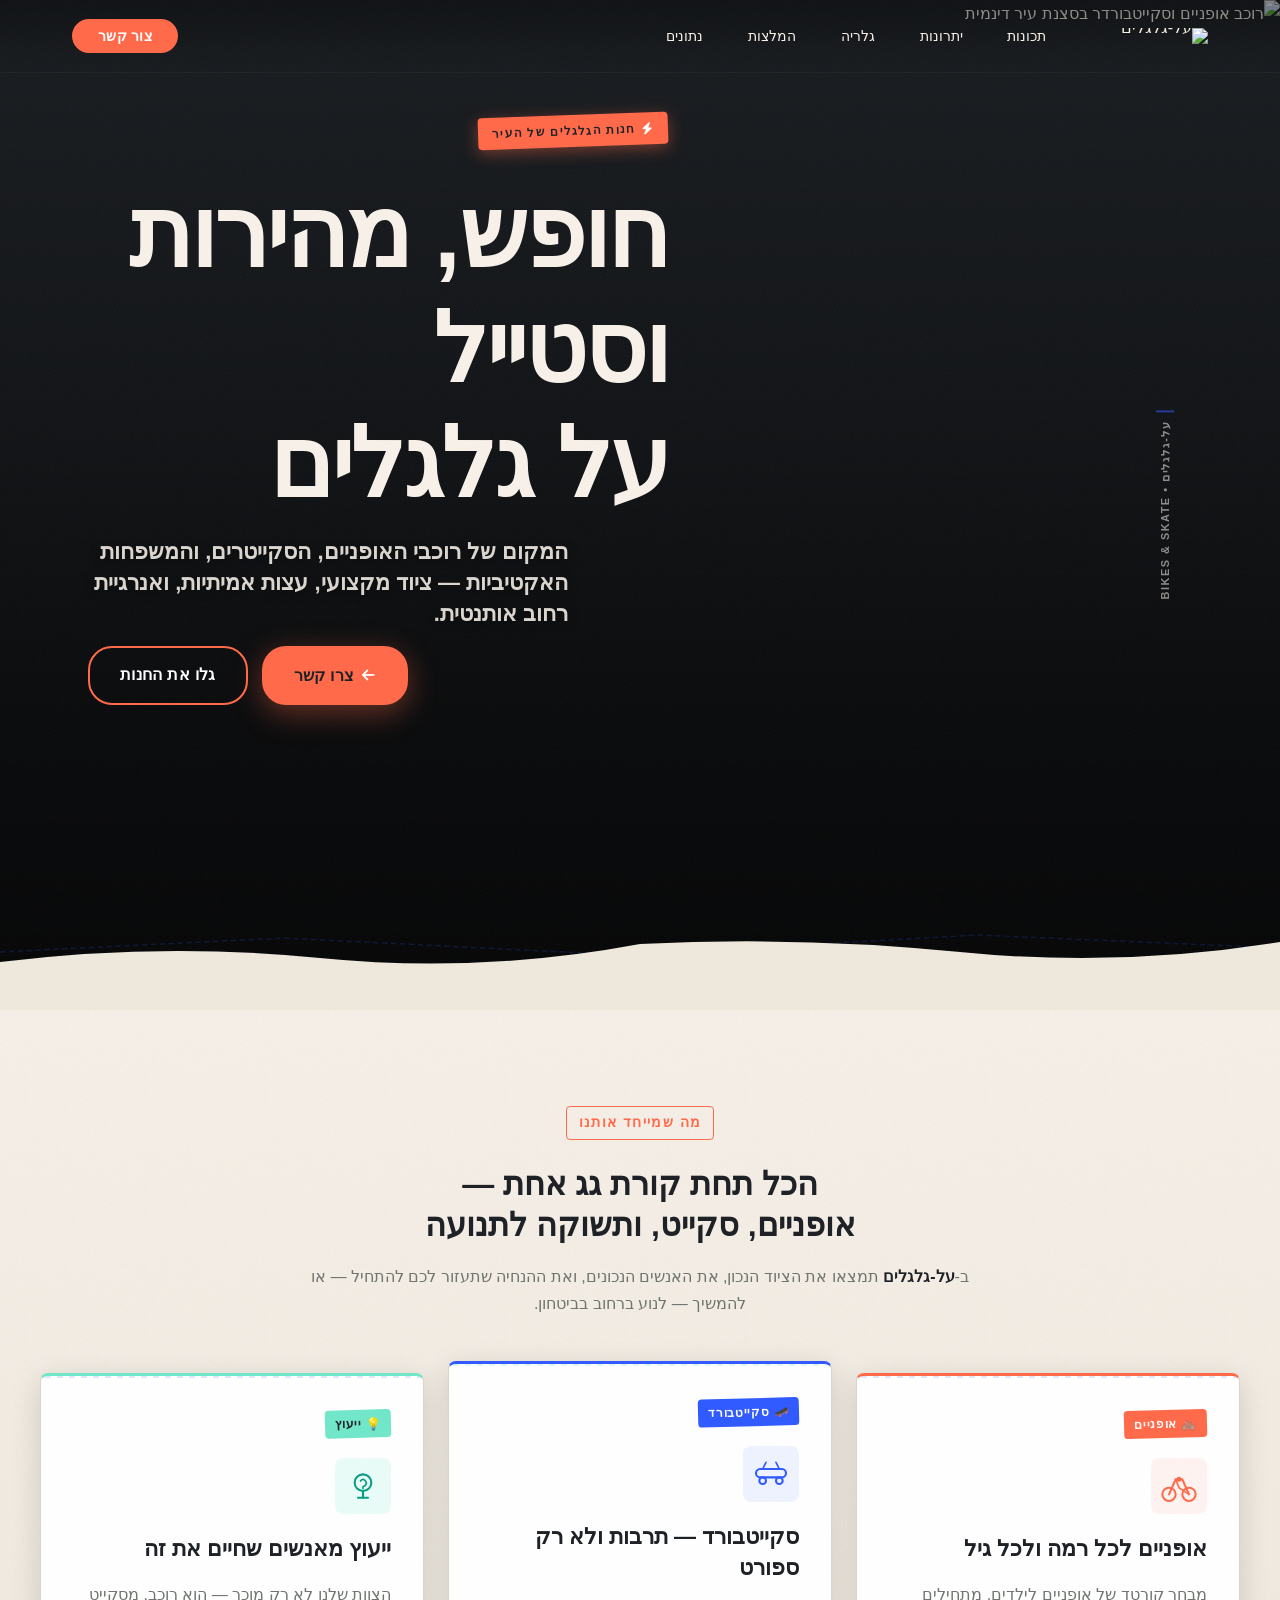
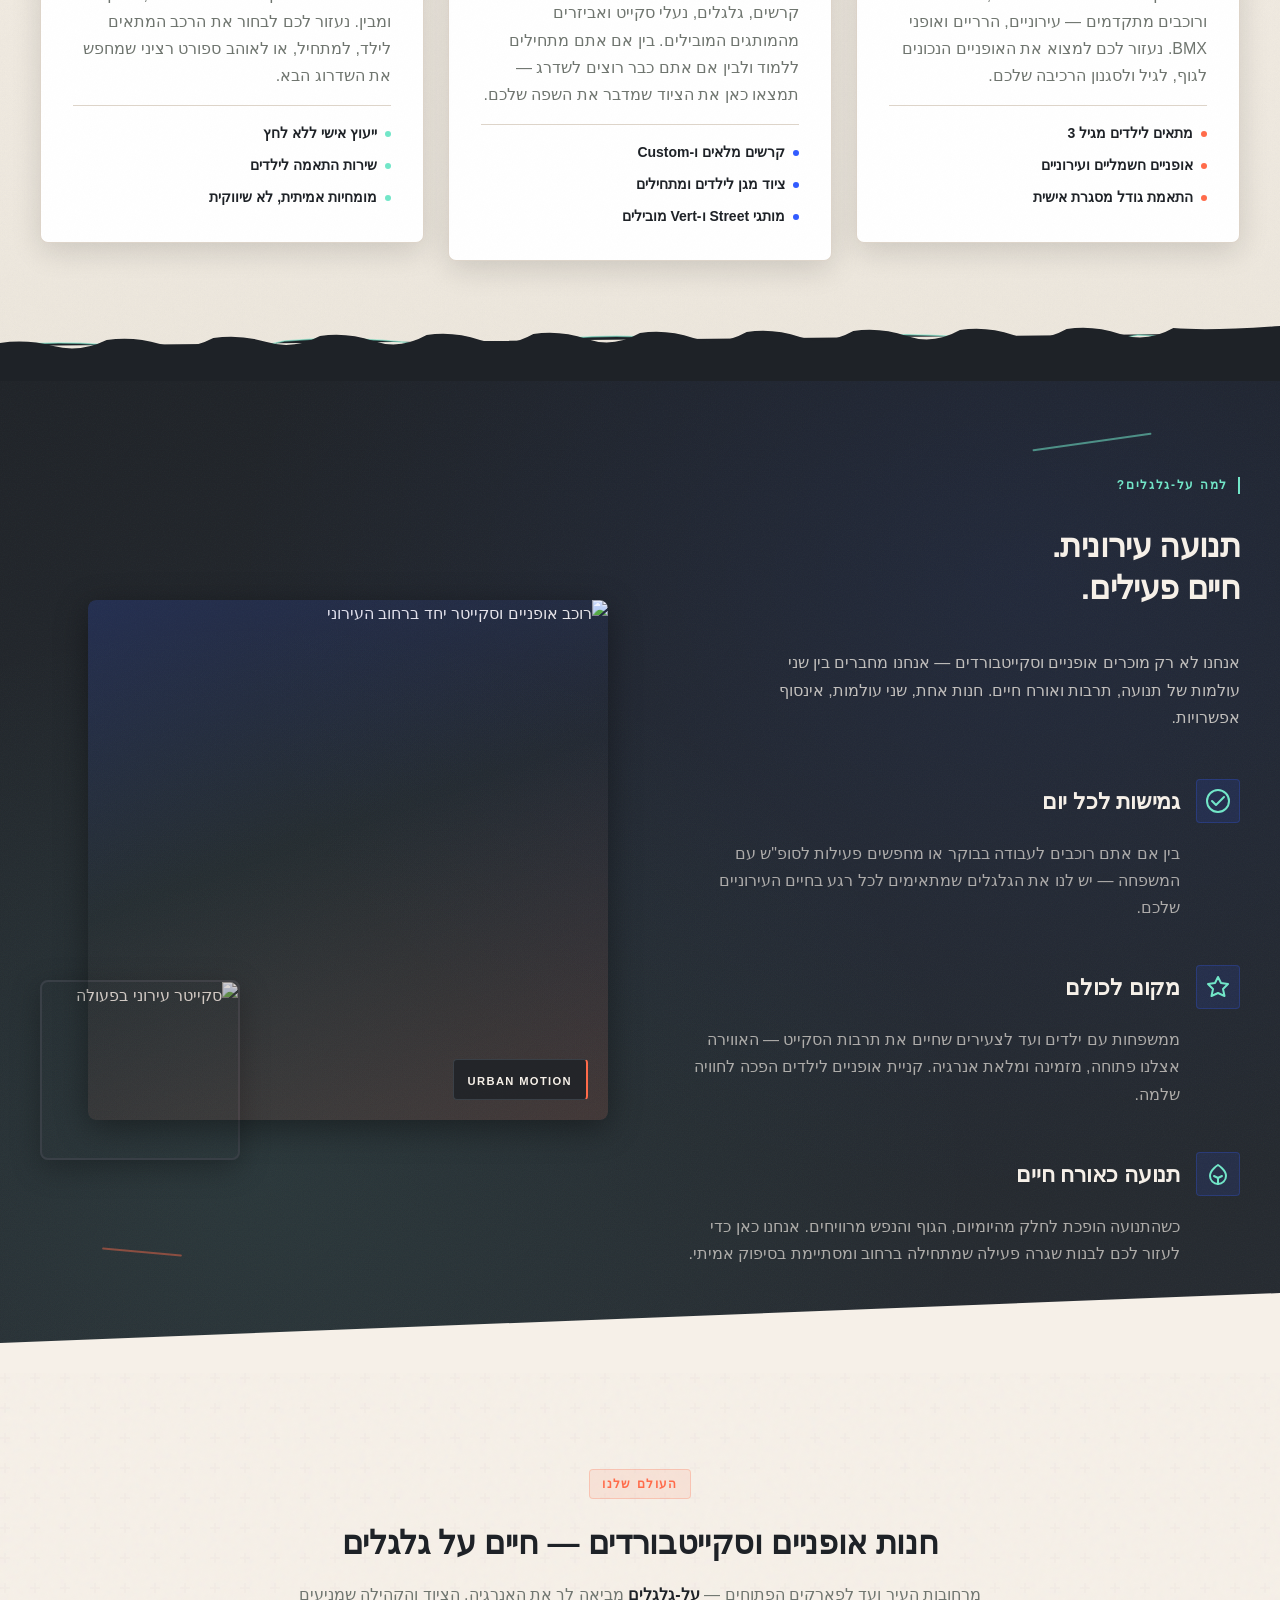
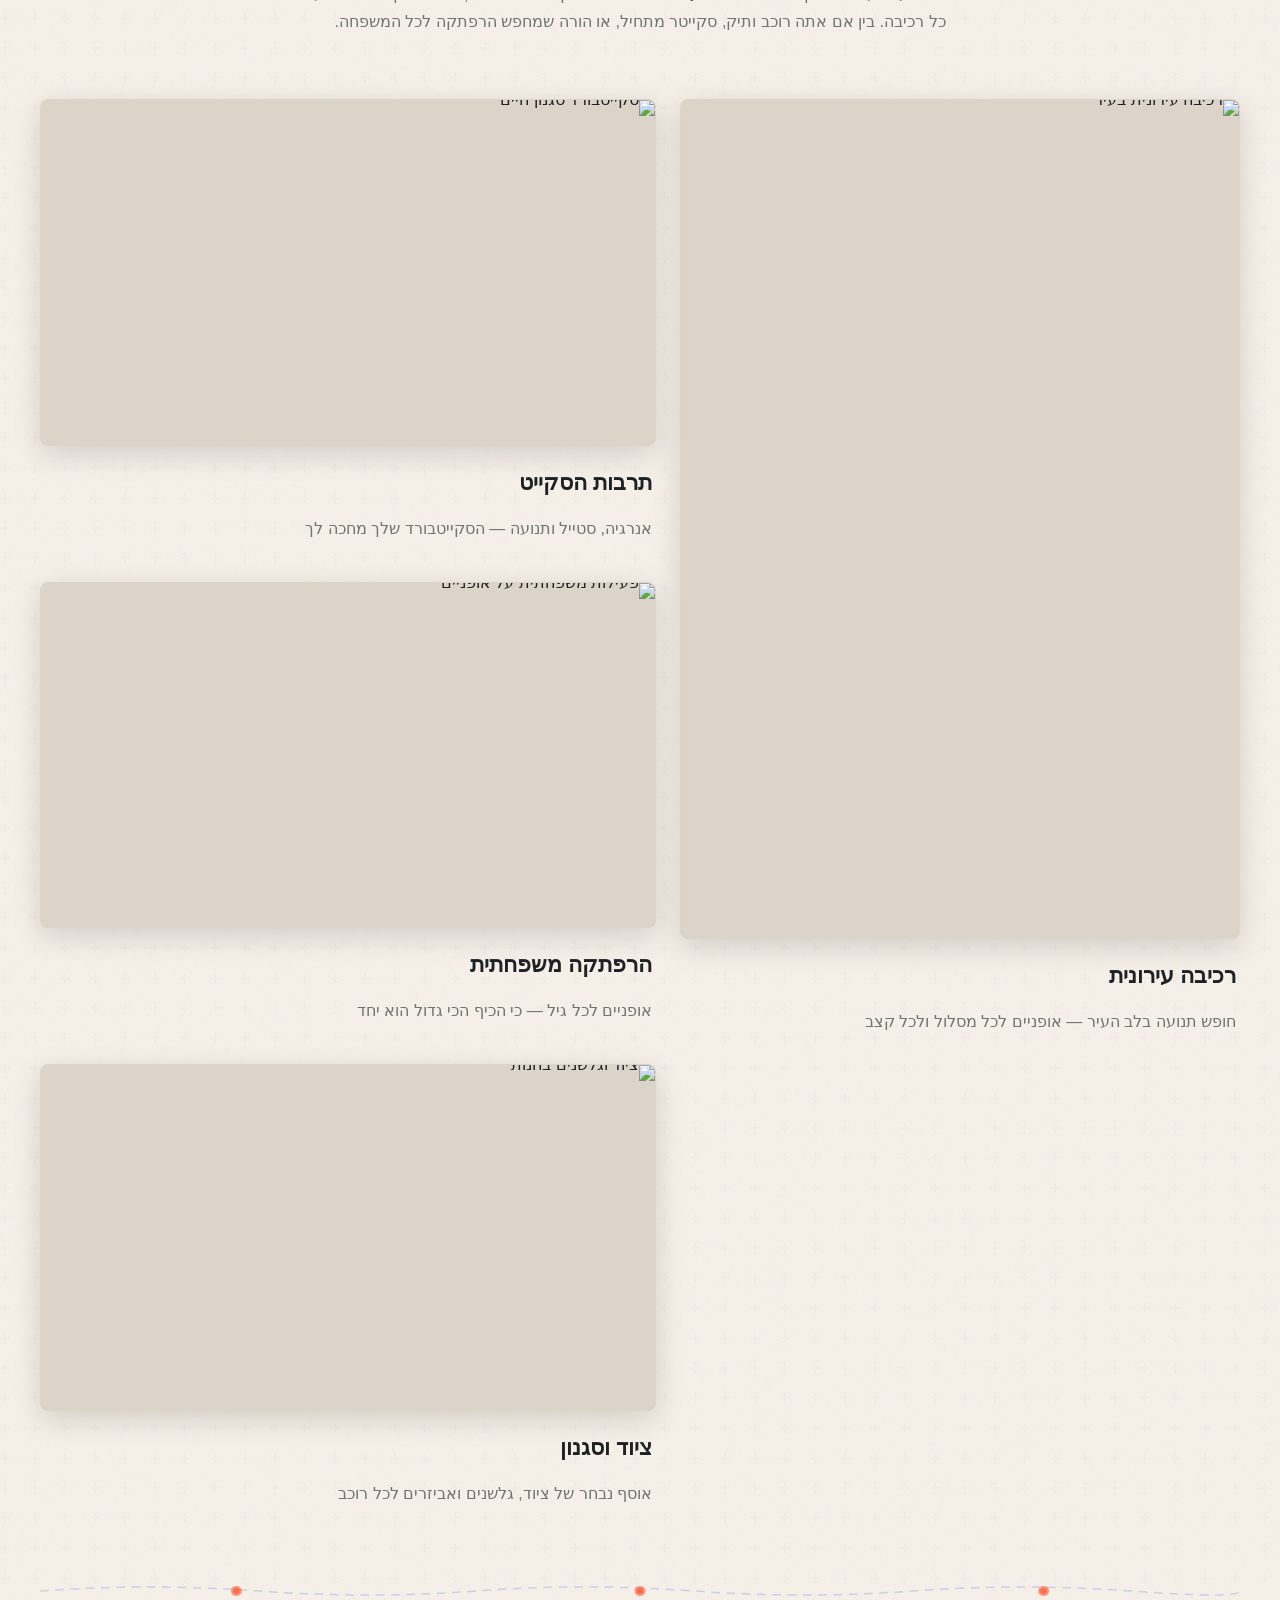
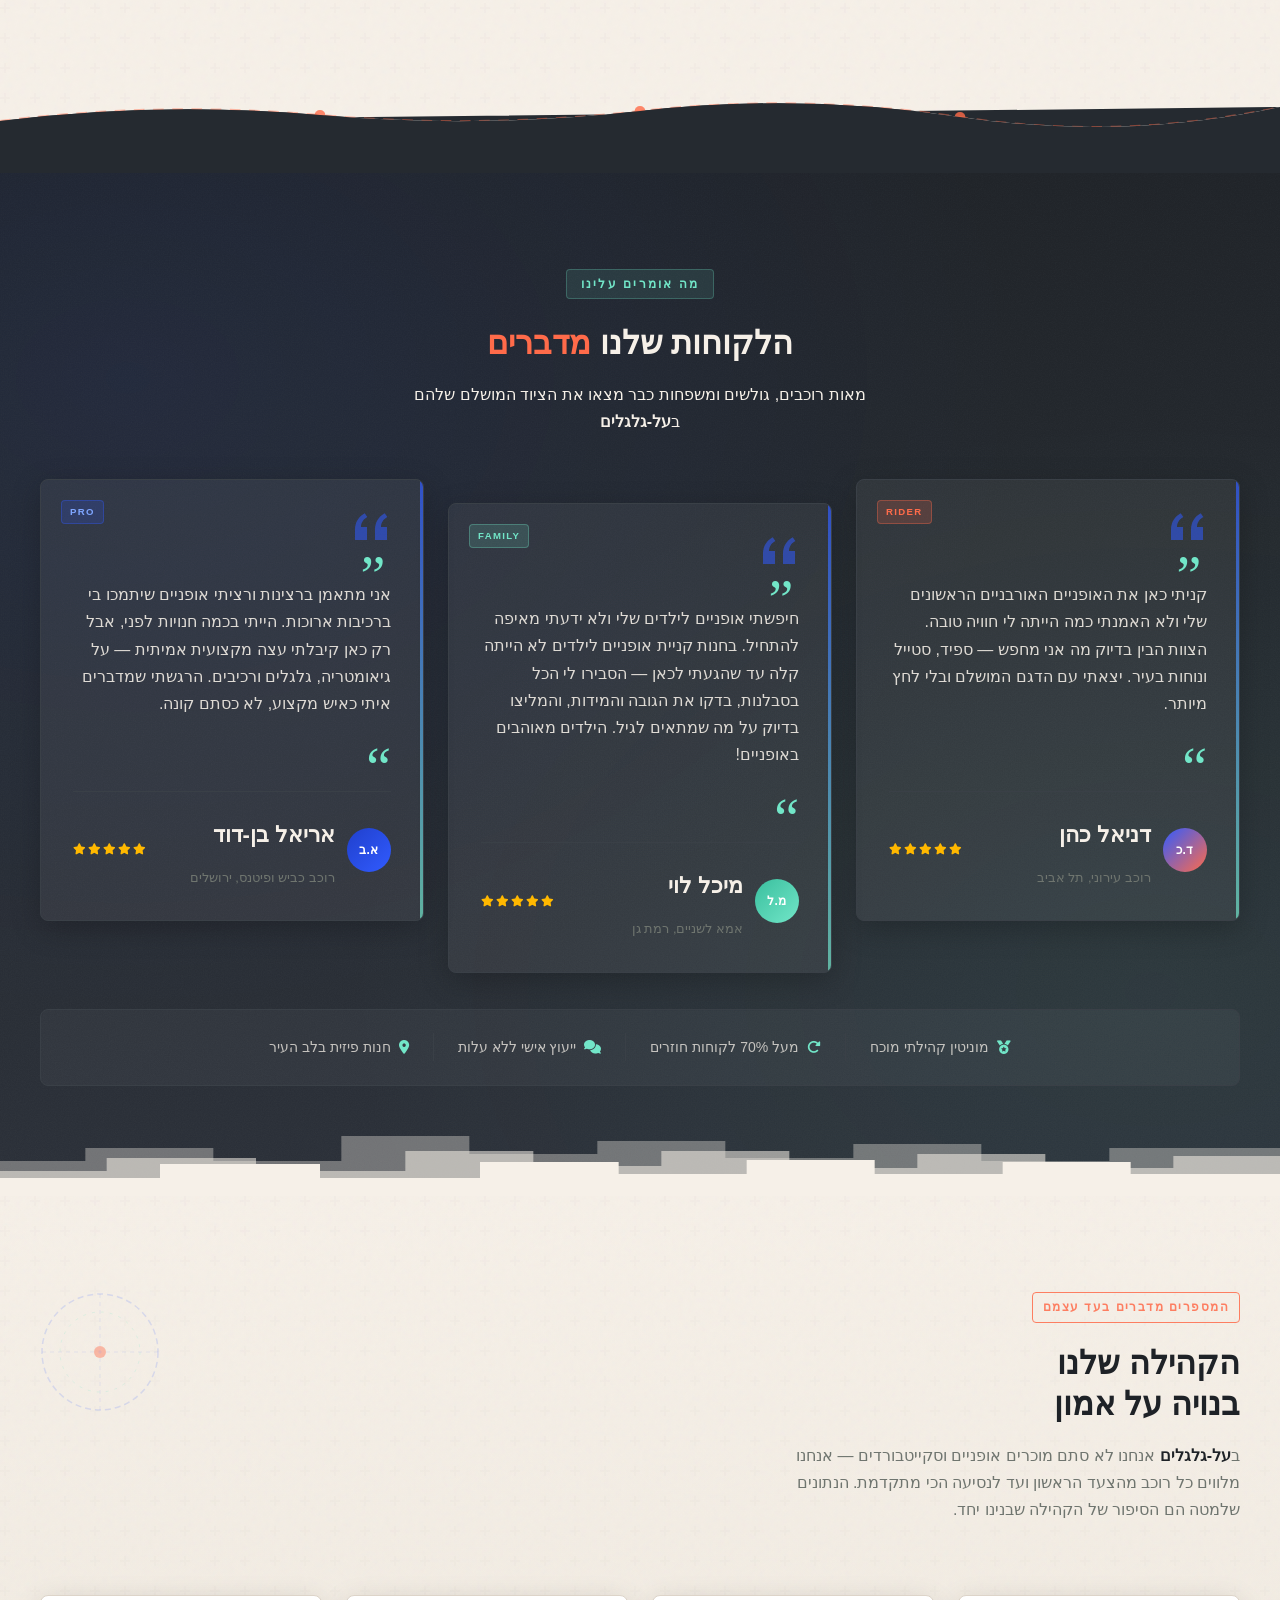
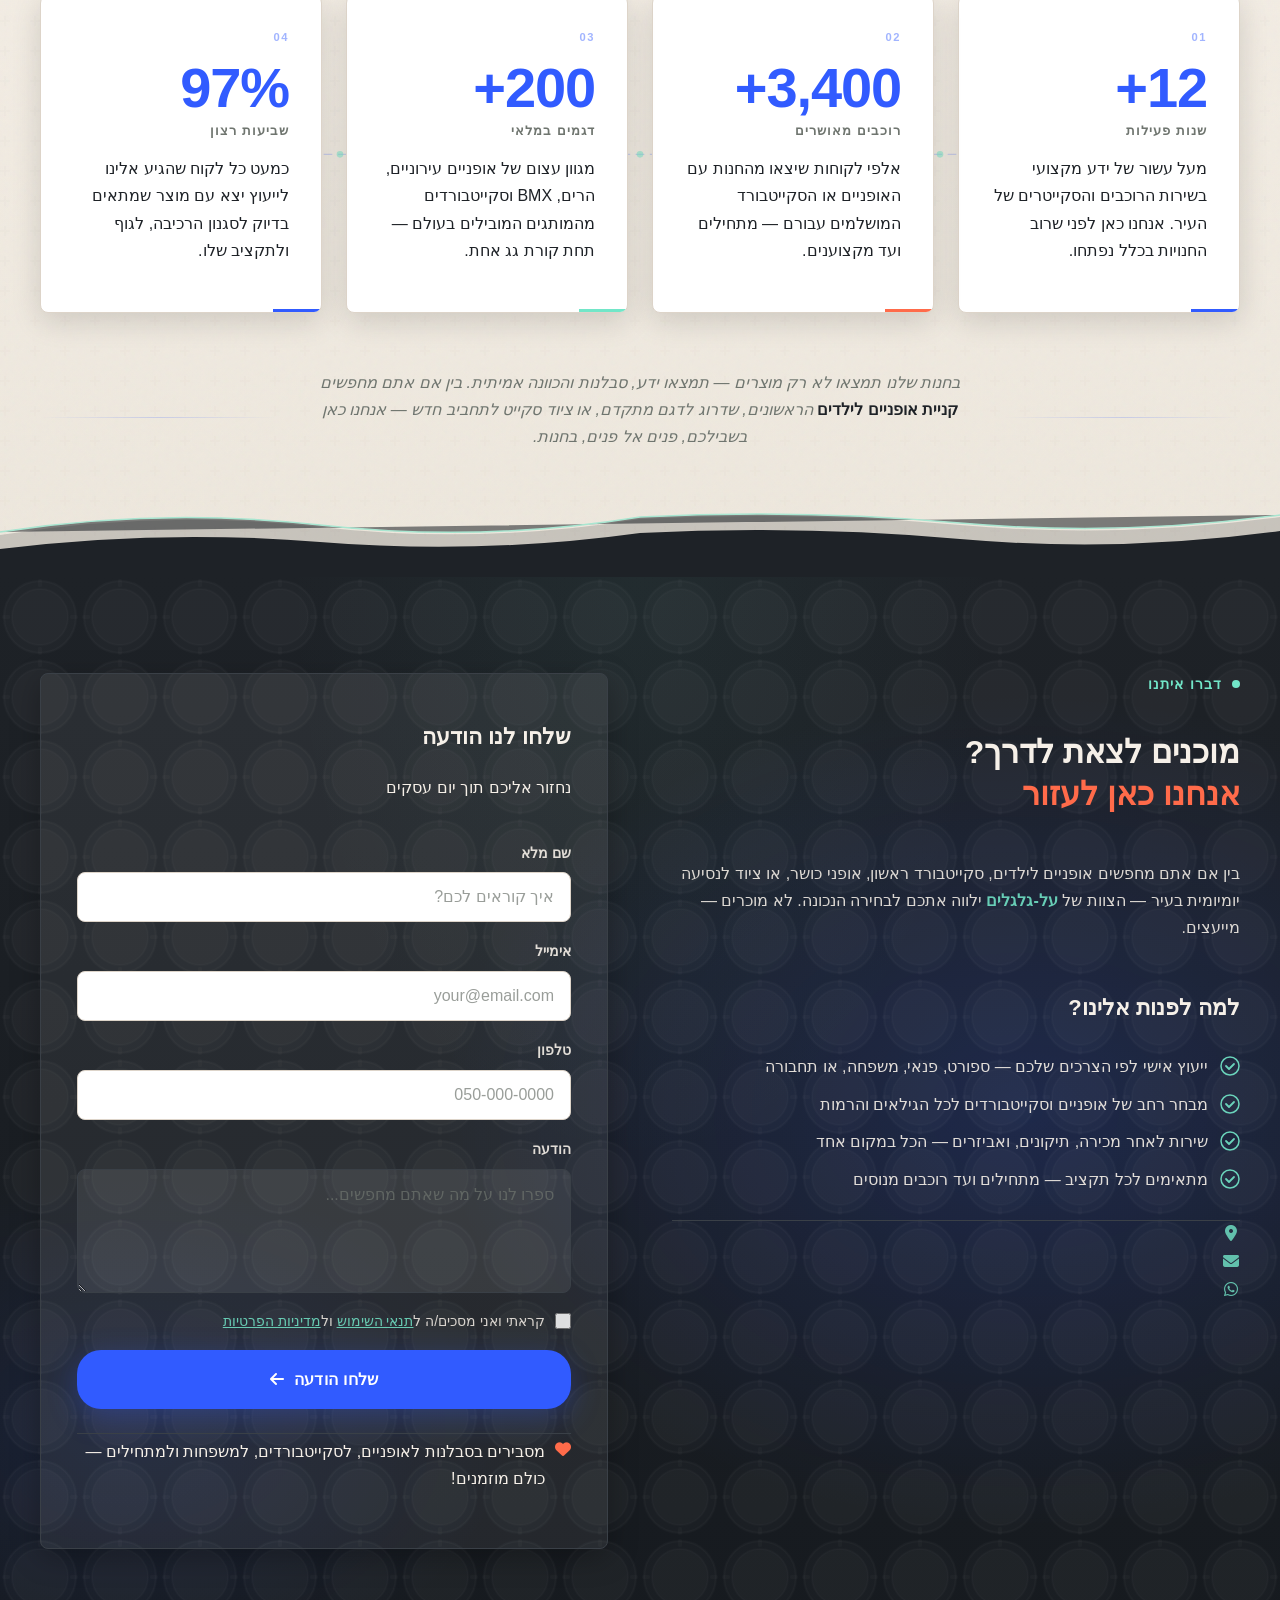
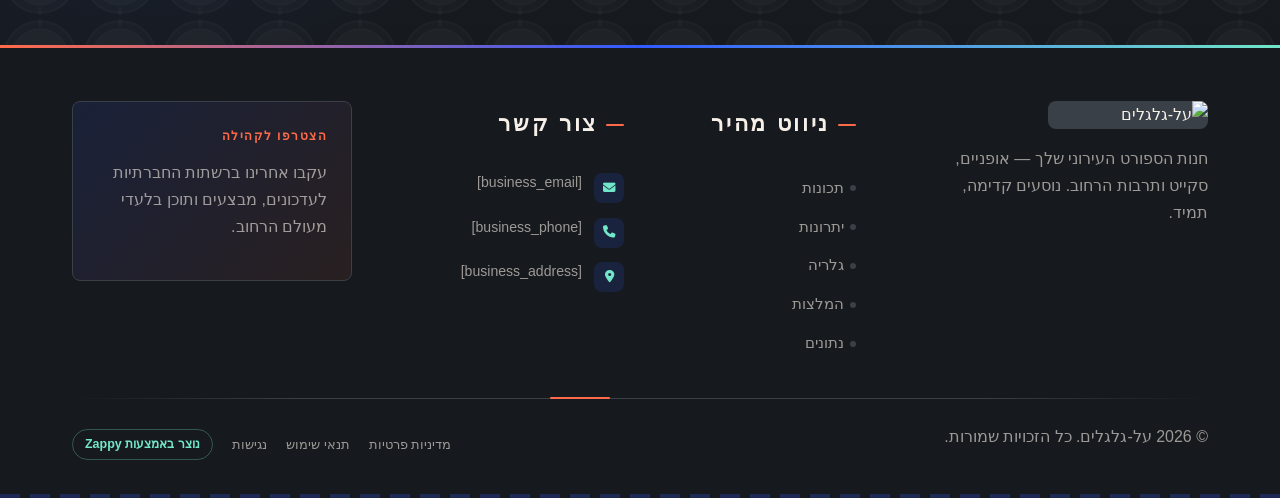
==== public/index.html @ f693c9c4 "Incremental sync: 1 page(s) — update_button" ====
<!doctype html><html dir="rtl" lang="he"><head><meta charset="UTF-8"><meta content="width=device-width,initial-scale=1" name="viewport"><meta content="index, follow" name="robots"><title>על-גלגלים — על-גלגלים</title><meta content="A retail shop specializing in bicycles and skateboards, operating in the action sports and urban mobility space. The business caters to both cycling enthusiasts" name="description"><meta content="על-גלגלים, על גלגלים, קניית אופניים לילדים, חנות אופניים וסקייטבורדים" name="keywords"><link href="/assets/favicon.ico" rel="icon" type="image/x-icon"><link href="/assets/favicon-16x16.png" rel="icon" type="image/png" sizes="16x16"><link href="/assets/favicon-32x32.png" rel="icon" type="image/png" sizes="32x32"><link href="/assets/favicon-48x48.png" rel="icon" type="image/png" sizes="48x48"><link href="/assets/favicon-192x192.png" rel="icon" type="image/png" sizes="192x192"><link href="/assets/favicon-512x512.png" rel="icon" type="image/png" sizes="512x512"><link href="/assets/apple-touch-icon.png" rel="apple-touch-icon"><script>!function(){"use strict";var t="24a04112-aa7d-4c91-9a8d-7393990a3b2c",e="https://qaapi.zappy5.com/api/analytics/track",a=18e5,n=2592e6,o=!0,i=!0,r=!0;var s=function(){var e="zappy_visitor_"+t,a=null;try{if(a=localStorage.getItem(e)){var o=JSON.parse(a),i=Date.now();if(i-o.created<n)return o.lastSeen=i,localStorage.setItem(e,JSON.stringify(o)),o.id}}catch(t){console.warn("Zappy Analytics: LocalStorage not available")}var r="zv_"+Date.now()+"_"+Math.random().toString(36).substr(2,9);try{localStorage.setItem(e,JSON.stringify({id:r,created:Date.now(),lastSeen:Date.now()}))}catch(t){}return r}(),c=function(){var e="zappy_session_"+t,n=null;try{if(n=sessionStorage.getItem(e)){var o=JSON.parse(n),i=Date.now();if(i-o.timestamp<a)return o.timestamp=i,sessionStorage.setItem(e,JSON.stringify(o)),o.id}}catch(t){console.warn("Zappy Analytics: SessionStorage not available")}var r="zs_"+Date.now()+"_"+Math.random().toString(36).substr(2,9);try{sessionStorage.setItem(e,JSON.stringify({id:r,timestamp:Date.now()}))}catch(t){}return r}();function l(a,n){n=n||{};var o={website_id:t,event_type:a,page_path:window.location.pathname,referrer:document.referrer||"direct",visitor_id:s,session_id:c,metadata:n};if(navigator.sendBeacon){var i=new Blob([JSON.stringify(o)],{type:"application/json"});navigator.sendBeacon(e,i)}else fetch(e,{method:"POST",headers:{"Content-Type":"application/json"},body:JSON.stringify(o),keepalive:!0}).catch(function(t){console.warn("Zappy Analytics: Failed to track event",t)})}o&&l("pageview",{title:document.title,url:window.location.href}),i&&document.addEventListener("click",function(t){var e=t.target;if("BUTTON"===e.tagName||e.closest("button")){var a="BUTTON"===e.tagName?e:e.closest("button");l("click",{element:"button",text:a.textContent.trim().substring(0,100),id:a.id||null,class:a.className||null})}else if("A"===e.tagName||e.closest("a")){var n="A"===e.tagName?e:e.closest("a");l("navigation",{element:"link",text:n.textContent.trim().substring(0,100),href:n.href,external:n.hostname!==window.location.hostname})}},!0),r&&document.addEventListener("submit",function(t){var e=t.target;l("form_submit",{form_id:e.id||null,form_name:e.name||null,form_action:e.action||null,form_method:e.method||"GET"})},!0);var d=Date.now();window.addEventListener("beforeunload",function(){l("page_unload",{time_on_page:Math.floor((Date.now()-d)/1e3),page_path:window.location.pathname})}),window.zappyAnalytics={track:l,getVisitorId:function(){return s},getSessionId:function(){return c}}}()</script><meta content="על-גלגלים — על-גלגלים" property="og:title"><meta content="A retail shop specializing in bicycles and skateboards, operating in the action sports and urban mobility space. The business caters to both cycling enthusiasts" property="og:description"><meta content="summary_large_image" name="twitter:card"><meta content="על-גלגלים — על-גלגלים" name="twitter:title"><meta content="A retail shop specializing in bicycles and skateboards, operating in the action sports and urban mobility space. The business caters to both cycling enthusiasts" name="twitter:description"><meta content="website" property="og:type"><meta content="he_IL" property="og:locale"><link href="https://cdnjs.cloudflare.com/ajax/libs/font-awesome/6.4.0/css/all.min.css" rel="stylesheet"><style>.skip-link{position:absolute;transform:translateY(-200%);left:0;top:0;padding:12px 18px;background:var(--bg-dark,#1a1a1a);color:var(--text-light,#fff);font-weight:600;border-radius:0 0 8px 0;z-index:10000}.skip-link:focus{transform:none;outline:2px solid var(--ring,#fff);outline-offset:2px}:focus-visible{outline:2px solid var(--ring,currentColor);outline-offset:3px}</style><link href="/assets/favicon.ico" rel="icon" type="image/x-icon"><link href="/assets/favicon-16x16.png" rel="icon" type="image/png" sizes="16x16"><link href="/assets/favicon-32x32.png" rel="icon" type="image/png" sizes="32x32"><link href="/assets/favicon-48x48.png" rel="icon" type="image/png" sizes="48x48"><link href="/assets/favicon-192x192.png" rel="icon" type="image/png" sizes="192x192"><link href="/assets/favicon-512x512.png" rel="icon" type="image/png" sizes="512x512"><link href="/assets/apple-touch-icon.png" rel="apple-touch-icon"><link href="https://cdn.jsdelivr.net/npm/vanilla-cookieconsent@3/dist/cookieconsent.css" rel="stylesheet"><script src="https://cdn.jsdelivr.net/npm/vanilla-cookieconsent@3/dist/cookieconsent.umd.js"></script><script src="https://cdn.jsdelivr.net/gh/mickidum/acc_toolbar/acctoolbar/acctoolbar.min.js"></script><link href="/styles.css" rel="stylesheet"><style id="zappy-dropdown-submenu-styles">#navMenu li:has(.sub-menu),.nav-menu li:has(.sub-menu),.navbar li:has(.sub-menu),nav li:has(.sub-menu){position:relative}#navMenu .sub-menu,.nav-menu .sub-menu,.navbar .sub-menu,nav .sub-menu{display:block!important;position:absolute!important;top:100%;left:0;min-width:220px;background:#fff;border-radius:8px;box-shadow:0 8px 25px rgba(0,0,0,.15);padding:8px 0;opacity:0;visibility:hidden;transform:translateY(10px);transition:all .3s ease;z-index:1000;list-style:none;pointer-events:none}#navMenu li:hover>.sub-menu,.nav-menu li:hover>.sub-menu,.navbar li:hover>.sub-menu,nav li:hover>.sub-menu{opacity:1!important;visibility:visible!important;transform:translateY(0)!important;pointer-events:auto!important}.sub-menu li{list-style:none;margin:0;padding:0}.sub-menu a{display:block!important;padding:10px 16px!important;color:var(--text-dark,#333)!important;font-weight:500;text-decoration:none;white-space:nowrap;transition:background-color .2s}.sub-menu .zappy-nav-child>a{padding-left:28px!important;font-size:.9em!important;opacity:.85!important}[dir=rtl] .sub-menu .zappy-nav-child>a,html[lang=ar] .sub-menu .zappy-nav-child>a,html[lang=he] .sub-menu .zappy-nav-child>a{padding-left:10px!important;padding-right:28px!important}.sub-menu .zappy-nav-parent>a{font-weight:600!important}.sub-menu a:hover{background-color:#f5f5f5}[dir=rtl] .nav-menu .sub-menu,[dir=rtl] .navbar .sub-menu,[dir=rtl] nav .sub-menu,html[lang=ar] .nav-menu .sub-menu,html[lang=ar] .navbar .sub-menu,html[lang=ar] nav .sub-menu,html[lang=he] .nav-menu .sub-menu,html[lang=he] .navbar .sub-menu,html[lang=he] nav .sub-menu{left:auto!important;right:0!important}.sub-menu:empty,.sub-menu:not(:has(li)):not(:has(> a)),.sub-menu:not(:has(li:not(.zappy-hidden-menu-item))):not(:has(> a)){display:none!important;opacity:0!important;visibility:hidden!important;pointer-events:none!important}li:has(.menu-group-title):hover>.sub-menu{opacity:1!important;visibility:visible!important;transform:translateY(0)!important;pointer-events:auto!important}#navMenu>li>.menu-group-title,.nav-menu>li>.menu-group-title{display:inline-block;padding:.5rem 1rem;cursor:default;user-select:none}@media (max-width:768px){#navMenu .sub-menu,.nav-menu .sub-menu,.navbar .sub-menu,nav .sub-menu{position:static!important;transform:none!important;box-shadow:none!important;background:0 0!important;max-height:0;overflow:hidden;opacity:0;visibility:hidden;transition:max-height .3s ease,opacity .3s ease;padding:0!important;border-radius:0!important}#navMenu .sub-menu.mobile-expanded,.nav-menu .sub-menu.mobile-expanded,.navbar .sub-menu.mobile-expanded{max-height:none!important;overflow-y:visible!important;opacity:1!important;visibility:visible!important;padding:8px 0 8px 16px!important}[dir=rtl] .sub-menu.mobile-expanded,html[lang=he] .sub-menu.mobile-expanded{padding:8px 16px 8px 0!important}#navMenu li:hover>.sub-menu,.nav-menu li:hover>.sub-menu,.navbar li:hover>.sub-menu,nav li:hover>.sub-menu{opacity:0;visibility:hidden;pointer-events:none}#navMenu li>.sub-menu.mobile-expanded,.nav-menu li>.sub-menu.mobile-expanded,.navbar li>.sub-menu.mobile-expanded,nav li>.sub-menu.mobile-expanded{opacity:1!important;visibility:visible!important;pointer-events:auto!important}#navMenu li:has(.sub-menu),.nav-menu li:has(.sub-menu),.navbar li:has(.sub-menu),nav li:has(.sub-menu){display:flex!important;flex-wrap:wrap!important;align-items:center!important;position:relative!important;min-height:44px!important}#navMenu li:has(.sub-menu)>a,.nav-menu li:has(.sub-menu)>a,.navbar li:has(.sub-menu)>a,nav li:has(.sub-menu)>a{flex:1!important;min-width:0!important}#navMenu li:has(.sub-menu)>.menu-group-title,.nav-menu li:has(.sub-menu)>.menu-group-title,.navbar li:has(.sub-menu)>.menu-group-title,nav li:has(.sub-menu)>.menu-group-title{flex:1!important;min-width:0!important;padding:0!important;line-height:inherit!important}#navMenu li:has(.sub-menu)>.sub-menu,.nav-menu li:has(.sub-menu)>.sub-menu,.navbar li:has(.sub-menu)>.sub-menu,nav li:has(.sub-menu)>.sub-menu{flex-basis:100%!important;width:100%!important}#navMenu li:has(.sub-menu)>a [class*=arrow],#navMenu li:has(.sub-menu)>a [class*=chevron],.nav-menu li:has(.sub-menu)>a .fa-angle-down,.nav-menu li:has(.sub-menu)>a .fa-chevron-down,.nav-menu li:has(.sub-menu)>a [class*=arrow],.nav-menu li:has(.sub-menu)>a [class*=chevron],nav li:has(.sub-menu)>a [class*=arrow],nav li:has(.sub-menu)>a [class*=chevron]{display:none!important;visibility:hidden!important}.mobile-submenu-toggle{display:flex!important;align-items:center!important;justify-content:center!important;width:44px!important;height:auto!important;background:0 0!important;border:none!important;cursor:pointer!important;color:var(--text-light)!important;position:static!important;flex-shrink:0!important;align-self:stretch!important;z-index:2!important;padding:0!important;margin:0!important}.mobile-submenu-toggle::after{content:''!important;width:0!important;height:0!important;border-left:6px solid transparent!important;border-right:6px solid transparent!important;border-top:7px solid currentColor!important;transition:transform .3s ease!important}.mobile-submenu-toggle.expanded::after{transform:rotate(180deg)!important}.sub-menu a{padding:10px 0!important;display:block!important;color:var(--text-light)!important;white-space:normal!important}.sub-menu .zappy-nav-child>a{padding-left:28px!important;font-size:.9em!important;opacity:.85!important}[dir=rtl] .sub-menu .zappy-nav-child>a,html[lang=ar] .sub-menu .zappy-nav-child>a,html[lang=he] .sub-menu .zappy-nav-child>a{padding-left:0!important;padding-right:28px!important}.sub-menu .zappy-nav-parent>a{font-weight:600!important}#navMenu.active,.nav-menu.active{max-width:100vw!important;overflow-x:hidden!important;box-sizing:border-box!important}.navbar .sub-menu li a,.zappy-products-dropdown .sub-menu a,nav.navbar .sub-menu li a{color:var(--text-light)!important}}@media (min-width:769px){.mobile-submenu-toggle{display:none!important}}</style><style id="zappy-widget-visibility">html[dir=rtl] .whatsapp-float{right:20px!important;left:auto!important}html:not([dir]) .whatsapp-float,html[dir=ltr] .whatsapp-float{left:20px!important;right:auto!important}html[dir=rtl] #mic-access-tool-general-button,html[dir=rtl] #mic-init-access-tool #mic-access-tool-general-button,html[dir=rtl] #mic-init-access-tool .mic-access-tool-general-button,html[dir=rtl] ._access-icon,html[dir=rtl] .mic-access-tool-general-button{left:20px!important;right:auto!important}html:not([dir]) #mic-access-tool-general-button,html:not([dir]) #mic-init-access-tool #mic-access-tool-general-button,html:not([dir]) #mic-init-access-tool .mic-access-tool-general-button,html:not([dir]) ._access-icon,html:not([dir]) .mic-access-tool-general-button,html[dir=ltr] #mic-access-tool-general-button,html[dir=ltr] #mic-init-access-tool #mic-access-tool-general-button,html[dir=ltr] #mic-init-access-tool .mic-access-tool-general-button,html[dir=ltr] ._access-icon,html[dir=ltr] .mic-access-tool-general-button{right:20px!important;left:auto!important}@media (max-width:768px){.whatsapp-float{display:flex!important}}@media (min-width:769px){.whatsapp-float{display:flex!important}}@media (max-width:768px){#mic-access-tool-general-button,#mic-init-access-tool #mic-access-tool-general-button,#mic-init-access-tool .mic-access-tool-general-button,._access-icon,.mic-access-tool-general-button{display:flex!important;visibility:visible!important;opacity:1!important;pointer-events:auto!important}#mic-access-tool-box.opened-mic-access-tool,#mic-init-access-tool #mic-access-tool-box.opened-mic-access-tool,.mic-access-tool-box.opened-mic-access-tool{visibility:visible!important;opacity:1!important;pointer-events:auto!important}}@media (min-width:769px){#mic-access-tool-general-button,#mic-init-access-tool #mic-access-tool-general-button,#mic-init-access-tool .mic-access-tool-general-button,._access-icon,.mic-access-tool-general-button{display:flex!important;visibility:visible!important;opacity:1!important;pointer-events:auto!important}#mic-access-tool-box.opened-mic-access-tool,#mic-init-access-tool #mic-access-tool-box.opened-mic-access-tool,.mic-access-tool-box.opened-mic-access-tool{visibility:visible!important;opacity:1!important;pointer-events:auto!important}}</style></head><body><a href="#main" class="skip-link">דלג לתוכן הראשי</a><nav class="navbar" dir="rtl"><button class="mobile-toggle" aria-label="Menu" id="mobileToggle"><svg viewBox="0 0 24 24" fill="none" height="24" width="24" class="hamburger-icon"><path d="M3 12h18M3 6h18M3 18h18" stroke="currentColor" stroke-width="2" stroke-linecap="round"></path></svg> <svg viewBox="0 0 24 24" fill="none" height="24" width="24" class="close-icon" style="display:none"><path d="M18 6L6 18M6 6l12 12" stroke="currentColor" stroke-width="2" stroke-linecap="round"></path></svg></button> <button class="phone-header-btn" aria-label="Call" data-phone="[business_phone]"><svg viewBox="0 0 24 24" fill="currentColor" height="20" width="20"><path d="M22 16.92v3a2 2 0 0 1-2.18 2 19.79 19.79 0 0 1-8.63-3.07 19.5 19.5 0 0 1-6-6 19.79 19.79 0 0 1-3.07-8.67A2 2 0 0 1 4.11 2h3a2 2 0 0 1 2 1.72 12.84 12.84 0 0 0 .7 2.81 2 2 0 0 1-.45 2.11L8.09 9.91a16 16 0 0 0 6 6l1.27-1.27a2 2 0 0 1 2.11-.45 12.84 12.84 0 0 0 2.81.7A2 2 0 0 1 22 16.92z"></path></svg></button><div class="nav-container"><div class="nav-right-group"><div class="nav-brand"><a href="/" class="logo-link"><img alt="על-גלגלים" src="/assets/site-----image-1.webp" class="logo"></a></div><ul class="nav-menu" id="navMenu"><li><a href="#features">תכונות</a></li><li><a href="#benefits">יתרונות</a></li><li><a href="#showcase">גלריה</a></li><li><a href="#testimonials">המלצות</a></li><li><a href="#stats">נתונים</a></li></ul></div><div class="nav-cta-container"><a href="#contact" class="nav-cta-btn">צור קשר</a></div></div></nav><script>window.addEventListener("load",function(){const e=document.querySelector(".navbar, nav, header");if(!e)return void console.log("[Navbar] Navbar element not found");let t=document.getElementById("mobileToggle")||document.querySelector(".mobile-toggle")||document.querySelector(".hamburger")||document.querySelector(".hamburger-menu")||document.querySelector(".menu-toggle")||document.querySelector(".burger-menu")||document.querySelector('[aria-label="Menu"]')||document.querySelector('[aria-label="תפריט"]');const o=document.querySelector(".phone-header-btn"),n=window.getComputedStyle(e);let r=n.backgroundColor;if(console.log("[Navbar] Initial navbar background:",r),"transparent"===r||"rgba(0, 0, 0, 0)"===r||r.startsWith("rgba")&&r.includes(", 0)")){const e=n.backgroundImage;if(e&&"none"!==e)console.log("[Navbar] Navbar has background image/gradient, using dark text"),r="rgb(240, 240, 240)";else{const e=window.getComputedStyle(document.body).backgroundColor;console.log("[Navbar] Navbar transparent, using body background:",e),r=e}}const i=r.match(/\d+/g);if(i&&i.length>=3){const e=(.299*parseInt(i[0])+.587*parseInt(i[1])+.114*parseInt(i[2]))/255;console.log("[Navbar] Mobile button colors preserved from Claude CSS (luminance:",e.toFixed(2)+")");const n=document.createElement("style");n.id="zappy-mobile-nav-fix";document.documentElement.lang;document.documentElement.dir,n.textContent='\n        /* Hide mobile buttons on desktop, show only on mobile */\n        @media (min-width: 769px) {\n          .mobile-toggle,\n          .phone-header-btn {\n            display: none !important;\n          }\n        }\n        \n        /* Show and position mobile buttons correctly on mobile */\n        @media (max-width: 768px) {\n          .mobile-toggle,\n          .phone-header-btn {\n            position: absolute !important;\n            top: 0 !important;\n            bottom: 0 !important;\n            margin-top: auto !important;\n            margin-bottom: auto !important;\n            z-index: 1001 !important;\n            display: flex !important;\n            align-items: center !important;\n            justify-content: center !important;\n            width: 36px !important;\n            height: 36px !important;\n            border-radius: 50% !important;\n            border: none !important;\n            cursor: pointer !important;\n            padding: 6px !important;\n            background: none !important;\n            color: var(--nav-text, var(--text-light)) !important;\n            touch-action: manipulation !important;\n            -webkit-tap-highlight-color: transparent !important;\n          }\n          \n          /* LTR positioning (default): hamburger LEFT, phone RIGHT */\n          html:not([dir="rtl"]):not([lang="he"]):not([lang="ar"]) .mobile-toggle,\n          html[dir="ltr"] .mobile-toggle {\n            left: 12px !important;\n            right: auto !important;\n          }\n          html:not([dir="rtl"]):not([lang="he"]):not([lang="ar"]) .phone-header-btn,\n          html[dir="ltr"] .phone-header-btn {\n            right: 12px !important;\n            left: auto !important;\n          }\n          \n          /* RTL positioning: hamburger RIGHT, phone LEFT */\n          html[dir="rtl"] .mobile-toggle,\n          html[lang="he"] .mobile-toggle,\n          html[lang="ar"] .mobile-toggle {\n            right: 12px !important;\n            left: auto !important;\n          }\n          html[dir="rtl"] .phone-header-btn,\n          html[lang="he"] .phone-header-btn,\n          html[lang="ar"] .phone-header-btn {\n            left: 12px !important;\n            right: auto !important;\n          }\n          \n          /* CRITICAL: Ensure nav-container has min-height on mobile */\n          /* All children are positioned absolutely/fixed on mobile, so height:auto collapses to 0 */\n          .nav-container {\n            min-height: 70px !important;\n            position: relative !important;\n          }\n          \n          /* Ensure SVG icons are properly sized and inherit color */\n          .mobile-toggle svg,\n          .phone-header-btn svg {\n            width: 24px !important;\n            height: 24px !important;\n            /* Don\'t force display - let JavaScript control hamburger/close toggle */\n          }\n          \n          /* Reset nav-cta-container on mobile - remove desktop box-shadow/padding */\n          /* that creates a visible ghost box when CTA button is hidden */\n          .nav-cta-container {\n            box-shadow: none !important;\n            padding: 0 !important;\n          }\n          \n          /* Hide nav-cta-container entirely on mobile when there\'s no lang-switcher */\n          /* (only the CTA button is inside, and it\'s hidden on mobile) */\n          .nav-cta-container:not(:has(.lang-switcher)) {\n            display: none !important;\n          }\n          \n          /* CRITICAL: Prevent hero image fade gradient from bleeding over headline text */\n          /* The .image-fade-gradient has bottom: -30px (extends below parent) */\n          /* On mobile stacked layout, this overlaps the h1 text below the image */\n          .hero-image-column {\n            overflow: hidden !important;\n          }\n          .image-fade-gradient {\n            bottom: 0 !important;\n          }\n          \n          /* Hide desktop language switcher on mobile - hamburger menu handles it */\n          /* High specificity to override stored CSS */\n          .lang-switcher,\n          .nav-cta-container .lang-switcher,\n          .nav-container .lang-switcher,\n          .navbar .lang-switcher,\n          .navbar .nav-cta-container .lang-switcher {\n            display: none !important;\n          }\n        }\n      ';const r=document.getElementById("zappy-mobile-nav-fix");r&&r.remove(),document.head.appendChild(n),console.log("[Navbar] Critical CSS injected for mobile nav positioning");const a=window.innerWidth<=768;if(t){const e=t.querySelector(".hamburger-icon"),o=t.querySelector(".close-icon");e&&(e.style.setProperty("width","24px","important"),e.style.setProperty("height","24px","important"),e.style.setProperty("display","block","important")),o&&(o.style.setProperty("width","24px","important"),o.style.setProperty("height","24px","important"),o.style.setProperty("display","none","important")),a?(t.style.setProperty("position","absolute","important"),t.style.setProperty("top","0","important"),t.style.setProperty("bottom","0","important"),t.style.setProperty("margin-top","auto","important"),t.style.setProperty("margin-bottom","auto","important"),t.style.setProperty("z-index","1001","important"),t.style.removeProperty("left"),t.style.removeProperty("right"),console.log("[Navbar] Mobile toggle positioning applied (mobile viewport)")):(t.style.removeProperty("position"),t.style.removeProperty("top"),t.style.removeProperty("transform"),t.style.removeProperty("z-index"),t.style.removeProperty("left"),t.style.removeProperty("right"),console.log("[Navbar] Desktop viewport - cleared mobile toggle inline positioning"))}if(o){const e=o.querySelector("svg");e&&(e.style.width="24px",e.style.height="24px",e.setAttribute("width","24"),e.setAttribute("height","24")),a?(o.style.setProperty("position","absolute","important"),o.style.setProperty("top","0","important"),o.style.setProperty("bottom","0","important"),o.style.setProperty("margin-top","auto","important"),o.style.setProperty("margin-bottom","auto","important"),o.style.setProperty("z-index","1001","important"),o.style.removeProperty("left"),o.style.removeProperty("right"),console.log("[Navbar] Phone button positioning applied (mobile viewport)")):(o.style.removeProperty("position"),o.style.removeProperty("top"),o.style.removeProperty("transform"),o.style.removeProperty("z-index"),o.style.removeProperty("left"),o.style.removeProperty("right"),console.log("[Navbar] Desktop viewport - cleared phone button inline positioning"))}}else console.log("[Navbar] Could not parse background color:",r);t=document.getElementById("mobileToggle")||document.querySelector(".mobile-toggle")||document.querySelector(".hamburger")||document.querySelector(".hamburger-menu")||document.querySelector(".menu-toggle")||document.querySelector(".burger-menu")||document.querySelector('[aria-label="Menu"]')||document.querySelector('[aria-label="תפריט"]');const a=document.getElementById("navMenu")||document.querySelector(".nav-menu")||document.querySelector(".nav-links")||document.querySelector("nav ul:not(.submenu)");if(!t||!a)return void console.log("[Navbar] Mobile toggle or menu not found:",{toggle:!!t,menu:!!a});a.id||(a.id="navMenu"),console.log("[Navbar] Initializing mobile menu...");const l=t.cloneNode(!0);t.parentNode.replaceChild(l,t);var s=0;function p(e){var t=Date.now();t-s<300||(s=t,function(e){e.preventDefault(),e.stopPropagation();const t=l.querySelector(".hamburger-icon"),o=l.querySelector(".close-icon");a.classList.contains("active")?(a.classList.remove("active"),t&&t.style.setProperty("display","block","important"),o&&o.style.setProperty("display","none","important"),document.body.style.overflow="",console.log("[Navbar] Menu closed")):(a.classList.add("active"),t&&t.style.setProperty("display","none","important"),o&&o.style.setProperty("display","block","important"),document.body.style.overflow="hidden",console.log("[Navbar] Menu opened"))}(e))}l.addEventListener("click",p),l.addEventListener("touchend",p),a.querySelectorAll("a").forEach(function(e){e.addEventListener("click",function(){if("#"===this.getAttribute("href"))return;const e=l.querySelector(".hamburger-icon"),t=l.querySelector(".close-icon");a.classList.remove("active"),e&&e.style.setProperty("display","block","important"),t&&t.style.setProperty("display","none","important"),document.body.style.overflow="",console.log("[Navbar] Menu closed (link clicked)")})});var c=a.querySelectorAll(".dropdown-toggle");c.forEach(function(e){e.addEventListener("click",function(e){e.preventDefault(),e.stopPropagation();var t=this.closest(".nav-dropdown");t&&(t.parentNode.querySelectorAll(".nav-dropdown.open").forEach(function(e){e!==t&&e.classList.remove("open")}),t.classList.toggle("open"),console.log("[Navbar] Dropdown toggled:",t.classList.contains("open")?"open":"closed"))})}),document.addEventListener("click",function(e){e.target.closest(".nav-dropdown")||document.querySelectorAll(".nav-dropdown.open").forEach(function(e){e.classList.remove("open")})}),console.log("[Navbar] Dropdown handlers initialized for "+c.length+" dropdowns"),o&&o.addEventListener("click",function(){const e=document.querySelectorAll('a[href^="tel:"]'),t=e.length>0?e[0].getAttribute("href").replace("tel:",""):"[business_phone]";window.location.href="tel:"+t,console.log("[Navbar] Phone button clicked")}),console.log("[Navbar] Mobile menu initialized successfully")})</script><main id="main"><section class="index-hero-section" data-band-index="0" data-layout-spec="בית-hero" dir="rtl" id="hero" data-hero-type="fullscreen-scrim"><div class="index-hero-bg"><img alt="רוכב אופניים וסקייטבורדר בסצנת עיר דינמית" src="/assets/site-index-hero-image-1.webp" data-context="Dynamic urban street scene combining bicycles and skateboards in an authentic city environment: a young rider on a modern city bike and a skateboarder mid-trick on urban pavement, graffiti walls in background, golden hour city light, motion blur, cinematic wide angle, action sports energy, dark moody atmosphere" data-placeholder="index-hero-image-1" height="700" loading="eager" width="1200" data-element-id="img-1778911031833-osy7mwwpj" data-element-type="image" data-hero-background="true" data-hero-bg="true" fetchpriority="high"></div><div class="index-hero-scrim" aria-hidden="true"></div><div class="index-hero-grain" aria-hidden="true"></div><div class="index-hero-brand-sticker" aria-hidden="true"><span>על-גלגלים • BIKES &amp; SKATE</span></div><div class="index-hero-container"><div class="index-hero-content"><div class="index-hero-sticker-badge"><span class="index-hero-sticker-inner" style="color:rgb(30, 34, 39) !important"><i class="fa-solid fa-bolt" aria-hidden="true" data-element-id="icon-1778911031833-dj0ty0ixw" data-element-type="icon" data-icon-type="fontawesome"></i> חנות הגלגלים של העיר</span></div><h1 class="index-hero-h1">חופש, מהירות<br><span class="index-hero-h1-outline" style="color:rgb(246, 240, 232) !important">וסטייל</span><br>על גלגלים</h1><h3 class="index-hero-subtitle">המקום של רוכבי האופניים, הסקייטרים, והמשפחות האקטיביות — ציוד מקצועי, עצות אמיתיות, ואנרגיית רחוב אותנטית.</h3><div class="index-hero-ctas"><a href="#contact" class="index-hero-btn-primary" data-element-id="btn-1778911031830-ejqnf8oiw" data-element-type="button" data-native-element="true" style="color:rgb(30, 34, 39) !important"><i class="fa-arrow-left fa-solid" aria-hidden="true"></i> צרו קשר </a><a href="#about" class="btn btn-outline btn-secondary index-hero-btn-secondary" data-element-id="btn-1778911031830-1cwyso2ib" data-element-type="button" data-native-element="true" style="outline:none;border-color:rgb(255, 107, 74) !important;color:var(--light-text, #ffffff) !important;background-color:transparent !important;background-image:none !important" data-text-color="light">גלו את החנות</a></div></div></div><div class="index-hero-divider-wrapper" aria-hidden="true"><svg viewBox="0 0 1440 110" xmlns="http://www.w3.org/2000/svg" aria-hidden="true" data-no-icon-edit="true" preserveAspectRatio="none"><line stroke="rgba(49,91,255,0.18)" stroke-dasharray="6 4" stroke-width="1.5" x1="0" x2="320" y1="52" y2="38"></line><line stroke="rgba(49,91,255,0.18)" stroke-dasharray="6 4" stroke-width="1.5" x1="320" x2="700" y1="38" y2="55"></line><line stroke="rgba(49,91,255,0.18)" stroke-dasharray="6 4" stroke-width="1.5" x1="700" x2="1100" y1="55" y2="35"></line><line stroke="rgba(49,91,255,0.18)" stroke-dasharray="6 4" stroke-width="1.5" x1="1100" x2="1440" y1="35" y2="48"></line><path d="M0,110 L0,62 Q180,42 360,58 T720,44 Q900,36 1080,52 T1440,42 L1440,110 Z" fill="#EDE7DC"></path></svg></div></section><section class="index-features-section" data-band-index="1" data-layout-spec="בית-features" dir="rtl" id="features"><div class="index-features-section__texture" aria-hidden="true"></div><div class="index-features-section__container"><div class="index-features-section__intro"><span class="index-features-section__eyebrow">מה שמייחד אותנו</span><h2 class="index-features-section__heading">הכל תחת קורת גג אחת —<br>אופניים, סקייט, ותשוקה לתנועה</h2><p class="index-features-section__subhead">ב-<strong>על-גלגלים</strong> תמצאו את הציוד הנכון, את האנשים הנכונים, ואת ההנחיה שתעזור לכם להתחיל — או להמשיך — לנוע ברחוב בביטחון.</p></div><div class="index-features-section__grid"><article class="index-features-section__card index-features-section__card--left"><div class="index-features-section__card-sticker index-features-section__card-sticker--coral">🚲 אופניים</div><div class="index-features-section__card-route-line" aria-hidden="true"></div><div class="index-features-section__card-icon" aria-hidden="true"><svg viewBox="0 0 48 48" xmlns="http://www.w3.org/2000/svg" fill="none" height="48" width="48" data-element-type="icon" data-icon-type="svg"><circle cx="12" cy="34" r="8" fill="none" stroke="currentColor" stroke-width="2.5"></circle><circle cx="36" cy="34" r="8" fill="none" stroke="currentColor" stroke-width="2.5"></circle><path d="M12 34 L20 16 L28 16 L36 34" stroke="currentColor" stroke-width="2.5" stroke-linecap="round" stroke-linejoin="round" fill="none"></path><path d="M20 16 L24 26 L36 34" stroke="currentColor" stroke-width="2" stroke-linecap="round" fill="none"></path><circle cx="24" cy="16" r="3" fill="currentColor"></circle></svg></div><h3 class="index-features-section__card-title">אופניים לכל רמה ולכל גיל</h3><p class="index-features-section__card-text">מבחר קורטד של אופניים לילדים, מתחילים ורוכבים מתקדמים — עירוניים, הרריים ואופני BMX. נעזור לכם למצוא את האופניים הנכונים לגוף, לגיל ולסגנון הרכיבה שלכם.</p><ul class="index-features-section__card-list"><li>מתאים לילדים מגיל 3</li><li>אופניים חשמליים ועירוניים</li><li>התאמת גודל מסגרת אישית</li></ul></article><article class="index-features-section__card index-features-section__card--middle"><div class="index-features-section__card-sticker index-features-section__card-sticker--blue">🛹 סקייטבורד</div><div class="index-features-section__card-route-line index-features-section__card-route-line--accent" aria-hidden="true"></div><div class="index-features-section__card-icon" aria-hidden="true"><svg viewBox="0 0 48 48" xmlns="http://www.w3.org/2000/svg" fill="none" height="48" width="48" data-element-type="icon" data-icon-type="svg"><rect fill="none" height="10" rx="5" stroke="currentColor" stroke-width="2.5" width="36" x="6" y="18"></rect><circle cx="14" cy="32" r="4" fill="none" stroke="currentColor" stroke-width="2.5"></circle><circle cx="34" cy="32" r="4" fill="none" stroke="currentColor" stroke-width="2.5"></circle><path d="M14 18 L18 10 M34 18 L30 10" stroke="currentColor" stroke-width="2" stroke-linecap="round" fill="none"></path></svg></div><h3 class="index-features-section__card-title">סקייטבורד — תרבות ולא רק ספורט</h3><p class="index-features-section__card-text">קרשים, גלגלים, נעלי סקייט ואביזרים מהמותגים המובילים. בין אם אתם מתחילים ללמוד ולבין אם אתם כבר רוצים לשדרג — תמצאו כאן את הציוד שמדבר את השפה שלכם.</p><ul class="index-features-section__card-list"><li>קרשים מלאים ו-Custom</li><li>ציוד מגן לילדים ומתחילים</li><li>מותגי Street ו-Vert מובילים</li></ul></article><article class="index-features-section__card index-features-section__card--right"><div class="index-features-section__card-sticker index-features-section__card-sticker--mint">💡 ייעוץ</div><div class="index-features-section__card-route-line" aria-hidden="true"></div><div class="index-features-section__card-icon" aria-hidden="true"><svg viewBox="0 0 48 48" xmlns="http://www.w3.org/2000/svg" fill="none" height="48" width="48" data-element-type="icon" data-icon-type="svg"><circle cx="24" cy="20" r="10" fill="none" stroke="currentColor" stroke-width="2.5"></circle><path d="M24 30 L24 38" stroke="currentColor" stroke-width="2.5" stroke-linecap="round"></path><path d="M18 38 L30 38" stroke="currentColor" stroke-width="2.5" stroke-linecap="round"></path><path d="M21 18 Q24 14 27 18 Q30 22 24 25 L24 27" stroke="currentColor" stroke-width="2" stroke-linecap="round" fill="none"></path><circle cx="24" cy="30" r="1.5" fill="currentColor"></circle></svg></div><h3 class="index-features-section__card-title">ייעוץ מאנשים שחיים את זה</h3><p class="index-features-section__card-text">הצוות שלנו לא רק מוכר — הוא רוכב, מסקייט ומבין. נעזור לכם לבחור את הרכב המתאים לילד, למתחיל, או לאוהב ספורט רציני שמחפש את השדרוג הבא.</p><ul class="index-features-section__card-list"><li>ייעוץ אישי ללא לחץ</li><li>שירות התאמה לילדים</li><li>מומחיות אמיתית, לא שיווקית</li></ul></article></div></div><div class="index-features-section__divider-wrapper"><svg viewBox="0 0 1440 90" xmlns="http://www.w3.org/2000/svg" aria-hidden="true" data-no-icon-edit="true" preserveAspectRatio="none"><path d="M0,55 Q80,48 160,58 T320,50 Q400,44 480,54 T640,47 Q720,42 800,52 T960,46 Q1040,40 1120,50 T1280,44 Q1360,48 1440,42" stroke="#72E6C8" stroke-width="1.5" fill="var(--bg-dark)" stroke-opacity="0.55"></path><path d="M0,62 Q90,54 180,65 T360,56 Q440,50 520,61 T680,54 Q760,48 840,59 T1000,52 Q1080,46 1160,57 T1320,50 Q1380,54 1440,49" stroke="#72E6C8" stroke-width="1" fill="var(--bg-dark)" stroke-opacity="0.3"></path><path d="M0,90 L0,52 Q30,48 60,55 T120,49 Q150,45 180,53 T240,47 Q270,43 300,51 T360,45 Q390,41 420,50 T480,44 Q510,40 540,49 T600,43 Q630,39 660,48 T720,42 Q750,38 780,47 T840,41 Q870,37 900,46 T960,40 Q990,36 1020,45 T1080,39 Q1110,35 1140,44 T1200,38 Q1230,34 1260,43 T1320,37 Q1360,40 1440,35 L1440,90 Z" fill="var(--bg-dark)"></path></svg></div></section><section class="index-benefits-section" data-band-index="2" data-layout-spec="בית-benefits" dir="rtl" id="benefits"><div class="index-benefits-texture" aria-hidden="true"></div><div class="index-benefits-micro-line index-benefits-micro-line--mint" aria-hidden="true"></div><div class="index-benefits-micro-line index-benefits-micro-line--coral" aria-hidden="true"></div><div class="index-benefits-container"><div class="index-benefits-content"><span class="index-benefits-eyebrow">למה על-גלגלים?</span><h2 class="index-benefits-heading">תנועה עירונית.<br>חיים פעילים.</h2><p class="index-benefits-intro">אנחנו לא רק מוכרים אופניים וסקייטבורדים — אנחנו מחברים בין שני עולמות של תנועה, תרבות ואורח חיים. חנות אחת, שני עולמות, אינסוף אפשרויות.</p><div class="index-benefits-list"><article class="index-benefits-item"><div class="index-benefits-item-icon" aria-hidden="true"><svg viewBox="0 0 28 28" xmlns="http://www.w3.org/2000/svg" fill="none" height="28" width="28" data-element-type="icon" data-icon-type="svg"><circle cx="14" cy="14" r="11" stroke="currentColor" stroke-width="2"></circle><path d="M8 14 L12 18 L20 10" stroke="currentColor" stroke-width="2" stroke-linecap="round" stroke-linejoin="round"></path></svg></div><div class="index-benefits-item-content"><h3 class="index-benefits-item-title">גמישות לכל יום</h3><p class="index-benefits-item-text">בין אם אתם רוכבים לעבודה בבוקר או מחפשים פעילות לסופ"ש עם המשפחה — יש לנו את הגלגלים שמתאימים לכל רגע בחיים העירוניים שלכם.</p></div></article><article class="index-benefits-item"><div class="index-benefits-item-icon" aria-hidden="true"><svg viewBox="0 0 28 28" xmlns="http://www.w3.org/2000/svg" fill="none" height="28" width="28" data-element-type="icon" data-icon-type="svg"><path d="M14 4 L17 10 L24 11 L19 16 L20.5 23 L14 20 L7.5 23 L9 16 L4 11 L11 10 Z" stroke="currentColor" stroke-width="2" stroke-linejoin="round"></path></svg></div><div class="index-benefits-item-content"><h3 class="index-benefits-item-title">מקום לכולם</h3><p class="index-benefits-item-text">ממשפחות עם ילדים ועד לצעירים שחיים את תרבות הסקייט — האווירה אצלנו פתוחה, מזמינה ומלאת אנרגיה. קניית אופניים לילדים הפכה לחוויה שלמה.</p></div></article><article class="index-benefits-item"><div class="index-benefits-item-icon" aria-hidden="true"><svg viewBox="0 0 28 28" xmlns="http://www.w3.org/2000/svg" fill="none" height="28" width="28" data-element-type="icon" data-icon-type="svg"><path d="M14 5 C14 5 6 10 6 16 C6 20.4 9.6 24 14 24 C18.4 24 22 20.4 22 16 C22 10 14 5 14 5Z" stroke="currentColor" stroke-width="2" stroke-linejoin="round"></path><path d="M14 24 L14 18" stroke="currentColor" stroke-width="2" stroke-linecap="round"></path><path d="M10 16 L14 18 L18 16" stroke="currentColor" stroke-width="2" stroke-linecap="round" stroke-linejoin="round"></path></svg></div><div class="index-benefits-item-content"><h3 class="index-benefits-item-title">תנועה כאורח חיים</h3><p class="index-benefits-item-text">כשהתנועה הופכת לחלק מהיומיום, הגוף והנפש מרוויחים. אנחנו כאן כדי לעזור לכם לבנות שגרה פעילה שמתחילה ברחוב ומסתיימת בסיפוק אמיתי.</p></div></article></div></div><div class="index-benefits-imagery"><div class="index-benefits-backplate"><img alt="סקייטר עירוני בפעולה" src="/assets/site-index-benefits-image-2.webp" data-context="Urban skateboarding lifestyle shot, young skater performing trick on city street, duotone mint-charcoal color treatment, editorial sports photography, action sports culture, Israeli urban setting" data-placeholder="index-benefits-image-2" height="240" loading="lazy" width="320" decoding="async" class="index-benefits-backplate-img"></div><div class="index-benefits-main-image-wrap"><img alt="רוכב אופניים וסקייטר יחד ברחוב העירוני" src="/assets/site-index-benefits-image-1.webp" data-context="Dynamic lifestyle photo of cyclist and skateboarder together in urban city environment, Tel Aviv streets, energetic and youthful, editorial magazine style, warm afternoon light, bikes and skateboards, action sports, duotone charcoal-coral treatment hints" data-placeholder="index-benefits-image-1" height="760" loading="lazy" width="600" decoding="async" class="index-benefits-main-img"><div class="index-benefits-img-overlay" aria-hidden="true"></div><div class="index-benefits-corner-label" aria-hidden="true"><span>Urban Motion</span></div></div></div></div><div class="index-benefits-divider-wrapper"><svg viewBox="0 0 1200 90" xmlns="http://www.w3.org/2000/svg" aria-hidden="true" data-no-icon-edit="true" preserveAspectRatio="none"><path d="M0,90 L0,60 L1200,10 L1200,90 Z" fill="var(--bg-light)"></path></svg></div></section><section class="index-showcase-section" data-band-index="3" data-layout-spec="בית-showcase" dir="rtl" id="showcase"><div class="index-showcase-texture" aria-hidden="true"></div><div class="index-showcase-container"><div class="index-showcase-intro"><span class="index-showcase-label">העולם שלנו</span><h2 class="index-showcase-heading">חנות אופניים וסקייטבורדים — חיים על גלגלים</h2><p class="index-showcase-subtext">מרחובות העיר ועד לפארקים הפתוחים — <strong>על-גלגלים</strong> מביאה לך את האנרגיה, הציוד והקהילה שמניעים כל רכיבה. בין אם אתה רוכב ותיק, סקייטר מתחיל, או הורה שמחפש הרפתקה לכל המשפחה.</p></div><div class="index-showcase-grid"><figure class="index-showcase-tile index-showcase-tile--large"><div class="index-showcase-img-wrap"><img alt="רכיבה עירונית בעיר" src="/assets/site-index-showcase-image-1.webp" data-context="Urban cyclist riding confidently through a vibrant Israeli city street at golden hour. The rider wears casual urban clothing and a helmet, cycling on a sleek modern city bike past colorful storefronts and street art. Warm late-afternoon light, dynamic motion blur on the background, editorial photography style, high contrast." data-placeholder="index-showcase-image-1" height="800" loading="lazy" width="600" decoding="async"></div><figcaption class="index-showcase-caption"><h3>רכיבה עירונית</h3><p>חופש תנועה בלב העיר — אופניים לכל מסלול ולכל קצב</p></figcaption></figure><div class="index-showcase-tiles-col"><figure class="index-showcase-tile index-showcase-tile--small"><div class="index-showcase-img-wrap"><img alt="סקייטבורד סגנון חיים" src="/assets/site-index-showcase-image-2.webp" data-context="Young skateboarder performing a trick at an outdoor skate park in Israel. Captured mid-air with a skateboard, wearing streetwear and sneakers. Vibrant graffiti wall in the background, dynamic action shot, skate culture aesthetic, strong shadows and bright daylight." data-placeholder="index-showcase-image-2" height="340" loading="lazy" width="560" decoding="async"></div><figcaption class="index-showcase-caption"><h3>תרבות הסקייט</h3><p>אנרגיה, סטייל ותנועה — הסקייטבורד שלך מחכה לך</p></figcaption></figure><figure class="index-showcase-tile index-showcase-tile--small"><div class="index-showcase-img-wrap"><img alt="פעילות משפחתית על אופניים" src="/assets/site-index-showcase-image-3.webp" data-context="Happy Israeli family — parents and two young children — riding bicycles together on a paved park path surrounded by green trees. Sunny day, everyone smiling, colorful bikes, helmets on the children, warm and joyful family atmosphere, lifestyle photography." data-placeholder="index-showcase-image-3" height="340" loading="lazy" width="560" decoding="async"></div><figcaption class="index-showcase-caption"><h3>הרפתקה משפחתית</h3><p>אופניים לכל גיל — כי הכיף הכי גדול הוא יחד</p></figcaption></figure><figure class="index-showcase-tile index-showcase-tile--small"><div class="index-showcase-img-wrap"><img alt="ציוד וגלשנים בחנות" src="/assets/site-index-showcase-image-4.webp" data-context="Close-up detail shot inside a well-organized bicycle and skateboard shop. Showing colorful skateboard decks hanging on the wall, bicycle helmets on display, and neatly arranged gear and accessories. Clean modern retail interior with warm lighting, premium store atmosphere." data-placeholder="index-showcase-image-4" height="340" loading="lazy" width="560" decoding="async"></div><figcaption class="index-showcase-caption"><h3>ציוד וסגנון</h3><p>אוסף נבחר של ציוד, גלשנים ואביזרים לכל רוכב</p></figcaption></figure></div></div><div class="index-showcase-route-line" aria-hidden="true"><svg viewBox="0 0 1100 24" xmlns="http://www.w3.org/2000/svg" fill="none" aria-hidden="true" data-no-icon-edit="true" preserveAspectRatio="none"><path d="M0 12 Q100 4 200 12 T400 12 T600 12 T800 12 T1000 12 T1100 12" stroke="var(--primary)" stroke-width="1.5" fill="none" stroke-opacity="0.22" stroke-dasharray="8 6"></path><circle cx="180" cy="12" r="5" fill="var(--secondary)" fill-opacity="0.7"></circle><circle cx="180" cy="12" r="3" fill="var(--secondary)"></circle><circle cx="550" cy="12" r="5" fill="var(--secondary)" fill-opacity="0.7"></circle><circle cx="550" cy="12" r="3" fill="var(--secondary)"></circle><circle cx="920" cy="12" r="5" fill="var(--secondary)" fill-opacity="0.7"></circle><circle cx="920" cy="12" r="3" fill="var(--secondary)"></circle></svg></div></div><div class="index-showcase-divider-wrapper"><svg viewBox="0 0 1200 90" xmlns="http://www.w3.org/2000/svg" aria-hidden="true" data-no-icon-edit="true" preserveAspectRatio="none"><path d="M0 38 Q150 18 300 32 T600 28 T900 34 T1200 24" stroke="var(--secondary)" stroke-width="2" fill="#252A30" stroke-opacity="0.45" stroke-dasharray="10 8"></path><circle cx="300" cy="32" r="5" fill="var(--secondary)" fill-opacity="0.8"></circle><circle cx="600" cy="28" r="5" fill="var(--secondary)" fill-opacity="0.8"></circle><circle cx="900" cy="34" r="5" fill="var(--secondary)" fill-opacity="0.8"></circle><path d="M0,90 L0,38 Q150,18 300,32 T600,28 T900,34 T1200,24 L1200,90 Z" fill="#252A30"></path></svg></div></section><section class="index-testimonials-section" data-band-index="4" data-layout-spec="בית-testimonials" dir="rtl"><div class="index-testimonials-section__grain" aria-hidden="true"></div><div class="index-testimonials-section__container"><div class="index-testimonials-section__header"><span class="index-testimonials-section__eyebrow">מה אומרים עלינו</span><h2 class="index-testimonials-section__title">הלקוחות שלנו <span class="index-testimonials-section__title-accent">מדברים</span></h2><p class="index-testimonials-section__subtitle">מאות רוכבים, גולשים ומשפחות כבר מצאו את הציוד המושלם שלהם ב<strong>על-גלגלים</strong></p></div><div class="index-testimonials-section__grid"><article class="index-testimonials-section__card index-testimonials-section__card--offset-up"><div class="index-testimonials-section__card-inner"><div class="index-testimonials-section__sticker index-testimonials-section__sticker--coral" aria-hidden="true">RIDER</div><div class="index-testimonials-section__quote-mark" aria-hidden="true"><svg viewBox="0 0 36 28" xmlns="http://www.w3.org/2000/svg" fill="none" height="28" width="36" aria-hidden="true" data-no-icon-edit="true"><path d="M0 28V17.6C0 14.08 0.8 10.96 2.4 8.24C4.08 5.44 6.52 3.12 9.72 1.28L12.36 5.12C10.28 6.32 8.68 7.76 7.56 9.44C6.52 11.04 6 12.88 6 14.96H12V28H0ZM20 28V17.6C20 14.08 20.8 10.96 22.4 8.24C24.08 5.44 26.52 3.12 29.72 1.28L32.36 5.12C30.28 6.32 28.68 7.76 27.56 9.44C26.52 11.04 26 12.88 26 14.96H32V28H20Z" fill="currentColor"></path></svg></div><blockquote class="index-testimonials-section__quote"><p>קניתי כאן את האופניים האורבניים הראשונים שלי ולא האמנתי כמה הייתה לי חוויה טובה. הצוות הבין בדיוק מה אני מחפש — ספיד, סטייל ונוחות בעיר. יצאתי עם הדגם המושלם ובלי לחץ מיותר.</p></blockquote><footer class="index-testimonials-section__card-footer"><div class="index-testimonials-section__avatar"><span class="index-testimonials-section__avatar-initials">ד.כ</span></div><div class="index-testimonials-section__author-info"><h3 class="index-testimonials-section__author-name">דניאל כהן</h3><span class="index-testimonials-section__author-role">רוכב עירוני, תל אביב</span></div><div class="index-testimonials-section__stars" aria-label="דירוג 5 כוכבים"><i class="fas fa-star"></i><i class="fas fa-star"></i><i class="fas fa-star"></i><i class="fas fa-star"></i><i class="fas fa-star"></i></div></footer></div></article><article class="index-testimonials-section__card index-testimonials-section__card--offset-down"><div class="index-testimonials-section__card-inner"><div class="index-testimonials-section__sticker index-testimonials-section__sticker--mint" aria-hidden="true">FAMILY</div><div class="index-testimonials-section__quote-mark" aria-hidden="true"><svg viewBox="0 0 36 28" xmlns="http://www.w3.org/2000/svg" fill="none" height="28" width="36" aria-hidden="true" data-no-icon-edit="true"><path d="M0 28V17.6C0 14.08 0.8 10.96 2.4 8.24C4.08 5.44 6.52 3.12 9.72 1.28L12.36 5.12C10.28 6.32 8.68 7.76 7.56 9.44C6.52 11.04 6 12.88 6 14.96H12V28H0ZM20 28V17.6C20 14.08 20.8 10.96 22.4 8.24C24.08 5.44 26.52 3.12 29.72 1.28L32.36 5.12C30.28 6.32 28.68 7.76 27.56 9.44C26.52 11.04 26 12.88 26 14.96H32V28H20Z" fill="currentColor"></path></svg></div><blockquote class="index-testimonials-section__quote"><p>חיפשתי אופניים לילדים שלי ולא ידעתי מאיפה להתחיל. בחנות קניית אופניים לילדים לא הייתה קלה עד שהגעתי לכאן — הסבירו לי הכל בסבלנות, בדקו את הגובה והמידות, והמליצו בדיוק על מה שמתאים לגיל. הילדים מאוהבים באופניים!</p></blockquote><footer class="index-testimonials-section__card-footer"><div class="index-testimonials-section__avatar index-testimonials-section__avatar--mint"><span class="index-testimonials-section__avatar-initials">מ.ל</span></div><div class="index-testimonials-section__author-info"><h3 class="index-testimonials-section__author-name">מיכל לוי</h3><span class="index-testimonials-section__author-role">אמא לשניים, רמת גן</span></div><div class="index-testimonials-section__stars" aria-label="דירוג 5 כוכבים"><i class="fas fa-star"></i><i class="fas fa-star"></i><i class="fas fa-star"></i><i class="fas fa-star"></i><i class="fas fa-star"></i></div></footer></div></article><article class="index-testimonials-section__card index-testimonials-section__card--offset-up"><div class="index-testimonials-section__card-inner"><div class="index-testimonials-section__sticker index-testimonials-section__sticker--blue" aria-hidden="true">PRO</div><div class="index-testimonials-section__quote-mark" aria-hidden="true"><svg viewBox="0 0 36 28" xmlns="http://www.w3.org/2000/svg" fill="none" height="28" width="36" aria-hidden="true" data-no-icon-edit="true"><path d="M0 28V17.6C0 14.08 0.8 10.96 2.4 8.24C4.08 5.44 6.52 3.12 9.72 1.28L12.36 5.12C10.28 6.32 8.68 7.76 7.56 9.44C6.52 11.04 6 12.88 6 14.96H12V28H0ZM20 28V17.6C20 14.08 20.8 10.96 22.4 8.24C24.08 5.44 26.52 3.12 29.72 1.28L32.36 5.12C30.28 6.32 28.68 7.76 27.56 9.44C26.52 11.04 26 12.88 26 14.96H32V28H20Z" fill="currentColor"></path></svg></div><blockquote class="index-testimonials-section__quote"><p>אני מתאמן ברצינות ורציתי אופניים שיתמכו בי ברכיבות ארוכות. הייתי בכמה חנויות לפני, אבל רק כאן קיבלתי עצה מקצועית אמיתית — על גיאומטריה, גלגלים ורכיבים. הרגשתי שמדברים איתי כאיש מקצוע, לא כסתם קונה.</p></blockquote><footer class="index-testimonials-section__card-footer"><div class="index-testimonials-section__avatar index-testimonials-section__avatar--blue"><span class="index-testimonials-section__avatar-initials">א.ב</span></div><div class="index-testimonials-section__author-info"><h3 class="index-testimonials-section__author-name">אריאל בן-דוד</h3><span class="index-testimonials-section__author-role">רוכב כביש ופיטנס, ירושלים</span></div><div class="index-testimonials-section__stars" aria-label="דירוג 5 כוכבים"><i class="fas fa-star"></i><i class="fas fa-star"></i><i class="fas fa-star"></i><i class="fas fa-star"></i><i class="fas fa-star"></i></div></footer></div></article></div><div class="index-testimonials-section__trust-strip"><div class="index-testimonials-section__trust-item"><i class="fas fa-medal" aria-hidden="true"></i> <span>מוניטין קהילתי מוכח</span></div><div class="index-testimonials-section__trust-divider" aria-hidden="true"></div><div class="index-testimonials-section__trust-item"><i class="fas fa-redo-alt" aria-hidden="true"></i> <span>מעל 70% לקוחות חוזרים</span></div><div class="index-testimonials-section__trust-divider" aria-hidden="true"></div><div class="index-testimonials-section__trust-item"><i class="fas fa-comments" aria-hidden="true"></i> <span>ייעוץ אישי ללא עלות</span></div><div class="index-testimonials-section__trust-divider" aria-hidden="true"></div><div class="index-testimonials-section__trust-item"><i class="fas fa-map-marker-alt" aria-hidden="true"></i> <span>חנות פיזית בלב העיר</span></div></div></div><div class="index-testimonials-section__divider-wrapper"><svg viewBox="0 0 1200 90" xmlns="http://www.w3.org/2000/svg" aria-hidden="true" data-no-icon-edit="true" preserveAspectRatio="none"><defs><linearGradient id="topo-grad" x1="0" x2="1" y1="0" y2="0"><stop offset="0%" stop-color="#252A30"></stop><stop offset="55%" stop-color="#1E2227"></stop><stop offset="100%" stop-color="#315BFF" stop-opacity="0.85"></stop></linearGradient></defs><path d="M0,90 L0,55 L80,55 L80,42 L200,42 L200,55 L320,55 L320,30 L440,30 L440,48 L560,48 L560,35 L680,35 L680,52 L800,52 L800,38 L920,38 L920,55 L1040,55 L1040,42 L1200,42 L1200,90 Z" fill="var(--bg-light)" opacity="0.35"></path><path d="M0,90 L0,65 L100,65 L100,52 L240,52 L240,65 L380,65 L380,45 L500,45 L500,60 L620,60 L620,45 L740,45 L740,62 L860,62 L860,48 L980,48 L980,62 L1100,62 L1100,50 L1200,50 L1200,90 Z" fill="var(--bg-light)" opacity="0.55"></path><path d="M0,90 L0,72 L150,72 L150,58 L300,58 L300,72 L450,72 L450,56 L580,56 L580,68 L700,68 L700,54 L820,54 L820,68 L940,68 L940,56 L1060,56 L1060,68 L1200,68 L1200,90 Z" fill="var(--bg-light)"></path></svg></div></section><section class="index-stats-section" data-band-index="5" data-layout-spec="בית-stats" dir="rtl" id="stats"><div class="index-stats-section__texture" aria-hidden="true"></div><div class="index-stats-section__container"><div class="index-stats-section__header"><div class="index-stats-section__header-text"><span class="index-stats-section__eyebrow">המספרים מדברים בעד עצמם</span><h2 class="index-stats-section__title">הקהילה שלנו<br>בנויה על אמון</h2><p class="index-stats-section__subtitle">ב<strong>על-גלגלים</strong> אנחנו לא סתם מוכרים אופניים וסקייטבורדים — אנחנו מלווים כל רוכב מהצעד הראשון ועד לנסיעה הכי מתקדמת. הנתונים שלמטה הם הסיפור של הקהילה שבנינו יחד.</p></div><div class="index-stats-section__header-marker" aria-hidden="true"><svg viewBox="0 0 120 120" xmlns="http://www.w3.org/2000/svg" fill="none" height="120" width="120" aria-hidden="true" data-no-icon-edit="true"><circle cx="60" cy="60" r="58" stroke="var(--primary)" stroke-width="1.5" opacity="0.25" stroke-dasharray="6 4"></circle><circle cx="60" cy="60" r="40" stroke="var(--accent)" stroke-width="1" opacity="0.3" stroke-dasharray="3 6"></circle><circle cx="60" cy="60" r="6" fill="var(--secondary)" opacity="0.7"></circle><line stroke="var(--primary)" stroke-dasharray="4 4" stroke-width="1" x1="60" x2="60" y1="2" y2="118" opacity="0.15"></line><line stroke="var(--primary)" stroke-dasharray="4 4" stroke-width="1" x1="2" x2="118" y1="60" y2="60" opacity="0.15"></line></svg></div></div><div class="index-stats-section__grid"><div class="index-stats-section__connectors" aria-hidden="true"><svg viewBox="0 0 1100 8" xmlns="http://www.w3.org/2000/svg" aria-hidden="true" data-no-icon-edit="true" preserveAspectRatio="none"><line stroke="var(--primary)" stroke-dasharray="8 5" stroke-width="1" x1="0" x2="1100" y1="4" y2="4" opacity="0.2"></line><circle cx="275" cy="4" r="3" fill="var(--accent)" opacity="0.5"></circle><circle cx="550" cy="4" r="3" fill="var(--accent)" opacity="0.5"></circle><circle cx="825" cy="4" r="3" fill="var(--accent)" opacity="0.5"></circle></svg></div><article class="index-stats-section__stat"><div class="index-stats-section__stat-marker" aria-hidden="true">01</div><div class="index-stats-section__stat-number">12+</div><div class="index-stats-section__stat-unit">שנות פעילות</div><p class="index-stats-section__stat-desc">מעל עשור של ידע מקצועי בשירות הרוכבים והסקייטרים של העיר. אנחנו כאן לפני שרוב החנויות בכלל נפתחו.</p><div class="index-stats-section__stat-accent" aria-hidden="true"></div></article><article class="index-stats-section__stat"><div class="index-stats-section__stat-marker" aria-hidden="true">02</div><div class="index-stats-section__stat-number">3,400+</div><div class="index-stats-section__stat-unit">רוכבים מאושרים</div><p class="index-stats-section__stat-desc">אלפי לקוחות שיצאו מהחנות עם האופניים או הסקייטבורד המושלמים עבורם — מתחילים ועד מקצוענים.</p><div class="index-stats-section__stat-accent index-stats-section__stat-accent--secondary" aria-hidden="true"></div></article><article class="index-stats-section__stat"><div class="index-stats-section__stat-marker" aria-hidden="true">03</div><div class="index-stats-section__stat-number">200+</div><div class="index-stats-section__stat-unit">דגמים במלאי</div><p class="index-stats-section__stat-desc">מגוון עצום של אופניים עירוניים, הרים, BMX וסקייטבורדים מהמותגים המובילים בעולם — תחת קורת גג אחת.</p><div class="index-stats-section__stat-accent index-stats-section__stat-accent--accent" aria-hidden="true"></div></article><article class="index-stats-section__stat"><div class="index-stats-section__stat-marker" aria-hidden="true">04</div><div class="index-stats-section__stat-number">97%</div><div class="index-stats-section__stat-unit">שביעות רצון</div><p class="index-stats-section__stat-desc">כמעט כל לקוח שהגיע אלינו לייעוץ יצא עם מוצר שמתאים בדיוק לסגנון הרכיבה, לגוף ולתקציב שלו.</p><div class="index-stats-section__stat-accent" aria-hidden="true"></div></article></div><div class="index-stats-section__trust"><div class="index-stats-section__trust-line" aria-hidden="true"></div><p class="index-stats-section__trust-text">בחנות שלנו תמצאו לא רק מוצרים — תמצאו ידע, סבלנות והכוונה אמיתית. בין אם אתם מחפשים <strong>קניית אופניים לילדים</strong> הראשונים, שדרוג לדגם מתקדם, או ציוד סקייט לתחביב חדש — אנחנו כאן בשבילכם, פנים אל פנים, בחנות.</p><div class="index-stats-section__trust-line" aria-hidden="true"></div></div></div><div class="index-stats-divider-wrapper" aria-hidden="true"><svg viewBox="0 0 1440 90" xmlns="http://www.w3.org/2000/svg" aria-hidden="true" data-no-icon-edit="true" preserveAspectRatio="none"><path d="M0,45 Q180,20 360,38 T720,30 Q900,22 1080,36 T1440,28" stroke="var(--accent)" stroke-width="1.5" fill="#1E2227" opacity="0.55"></path><path d="M0,90 L0,48 Q180,22 360,40 T720,32 Q900,24 1080,38 T1440,30 L1440,90 Z" fill="#1E2227" opacity="0.18"></path><path d="M0,90 L0,62 Q180,42 360,55 T720,46 Q900,38 1080,52 T1440,44 L1440,90 Z" fill="#1E2227"></path></svg></div></section><section class="index-contact-section" data-band-index="6" data-layout-spec="בית-contact" dir="rtl" id="contact"><div class="index-contact-section__texture" aria-hidden="true"></div><div class="index-contact-section__gradient-wash" aria-hidden="true"></div><div class="index-contact-section__container"><div class="index-contact-section__content"><div class="index-contact-section__eyebrow"><span class="index-contact-section__eyebrow-dot"></span> <span>דברו איתנו</span></div><h2 class="index-contact-section__heading">מוכנים לצאת לדרך?<br><span class="index-contact-section__heading-accent">אנחנו כאן לעזור</span></h2><p class="index-contact-section__intro">בין אם אתם מחפשים אופניים לילדים, סקייטבורד ראשון, אופני כושר, או ציוד לנסיעה יומיומית בעיר — הצוות של <strong>על-גלגלים</strong> ילווה אתכם לבחירה הנכונה. לא מוכרים — מייעצים.</p><div class="index-contact-section__reasons"><h3 class="index-contact-section__reasons-title">למה לפנות אלינו?</h3><ul class="index-contact-section__reasons-list"><li class="index-contact-section__reasons-item"><span class="index-contact-section__reasons-icon" aria-hidden="true"><svg viewBox="0 0 20 20" xmlns="http://www.w3.org/2000/svg" fill="none" height="20" width="20" data-element-type="icon" data-icon-type="svg"><circle cx="10" cy="10" r="9" stroke="currentColor" stroke-width="1.5"></circle><path d="M6 10l3 3 5-5" stroke="currentColor" stroke-width="1.8" stroke-linecap="round" stroke-linejoin="round"></path></svg> </span><span>ייעוץ אישי לפי הצרכים שלכם — ספורט, פנאי, משפחה, או תחבורה</span></li><li class="index-contact-section__reasons-item"><span class="index-contact-section__reasons-icon" aria-hidden="true"><svg viewBox="0 0 20 20" xmlns="http://www.w3.org/2000/svg" fill="none" height="20" width="20" data-element-type="icon" data-icon-type="svg"><circle cx="10" cy="10" r="9" stroke="currentColor" stroke-width="1.5"></circle><path d="M6 10l3 3 5-5" stroke="currentColor" stroke-width="1.8" stroke-linecap="round" stroke-linejoin="round"></path></svg> </span><span>מבחר רחב של אופניים וסקייטבורדים לכל הגילאים והרמות</span></li><li class="index-contact-section__reasons-item"><span class="index-contact-section__reasons-icon" aria-hidden="true"><svg viewBox="0 0 20 20" xmlns="http://www.w3.org/2000/svg" fill="none" height="20" width="20" data-element-type="icon" data-icon-type="svg"><circle cx="10" cy="10" r="9" stroke="currentColor" stroke-width="1.5"></circle><path d="M6 10l3 3 5-5" stroke="currentColor" stroke-width="1.8" stroke-linecap="round" stroke-linejoin="round"></path></svg> </span><span>שירות לאחר מכירה, תיקונים, ואביזרים — הכל במקום אחד</span></li><li class="index-contact-section__reasons-item"><span class="index-contact-section__reasons-icon" aria-hidden="true"><svg viewBox="0 0 20 20" xmlns="http://www.w3.org/2000/svg" fill="none" height="20" width="20" data-element-type="icon" data-icon-type="svg"><circle cx="10" cy="10" r="9" stroke="currentColor" stroke-width="1.5"></circle><path d="M6 10l3 3 5-5" stroke="currentColor" stroke-width="1.8" stroke-linecap="round" stroke-linejoin="round"></path></svg> </span><span>מתאימים לכל תקציב — מתחילים ועד רוכבים מנוסים</span></li></ul></div><div class="index-contact-section__contact-details"><div class="index-contact-section__contact-item"><i class="fa fa-map-marker-alt" aria-hidden="true"></i></div><div class="index-contact-section__contact-item"><i class="fa fa-envelope" aria-hidden="true"></i></div><div class="index-contact-section__contact-item"><i class="fa-whatsapp fab" aria-hidden="true"></i></div></div></div><div class="index-contact-section__form-col"><div class="index-contact-section__form-card"><div class="index-contact-section__form-header"><h3 class="index-contact-section__form-title">שלחו לנו הודעה</h3><p class="index-contact-section__form-subtitle">נחזור אליכם תוך יום עסקים</p></div><form action="#" class="contact-form index-contact-section__form" method="POST" novalidate=""><div class="index-contact-section__field"><label class="index-contact-section__label" for="contact-name">שם מלא</label> <input class="index-contact-section__input" name="name" type="text" id="contact-name" placeholder="איך קוראים לכם?" required=""></div><div class="index-contact-section__field"><label class="index-contact-section__label" for="contact-email">אימייל</label> <input class="index-contact-section__input" name="email" type="email" id="contact-email" placeholder="your@email.com" required=""></div><div class="index-contact-section__field"><label class="index-contact-section__label" for="contact-phone">טלפון</label> <input class="index-contact-section__input" name="phone" type="tel" id="contact-phone" placeholder="050-000-0000"></div><div class="index-contact-section__field"><label class="index-contact-section__label" for="contact-message">הודעה</label> <textarea class="index-contact-section__textarea" id="contact-message" name="message" placeholder="ספרו לנו על מה שאתם מחפשים..." required="" rows="4"></textarea></div><div class="index-contact-section__privacy privacy-consent"><label class="privacy-consent-label"><input class="privacy-consent-checkbox" name="privacy_consent" type="checkbox" required=""> <span>קראתי ואני מסכים/ה ל<a href="/terms" target="_blank">תנאי השימוש</a> ול<a href="/privacy" target="_blank">מדיניות הפרטיות</a></span></label></div><button class="index-contact-section__submit-btn" type="submit"><span>שלחו הודעה</span> <i class="fa fa-arrow-left" aria-hidden="true"></i></button></form><p class="index-contact-section__reassurance"><i class="fa fa-heart" aria-hidden="true"></i> מסבירים בסבלנות לאופניים, לסקייטבורדים, למשפחות ולמתחילים — כולם מוזמנים!</p></div></div></div></section></main><footer class="site-footer"><div class="footer-inner"><div class="footer-top"><div class="footer-col footer-brand"><img alt="על-גלגלים" src="/assets/logo.webp" class="logo"><p class="brand-desc">חנות הספורט העירוני שלך — אופניים, סקייט ותרבות הרחוב. נוסעים קדימה, תמיד.</p><div class="social-links"></div></div><div class="footer-col footer-nav"><h3 class="footer-heading"><span class="heading-accent"></span>ניווט מהיר</h3><ul class="footer-links"><li><a href="#features">תכונות</a></li><li><a href="#benefits">יתרונות</a></li><li><a href="#showcase">גלריה</a></li><li><a href="#testimonials">המלצות</a></li><li><a href="#stats">נתונים</a></li></ul></div><div class="footer-col footer-contact-col"><h3 class="footer-heading"><span class="heading-accent"></span>צור קשר</h3><ul class="footer-contact"><li><span class="contact-icon"><i class="fas fa-envelope"></i></span> <span class="contact-text"><a href="mailto:[business_email]">[business_email]</a></span></li><li><span class="contact-icon"><i class="fas fa-phone"></i></span> <span class="contact-text"><a href="tel:[business_phone]">[business_phone]</a></span></li><li><a href="/"><span class="contact-icon"><i class="fas fa-map-marker-alt"></i></span> <span class="contact-text">[business_address]</span></a></li></ul></div><div class="footer-col footer-cta-col"><div class="footer-cta-block"><div class="cta-label">הצטרפו לקהילה</div><p class="cta-text">עקבו אחרינו ברשתות החברתיות לעדכונים, מבצעים ותוכן בלעדי מעולם הרחוב.</p></div></div></div><div class="footer-divider"></div><div class="footer-bottom"><p class="copyright">© 2026 על-גלגלים. כל הזכויות שמורות.</p><div class="legal-links"><a href="/privacy">מדיניות פרטיות</a> <a href="/terms">תנאי שימוש</a> <a href="/accessibility">נגישות</a> <a href="https://zappy5.com" class="zappy-attribution" target="_blank">נוצר באמצעות Zappy</a></div></div></div><div class="footer-route-line"></div></footer><div data-integration="accessibility:toolbar"></div><script src="/script.js"></script><script id="zappy-mobile-submenu-script">!function(){function e(){if(window.innerWidth>768)return document.querySelectorAll(".mobile-submenu-toggle").forEach(function(e){e.remove()}),void document.querySelectorAll(".sub-menu.mobile-expanded").forEach(function(e){e.classList.remove("mobile-expanded")});document.querySelectorAll(".nav-menu li:has(.sub-menu), nav li:has(.sub-menu), .navbar li:has(.sub-menu), #navMenu li:has(.sub-menu)").forEach(function(e){if(!e.querySelector(".mobile-submenu-toggle")){var t=e.querySelector(".sub-menu"),n=e.querySelector(":scope > a");if(t&&n){var o=document.createElement("button");o.className="mobile-submenu-toggle",o.setAttribute("aria-label","Toggle submenu"),o.setAttribute("type","button"),n.insertAdjacentElement("afterend",o),o.addEventListener("click",function(e){e.preventDefault(),e.stopPropagation(),document.querySelectorAll(".sub-menu.mobile-expanded").forEach(function(e){if(e!==t){e.classList.remove("mobile-expanded");var n=e.parentElement.querySelector(".mobile-submenu-toggle");n&&n.classList.remove("expanded")}}),t.classList.toggle("mobile-expanded"),o.classList.toggle("expanded")})}}})}var t;"loading"===document.readyState?document.addEventListener("DOMContentLoaded",e):e(),window.addEventListener("resize",function(){clearTimeout(t),t=setTimeout(e,250)});var n=new MutationObserver(function(t){t.forEach(function(t){if("attributes"===t.type){var n=t.target;n.classList&&(n.classList.contains("active")||n.classList.contains("open"))&&setTimeout(e,100)}})});setTimeout(function(){document.querySelectorAll(".mobile-menu, .nav-menu, #navMenu, nav").forEach(function(e){n.observe(e,{attributes:!0,attributeFilter:["class","style"]})})},500)}()</script><script id="zappy-navbar-scroll-effect">!function(){var e=document.querySelector("nav.navbar,.navbar:not(.zappy-catalog-menu)"),t=document.querySelector(".zappy-catalog-menu,#zappy-catalog-menu");if(e){var r="rgba(246,240,232,0.85)",o=getComputedStyle(document.documentElement),a=o.getPropertyValue("--text-dark").trim()||"#1a1a1a",s=(o.getPropertyValue("--text-light").trim(),a);e.style.transition="background 0.3s ease,backdrop-filter 0.3s ease,-webkit-backdrop-filter 0.3s ease,box-shadow 0.3s ease",t&&(t.style.transition="background 0.3s ease,backdrop-filter 0.3s ease,-webkit-backdrop-filter 0.3s ease");var n="a,.navbar-brand,.navbar-brand a,.dropdown-toggle,.mobile-toggle,.phone-header-btn,.mobile-hamburger-btn,.mobile-close-btn,.mobile-submenu-toggle,.nav-link",l=["cart-link","login-link","nav-search-toggle","search-toggle"];window.addEventListener("scroll",f,{passive:!0}),window.addEventListener("resize",f,{passive:!0}),f();var i=document.querySelector('section[class*="hero"],[data-hero-type],main>section:first-child'),d=!1;if(i){var p=getComputedStyle(i),c=p.backgroundImage;if(c&&"none"!==c)if(-1!==c.indexOf("url(")){var b=p.backgroundColor.match(/\d+/g);d=!(b&&b.length>=3)||h(parseInt(b[0]),parseInt(b[1]),parseInt(b[2]))<.4}else if(-1!==c.indexOf("gradient")){var y=c.match(/rgba?\(\s*(\d+)\s*,\s*(\d+)\s*,\s*(\d+)/g);if(y&&y.length>0){for(var g=0,m=0;m<y.length;m++){var u=y[m].match(/\d+/g);g+=h(parseInt(u[0]),parseInt(u[1]),parseInt(u[2]))}d=g/y.length<.4}else d=!0}else d=!0;else{var k=p.backgroundColor.match(/\d+/g);k&&k.length>=3&&(d=h(parseInt(k[0]),parseInt(k[1]),parseInt(k[2]))<.4)}}d||(window.removeEventListener("scroll",f),window.removeEventListener("resize",f),e.classList.add("scrolled"),window.innerWidth>768&&(e.style.setProperty("--frosted-text",s),e.style.setProperty("background-image","none","important"),e.style.setProperty("background-color",r,"important"),e.style.backdropFilter="blur(12px)",e.style.webkitBackdropFilter="blur(12px)",e.style.boxShadow="0 2px 16px rgba(0,0,0,0.12)",w(e,s)),t&&(t.classList.add("scrolled"),window.innerWidth>768&&(t.style.setProperty("background",r,"important"),t.style.setProperty("backdrop-filter","blur(12px)","important"),t.style.setProperty("-webkit-backdrop-filter","blur(12px)","important"),w(t,s))),window._zappyNavNoDarkHero=!0)}function w(e,t){for(var r=e.querySelectorAll(n),o=0;o<r.length;o++){var a=!1;(r[o].closest(".sub-menu")||r[o].closest(".dropdown-menu"))&&(a=!0);for(var s=0;s<l.length;s++)if(r[o].classList.contains(l[s])){a=!0;break}a||r[o].style.setProperty("color",t,"important")}}function v(e){for(var t=e.querySelectorAll(n),r=0;r<t.length;r++)t[r].closest(".sub-menu")||t[r].closest(".dropdown-menu")||t[r].style.removeProperty("color")}function f(){if(!window._zappyNavNoDarkHero){if(window.innerWidth<=768)return e.classList.remove("scrolled"),v(e),void(t&&(t.classList.remove("scrolled"),v(t)));(window.scrollY||window.pageYOffset)>60?(e.classList.add("scrolled"),e.style.setProperty("background-color",r,"important"),e.style.setProperty("background-image","none","important"),e.style.setProperty("--frosted-text",s),e.style.backdropFilter="blur(12px)",e.style.webkitBackdropFilter="blur(12px)",e.style.boxShadow="0 2px 16px rgba(0,0,0,0.12)",w(e,s),t&&(t.classList.add("scrolled"),t.style.setProperty("background",r,"important"),t.style.setProperty("backdrop-filter","blur(12px)","important"),t.style.setProperty("-webkit-backdrop-filter","blur(12px)","important"),w(t,s))):(e.classList.remove("scrolled"),e.style.setProperty("background-color","transparent","important"),e.style.removeProperty("background-image"),e.style.removeProperty("--frosted-text"),e.style.backdropFilter="none",e.style.webkitBackdropFilter="none",e.style.boxShadow="none",v(e),t&&(t.classList.remove("scrolled"),t.style.setProperty("background","transparent","important"),t.style.setProperty("backdrop-filter","none","important"),t.style.setProperty("-webkit-backdrop-filter","none","important"),v(t)))}}function h(e,t,r){return t/=255,r/=255,.2126*(e=(e/=255)<=.03928?e/12.92:Math.pow((e+.055)/1.055,2.4))+.7152*(t=t<=.03928?t/12.92:Math.pow((t+.055)/1.055,2.4))+.0722*(r=r<=.03928?r/12.92:Math.pow((r+.055)/1.055,2.4))}}()</script></body></html>
---- styles.css ----
/* Self-hosted fonts (Inter + Rubik for multi-language support) */

/* Inter font (English / LTR languages) */
@font-face {
  font-family: 'Inter';
  font-style: normal;
  font-weight: 400;
  font-display: swap;
  src: url('assets/fonts/Inter-Regular.woff2') format('woff2');
}

@font-face {
  font-family: 'Inter';
  font-style: normal;
  font-weight: 500;
  font-display: swap;
  src: url('assets/fonts/Inter-Medium.woff2') format('woff2');
}

@font-face {
  font-family: 'Inter';
  font-style: normal;
  font-weight: 600;
  font-display: swap;
  src: url('assets/fonts/Inter-SemiBold.woff2') format('woff2');
}

@font-face {
  font-family: 'Inter';
  font-style: normal;
  font-weight: 700;
  font-display: swap;
  src: url('assets/fonts/Inter-Bold.woff2') format('woff2');
}

/* Rubik font (Hebrew / RTL languages) */
@font-face {
  font-family: 'Rubik';
  font-style: normal;
  font-weight: 400;
  font-display: swap;
  src: url('assets/fonts/Rubik-Regular.woff2') format('woff2');
}

@font-face {
  font-family: 'Rubik';
  font-style: normal;
  font-weight: 500;
  font-display: swap;
  src: url('assets/fonts/Rubik-Medium.woff2') format('woff2');
}

@font-face {
  font-family: 'Rubik';
  font-style: normal;
  font-weight: 600;
  font-display: swap;
  src: url('assets/fonts/Rubik-SemiBold.woff2') format('woff2');
}

@font-face {
  font-family: 'Rubik';
  font-style: normal;
  font-weight: 700;
  font-display: swap;
  src: url('assets/fonts/Rubik-Bold.woff2') format('woff2');
}
:root {
  --primary: #315BFF;
  --secondary: #FF6B4A;
  --accent: #72E6C8;
  --bg-light: #F6F0E8;
  --bg-dark: #1E2227;
  --text-dark: #1E2227;
  --text-light: #F6F0E8;
  --text-muted: #6F756F;
  --border-light: #DDD4C9;
  --border-dark: #3A4047;
  --nav-bg: transparent;
  --nav-text: #F6F0E8;
  --nav-text-hover: #72E6C8;

  --radius-sm: 4px;
  --radius-card: 8px;
  --radius-btn: 24px;
  --radius-img: 8px;
  --radius-badge: 4px;
  --radius-input: 8px;
  --shadow-subtle: 0 2px 12px rgba(0,0,0,0.08);
  --shadow-card: 0 8px 30px rgba(0,0,0,0.14);
  --shadow-elevated: 0 8px 30px rgba(0,0,0,0.14);
  --shadow-btn-hover: 0 8px 30px rgba(0,0,0,0.14);
  --spacing-section: 96px;
  --spacing-section-mobile: 56px;
  --spacing-card-padding: 32px;
  --spacing-card-gap: 24px;
  --spacing-element-gap: 16px;
  --transition-default: all 0.25s cubic-bezier(0.4, 0, 0.2, 1);
  --transition-hover: all 0.2s cubic-bezier(0.4, 0, 0.2, 1);

  --gradient-primary: linear-gradient(135deg, #E8380D 0%, #C42800 100%);
  --gradient-gold-shine: linear-gradient(135deg, #FFD700 0%, #F5A623 50%, #FFD700 100%);
  --gradient-secondary: linear-gradient(135deg, #2563EB 0%, #1A47B8 100%);
  --gradient-gold-accent: linear-gradient(90deg, #F5A623 0%, #FFD700 100%);
  --gradient-dark-section: linear-gradient(180deg, #0A0A0A 0%, #141414 100%);
  --gradient-overlay-dark: linear-gradient(to bottom, rgba(0,0,0,0.2) 0%, rgba(0,0,0,0.75) 100%);
  --gradient-light-section: linear-gradient(180deg, #F0EDE8 0%, #E8E2DA 100%);
  --gradient-overlay-light: linear-gradient(to bottom, rgba(255,255,255,0) 0%, rgba(255,255,255,0.08) 100%);
}

*,
*::before,
*::after {
  box-sizing: border-box;
  margin: 0;
  padding: 0;
}

html {
  font-size: 16px !important;
  scroll-behavior: smooth;
  -webkit-text-size-adjust: 100%;
  direction: rtl;
}

body {
  font-size: 16px !important;
  line-height: 1.7 !important;
  font-family: 'Rubik', sans-serif;
  color: var(--text-dark);
  background-color: var(--bg-light);
  -webkit-font-smoothing: antialiased;
  -moz-osx-font-smoothing: grayscale;
  text-rendering: optimizeLegibility;
  direction: rtl;
}

img,
video,
svg {
  display: block;
  max-width: 100%;
  height: auto;
}

ul,
ol {
  list-style: none;
}

table {
  border-collapse: collapse;
  border-spacing: 0;
}

input,
button,
textarea,
select {
  font: inherit;
  color: inherit;
}

button {
  cursor: pointer;
  background: none;
  border: none;
}

textarea {
  resize: vertical;
}

hr {
  border: none;
  border-top: 1px solid var(--border-light);
  margin: var(--spacing-element-gap) 0;
}

h1,
h2,
h3,
h4,
h5,
h6 {
  font-family: 'Rubik', sans-serif;
  color: var(--text-dark);
  font-weight: 700;
}

h1 {
  font-size: 48px !important;
  font-weight: 700 !important;
  line-height: 1.2 !important;
  margin-bottom: 1rem !important;
  margin-top: 0.5rem !important;
}

h2 {
  font-size: 32px !important;
  font-weight: 600 !important;
  line-height: 1.3 !important;
  margin-bottom: 1rem !important;
  margin-top: 0.5rem !important;
}

h3 {
  font-size: 22px !important;
  font-weight: 600 !important;
  line-height: 1.4 !important;
  margin-bottom: 1rem !important;
  margin-top: 0.5rem !important;
}

h4 {
  font-size: 18px !important;
  font-weight: 600 !important;
  line-height: 1.4 !important;
  margin-bottom: 0.75rem !important;
  margin-top: 0.5rem !important;
}

h5 {
  font-size: 16px !important;
  font-weight: 600 !important;
  line-height: 1.5 !important;
  margin-bottom: 0.5rem !important;
  margin-top: 0.5rem !important;
}

h6 {
  font-size: 14px !important;
  font-weight: 600 !important;
  line-height: 1.5 !important;
  margin-bottom: 0.5rem !important;
  margin-top: 0.5rem !important;
}

p {
  font-size: 16px !important;
  font-weight: 400 !important;
  line-height: 1.7 !important;
  margin-bottom: 1rem !important;
  font-family: 'Rubik', sans-serif;
}

small,
.small-text {
  font-size: 14px !important;
  font-weight: 400 !important;
  line-height: 1.6 !important;
}

span,
div,
li,
td,
th,
label,
figcaption,
blockquote,
cite {
  font-family: 'Rubik', sans-serif;
}

a {
  color: var(--accent, var(--primary));
  text-decoration: none;
  transition: var(--transition-hover);
}

a:hover {
  color: var(--primary);
  text-decoration: underline;
}

.site-footer a {
  color: inherit;
}

.site-footer a:hover {
  color: inherit;
  opacity: 0.8;
}

@media (max-width: 1024px) {
  h1 {
    font-size: 36px !important;
  }

  h2 {
    font-size: 28px !important;
  }

  h3 {
    font-size: 20px !important;
  }

  p {
    font-size: 15px !important;
  }
}

@media (max-width: 768px) {
  h1 {
    font-size: 28px !important;
    margin-bottom: 1rem !important;
    margin-top: 0.5rem !important;
  }

  h2 {
    font-size: 22px !important;
    margin-bottom: 1rem !important;
    margin-top: 0.5rem !important;
  }

  h3 {
    font-size: 18px !important;
    margin-bottom: 1rem !important;
    margin-top: 0.5rem !important;
  }

  p {
    font-size: 14px !important;
  }
}

.container {
  max-width: 1200px;
  margin: 0 auto;
  padding: 0 20px;
  width: 100%;
}

.btn {
  display: inline-flex;
  align-items: center;
  justify-content: center;
  gap: 8px;
  border-radius: var(--radius-btn);
  padding: 16px 32px;
  font-weight: 700;
  font-size: 16px;
  text-transform: none;
  text-decoration: none;
  cursor: pointer;
  border: 2px solid transparent;
  transition: var(--transition-hover);
  line-height: 1;
  white-space: nowrap;
}

.btn:hover {
  box-shadow: var(--shadow-btn-hover);
  text-decoration: none;
  transform: translateY(-1px);
}

.btn:active {
  transform: translateY(0);
}

.btn-primary {
  background-color: var(--primary);
  color: var(--text-light);
  border-color: var(--primary);
}

.btn-primary:hover {
  background-color: #2448e0;
  border-color: #2448e0;
  color: var(--text-light);
}

.btn-secondary {
  background-color: var(--secondary);
  color: var(--text-light);
  border-color: var(--secondary);
}

.btn-secondary:hover {
  background-color: #e55a39;
  border-color: #e55a39;
  color: var(--text-light);
}

.btn-outline {
  background-color: transparent;
  color: var(--primary);
  border-color: var(--primary);
}

.btn-outline:hover {
  background-color: var(--primary);
  color: var(--text-light);
}

.btn-accent {
  background-color: var(--accent);
  color: var(--text-dark);
  border-color: var(--accent);
}

.btn-accent:hover {
  background-color: #55d9b8;
  border-color: #55d9b8;
  color: var(--text-dark);
}

.btn-sm {
  padding: 10px 20px;
  font-size: 14px;
}

.btn-lg {
  padding: 20px 40px;
  font-size: 18px;
}

.section {
  padding: var(--spacing-section) 0;
}

.section-dark {
  background-color: var(--bg-dark);
  color: var(--text-light);
}

.section-dark h1,
.section-dark h2,
.section-dark h3,
.section-dark h4,
.section-dark h5,
.section-dark h6 {
  color: var(--text-light);
}

.section-light {
  background-color: var(--bg-light);
  color: var(--text-dark);
}

.card {
  background-color: #ffffff;
  border-radius: var(--radius-card);
  padding: var(--spacing-card-padding);
  box-shadow: var(--shadow-card);
  transition: var(--transition-default);
}

.card:hover {
  box-shadow: var(--shadow-elevated);
  transform: translateY(-2px);
}

.badge {
  display: inline-flex;
  align-items: center;
  justify-content: center;
  border-radius: var(--radius-badge);
  padding: 4px 10px;
  font-size: 12px;
  font-weight: 600;
  line-height: 1.4;
}

.badge-primary {
  background-color: var(--primary);
  color: var(--text-light);
}

.badge-accent {
  background-color: var(--accent);
  color: var(--text-dark);
}

.badge-secondary {
  background-color: var(--secondary);
  color: var(--text-light);
}

.input,
input[type="text"],
input[type="email"],
input[type="tel"],
input[type="number"],
input[type="password"],
input[type="search"],
textarea,
select{
  border-radius: var(--radius-input);
  border: 1px solid var(--border-light);
  padding: 12px 16px;
  font-size: 16px;
  line-height: 1.5;
  width: 100%;
  background-color: #ffffff;
  color: var(--text-dark);
  transition: var(--transition-default);
  
}

.input:focus,
input[type="text"]:focus,
input[type="email"]:focus,
input[type="tel"]:focus,
input[type="number"]:focus,
input[type="password"]:focus,
input[type="search"]:focus,
textarea:focus,
select:focus {
  border-color: var(--primary);
  box-shadow: 0 0 0 3px rgba(49, 91, 255, 0.12);
}

.text-primary { color: var(--primary) !important; }
.text-secondary { color: var(--secondary) !important; }
.text-accent { color: var(--accent) !important; }
.text-muted { color: var(--text-muted) !important; }
.text-light { color: var(--text-light) !important; }
.text-dark { color: var(--text-dark) !important; }

.bg-primary { background-color: var(--primary) !important; }
.bg-secondary { background-color: var(--secondary) !important; }
.bg-accent { background-color: var(--accent) !important; }
.bg-dark { background-color: var(--bg-dark) !important; }
.bg-light { background-color: var(--bg-light) !important; }

.text-center { text-align: center !important; }
.text-start { text-align: start !important; }
.text-end { text-align: end !important; }

.d-flex { display: flex !important; }
.d-grid { display: grid !important; }
.d-block { display: block !important; }
.d-none { display: none !important; }
.d-inline-flex { display: inline-flex !important; }

.align-center { align-items: center !important; }
.justify-center { justify-content: center !important; }
.justify-between { justify-content: space-between !important; }
.flex-wrap { flex-wrap: wrap !important; }
.flex-col { flex-direction: column !important; }

.gap-sm { gap: 8px !important; }
.gap-md { gap: var(--spacing-element-gap) !important; }
.gap-lg { gap: var(--spacing-card-gap) !important; }

.mt-0 { margin-top: 0 !important; }
.mb-0 { margin-bottom: 0 !important; }
.mt-1 { margin-top: 0.5rem !important; }
.mb-1 { margin-bottom: 0.5rem !important; }
.mt-2 { margin-top: 1rem !important; }
.mb-2 { margin-bottom: 1rem !important; }
.mt-3 { margin-top: 1.5rem !important; }
.mb-3 { margin-bottom: 1.5rem !important; }
.mt-4 { margin-top: 2rem !important; }
.mb-4 { margin-bottom: 2rem !important; }

.w-full { width: 100% !important; }
.h-full { height: 100% !important; }

.rounded { border-radius: var(--radius-card) !important; }
.rounded-sm { border-radius: var(--radius-sm) !important; }
.rounded-full { border-radius: 9999px !important; }

.shadow { box-shadow: var(--shadow-subtle) !important; }
.shadow-card { box-shadow: var(--shadow-card) !important; }
.shadow-elevated { box-shadow: var(--shadow-elevated) !important; }

.sr-only {
  position: absolute;
  width: 1px;
  height: 1px;
  padding: 0;
  margin: -1px;
  overflow: hidden;
  clip: rect(0, 0, 0, 0);
  white-space: nowrap;
  border: 0;
}

.whatsapp-float {
  position: fixed;
  bottom: 20px;
  width: 60px;
  height: 60px;
  background: #25D366;
  color: white;
  border-radius: 50%;
  display: flex;
  align-items: center;
  justify-content: center;
  font-size: 30px;
  z-index: 999;
  box-shadow: 0 4px 12px rgba(0,0,0,0.15);
  text-decoration: none;
  transition: transform 0.3s, box-shadow 0.3s;
}

html[dir="rtl"] .whatsapp-float {
  right: 20px;
  left: auto;
}

html[dir="ltr"] .whatsapp-float,
html:not([dir]) .whatsapp-float {
  left: 20px;
  right: auto;
}

.whatsapp-float:hover {
  transform: scale(1.1);
  box-shadow: 0 6px 20px rgba(0,0,0,0.2);
  color: white;
  text-decoration: none;
}

@media (max-width: 1200px) {
  .container {
    max-width: 960px;
  }
}

@media (max-width: 1024px) {
  .section {
    padding: 72px 0;
  }

  .container {
    max-width: 720px;
  }
}

@media (max-width: 768px) {
  .section {
    padding: var(--spacing-section-mobile) 0;
  }

  .container {
    max-width: 100%;
    padding: 0 16px;
  }

  .card {
    padding: 20px;
  }

  .btn {
    padding: 14px 24px;
    font-size: 15px;
  }

  .btn-lg {
    padding: 16px 28px;
    font-size: 16px;
  }

  .d-none-mobile {
    display: none !important;
  }
}

@media (max-width: 480px) {
  .container {
    padding: 0 12px;
  }

  .btn {
    padding: 12px 20px;
    font-size: 14px;
  }

  .card {
    padding: 16px;
  }
}

@media (min-width: 769px) {
  .d-none-desktop {
    display: none !important;
  }
}

/* Navbar Styles */
:root {
  --nav-bg: transparent;
  --nav-text: #F6F0E8;
  --nav-text-hover: #72E6C8;
  --primary: #315BFF;
  --secondary: #FF6B4A;
  --accent: #72E6C8;
  --bg-light: #F6F0E8;
  --bg-dark: #1E2227;
  --text-dark: #1E2227;
  --text-light: #F6F0E8;
  --text-muted: #6F756F;
  --border-light: #DDD4C9;
  --border-dark: #3A4047;
}

.navbar {
  position: fixed;
  top: 0;
  right: 0;
  left: 0;
  z-index: 1000;
  background: var(--nav-bg);
  backdrop-filter: blur(0px);
  border-bottom: 1px solid rgba(246, 240, 232, 0.08);
  transition: background 0.3s ease, backdrop-filter 0.3s ease, border-color 0.3s ease;
  width: 100%;
  box-sizing: border-box;
}

.navbar.scrolled {
  background: rgba(30, 34, 39, 0.95);
  backdrop-filter: blur(12px);
  border-bottom-color: rgba(246, 240, 232, 0.12);
}

.nav-container {
  display: flex;
  align-items: center;
  max-width: 1200px;
  margin: 0 auto;
  padding: 0 24px;
  height: 72px;
  gap: 0;
}

.nav-brand {
  flex-shrink: 0;
  display: flex;
  align-items: center;
}

.logo-link {
  display: flex;
  align-items: center;
  text-decoration: none;
  outline: none;
}

.logo {
  max-height: 40px;
  height: auto;
  width: auto;
  display: block;
}

.nav-menu {
  display: flex;
  align-items: center;
  list-style: none;
  margin: 0;
  padding: 0;
  gap: 4px;
  flex: 1;
  justify-content: center;
}

.nav-item {
  position: relative;
}

.nav-link {
  display: block;
  color: var(--nav-text);
  text-decoration: none;
  font-size: 0.9rem;
  font-weight: 500;
  letter-spacing: 0.03em;
  padding: 8px 14px;
  border-radius: 6px;
  position: relative;
  transition: all 0.2s cubic-bezier(0.4, 0, 0.2, 1);
  white-space: nowrap;
}

.nav-link::after {
  content: "";
  position: absolute;
  bottom: 4px;
  right: 14px;
  left: 14px;
  height: 2px;
  background: var(--nav-text-hover);
  border-radius: 2px;
  transform: scaleX(0);
  transform-origin: center;
  transition: transform 0.2s cubic-bezier(0.4, 0, 0.2, 1);
}

.nav-link:hover {
  color: var(--nav-text-hover);
  background: rgba(114, 230, 200, 0.08);
}

.nav-link:hover::after {
  transform: scaleX(1);
}

.nav-cta-container {
  flex-shrink: 0;
  margin-right: auto;
  display: flex;
  align-items: center;
}

.nav-cta-btn {
  display: inline-flex;
  align-items: center;
  justify-content: center;
  background: var(--secondary);
  color: #ffffff;
  text-decoration: none;
  font-size: 0.9rem;
  font-weight: 700;
  letter-spacing: 0.02em;
  padding: 10px 24px;
  border-radius: 24px;
  border: 2px solid transparent;
  transition: all 0.2s cubic-bezier(0.4, 0, 0.2, 1);
  white-space: nowrap;
  line-height: 1;
}

.nav-cta-btn:hover {
  background: transparent;
  color: var(--secondary);
  border-color: var(--secondary);
  box-shadow: 0 8px 30px rgba(255, 107, 74, 0.28);
  transform: translateY(-1px);
}

.mobile-toggle {
  display: none;
  align-items: center;
  justify-content: center;
  background: none;
  border: none;
  cursor: pointer;
  color: var(--nav-text);
  padding: 8px;
  border-radius: 6px;
  transition: all 0.2s cubic-bezier(0.4, 0, 0.2, 1);
  position: absolute;
  top: 50%;
  transform: translateY(-50%);
  right: 16px;
  z-index: 1001;
}

.mobile-toggle:hover {
  background: rgba(246, 240, 232, 0.1);
  color: var(--nav-text-hover);
}

.phone-header-btn {
  display: none;
  align-items: center;
  justify-content: center;
  background: none;
  border: none;
  cursor: pointer;
  color: var(--nav-text);
  padding: 8px;
  border-radius: 6px;
  transition: all 0.2s cubic-bezier(0.4, 0, 0.2, 1);
  position: absolute;
  top: 50%;
  transform: translateY(-50%);
  left: 16px;
  z-index: 1001;
}

.phone-header-btn:hover {
  background: rgba(246, 240, 232, 0.1);
  color: var(--nav-text-hover);
}

@media (max-width: 768px) {
  .navbar {
    background: rgba(30, 34, 39, 0.97);
    backdrop-filter: blur(12px);
    border-bottom-color: rgba(246, 240, 232, 0.12);
  }

  .mobile-toggle {
    display: flex;
  }

  .phone-header-btn {
    display: flex;
  }

  .nav-container {
    padding: 0 64px;
    height: 64px;
    justify-content: center;
  }

  .nav-brand {
    justify-content: center;
  }

  .nav-menu {
    display: none;
    position: absolute;
    top: 64px;
    right: 0;
    left: 0;
    background: rgba(30, 34, 39, 0.98);
    backdrop-filter: blur(16px);
    flex-direction: column;
    align-items: stretch;
    padding: 16px 0 24px;
    gap: 4px;
    border-bottom: 1px solid rgba(246, 240, 232, 0.1);
    box-shadow: 0 8px 30px rgba(0, 0, 0, 0.3);
  }

  .nav-menu.active {
    display: flex;
  }

  .nav-item {
    width: 100%;
  }

  .nav-link {
    padding: 12px 24px;
    border-radius: 0;
    font-size: 1rem;
    text-align: right;
  }

  .nav-link::after {
    display: none;
  }

  .nav-cta-container {
    display: none;
  }
}

@media (max-width: 1024px) and (min-width: 769px) {
  .nav-link {
    font-size: 0.85rem;
    padding: 8px 10px;
  }

  .nav-cta-btn {
    padding: 10px 18px;
    font-size: 0.85rem;
  }
}
:root {
  --nav-bg: transparent;
  --nav-text: #F6F0E8;
  --nav-text-hover: #72E6C8;
  --primary: #315BFF;
  --secondary: #FF6B4A;
  --accent: #72E6C8;
  --bg-light: #F6F0E8;
  --bg-dark: #1E2227;
  --text-dark: #1E2227;
  --text-light: #F6F0E8;
  --text-muted: #6F756F;
  --border-light: #DDD4C9;
  --border-dark: #3A4047;
}

.navbar {
  position: fixed;
  top: 0;
  right: 0;
  left: 0;
  z-index: 1000;
  background: var(--nav-bg);
  backdrop-filter: blur(0px);
  border-bottom: 1px solid rgba(246, 240, 232, 0.08);
  transition: background 0.3s ease, backdrop-filter 0.3s ease, border-color 0.3s ease;
  width: 100%;
  box-sizing: border-box;
}

.navbar.scrolled {
  background: rgba(30, 34, 39, 0.95);
  backdrop-filter: blur(12px);
  border-bottom-color: rgba(246, 240, 232, 0.12);
}

.nav-container {
  display: flex;
  align-items: center;
  max-width: 1200px;
  margin: 0 auto;
  padding: 0 24px;
  height: 72px;
  gap: 0;
}

.nav-brand {
  flex-shrink: 0;
  display: flex;
  align-items: center;
}

.logo-link {
  display: flex;
  align-items: center;
  text-decoration: none;
  outline: none;
}

.logo {
  max-height: 40px;
  height: auto;
  width: auto;
  display: block;
}

.nav-menu {
  display: flex;
  align-items: center;
  list-style: none;
  margin: 0;
  padding: 0;
  gap: 4px;
  flex: 1;
  justify-content: center;
}

.nav-item {
  position: relative;
}

.nav-link {
  display: block;
  color: var(--nav-text);
  text-decoration: none;
  font-size: 0.9rem;
  font-weight: 500;
  letter-spacing: 0.03em;
  padding: 8px 14px;
  border-radius: 6px;
  position: relative;
  transition: all 0.2s cubic-bezier(0.4, 0, 0.2, 1);
  white-space: nowrap;
}

.nav-link::after {
  content: "";
  position: absolute;
  bottom: 4px;
  right: 14px;
  left: 14px;
  height: 2px;
  background: var(--nav-text-hover);
  border-radius: 2px;
  transform: scaleX(0);
  transform-origin: center;
  transition: transform 0.2s cubic-bezier(0.4, 0, 0.2, 1);
}

.nav-link:hover {
  color: var(--nav-text-hover);
  background: rgba(114, 230, 200, 0.08);
}

.nav-link:hover::after {
  transform: scaleX(1);
}

.nav-cta-container {
  flex-shrink: 0;
  margin-right: auto;
  display: flex;
  align-items: center;
}

.nav-cta-btn {
  display: inline-flex;
  align-items: center;
  justify-content: center;
  background: var(--secondary);
  color: #ffffff;
  text-decoration: none;
  font-size: 0.9rem;
  font-weight: 700;
  letter-spacing: 0.02em;
  padding: 10px 24px;
  border-radius: 24px;
  border: 2px solid transparent;
  transition: all 0.2s cubic-bezier(0.4, 0, 0.2, 1);
  white-space: nowrap;
  line-height: 1;
}

.nav-cta-btn:hover {
  background: transparent;
  color: var(--secondary);
  border-color: var(--secondary);
  box-shadow: 0 8px 30px rgba(255, 107, 74, 0.28);
  transform: translateY(-1px);
}

.mobile-toggle {
  display: none;
  align-items: center;
  justify-content: center;
  background: none;
  border: none;
  cursor: pointer;
  color: var(--nav-text);
  padding: 8px;
  border-radius: 6px;
  transition: all 0.2s cubic-bezier(0.4, 0, 0.2, 1);
  position: absolute;
  top: 50%;
  transform: translateY(-50%);
  right: 16px;
  z-index: 1001;
}

.mobile-toggle:hover {
  background: rgba(246, 240, 232, 0.1);
  color: var(--nav-text-hover);
}

.phone-header-btn {
  display: none;
  align-items: center;
  justify-content: center;
  background: none;
  border: none;
  cursor: pointer;
  color: var(--nav-text);
  padding: 8px;
  border-radius: 6px;
  transition: all 0.2s cubic-bezier(0.4, 0, 0.2, 1);
  position: absolute;
  top: 50%;
  transform: translateY(-50%);
  left: 16px;
  z-index: 1001;
}

.phone-header-btn:hover {
  background: rgba(246, 240, 232, 0.1);
  color: var(--nav-text-hover);
}

@media (max-width: 768px) {
  .navbar {
    background: rgba(30, 34, 39, 0.97);
    backdrop-filter: blur(12px);
    border-bottom-color: rgba(246, 240, 232, 0.12);
  }

  .mobile-toggle {
    display: flex;
  }

  .phone-header-btn {
    display: flex;
  }

  .nav-container {
    padding: 0 64px;
    height: 64px;
    justify-content: center;
  }

  .nav-brand {
    justify-content: center;
  }

  .nav-menu {
    display: none;
    position: absolute;
    top: 64px;
    right: 0;
    left: 0;
    background: rgba(30, 34, 39, 0.98);
    backdrop-filter: blur(16px);
    flex-direction: column;
    align-items: stretch;
    padding: 16px 0 24px;
    gap: 4px;
    border-bottom: 1px solid rgba(246, 240, 232, 0.1);
    box-shadow: 0 8px 30px rgba(0, 0, 0, 0.3);
  }

  .nav-menu.active {
    display: flex;
  }

  .nav-item {
    width: 100%;
  }

  .nav-link {
    padding: 12px 24px;
    border-radius: 0;
    font-size: 1rem;
    text-align: right;
  }

  .nav-link::after {
    display: none;
  }

  .nav-cta-container {
    display: none;
  }
}

@media (max-width: 1024px) and (min-width: 769px) {
  .nav-link {
    font-size: 0.85rem;
    padding: 8px 10px;
  }

  .nav-cta-btn {
    padding: 10px 18px;
    font-size: 0.85rem;
  }
}


/* ============================================
   NAVBAR LAYOUT - POST-GENERATION FIXES
   Structural layout only - colors from Claude
   ============================================ */

/* Base navbar styles - structural only, colors from AI */
.navbar {
  position: sticky;
  top: 0;
  width: 100%;
  z-index: 1000;
  /* Background color is set by Claude's CSS - don't override */
  box-shadow: 0 2px 4px rgba(0,0,0,0.1);
}

/* ============================================
   DESKTOP LAYOUT (>768px)
   ============================================ */

/* Nav container - constrains max width and provides padding */
.nav-container {
  display: flex;
  align-items: center;
  gap: 1rem;
  position: relative;
  max-width: 1400px;
  margin: 0 auto;
  padding: 1rem 2rem;
  width: 100%;
  box-sizing: border-box;
  min-height: 70px;
}

/* Logo styling (desktop) — mobile logo stays at 110px/35px, do not adjust */
.logo {
  max-height: 40px;
  max-width: 160px !important;
  height: auto;
  width: auto;
  display: block;
  object-fit: contain;
  transition: opacity 0.3s ease;
}

.logo:hover {
  opacity: 0.8;
}

.logo-link {
  display: inline-flex;
  align-items: center;
  text-decoration: none;
  line-height: 0;
}

.logo-link:focus {
  outline: none;
}

/* Remove browser default dark focus box on mouse-click; preserve for keyboard (:focus-visible). */
.navbar a:focus:not(:focus-visible),
.navbar button:focus:not(:focus-visible),
.nav-menu a:focus:not(:focus-visible) {
  outline: none;
}
.navbar a:focus-visible,
.navbar button:focus-visible,
.nav-menu a:focus-visible {
  outline: 2px solid var(--primary-color, var(--primary, #315BFF));
  outline-offset: 2px;
}

/* Nav brand container */
.nav-brand {
  display: flex;
  align-items: center;
  flex-shrink: 0;
  margin: 0;
}

/* Navigation menu - positioned adjacent to logo */
.nav-menu {
  display: flex;
  list-style: none;
  gap: 0.2rem;
  margin: 0;
  padding: 0;
  align-items: center;
  flex-wrap: nowrap;
  flex: 1;
  min-width: 0;
}

.nav-menu li {
  margin: 0;
  padding: 0;
}

.nav-menu > li > a,
.nav-menu > .nav-item > a {
  text-decoration: none;
  transition: color 0.3s ease;
  font-weight: 500;
  font-size: 0.9rem;
  padding: 0.5rem 0.65rem;
  white-space: nowrap;
  color: var(--nav-text, var(--text-light)) !important;
}

.nav-menu > li > a:hover,
.nav-menu > .nav-item > a:hover {
  color: var(--nav-text-hover, var(--secondary)) !important;
}

/* CTA Container - pushed to end of navbar */
.nav-cta-container {
  margin-left: auto;
  display: flex;
  align-items: center;
  align-self: center;
  height: auto;
  max-height: none;
  padding-top: 0;
  padding-bottom: 0;
}

.nav-cta-item {
  list-style: none;
  margin: 0;
  padding: 0;
}

/* Search container inside CTA area — vertically center to match CTA button */
.nav-cta-container .zappy-search-container {
  align-self: center;
}
.nav-cta-container p {
  margin: 0 !important;
}

/* CTA button - prevent stretching to fill navbar height.
   AI CSS provides colors/gradients/etc - we only constrain sizing.
   display: inline-flex + max-height: 44px keeps it as a compact pill. */
.nav-cta-btn {
  display: inline-flex;
  align-items: center;
  align-self: center;
  height: auto;
  max-height: 44px;
  padding-top: 0.5rem;
  padding-bottom: 0.5rem;
  white-space: nowrap;
  box-sizing: border-box;
  overflow: hidden;
}

/* ============================================
   LTR DESKTOP LAYOUT (English, Spanish, French)
   ============================================ */
html[dir="ltr"] .nav-container,
html[lang="en"] .nav-container,
html[lang="es"] .nav-container,
html[lang="fr"] .nav-container {
  justify-content: flex-start;
}

html[dir="ltr"] .nav-menu,
html[lang="en"] .nav-menu,
html[lang="es"] .nav-menu,
html[lang="fr"] .nav-menu {
  margin-left: 0;
  margin-right: 0;
}

html[dir="ltr"] .nav-cta-container,
html[lang="en"] .nav-cta-container,
html[lang="es"] .nav-cta-container,
html[lang="fr"] .nav-cta-container {
  margin-left: auto;
  margin-right: 0;
}

/* ============================================
   RTL DESKTOP LAYOUT (Hebrew, Arabic)
   ============================================ */
html[dir="rtl"] .nav-container,
html[lang="he"] .nav-container,
html[lang="ar"] .nav-container {
  flex-direction: row-reverse;
  justify-content: space-between;
}

/* CTA on the left in RTL */
html[dir="rtl"] .nav-cta-container,
html[lang="he"] .nav-cta-container,
html[lang="ar"] .nav-cta-container {
  order: -1;
  margin: 0;
}

/* Wrapper groups menu and logo together on the right */
html[dir="rtl"] .nav-right-group,
html[lang="he"] .nav-right-group,
html[lang="ar"] .nav-right-group {
  display: flex;
  align-items: center;
  gap: 1rem;
  order: 1;
  flex: 1;
  min-width: 0;
  flex-direction: row-reverse;
}

/* Within wrapper: Logo on far right, menu to its left */
html[dir="rtl"] .nav-right-group .nav-brand,
html[lang="he"] .nav-right-group .nav-brand,
html[lang="ar"] .nav-right-group .nav-brand {
  order: 2;
}

html[dir="rtl"] .nav-right-group .nav-menu,
html[lang="he"] .nav-right-group .nav-menu,
html[lang="ar"] .nav-right-group .nav-menu {
  order: 1;
}

/* ============================================
   DROPDOWN MENUS (Desktop)
   ============================================ */
.nav-dropdown {
  position: relative;
}

.dropdown-toggle {
  background: none;
  border: none;
  cursor: pointer;
  font-family: 'Rubik', sans-serif;
  font-size: 0.9rem;
  font-weight: 500;
  display: inline-flex;
  align-items: center;
  gap: 4px;
  padding: 0.5rem 0.65rem;
  color: var(--nav-text, var(--text-light)) !important;
  transition: color 0.3s ease;
  white-space: nowrap;
}

.dropdown-toggle:hover {
  color: var(--nav-text-hover, var(--secondary)) !important;
}

.dropdown-arrow {
  width: 10px;
  height: 10px;
  flex-shrink: 0;
  transition: transform 0.2s ease;
}

.nav-dropdown:hover .dropdown-arrow,
.nav-dropdown.open .dropdown-arrow {
  transform: rotate(180deg);
}

.nav-dropdown {
  overflow: visible !important;
}

.dropdown-menu {
  display: none;
  position: absolute;
  top: calc(100% + 8px);
  min-width: 220px;
  background: var(--bg-light, #ffffff);
  box-shadow: 0 8px 24px rgba(0,0,0,0.15);
  border-radius: 8px;
  padding: 8px 0;
  z-index: 100001;
  list-style: none;
  margin: 0;
}

html[dir="rtl"] .dropdown-menu,
html[lang="he"] .dropdown-menu,
html[lang="ar"] .dropdown-menu {
  right: 0;
  left: auto;
}

html[dir="ltr"] .dropdown-menu,
html:not([dir="rtl"]):not([lang="he"]):not([lang="ar"]) .dropdown-menu {
  left: 0;
  right: auto;
}

@media (min-width: 769px) {
  .nav-dropdown:hover > .dropdown-menu {
    display: block;
  }
}

.dropdown-menu li {
  margin: 0;
  padding: 0;
}

.dropdown-menu li a {
  display: block;
  padding: 10px 20px;
  text-decoration: none;
  white-space: nowrap;
  font-weight: 400;
  font-size: 0.9em;
  color: var(--text-dark, #1a1a1a) !important;
  transition: background 0.2s ease, color 0.2s ease;
}

.dropdown-menu li a:hover {
  background: rgba(128,128,128,0.1);
  color: var(--nav-text-hover, var(--accent, var(--primary))) !important;
}

/* Desktop: Hide mobile-only elements */
@media (min-width: 769px) {
  .mobile-toggle,
  .phone-header-btn {
    display: none !important;
  }
  
  /* Hide Contact in nav-menu on desktop (it shows in CTA container instead) */
  .nav-menu .mobile-contact-link {
    display: none !important;
  }
  
  /* When .nav-right-group wrapper is absent, the nav-container has 3 direct
     children (brand, menu, CTA) with space-between. flex:1 makes the menu
     fill the gap, and justify-content:flex-start pushes items toward the
     logo side instead of centering them in the available space. */
  .nav-menu {
    flex: 1 !important;
    justify-content: flex-start !important;
  }
}

/* ============================================
   MOBILE RESPONSIVE (≤768px)
   ============================================ */
@media (max-width: 768px) {
  /* Reset nav-container for mobile */
  /* CRITICAL: Reset position properties to prevent conflict with AI-generated mobile CSS */
  /* Some AI generations set .nav-container to position:fixed for slide-out menus, */
  /* position:relative is needed so .nav-brand (position:absolute) centers within it */
  .nav-container {
    padding: 0.75rem 1rem;
    gap: 0;
    justify-content: center !important;
    position: relative !important;
    top: auto !important;
    right: auto !important;
    left: auto !important;
    height: auto !important;
    min-height: 70px !important; /* Ensure height for absolutely positioned mobile buttons */
    width: 100% !important;
  }
  
  /* Show mobile elements - positioned as direct children of navbar */
  .mobile-toggle {
    position: absolute;
    top: 0;
    bottom: 0;
    height: 36px !important;
    margin-top: auto;
    margin-bottom: auto;
    left: 12px; /* LTR default - hamburger on left */
    right: auto;
    display: flex !important;
    align-items: center;
    justify-content: center;
    background: none;
    border: none;
    cursor: pointer;
    padding: 6px;
    z-index: 1001;
    width: 36px !important;
    color: var(--nav-text, var(--text-light)) !important;
    touch-action: manipulation;
    -webkit-tap-highlight-color: transparent;
  }
  
  .phone-header-btn {
    position: absolute;
    top: 0;
    bottom: 0;
    height: 36px !important;
    margin-top: auto;
    margin-bottom: auto;
    right: 12px; /* LTR default - phone on right */
    left: auto;
    display: flex !important;
    align-items: center;
    justify-content: center;
    background: none;
    border: none;
    cursor: pointer;
    padding: 6px;
    z-index: 1001;
    width: 36px !important;
    color: var(--nav-text, var(--text-light)) !important;
    touch-action: manipulation;
    -webkit-tap-highlight-color: transparent;
  }
  
  /* Ensure logo-link is centered */
  .logo-link, .nav-brand a {
    display: flex !important;
    justify-content: center !important;
    margin: 0 auto !important;
  }
  
  .mobile-toggle svg,
  .phone-header-btn svg {
    width: 24px !important;
    height: 24px !important;
    color: inherit !important;
    fill: none !important;
    stroke: currentColor !important;
    stroke-width: 2 !important;
    transition: opacity 0.3s ease;
  }
  
  .mobile-toggle svg path,
  .phone-header-btn svg path {
    stroke: currentColor !important;
  }
  
  .mobile-toggle img,
  .phone-header-btn img {
    width: 24px !important;
    height: 24px !important;
    /* Filter removed - preserve original image colors */
    /* ColorContrastService will handle contrast adjustments */
  }
  
  .mobile-toggle:hover svg,
  .phone-header-btn:hover svg {
    opacity: 0.8;
  }
  
  /* Remove default button styles */
  .mobile-toggle:focus,
  .mobile-toggle:active,
  .phone-header-btn:focus,
  .phone-header-btn:active {
    outline: none;
    border: none;
    box-shadow: none;
  }
  
  /* Center logo on mobile - applies to both LTR and RTL */
  /* RTL selectors added for higher specificity to override desktop RTL rules */
  /* IMPORTANT: Do NOT use margin shorthand (margin: 0 auto) — it resets margin-top
     which breaks AI centering hacks (top:50% + margin-top:-Npx).
     Use explicit left/right + transform for robust vertical centering. */
  .nav-brand,
  html[dir="rtl"] .nav-brand,
  html[lang="he"] .nav-brand,
  html[lang="ar"] .nav-brand,
  html[dir="rtl"] .nav-right-group .nav-brand,
  html[lang="he"] .nav-right-group .nav-brand,
  html[lang="ar"] .nav-right-group .nav-brand {
    position: absolute !important;
    left: 50% !important;
    top: 50% !important;
    transform: translate(-50%, -50%) !important;
    margin: 0 !important;
    text-align: center;
    order: 0 !important;
  }
  
  /* Mobile logo size: fixed at 35px/110px — do not adjust, especially for e-commerce/catalog sites */
  .logo {
    max-height: 35px !important;
    max-width: 110px !important;
  }
  
  /* Hide RTL wrapper on mobile */
  .nav-right-group {
    display: contents !important;
  }
  
  /* Hide CTA container on mobile - Contact will be in hamburger menu */
  .nav-cta-container {
    display: none !important;
  }
  
  /* Mobile menu - hidden by default */
  /* CRITICAL: flex-direction: column must have !important to override any desktop rules */
  .nav-menu {
    position: fixed;
    top: 70px;
    width: 50%;
    max-width: 300px;
    /* Mobile menu is position:fixed so it CANNOT inherit background from navbar.
       When --nav-bg is transparent (hero-overlay navbars), the menu would be invisible.
       Always use a solid background derived from the palette. */
    background-color: var(--bg-dark, #1a1a1a) !important;
    flex-direction: column !important;
    gap: 0;
    padding: 20px 0;
    box-shadow: 0 4px 12px rgba(0,0,0,0.15);
    display: none;
    z-index: 999;
    margin: 0 !important;
    /* Align menu items to top, not center */
    align-items: stretch !important;
    justify-content: flex-start !important;
  }
  
  .nav-menu.active {
    display: flex !important;
    flex-direction: column !important;
  }
  
  .nav-menu li {
    width: 100%;
  }
  
  /* Show mobile-contact-link in hamburger menu */
  .nav-menu .mobile-contact-link {
    display: block !important;
  }
  
  /* LTR mobile menu text alignment - left aligned */
  html[dir="ltr"] .nav-menu a,
  html:not([dir="rtl"]):not([lang="he"]):not([lang="ar"]) .nav-menu a {
    text-align: left !important;
  }
  
  .nav-menu a {
    display: block;
    padding: 15px 30px;
    width: 100%;
    font-weight: 500;
  }
  
  /* Mobile dropdown menus */
  .nav-dropdown {
    position: static;
  }
  
  .dropdown-toggle {
    display: flex;
    width: 100%;
    padding: 15px 30px;
    font-weight: 500;
    justify-content: space-between;
  }
  
  .dropdown-menu {
    position: static !important;
    box-shadow: none !important;
    border-radius: 0 !important;
    padding: 0 !important;
    background: rgba(128,128,128,0.06) !important;
    min-width: auto !important;
    max-height: 0 !important;
    overflow: hidden !important;
    opacity: 1 !important;
    visibility: visible !important;
    transform: none !important;
    transition: max-height 0.3s ease !important;
  }
  
  .nav-dropdown .dropdown-menu {
    display: block;
    max-height: 0 !important;
    overflow: hidden !important;
  }
  
  .nav-dropdown.open > .dropdown-menu {
    display: block !important;
    max-height: none !important;
    overflow-y: visible !important;
    padding: 0.5rem 0 !important;
  }
  
  .dropdown-menu li a {
    padding: 12px 30px 12px 50px !important;
    font-size: 0.9em;
  }
  
  html[dir="rtl"] .dropdown-menu li a,
  html[lang="he"] .dropdown-menu li a,
  html[lang="ar"] .dropdown-menu li a {
    padding: 12px 50px 12px 30px !important;
  }

  /* Mobile submenu links: use nav panel text color instead of desktop submenu color.
     Desktop submenu uses light bg + dark text, but mobile submenu is inline (transparent)
     within the nav panel which may be dark. Cannot use 'inherit' because the container
     chain (.sub-menu, li) has dark color — only nav <a> tags get light color explicitly. */
  .navbar .sub-menu li a,
  nav.navbar .sub-menu li a,
  .nav-menu .sub-menu a,
  .zappy-products-dropdown .sub-menu a,
  .sub-menu a {
    color: var(--nav-text, var(--text-light)) !important;
    white-space: normal !important;
  }
  .mobile-submenu-toggle {
    color: var(--nav-text, var(--text-light)) !important;
  }

  /* Force sub-menu hidden by default on mobile */
  .navbar .zappy-products-dropdown .sub-menu,
  .navbar .zappy-products-dropdown > .sub-menu {
    display: none !important;
    position: static !important;
    max-height: 0 !important;
    overflow: hidden !important;
    
    visibility: hidden !important;
    pointer-events: none !important;
    box-shadow: none !important;
    border: none !important;
    padding: 0 !important;
    transform: none !important;
  }
  /* Disable hover-triggered dropdowns on mobile — only open via click (.open class) */
  .navbar .zappy-products-dropdown:hover .sub-menu,
  .navbar .zappy-products-dropdown:hover > .sub-menu,
  .navbar .zappy-products-dropdown:focus-within .sub-menu,
  .navbar .zappy-products-dropdown:focus-within > .sub-menu,
  .navbar .menu-item-has-children:hover > .sub-menu,
  .navbar .nav-dropdown:hover > .dropdown-menu {
    display: none !important;
    
    visibility: hidden !important;
    max-height: 0 !important;
    pointer-events: none !important;
  }
  .navbar .zappy-products-dropdown.open .sub-menu,
  .navbar .zappy-products-dropdown.open > .sub-menu,
  .navbar .zappy-products-dropdown .sub-menu.mobile-expanded,
  .navbar .zappy-products-dropdown > .sub-menu.mobile-expanded,
  .navbar .menu-item-has-children.open > .sub-menu,
  .navbar .menu-item-has-children > .sub-menu.mobile-expanded,
  .navbar .nav-dropdown.open > .dropdown-menu {
    display: block !important;
    opacity: 1 !important;
    visibility: visible !important;
    max-height: none !important;
    pointer-events: auto !important;
    position: static !important;
    overflow-y: visible !important;
    padding: 0.5rem 0 !important;
  }

  /* Prevent hero image fade gradient from bleeding over headline text below */
  /* The .image-fade-gradient has bottom: -30px which extends below parent; */
  /* on mobile stacked layout this overlaps the h1 text */
  .hero-image-column {
    overflow: hidden !important;
  }
  .image-fade-gradient {
    bottom: 0 !important;
  }
}

/* ============================================
   LTR POSITIONING (English, Spanish, French, etc.)
   For LTR mobile: hamburger on LEFT, phone on RIGHT
   Uses !important to override any inline styles
   ============================================ */
@media (max-width: 768px) {
  html[dir="ltr"] .mobile-toggle,
  html:not([dir="rtl"]):not([lang="he"]):not([lang="ar"]) .mobile-toggle {
    left: 12px !important;
    right: auto !important;
  }
  
  html[dir="ltr"] .phone-header-btn,
  html:not([dir="rtl"]):not([lang="he"]):not([lang="ar"]) .phone-header-btn {
    right: 12px !important;
    left: auto !important;
  }
  
  html[dir="ltr"] .nav-menu,
  html:not([dir="rtl"]):not([lang="he"]):not([lang="ar"]) .nav-menu {
    left: 0 !important;
    right: auto !important;
  }
}

/* ============================================
   RTL POSITIONING (Hebrew, Arabic)
   For RTL mobile: hamburger on RIGHT, phone on LEFT
   (natural mirror of LTR layout)
   Uses !important to override any inline styles
   ============================================ */
@media (max-width: 768px) {
  html[dir="rtl"] .mobile-toggle,
  html[lang="he"] .mobile-toggle,
  html[lang="ar"] .mobile-toggle {
    left: auto !important;
    right: 12px !important;
  }
  
  html[dir="rtl"] .phone-header-btn,
  html[lang="he"] .phone-header-btn,
  html[lang="ar"] .phone-header-btn {
    left: 12px !important;
    right: auto !important;
  }
  
  html[dir="rtl"] .nav-menu,
  html[lang="he"] .nav-menu,
  html[lang="ar"] .nav-menu {
    right: 0 !important;
    left: auto !important;
  }
  
  html[dir="rtl"] .nav-menu a,
  html[lang="he"] .nav-menu a,
  html[lang="ar"] .nav-menu a {
    text-align: right !important;
  }
  
  /* Hide desktop language switcher on mobile - hamburger menu handles it */
  /* High specificity to override stored CSS */
  .lang-switcher,
  .nav-cta-container .lang-switcher,
  .nav-container .lang-switcher,
  .navbar .lang-switcher,
  .navbar .nav-cta-container .lang-switcher {
    display: none !important;
  }
}

/* ============================================
   CLONED SITE NAVBAR FIXES
   For sites without nav-right-group wrapper
   ============================================ */

/* Force navbar to be truly full width */
header {
  width: 100% !important;
  max-width: 100% !important;
  margin: 0 !important;
  padding: 0 !important;
  box-sizing: border-box !important;
}

.navbar {
  width: 100% !important;
  max-width: 100% !important;
  margin: 0 !important;
  left: 0 !important;
  right: 0 !important;
}

nav.navbar {
  position: fixed;
  top: 0;
  left: 0;
  right: 0;
  width: 100% !important;
  max-width: none !important;
  overflow-x: clip !important;
  overflow-y: visible !important;
}

/* iOS Safari fix: When the page has hidden horizontal overflow (which iOS
   does not clip on the <html> element), width: 100% / 100vw on a fixed
   element resolves to the visual viewport width, which can exceed the
   actual layout viewport. This pushes children positioned with right:0
   off-screen to the right.

   Two-part fix:
   1. Navbar — left:0 + right:0 + width:auto + overflow-x:clip anchors
      the navbar to the real layout viewport on all mobile browsers.
      overflow-x:clip (instead of hidden) prevents Safari from creating
      a scroll container that intercepts touch events on child elements.
   2. Mobile dropdown menu — position:fixed + right:0 on the menu still
      anchors to the iOS visual viewport (regardless of its navbar parent).
      We use a CSS variable --ios-viewport-gap, set by a runtime JS snippet
      (see ensureIOSNavbarGapFix in githubService) to
      (window.innerWidth - document.documentElement.clientWidth). Shifting
      the menu's 'right' by that gap lands it on the real layout-viewport
      right edge on iOS, and is a no-op on every other browser (gap=0).  */
@media (max-width: 768px) {
  .navbar,
  nav.navbar {
    width: auto !important;
    max-width: none !important;
    left: 0 !important;
    right: 0 !important;
    overflow-x: clip !important;
    overflow-y: visible !important;
    box-sizing: border-box !important;
  }
  /* Selector list mirrors the RTL selectors used elsewhere in Zappy CSS so
     this rule wins the cascade via equal-or-higher specificity. */
  #navMenu,
  .nav-menu,
  html[dir="rtl"] .nav-menu,
  html[dir="rtl"] .navbar .nav-menu,
  html[dir="rtl"] nav .nav-menu,
  html[dir="rtl"] header .nav-menu,
  html[dir="rtl"] .nav-container .nav-menu,
  [dir="rtl"] .navbar .nav-menu,
  [dir="rtl"] nav .nav-menu,
  [dir="rtl"] header .nav-menu,
  [dir="rtl"] .nav-container .nav-menu,
  [dir="rtl"] .nav-menu,
  html[lang="he"] .nav-menu,
  html[lang="ar"] .nav-menu {
    position: fixed !important;
    top: var(--total-header-height, var(--zappy-navbar-bottom, 70px)) !important;
    right: var(--ios-viewport-gap, 0px) !important;
  }
}

/* Constrained nav-container - content limited to 1200px and centered */
.nav-container {
  width: 100% !important;
  max-width: 1200px !important;
  margin: 0 auto !important;
  padding: 0 2rem !important;
  box-sizing: border-box !important;
  display: flex !important;
  align-items: center !important;
  justify-content: space-between !important;
}

/* RTL layout for cloned sites (without nav-right-group) */
/* Base RTL styles - apply to all screens */
html[dir="rtl"] .nav-container,
html[lang="he"] .nav-container,
html[lang="ar"] .nav-container {
  justify-content: space-between !important;
}

/* Logo stays on right in RTL - DESKTOP ONLY */
/* On mobile, logo should be centered (handled by mobile media query) */
@media (min-width: 769px) {
  html[dir="rtl"] .nav-brand,
  html[dir="rtl"] .logo-link,
  html[lang="he"] .nav-brand,
  html[lang="he"] .logo-link,
  html[lang="ar"] .nav-brand,
  html[lang="ar"] .logo-link {
    order: 2 !important;
    margin-left: 1.5rem !important;
  }
}

/* Base RTL nav-menu styles - display:flex but NOT flex-direction (that's desktop-only) */
html[dir="rtl"] .nav-menu,
html[lang="he"] .nav-menu,
html[lang="ar"] .nav-menu {
  order: 1 !important;
  margin-right: 0 !important;
  margin-left: 0 !important;
}

/* CTA button pushed to far left in RTL */
html[dir="rtl"] .cta-button,
html[dir="rtl"] a.cta-button,
html[dir="rtl"] .nav-cta-btn,
html[lang="he"] .cta-button,
html[lang="he"] a.cta-button,
html[lang="he"] .nav-cta-btn,
html[lang="ar"] .cta-button,
html[lang="ar"] a.cta-button,
html[lang="ar"] .nav-cta-btn {
  order: 0 !important;
  margin-right: auto !important;
  margin-left: 0 !important;
}

/* DESKTOP ONLY: Horizontal flex layout for RTL navbar - prevents breaking mobile vertical menu */
@media (min-width: 769px) {
  html[dir="rtl"] .nav-container,
  html[lang="he"] .nav-container,
  html[lang="ar"] .nav-container {
    flex-direction: row-reverse !important;
  }
  
  html[dir="rtl"] .nav-menu,
  html[lang="he"] .nav-menu,
  html[lang="ar"] .nav-menu {
    display: flex !important;
    flex-direction: row !important;
    align-items: center !important;
    gap: 1.5rem !important;
    /* flex:1 ensures menu fills space between brand and CTA so items
       stay adjacent to the logo instead of centering when the
       .nav-right-group wrapper is absent (cloned sites, etc.).
       justify-content: flex-start pushes items toward the logo
       (in RTL, flex-start = right side, adjacent to the brand). */
    flex: 1 !important;
    justify-content: flex-start !important;
  }
}

/* ============================================
   END NAVBAR FIXES
   ============================================ */

/* Post-generation fix: Remove main element margin-top and padding-top */
main { margin-top: 0 !important; padding-top: 0 !important; }


/* Footer Styles */
.site-footer {
  --primary: #315BFF;
  --secondary: #FF6B4A;
  --accent: #72E6C8;
  --bg-dark: #1E2227;
  --bg-darker: #16191d;
  --text-light: #F6F0E8;
  --text-muted-footer: rgba(246, 240, 232, 0.6);
  --border-dark: #3A4047;
  --radius-btn: 24px;
  --radius-card: 8px;
  --shadow: 0 2px 12px rgba(0,0,0,0.08);
  --transition: all 0.2s cubic-bezier(0.4, 0, 0.2, 1);

  direction: rtl;
  background-color: var(--bg-darker);
  color: var(--text-light);
  font-family: 'Rubik', sans-serif;
  position: relative;
  overflow: hidden;
}

.site-footer::before {
  content: '';
  position: absolute;
  inset-block-start: 0;
  inset-inline-start: 0;
  inset-inline-end: 0;
  height: 3px;
  background: linear-gradient(90deg, var(--secondary) 0%, var(--primary) 50%, var(--accent) 100%);
}

.footer-inner {
  max-width: 1200px;
  margin: 0 auto;
  padding: 3.5rem 2rem 0;
}

/* ── TOP GRID ── */
.footer-top {
  display: grid;
  grid-template-columns: 1fr;
  gap: 2.5rem;
}

@media (min-width: 768px) {
  .footer-top {
    grid-template-columns: 1.6fr 1fr 1.2fr 1.4fr;
    gap: 2rem;
  }
}

/* ── COLUMN BASE ── */
.footer-col {
  display: flex;
  flex-direction: column;
  gap: 1rem;
}

/* ── BRAND COLUMN ── */
.footer-brand .logo {
  display: block;
  height: 40px;
  width: auto;
  max-width: 150px;
  object-fit: contain;
  background: var(--border-dark);
  border-radius: var(--radius-card);
}

.brand-desc {
  color: var(--text-muted-footer);
  font-size: 0.9rem;
  line-height: 1.7;
  margin: 0;
  max-width: 260px;
}

/* ── SOCIAL LINKS ── */
.social-links {
  display: flex;
  gap: 0.6rem;
  flex-wrap: wrap;
  margin-block-start: 0.5rem;
}

.social-links a {
  display: inline-flex;
  align-items: center;
  justify-content: center;
  width: 38px;
  height: 38px;
  border-radius: 50%;
  background: var(--border-dark);
  color: var(--text-light);
  font-size: 0.9rem;
  text-decoration: none;
  transition: var(--transition);
  border: 1px solid transparent;
}

.social-links a:hover {
  background: var(--secondary);
  color: #fff;
  border-color: var(--secondary);
  transform: translateY(-2px);
  box-shadow: 0 4px 16px rgba(255, 107, 74, 0.35);
}

/* ── HEADINGS ── */
.footer-heading {
  font-size: 0.8rem;
  font-weight: 700;
  letter-spacing: 0.12em;
  text-transform: uppercase;
  color: var(--text-light);
  margin: 0 0 0.5rem;
  display: flex;
  align-items: center;
  gap: 0.5rem;
}

.heading-accent {
  display: inline-block;
  width: 18px;
  height: 2px;
  background: var(--secondary);
  border-radius: 2px;
  flex-shrink: 0;
}

/* ── QUICK LINKS ── */
.footer-links {
  list-style: none;
  margin: 0;
  padding: 0;
  display: flex;
  flex-direction: column;
  gap: 0.55rem;
}

.footer-links li a {
  color: var(--text-muted-footer);
  text-decoration: none;
  font-size: 0.92rem;
  transition: var(--transition);
  display: inline-flex;
  align-items: center;
  gap: 0.4rem;
  padding: 0.1rem 0;
}

.footer-links li a::before {
  content: '';
  display: inline-block;
  width: 6px;
  height: 6px;
  border-radius: 50%;
  background: var(--border-dark);
  transition: var(--transition);
  flex-shrink: 0;
}

.footer-links li a:hover {
  color: var(--accent);
  padding-inline-end: 4px;
}

.footer-links li a:hover::before {
  background: var(--accent);
}

/* ── CONTACT ── */
.footer-contact {
  list-style: none;
  margin: 0;
  padding: 0;
  display: flex;
  flex-direction: column;
  gap: 0.85rem;
}

.footer-contact li {
  display: flex;
  align-items: flex-start;
  gap: 0.75rem;
}

.contact-icon {
  display: inline-flex;
  align-items: center;
  justify-content: center;
  width: 30px;
  height: 30px;
  border-radius: var(--radius-card);
  background: rgba(49, 91, 255, 0.15);
  color: var(--accent);
  font-size: 0.78rem;
  flex-shrink: 0;
  margin-block-start: 1px;
  transition: var(--transition);
}

.footer-contact li:hover .contact-icon {
  background: rgba(49, 91, 255, 0.3);
}

.contact-text {
  color: var(--text-muted-footer);
  font-size: 0.88rem;
  line-height: 1.5;
}

.contact-text a {
  color: var(--text-muted-footer);
  text-decoration: none;
  transition: var(--transition);
}

.contact-text a:hover {
  color: var(--accent);
  text-decoration: underline;
}

/* ── CTA COLUMN ── */
.footer-cta-block {
  background: linear-gradient(135deg, rgba(49,91,255,0.12) 0%, rgba(255,107,74,0.08) 100%);
  border: 1px solid var(--border-dark);
  border-radius: var(--radius-card);
  padding: 1.5rem;
  display: flex;
  flex-direction: column;
  gap: 0.75rem;
}

.cta-label {
  font-size: 0.75rem;
  font-weight: 700;
  letter-spacing: 0.12em;
  text-transform: uppercase;
  color: var(--secondary);
}

.cta-text {
  color: var(--text-muted-footer);
  font-size: 0.85rem;
  line-height: 1.6;
  margin: 0;
}

.cta-btn {
  display: inline-flex;
  align-items: center;
  gap: 0.5rem;
  background: var(--secondary);
  color: #fff;
  text-decoration: none;
  font-size: 0.82rem;
  font-weight: 700;
  padding: 0.55rem 1.2rem;
  border-radius: var(--radius-btn);
  transition: var(--transition);
  align-self: flex-start;
  border: 2px solid transparent;
}

.cta-btn:hover {
  background: transparent;
  border-color: var(--secondary);
  color: var(--secondary);
  transform: translateY(-1px);
  box-shadow: 0 4px 16px rgba(255, 107, 74, 0.3);
}

/* ── DIVIDER ── */
.footer-divider {
  height: 1px;
  background: linear-gradient(90deg, transparent, var(--border-dark) 20%, var(--border-dark) 80%, transparent);
  margin: 2.5rem 0 0;
  position: relative;
}

.footer-divider::after {
  content: '';
  position: absolute;
  inset-block-start: -1px;
  inset-inline-start: 50%;
  transform: translateX(-50%);
  width: 60px;
  height: 2px;
  background: var(--secondary);
  border-radius: 2px;
}

/* ── BOTTOM BAR ── */
.footer-bottom {
  display: flex;
  flex-direction: column;
  align-items: center;
  gap: 1rem;
  padding: 1.5rem 0 2rem;
  text-align: center;
}

@media (min-width: 768px) {
  .footer-bottom {
    flex-direction: row;
    justify-content: space-between;
    text-align: start;
  }
}

.copyright {
  color: var(--text-muted-footer);
  font-size: 0.82rem;
  margin: 0;
}

.legal-links {
  display: flex;
  flex-wrap: wrap;
  gap: 0.4rem 1.2rem;
  align-items: center;
  justify-content: center;
}

.legal-links a {
  color: var(--text-muted-footer);
  text-decoration: none;
  font-size: 0.8rem;
  transition: var(--transition);
  white-space: nowrap;
}

.legal-links a:hover {
  color: var(--text-light);
}

.zappy-attribution {
  color: var(--accent) !important;
  font-size: 0.78rem !important;
  font-weight: 600;
  padding: 0.25rem 0.75rem;
  border: 1px solid rgba(114, 230, 200, 0.3);
  border-radius: var(--radius-btn);
  transition: var(--transition);
}

.zappy-attribution:hover {
  background: rgba(114, 230, 200, 0.1);
  border-color: var(--accent);
  color: var(--accent) !important;
}

/* ── ROUTE LINE DECORATION ── */
.footer-route-line {
  position: absolute;
  inset-block-end: 0;
  inset-inline-start: 0;
  inset-inline-end: 0;
  height: 4px;
  background: repeating-linear-gradient(
    90deg,
    var(--primary) 0px,
    var(--primary) 20px,
    transparent 20px,
    transparent 30px
  );
  opacity: 0.25;
}

/* ── MOBILE ADJUSTMENTS ── */
@media (max-width: 767px) {
  .footer-inner {
    padding: 2.5rem 1.25rem 0;
  }

  .footer-top {
    gap: 2rem;
  }

  .brand-desc {
    max-width: 100%;
  }

  .cta-btn {
    align-self: center;
  }

  .footer-cta-block {
    text-align: center;
    align-items: center;
  }

  .footer-heading {
    justify-content: flex-start;
  }
}


/* V2 Decorative Helpers — quote marks */
:root { --decorative-quote-color: var(--accent, #b48b59); --decorative-quote-font: var(--accent-font, var(--font-display, serif)); }
blockquote::before, .quote::before, [data-quote]::before {
  content: "\201C";
  font-family: var(--decorative-quote-font);
  color: var(--decorative-quote-color);
  font-size: 3.5em;
  line-height: 0;
  margin-right: 0.1em;
  vertical-align: -0.4em;
  display: inline-block;
}
blockquote::after, .quote::after, [data-quote]::after {
  content: "\201D";
  font-family: var(--decorative-quote-font);
  color: var(--decorative-quote-color);
  font-size: 3.5em;
  line-height: 0;
  margin-left: 0.1em;
  vertical-align: -0.6em;
  display: inline-block;
}
html[dir="rtl"] blockquote::before, html[dir="rtl"] .quote::before, html[dir="rtl"] [data-quote]::before { content: "\201D"; }
html[dir="rtl"] blockquote::after, html[dir="rtl"] .quote::after, html[dir="rtl"] [data-quote]::after { content: "\201C"; }

/* V2 Decorative Helpers — section divider flourish */
hr.section-flourish, .section-flourish, [data-section-divider] {
  display: block;
  width: clamp(80px, 12vw, 180px);
  height: 2px;
  margin: 1.25rem auto;
  border: 0;
  background: linear-gradient(90deg, transparent, var(--accent, var(--primary, #b48b59)) 30%, var(--accent, var(--primary, #b48b59)) 70%, transparent);
  border-radius: 999px;
  opacity: 0.85;
}

/* V2 Decorative Helpers — scroll cue (bottom-of-hero) */
.scroll-cue, [data-scroll-cue] {
  position: absolute;
  left: 50%;
  bottom: max(1.5rem, 4vh);
  transform: translateX(-50%);
  display: inline-flex;
  flex-direction: column;
  align-items: center;
  gap: 0.5rem;
  font-family: var(--accent-font, var(--font-display, sans-serif));
  font-size: 0.75rem;
  letter-spacing: 0.2em;
  text-transform: uppercase;
  color: var(--text-muted, currentColor);
  pointer-events: none;
  z-index: 2;
}
.scroll-cue svg, [data-scroll-cue] svg { width: 1rem; height: 1rem; opacity: 0.7; }
@media (prefers-reduced-motion: no-preference) {
  .scroll-cue svg, [data-scroll-cue] svg { animation: decorative-scroll-bounce 2s ease-in-out infinite; }
}
@keyframes decorative-scroll-bounce {
  0%, 100% { transform: translateY(0); }
  50% { transform: translateY(4px); }
}

/* Footer contact alignment fix */
.footer-contact li > a { display: flex; align-items: flex-start; gap: inherit; }
/* RTL footer contact: icon on the right (start) side, text on the left */
html[dir="rtl"] .footer-contact li,
html[dir="rtl"] .site-footer .footer-contact li,
html[dir="rtl"] .site-footer .footer-col:nth-child(3) .footer-contact li {
  flex-direction: row !important;
  justify-content: flex-start !important;
}
html[dir="rtl"] .footer-contact .contact-icon { order: 0 !important; }
html[dir="rtl"] .footer-contact .contact-text { order: 1 !important; }
html[dir="rtl"] .footer-contact li > a { flex-direction: row !important; }
/* hero */
.index-hero-section {
  position: relative;
  width: 100%;
  min-height: 100vh;
  overflow: visible;
  background-color: #1E2227;
  color: var(--text-light);
  display: flex;
  align-items: center;
  padding-bottom: 110px;
}

/* ── Background Image ── */
.index-hero-section .index-hero-bg {
  position: absolute;
  inset: 0;
  z-index: 0;
  overflow: hidden;
}

.index-hero-section .index-hero-bg img {
  width: 100%;
  height: 100%;
  object-fit: cover;
  object-position: center center;
  display: block;
  border-radius: 0;
}

/* ── Scrim Overlay ── */
.index-hero-section .index-hero-scrim {
  position: absolute;
  inset: 0;
  z-index: 1;
  pointer-events: none;
  background-image:
    linear-gradient(
      to top,
      rgba(0, 0, 0, 0.88) 0%,
      rgba(0, 0, 0, 0.72) 30%,
      rgba(0, 0, 0, 0.45) 60%,
      rgba(0, 0, 0, 0.18) 100%
    );
}

/* ── Asphalt Grain Texture ── */
.index-hero-section .index-hero-grain {
  position: absolute;
  inset: 0;
  z-index: 2;
  pointer-events: none;
  opacity: 0.045;
  background-image: url("data:image/svg+xml,%3Csvg xmlns='http://www.w3.org/2000/svg' width='200' height='200'%3E%3Cfilter id='noise'%3E%3CfeTurbulence type='fractalNoise' baseFrequency='0.85' numOctaves='4' stitchTiles='stitch'/%3E%3C/filter%3E%3Crect width='200' height='200' filter='url(%23noise)' opacity='1'/%3E%3C/svg%3E");
  background-repeat: repeat;
  background-size: 180px 180px;
}

/* ── Brand Sticker (vertical rotated) ── */
.index-hero-section .index-hero-brand-sticker {
  position: absolute;
  inset-inline-start: 20px;
  top: 50%;
  transform: translateY(-50%) rotate(-90deg);
  z-index: 10;
  pointer-events: none;
}

.index-hero-section .index-hero-brand-sticker span {
  display: block;
  font-family: 'Rubik', sans-serif;
  font-size: 0.68rem;
  font-weight: 800;
  letter-spacing: 0.14em;
  text-transform: uppercase;
  color: var(--text-light);
  opacity: 0.55;
  white-space: nowrap;
  border-inline-start: 2px solid var(--primary);
  padding-inline-start: 8px;
}

/* ── Main Container ── */
.index-hero-section .index-hero-container {
  position: relative;
  z-index: 10;
  width: 100%;
  max-width: 1200px;
  margin: 0 auto;
  padding: 0 24px;
  display: flex;
  justify-content: flex-end;
  align-items: center;
  min-height: 100vh;
}

/* ── Content Group (START/right side) ── */
.index-hero-section .index-hero-content {
  width: 100%;
  max-width: 580px;
  padding-top: 80px;
  padding-bottom: 60px;
  text-align: right;
}

/* ── Sticker Badge ── */
.index-hero-section .index-hero-sticker-badge {
  display: inline-flex;
  margin-bottom: 20px;
}

.index-hero-section .index-hero-sticker-inner {
  display: inline-flex;
  align-items: center;
  gap: 7px;
  background-color: var(--secondary);
  color: #ffffff;
  font-family: 'Rubik', sans-serif;
  font-size: 0.75rem;
  font-weight: 800;
  letter-spacing: 0.1em;
  text-transform: uppercase;
  padding: 6px 14px;
  border-radius: 4px;
  transform: rotate(-2deg);
  box-shadow: 0 4px 16px rgba(255, 107, 74, 0.4);
  white-space: nowrap;
}

.index-hero-section .index-hero-sticker-inner i {
  font-size: 0.75rem;
  color: #ffffff;
}

/* ── H1 ── */
.index-hero-section .index-hero-h1 {font-family: 'Rubik', sans-serif;
  font-size: clamp(2.8rem, 7vw, 4.5rem);
  font-weight: 900;
  line-height: 1.1;
  color: var(--text-light);
  letter-spacing: -0.02em;
  margin: 0 0 20px 0;}

/* Outlined duplicate-shadow treatment on one word */
.index-hero-section .index-hero-h1-outline {color: transparent;
  text-shadow: none;
  display: inline-block;}

/* ── Subtitle ── */
.index-hero-section .index-hero-subtitle {
  font-family: 'Rubik', sans-serif;
  font-size: 1.1rem;
  font-weight: 400;
  line-height: 1.7;
  color: var(--text-light);
  opacity: 0.88;
  margin: 0 0 36px 0;
  text-shadow: 0 2px 12px rgba(0, 0, 0, 0.55);
  max-width: 480px;
  margin-inline-start: auto;
}

/* ── CTA Group ── */
.index-hero-section .index-hero-ctas {
  display: flex;
  flex-direction: row;
  flex-wrap: wrap;
  gap: 14px;
  justify-content: flex-end;
}

/* Primary CTA */
.index-hero-section .index-hero-btn-primary {
  display: inline-flex;
  align-items: center;
  gap: 8px;
  background-color: var(--secondary);
  color: #ffffff;
  font-family: 'Rubik', sans-serif;
  font-size: 1rem;
  font-weight: 700;
  letter-spacing: 0.02em;
  padding: 16px 32px;
  border-radius: 24px;
  text-decoration: none;
  border: none;
  box-shadow: 0 8px 30px rgba(255, 107, 74, 0.38);
  transition: all 0.25s cubic-bezier(0.4, 0, 0.2, 1);
  white-space: nowrap;
}

.index-hero-section .index-hero-btn-primary:hover {
  background-color: #ff5533;
  box-shadow: 0 12px 36px rgba(255, 107, 74, 0.55);
  transform: translateY(-3px);
  color: #ffffff;
}

.index-hero-section .index-hero-btn-primary i {
  font-size: 0.9rem;
  color: #ffffff;
}

/* Secondary CTA */
.index-hero-section .index-hero-btn-secondary {
  display: inline-flex;
  align-items: center;
  gap: 8px;
  background-color: transparent;
  color: var(--text-light);
  font-family: 'Rubik', sans-serif;
  font-size: 1rem;
  font-weight: 700;
  letter-spacing: 0.02em;
  padding: 14px 30px;
  border-radius: 24px;
  border: 2px solid rgba(246, 240, 232, 0.5);
  text-decoration: none;
  transition: all 0.25s cubic-bezier(0.4, 0, 0.2, 1);
  white-space: nowrap;
}

.index-hero-section .index-hero-btn-secondary:hover {
  border-color: var(--accent);
  color: var(--accent);
  background-color: rgba(114, 230, 200, 0.08);
  transform: translateY(-3px);
}

/* ── Bottom Divider Wrapper ── */
.index-hero-section .index-hero-divider-wrapper {
  position: absolute;
  bottom: 0;
  left: 0;
  width: 100%;
  height: 110px;
  pointer-events: none;
  z-index: 5;
}

.index-hero-section .index-hero-divider-wrapper svg {
  display: block;
  width: 100%;
  height: 100%;
}

/* ── MOBILE RESPONSIVE ── */
@media (max-width: 768px) {
  .index-hero-section {
    min-height: 100svh;
    padding-bottom: 90px;
    align-items: flex-end;
  }

  .index-hero-section .index-hero-bg img {
    object-position: 60% center;
  }

  .index-hero-section .index-hero-container {
    padding: 0 16px;
    justify-content: flex-end;
    align-items: flex-end;
    min-height: 100svh;
  }

  .index-hero-section .index-hero-content {
    padding-top: 100px;
    padding-bottom: 40px;
    max-width: 100%;
  }

  .index-hero-section .index-hero-h1 {
    font-size: clamp(2.2rem, 11vw, 3rem);
    margin-bottom: 14px;
  }

  .index-hero-section .index-hero-subtitle {
    font-size: 0.97rem;
    margin-bottom: 28px;
    max-width: 100%;
  }

  .index-hero-section .index-hero-ctas {
    flex-direction: column;
    align-items: flex-end;
    gap: 12px;
  }

  .index-hero-section .index-hero-btn-primary,
  .index-hero-section .index-hero-btn-secondary {
    width: 100%;
    justify-content: center;
    padding: 14px 24px;
  }

  .index-hero-section .index-hero-brand-sticker {
    display: none;
  }

  .index-hero-section .index-hero-divider-wrapper {
    height: 70px;
  }
}

@media (min-width: 1024px) {
  .index-hero-section .index-hero-content {
    padding-top: 0;
    padding-bottom: 80px;
  }

  .index-hero-section .index-hero-container {
    padding-inline-end: 48px;
    padding-inline-start: 48px;
  }
}
/* ZAPPY_POSTGEN_GUARD_HERO_FONT_CAP:index-hero */
.hero h1, .hero-section h1, [class*="hero-"] h1, [class~="hero"] h1, .hero .hero-title, .hero-title { font-size: min(var(--display-xl, 6rem), 6rem) !important; line-height: var(--leading-display, 1.05); }
@media (max-width: 768px) {
  .hero h1, .hero-section h1, [class*="hero-"] h1, [class~="hero"] h1, .hero .hero-title, .hero-title { font-size: clamp(2rem, 9vw, 3rem) !important; }
}

/* ZAPPY_POSTGEN_GUARD_HERO_TYPO:בית-hero (index-hero) — stripped 2 jarring hero headline effect(s) */


/* features */
.index-features-section {
  position: relative;
  overflow: visible;
  background-color: #EDE7DC;
  background-image:
    url("data:image/svg+xml,%3Csvg xmlns='http://www.w3.org/2000/svg' width='80' height='80'%3E%3Cfilter id='noise'%3E%3CfeTurbulence type='fractalNoise' baseFrequency='0.75' numOctaves='4' stitchTiles='stitch'/%3E%3CfeColorMatrix type='saturate' values='0'/%3E%3C/filter%3E%3Crect width='80' height='80' filter='url(%23noise)' opacity='0.03'/%3E%3C/svg%3E"),
    linear-gradient(180deg, #F6F0E8 0%, #EDE7DC 100%);
  color: var(--text-dark);
  padding: 96px 24px 120px;
  direction: rtl;
}

/* Grip-tape texture pseudo-element */
.index-features-section__texture {
  position: absolute;
  inset: 0;
  pointer-events: none;
  z-index: 0;
  background-image: url("data:image/svg+xml,%3Csvg xmlns='http://www.w3.org/2000/svg' width='120' height='120'%3E%3Cfilter id='g'%3E%3CfeTurbulence type='turbulence' baseFrequency='0.9' numOctaves='3' stitchTiles='stitch'/%3E%3CfeColorMatrix type='saturate' values='0'/%3E%3C/filter%3E%3Crect width='120' height='120' filter='url(%23g)' opacity='0.03'/%3E%3C/svg%3E");
  opacity: 1;
}

/* Container */
.index-features-section .index-features-section__container {
  position: relative;
  z-index: 1;
  max-width: 1200px;
  margin: 0 auto;
}

/* Intro block */
.index-features-section .index-features-section__intro {
  text-align: center;
  max-width: 680px;
  margin: 0 auto 56px;
}

.index-features-section .index-features-section__eyebrow {
  display: inline-block;
  font-size: 0.875rem;
  font-weight: 700;
  letter-spacing: 0.1em;
  text-transform: uppercase;
  color: var(--secondary);
  border: 1.5px solid var(--secondary);
  border-radius: 4px;
  padding: 4px 12px;
  margin-bottom: 16px;
}

.index-features-section .index-features-section__heading {
  font-family: 'Rubik', sans-serif;
  font-size: 2rem;
  font-weight: 900;
  line-height: 1.3;
  color: var(--text-dark);
  margin: 0 0 16px;
  text-align: center;
  max-width: none !important;
}

.index-features-section .index-features-section__subhead {
  font-size: 1rem;
  line-height: 1.7;
  color: var(--text-muted);
  text-align: center;
  margin: 0;
  max-width: none !important;
}

.index-features-section .index-features-section__subhead strong {
  color: var(--text-dark);
  font-weight: 700;
}

/* Grid */
.index-features-section .index-features-section__grid {
  display: grid;
  grid-template-columns: 1fr 1fr 1fr;
  gap: 24px;
  align-items: start;
  direction: rtl;
}

/* Cards base */
.index-features-section .index-features-section__card {
  position: relative;
  background: #FFFFFF;
  border-radius: 8px;
  border: 1px solid var(--border-light);
  padding: 32px;
  box-shadow: 0 8px 30px rgba(0,0,0,0.14);
  transition: transform 0.25s cubic-bezier(0.4, 0, 0.2, 1), box-shadow 0.25s cubic-bezier(0.4, 0, 0.2, 1);
  overflow: hidden;
}

.index-features-section .index-features-section__card::before {
  content: '';
  position: absolute;
  inset: 0;
  background-image: url("data:image/svg+xml,%3Csvg xmlns='http://www.w3.org/2000/svg' width='60' height='60'%3E%3Cfilter id='s'%3E%3CfeTurbulence type='fractalNoise' baseFrequency='0.85' numOctaves='3' stitchTiles='stitch'/%3E%3CfeColorMatrix type='saturate' values='0'/%3E%3C/filter%3E%3Crect width='60' height='60' filter='url(%23s)' opacity='0.025'/%3E%3C/svg%3E");
  pointer-events: none;
  z-index: 0;
  border-radius: 8px;
}

.index-features-section .index-features-section__card > * {
  position: relative;
  z-index: 1;
}

.index-features-section .index-features-section__card:hover {
  transform: translateY(-4px);
  box-shadow: 0 16px 48px rgba(0,0,0,0.15);
}

/* Middle card elevated */
.index-features-section .index-features-section__card--middle {
  margin-top: -12px;
  border-top: 3px solid var(--primary);
}

/* Left card */
.index-features-section .index-features-section__card--left {
  border-top: 3px solid var(--secondary);
}

/* Right card */
.index-features-section .index-features-section__card--right {
  border-top: 3px solid var(--accent);
}

/* Sticker labels */
.index-features-section .index-features-section__card-sticker {
  display: inline-flex;
  align-items: center;
  gap: 6px;
  font-size: 0.75rem;
  font-weight: 800;
  letter-spacing: 0.06em;
  text-transform: uppercase;
  padding: 4px 10px;
  border-radius: 4px;
  margin-bottom: 20px;
  transform: rotate(-1.5deg);
  transform-origin: right center;
}

.index-features-section .index-features-section__card-sticker--coral {
  background: var(--secondary);
  color: #FFFFFF;
}

.index-features-section .index-features-section__card-sticker--blue {
  background: var(--primary);
  color: #FFFFFF;
}

.index-features-section .index-features-section__card-sticker--mint {
  background: var(--accent);
  color: var(--text-dark);
}

/* Route line decorative */
.index-features-section .index-features-section__card-route-line {
  position: absolute;
  top: 0;
  inset-inline-start: 0;
  width: 100%;
  height: 2px;
  background: repeating-linear-gradient(
    to left,
    var(--primary) 0px,
    var(--primary) 6px,
    transparent 6px,
    transparent 12px
  );
  opacity: 0.15;
  pointer-events: none;
}

.index-features-section .index-features-section__card-route-line--accent {
  background: repeating-linear-gradient(
    to left,
    var(--accent) 0px,
    var(--accent) 6px,
    transparent 6px,
    transparent 12px
  );
  opacity: 0.25;
}

/* Card icon */
.index-features-section .index-features-section__card-icon {
  display: flex;
  align-items: center;
  justify-content: flex-end;
  width: 56px;
  height: 56px;
  border-radius: 8px;
  background: var(--bg-light);
  margin-bottom: 20px;
  color: var(--primary);
  padding: 8px;
}

.index-features-section .index-features-section__card--middle .index-features-section__card-icon {
  color: var(--primary);
  background: rgba(49, 91, 255, 0.08);
}

.index-features-section .index-features-section__card--left .index-features-section__card-icon {
  color: var(--secondary);
  background: rgba(255, 107, 74, 0.08);
}

.index-features-section .index-features-section__card--right .index-features-section__card-icon {
  color: #0a9e84;
  background: rgba(114, 230, 200, 0.15);
}

/* Card title */
.index-features-section .index-features-section__card-title {
  font-family: 'Rubik', sans-serif;
  font-size: 1.375rem;
  font-weight: 700;
  line-height: 1.4;
  color: var(--text-dark);
  margin: 0 0 12px;
  text-align: right;
}

/* Card text */
.index-features-section .index-features-section__card-text {
  font-size: 1rem;
  line-height: 1.7;
  color: var(--text-muted);
  margin: 0 0 20px;
  text-align: right;
}

/* Card list */
.index-features-section .index-features-section__card-list {
  list-style: none;
  margin: 0;
  padding: 0;
  display: flex;
  flex-direction: column;
  gap: 8px;
  border-top: 1px solid var(--border-light);
  padding-top: 16px;
}

.index-features-section .index-features-section__card-list li {
  display: flex;
  flex-direction: row;
  align-items: center;
  gap: 8px;
  font-size: 0.875rem;
  font-weight: 600;
  color: var(--text-dark);
  text-align: right;
}

.index-features-section .index-features-section__card-list li::before {
  content: '';
  display: inline-block;
  width: 6px;
  height: 6px;
  border-radius: 50%;
  background: var(--secondary);
  flex-shrink: 0;
  order: -1;
}

.index-features-section .index-features-section__card--middle .index-features-section__card-list li::before {
  background: var(--primary);
}

.index-features-section .index-features-section__card--right .index-features-section__card-list li::before {
  background: var(--accent);
}

/* Bottom torn-paper divider */
.index-features-section .index-features-section__divider-wrapper {
  position: absolute;
  bottom: 0;
  left: 0;
  width: 100%;
  height: 90px;
  pointer-events: none;
  z-index: 5;
}

.index-features-section .index-features-section__divider-wrapper svg {
  display: block;
  width: 100%;
  height: 100%;
}

/* ── RESPONSIVE ── */
@media (max-width: 900px) {
  .index-features-section .index-features-section__grid {
    grid-template-columns: 1fr 1fr;
  }

  .index-features-section .index-features-section__card--middle {
    margin-top: 0;
  }

  .index-features-section .index-features-section__card--right {
    grid-column: 1 / -1;
  }
}

@media (max-width: 768px) {
  .index-features-section {
    padding: 56px 16px 100px;
  }

  .index-features-section .index-features-section__grid {
    grid-template-columns: 1fr !important;
  }

  .index-features-section .index-features-section__card--middle {
    margin-top: 0 !important;
  }

  .index-features-section .index-features-section__card--right {
    grid-column: auto !important;
  }

  .index-features-section .index-features-section__card {
    padding: 24px 20px;
  }

  .index-features-section .index-features-section__heading {
    font-size: 1.6rem;
  }

  .index-features-section .index-features-section__intro {
    margin-bottom: 36px;
  }

  .index-features-section .index-features-section__card-sticker {
    transform: none;
  }
}

/* benefits */
.index-benefits-section {
  position: relative;
  overflow: visible;
  background-color: var(--bg-dark);
  background-image:
    radial-gradient(ellipse at 80% 20%, rgba(49,91,255,0.08) 0%, transparent 55%),
    radial-gradient(ellipse at 20% 80%, rgba(114,230,200,0.07) 0%, transparent 50%),
    linear-gradient(180deg, #1E2227 0%, #252A30 100%);
  color: var(--text-light);
  padding: 96px 24px 90px;
  direction: rtl;
}

/* Asphalt grain texture */
.index-benefits-section .index-benefits-texture {
  position: absolute;
  inset: 0;
  pointer-events: none;
  z-index: 0;
  background-image: url("data:image/svg+xml,%3Csvg xmlns='http://www.w3.org/2000/svg' width='200' height='200'%3E%3Cfilter id='noise'%3E%3CfeTurbulence type='fractalNoise' baseFrequency='0.85' numOctaves='4' stitchTiles='stitch'/%3E%3C/filter%3E%3Crect width='200' height='200' filter='url(%23noise)' opacity='0.04'/%3E%3C/svg%3E");
  opacity: 1;
}

/* Micro-lines decoration */
.index-benefits-section .index-benefits-micro-line {
  position: absolute;
  pointer-events: none;
  z-index: 1;
  height: 2px;
  width: 120px;
  border-radius: 2px;
}

.index-benefits-section .index-benefits-micro-line--mint {
  background: var(--accent);
  opacity: 0.55;
  top: 60px;
  inset-inline-start: 10%;
  transform: rotate(-8deg);
}

.index-benefits-section .index-benefits-micro-line--coral {
  background: var(--secondary);
  opacity: 0.45;
  bottom: 120px;
  inset-inline-end: 8%;
  width: 80px;
  transform: rotate(5deg);
}

/* Container */
.index-benefits-section .index-benefits-container {
  position: relative;
  z-index: 2;
  max-width: 1200px;
  margin: 0 auto;
  display: grid;
  grid-template-columns: 1fr 1fr;
  gap: 64px;
  align-items: center;
  direction: rtl;
}

/* ── CONTENT COLUMN ── */
.index-benefits-section .index-benefits-content {
  display: flex;
  flex-direction: column;
  gap: 24px;
}

.index-benefits-section .index-benefits-eyebrow {
  display: inline-block;
  font-family: 'Rubik', sans-serif;
  font-size: 0.75rem;
  font-weight: 700;
  letter-spacing: 0.14em;
  text-transform: uppercase;
  color: var(--accent);
  border-inline-start: 2px solid var(--accent);
  padding-inline-start: 10px;
  line-height: 1.4;
}

.index-benefits-section .index-benefits-heading {
  font-family: 'Rubik', sans-serif;
  font-size: 2rem;
  font-weight: 900;
  line-height: 1.15;
  color: var(--text-light);
  margin: 0;
  letter-spacing: -0.02em;
}

.index-benefits-section .index-benefits-intro {
  font-family: 'Rubik', sans-serif;
  font-size: 1rem;
  line-height: 1.7;
  color: rgba(246, 240, 232, 0.75);
  margin: 0;
  max-width: 480px;
}

/* Benefits list */
.index-benefits-section .index-benefits-list {
  display: flex;
  flex-direction: column;
  gap: 28px;
  margin-top: 8px;
}

.index-benefits-section .index-benefits-item {
  display: grid;
  grid-template-columns: 44px 1fr;
  gap: 16px;
  align-items: flex-start;
  direction: rtl;
}

.index-benefits-section .index-benefits-item-icon {
  width: 44px;
  height: 44px;
  flex-shrink: 0;
  display: flex;
  align-items: center;
  justify-content: center;
  border-radius: 4px;
  background: rgba(49, 91, 255, 0.12);
  border: 1px solid rgba(49, 91, 255, 0.25);
  color: var(--accent);
  transition: all 0.25s cubic-bezier(0.4, 0, 0.2, 1);
}

.index-benefits-section .index-benefits-item:hover .index-benefits-item-icon {
  background: rgba(114, 230, 200, 0.15);
  border-color: var(--accent);
  color: var(--accent);
}

.index-benefits-section .index-benefits-item-content {
  display: flex;
  flex-direction: column;
  gap: 6px;
}

.index-benefits-section .index-benefits-item-title {
  font-family: 'Rubik', sans-serif;
  font-size: 1.125rem;
  font-weight: 700;
  color: var(--text-light);
  margin: 0;
  line-height: 1.3;
  letter-spacing: -0.01em;
}

.index-benefits-section .index-benefits-item-text {
  font-family: 'Rubik', sans-serif;
  font-size: 1rem;
  line-height: 1.7;
  color: rgba(246, 240, 232, 0.65);
  margin: 0;
}

/* ── IMAGERY COLUMN ── */
.index-benefits-section .index-benefits-imagery {
  position: relative;
  height: 560px;
}

/* Main large image */
.index-benefits-section .index-benefits-main-image-wrap {
  position: absolute;
  inset-inline-start: 0;
  top: 0;
  width: calc(100% - 48px);
  height: 520px;
  border-radius: 8px;
  overflow: hidden;
  box-shadow: 0 8px 32px rgba(0,0,0,0.38);
  z-index: 2;
}

.index-benefits-section .index-benefits-main-img {
  width: 100%;
  height: 100%;
  object-fit: cover;
  border-radius: 8px;
  display: block;
  transition: transform 0.25s cubic-bezier(0.4, 0, 0.2, 1);
}

.index-benefits-section .index-benefits-main-image-wrap:hover .index-benefits-main-img {
  transform: scale(1.03);
}

/* Duotone overlay on main image */
.index-benefits-section .index-benefits-img-overlay {
  position: absolute;
  inset: 0;
  background: linear-gradient(
    160deg,
    rgba(49, 91, 255, 0.18) 0%,
    transparent 45%,
    rgba(255, 107, 74, 0.12) 100%
  );
  pointer-events: none;
  z-index: 1;
  border-radius: 8px;
}

/* Corner accent label */
.index-benefits-section .index-benefits-corner-label {
  position: absolute;
  bottom: 20px;
  inset-inline-start: 20px;
  background: rgba(30, 34, 39, 0.82);
  border: 1px solid var(--border-dark);
  border-inline-start: 2px solid var(--secondary);
  padding: 6px 14px;
  border-radius: 4px;
  z-index: 3;
  pointer-events: none;
}

.index-benefits-section .index-benefits-corner-label span {
  font-family: 'Rubik', sans-serif;
  font-size: 0.7rem;
  font-weight: 700;
  letter-spacing: 0.12em;
  text-transform: uppercase;
  color: var(--text-light);
}

/* Backplate (smaller tile peeking from end-bottom corner) */
.index-benefits-section .index-benefits-backplate {
  position: absolute;
  bottom: 0;
  inset-inline-end: 0;
  width: 200px;
  height: 180px;
  z-index: 1;
  border-radius: 8px;
  overflow: hidden;
  box-shadow: 0 8px 30px rgba(0,0,0,0.28);
  border: 2px solid var(--border-dark);
}

.index-benefits-section .index-benefits-backplate-img {
  width: 100%;
  height: 100%;
  object-fit: cover;
  display: block;
  border-radius: 8px;
  filter: saturate(0.7) brightness(0.85);
  transition: all 0.25s cubic-bezier(0.4, 0, 0.2, 1);
}

.index-benefits-section .index-benefits-backplate:hover .index-benefits-backplate-img {
  filter: saturate(1) brightness(0.95);
  transform: scale(1.03);
}

/* ── BOTTOM DIAGONAL DIVIDER ── */
.index-benefits-section .index-benefits-divider-wrapper {
  position: absolute;
  bottom: 0;
  left: 0;
  width: 100%;
  height: 90px;
  pointer-events: none;
  z-index: 5;
}

.index-benefits-section .index-benefits-divider-wrapper svg {
  display: block;
  width: 100%;
  height: 100%;
}

/* ── RESPONSIVE ── */
@media (max-width: 1024px) {
  .index-benefits-section .index-benefits-heading {
    font-size: 1.75rem;
  }

  .index-benefits-section .index-benefits-container {
    gap: 40px;
  }

  .index-benefits-section .index-benefits-imagery {
    height: 480px;
  }

  .index-benefits-section .index-benefits-main-image-wrap {
    height: 440px;
    width: calc(100% - 36px);
  }

  .index-benefits-section .index-benefits-backplate {
    width: 160px;
    height: 140px;
  }
}

@media (max-width: 768px) {
  .index-benefits-section {
    padding: 56px 16px 90px;
  }

  .index-benefits-section .index-benefits-container {
    grid-template-columns: 1fr !important;
    gap: 40px;
  }

  .index-benefits-section .index-benefits-content {
    gap: 20px;
  }

  .index-benefits-section .index-benefits-heading {
    font-size: 1.65rem;
  }

  .index-benefits-section .index-benefits-intro {
    max-width: 100%;
  }

  .index-benefits-section .index-benefits-imagery {
    height: 380px;
  }

  .index-benefits-section .index-benefits-main-image-wrap {
    width: calc(100% - 40px);
    height: 340px;
  }

  .index-benefits-section .index-benefits-backplate {
    width: 140px;
    height: 120px;
    bottom: 0;
    inset-inline-end: 0;
  }

  .index-benefits-section .index-benefits-micro-line--mint {
    width: 60px;
    top: 30px;
  }

  .index-benefits-section .index-benefits-micro-line--coral {
    width: 50px;
    bottom: 100px;
  }

  .index-benefits-section .index-benefits-divider-wrapper {
    height: 60px;
  }
}

/* showcase */
.index-showcase-section {
  position: relative;
  overflow: visible;
  background-color: var(--bg-light);
  background-image: url("data:image/svg+xml,%3Csvg width='60' height='60' viewBox='0 0 60 60' xmlns='http://www.w3.org/2000/svg'%3E%3Cg fill='none' fill-rule='evenodd'%3E%3Cg fill='%23a09080' fill-opacity='0.03'%3E%3Cpath d='M36 34v-4h-2v4h-4v2h4v4h2v-4h4v-2h-4zm0-30V0h-2v4h-4v2h4v4h2V6h4V4h-4zM6 34v-4H4v4H0v2h4v4h2v-4h4v-2H6zM6 4V0H4v4H0v2h4v4h2V6h4V4H6z'/%3E%3C/g%3E%3C/g%3E%3C/svg%3E");
  color: var(--text-dark);
  padding: 96px 24px 170px;
  direction: rtl;
}

.index-showcase-section .index-showcase-texture {
  position: absolute;
  inset: 0;
  background-image: url("data:image/svg+xml,%3Csvg viewBox='0 0 200 200' xmlns='http://www.w3.org/2000/svg'%3E%3Cfilter id='noise'%3E%3CfeTurbulence type='fractalNoise' baseFrequency='0.85' numOctaves='4' stitchTiles='stitch'/%3E%3C/filter%3E%3Crect width='100%25' height='100%25' filter='url(%23noise)' opacity='0.03'/%3E%3C/svg%3E");
  pointer-events: none;
  z-index: 0;
}

.index-showcase-section .index-showcase-container {
  position: relative;
  z-index: 1;
  max-width: 1200px;
  margin: 0 auto;
}

/* ── Intro block ── */
.index-showcase-section .index-showcase-intro {
  text-align: center;
  max-width: 700px;
  margin: 0 auto 64px;
}

.index-showcase-section .index-showcase-label {
  display: inline-block;
  font-size: 0.75rem;
  font-weight: 700;
  letter-spacing: 0.12em;
  text-transform: uppercase;
  color: var(--secondary);
  background: rgba(255, 107, 74, 0.1);
  border: 1px solid rgba(255, 107, 74, 0.25);
  border-radius: 4px;
  padding: 4px 12px;
  margin-bottom: 16px;
}

.index-showcase-section .index-showcase-heading {
  font-family: 'Rubik', sans-serif;
  font-size: 2rem;
  font-weight: 800;
  line-height: 1.3;
  color: var(--text-dark);
  margin: 0 0 20px;
  letter-spacing: -0.01em;
}

.index-showcase-section .index-showcase-subtext {
  font-size: 1rem;
  line-height: 1.7;
  color: var(--text-muted);
  margin: 0;
  text-align: center;
}

.index-showcase-section .index-showcase-subtext strong {
  color: var(--text-dark);
  font-weight: 700;
}

/* ── Asymmetric grid ── */
.index-showcase-section .index-showcase-grid {
  display: grid;
  grid-template-columns: 1fr 1fr;
  grid-template-rows: auto;
  gap: 24px;
  direction: rtl;
  align-items: start;
}

/* Large tile — right column, spans 2 rows */
.index-showcase-section .index-showcase-tile--large {
  grid-column: 1;
  grid-row: 1;
}

/* Three small tiles column — left column */
.index-showcase-section .index-showcase-tiles-col {
  grid-column: 2;
  grid-row: 1;
  display: flex;
  flex-direction: column;
  gap: 24px;
}

/* ── Tile base ── */
.index-showcase-section .index-showcase-tile {
  margin: 0;
  padding: 0;
}

.index-showcase-section .index-showcase-img-wrap {
  overflow: hidden;
  border-radius: 8px;
  border: 1px solid var(--border-light);
  box-shadow: 0 8px 30px rgba(0, 0, 0, 0.14);
  background: var(--border-light);
  line-height: 0;
}

.index-showcase-section .index-showcase-img-wrap img {
  width: 100%;
  height: 100%;
  object-fit: cover;
  display: block;
  border-radius: 8px;
  transition: transform 0.25s cubic-bezier(0.4, 0, 0.2, 1);
}

.index-showcase-section .index-showcase-tile--large .index-showcase-img-wrap {
  aspect-ratio: 3/4;
}

.index-showcase-section .index-showcase-tile--small .index-showcase-img-wrap {
  aspect-ratio: 16/9;
}

.index-showcase-section .index-showcase-img-wrap:hover img {
  transform: scale(1.03);
}

/* ── Captions ── */
.index-showcase-section .index-showcase-caption {
  padding: 14px 4px 0;
  text-align: right;
}

.index-showcase-section .index-showcase-caption h3 {
  font-family: 'Rubik', sans-serif;
  font-size: 1.125rem;
  font-weight: 700;
  color: var(--text-dark);
  margin: 0 0 6px;
  line-height: 1.3;
}

.index-showcase-section .index-showcase-caption p {
  font-size: 0.875rem;
  line-height: 1.6;
  color: var(--text-muted);
  margin: 0;
}

/* ── Route line decoration ── */
.index-showcase-section .index-showcase-route-line {
  margin-top: 56px;
  width: 100%;
  height: 24px;
  pointer-events: none;
}

.index-showcase-section .index-showcase-route-line svg {
  display: block;
  width: 100%;
  height: 100%;
}

/* ── Bottom divider ── */
.index-showcase-section .index-showcase-divider-wrapper {
  position: absolute;
  bottom: 0;
  left: 0;
  width: 100%;
  height: 90px;
  pointer-events: none;
  z-index: 5;
}

.index-showcase-section .index-showcase-divider-wrapper svg {
  display: block;
  width: 100%;
  height: 100%;
}

/* ── Tablet ── */
@media (min-width: 768px) {
  .index-showcase-section .index-showcase-heading {
    font-size: 2rem;
  }
}

@media (min-width: 1024px) {
  .index-showcase-section .index-showcase-heading {
    font-size: 2.4rem;
  }

  .index-showcase-section .index-showcase-grid {
    grid-template-columns: 1fr 1.1fr;
  }

  .index-showcase-section .index-showcase-tile--large .index-showcase-img-wrap {
    aspect-ratio: 2/3;
  }
}

/* ── Mobile ── */
@media (max-width: 767px) {
  .index-showcase-section {
    padding: 56px 16px 120px;
  }

  .index-showcase-section .index-showcase-intro {
    margin-bottom: 40px;
  }

  .index-showcase-section .index-showcase-heading {
    font-size: 1.5rem;
  }

  .index-showcase-section .index-showcase-grid {
    grid-template-columns: 1fr !important;
    gap: 20px;
  }

  .index-showcase-section .index-showcase-tile--large {
    grid-column: 1 !important;
    grid-row: auto !important;
  }

  .index-showcase-section .index-showcase-tiles-col {
    grid-column: 1 !important;
    grid-row: auto !important;
    gap: 20px;
  }

  .index-showcase-section .index-showcase-tile--large .index-showcase-img-wrap {
    aspect-ratio: 16/9;
  }

  .index-showcase-section .index-showcase-tile--small .index-showcase-img-wrap {
    aspect-ratio: 16/9;
  }

  .index-showcase-section .index-showcase-route-line {
    margin-top: 36px;
  }

  .index-showcase-section .index-showcase-divider-wrapper {
    height: 60px;
  }
}

/* testimonials */
.index-testimonials-section {
  position: relative;
  overflow: visible;
  background-color: #252A30;
  background-image:
    radial-gradient(ellipse at 10% 20%, rgba(49,91,255,0.08) 0%, transparent 55%),
    radial-gradient(ellipse at 90% 80%, rgba(114,230,200,0.06) 0%, transparent 50%),
    linear-gradient(180deg, #1E2227 0%, #252A30 60%, #2A2F38 100%);
  color: var(--text-light);
  padding: 96px 24px 110px;
  direction: rtl;
}

/* Grain texture overlay */
.index-testimonials-section__grain {
  position: absolute;
  inset: 0;
  pointer-events: none;
  z-index: 0;
  background-image: url("data:image/svg+xml,%3Csvg xmlns='http://www.w3.org/2000/svg' width='200' height='200'%3E%3Cfilter id='noise'%3E%3CfeTurbulence type='fractalNoise' baseFrequency='0.85' numOctaves='4' stitchTiles='stitch'/%3E%3CfeColorMatrix type='saturate' values='0'/%3E%3C/filter%3E%3Crect width='200' height='200' filter='url(%23noise)' opacity='0.04'/%3E%3C/svg%3E");
  background-repeat: repeat;
  opacity: 1;
}

.index-testimonials-section__container {
  position: relative;
  z-index: 1;
  max-width: 1200px;
  margin: 0 auto;
}

/* ── Header ── */
.index-testimonials-section__header {
  text-align: center;
  margin-bottom: 56px;
}

.index-testimonials-section__eyebrow {
  display: inline-block;
  font-size: 0.75rem;
  font-weight: 700;
  letter-spacing: 0.18em;
  text-transform: uppercase;
  color: var(--accent);
  background: rgba(114,230,200,0.1);
  border: 1px solid rgba(114,230,200,0.25);
  border-radius: var(--radius-badge, 4px);
  padding: 4px 14px;
  margin-bottom: 16px;
}

.index-testimonials-section__title {
  font-family: 'Rubik', sans-serif;
  font-size: 2rem;
  font-weight: 800;
  line-height: 1.25;
  color: var(--text-light);
  margin: 0 0 12px;
  max-width: none !important;
}

.index-testimonials-section__title-accent {
  color: var(--secondary);
  position: relative;
}

.index-testimonials-section__subtitle {
  font-size: 1rem;
  line-height: 1.7;
  color: var(--text-muted);
  max-width: 520px;
  margin: 0 auto;
}

.index-testimonials-section__subtitle strong {
  color: var(--text-light);
  font-weight: 600;
}

/* ── Grid ── */
.index-testimonials-section__grid {
  display: grid;
  grid-template-columns: repeat(3, 1fr);
  gap: 24px;
  align-items: start;
  direction: rtl;
  margin-bottom: 48px;
}

/* ── Cards ── */
.index-testimonials-section__card {
  position: relative;
}

.index-testimonials-section__card--offset-up {
  transform: translateY(-12px);
}

.index-testimonials-section__card--offset-down {
  transform: translateY(12px);
}

.index-testimonials-section__card-inner {
  position: relative;
  background: rgba(255,255,255,0.055);
  border: 1px solid var(--border-dark);
  border-radius: var(--radius-card, 8px);
  padding: 32px;
  box-shadow: 0 8px 30px rgba(0,0,0,0.22);
  transition: transform 0.25s cubic-bezier(0.4,0,0.2,1), box-shadow 0.25s cubic-bezier(0.4,0,0.2,1);
  overflow: hidden;
}

.index-testimonials-section__card-inner::before {
  content: '';
  position: absolute;
  inset-inline-start: 0;
  top: 0;
  width: 3px;
  height: 100%;
  background: linear-gradient(180deg, var(--primary) 0%, var(--accent) 100%);
  border-radius: 0 0 0 var(--radius-card, 8px);
  opacity: 0.7;
}

.index-testimonials-section__card:hover .index-testimonials-section__card-inner {
  transform: translateY(-4px);
  box-shadow: 0 16px 48px rgba(0,0,0,0.30);
}

/* Sticker labels */
.index-testimonials-section__sticker {
  position: absolute;
  top: 20px;
  inset-inline-end: 20px;
  font-size: 0.6rem;
  font-weight: 800;
  letter-spacing: 0.14em;
  text-transform: uppercase;
  padding: 3px 8px;
  border-radius: var(--radius-badge, 4px);
  pointer-events: none;
  z-index: 2;
}

.index-testimonials-section__sticker--coral {
  background: rgba(255,107,74,0.18);
  color: var(--secondary);
  border: 1px solid rgba(255,107,74,0.35);
}

.index-testimonials-section__sticker--mint {
  background: rgba(114,230,200,0.15);
  color: var(--accent);
  border: 1px solid rgba(114,230,200,0.3);
}

.index-testimonials-section__sticker--blue {
  background: rgba(49,91,255,0.18);
  color: #7fa6ff;
  border: 1px solid rgba(49,91,255,0.35);
}

/* Quote mark */
.index-testimonials-section__quote-mark {
  color: var(--primary);
  margin-bottom: 14px;
  opacity: 0.55;
}

/* Quote text */
.index-testimonials-section__quote {
  margin: 0 0 24px;
  padding: 0;
  border: none;
}

.index-testimonials-section__quote p {
  font-size: 1rem !important;
  line-height: 1.75;
  color: rgba(246,240,232,0.88);
  font-style: normal;
  text-align: right;
}

/* Card footer */
.index-testimonials-section__card-footer {
  display: flex;
  flex-direction: row;
  align-items: center;
  gap: 12px;
  border-top: 1px solid var(--border-dark);
  padding-top: 20px;
  direction: rtl;
}

/* Avatar */
.index-testimonials-section__avatar {
  flex-shrink: 0;
  width: 44px;
  height: 44px;
  border-radius: 50%;
  background: linear-gradient(135deg, var(--primary) 0%, var(--secondary) 100%);
  display: flex;
  align-items: center;
  justify-content: center;
  order: 0;
}

.index-testimonials-section__avatar--mint {
  background: linear-gradient(135deg, #3abf9e 0%, var(--accent) 100%);
}

.index-testimonials-section__avatar--blue {
  background: linear-gradient(135deg, #2040cc 0%, var(--primary) 100%);
}

.index-testimonials-section__avatar-initials {
  font-size: 0.75rem;
  font-weight: 700;
  color: #fff;
  letter-spacing: 0.04em;
}

/* Author info */
.index-testimonials-section__author-info {
  flex: 1;
  min-width: 0;
  text-align: right;
}

.index-testimonials-section__author-name {
  font-family: 'Rubik', sans-serif;
  font-size: 1rem;
  font-weight: 700;
  color: var(--text-light);
  margin: 0 0 2px;
  line-height: 1.3;
}

.index-testimonials-section__author-role {
  font-size: 0.8rem;
  color: var(--text-muted);
  display: block;
}

/* Stars */
.index-testimonials-section__stars {
  display: flex;
  flex-direction: row;
  gap: 2px;
  flex-shrink: 0;
}

.index-testimonials-section__stars .fa-star {
  color: #FFB800;
  font-size: 0.7rem;
}

/* ── Trust strip ── */
.index-testimonials-section__trust-strip {
  display: flex;
  flex-direction: row;
  align-items: center;
  justify-content: center;
  flex-wrap: wrap;
  gap: 0;
  background: rgba(255,255,255,0.04);
  border: 1px solid var(--border-dark);
  border-radius: var(--radius-card, 8px);
  padding: 20px 32px;
  direction: rtl;
}

.index-testimonials-section__trust-item {
  display: flex;
  flex-direction: row;
  align-items: center;
  gap: 8px;
  padding: 6px 24px;
  color: rgba(246,240,232,0.75);
  font-size: 0.875rem;
  font-weight: 500;
  white-space: nowrap;
}

.index-testimonials-section__trust-item .fas {
  color: var(--accent);
  font-size: 0.85rem;
  flex-shrink: 0;
}

.index-testimonials-section__trust-divider {
  width: 1px;
  height: 28px;
  background: var(--border-dark);
  flex-shrink: 0;
}

/* ── Bottom divider ── */
.index-testimonials-section__divider-wrapper {
  position: absolute;
  bottom: 0;
  left: 0;
  width: 100%;
  height: 90px;
  pointer-events: none;
  z-index: 5;
}

.index-testimonials-section__divider-wrapper svg {
  display: block;
  width: 100%;
  height: 100%;
}

/* ── Responsive: Tablet ── */
@media (max-width: 1024px) {
  .index-testimonials-section__grid {
    gap: 16px;
  }

  .index-testimonials-section__trust-strip {
    padding: 16px 20px;
  }

  .index-testimonials-section__trust-item {
    padding: 6px 14px;
  }
}

/* ── Responsive: Mobile ── */
@media (max-width: 768px) {
  .index-testimonials-section {
    padding: 56px 16px 100px;
  }

  .index-testimonials-section__header {
    margin-bottom: 36px;
  }

  .index-testimonials-section__title {
    font-size: 1.6rem;
  }

  .index-testimonials-section__grid {
    grid-template-columns: 1fr !important;
    gap: 16px;
  }

  .index-testimonials-section__card--offset-up,
  .index-testimonials-section__card--offset-down {
    transform: none;
  }

  .index-testimonials-section__card-inner {
    padding: 24px 20px;
  }

  .index-testimonials-section__trust-strip {
    flex-direction: column;
    gap: 4px;
    padding: 20px 16px;
  }

  .index-testimonials-section__trust-divider {
    width: 40px;
    height: 1px;
    margin: 4px 0;
  }

  .index-testimonials-section__trust-item {
    padding: 6px 12px;
    justify-content: center;
  }

  .index-testimonials-section__divider-wrapper {
    height: 60px;
  }
}

/* stats */
.index-stats-section {
  position: relative;
  overflow: visible;
  background-color: var(--bg-light);
  background-image:
    url("data:image/svg+xml,%3Csvg width='60' height='60' viewBox='0 0 60 60' xmlns='http://www.w3.org/2000/svg'%3E%3Cg fill='none' fill-rule='evenodd'%3E%3Cg fill='%23a09080' fill-opacity='0.03'%3E%3Cpath d='M36 34v-4h-2v4h-4v2h4v4h2v-4h4v-2h-4zm0-30V0h-2v4h-4v2h4v4h2V6h4V4h-4zM6 34v-4H4v4H0v2h4v4h2v-4h4v-2H6zM6 4V0H4v4H0v2h4v4h2V6h4V4H6z'/%3E%3C/g%3E%3C/g%3E%3C/svg%3E"),
    linear-gradient(180deg, #F6F0E8 0%, #EDE7DC 100%);
  color: var(--text-dark);
  direction: rtl;
  padding: 96px 24px 110px;
}

.index-stats-section__texture {
  position: absolute;
  inset: 0;
  background-image: url("data:image/svg+xml,%3Csvg viewBox='0 0 200 200' xmlns='http://www.w3.org/2000/svg'%3E%3Cfilter id='n'%3E%3CfeTurbulence type='fractalNoise' baseFrequency='0.85' numOctaves='4' stitchTiles='stitch'/%3E%3C/filter%3E%3Crect width='100%25' height='100%25' filter='url(%23n)' opacity='0.03'/%3E%3C/svg%3E");
  pointer-events: none;
  z-index: 0;
}

.index-stats-section__container {
  position: relative;
  z-index: 1;
  max-width: 1200px;
  margin: 0 auto;
}

/* ── Header Row ── */
.index-stats-section__header {
  display: flex;
  flex-direction: row;
  align-items: flex-start;
  justify-content: space-between;
  gap: 32px;
  margin-bottom: 56px;
}

.index-stats-section__header-text {
  flex: 1;
  max-width: 560px;
}

.index-stats-section__eyebrow {
  display: inline-block;
  font-family: 'Rubik', sans-serif;
  font-size: 0.75rem;
  font-weight: 700;
  letter-spacing: 0.12em;
  text-transform: uppercase;
  color: var(--secondary);
  margin-bottom: 12px;
  padding: 4px 10px;
  border: 1px solid var(--secondary);
  border-radius: var(--radius-badge, 4px);
  opacity: 0.85;
}

.index-stats-section__title {
  font-family: 'Rubik', sans-serif;
  font-size: 2rem;
  font-weight: 700;
  line-height: 1.3;
  color: var(--text-dark);
  margin: 0 0 16px 0;
  text-align: start;
}

.index-stats-section__subtitle {
  color: var(--text-muted);
  line-height: 1.7;
  margin: 0;
  text-align: start;
  max-width: 480px;
}

.index-stats-section__subtitle strong {
  color: var(--text-dark);
}

.index-stats-section__header-marker {
  flex-shrink: 0;
  display: none;
  align-items: center;
  justify-content: center;
  opacity: 0.6;
}

/* ── Stats Grid ── */
.index-stats-section__grid {
  position: relative;
  display: grid;
  grid-template-columns: 1fr;
  gap: var(--spacing-card-gap, 24px);
  direction: rtl;
}

.index-stats-section__connectors {
  display: none;
  position: absolute;
  top: 50%;
  inset-inline-start: 0;
  width: 100%;
  height: 8px;
  transform: translateY(-50%);
  pointer-events: none;
  z-index: 0;
}

/* ── Individual Stat Card ── */
.index-stats-section__stat {
  position: relative;
  background: #FFFFFF;
  border: 1px solid var(--border-light);
  border-radius: var(--radius-card, 8px);
  padding: var(--spacing-card-padding, 32px);
  box-shadow: var(--shadow-card, 0 8px 30px rgba(0,0,0,0.14));
  overflow: hidden;
  transition: transform 0.25s cubic-bezier(0.4, 0, 0.2, 1), box-shadow 0.25s cubic-bezier(0.4, 0, 0.2, 1);
  text-align: start;
  z-index: 1;
}

.index-stats-section__stat:hover {
  transform: translateY(-4px);
  box-shadow: 0 16px 48px rgba(0,0,0,0.15);
}

.index-stats-section__stat-marker {
  font-family: 'Rubik', sans-serif;
  font-size: 0.7rem;
  font-weight: 700;
  letter-spacing: 0.14em;
  color: var(--primary);
  opacity: 0.45;
  margin-bottom: 12px;
  text-align: start;
}

.index-stats-section__stat-number {
  font-family: 'Rubik', sans-serif;
  font-size: clamp(2.8rem, 6vw, 4rem);
  font-weight: 800;
  line-height: 1;
  color: var(--primary);
  margin-bottom: 4px;
  letter-spacing: -0.02em;
  text-align: start;
}

.index-stats-section__stat-unit {
  font-family: 'Rubik', sans-serif;
  font-size: 0.8rem;
  font-weight: 700;
  letter-spacing: 0.08em;
  text-transform: uppercase;
  color: var(--text-muted);
  margin-bottom: 14px;
  text-align: start;
}

.index-stats-section__stat-desc {
  color: var(--text-dark);
  line-height: 1.7;
  margin: 0;
  text-align: start;
  position: relative;
  z-index: 1;
}

/* Decorative accent stripe at bottom of card */
.index-stats-section__stat-accent {
  position: absolute;
  bottom: 0;
  inset-inline-start: 0;
  width: 48px;
  height: 3px;
  background: var(--primary);
  border-radius: 0 2px 0 0;
}

.index-stats-section__stat-accent--secondary {
  background: var(--secondary);
}

.index-stats-section__stat-accent--accent {
  background: var(--accent);
}

/* ── Trust paragraph ── */
.index-stats-section__trust {
  display: flex;
  flex-direction: row;
  align-items: center;
  gap: 24px;
  margin-top: 56px;
  direction: rtl;
}

.index-stats-section__trust-line {
  flex: 1;
  height: 1px;
  background: linear-gradient(to left, transparent, var(--primary), transparent);
  opacity: 0.2;
}

.index-stats-section__trust-text {
  flex: 0 1 680px;
  text-align: center;
  color: var(--text-muted);
  line-height: 1.7;
  margin: 0;
  font-style: italic;
}

.index-stats-section__trust-text strong {
  color: var(--text-dark);
  font-style: normal;
}

/* ── Bottom Divider ── */
.index-stats-divider-wrapper {
  position: absolute;
  bottom: 0;
  left: 0;
  width: 100%;
  height: 90px;
  pointer-events: none;
  z-index: 5;
}

.index-stats-divider-wrapper svg {
  display: block;
  width: 100%;
  height: 100%;
}

/* ── RESPONSIVE: Tablet ── */
@media (min-width: 600px) {
  .index-stats-section__grid {
    grid-template-columns: 1fr 1fr;
  }
}

/* ── RESPONSIVE: Desktop ── */
@media (min-width: 1024px) {
  .index-stats-section {
    padding: 96px 40px 110px;
  }

  .index-stats-section__header-marker {
    display: flex;
  }

  .index-stats-section__title {
    font-size: 2.4rem;
  }

  .index-stats-section__grid {
    grid-template-columns: repeat(4, 1fr);
  }

  .index-stats-section__connectors {
    display: block;
  }

  .index-stats-section__stat-number {
    font-size: 3.5rem;
  }
}

/* ── RESPONSIVE: Mobile ── */
@media (max-width: 599px) {
  .index-stats-section {
    padding: 56px 16px 100px;
  }

  .index-stats-section__header {
    flex-direction: column;
    gap: 16px;
    margin-bottom: 32px;
  }

  .index-stats-section__title {
    font-size: 1.6rem;
  }

  .index-stats-section__grid {
    grid-template-columns: 1fr;
    gap: 16px;
  }

  .index-stats-section__stat {
    padding: 24px 20px;
  }

  .index-stats-section__trust {
    flex-direction: column;
    gap: 12px;
    margin-top: 32px;
  }

  .index-stats-section__trust-line {
    width: 80px;
    flex: none;
    height: 1px;
  }

  .index-stats-section__trust-text {
    text-align: center;
  }
}

/* contact */
.index-contact-section {
  position: relative;
  overflow: hidden;
  background-color: #1E2227;
  background-image:
    radial-gradient(ellipse 70% 60% at 80% 50%, rgba(49,91,255,0.18) 0%, transparent 65%),
    radial-gradient(ellipse 50% 40% at 10% 80%, rgba(49,91,255,0.10) 0%, transparent 60%),
    linear-gradient(180deg, #1E2227 0%, #161a1f 100%);
  color: var(--text-light);
  padding: 96px 24px;
  direction: rtl;
}

/* Tire-tread texture overlay */
.index-contact-section__texture {
  position: absolute;
  inset: 0;
  background-image: url("data:image/svg+xml,%3Csvg width='80' height='80' viewBox='0 0 80 80' xmlns='http://www.w3.org/2000/svg'%3E%3Cg fill='none' fill-rule='evenodd'%3E%3Cg fill='%23ffffff' fill-opacity='0.03'%3E%3Ccircle cx='40' cy='40' r='36' stroke='%23ffffff' stroke-width='2' stroke-opacity='0.04'/%3E%3Ccircle cx='40' cy='40' r='28' stroke='%23ffffff' stroke-width='1.5' stroke-opacity='0.03'/%3E%3Crect x='2' y='38' width='8' height='4' rx='2'/%3E%3Crect x='70' y='38' width='8' height='4' rx='2'/%3E%3Crect x='38' y='2' width='4' height='8' rx='2'/%3E%3Crect x='38' y='70' width='4' height='8' rx='2'/%3E%3C/g%3E%3C/g%3E%3C/svg%3E");
  pointer-events: none;
  z-index: 0;
  opacity: 0.6;
}

/* Gradient wash */
.index-contact-section__gradient-wash {
  position: absolute;
  inset: 0;
  background: radial-gradient(ellipse 40% 80% at 50% 0%, rgba(114,230,200,0.05) 0%, transparent 70%);
  pointer-events: none;
  z-index: 0;
}

/* Container */
.index-contact-section__container {
  position: relative;
  z-index: 1;
  max-width: 1200px;
  margin: 0 auto;
  display: grid;
  grid-template-columns: 1fr 1fr;
  gap: 64px;
  align-items: start;
  direction: rtl;
}

/* ── CONTENT COLUMN ── */
.index-contact-section__content {
  display: flex;
  flex-direction: column;
  gap: 28px;
}

/* Eyebrow */
.index-contact-section__eyebrow {
  display: flex;
  flex-direction: row;
  align-items: center;
  gap: 10px;
  color: var(--accent);
  font-size: 0.875rem;
  font-weight: 700;
  letter-spacing: 0.08em;
  text-transform: uppercase;
}

.index-contact-section__eyebrow-dot {
  display: inline-block;
  width: 8px;
  height: 8px;
  border-radius: 50%;
  background: var(--accent);
  flex-shrink: 0;
}

/* Heading */
.index-contact-section__heading {
  font-family: 'Rubik', sans-serif;
  font-size: 2rem;
  font-weight: 900;
  line-height: 1.2;
  color: var(--text-light);
  margin: 0;
}

.index-contact-section__heading-accent {
  color: var(--secondary);
  -webkit-text-fill-color: var(--secondary);
}

/* Intro paragraph */
.index-contact-section__intro {
  color: var(--text-light);
  line-height: 1.7;
  margin: 0;
  opacity: 0.88;
}

.index-contact-section__intro strong {
  color: var(--accent);
  font-weight: 700;
}

/* Reasons block */
.index-contact-section__reasons {
  display: flex;
  flex-direction: column;
  gap: 14px;
}

.index-contact-section__reasons-title {
  font-family: 'Rubik', sans-serif;
  font-size: 1.375rem;
  font-weight: 700;
  color: var(--text-light);
  margin: 0 0 4px;
}

.index-contact-section__reasons-list {
  list-style: none;
  margin: 0;
  padding: 0;
  display: flex;
  flex-direction: column;
  gap: 12px;
}

.index-contact-section__reasons-item {
  display: grid;
  grid-template-columns: 20px 1fr;
  gap: 12px;
  align-items: flex-start;
  color: var(--text-light);
  font-size: 1rem;
  line-height: 1.6;
  opacity: 0.9;
}

.index-contact-section__reasons-icon {
  color: var(--accent);
  flex-shrink: 0;
  margin-top: 2px;
  display: flex;
  align-items: center;
  justify-content: center;
}

/* CTA Button */
.index-contact-section__cta-btn {
  display: inline-flex;
  flex-direction: row;
  align-items: center;
  gap: 10px;
  background: var(--secondary);
  color: #ffffff;
  padding: 16px 32px;
  border-radius: 24px;
  font-weight: 700;
  font-size: 1rem;
  letter-spacing: 0.02em;
  text-decoration: none;
  transition: all 0.25s cubic-bezier(0.4, 0, 0.2, 1);
  align-self: flex-start;
  box-shadow: 0 8px 30px rgba(255,107,74,0.35);
}

.index-contact-section__cta-btn:hover {
  background: #ff8060;
  color: #ffffff;
  transform: translateY(-2px);
  box-shadow: 0 12px 40px rgba(255,107,74,0.45);
}

/* Contact details */
.index-contact-section__contact-details {
  display: flex;
  flex-direction: column;
  gap: 12px;
  padding-top: 4px;
  border-top: 1px solid var(--border-dark);
}

.index-contact-section__contact-item {
  display: flex;
  flex-direction: row;
  align-items: center;
  gap: 12px;
  font-size: 0.9rem;
  color: var(--text-light);
  opacity: 0.8;
}

.index-contact-section__contact-item i {
  color: var(--accent);
  font-size: 1rem;
  flex-shrink: 0;
  width: 18px;
  text-align: center;
}

.index-contact-section__contact-item a {
  color: var(--text-light);
  text-decoration: none;
  transition: color 0.2s;
}

.index-contact-section__contact-item a:hover {
  color: var(--accent);
}

/* ── FORM COLUMN ── */
.index-contact-section__form-col {
  display: flex;
  flex-direction: column;
}

.index-contact-section__form-card {
  background: rgba(255,255,255,0.06);
  border: 1px solid var(--border-dark);
  border-radius: 8px;
  padding: 40px 36px;
  box-shadow: 0 8px 30px rgba(0,0,0,0.28);
  display: flex;
  flex-direction: column;
  gap: 24px;
}

.index-contact-section__form-header {
  display: flex;
  flex-direction: column;
  gap: 6px;
}

.index-contact-section__form-title {
  font-family: 'Rubik', sans-serif;
  font-size: 1.375rem;
  font-weight: 700;
  color: var(--text-light);
  margin: 0;
}

.index-contact-section__form-subtitle {
  color: var(--text-muted);
  font-size: 0.875rem;
  margin: 0;
  line-height: 1.5;
}

/* Form */
.index-contact-section__form {
  display: flex;
  flex-direction: column;
  gap: 18px;
}

.index-contact-section__field {
  display: flex;
  flex-direction: column;
  gap: 7px;
}

.index-contact-section__label {
  font-size: 0.875rem;
  font-weight: 600;
  color: var(--text-light);
  opacity: 0.9;
  text-align: right;
}

.index-contact-section__input,
.index-contact-section__textarea {
  background: rgba(255,255,255,0.08);
  border: 1.5px solid var(--border-dark);
  border-radius: 8px;
  padding: 13px 16px;
  font-size: 1rem;
  color: var(--text-light);
  font-family: 'Rubik', sans-serif;
  direction: rtl;
  text-align: right;
  transition: border-color 0.2s, background 0.2s;
  outline: none;
  width: 100%;
  box-sizing: border-box;
}

.index-contact-section__input::placeholder,
.index-contact-section__textarea::placeholder {
  color: var(--text-muted);
  opacity: 0.7;
}

.index-contact-section__input:focus,
.index-contact-section__textarea:focus {
  border-color: var(--primary);
  background: rgba(49,91,255,0.1);
  box-shadow: 0 0 0 3px rgba(49,91,255,0.15);
}

.index-contact-section__textarea {
  resize: vertical;
  min-height: 110px;
}

/* Privacy consent */
.index-contact-section__privacy {
  color: var(--text-light);
}

.index-contact-section .privacy-consent-label {
  display: flex;
  flex-direction: row;
  align-items: flex-start;
  gap: 10px;
  font-size: 0.875rem;
  color: var(--text-light);
  opacity: 0.85;
  cursor: pointer;
  line-height: 1.5;
  text-align: right;
}

.index-contact-section .privacy-consent-checkbox {
  margin-top: 2px;
  flex-shrink: 0;
  accent-color: var(--primary);
  width: 16px;
  height: 16px;
  cursor: pointer;
}

.index-contact-section .privacy-consent-label a {
  color: var(--accent);
  text-decoration: underline;
}

.index-contact-section .privacy-consent-label a:hover {
  color: var(--text-light);
}

/* Submit button */
.index-contact-section__submit-btn {
  display: inline-flex;
  flex-direction: row;
  align-items: center;
  justify-content: center;
  gap: 10px;
  background: var(--primary);
  color: #ffffff;
  border: none;
  padding: 16px 32px;
  border-radius: 24px;
  font-weight: 700;
  font-size: 1rem;
  letter-spacing: 0.02em;
  cursor: pointer;
  transition: all 0.25s cubic-bezier(0.4, 0, 0.2, 1);
  width: 100%;
  box-shadow: 0 8px 30px rgba(49,91,255,0.3);
  font-family: 'Rubik', sans-serif;
}

.index-contact-section__submit-btn:hover {
  background: #4b72ff;
  transform: translateY(-2px);
  box-shadow: 0 12px 40px rgba(49,91,255,0.45);
}

/* Reassurance line */
.index-contact-section__reassurance {
  display: flex;
  flex-direction: row;
  align-items: flex-start;
  gap: 10px;
  color: var(--text-muted);
  font-size: 0.875rem;
  line-height: 1.6;
  margin: 0;
  text-align: right;
  padding-top: 4px;
  border-top: 1px solid var(--border-dark);
}

.index-contact-section__reassurance i {
  color: var(--secondary);
  margin-top: 3px;
  flex-shrink: 0;
}

/* ── RESPONSIVE ── */
@media (max-width: 900px) {
  .index-contact-section__container {
    grid-template-columns: 1fr;
    gap: 40px;
  }

  .index-contact-section__form-card {
    padding: 32px 24px;
  }
}

@media (max-width: 768px) {
  .index-contact-section {
    padding: 56px 16px;
  }

  .index-contact-section__container {
    grid-template-columns: 1fr !important;
    gap: 32px;
    padding: 0;
  }

  .index-contact-section__heading {
    font-size: 1.6rem;
  }

  .index-contact-section__form-card {
    padding: 24px 18px;
  }

  .index-contact-section__cta-btn {
    width: 100%;
    justify-content: center;
  }

  .index-contact-section__submit-btn {
    padding: 14px 24px;
  }

  .index-contact-section__reasons-item {
    grid-template-columns: 20px 1fr;
    gap: 10px;
  }
}



/* Global font override - exclude icon fonts and special elements */
*:not(.fas):not(.far):not(.fab):not(.fa):not([class*="fa-"]):not(.iconify):not([class*="icon"]):not(code):not(pre):not(i[class*="fa"]) {
  font-family: 'Rubik', sans-serif !important;
}


/* Logo size constraint - enforce max-height only */
.logo, img.logo, .logo img, .logo-link img, .nav-brand img {
  max-height: 40px !important;
  height: auto !important;
  width: auto !important;
  object-fit: contain !important;
}


/* Footer contact alignment fix */
.footer-contact li > a { display: flex; align-items: flex-start; gap: inherit; }

/* RTL footer contact: icon on the right (start) side, text on the left */
html[dir="rtl"] .footer-contact li, html[dir="rtl"] .site-footer .footer-contact li, html[dir="rtl"] .site-footer .footer-col:nth-child(3) .footer-contact li { flex-direction: row !important; justify-content: flex-start !important; }
html[dir="rtl"] .footer-contact .contact-icon { order: 0 !important; }
html[dir="rtl"] .footer-contact .contact-text { order: 1 !important; }
html[dir="rtl"] .footer-contact li > a { flex-direction: row !important; }


/* ============================================
   MOBILE RESPONSIVE FIXES (Auto-generated)
   Safe, minimal fixes for common overflow issues
   ============================================ */

@media (max-width: 768px) {
  
  /* 1. GLOBAL FIXES - Essential for preventing horizontal scroll */
  html, body {
    width: 100% !important;
    max-width: 100vw !important;
    overflow-x: clip !important;
    box-sizing: border-box !important;
  }
  
  *, *::before, *::after {
    box-sizing: border-box !important;
  }

  /* 2. FORM FIXES - Forms often have fixed widths */
  input[type="text"],
  input[type="email"],
  input[type="tel"],
  input[type="number"],
  input[type="url"],
  input[type="search"],
  select,
  textarea {
    width: 100% !important;
    max-width: 100% !important;
    min-width: 0 !important;
    box-sizing: border-box !important;
  }

  .form-field,
  .form-group,
  .input-group {
    width: 100% !important;
    max-width: 100% !important;
    box-sizing: border-box !important;
  }

  /* 3. GRID TO COLUMN CONVERSION */
  /* Only convert grids that don't have proper mobile handling */
  [style*="display: grid"]:not([data-zappy-auto-grid="true"]):not(.zappy-preserve-css-grid),
  [style*="display:grid"]:not([data-zappy-auto-grid="true"]):not(.zappy-preserve-css-grid),
  .grid:not([data-zappy-auto-grid="true"]):not(.zappy-preserve-css-grid) {
    display: flex !important;
    flex-direction: column !important;
    gap: 1rem !important;
  }
  
  /* Ensure auto-grids use single column on mobile */
  [data-zappy-auto-grid="true"] {
    display: grid !important;
    grid-template-columns: 1fr !important;
    gap: 1.5rem !important;
  }
  
  /* Force single-column for AI-generated grids with class names like gallery-grid, features-grid, etc. */
  /* These often have fixed column counts (repeat(3, 1fr) or repeat(4, 1fr)) that don't fit mobile */
  [class*="-grid"]:not([data-zappy-auto-grid="true"]):not([data-zappy-explicit-columns="true"]) {
    grid-template-columns: 1fr !important;
  }
  
  /* Reset any column/row spanning items on mobile - they cause overflow */
  [class*="-grid"] > [class*="-large"],
  [class*="-grid"] > [class*="-item-large"],
  [class*="-grid"] > [style*="grid-column: span"],
  [class*="-grid"] > [style*="grid-row: span"] {
    grid-column: span 1 !important;
    grid-row: span 1 !important;
  }
  
  /* Fix zoom wrapper images to be responsive on mobile */
  [data-zappy-zoom-wrapper="true"] {
    width: 100% !important;
    max-width: 100% !important;
    height: auto !important;
  }
  
  [data-zappy-zoom-wrapper="true"] img {
    position: relative !important;
    width: 100% !important;
    height: auto !important;
    max-height: 300px !important;
    object-fit: cover !important;
    top: 0 !important;
    left: 0 !important;
  }

  /* Hero sections need extra padding-top to clear the sticky navbar */
  /* The navbar is ~70px tall, so hero needs at least 100px padding-top */
  /* IMPORTANT: Use section tag to avoid matching child elements like buttons that contain "-hero-section" in their BEM class */
  section[class*="-hero-section"]:first-of-type,
  main > section:first-child {
    padding-top: 100px !important;
  }

  /* 4. TYPOGRAPHY SCALING - Only headings, NOT spans (breaks icons) */
  h1 {
    font-size: clamp(28px, 8vw, 48px) !important;
  }
  
  h2 {
    font-size: clamp(24px, 6vw, 36px) !important;
  }
  
  h3 {
    font-size: clamp(20px, 5vw, 28px) !important;
  }
  
  h4 {
    font-size: clamp(18px, 4vw, 24px) !important;
  }

  /* Body text scaling - exclude spans to avoid breaking icons */
  p, li {
    font-size: clamp(14px, 4vw, 18px) !important;
  }

  /* 5. IMAGE RESPONSIVENESS */
  img {
    max-width: 100% !important;
    height: auto !important;
  }

  /* 5b. HERO BG IMAGE EXCEPTION - fullscreen hero backgrounds must fill their
     absolute-positioned wrapper, not shrink to natural aspect-ratio height.
     data-hero-bg is added deterministically by sectionGenerationService. */
  img[data-hero-bg] {
    height: 100% !important;
    width: 100% !important;
    object-fit: cover !important;
  }

  /* 6. MULTI-COLUMN LAYOUTS */
  .columns,
  [style*="column-count"],
  [style*="columns:"] {
    column-count: 1 !important;
    columns: 1 !important;
  }

  /* 7. TABLES */
  table {
    width: 100% !important;
    display: block !important;
    overflow-x: auto !important;
  }

  /* 8. CARDS/BLOCKS */
  .card,
  .block,
  .box {
    width: 100% !important;
    max-width: 100% !important;
  }

  /* 9. HERO SECTIONS - Targeted selectors only */
  section.hero,
  section.hero-section,
  section[class*="hero-section"] {
    min-height: auto !important;
    height: auto !important;
    padding: 2rem 1rem !important;
  }

  /* 9b. HERO SECTION CHILDREN - prevent 100vh min-height on inner wrappers
     AI often sets content-wrappers / scrim divs to min-height:100vh which
     creates huge empty space on mobile. Reset direct children so the section
     sizes to its content. Absolute-positioned backgrounds are unaffected. */
  section.hero > *,
  section.hero-section > *,
  section[class*="hero-section"] > * {
    min-height: auto !important;
  }

  /* 9c. FULLSCREEN HERO EXCEPTION — from sharedMobileCss.js */

  section[data-hero-type*="fullscreen"] {
    height: auto !important;
    min-height: 100svh !important;
    padding: 0 0 90px 0 !important;
  }
  section[data-hero-type*="fullscreen"] > [class*="-container"]:not([class*="bg"]):not([class*="scrim"]):not([class*="divider"]),
  section[data-hero-type*="fullscreen"] > .container {
    padding-bottom: 100px !important;
    min-height: auto !important;
  }

  /* 10. HERO TITLE ACCENTS - ensure inline display for proper text flow */
  h1 span[class*="accent"],
  h2 span[class*="accent"],
  .hero-title span,
  .hero-heading span {
    display: inline !important;
  }

  /* 11. PACKAGES/CARDS GRIDS - Specific class targeting */
  .packages-grid,
  .cards-grid,
  .pricing-grid {
    display: flex !important;
    flex-direction: column !important;
    width: 100% !important;
  }

  /* 12. PREVENT HORIZONTAL SCROLL - Safety net */
  body > * {
    max-width: 100vw !important;
  }
}

/* END MOBILE RESPONSIVE FIXES */

/* === NAVBAR STYLE OVERRIDES START === */
.navbar { background-color: transparent !important; background-image: linear-gradient(to bottom, rgba(0,0,0,var(--nav-overlay-opacity,0.35)), transparent) !important; transition: background-color 0.3s ease, background-image 0.3s ease, backdrop-filter 0.3s ease, -webkit-backdrop-filter 0.3s ease, box-shadow 0.3s ease !important; }
.zappy-catalog-menu, #zappy-catalog-menu { background-image: linear-gradient(to bottom, rgba(0,0,0,var(--nav-overlay-opacity,0.35)), transparent) !important; transition: background 0.3s ease, background-image 0.3s ease, backdrop-filter 0.3s ease, -webkit-backdrop-filter 0.3s ease !important;}
.navbar .nav-menu > li > a,
.navbar .nav-menu > .nav-item > a,
.navbar .nav-link,
.navbar .navbar-nav .nav-link,
.navbar a:not(.nav-cta-btn) { color: #F6F0E8 !important; }
.navbar .nav-menu > li > a:hover,
.navbar .nav-menu > .nav-item > a:hover,
.navbar .nav-link:hover,
.navbar a:not(.nav-cta-btn):hover { color: #72E6C8 !important; }
.navbar .navbar-brand, .navbar .navbar-brand a { color: #F6F0E8 !important; }
.navbar .dropdown-toggle { color: #F6F0E8 !important; }
.navbar .dropdown-toggle:hover { color: #72E6C8 !important; }
.navbar .mobile-hamburger-btn, .navbar .mobile-close-btn { color: #F6F0E8 !important; }
.navbar-toggler { color: #F6F0E8 !important; border-color: #F6F0E844 !important; }
.navbar-toggler-icon { background-image: url("data:image/svg+xml,%3csvg xmlns='http://www.w3.org/2000/svg' viewBox='0 0 30 30'%3e%3cpath stroke='%23F6F0E8' stroke-linecap='round' stroke-miterlimit='10' stroke-width='2' d='M4 7h22M4 15h22M4 23h22'/%3e%3c/svg%3e") !important; }
.navbar .dropdown-menu { background-color: #1E2227 !important; }
.navbar .dropdown-menu li a,
.navbar .dropdown-menu .dropdown-item { color: #F6F0E8 !important; }
.navbar .dropdown-menu li a:hover,
.navbar .dropdown-menu .dropdown-item:hover { color: #72E6C8 !important; background-color: rgba(128,128,128,0.1) !important; }
.navbar .sub-menu,
.navbar ul.sub-menu,
nav.navbar .sub-menu { background-color: #1E2227 !important; }
.navbar .sub-menu a,
.navbar .sub-menu li a,
.navbar .nav-menu .sub-menu a,
.navbar .nav-menu .sub-menu li a,
.navbar .zappy-products-dropdown .sub-menu a,
nav.navbar .sub-menu li a { color: #F6F0E8 !important; }
.navbar .sub-menu a:hover,
.navbar .sub-menu li a:hover,
nav.navbar .sub-menu li a:hover { color: #72E6C8 !important; background-color: rgba(128,128,128,0.1) !important; }
.navbar .mobile-submenu-toggle { color: #F6F0E8 !important; }
.navbar .phone-header-btn { color: #F6F0E8 !important; }
.navbar .nav-search-input,
.navbar .nav-search-box .nav-search-input { color: #1E2227 !important; }
.navbar .nav-search-input::placeholder { color: var(--text-muted, rgba(128,128,128,0.6)) !important; }
@media (min-width: 769px) {
  .navbar .nav-search-box .nav-search-btn { color: #1E2227 !important; }
  .navbar .nav-search-box .nav-search-btn svg { stroke: #1E2227 !important; fill: none !important; }
}
.navbar .nav-search-result-name { color: #1E2227 !important; }
.navbar .nav-search-result-item a { color: #1E2227 !important; }
.navbar .nav-search-result-price { color: var(--accent, var(--primary)) !important; }
.navbar .nav-search-no-results,
.navbar .search-no-results { color: var(--text-muted, rgba(128,128,128,0.6)) !important; }
.zappy-catalog-menu, #zappy-catalog-menu { background: transparent !important; }
.zappy-catalog-menu .catalog-menu-item,
.zappy-catalog-menu .catalog-menu-all { color: #F6F0E8 !important; }
.zappy-catalog-menu .catalog-menu-item:hover,
.zappy-catalog-menu .catalog-menu-all:hover { color: #72E6C8 !important; background: rgba(128,128,128,0.1) !important; }
.navbar .cart-link.nav-cart,
.navbar .login-link.nav-login,
.navbar .nav-search-toggle,
.navbar .search-toggle { background: var(--bg-light, #ffffff) !important; color: var(--text-dark, #1a1a1a) !important; }
.navbar .cart-link.nav-cart:hover,
.navbar .login-link.nav-login:hover,
.navbar .nav-search-toggle:hover,
.navbar .search-toggle:hover { background: rgba(128,128,128,0.15) !important; color: var(--text-dark, #1a1a1a) !important; }
.navbar .cart-link.nav-cart svg, .navbar .login-link.nav-login svg, .navbar .nav-search-toggle svg, .navbar .search-toggle svg { color: inherit !important; fill: none !important; stroke: currentColor !important; }

@media (min-width: 769px) {
  .navbar:not(.scrolled) .dropdown-menu { background-color: #1E2227 !important; }
  .navbar:not(.scrolled) .dropdown-menu li a,
  .navbar:not(.scrolled) .dropdown-menu .dropdown-item { color: #F6F0E8 !important; }
  .navbar:not(.scrolled) .dropdown-menu li a:hover,
  .navbar:not(.scrolled) .dropdown-menu .dropdown-item:hover { color: var(--nav-text-hover, var(--accent)) !important; }
  .navbar:not(.scrolled) .sub-menu { background-color: #1E2227 !important; }
  .navbar:not(.scrolled) .sub-menu a,
  .navbar:not(.scrolled) .sub-menu li a,
  .navbar:not(.scrolled) .nav-menu .sub-menu a,
  .navbar:not(.scrolled) .zappy-products-dropdown .sub-menu a { color: #F6F0E8 !important; }
  .navbar:not(.scrolled) .sub-menu a:hover,
  .navbar:not(.scrolled) .sub-menu li a:hover { color: var(--nav-text-hover, var(--accent)) !important; }
}
.navbar.scrolled { background-color: rgba(30,34,39,0.85) !important; background-image: none !important; backdrop-filter: blur(12px) !important; -webkit-backdrop-filter: blur(12px) !important; box-shadow: 0 2px 16px rgba(0,0,0,0.12) !important; }
.navbar.scrolled::before, .navbar.scrolled::after { background: transparent !important; opacity: 0 !important; }
.navbar.scrolled ~ .zappy-catalog-menu, .navbar.scrolled ~ #zappy-catalog-menu, .zappy-catalog-menu.scrolled, #zappy-catalog-menu.scrolled { background: rgba(30,34,39,0.85) !important; background-image: none !important; backdrop-filter: blur(12px) !important; -webkit-backdrop-filter: blur(12px) !important; }
.zappy-catalog-menu.scrolled .catalog-menu-item,
.zappy-catalog-menu.scrolled .catalog-menu-all,
#zappy-catalog-menu.scrolled .catalog-menu-item,
#zappy-catalog-menu.scrolled .catalog-menu-all,
.navbar.scrolled ~ .zappy-catalog-menu .catalog-menu-item,
.navbar.scrolled ~ .zappy-catalog-menu .catalog-menu-all,
.navbar.scrolled ~ #zappy-catalog-menu .catalog-menu-item,
.navbar.scrolled ~ #zappy-catalog-menu .catalog-menu-all { color: var(--frosted-text, #F6F0E8) !important; }
.zappy-catalog-menu.scrolled .catalog-menu-item:hover,
.zappy-catalog-menu.scrolled .catalog-menu-all:hover,
#zappy-catalog-menu.scrolled .catalog-menu-item:hover,
#zappy-catalog-menu.scrolled .catalog-menu-all:hover,
.navbar.scrolled ~ .zappy-catalog-menu .catalog-menu-item:hover,
.navbar.scrolled ~ .zappy-catalog-menu .catalog-menu-all:hover,
.navbar.scrolled ~ #zappy-catalog-menu .catalog-menu-item:hover,
.navbar.scrolled ~ #zappy-catalog-menu .catalog-menu-all:hover { color: var(--nav-text-hover, var(--accent)) !important; }
.navbar.scrolled .nav-menu > li > a,
.navbar.scrolled .nav-menu > .nav-item > a,
.navbar.scrolled .nav-link,
.navbar.scrolled a:not(.nav-cta-btn) { color: var(--frosted-text, #F6F0E8) !important; }
.navbar.scrolled .nav-menu > li > a:hover,
.navbar.scrolled .nav-menu > .nav-item > a:hover,
.navbar.scrolled .nav-link:hover,
.navbar.scrolled a:not(.nav-cta-btn):hover { color: var(--nav-text-hover, var(--accent)) !important; }
.navbar.scrolled .navbar-brand, .navbar.scrolled .navbar-brand a { color: var(--frosted-text, #F6F0E8) !important; }
.navbar.scrolled .dropdown-toggle { color: var(--frosted-text, #F6F0E8) !important; }
.navbar.scrolled .mobile-hamburger-btn, .navbar.scrolled .mobile-close-btn { color: var(--frosted-text, #F6F0E8) !important; }
.navbar.scrolled .phone-header-btn { color: var(--frosted-text, #F6F0E8) !important; }
.navbar.scrolled .mobile-toggle { color: var(--frosted-text, #F6F0E8) !important; }
.navbar.scrolled .mobile-toggle svg { color: inherit !important; }
.navbar.scrolled .mobile-toggle svg path { stroke: currentColor !important; }
.navbar.scrolled .mobile-hamburger-btn svg,
.navbar.scrolled .mobile-close-btn svg,
.navbar.scrolled .phone-header-btn svg,
.navbar.scrolled .navbar-brand svg,
.navbar.scrolled .logo-link svg { color: inherit !important; stroke: currentColor !important; }
.navbar.scrolled .mobile-hamburger-btn svg path,
.navbar.scrolled .mobile-close-btn svg path,
.navbar.scrolled .phone-header-btn svg path,
.navbar.scrolled .navbar-brand svg path,
.navbar.scrolled .logo-link svg path { stroke: currentColor !important; }
.navbar.scrolled .nav-search-btn { color: var(--frosted-text, #F6F0E8) !important; }
.navbar.scrolled .nav-search-btn svg { stroke: var(--frosted-text, #F6F0E8) !important; fill: none !important; }
@media (min-width: 769px) {
  .navbar.scrolled .sub-menu,
  .navbar.scrolled ul.sub-menu,
  nav.navbar.scrolled .sub-menu { background-color: var(--bg-light, #ffffff) !important; border-radius: 8px !important; box-shadow: 0 4px 20px rgba(0,0,0,0.15) !important; }
  .navbar.scrolled .sub-menu a,
  .navbar.scrolled .sub-menu li a,
  .navbar.scrolled .nav-menu .sub-menu a,
  .navbar.scrolled .nav-menu .sub-menu li a,
  .navbar.scrolled .zappy-products-dropdown .sub-menu a,
  nav.navbar.scrolled .sub-menu li a { color: #1E2227 !important; }
  .navbar.scrolled .sub-menu a:hover,
  .navbar.scrolled .sub-menu li a:hover,
  .navbar.scrolled .nav-menu .sub-menu a:hover,
  nav.navbar.scrolled .sub-menu li a:hover { color: #72E6C8 !important; background-color: rgba(128,128,128,0.1) !important; }
  .navbar.scrolled .dropdown-menu { background-color: var(--bg-light, #ffffff) !important; }
  .navbar.scrolled .dropdown-menu li a,
  .navbar.scrolled .dropdown-menu .dropdown-item { color: #1E2227 !important; }
  .navbar.scrolled .dropdown-menu li a:hover,
  .navbar.scrolled .dropdown-menu .dropdown-item:hover { color: #72E6C8 !important; background-color: rgba(128,128,128,0.1) !important; }
  .navbar.scrolled .mobile-submenu-toggle { color: #1E2227 !important; }
}

.navbar.scrolled .cart-link.nav-cart,
.navbar.scrolled .login-link.nav-login,
.navbar.scrolled .nav-search-toggle,
.navbar.scrolled .search-toggle { background: var(--bg-light, #ffffff) !important; color: var(--text-dark, #1a1a1a) !important; }
@media (max-width: 768px) {
  .navbar { background-color: transparent !important; background-image: none !important; backdrop-filter: none !important; -webkit-backdrop-filter: none !important; box-shadow: none !important; }
  .zappy-catalog-menu, #zappy-catalog-menu { background-image: none !important; }
  .navbar::before, .navbar::after { background: transparent !important; opacity: 0 !important; }
  body.menu-open .navbar, body.nav-open .navbar, body.mobile-menu-open .navbar, .navbar.scrolled, .navbar.active, .navbar.open, .navbar.show, .navbar.menu-open, .navbar:has(.nav-menu.active), .navbar:has(#navMenu.active), .navbar:has(.mobile-menu.active), .navbar:has(.mobile-toggle.active), .navbar:has(#mobileToggle.active) { background-color: #1E2227 !important; }
  .nav-menu, .nav-menu.active, .nav-menu.nav-menu-active, #navMenu, #navMenu.active, .mobile-menu, .mobile-menu.active, .mobile-nav, .mobile-nav.active { background-color: #1E2227 !important; background: #1E2227 !important; }
  .nav-menu.active, .nav-menu.nav-menu-active, #navMenu.active, .mobile-menu.active, .mobile-nav.active { max-height: calc(100dvh - 70px) !important; overflow-y: auto !important; }
  .nav-menu a, .nav-menu > li > a, #navMenu a, #navMenu > li > a { color: #F6F0E8 !important; }
  .nav-menu a:hover, .nav-menu > li > a:hover { color: #72E6C8 !important; }
  .nav-menu .dropdown-menu { background: rgba(128,128,128,0.06) !important; }
  .nav-menu .dropdown-menu a, .nav-menu .dropdown-menu li a { color: #F6F0E8 !important; }
  .nav-menu .dropdown-menu a:hover { color: #72E6C8 !important; }
  .nav-menu .sub-menu a { color: #F6F0E8 !important; white-space: normal !important; }
  .nav-menu .sub-menu a:hover { color: #72E6C8 !important; }
  .nav-menu > li { position: relative !important; }
  .navbar .nav-menu .mobile-submenu-toggle { color: #F6F0E8 !important; position: static !important; height: auto !important; flex-shrink: 0 !important; align-self: stretch !important; }
  .mobile-toggle { color: #F6F0E8 !important; }
  .mobile-toggle svg { color: inherit !important; }
  .mobile-toggle svg path { stroke: currentColor !important; }
  
  /* When menu is open or navbar is scrolled in mobile, the background is dropdownBg, so text should be mobileMenuText */
  .navbar.scrolled .mobile-toggle, .navbar.scrolled .mobile-hamburger-btn, .navbar.scrolled .mobile-close-btn,
  .navbar.scrolled .navbar-brand, .navbar.scrolled .dropdown-toggle, .navbar.scrolled .phone-header-btn,
  body.menu-open .navbar .mobile-toggle, body.nav-open .navbar .mobile-toggle, body.mobile-menu-open .navbar .mobile-toggle,
  .navbar.active .mobile-toggle, .navbar.open .mobile-toggle, .navbar.show .mobile-toggle, .navbar.menu-open .mobile-toggle,
  .navbar:has(.nav-menu.active) .mobile-toggle, .navbar:has(#navMenu.active) .mobile-toggle, .navbar:has(.mobile-menu.active) .mobile-toggle, .navbar:has(.mobile-toggle.active) .mobile-toggle,
  body.menu-open .navbar .navbar-brand, body.nav-open .navbar .navbar-brand, body.mobile-menu-open .navbar .navbar-brand,
  .navbar.active .navbar-brand, .navbar.open .navbar-brand, .navbar.show .navbar-brand, .navbar.menu-open .navbar-brand,
  .navbar:has(.nav-menu.active) .navbar-brand, .navbar:has(#navMenu.active) .navbar-brand, .navbar:has(.mobile-menu.active) .navbar-brand, .navbar:has(.mobile-toggle.active) .navbar-brand,
  body.menu-open .navbar .phone-header-btn, body.nav-open .navbar .phone-header-btn, body.mobile-menu-open .navbar .phone-header-btn,
  .navbar.active .phone-header-btn, .navbar.open .phone-header-btn, .navbar.show .phone-header-btn, .navbar.menu-open .phone-header-btn,
  .navbar:has(.nav-menu.active) .phone-header-btn, .navbar:has(#navMenu.active) .phone-header-btn, .navbar:has(.mobile-menu.active) .phone-header-btn, .navbar:has(.mobile-toggle.active) .phone-header-btn {
    color: #F6F0E8 !important;
  }
  .navbar.scrolled .mobile-toggle svg, .navbar.scrolled .mobile-hamburger-btn svg, .navbar.scrolled .mobile-close-btn svg,
  .navbar.scrolled .navbar-brand svg, .navbar.scrolled .dropdown-toggle svg, .navbar.scrolled .phone-header-btn svg,
  body.menu-open .navbar .mobile-toggle svg, body.nav-open .navbar .mobile-toggle svg, body.mobile-menu-open .navbar .mobile-toggle svg,
  .navbar.active .mobile-toggle svg, .navbar.open .mobile-toggle svg, .navbar.show .mobile-toggle svg, .navbar.menu-open .mobile-toggle svg,
  .navbar:has(.nav-menu.active) .mobile-toggle svg, .navbar:has(#navMenu.active) .mobile-toggle svg, .navbar:has(.mobile-menu.active) .mobile-toggle svg, .navbar:has(.mobile-toggle.active) .mobile-toggle svg,
  body.menu-open .navbar .phone-header-btn svg, body.nav-open .navbar .phone-header-btn svg, body.mobile-menu-open .navbar .phone-header-btn svg,
  .navbar.active .phone-header-btn svg, .navbar.open .phone-header-btn svg, .navbar.show .phone-header-btn svg, .navbar.menu-open .phone-header-btn svg,
  .navbar:has(.nav-menu.active) .phone-header-btn svg, .navbar:has(#navMenu.active) .phone-header-btn svg, .navbar:has(.mobile-menu.active) .phone-header-btn svg, .navbar:has(.mobile-toggle.active) .phone-header-btn svg,
  body.menu-open .navbar .navbar-brand svg, body.nav-open .navbar .navbar-brand svg, body.mobile-menu-open .navbar .navbar-brand svg,
  .navbar.active .navbar-brand svg, .navbar.open .navbar-brand svg, .navbar.show .navbar-brand svg, .navbar.menu-open .navbar-brand svg,
  .navbar:has(.nav-menu.active) .navbar-brand svg, .navbar:has(#navMenu.active) .navbar-brand svg, .navbar:has(.mobile-menu.active) .navbar-brand svg, .navbar:has(.mobile-toggle.active) .navbar-brand svg {
    color: #F6F0E8 !important;
    stroke: currentColor !important;
  }
  .navbar.scrolled .mobile-toggle svg path, .navbar.scrolled .mobile-hamburger-btn svg path, .navbar.scrolled .mobile-close-btn svg path,
  .navbar.scrolled .navbar-brand svg path, .navbar.scrolled .dropdown-toggle svg path, .navbar.scrolled .phone-header-btn svg path,
  body.menu-open .navbar .mobile-toggle svg path, body.nav-open .navbar .mobile-toggle svg path, body.mobile-menu-open .navbar .mobile-toggle svg path,
  .navbar.active .mobile-toggle svg path, .navbar.open .mobile-toggle svg path, .navbar.show .mobile-toggle svg path, .navbar.menu-open .mobile-toggle svg path,
  .navbar:has(.nav-menu.active) .mobile-toggle svg path, .navbar:has(#navMenu.active) .mobile-toggle svg path, .navbar:has(.mobile-menu.active) .mobile-toggle svg path, .navbar:has(.mobile-toggle.active) .mobile-toggle svg path,
  body.menu-open .navbar .phone-header-btn svg path, body.nav-open .navbar .phone-header-btn svg path, body.mobile-menu-open .navbar .phone-header-btn svg path,
  .navbar.active .phone-header-btn svg path, .navbar.open .phone-header-btn svg path, .navbar.show .phone-header-btn svg path, .navbar.menu-open .phone-header-btn svg path,
  .navbar:has(.nav-menu.active) .phone-header-btn svg path, .navbar:has(#navMenu.active) .phone-header-btn svg path, .navbar:has(.mobile-menu.active) .phone-header-btn svg path, .navbar:has(.mobile-toggle.active) .phone-header-btn svg path,
  body.menu-open .navbar .navbar-brand svg path, body.nav-open .navbar .navbar-brand svg path, body.mobile-menu-open .navbar .navbar-brand svg path,
  .navbar.active .navbar-brand svg path, .navbar.open .navbar-brand svg path, .navbar.show .navbar-brand svg path, .navbar.menu-open .navbar-brand svg path,
  .navbar:has(.nav-menu.active) .navbar-brand svg path, .navbar:has(#navMenu.active) .navbar-brand svg path, .navbar:has(.mobile-menu.active) .navbar-brand svg path, .navbar:has(.mobile-toggle.active) .navbar-brand svg path {
    stroke: currentColor !important;
  }
  
  .navbar.scrolled .mobile-toggle svg { color: inherit !important; }
  .navbar.scrolled .mobile-toggle svg path { stroke: currentColor !important; }
  
  .navbar.scrolled .nav-menu > li > a,
  .navbar.scrolled .nav-menu > .nav-item > a,
  .navbar.scrolled .nav-link,
  .navbar.scrolled a:not(.nav-cta-btn) { color: #F6F0E8 !important; }
  .cart-link.nav-cart,
  .login-link.nav-login,
  .nav-search-toggle,
  .search-toggle { background: var(--bg-light, #ffffff) !important; color: var(--text-dark, #1a1a1a) !important; }
  .cart-link.nav-cart svg,
  .login-link.nav-login svg,
  .nav-search-toggle svg,
  .search-toggle svg { stroke: var(--text-dark, #1a1a1a) !important; color: var(--text-dark, #1a1a1a) !important; }
  .mobile-search-panel { color: #F6F0E8 !important; }
  .mobile-search-panel input { color: #F6F0E8 !important; background: rgba(255,255,255,0.12) !important; }
  .mobile-search-panel .close-search { color: #F6F0E8 !important; background: rgba(255,255,255,0.15) !important; }
  .mobile-search-panel .close-search svg { stroke: #F6F0E8 !important; color: #F6F0E8 !important; }
  .mobile-search-panel .close-search:hover { color: #F6F0E8 !important; background: rgba(255,255,255,0.25) !important; }
  .mobile-search-panel .close-search:hover svg { stroke: #F6F0E8 !important; color: #F6F0E8 !important; }
  .navbar .zappy-products-dropdown .sub-menu,
  .navbar .zappy-products-dropdown > .sub-menu {
    display: none !important; position: static !important; max-height: 0 !important;
    overflow: hidden !important; opacity: 0 !important; visibility: hidden !important;
    pointer-events: none !important; box-shadow: none !important; border: none !important;
    padding: 0 !important; transform: none !important;
  }
  .navbar .zappy-products-dropdown:hover .sub-menu,
  .navbar .zappy-products-dropdown:hover > .sub-menu,
  .navbar .zappy-products-dropdown:focus-within .sub-menu,
  .navbar .zappy-products-dropdown:focus-within > .sub-menu,
  .navbar .menu-item-has-children:hover > .sub-menu,
  .navbar .nav-dropdown:hover > .dropdown-menu {
    display: none !important; opacity: 0 !important; visibility: hidden !important;
    max-height: 0 !important; pointer-events: none !important;
  }
  .navbar .zappy-products-dropdown.open .sub-menu,
  .navbar .zappy-products-dropdown.open > .sub-menu,
  .navbar .zappy-products-dropdown .sub-menu.mobile-expanded,
  .navbar .zappy-products-dropdown > .sub-menu.mobile-expanded,
  .navbar .menu-item-has-children.open > .sub-menu,
  .navbar .menu-item-has-children > .sub-menu.mobile-expanded,
  .navbar .nav-dropdown.open > .dropdown-menu {
    display: block !important; opacity: 1 !important; visibility: visible !important;
    max-height: none !important; pointer-events: auto !important; position: static !important;
    overflow-y: visible !important; padding: 0.5rem 0 !important;
  }
}
/* === NAVBAR STYLE OVERRIDES END === */

/* Legal Pages Content Styles */

/* Legal Pages Content Styles */
.legal-page-content {
  padding: 120px 0 60px;
  min-height: 60vh;
  color: inherit;
}

.legal-page-content .container {
  max-width: 800px;
  margin: 0 auto;
  padding: 0 20px;
}

.legal-page-content h1 {
  font-size: 2.5rem;
  margin-bottom: 1rem;
  color: inherit;
}

.legal-page-content .last-updated {
  color: #666;
  margin-bottom: 2rem;
  font-style: italic;
}

.legal-page-content h2 {
  font-size: 1.5rem;
  margin-top: 2rem;
  margin-bottom: 1rem;
  color: inherit;
}

.legal-page-content p {
  margin-bottom: 1rem;
  line-height: 1.7;
}

.legal-page-content ul {
  margin-bottom: 1.5rem;
  padding-left: 1.5rem;
}

[dir="rtl"] .legal-page-content ul {
  padding-left: 0;
  padding-right: 1.5rem;
}

.legal-page-content li {
  margin-bottom: 0.5rem;
  line-height: 1.6;
}

.legal-page-content .contact-box,
.legal-page-content .contact-info {
  background: rgba(0, 0, 0, 0.03);
  padding: 1.5rem;
  border-radius: 8px;
  margin-top: 1.5rem;
  border: 1px solid rgba(0, 0, 0, 0.08);
}

.legal-page-content .contact-box a,
.legal-page-content .contact-info a {
  color: inherit;
  text-decoration: underline;
}

.legal-page-content .contact-box a:hover,
.legal-page-content .contact-info a:hover {
  opacity: 0.8;
}

.legal-page-content .important-notice,
.legal-page-content .legal-reference {
  background: rgba(0, 0, 0, 0.03);
  padding: 1rem 1.5rem;
  border-radius: 8px;
  margin: 1.5rem 0;
  border-left: 4px solid currentColor;
}

[dir="rtl"] .legal-page-content .important-notice,
[dir="rtl"] .legal-page-content .legal-reference {
  border-left: none;
  border-right: 4px solid currentColor;
}

/* Cookie Consent Styles */

/* Cookie Consent Customizations ccCssV13 */
:root {
  /* --cc-bg has to STAY translucent (with the matching backdrop-filter on
   * the bar below) so the slim bar reads as a frosted overlay rather than
   * a solid horizontal stripe slapped on top of the page. The preferences
   * modal — which doesn't use backdrop-filter — overrides this to a solid
   * white below so it doesn't render see-through against the page. */
  --cc-bg: rgba(255, 255, 255, 0.96);
  --cc-modal-bg: #ffffff;
  --cc-primary-color: #1f2937;
  --cc-secondary-color: #4b5563;
  --cc-btn-primary-bg: #315bff;
  --cc-btn-primary-color: #ffffff;
  --cc-btn-primary-border: #315bff;
  --cc-btn-primary-hover-bg: #1842e6;
  --cc-btn-primary-hover-border: #1842e6;
  --cc-btn-primary-hover-color: #ffffff;
  /* --cc-btn-secondary-* are used by BOTH the bar's "Customize" link and
   * the preferences modal's "Accept Necessary" / "Save Preferences" pills.
   * We keep the token defaults sensible (light grey fill, dark text) so
   * the preferences-modal buttons stay visible, then override only
   * .zappy-cookie-banner__button--customize directly to render the
   * Customize link as a transparent underlined text. */
  --cc-btn-secondary-bg: #f3f4f6;
  --cc-btn-secondary-color: #1f2937;
  --cc-btn-secondary-border: #e5e7eb;
  --cc-btn-secondary-hover-bg: #e5e7eb;
  --cc-btn-secondary-hover-color: #111827;
  --cc-btn-secondary-hover-border: #d1d5db;
  --cc-toggle-on-bg: #315bff;
}

#cc-main,
#cc--main {
  font-family: inherit !important;
  color: var(--cc-primary-color);
}

/* === Zappy-owned slim bottom bar ===
 * Single-row inline layout: [description text] ......... [Customize] [Accept]
 * The banner is our DOM (#zappy-cookie-banner), not the library's #cm
 * consent modal. That avoids vanilla-cookieconsent's internal
 * <button><span>Label</span></button> structure entirely.
 */
#zappy-cookie-banner {
  position: fixed !important;
  inset: auto 0 0 0 !important;
  width: 100% !important;
  max-width: 100% !important;
  margin: 0 !important;
  padding: 10px 56px 10px 20px !important;
  background: var(--cc-bg) !important;
  -webkit-backdrop-filter: saturate(180%) blur(12px);
  backdrop-filter: saturate(180%) blur(12px);
  border: none !important;
  border-top: 1px solid rgba(49, 91, 255, 0.18) !important;
  border-radius: 0 !important;
  box-shadow: 0 -1px 12px rgba(0, 0, 0, 0.04) !important;
  display: flex !important;
  align-items: center !important;
  min-height: 52px !important;
  font-size: 13px !important;
  line-height: 1.4 !important;
  z-index: 2147483646;
}

#zappy-cookie-banner .zappy-cookie-banner__inner {
  display: flex !important;
  flex-direction: row !important;
  align-items: center !important;
  flex-wrap: nowrap !important;
  gap: 16px !important;
  max-width: 1200px;
  width: 100% !important;
  margin: 0 auto;
  padding: 0 !important;
  min-height: 32px !important;
}

#zappy-cookie-banner .zappy-cookie-banner__text {
  flex: 1 1 auto;
  min-width: 0;
  padding: 0 !important;
  margin: 0 !important;
  display: block !important;
  font-size: 13px !important;
  font-weight: 400 !important;
  color: var(--cc-primary-color) !important;
  height: 32px !important;
  min-height: 32px !important;
  line-height: 32px !important;
  white-space: nowrap;
  overflow: hidden;
  text-overflow: ellipsis;
}

#zappy-cookie-banner .zappy-cookie-banner__actions {
  display: flex !important;
  flex-direction: row !important;
  align-items: center !important;
  gap: 8px !important;
  flex: 0 0 auto;
  border: none !important;
  padding: 0 !important;
  background: transparent !important;
}

#zappy-cookie-banner .zappy-cookie-banner__button {
  display: inline-flex !important;
  align-items: center !important;
  justify-content: center !important;
  font-size: 13px !important;
  font-weight: 500 !important;
  padding: 0 16px !important;
  height: 32px !important;
  min-height: 0 !important;
  line-height: 1 !important;
  border-radius: 999px !important;
  transition: background-color 0.15s ease, color 0.15s ease;
  cursor: pointer;
}

/* Primary "Accept" — filled pill in site primary color */
#zappy-cookie-banner .zappy-cookie-banner__button--accept {
  background-color: var(--cc-btn-primary-bg) !important;
  color: var(--cc-btn-primary-color) !important;
  border: 1px solid var(--cc-btn-primary-border) !important;
}

#zappy-cookie-banner .zappy-cookie-banner__button--accept:hover {
  background-color: var(--cc-btn-primary-hover-bg) !important;
  border-color: var(--cc-btn-primary-hover-border) !important;
}

/* Secondary "Customize" — borderless underlined text link.
 * Same height as the Accept pill so the row stays perfectly aligned, but
 * with no fill, no border, and an underline that sits 3px below the
 * baseline (text-underline-offset). Hard-coded brand color so this rule
 * doesn't depend on --cc-btn-secondary-* (which have to stay sensible
 * defaults for the preferences modal's two secondary pills). */
#zappy-cookie-banner .zappy-cookie-banner__button--customize {
  background-color: transparent !important;
  color: #315bff !important;
  border: none !important;
  padding: 0 8px !important;
  height: 32px !important;
  text-decoration: underline;
  text-underline-offset: 3px;
  border-radius: 6px !important;
}

#zappy-cookie-banner .zappy-cookie-banner__button--customize:hover {
  color: #1842e6 !important;
  background-color: transparent !important;
}

#zappy-cookie-banner .zappy-cookie-banner__close {
  position: absolute !important;
  top: 8px !important;
  right: 12px !important;
  width: 28px !important;
  height: 28px !important;
  padding: 0 !important;
  margin: 0 !important;
  display: inline-flex !important;
  align-items: center !important;
  justify-content: center !important;
  background: transparent !important;
  border: none !important;
  border-radius: 999px !important;
  color: var(--cc-secondary-color) !important;
  font-size: 20px !important;
  font-weight: 400 !important;
  line-height: 1 !important;
  cursor: pointer;
  transition: background-color 0.15s ease, color 0.15s ease;
}
#zappy-cookie-banner .zappy-cookie-banner__close:hover {
  background-color: rgba(0, 0, 0, 0.06) !important;
  color: var(--cc-primary-color) !important;
}
#zappy-cookie-banner .zappy-cookie-banner__button:focus-visible,
#zappy-cookie-banner .zappy-cookie-banner__close:focus-visible {
  outline: 2px solid var(--cc-btn-primary-bg) !important;
  outline-offset: 2px;
}
/* RTL: anchor the X to the top-LEFT and shift body padding accordingly. */
[dir="rtl"] #zappy-cookie-banner {
  padding: 10px 20px 10px 56px !important;
}
[dir="rtl"] #zappy-cookie-banner .zappy-cookie-banner__close {
  right: auto !important;
  left: 12px !important;
}

/* === Preferences modal — minimalist restyle ===
 * The modal opens when "Customize" is clicked. It MUST render as a solid
 * card — pre-fix it inherited the bar's translucent --cc-bg without the
 * matching backdrop-filter, leaving the page footer visibly bleeding
 * through the modal box, the title, the toggle rows, and the bottom
 * button row. Solid white box + clean shadow + an explicit slightly
 * darker scrim on the overlay restores proper modal hierarchy. */
/* The scrim belongs on wrapper layers only. In vanilla-cookieconsent v3,
 * .pm / #pm is the preferences card itself, so styling .pm as the dark
 * overlay makes the card look transparent. */
#cc-main .pm-wrapper,
#cc--main .pm-wrapper,
#cc-main .pm-wrapper.pm--box,
#cc--main .pm-wrapper.pm--box {
  background: rgba(0, 0, 0, 0.32) !important;
}

#cc-main #pm,
#cc--main #pm,
#cc-main .pm,
#cc--main .pm,
#cc-main .pm .pm__box,
#cc--main .pm .pm__box,
#cc-main .pm__box,
#cc--main .pm__box {
  background: var(--cc-modal-bg) !important;
  -webkit-backdrop-filter: none !important;
  backdrop-filter: none !important;
  border-radius: 14px !important;
  border: 1px solid rgba(0, 0, 0, 0.06) !important;
  box-shadow: 0 12px 48px rgba(0, 0, 0, 0.18) !important;
}

#cc-main .pm__header,
#cc--main .pm__header,
#cc-main .pm__body,
#cc--main .pm__body,
#cc-main .pm__footer,
#cc--main .pm__footer,
#cc-main .pm__section,
#cc--main .pm__section {
  background: var(--cc-modal-bg) !important;
}

#cc-main .pm__title,
#cc--main .pm__title {
  font-weight: 600 !important;
  color: var(--cc-primary-color) !important;
}

#cc-main .pm__btn[data-role="accept-all"],
#cc--main .pm__btn[data-role="accept-all"] {
  background-color: var(--cc-btn-primary-bg) !important;
  border-color: var(--cc-btn-primary-border) !important;
  color: var(--cc-btn-primary-color) !important;
  border-radius: 999px !important;
}

#cc-main .pm__btn[data-role="accept-all"]:hover,
#cc--main .pm__btn[data-role="accept-all"]:hover {
  background-color: var(--cc-btn-primary-hover-bg) !important;
  border-color: var(--cc-btn-primary-hover-border) !important;
}

/* Secondary modal pills — "Accept Necessary" + "Save Preferences".
 * Must be a visible solid fill (light grey on white card) so users can
 * actually find them. Pre-fix these inherited --cc-btn-secondary-bg:
 * transparent (used by the bar's Customize text link), making them
 * invisible against the modal background. */
#cc-main .pm__btn,
#cc--main .pm__btn {
  border-radius: 999px !important;
}
#cc-main .pm__btn[data-role="necessary"],
#cc--main .pm__btn[data-role="necessary"],
#cc-main .pm__btn[data-role="save"],
#cc--main .pm__btn[data-role="save"] {
  background-color: var(--cc-btn-secondary-bg) !important;
  color: var(--cc-btn-secondary-color) !important;
  border: 1px solid var(--cc-btn-secondary-border) !important;
}
#cc-main .pm__btn[data-role="necessary"]:hover,
#cc--main .pm__btn[data-role="necessary"]:hover,
#cc-main .pm__btn[data-role="save"]:hover,
#cc--main .pm__btn[data-role="save"]:hover {
  background-color: var(--cc-btn-secondary-hover-bg) !important;
  color: var(--cc-btn-secondary-hover-color) !important;
  border-color: var(--cc-btn-secondary-hover-border) !important;
}

/* Toggle thumbs in brand color when on */
#cc-main .section__toggle:checked + .toggle__icon,
#cc--main .section__toggle:checked + .toggle__icon,
#cc-main .section__toggle:checked ~ .toggle__icon,
#cc--main .section__toggle:checked ~ .toggle__icon {
  background-color: var(--cc-toggle-on-bg) !important;
}

/* Mobile fallback: two rows (description on top, buttons below) */
@media (max-width: 640px) {
  #zappy-cookie-banner {
    padding: 10px 14px !important;
  }
  #zappy-cookie-banner .zappy-cookie-banner__inner {
    flex-direction: column !important;
    align-items: stretch !important;
    gap: 8px !important;
  }
  #zappy-cookie-banner .zappy-cookie-banner__text {
    white-space: normal;
    overflow: visible;
    text-overflow: clip;
    height: auto !important;
    min-height: 0 !important;
    line-height: 1.4 !important;
  }
  #zappy-cookie-banner .zappy-cookie-banner__actions {
    width: 100%;
    justify-content: space-between;
  }
  #zappy-cookie-banner .zappy-cookie-banner__button--accept {
    flex: 1 1 auto;
    text-align: center;
  }
}

/* Cookie preferences button in legal footer keeps default behavior */
.cookie-preferences-btn:hover {
  text-decoration: none !important;
}

/* Accessibility Styles */

/* Basic Accessibility Enhancements */
:root {
  --accessibility-focus: #315BFF;
}

/* Skip link styles */
.skip-link:focus {
  position: absolute !important;
  top: 6px !important;
  left: 6px !important;
  background: #000 !important;
  color: white !important;
  padding: 8px !important;
  text-decoration: none !important;
  z-index: 10000 !important;
  border-radius: 4px !important;
}

/* Enhanced focus indicators */
*:focus {
  outline: 2px solid var(--accessibility-focus) !important;
  outline-offset: 2px !important;
}

/* High contrast mode support */
@media (prefers-contrast: high) {
  * {
    border-color: currentColor !important;
  }
}

/* Reduced motion support */
@media (prefers-reduced-motion: reduce) {
  *,
  *::before,
  *::after {
    animation-duration: 0.01ms !important;
    animation-iteration-count: 1 !important;
    transition-duration: 0.01ms !important;
    scroll-behavior: auto !important;
  }
}

/* Screen reader only content */
.sr-only {
  position: absolute !important;
  width: 1px !important;
  height: 1px !important;
  padding: 0 !important;
  margin: -1px !important;
  overflow: hidden !important;
  clip: rect(0, 0, 0, 0) !important;
  white-space: nowrap !important;
  border: 0 !important;
}


/* Custom Accessibility Toolbar Styling - Zappy Style */

/* Main button icon - ONLY target the floating button, not menu elements */
#mic-access-tool-general-button {
  background-color: transparent !important;
  background: transparent !important;
  border: none !important;
  width: 32px !important;
  height: 32px !important;
  min-width: 32px !important;
  min-height: 32px !important;
  display: flex !important;
  align-items: center !important;
  justify-content: center !important;
  padding: 0 !important;
  line-height: 0 !important;
  position: relative !important;
  overflow: hidden !important;
}

/* AGGRESSIVELY hide all text in the button */
#mic-access-tool-general-button,
#mic-access-tool-general-button *:not(svg):not(path):not(circle):not(rect):not(polygon):not(ellipse):not(line):not(polyline):not(g) {
  font-size: 0 !important;
  color: transparent !important;
  text-indent: -9999px !important;
  line-height: 0 !important;
  letter-spacing: -999em !important;
  white-space: nowrap !important;
}

/* Hide text nodes specifically */

/* Hover state - keep text hidden */
#mic-access-tool-general-button:hover {
  background-color: rgba(49, 91, 255, 0.1) !important;
  background: rgba(49, 91, 255, 0.1) !important;
  box-shadow: 0 2px 8px rgba(49, 91, 255, 0.2) !important;
  font-size: 0 !important;
  color: transparent !important;
  text-indent: -9999px !important;
}

/* Target the SVG and make it the selected color */
#mic-access-tool-general-button svg {
  width: 18px !important;
  height: 18px !important;
  max-width: 18px !important;
  max-height: 18px !important;
  position: absolute !important;
  top: 50% !important;
  left: 50% !important;
  transform: translate(-50%, -50%) !important;
  margin: 0 !important;
  /* Convert green to selected color using dynamic CSS filter */
  filter: invert(50%) sepia(100%) saturate(500%) hue-rotate(0deg) brightness(100%) contrast(100%) !important;
}

/* Also directly target all SVG elements to be the selected color */
#mic-access-tool-general-button svg,
#mic-access-tool-general-button svg *,
#mic-access-tool-general-button svg path,
#mic-access-tool-general-button svg circle,
#mic-access-tool-general-button svg rect,
#mic-access-tool-general-button svg polygon,
#mic-access-tool-general-button svg ellipse,
#mic-access-tool-general-button svg line,
#mic-access-tool-general-button svg polyline,
#mic-access-tool-general-button svg g {
  fill: #315BFF !important;
  stroke: #315BFF !important;
  color: #315BFF !important;
}

/* Target images if the icon is an img instead of SVG */
#mic-access-tool-general-button img,
#mic-access-tool-general-button i {
  width: 18px !important;
  height: 18px !important;
  position: absolute !important;
  top: 50% !important;
  left: 50% !important;
  transform: translate(-50%, -50%) !important;
  /* Convert green to selected color using dynamic filter */
  filter: invert(50%) sepia(100%) saturate(500%) hue-rotate(0deg) brightness(100%) contrast(100%) !important;
}

/* Menu header with selected color */
#mic-access-tool-box .mic-access-tool-box-header,
.mic-access-tool-box-header,
div[id*="mic-access-tool-box"] header,
div[id*="mic-access-tool-box"] .header {
  background: #315BFF !important;
  color: white !important;
}

/* Make header text white - title and close button */
#mic-access-tool-box .mic-access-tool-box-header *,
.mic-access-tool-box-header *,
div[id*="mic-access-tool-box"] header *,
div[id*="mic-access-tool-box"] .header * {
  color: white !important;
}

/* Close button text */
#mic-access-tool-box .mic-access-tool-box-header button,
#mic-access-tool-box .mic-access-tool-box-header a,
#mic-access-tool-box [class*="close"],
#mic-access-tool-box button[title*="close"],
#mic-access-tool-box button[title*="Close"] {
  color: white !important;
  background: transparent !important;
}

/* Active buttons and highlights in menu */
#mic-access-tool-box button.active,
#mic-access-tool-box button:hover,
div[id*="mic-access-tool-box"] button.active,
div[id*="mic-access-tool-box"] button:hover {
  border-color: #315BFF !important;
  color: #315BFF !important;
  background-color: rgba(49, 91, 255, 0.1) !important;
}

/* Reset button */
#mic-access-tool-box button[title*="reset"],
#mic-access-tool-box button[title*="Reset"],
#mic-access-tool-box [class*="reset"],
div[id*="mic-access-tool-box"] button[class*="reset"] {
  background: #315BFF !important;
  color: white !important;
}

/* Reset button text and icon */
#mic-access-tool-box button[title*="reset"] *,
#mic-access-tool-box button[title*="Reset"] *,
#mic-access-tool-box [class*="reset"] *,
div[id*="mic-access-tool-box"] button[class*="reset"] * {
  color: white !important;
}

/* Accessibility widget - displayed by default on both mobile and desktop */
/* Position: opposite side from WhatsApp button (RTL sites → left, LTR sites → right) */
#mic-access-tool-general-button,
.mic-access-tool-general-button,
#mic-init-access-tool .mic-access-tool-general-button,
#mic-init-access-tool #mic-access-tool-general-button,
._access-icon {
  display: flex !important;
}
/* mobile-submenu-overflow-fix */
@media (max-width: 768px) {
  .navbar .sub-menu.mobile-expanded,
  .nav-menu .sub-menu.mobile-expanded,
  #navMenu .sub-menu.mobile-expanded,
  .zappy-products-dropdown .sub-menu.mobile-expanded,
  .zappy-products-dropdown > .sub-menu.mobile-expanded,
  .menu-item-has-children > .sub-menu.mobile-expanded {
    max-height: none !important;
    overflow-y: visible !important;
  }
  .menu-item-has-children,
  .zappy-products-dropdown,
  .nav-menu > li.menu-item-has-children {
    flex-shrink: 0 !important;
  }
  .sub-menu a,
  .navbar .sub-menu a,
  .navbar .sub-menu li a,
  nav.navbar .sub-menu li a,
  .zappy-products-dropdown .sub-menu a {
    white-space: normal !important;
  }
}


/* zappy-nav-child-indent */
.zappy-products-dropdown .zappy-nav-child > a,
.sub-menu .zappy-nav-child > a {
  padding-left: 28px !important;
  font-size: 0.9em !important;
  opacity: 0.85 !important;
}
[dir="rtl"] .zappy-products-dropdown .zappy-nav-child > a,
[dir="rtl"] .sub-menu .zappy-nav-child > a,
html[lang="he"] .zappy-products-dropdown .zappy-nav-child > a,
html[lang="he"] .sub-menu .zappy-nav-child > a,
html[lang="ar"] .zappy-products-dropdown .zappy-nav-child > a,
html[lang="ar"] .sub-menu .zappy-nav-child > a {
  padding-left: 0 !important;
  padding-right: 28px !important;
}
.zappy-products-dropdown .zappy-nav-parent > a,
.sub-menu .zappy-nav-parent > a {
  font-weight: 600 !important;
}
@media (max-width: 768px) {
  .nav-menu.active,
  #navMenu.active {
    max-width: 100vw !important;
    overflow-x: hidden !important;
    box-sizing: border-box !important;
  }
}


/* ========== EMPTY SUBMENU HIDING (Auto-added by Zappy) ========== */
.sub-menu:empty,
.dropdown-menu:empty,
.sub-menu.zappy-empty-submenu,
.dropdown-menu.zappy-empty-submenu,
.nav-menu .sub-menu.zappy-empty-submenu,
nav .sub-menu.zappy-empty-submenu,
.navbar .sub-menu.zappy-empty-submenu,
#navMenu .sub-menu.zappy-empty-submenu,
#navMenu .dropdown-menu.zappy-empty-submenu {
  display: none !important;
}


/* ========== RTL MOBILE NAVBAR FIX (zappy-rtl-mobile-fix) ========== */
/* High-specificity rules to ensure RTL positioning wins over any [lang="en"] conflicts */
/* For RTL sites: hamburger on RIGHT, phone on LEFT (mirror of LTR layout) */
/* NOTE: Includes both html[dir="rtl"] AND [dir="rtl"] selectors as fallback */
/* because some pages may be wrapped with <html lang="en"> (missing dir="rtl" on html) */
/* but still have dir="rtl" on <body> or other ancestor elements */

@media (max-width: 768px) {
  /* RTL Mobile Toggle (hamburger) - positioned on RIGHT */
  /* Using multiple parent selectors for higher specificity */
  html[dir="rtl"] .navbar .mobile-toggle,
  html[dir="rtl"] nav .mobile-toggle,
  html[dir="rtl"] header .mobile-toggle,
  html[dir="rtl"] .nav-container .mobile-toggle,
  html[dir="rtl"] .mobile-toggle,
  [dir="rtl"] .navbar .mobile-toggle,
  [dir="rtl"] nav .mobile-toggle,
  [dir="rtl"] header .mobile-toggle,
  [dir="rtl"] .nav-container .mobile-toggle,
  [dir="rtl"] .mobile-toggle,
  html[lang="he"] .mobile-toggle,
  html[lang="ar"] .mobile-toggle {
    left: auto !important;
    right: 15px !important;
  }
  
  /* RTL Phone Button - positioned on LEFT */
  html[dir="rtl"] .navbar .phone-header-btn,
  html[dir="rtl"] nav .phone-header-btn,
  html[dir="rtl"] header .phone-header-btn,
  html[dir="rtl"] .nav-container .phone-header-btn,
  html[dir="rtl"] .phone-header-btn,
  [dir="rtl"] .navbar .phone-header-btn,
  [dir="rtl"] nav .phone-header-btn,
  [dir="rtl"] header .phone-header-btn,
  [dir="rtl"] .nav-container .phone-header-btn,
  [dir="rtl"] .phone-header-btn,
  html[lang="he"] .phone-header-btn,
  html[lang="ar"] .phone-header-btn {
    left: 15px !important;
    right: auto !important;
  }
  
  /* RTL Mobile Menu - slides from RIGHT */
  html[dir="rtl"] .navbar .nav-menu,
  html[dir="rtl"] nav .nav-menu,
  html[dir="rtl"] header .nav-menu,
  html[dir="rtl"] .nav-container .nav-menu,
  html[dir="rtl"] .nav-menu,
  [dir="rtl"] .navbar .nav-menu,
  [dir="rtl"] nav .nav-menu,
  [dir="rtl"] header .nav-menu,
  [dir="rtl"] .nav-container .nav-menu,
  [dir="rtl"] .nav-menu,
  html[lang="he"] .nav-menu,
  html[lang="ar"] .nav-menu {
    left: auto !important;
    right: 0 !important;
  }
  
  /* RTL Mobile Menu Links - text align right */
  html[dir="rtl"] .nav-menu a,
  html[dir="rtl"] .nav-menu li,
  [dir="rtl"] .nav-menu a,
  [dir="rtl"] .nav-menu li,
  html[lang="he"] .nav-menu a,
  html[lang="he"] .nav-menu li,
  html[lang="ar"] .nav-menu a,
  html[lang="ar"] .nav-menu li {
    text-align: right !important;
  }
}

/* ========== END RTL MOBILE NAVBAR FIX ========== */


/* ========== NAV CONTAINER MIN-HEIGHT FIX (nav-container-min-height-fix) ========== */
/* On mobile, all nav children are position:absolute/fixed (out of flow), */
/* so height:auto collapses to 0px. min-height ensures the navbar is visible. */

/* DEFENSIVE: Ensure CTA container is visible on desktop */
/* This guards against CSS minifiers (CleanCSS level 2) that may pull */
/* the mobile display:none rule out of its @media query */
@media (min-width: 769px) {
  .nav-cta-container,
  .nav-cta-container:not(:has(.lang-switcher)) {
    display: flex !important;
    align-items: center !important;
  }
}

@media (max-width: 768px) {
  .nav-container {
    min-height: 70px !important;
    position: relative !important;
  }
  /* Reset nav-cta-container desktop styling (box-shadow/padding) on mobile */
  .nav-cta-container {
    box-shadow: none !important;
    padding: 0 !important;
  }
  /* Hide nav-cta-container when no lang-switcher (only CTA btn, which is hidden on mobile) */
  .nav-cta-container:not(:has(.lang-switcher)) {
    display: none !important;
  }
}

/* ========== END NAV CONTAINER MIN-HEIGHT FIX ========== */


/* ========== HERO IMAGE GRADIENT FIX (hero-image-gradient-fix) ========== */
/* Prevent hero image fade gradient from bleeding over headline text below. */
/* The .image-fade-gradient has bottom: -30px which extends below its parent; */
/* on mobile stacked layout this overlaps the h1 text. */

@media (max-width: 768px) {
  .hero-image-column {
    overflow: hidden !important;
  }
  .image-fade-gradient {
    bottom: 0 !important;
  }
}

/* ========== END HERO IMAGE GRADIENT FIX ========== */


/* ========== FULLSCREEN HERO OVERFLOW FIX (fullscreen-hero-overflow-fix) ========== */
@media (max-width: 768px) {

  section[data-hero-type*="fullscreen"] {
    height: auto !important;
    min-height: 100svh !important;
    padding: 0 0 90px 0 !important;
  }
  section[data-hero-type*="fullscreen"] > [class*="-container"]:not([class*="bg"]):not([class*="scrim"]):not([class*="divider"]),
  section[data-hero-type*="fullscreen"] > .container {
    padding-bottom: 100px !important;
    min-height: auto !important;
  }
}
/* ========== END FULLSCREEN HERO OVERFLOW FIX ========== */


/* ========== PRODUCT ICON STYLES (product-icon-styles) ========== */
.product-title-row { display: flex; align-items: flex-start; justify-content: space-between; gap: 16px; width: 100%; }
.product-title-row h1 { flex: 1; min-width: 0; }
.product-icon-actions { display: flex; gap: 8px; flex-shrink: 0; padding-top: 6px; }
.icon-btn { width: 36px; height: 36px; border: none; background: transparent; cursor: pointer; display: flex; align-items: center; justify-content: center; transition: color 0.2s; color: currentColor; padding: 0; }
.icon-btn:hover { color: var(--primary-color, #ff0083); }
.icon-btn.active { color: #e74c3c; }
.icon-btn.active .heart-outline { display: none !important; }
.icon-btn.active .heart-filled { display: block !important; }
.profile-section, .addresses-section, .favorites-section, .orders-section { border: 1px solid var(--border-color, rgba(128,128,128,0.2)); border-radius: 12px; padding: 24px; margin-bottom: 24px; background: transparent; }
.favorites-section h2 { font-size: 1.25rem; color: var(--text-color, #1f2937); margin-bottom: 20px; }
.favorites-loading { text-align: center; padding: 20px; color: var(--text-secondary, #6b7280); }
.favorites-empty { text-align: center; padding: 32px; color: var(--text-secondary, #6b7280); }
.favorites-empty p { margin-bottom: 16px; }
.favorites-grid { display: grid; grid-template-columns: repeat(auto-fill, minmax(180px, 1fr)); gap: 16px; }
.favorite-card { background: transparent; border: 1px solid var(--border-color, rgba(128,128,128,0.2)); border-radius: 10px; overflow: hidden; transition: box-shadow 0.2s; position: relative; }
.favorite-card:hover { box-shadow: 0 2px 12px rgba(0,0,0,0.08); }
.favorite-card-img { width: 100%; aspect-ratio: 1; object-fit: cover; }
.favorite-card-body { padding: 12px; }
.favorite-card-body h4 { font-size: 0.875rem; font-weight: 500; color: var(--text-color, #1f2937); margin: 0 0 6px 0; overflow: hidden; text-overflow: ellipsis; white-space: nowrap; }
.favorite-price { font-weight: 600; color: var(--primary-color, #ff0083); font-size: 0.9rem; }
.favorite-remove-btn { position: absolute; top: 8px; right: 8px; width: 28px; height: 28px; border-radius: 50%; border: none; background: rgba(255,255,255,0.9); color: #dc2626; cursor: pointer; display: flex; align-items: center; justify-content: center; font-size: 16px; transition: all 0.2s; box-shadow: 0 1px 4px rgba(0,0,0,0.1); }
.favorite-remove-btn:hover { background: #dc2626; color: white; }
@media (max-width: 480px) { .favorites-grid { grid-template-columns: repeat(2, 1fr); gap: 10px; } }
/* ========== END PRODUCT ICON STYLES ========== */

/* ========== ORPHANED_ZOOM_IMG_FIX ========== */
@media (max-width: 768px) {
  .zappy-preserve-css-grid > img[data-zappy-zoom],
  [class*="-grid"] > img[data-zappy-zoom] {
    position: relative !important;
    width: 100% !important;
    height: auto !important;
    max-width: 100% !important;
    max-height: 300px !important;
    object-fit: cover !important;
    left: auto !important;
    top: auto !important;
  }
}
/* ========== END ORPHANED_ZOOM_IMG_FIX ========== */


/* ========== GRID RESPONSIVE FIX (zappy-grid-mobile-fix) ========== */
/* Ensures grids with explicit columns use CSS variable and are responsive on mobile */

/* DESKTOP: Explicit column grids use CSS variable for grid-template-columns */
/* The deployment process ensures --zappy-grid-cols is always set in inline styles */
[data-zappy-explicit-columns="true"] {
  display: grid !important;
  grid-template-columns: var(--zappy-grid-cols, repeat(2, minmax(0, 1fr))) !important;
}
/* Carousel mode overrides grid display to allow flex-based track layout */
.zappy-carousel-mode,
[data-zappy-display-mode="carousel"] {
  display: block !important;
}

/* ZOOM WRAPPER: Ensure overflow:hidden and position:relative for crop zoom effect */
/* The wrapper clips the oversized image to create the zoom/crop effect */
/* position:relative is needed so absolutely positioned images stay within the wrapper */
[data-zappy-zoom-wrapper="true"] {
  overflow: hidden !important;
  position: relative !important;
}

/* Prevent inserted elements from exceeding their container width.
   max-width uses no !important so inline styles can set a specific constraint. */
.zappy-inserted-element {
  max-width: 100%;
  box-sizing: border-box !important;
}

@media (max-width: 768px) {
  /* Auto-grid (AI-generated) grids - force single column on mobile */
  .zappy-preserve-css-grid[data-zappy-auto-grid="true"],
  [data-zappy-auto-grid="true"] {
    grid-template-columns: 1fr !important;
    gap: 1.5rem !important;
  }
  
  /* Grid children: override min-width:auto so children with fixed-width
     content (e.g. zoom wrappers with width:448px!important) can shrink
     to fit the 1fr column instead of overflowing the grid container. */
  .zappy-preserve-css-grid[data-zappy-auto-grid="true"] > *,
  [data-zappy-auto-grid="true"] > *,
  [data-zappy-explicit-columns="true"] > * {
    min-width: 0 !important;
    max-width: 100% !important;
  }
  
  /* Featured grids - force single column on mobile */
  .featured-grid {
    grid-template-columns: 1fr !important;
  }
  
  /* Neutralize centering transforms on mobile */
  [data-zappy-center-transform] {
    transform: none !important;
  }
  
  /* Media-only grid items - constrain height on mobile */
  .zappy-preserve-css-grid[data-zappy-auto-grid="true"] > .zappy-grid-item-media-only,
  [data-zappy-auto-grid="true"] > .zappy-grid-item-media-only {
    height: auto !important;
    max-height: 300px !important;
  }
  
  .zappy-preserve-css-grid[data-zappy-auto-grid="true"] > .zappy-grid-item-media-only img,
  [data-zappy-auto-grid="true"] > .zappy-grid-item-media-only img {
    height: auto !important;
    max-height: 300px !important;
  }
  
  /* Full-width mode zoom wrappers - ensure image is visible (not collapsed) */
  [data-zappy-zoom-wrapper-width-mode="full"] img {
    position: relative !important;
    width: 100% !important;
    height: auto !important;
    max-width: 100% !important;
    max-height: 300px !important;
    left: auto !important;
    top: auto !important;
    object-fit: cover !important;
  }
  
  /* MOBILE: Explicit column grids - force single column on mobile */
  [data-zappy-explicit-columns="true"] {
    grid-template-columns: 1fr !important;
  }
  
  /* Inline grid with fixed pixel columns - make responsive */
  .zappy-inline-grid-active.zappy-preserve-css-grid {
    grid-template-columns: 1fr !important;
  }
  
  /* AI-generated section grids with common naming patterns */
  /* These often have fixed pixel column widths that don't adapt to mobile */
  [class*="-grid"]:not([data-zappy-auto-grid]):not(.zappy-preserve-css-grid):not([data-zappy-explicit-columns="true"]) {
    grid-template-columns: 1fr !important;
  }
  
  /* Reset any column/row spanning items on mobile - they cause overflow */
  /* Gallery grids often have -large items that span multiple columns */
  [class*="-grid"] > [class*="-large"],
  [class*="-grid"] > [class*="-item-large"],
  [class*="-grid"] > [style*="grid-column: span"],
  [class*="-grid"] > [style*="grid-row: span"] {
    grid-column: span 1 !important;
    grid-row: span 1 !important;
  }
  
  /* Common AI-generated visual/frame containers that may overflow */
  [class*="-visual"],
  [class*="-frame"] {
    width: 100% !important;
    max-width: 100% !important;
    min-width: 0 !important;
  }
  
  /* CRITICAL: Constrain zoom wrappers on mobile without breaking saved crop geometry */
  [data-zappy-zoom-wrapper="true"] {
    width: 100% !important;
    max-width: 100% !important;
    min-width: 0 !important;
    overflow: hidden !important;
    position: relative !important;
  }

  /* The zoom wrapper's image is position:absolute (so it contributes 0 to the
     wrapper's intrinsic content width). Inserted-element parents that carry a
     desktop pixel height (e.g. height:234px) collapse to 0px wide on mobile
     because nothing in the subtree pushes back on the cross-axis. Force them
     to fill the parent container so the wrapper's aspect-ratio chain resolves. */
  .zappy-inserted-element:has(> [data-zappy-zoom-wrapper="true"]) {
    width: 100% !important;
    max-width: 100% !important;
    height: auto !important;
    min-height: 0 !important;
  }

  /* Reset zoom wrapper images on mobile to responsive display.
     Images with explicit mobile crop overrides are excluded - the JS runtime
     applies their crop/zoom after page load. */
  [data-zappy-zoom-wrapper="true"]:not([data-zappy-zoom-wrapper-width-mode="full"]) img:not([data-zappy-mobile-object-position]):not([data-zappy-mobile-zoom]) {
    position: relative !important;
    width: 100% !important;
    height: auto !important;
    max-height: 300px !important;
    max-width: 100% !important;
    object-fit: cover !important;
    top: auto !important;
    left: auto !important;
    right: auto !important;
    bottom: auto !important;
  }
  
  /* Carousel: ensure block display on mobile */
  .zappy-carousel-mode,
  [data-zappy-display-mode="carousel"] {
    display: block !important;
  }
  /* JS-initialized carousel: constrain wrapper on mobile */
  .zappy-carousel-js-init .zappy-carousel-container-wrapper {
    max-width: calc(100% - 20px) !important;
  }
  .zappy-carousel-js-init .zappy-carousel-item {
    min-width: 0 !important;
    max-width: 100% !important;
  }
  /* CSS-only fallback: if JS didn't initialize, stack items vertically */
  .zappy-carousel-mode:not(.zappy-carousel-js-init) .zappy-carousel-container-wrapper {
    width: 100% !important;
    max-width: 100% !important;
    overflow: visible !important;
  }
  .zappy-carousel-mode:not(.zappy-carousel-js-init) .zappy-carousel-track {
    flex-direction: column !important;
    transform: none !important;
    gap: 1.5rem !important;
  }
  .zappy-carousel-mode:not(.zappy-carousel-js-init) .zappy-carousel-item {
    width: 100% !important;
    min-width: 0 !important;
    max-width: 100% !important;
    flex: 0 0 auto !important;
  }
  .zappy-carousel-mode:not(.zappy-carousel-js-init) > :not(style):not(script):not(.zappy-carousel-btn):not(.zappy-carousel-dots):not(.zappy-carousel-container-wrapper) {
    width: 100% !important;
    min-width: 0 !important;
    max-width: 100% !important;
    flex: none !important;
  }
  .zappy-carousel-mode:not(.zappy-carousel-js-init) .zappy-carousel-btn,
  .zappy-carousel-mode:not(.zappy-carousel-js-init) .zappy-carousel-dots {
    display: none !important;
  }
  /* Carousel items: fix zoom wrapper padding creating excess spacing */
  .zappy-carousel-item [data-zappy-zoom-wrapper="true"],
  .zappy-carousel-mode > div [data-zappy-zoom-wrapper="true"] {
    padding-bottom: 0 !important;
    min-height: 0 !important;
    height: auto !important;
  }
  /* Carousel buttons: position inside the card area on mobile */
  .zappy-carousel-js-init > .zappy-carousel-btn {
    left: 4px !important;
    right: auto !important;
    width: 36px !important;
    height: 36px !important;
    font-size: 16px !important;
    background: rgba(255,255,255,0.9) !important;
  }
  .zappy-carousel-js-init > .zappy-carousel-btn.zappy-carousel-right {
    left: auto !important;
    right: 4px !important;
  }
  
  /* ========== MAIN PADDING FIX ========== */
  /* Fix double-padding from old V2 mobile CSS that applied padding to both main and sections */
  /* Exclude ecommerce-page which needs its own horizontal padding for proper mobile layout */
  main:not(.ecommerce-page) {
    padding-left: 0 !important;
    padding-right: 0 !important;
  }
  
  /* Hero sections need flex-column on mobile for proper stacking */
  section[class*="hero"],
  .home-Hero-section {
    flex-direction: column !important;
  }
  
  /* Hero sections need extra padding-top to clear the sticky navbar */
  /* The navbar is ~70px tall, so hero needs at least 100px padding-top */
  /* IMPORTANT: Use section tag to avoid matching child elements like buttons that contain "-hero-section" in their BEM class */
  section[class*="-hero-section"]:first-of-type,
  main > section:first-child {
    padding-top: 100px !important;
  }
  
  /* ========== HERO CONTAINER FULL-WIDTH (FULLSCREEN HEROES ONLY) ========== */
  /* Only strip container padding/width for heroes with actual background images.
     Text-only and side-by-side hero sections on inner pages need normal padding. */
  .hero-container,
  /* V2 generation-time fullscreen heroes */
  section[data-hero-type="fullscreen-scrim"] > .container,
  section[data-hero-type="fullscreen-card"] > .container,
  /* Editor-applied background images on hero sections */
  section[class*="hero"][data-zappy-bg-type="image"] > .container,
  section[class*="hero"][data-zappy-bg-type="video"] > .container,
  /* V1 fallback: hero sections with known bg structures */
  section[class*="hero"]:has(.hero-bg-container) > .container,
  section[class*="hero"]:has([data-hero-bg]) > .container {
    width: 100% !important;
    max-width: 100% !important;
  }
  
  /* ========== HERO WIDTH FIX ========== */
  /* Remove nested horizontal padding for fullscreen-type heroes only */
  .home-Hero-section .hero-container,
  .home-Hero-section .hero-content,
  .home-Hero-section .hero-metrics,
  .home-Hero-section .hero-image-column,
  .home-Hero-section .hero-image-frame,
  .home-Hero-section .container,
  .home-Hero-section .wrapper,
  /* V2 fullscreen heroes */
  section[data-hero-type="fullscreen-scrim"] .hero-container,
  section[data-hero-type="fullscreen-scrim"] .hero-content,
  section[data-hero-type="fullscreen-scrim"] .container,
  section[data-hero-type="fullscreen-card"] .hero-container,
  section[data-hero-type="fullscreen-card"] .hero-content,
  section[data-hero-type="fullscreen-card"] .container,
  /* Editor-applied background images on hero sections */
  section[class*="hero"][data-zappy-bg-type="image"] .hero-container,
  section[class*="hero"][data-zappy-bg-type="image"] .hero-content,
  section[class*="hero"][data-zappy-bg-type="image"] .container,
  section[class*="hero"][data-zappy-bg-type="video"] .hero-container,
  section[class*="hero"][data-zappy-bg-type="video"] .hero-content,
  section[class*="hero"][data-zappy-bg-type="video"] .container,
  /* V1 fallback: hero sections with known bg structures */
  section[class*="hero"]:has(.hero-bg-container) .hero-container,
  section[class*="hero"]:has(.hero-bg-container) .hero-content,
  section[class*="hero"]:has(.hero-bg-container) .container,
  section[class*="hero"]:has([data-hero-bg]) .hero-container,
  section[class*="hero"]:has([data-hero-bg]) .hero-content,
  section[class*="hero"]:has([data-hero-bg]) .container {
    padding-left: 0 !important;
    padding-right: 0 !important;
    padding-inline-start: 0 !important;
    padding-inline-end: 0 !important;
  }
  
  /* ========== HERO VERTICAL SPACING FIX ========== */
  .home-Hero-section .hero-content,
  .home-Hero-section .hero-container,
  .home-Hero-section .hero-image-column {
    padding-top: 8px !important;
    padding-bottom: 8px !important;
  }
  
  .hero-cta-row {
    padding: 8px 0 !important;
    margin: 8px 0 12px !important;
  }
  
  .hero-content {
    gap: 12px !important;
  }
  
  .hero-metrics {
    gap: 10px !important;
  }
  
  .metric-card {
    padding: 12px !important;
  }
  
  .hero-container {
    gap: 16px !important;
  }

  /* ========== GRID OVERFLOW FIX ========== */
  /* CSS Grid items default to min-width:auto, preventing them from shrinking
     below their content's intrinsic size. Fixed-width zoom wrappers or large
     images inside grid items can force the column wider than the viewport. */
  .hero-container > * {
    min-width: 0 !important;
    overflow: hidden !important;
  }

  /* Zappy-inserted image elements with fixed-width zoom wrappers must
     respect the parent container width on mobile */
  .zappy-inserted-element,
  [data-zappy-zoom-wrapper] {
    max-width: 100% !important;
  }

  /* ========== FULLSCREEN HERO OVERFLOW FIX ========== */

  section[data-hero-type*="fullscreen"] {
    height: auto !important;
    min-height: 100svh !important;
    padding: 0 0 90px 0 !important;
  }
  section[data-hero-type*="fullscreen"] > [class*="-container"]:not([class*="bg"]):not([class*="scrim"]):not([class*="divider"]),
  section[data-hero-type*="fullscreen"] > .container {
    padding-bottom: 100px !important;
    min-height: auto !important;
  }
}

/* ========== HERO SECTION WIDTH CONSTRAINT (ALL VIEWPORTS) ========== */
/* Prevent hero sections from exceeding viewport width.                */
/* Root cause: AI-generated CSS may use width:100vw or add horizontal  */
/* padding to the section, causing it to overflow the viewport.        */
/* NOTE: Do NOT add overflow:hidden here — it clips SVG bottom dividers */
/* that need overflow:visible to extend into the next section.          */
section[class*="hero" i],
section[class*="Hero"],
section[data-hero-type] {
  max-width: 100% !important;
  box-sizing: border-box !important;
}

/* ========== SVG DIVIDER OVERLAY FIX ========== */
/* Many AI sections place .section-divider absolutely at the bottom of a section,
   which can overlap/cut off the last row of content. The safest CSS-only fix
   is to prevent overlay by forcing the divider into normal flow. */
.section-divider {
  position: relative !important;
  bottom: auto !important;
  top: auto !important;
  left: auto !important;
  right: auto !important;
  z-index: auto !important;
  margin-top: 16px !important;
}

.section-divider svg {
  display: block !important;
  width: 100% !important;
  height: auto !important;
}

/* Exclude small icon SVGs from full-width sizing - these are decorative icons, not wave dividers */
.section-divider svg.divider-icon,
.section-divider svg[width="32"],
.section-divider svg[width="24"],
.section-divider svg[width="48"],
.section-divider svg[viewBox="0 0 32 32"],
.section-divider svg[viewBox="0 0 24 24"],
.section-divider svg[viewBox="0 0 48 48"] {
  width: auto !important;
  height: auto !important;
  max-width: 64px !important;
  max-height: 64px !important;
}

/* ========== END SVG DIVIDER OVERLAY FIX ========== */

/* ========== HORIZONTAL-PAIR GRID MEDIA FIX ========== */
/* Ensures media in horizontal-pair grids fills columns correctly */

/* Image/video media cells: stretch to fill the grid cell */
.zappy-horizontal-grid[data-zappy-grid-kind="horizontal-pair"] [data-zappy-media-cell="true"]:not([data-element-type="icon"]) {
  position: relative !important;
  display: flex !important;
  flex-direction: column !important;
  align-items: stretch !important;
  justify-content: stretch !important;
  min-height: 0 !important;
}

/* Icon media cells: use flex for centering but allow alignment to be controlled by the editor */
.zappy-horizontal-grid[data-zappy-grid-kind="horizontal-pair"] [data-zappy-media-cell="true"][data-element-type="icon"] {
  position: relative !important;
  display: flex !important;
  min-height: 0 !important;
}

/* Images/videos: preserve aspect ratio while filling column width */
.zappy-horizontal-grid[data-zappy-grid-kind="horizontal-pair"] [data-zappy-media-cell="true"] > img,
.zappy-horizontal-grid[data-zappy-grid-kind="horizontal-pair"] [data-zappy-media-cell="true"] > video {
  width: 100% !important;
  max-width: 100% !important;
  height: auto !important;
  max-height: none !important;
  flex: 0 0 auto !important;
  min-height: 0 !important;
  display: block !important;
  object-fit: contain !important;
  object-position: center !important;
}

/* Icons/SVG: respect their explicit pixel size from the editor */
/* Do NOT force width/height: 100% - icons should use their inline size */
.zappy-horizontal-grid[data-zappy-grid-kind="horizontal-pair"] [data-zappy-media-cell="true"] > svg,
.zappy-horizontal-grid[data-zappy-grid-kind="horizontal-pair"] [data-zappy-media-cell="true"] > .iconify,
.zappy-horizontal-grid[data-zappy-grid-kind="horizontal-pair"] [data-zappy-media-cell="true"] > .iconify svg {
  flex: 0 0 auto !important;
  min-height: 0 !important;
  display: inline-block !important;
}

/* Non-media grid items (buttons, text, etc.) should NOT stretch */
.zappy-horizontal-grid[data-zappy-grid-kind="horizontal-pair"] > .zappy-inserted-element:not([data-zappy-media-cell]) {
  align-self: start !important;
  height: auto !important;
  width: auto !important;
  max-width: 100% !important;
}

/* Buttons inside non-media grid items should NOT stretch horizontally */
.zappy-horizontal-grid[data-zappy-grid-kind="horizontal-pair"] > .zappy-inserted-element:not([data-zappy-media-cell]) .btn,
.zappy-horizontal-grid[data-zappy-grid-kind="horizontal-pair"] > .zappy-inserted-element:not([data-zappy-media-cell]) [data-element-type="button"] {
  width: auto !important;
  flex: 0 0 auto !important;
}

/* ========== END HORIZONTAL-PAIR GRID MEDIA FIX ========== */

/* ========== END GRID RESPONSIVE FIX ========== */


/* ZAPPY_NAVBAR_CTA_ALIGNMENT_FIX */
.nav-cta-container .zappy-search-container,
.zappy-search-container { align-self: center; }
.nav-cta-container p { margin: 0 !important; }


/* ZAPPY_SECTION_BG_TYPE_FIX */
[data-zappy-bg-type="color"] { background-image: none !important; background-color: var(--zappy-bg-color, transparent) !important; }
[data-zappy-bg-type="image"] { background-image: linear-gradient(var(--zappy-bg-overlay, rgba(0,0,0,0)), var(--zappy-bg-overlay, rgba(0,0,0,0))), var(--zappy-bg-image, none) !important; background-size: cover !important; background-position: center !important; background-repeat: no-repeat !important; }
[data-zappy-bg-type="video"] { background-image: none !important; }


/* ZAPPY_IOS_NAVBAR_GAP_FIX */
/* iOS Safari does not clip overflow-x:hidden on <html>, so a page with any
   horizontal overflow ends up with visual viewport > layout viewport.
   position:fixed children anchored with right:0 (the mobile dropdown menu)
   then pin to the visual viewport right edge — off-screen past the navbar.
   Companion JS (ZAPPY_IOS_VIEWPORT_GAP_FIX in script.js) measures the gap
   and exposes it as --ios-viewport-gap; this rule uses it to shift the
   menu inward so it lands on the real layout-viewport right edge. On every
   other browser the gap is 0 and the rule is a no-op.

   The selector list below intentionally mirrors the RTL selectors used
   elsewhere in the stylesheet — we need equal-or-higher specificity to
   win the cascade (!important alone can't beat higher specificity). */
@media (max-width: 768px) {
  .navbar,
  nav.navbar {
    width: auto !important;
    max-width: none !important;
    left: 0 !important;
    right: 0 !important;
    overflow-x: clip !important;
    box-sizing: border-box !important;
  }
  #navMenu,
  .nav-menu,
  html[dir="rtl"] .nav-menu,
  html[dir="rtl"] .navbar .nav-menu,
  html[dir="rtl"] nav .nav-menu,
  html[dir="rtl"] header .nav-menu,
  html[dir="rtl"] .nav-container .nav-menu,
  [dir="rtl"] .navbar .nav-menu,
  [dir="rtl"] nav .nav-menu,
  [dir="rtl"] header .nav-menu,
  [dir="rtl"] .nav-container .nav-menu,
  [dir="rtl"] .nav-menu,
  html[lang="he"] .nav-menu,
  html[lang="ar"] .nav-menu {
    /* Force position:fixed so the --ios-viewport-gap shift is measured
       against the (visual) viewport, not whatever container the menu may
       have been reparented into by earlier v1/v2 patches.
       --zappy-navbar-bottom is set by the runtime JS companion and
       defaults to 70px — this lets us override the v2 `top: 100%` (which
       with position:fixed would resolve to the full viewport height and
       push the menu off-screen). */
    position: fixed !important;
    top: var(--zappy-navbar-bottom, 70px) !important;
    right: var(--ios-viewport-gap, 0px) !important;
  }
}


/* ZAPPY_PRODUCTS_DROPDOWN_LTR_INDENT */
/* LTR mirror of the [dir="rtl"] indentation block. Equal-or-higher
   specificity than the shorthand .navbar .sub-menu li a override so the
   nested sub-category items keep their visual indent on every LTR page —
   English, Spanish, French, Russian, German, etc. The selectors target
   dir="ltr" (the source of truth set on <html> by per-language page
   generation), NOT a specific language code, so the rule stays generic
   across every site / language combination. */
[dir="ltr"] .sub-menu .zappy-nav-child > a,
[dir="ltr"] .zappy-products-dropdown .zappy-nav-child > a,
html[dir="ltr"] .sub-menu .zappy-nav-child > a,
html[dir="ltr"] .zappy-products-dropdown .zappy-nav-child > a {
  padding-left: 28px !important;
  padding-right: 16px !important;
  font-size: 0.9em !important;
  opacity: 0.85 !important;
}
@media (max-width: 768px) {
  [dir="ltr"] .navbar .zappy-products-dropdown > .sub-menu .zappy-nav-child > a,
  [dir="ltr"] nav.navbar .zappy-products-dropdown > .sub-menu .zappy-nav-child > a,
  html[dir="ltr"] .navbar .zappy-products-dropdown > .sub-menu .zappy-nav-child > a,
  html[dir="ltr"] nav.navbar .zappy-products-dropdown > .sub-menu .zappy-nav-child > a {
    padding-left: 36px !important;
    padding-right: 16px !important;
  }
}


/* ZAPPY_MOBILE_NAV_MENU_ITEM_PADDING */
@media (max-width: 768px) {
  .navbar .nav-menu.active > li > a,
  nav.navbar .nav-menu.active > li > a,
  #navMenu.active > li > a,
  .nav-menu.open > li > a {
    display: flex !important;
    align-items: center !important;
    width: 100% !important;
    box-sizing: border-box !important;
    padding: 12px 16px !important;
    height: auto !important;
    min-height: 44px !important;
    line-height: 1.4 !important;
  }
  .navbar .nav-menu.active > li,
  nav.navbar .nav-menu.active > li,
  #navMenu.active > li,
  .nav-menu.open > li {
    margin: 4px 0 !important;
  }
  .navbar .nav-menu.active > li.zappy-products-dropdown > a,
  nav.navbar .nav-menu.active > li.zappy-products-dropdown > a,
  #navMenu.active > li.zappy-products-dropdown > a,
  .nav-menu.open > li.zappy-products-dropdown > a {
    padding-right: 56px !important;
  }
  html[dir="rtl"] .navbar .nav-menu.active > li.zappy-products-dropdown > a,
  html[dir="rtl"] nav.navbar .nav-menu.active > li.zappy-products-dropdown > a,
  html[dir="rtl"] #navMenu.active > li.zappy-products-dropdown > a,
  html[dir="rtl"] .nav-menu.open > li.zappy-products-dropdown > a {
    padding-right: 16px !important;
    padding-left: 56px !important;
  }
}

html[dir="rtl"] #mic-access-tool-general-button, html[dir="rtl"] .mic-access-tool-general-button,
html[dir="rtl"] #mic-init-access-tool .mic-access-tool-general-button,
html[dir="rtl"] #mic-init-access-tool #mic-access-tool-general-button,
html[dir="rtl"] ._access-icon { left: 20px !important; right: auto !important; }
html[dir="ltr"] #mic-access-tool-general-button, html[dir="ltr"] .mic-access-tool-general-button,
html[dir="ltr"] #mic-init-access-tool .mic-access-tool-general-button,
html[dir="ltr"] #mic-init-access-tool #mic-access-tool-general-button,
html[dir="ltr"] ._access-icon,
html:not([dir]) #mic-access-tool-general-button, html:not([dir]) .mic-access-tool-general-button,
html:not([dir]) #mic-init-access-tool .mic-access-tool-general-button,
html:not([dir]) #mic-init-access-tool #mic-access-tool-general-button,
html:not([dir]) ._access-icon { right: 20px !important; left: auto !important; }

/* LTR: keep image on left for solution-reverse sections */
html[dir="ltr"] .solution-item.solution-reverse .solution-image { order: -1 !important; }
html[dir="ltr"] .solution-item.solution-reverse .solution-content { order: 1 !important; }
html[dir="ltr"] .service-detail.service-reverse .service-detail-image { order: -1 !important; }
html[dir="ltr"] .service-detail.service-reverse .service-detail-content { order: 1 !important; }

/* Spec table BiDi fix: isolate cells so mixed LTR/RTL content renders correctly */
.specs-table th, .specs-table td { unicode-bidi: plaintext !important; }
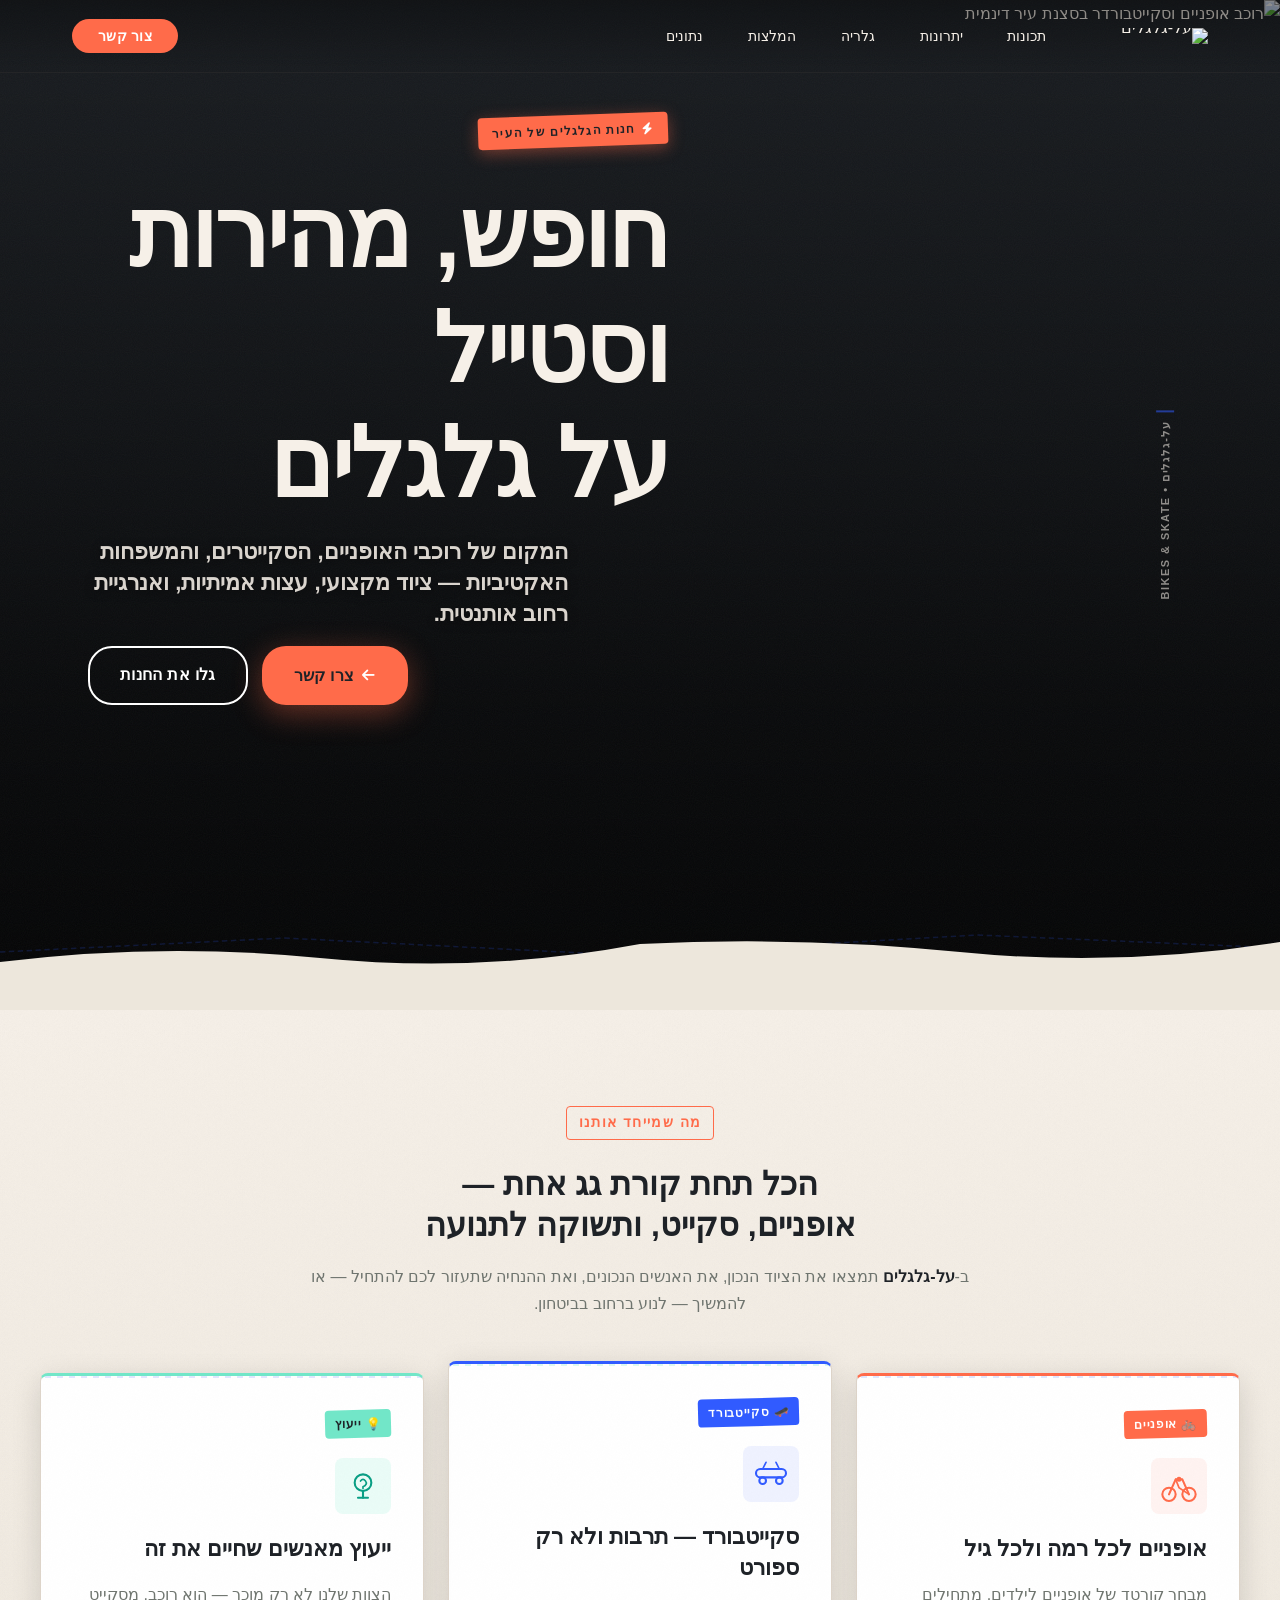
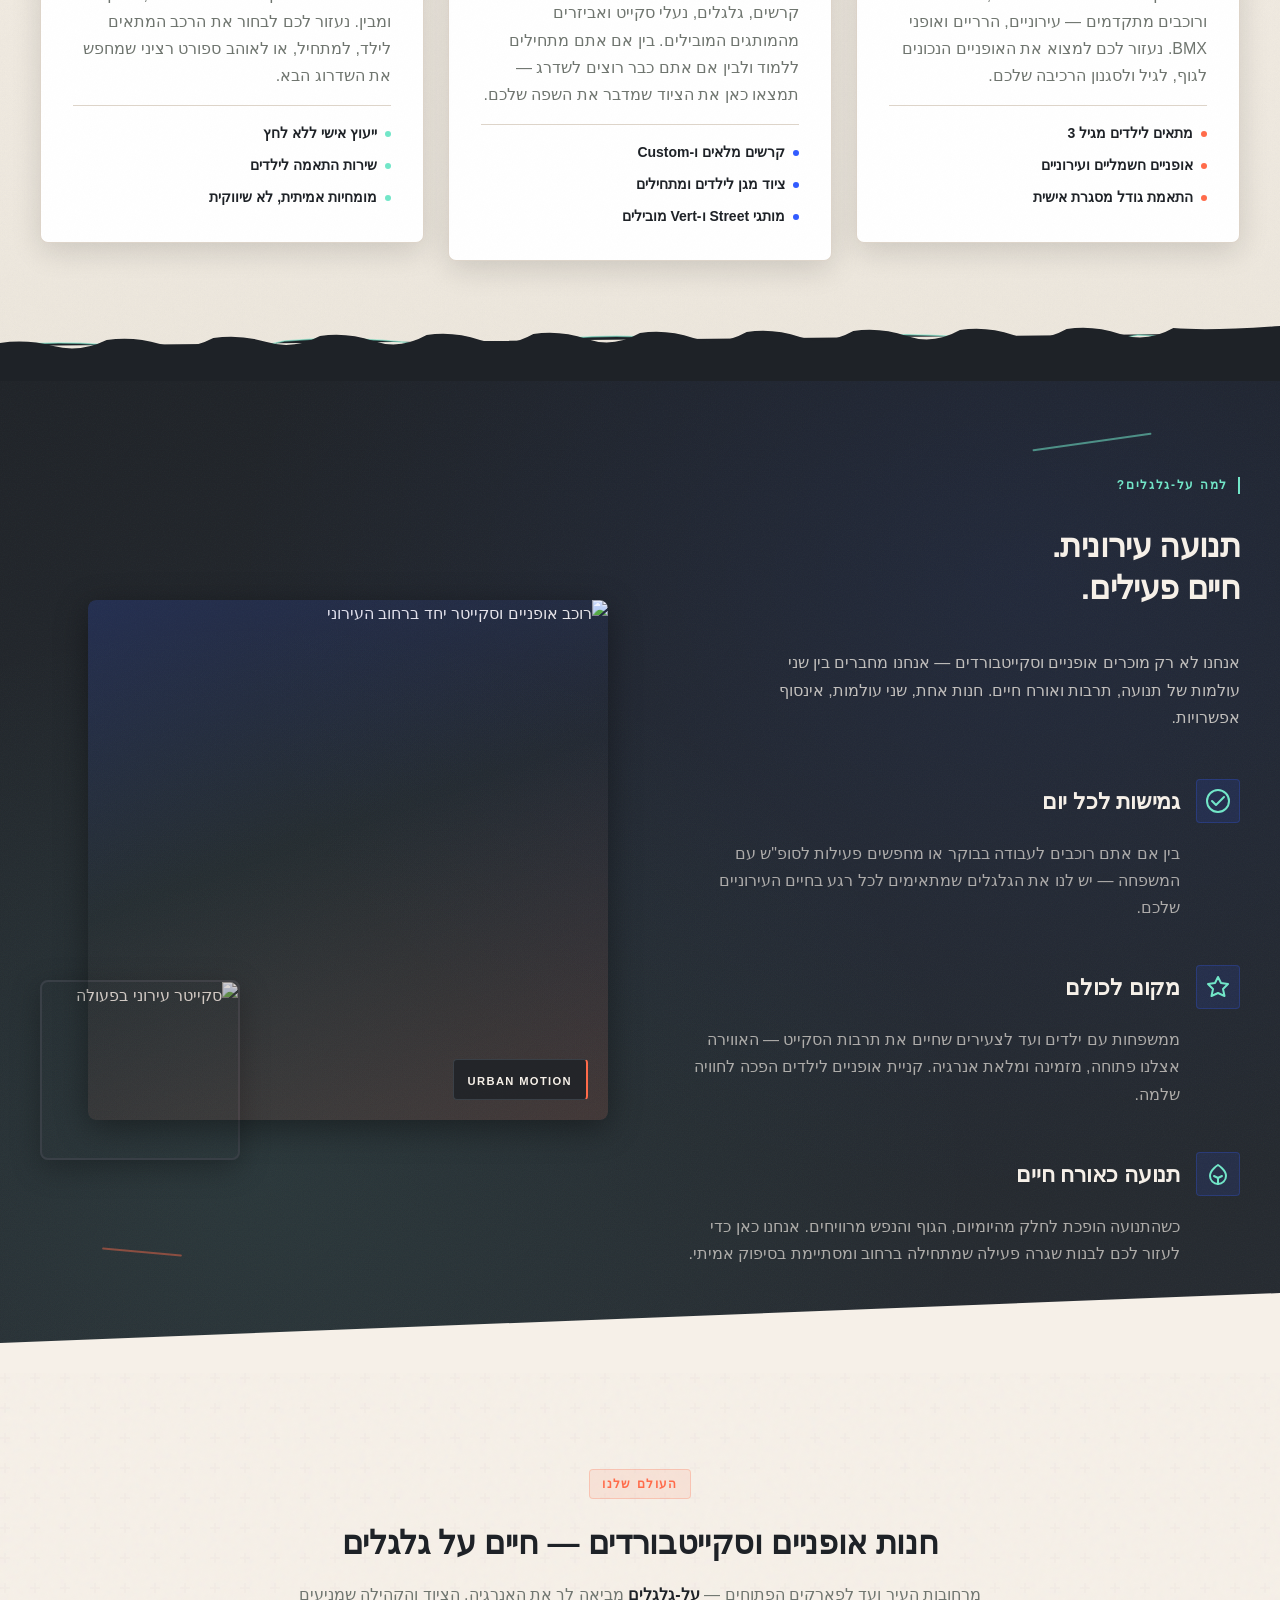
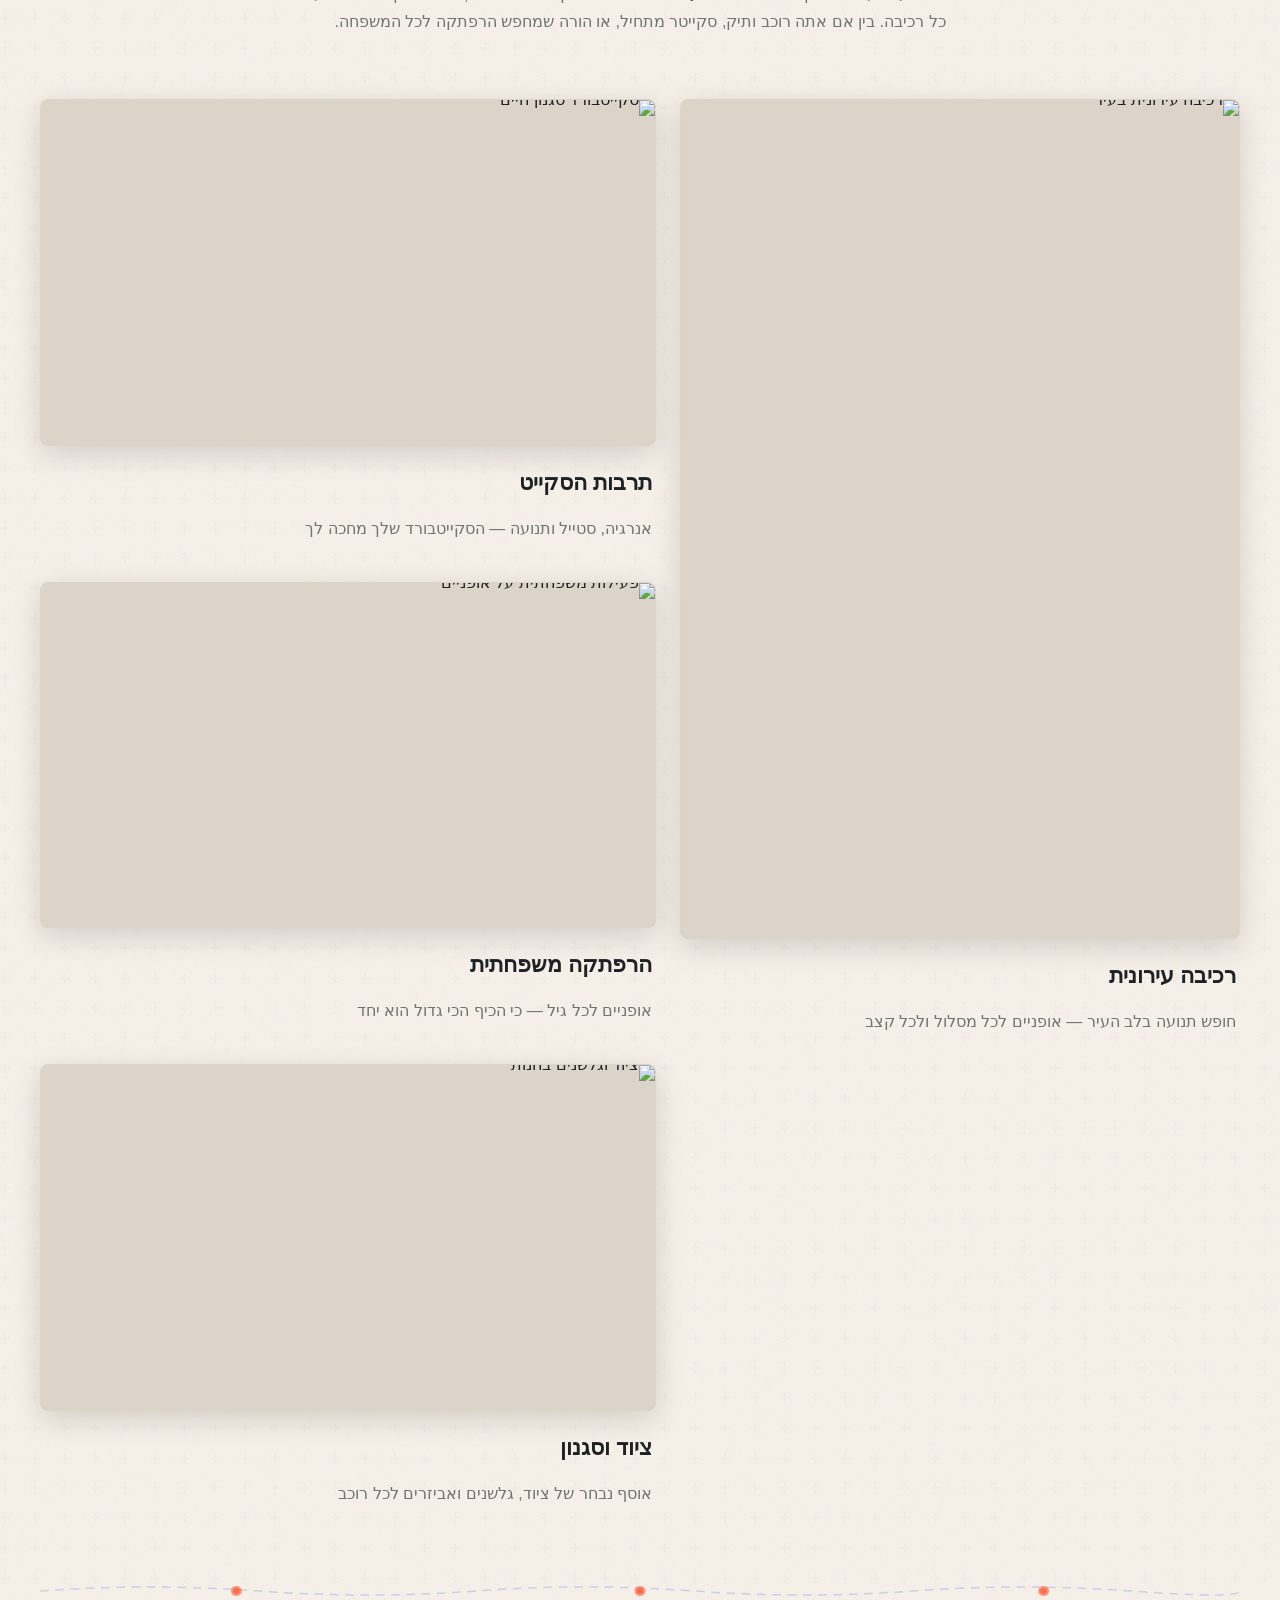
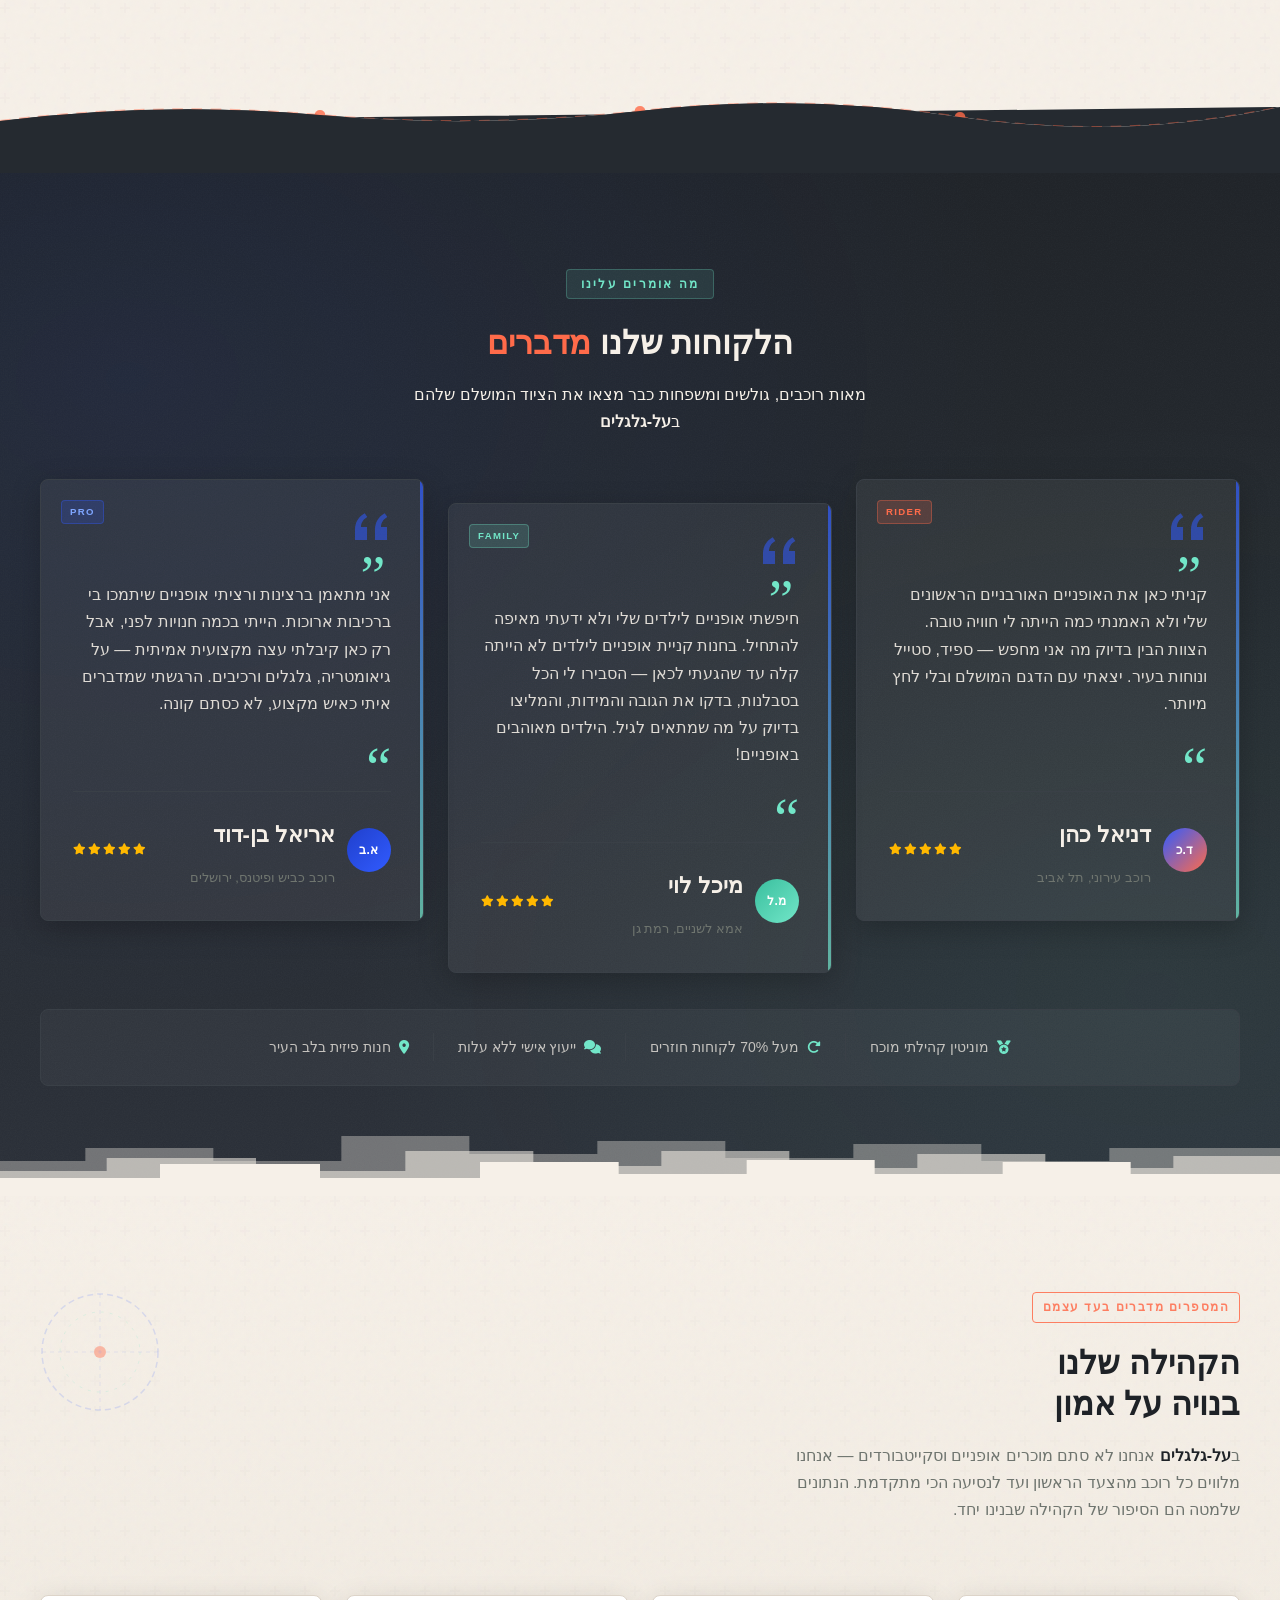
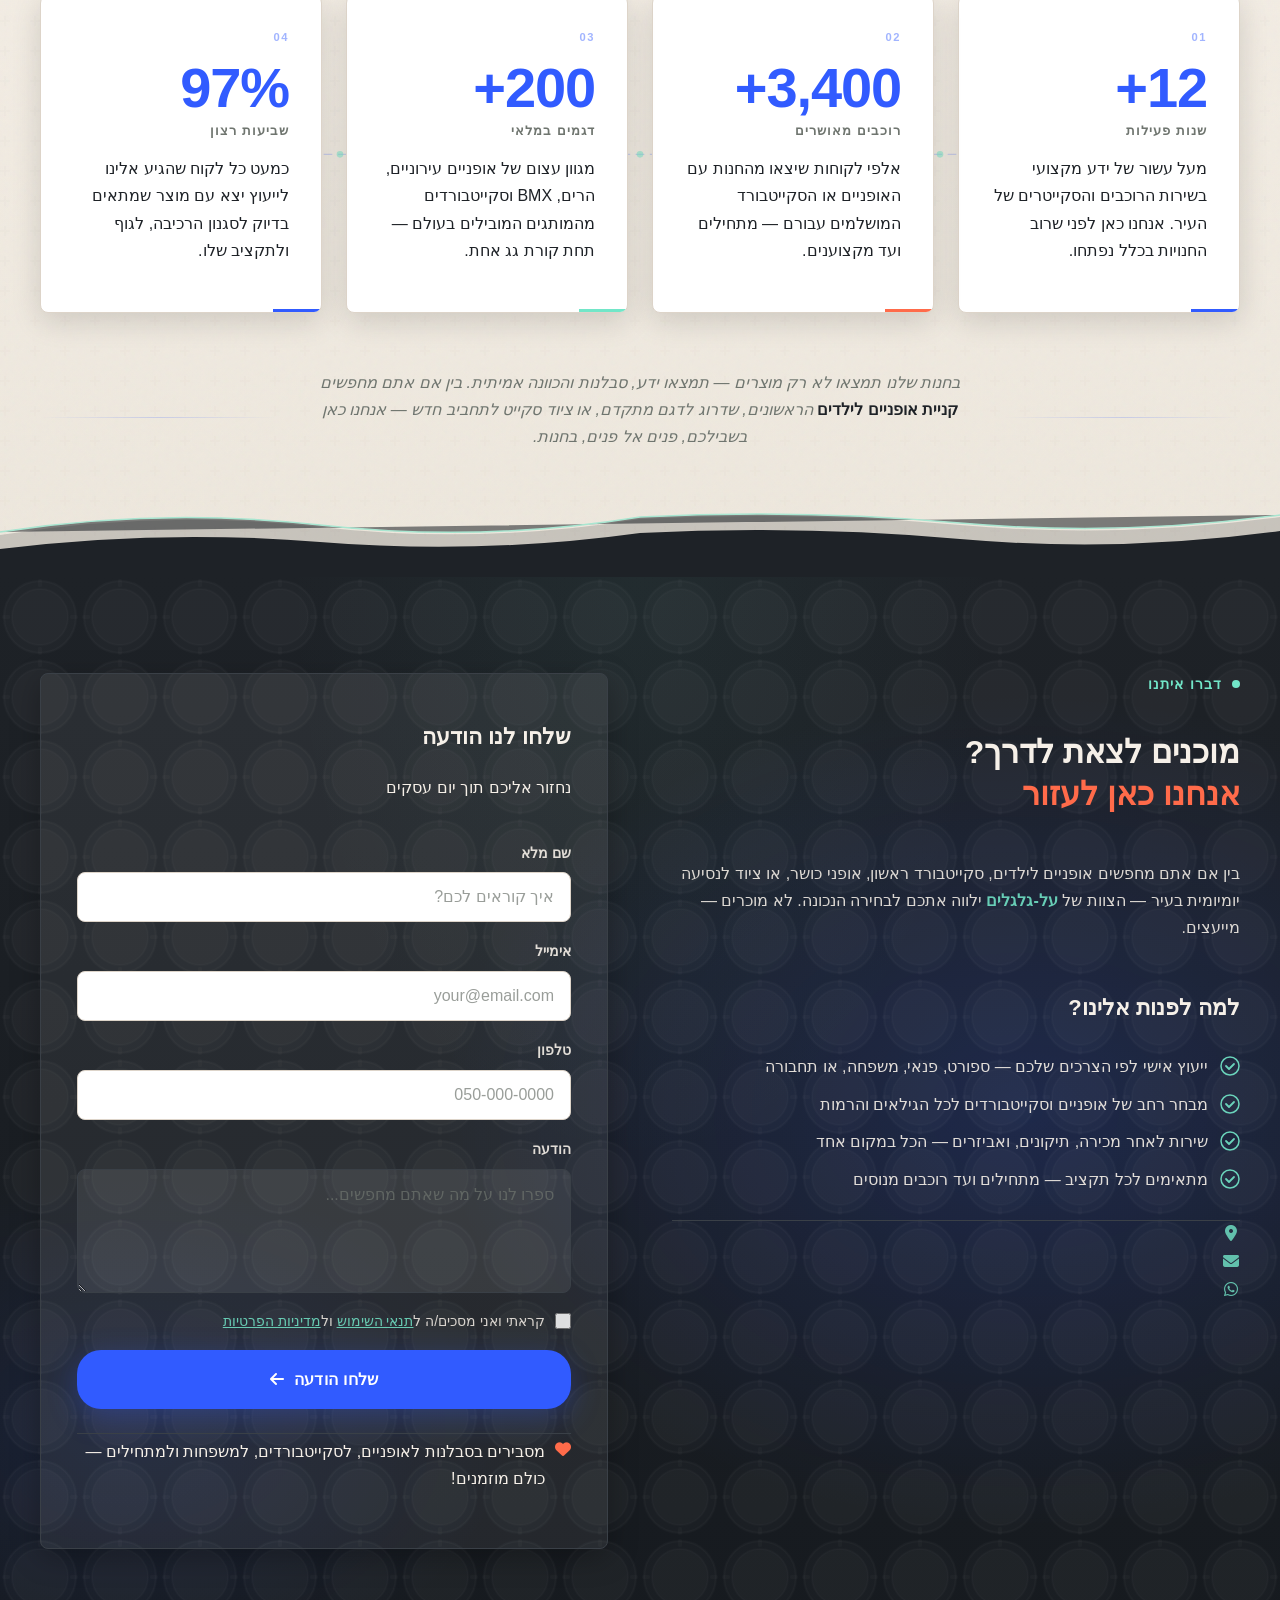
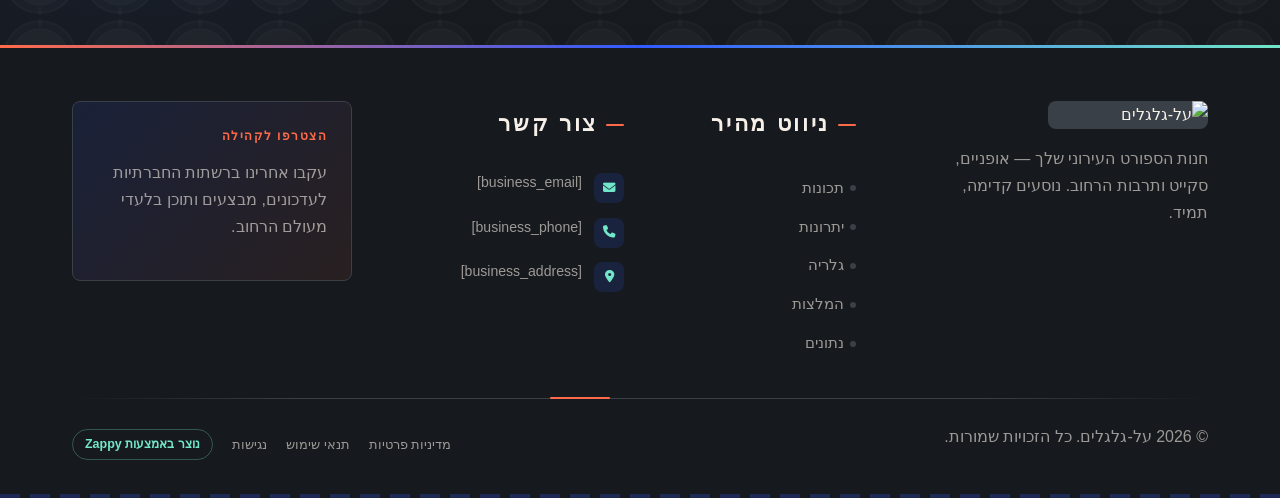
==== commit 8ba5f183: "Incremental sync: 1 page(s) — update_button" ====
--- a/public/index.html
+++ b/public/index.html
@@ -1 +1 @@
-<!doctype html><html dir="rtl" lang="he"><head><meta charset="UTF-8"><meta content="width=device-width,initial-scale=1" name="viewport"><meta content="index, follow" name="robots"><title>על-גלגלים — על-גלגלים</title><meta content="A retail shop specializing in bicycles and skateboards, operating in the action sports and urban mobility space. The business caters to both cycling enthusiasts" name="description"><meta content="על-גלגלים, על גלגלים, קניית אופניים לילדים, חנות אופניים וסקייטבורדים" name="keywords"><link href="/assets/favicon.ico" rel="icon" type="image/x-icon"><link href="/assets/favicon-16x16.png" rel="icon" type="image/png" sizes="16x16"><link href="/assets/favicon-32x32.png" rel="icon" type="image/png" sizes="32x32"><link href="/assets/favicon-48x48.png" rel="icon" type="image/png" sizes="48x48"><link href="/assets/favicon-192x192.png" rel="icon" type="image/png" sizes="192x192"><link href="/assets/favicon-512x512.png" rel="icon" type="image/png" sizes="512x512"><link href="/assets/apple-touch-icon.png" rel="apple-touch-icon"><script>!function(){"use strict";var t="24a04112-aa7d-4c91-9a8d-7393990a3b2c",e="https://qaapi.zappy5.com/api/analytics/track",a=18e5,n=2592e6,o=!0,i=!0,r=!0;var s=function(){var e="zappy_visitor_"+t,a=null;try{if(a=localStorage.getItem(e)){var o=JSON.parse(a),i=Date.now();if(i-o.created<n)return o.lastSeen=i,localStorage.setItem(e,JSON.stringify(o)),o.id}}catch(t){console.warn("Zappy Analytics: LocalStorage not available")}var r="zv_"+Date.now()+"_"+Math.random().toString(36).substr(2,9);try{localStorage.setItem(e,JSON.stringify({id:r,created:Date.now(),lastSeen:Date.now()}))}catch(t){}return r}(),c=function(){var e="zappy_session_"+t,n=null;try{if(n=sessionStorage.getItem(e)){var o=JSON.parse(n),i=Date.now();if(i-o.timestamp<a)return o.timestamp=i,sessionStorage.setItem(e,JSON.stringify(o)),o.id}}catch(t){console.warn("Zappy Analytics: SessionStorage not available")}var r="zs_"+Date.now()+"_"+Math.random().toString(36).substr(2,9);try{sessionStorage.setItem(e,JSON.stringify({id:r,timestamp:Date.now()}))}catch(t){}return r}();function l(a,n){n=n||{};var o={website_id:t,event_type:a,page_path:window.location.pathname,referrer:document.referrer||"direct",visitor_id:s,session_id:c,metadata:n};if(navigator.sendBeacon){var i=new Blob([JSON.stringify(o)],{type:"application/json"});navigator.sendBeacon(e,i)}else fetch(e,{method:"POST",headers:{"Content-Type":"application/json"},body:JSON.stringify(o),keepalive:!0}).catch(function(t){console.warn("Zappy Analytics: Failed to track event",t)})}o&&l("pageview",{title:document.title,url:window.location.href}),i&&document.addEventListener("click",function(t){var e=t.target;if("BUTTON"===e.tagName||e.closest("button")){var a="BUTTON"===e.tagName?e:e.closest("button");l("click",{element:"button",text:a.textContent.trim().substring(0,100),id:a.id||null,class:a.className||null})}else if("A"===e.tagName||e.closest("a")){var n="A"===e.tagName?e:e.closest("a");l("navigation",{element:"link",text:n.textContent.trim().substring(0,100),href:n.href,external:n.hostname!==window.location.hostname})}},!0),r&&document.addEventListener("submit",function(t){var e=t.target;l("form_submit",{form_id:e.id||null,form_name:e.name||null,form_action:e.action||null,form_method:e.method||"GET"})},!0);var d=Date.now();window.addEventListener("beforeunload",function(){l("page_unload",{time_on_page:Math.floor((Date.now()-d)/1e3),page_path:window.location.pathname})}),window.zappyAnalytics={track:l,getVisitorId:function(){return s},getSessionId:function(){return c}}}()</script><meta content="על-גלגלים — על-גלגלים" property="og:title"><meta content="A retail shop specializing in bicycles and skateboards, operating in the action sports and urban mobility space. The business caters to both cycling enthusiasts" property="og:description"><meta content="summary_large_image" name="twitter:card"><meta content="על-גלגלים — על-גלגלים" name="twitter:title"><meta content="A retail shop specializing in bicycles and skateboards, operating in the action sports and urban mobility space. The business caters to both cycling enthusiasts" name="twitter:description"><meta content="website" property="og:type"><meta content="he_IL" property="og:locale"><link href="https://cdnjs.cloudflare.com/ajax/libs/font-awesome/6.4.0/css/all.min.css" rel="stylesheet"><style>.skip-link{position:absolute;transform:translateY(-200%);left:0;top:0;padding:12px 18px;background:var(--bg-dark,#1a1a1a);color:var(--text-light,#fff);font-weight:600;border-radius:0 0 8px 0;z-index:10000}.skip-link:focus{transform:none;outline:2px solid var(--ring,#fff);outline-offset:2px}:focus-visible{outline:2px solid var(--ring,currentColor);outline-offset:3px}</style><link href="/assets/favicon.ico" rel="icon" type="image/x-icon"><link href="/assets/favicon-16x16.png" rel="icon" type="image/png" sizes="16x16"><link href="/assets/favicon-32x32.png" rel="icon" type="image/png" sizes="32x32"><link href="/assets/favicon-48x48.png" rel="icon" type="image/png" sizes="48x48"><link href="/assets/favicon-192x192.png" rel="icon" type="image/png" sizes="192x192"><link href="/assets/favicon-512x512.png" rel="icon" type="image/png" sizes="512x512"><link href="/assets/apple-touch-icon.png" rel="apple-touch-icon"><link href="https://cdn.jsdelivr.net/npm/vanilla-cookieconsent@3/dist/cookieconsent.css" rel="stylesheet"><script src="https://cdn.jsdelivr.net/npm/vanilla-cookieconsent@3/dist/cookieconsent.umd.js"></script><script src="https://cdn.jsdelivr.net/gh/mickidum/acc_toolbar/acctoolbar/acctoolbar.min.js"></script><link href="/styles.css" rel="stylesheet"><style id="zappy-dropdown-submenu-styles">#navMenu li:has(.sub-menu),.nav-menu li:has(.sub-menu),.navbar li:has(.sub-menu),nav li:has(.sub-menu){position:relative}#navMenu .sub-menu,.nav-menu .sub-menu,.navbar .sub-menu,nav .sub-menu{display:block!important;position:absolute!important;top:100%;left:0;min-width:220px;background:#fff;border-radius:8px;box-shadow:0 8px 25px rgba(0,0,0,.15);padding:8px 0;opacity:0;visibility:hidden;transform:translateY(10px);transition:all .3s ease;z-index:1000;list-style:none;pointer-events:none}#navMenu li:hover>.sub-menu,.nav-menu li:hover>.sub-menu,.navbar li:hover>.sub-menu,nav li:hover>.sub-menu{opacity:1!important;visibility:visible!important;transform:translateY(0)!important;pointer-events:auto!important}.sub-menu li{list-style:none;margin:0;padding:0}.sub-menu a{display:block!important;padding:10px 16px!important;color:var(--text-dark,#333)!important;font-weight:500;text-decoration:none;white-space:nowrap;transition:background-color .2s}.sub-menu .zappy-nav-child>a{padding-left:28px!important;font-size:.9em!important;opacity:.85!important}[dir=rtl] .sub-menu .zappy-nav-child>a,html[lang=ar] .sub-menu .zappy-nav-child>a,html[lang=he] .sub-menu .zappy-nav-child>a{padding-left:10px!important;padding-right:28px!important}.sub-menu .zappy-nav-parent>a{font-weight:600!important}.sub-menu a:hover{background-color:#f5f5f5}[dir=rtl] .nav-menu .sub-menu,[dir=rtl] .navbar .sub-menu,[dir=rtl] nav .sub-menu,html[lang=ar] .nav-menu .sub-menu,html[lang=ar] .navbar .sub-menu,html[lang=ar] nav .sub-menu,html[lang=he] .nav-menu .sub-menu,html[lang=he] .navbar .sub-menu,html[lang=he] nav .sub-menu{left:auto!important;right:0!important}.sub-menu:empty,.sub-menu:not(:has(li)):not(:has(> a)),.sub-menu:not(:has(li:not(.zappy-hidden-menu-item))):not(:has(> a)){display:none!important;opacity:0!important;visibility:hidden!important;pointer-events:none!important}li:has(.menu-group-title):hover>.sub-menu{opacity:1!important;visibility:visible!important;transform:translateY(0)!important;pointer-events:auto!important}#navMenu>li>.menu-group-title,.nav-menu>li>.menu-group-title{display:inline-block;padding:.5rem 1rem;cursor:default;user-select:none}@media (max-width:768px){#navMenu .sub-menu,.nav-menu .sub-menu,.navbar .sub-menu,nav .sub-menu{position:static!important;transform:none!important;box-shadow:none!important;background:0 0!important;max-height:0;overflow:hidden;opacity:0;visibility:hidden;transition:max-height .3s ease,opacity .3s ease;padding:0!important;border-radius:0!important}#navMenu .sub-menu.mobile-expanded,.nav-menu .sub-menu.mobile-expanded,.navbar .sub-menu.mobile-expanded{max-height:none!important;overflow-y:visible!important;opacity:1!important;visibility:visible!important;padding:8px 0 8px 16px!important}[dir=rtl] .sub-menu.mobile-expanded,html[lang=he] .sub-menu.mobile-expanded{padding:8px 16px 8px 0!important}#navMenu li:hover>.sub-menu,.nav-menu li:hover>.sub-menu,.navbar li:hover>.sub-menu,nav li:hover>.sub-menu{opacity:0;visibility:hidden;pointer-events:none}#navMenu li>.sub-menu.mobile-expanded,.nav-menu li>.sub-menu.mobile-expanded,.navbar li>.sub-menu.mobile-expanded,nav li>.sub-menu.mobile-expanded{opacity:1!important;visibility:visible!important;pointer-events:auto!important}#navMenu li:has(.sub-menu),.nav-menu li:has(.sub-menu),.navbar li:has(.sub-menu),nav li:has(.sub-menu){display:flex!important;flex-wrap:wrap!important;align-items:center!important;position:relative!important;min-height:44px!important}#navMenu li:has(.sub-menu)>a,.nav-menu li:has(.sub-menu)>a,.navbar li:has(.sub-menu)>a,nav li:has(.sub-menu)>a{flex:1!important;min-width:0!important}#navMenu li:has(.sub-menu)>.menu-group-title,.nav-menu li:has(.sub-menu)>.menu-group-title,.navbar li:has(.sub-menu)>.menu-group-title,nav li:has(.sub-menu)>.menu-group-title{flex:1!important;min-width:0!important;padding:0!important;line-height:inherit!important}#navMenu li:has(.sub-menu)>.sub-menu,.nav-menu li:has(.sub-menu)>.sub-menu,.navbar li:has(.sub-menu)>.sub-menu,nav li:has(.sub-menu)>.sub-menu{flex-basis:100%!important;width:100%!important}#navMenu li:has(.sub-menu)>a [class*=arrow],#navMenu li:has(.sub-menu)>a [class*=chevron],.nav-menu li:has(.sub-menu)>a .fa-angle-down,.nav-menu li:has(.sub-menu)>a .fa-chevron-down,.nav-menu li:has(.sub-menu)>a [class*=arrow],.nav-menu li:has(.sub-menu)>a [class*=chevron],nav li:has(.sub-menu)>a [class*=arrow],nav li:has(.sub-menu)>a [class*=chevron]{display:none!important;visibility:hidden!important}.mobile-submenu-toggle{display:flex!important;align-items:center!important;justify-content:center!important;width:44px!important;height:auto!important;background:0 0!important;border:none!important;cursor:pointer!important;color:var(--text-light)!important;position:static!important;flex-shrink:0!important;align-self:stretch!important;z-index:2!important;padding:0!important;margin:0!important}.mobile-submenu-toggle::after{content:''!important;width:0!important;height:0!important;border-left:6px solid transparent!important;border-right:6px solid transparent!important;border-top:7px solid currentColor!important;transition:transform .3s ease!important}.mobile-submenu-toggle.expanded::after{transform:rotate(180deg)!important}.sub-menu a{padding:10px 0!important;display:block!important;color:var(--text-light)!important;white-space:normal!important}.sub-menu .zappy-nav-child>a{padding-left:28px!important;font-size:.9em!important;opacity:.85!important}[dir=rtl] .sub-menu .zappy-nav-child>a,html[lang=ar] .sub-menu .zappy-nav-child>a,html[lang=he] .sub-menu .zappy-nav-child>a{padding-left:0!important;padding-right:28px!important}.sub-menu .zappy-nav-parent>a{font-weight:600!important}#navMenu.active,.nav-menu.active{max-width:100vw!important;overflow-x:hidden!important;box-sizing:border-box!important}.navbar .sub-menu li a,.zappy-products-dropdown .sub-menu a,nav.navbar .sub-menu li a{color:var(--text-light)!important}}@media (min-width:769px){.mobile-submenu-toggle{display:none!important}}</style><style id="zappy-widget-visibility">html[dir=rtl] .whatsapp-float{right:20px!important;left:auto!important}html:not([dir]) .whatsapp-float,html[dir=ltr] .whatsapp-float{left:20px!important;right:auto!important}html[dir=rtl] #mic-access-tool-general-button,html[dir=rtl] #mic-init-access-tool #mic-access-tool-general-button,html[dir=rtl] #mic-init-access-tool .mic-access-tool-general-button,html[dir=rtl] ._access-icon,html[dir=rtl] .mic-access-tool-general-button{left:20px!important;right:auto!important}html:not([dir]) #mic-access-tool-general-button,html:not([dir]) #mic-init-access-tool #mic-access-tool-general-button,html:not([dir]) #mic-init-access-tool .mic-access-tool-general-button,html:not([dir]) ._access-icon,html:not([dir]) .mic-access-tool-general-button,html[dir=ltr] #mic-access-tool-general-button,html[dir=ltr] #mic-init-access-tool #mic-access-tool-general-button,html[dir=ltr] #mic-init-access-tool .mic-access-tool-general-button,html[dir=ltr] ._access-icon,html[dir=ltr] .mic-access-tool-general-button{right:20px!important;left:auto!important}@media (max-width:768px){.whatsapp-float{display:flex!important}}@media (min-width:769px){.whatsapp-float{display:flex!important}}@media (max-width:768px){#mic-access-tool-general-button,#mic-init-access-tool #mic-access-tool-general-button,#mic-init-access-tool .mic-access-tool-general-button,._access-icon,.mic-access-tool-general-button{display:flex!important;visibility:visible!important;opacity:1!important;pointer-events:auto!important}#mic-access-tool-box.opened-mic-access-tool,#mic-init-access-tool #mic-access-tool-box.opened-mic-access-tool,.mic-access-tool-box.opened-mic-access-tool{visibility:visible!important;opacity:1!important;pointer-events:auto!important}}@media (min-width:769px){#mic-access-tool-general-button,#mic-init-access-tool #mic-access-tool-general-button,#mic-init-access-tool .mic-access-tool-general-button,._access-icon,.mic-access-tool-general-button{display:flex!important;visibility:visible!important;opacity:1!important;pointer-events:auto!important}#mic-access-tool-box.opened-mic-access-tool,#mic-init-access-tool #mic-access-tool-box.opened-mic-access-tool,.mic-access-tool-box.opened-mic-access-tool{visibility:visible!important;opacity:1!important;pointer-events:auto!important}}</style></head><body><a href="#main" class="skip-link">דלג לתוכן הראשי</a><nav class="navbar" dir="rtl"><button class="mobile-toggle" aria-label="Menu" id="mobileToggle"><svg viewBox="0 0 24 24" fill="none" height="24" width="24" class="hamburger-icon"><path d="M3 12h18M3 6h18M3 18h18" stroke="currentColor" stroke-width="2" stroke-linecap="round"></path></svg> <svg viewBox="0 0 24 24" fill="none" height="24" width="24" class="close-icon" style="display:none"><path d="M18 6L6 18M6 6l12 12" stroke="currentColor" stroke-width="2" stroke-linecap="round"></path></svg></button> <button class="phone-header-btn" aria-label="Call" data-phone="[business_phone]"><svg viewBox="0 0 24 24" fill="currentColor" height="20" width="20"><path d="M22 16.92v3a2 2 0 0 1-2.18 2 19.79 19.79 0 0 1-8.63-3.07 19.5 19.5 0 0 1-6-6 19.79 19.79 0 0 1-3.07-8.67A2 2 0 0 1 4.11 2h3a2 2 0 0 1 2 1.72 12.84 12.84 0 0 0 .7 2.81 2 2 0 0 1-.45 2.11L8.09 9.91a16 16 0 0 0 6 6l1.27-1.27a2 2 0 0 1 2.11-.45 12.84 12.84 0 0 0 2.81.7A2 2 0 0 1 22 16.92z"></path></svg></button><div class="nav-container"><div class="nav-right-group"><div class="nav-brand"><a href="/" class="logo-link"><img alt="על-גלגלים" src="/assets/site-----image-1.webp" class="logo"></a></div><ul class="nav-menu" id="navMenu"><li><a href="#features">תכונות</a></li><li><a href="#benefits">יתרונות</a></li><li><a href="#showcase">גלריה</a></li><li><a href="#testimonials">המלצות</a></li><li><a href="#stats">נתונים</a></li></ul></div><div class="nav-cta-container"><a href="#contact" class="nav-cta-btn">צור קשר</a></div></div></nav><script>window.addEventListener("load",function(){const e=document.querySelector(".navbar, nav, header");if(!e)return void console.log("[Navbar] Navbar element not found");let t=document.getElementById("mobileToggle")||document.querySelector(".mobile-toggle")||document.querySelector(".hamburger")||document.querySelector(".hamburger-menu")||document.querySelector(".menu-toggle")||document.querySelector(".burger-menu")||document.querySelector('[aria-label="Menu"]')||document.querySelector('[aria-label="תפריט"]');const o=document.querySelector(".phone-header-btn"),n=window.getComputedStyle(e);let r=n.backgroundColor;if(console.log("[Navbar] Initial navbar background:",r),"transparent"===r||"rgba(0, 0, 0, 0)"===r||r.startsWith("rgba")&&r.includes(", 0)")){const e=n.backgroundImage;if(e&&"none"!==e)console.log("[Navbar] Navbar has background image/gradient, using dark text"),r="rgb(240, 240, 240)";else{const e=window.getComputedStyle(document.body).backgroundColor;console.log("[Navbar] Navbar transparent, using body background:",e),r=e}}const i=r.match(/\d+/g);if(i&&i.length>=3){const e=(.299*parseInt(i[0])+.587*parseInt(i[1])+.114*parseInt(i[2]))/255;console.log("[Navbar] Mobile button colors preserved from Claude CSS (luminance:",e.toFixed(2)+")");const n=document.createElement("style");n.id="zappy-mobile-nav-fix";document.documentElement.lang;document.documentElement.dir,n.textContent='\n        /* Hide mobile buttons on desktop, show only on mobile */\n        @media (min-width: 769px) {\n          .mobile-toggle,\n          .phone-header-btn {\n            display: none !important;\n          }\n        }\n        \n        /* Show and position mobile buttons correctly on mobile */\n        @media (max-width: 768px) {\n          .mobile-toggle,\n          .phone-header-btn {\n            position: absolute !important;\n            top: 0 !important;\n            bottom: 0 !important;\n            margin-top: auto !important;\n            margin-bottom: auto !important;\n            z-index: 1001 !important;\n            display: flex !important;\n            align-items: center !important;\n            justify-content: center !important;\n            width: 36px !important;\n            height: 36px !important;\n            border-radius: 50% !important;\n            border: none !important;\n            cursor: pointer !important;\n            padding: 6px !important;\n            background: none !important;\n            color: var(--nav-text, var(--text-light)) !important;\n            touch-action: manipulation !important;\n            -webkit-tap-highlight-color: transparent !important;\n          }\n          \n          /* LTR positioning (default): hamburger LEFT, phone RIGHT */\n          html:not([dir="rtl"]):not([lang="he"]):not([lang="ar"]) .mobile-toggle,\n          html[dir="ltr"] .mobile-toggle {\n            left: 12px !important;\n            right: auto !important;\n          }\n          html:not([dir="rtl"]):not([lang="he"]):not([lang="ar"]) .phone-header-btn,\n          html[dir="ltr"] .phone-header-btn {\n            right: 12px !important;\n            left: auto !important;\n          }\n          \n          /* RTL positioning: hamburger RIGHT, phone LEFT */\n          html[dir="rtl"] .mobile-toggle,\n          html[lang="he"] .mobile-toggle,\n          html[lang="ar"] .mobile-toggle {\n            right: 12px !important;\n            left: auto !important;\n          }\n          html[dir="rtl"] .phone-header-btn,\n          html[lang="he"] .phone-header-btn,\n          html[lang="ar"] .phone-header-btn {\n            left: 12px !important;\n            right: auto !important;\n          }\n          \n          /* CRITICAL: Ensure nav-container has min-height on mobile */\n          /* All children are positioned absolutely/fixed on mobile, so height:auto collapses to 0 */\n          .nav-container {\n            min-height: 70px !important;\n            position: relative !important;\n          }\n          \n          /* Ensure SVG icons are properly sized and inherit color */\n          .mobile-toggle svg,\n          .phone-header-btn svg {\n            width: 24px !important;\n            height: 24px !important;\n            /* Don\'t force display - let JavaScript control hamburger/close toggle */\n          }\n          \n          /* Reset nav-cta-container on mobile - remove desktop box-shadow/padding */\n          /* that creates a visible ghost box when CTA button is hidden */\n          .nav-cta-container {\n            box-shadow: none !important;\n            padding: 0 !important;\n          }\n          \n          /* Hide nav-cta-container entirely on mobile when there\'s no lang-switcher */\n          /* (only the CTA button is inside, and it\'s hidden on mobile) */\n          .nav-cta-container:not(:has(.lang-switcher)) {\n            display: none !important;\n          }\n          \n          /* CRITICAL: Prevent hero image fade gradient from bleeding over headline text */\n          /* The .image-fade-gradient has bottom: -30px (extends below parent) */\n          /* On mobile stacked layout, this overlaps the h1 text below the image */\n          .hero-image-column {\n            overflow: hidden !important;\n          }\n          .image-fade-gradient {\n            bottom: 0 !important;\n          }\n          \n          /* Hide desktop language switcher on mobile - hamburger menu handles it */\n          /* High specificity to override stored CSS */\n          .lang-switcher,\n          .nav-cta-container .lang-switcher,\n          .nav-container .lang-switcher,\n          .navbar .lang-switcher,\n          .navbar .nav-cta-container .lang-switcher {\n            display: none !important;\n          }\n        }\n      ';const r=document.getElementById("zappy-mobile-nav-fix");r&&r.remove(),document.head.appendChild(n),console.log("[Navbar] Critical CSS injected for mobile nav positioning");const a=window.innerWidth<=768;if(t){const e=t.querySelector(".hamburger-icon"),o=t.querySelector(".close-icon");e&&(e.style.setProperty("width","24px","important"),e.style.setProperty("height","24px","important"),e.style.setProperty("display","block","important")),o&&(o.style.setProperty("width","24px","important"),o.style.setProperty("height","24px","important"),o.style.setProperty("display","none","important")),a?(t.style.setProperty("position","absolute","important"),t.style.setProperty("top","0","important"),t.style.setProperty("bottom","0","important"),t.style.setProperty("margin-top","auto","important"),t.style.setProperty("margin-bottom","auto","important"),t.style.setProperty("z-index","1001","important"),t.style.removeProperty("left"),t.style.removeProperty("right"),console.log("[Navbar] Mobile toggle positioning applied (mobile viewport)")):(t.style.removeProperty("position"),t.style.removeProperty("top"),t.style.removeProperty("transform"),t.style.removeProperty("z-index"),t.style.removeProperty("left"),t.style.removeProperty("right"),console.log("[Navbar] Desktop viewport - cleared mobile toggle inline positioning"))}if(o){const e=o.querySelector("svg");e&&(e.style.width="24px",e.style.height="24px",e.setAttribute("width","24"),e.setAttribute("height","24")),a?(o.style.setProperty("position","absolute","important"),o.style.setProperty("top","0","important"),o.style.setProperty("bottom","0","important"),o.style.setProperty("margin-top","auto","important"),o.style.setProperty("margin-bottom","auto","important"),o.style.setProperty("z-index","1001","important"),o.style.removeProperty("left"),o.style.removeProperty("right"),console.log("[Navbar] Phone button positioning applied (mobile viewport)")):(o.style.removeProperty("position"),o.style.removeProperty("top"),o.style.removeProperty("transform"),o.style.removeProperty("z-index"),o.style.removeProperty("left"),o.style.removeProperty("right"),console.log("[Navbar] Desktop viewport - cleared phone button inline positioning"))}}else console.log("[Navbar] Could not parse background color:",r);t=document.getElementById("mobileToggle")||document.querySelector(".mobile-toggle")||document.querySelector(".hamburger")||document.querySelector(".hamburger-menu")||document.querySelector(".menu-toggle")||document.querySelector(".burger-menu")||document.querySelector('[aria-label="Menu"]')||document.querySelector('[aria-label="תפריט"]');const a=document.getElementById("navMenu")||document.querySelector(".nav-menu")||document.querySelector(".nav-links")||document.querySelector("nav ul:not(.submenu)");if(!t||!a)return void console.log("[Navbar] Mobile toggle or menu not found:",{toggle:!!t,menu:!!a});a.id||(a.id="navMenu"),console.log("[Navbar] Initializing mobile menu...");const l=t.cloneNode(!0);t.parentNode.replaceChild(l,t);var s=0;function p(e){var t=Date.now();t-s<300||(s=t,function(e){e.preventDefault(),e.stopPropagation();const t=l.querySelector(".hamburger-icon"),o=l.querySelector(".close-icon");a.classList.contains("active")?(a.classList.remove("active"),t&&t.style.setProperty("display","block","important"),o&&o.style.setProperty("display","none","important"),document.body.style.overflow="",console.log("[Navbar] Menu closed")):(a.classList.add("active"),t&&t.style.setProperty("display","none","important"),o&&o.style.setProperty("display","block","important"),document.body.style.overflow="hidden",console.log("[Navbar] Menu opened"))}(e))}l.addEventListener("click",p),l.addEventListener("touchend",p),a.querySelectorAll("a").forEach(function(e){e.addEventListener("click",function(){if("#"===this.getAttribute("href"))return;const e=l.querySelector(".hamburger-icon"),t=l.querySelector(".close-icon");a.classList.remove("active"),e&&e.style.setProperty("display","block","important"),t&&t.style.setProperty("display","none","important"),document.body.style.overflow="",console.log("[Navbar] Menu closed (link clicked)")})});var c=a.querySelectorAll(".dropdown-toggle");c.forEach(function(e){e.addEventListener("click",function(e){e.preventDefault(),e.stopPropagation();var t=this.closest(".nav-dropdown");t&&(t.parentNode.querySelectorAll(".nav-dropdown.open").forEach(function(e){e!==t&&e.classList.remove("open")}),t.classList.toggle("open"),console.log("[Navbar] Dropdown toggled:",t.classList.contains("open")?"open":"closed"))})}),document.addEventListener("click",function(e){e.target.closest(".nav-dropdown")||document.querySelectorAll(".nav-dropdown.open").forEach(function(e){e.classList.remove("open")})}),console.log("[Navbar] Dropdown handlers initialized for "+c.length+" dropdowns"),o&&o.addEventListener("click",function(){const e=document.querySelectorAll('a[href^="tel:"]'),t=e.length>0?e[0].getAttribute("href").replace("tel:",""):"[business_phone]";window.location.href="tel:"+t,console.log("[Navbar] Phone button clicked")}),console.log("[Navbar] Mobile menu initialized successfully")})</script><main id="main"><section class="index-hero-section" data-band-index="0" data-layout-spec="בית-hero" dir="rtl" id="hero" data-hero-type="fullscreen-scrim"><div class="index-hero-bg"><img alt="רוכב אופניים וסקייטבורדר בסצנת עיר דינמית" src="/assets/site-index-hero-image-1.webp" data-context="Dynamic urban street scene combining bicycles and skateboards in an authentic city environment: a young rider on a modern city bike and a skateboarder mid-trick on urban pavement, graffiti walls in background, golden hour city light, motion blur, cinematic wide angle, action sports energy, dark moody atmosphere" data-placeholder="index-hero-image-1" height="700" loading="eager" width="1200" data-element-id="img-1778911031833-osy7mwwpj" data-element-type="image" data-hero-background="true" data-hero-bg="true" fetchpriority="high"></div><div class="index-hero-scrim" aria-hidden="true"></div><div class="index-hero-grain" aria-hidden="true"></div><div class="index-hero-brand-sticker" aria-hidden="true"><span>על-גלגלים • BIKES &amp; SKATE</span></div><div class="index-hero-container"><div class="index-hero-content"><div class="index-hero-sticker-badge"><span class="index-hero-sticker-inner" style="color:rgb(30, 34, 39) !important"><i class="fa-solid fa-bolt" aria-hidden="true" data-element-id="icon-1778911031833-dj0ty0ixw" data-element-type="icon" data-icon-type="fontawesome"></i> חנות הגלגלים של העיר</span></div><h1 class="index-hero-h1">חופש, מהירות<br><span class="index-hero-h1-outline" style="color:rgb(246, 240, 232) !important">וסטייל</span><br>על גלגלים</h1><h3 class="index-hero-subtitle">המקום של רוכבי האופניים, הסקייטרים, והמשפחות האקטיביות — ציוד מקצועי, עצות אמיתיות, ואנרגיית רחוב אותנטית.</h3><div class="index-hero-ctas"><a href="#contact" class="index-hero-btn-primary" data-element-id="btn-1778911031830-ejqnf8oiw" data-element-type="button" data-native-element="true" style="color:rgb(30, 34, 39) !important"><i class="fa-arrow-left fa-solid" aria-hidden="true"></i> צרו קשר </a><a href="#about" class="btn btn-outline btn-secondary index-hero-btn-secondary" data-element-id="btn-1778911031830-1cwyso2ib" data-element-type="button" data-native-element="true" style="outline:none;border-color:rgb(255, 107, 74) !important;color:var(--light-text, #ffffff) !important;background-color:transparent !important;background-image:none !important" data-text-color="light">גלו את החנות</a></div></div></div><div class="index-hero-divider-wrapper" aria-hidden="true"><svg viewBox="0 0 1440 110" xmlns="http://www.w3.org/2000/svg" aria-hidden="true" data-no-icon-edit="true" preserveAspectRatio="none"><line stroke="rgba(49,91,255,0.18)" stroke-dasharray="6 4" stroke-width="1.5" x1="0" x2="320" y1="52" y2="38"></line><line stroke="rgba(49,91,255,0.18)" stroke-dasharray="6 4" stroke-width="1.5" x1="320" x2="700" y1="38" y2="55"></line><line stroke="rgba(49,91,255,0.18)" stroke-dasharray="6 4" stroke-width="1.5" x1="700" x2="1100" y1="55" y2="35"></line><line stroke="rgba(49,91,255,0.18)" stroke-dasharray="6 4" stroke-width="1.5" x1="1100" x2="1440" y1="35" y2="48"></line><path d="M0,110 L0,62 Q180,42 360,58 T720,44 Q900,36 1080,52 T1440,42 L1440,110 Z" fill="#EDE7DC"></path></svg></div></section><section class="index-features-section" data-band-index="1" data-layout-spec="בית-features" dir="rtl" id="features"><div class="index-features-section__texture" aria-hidden="true"></div><div class="index-features-section__container"><div class="index-features-section__intro"><span class="index-features-section__eyebrow">מה שמייחד אותנו</span><h2 class="index-features-section__heading">הכל תחת קורת גג אחת —<br>אופניים, סקייט, ותשוקה לתנועה</h2><p class="index-features-section__subhead">ב-<strong>על-גלגלים</strong> תמצאו את הציוד הנכון, את האנשים הנכונים, ואת ההנחיה שתעזור לכם להתחיל — או להמשיך — לנוע ברחוב בביטחון.</p></div><div class="index-features-section__grid"><article class="index-features-section__card index-features-section__card--left"><div class="index-features-section__card-sticker index-features-section__card-sticker--coral">🚲 אופניים</div><div class="index-features-section__card-route-line" aria-hidden="true"></div><div class="index-features-section__card-icon" aria-hidden="true"><svg viewBox="0 0 48 48" xmlns="http://www.w3.org/2000/svg" fill="none" height="48" width="48" data-element-type="icon" data-icon-type="svg"><circle cx="12" cy="34" r="8" fill="none" stroke="currentColor" stroke-width="2.5"></circle><circle cx="36" cy="34" r="8" fill="none" stroke="currentColor" stroke-width="2.5"></circle><path d="M12 34 L20 16 L28 16 L36 34" stroke="currentColor" stroke-width="2.5" stroke-linecap="round" stroke-linejoin="round" fill="none"></path><path d="M20 16 L24 26 L36 34" stroke="currentColor" stroke-width="2" stroke-linecap="round" fill="none"></path><circle cx="24" cy="16" r="3" fill="currentColor"></circle></svg></div><h3 class="index-features-section__card-title">אופניים לכל רמה ולכל גיל</h3><p class="index-features-section__card-text">מבחר קורטד של אופניים לילדים, מתחילים ורוכבים מתקדמים — עירוניים, הרריים ואופני BMX. נעזור לכם למצוא את האופניים הנכונים לגוף, לגיל ולסגנון הרכיבה שלכם.</p><ul class="index-features-section__card-list"><li>מתאים לילדים מגיל 3</li><li>אופניים חשמליים ועירוניים</li><li>התאמת גודל מסגרת אישית</li></ul></article><article class="index-features-section__card index-features-section__card--middle"><div class="index-features-section__card-sticker index-features-section__card-sticker--blue">🛹 סקייטבורד</div><div class="index-features-section__card-route-line index-features-section__card-route-line--accent" aria-hidden="true"></div><div class="index-features-section__card-icon" aria-hidden="true"><svg viewBox="0 0 48 48" xmlns="http://www.w3.org/2000/svg" fill="none" height="48" width="48" data-element-type="icon" data-icon-type="svg"><rect fill="none" height="10" rx="5" stroke="currentColor" stroke-width="2.5" width="36" x="6" y="18"></rect><circle cx="14" cy="32" r="4" fill="none" stroke="currentColor" stroke-width="2.5"></circle><circle cx="34" cy="32" r="4" fill="none" stroke="currentColor" stroke-width="2.5"></circle><path d="M14 18 L18 10 M34 18 L30 10" stroke="currentColor" stroke-width="2" stroke-linecap="round" fill="none"></path></svg></div><h3 class="index-features-section__card-title">סקייטבורד — תרבות ולא רק ספורט</h3><p class="index-features-section__card-text">קרשים, גלגלים, נעלי סקייט ואביזרים מהמותגים המובילים. בין אם אתם מתחילים ללמוד ולבין אם אתם כבר רוצים לשדרג — תמצאו כאן את הציוד שמדבר את השפה שלכם.</p><ul class="index-features-section__card-list"><li>קרשים מלאים ו-Custom</li><li>ציוד מגן לילדים ומתחילים</li><li>מותגי Street ו-Vert מובילים</li></ul></article><article class="index-features-section__card index-features-section__card--right"><div class="index-features-section__card-sticker index-features-section__card-sticker--mint">💡 ייעוץ</div><div class="index-features-section__card-route-line" aria-hidden="true"></div><div class="index-features-section__card-icon" aria-hidden="true"><svg viewBox="0 0 48 48" xmlns="http://www.w3.org/2000/svg" fill="none" height="48" width="48" data-element-type="icon" data-icon-type="svg"><circle cx="24" cy="20" r="10" fill="none" stroke="currentColor" stroke-width="2.5"></circle><path d="M24 30 L24 38" stroke="currentColor" stroke-width="2.5" stroke-linecap="round"></path><path d="M18 38 L30 38" stroke="currentColor" stroke-width="2.5" stroke-linecap="round"></path><path d="M21 18 Q24 14 27 18 Q30 22 24 25 L24 27" stroke="currentColor" stroke-width="2" stroke-linecap="round" fill="none"></path><circle cx="24" cy="30" r="1.5" fill="currentColor"></circle></svg></div><h3 class="index-features-section__card-title">ייעוץ מאנשים שחיים את זה</h3><p class="index-features-section__card-text">הצוות שלנו לא רק מוכר — הוא רוכב, מסקייט ומבין. נעזור לכם לבחור את הרכב המתאים לילד, למתחיל, או לאוהב ספורט רציני שמחפש את השדרוג הבא.</p><ul class="index-features-section__card-list"><li>ייעוץ אישי ללא לחץ</li><li>שירות התאמה לילדים</li><li>מומחיות אמיתית, לא שיווקית</li></ul></article></div></div><div class="index-features-section__divider-wrapper"><svg viewBox="0 0 1440 90" xmlns="http://www.w3.org/2000/svg" aria-hidden="true" data-no-icon-edit="true" preserveAspectRatio="none"><path d="M0,55 Q80,48 160,58 T320,50 Q400,44 480,54 T640,47 Q720,42 800,52 T960,46 Q1040,40 1120,50 T1280,44 Q1360,48 1440,42" stroke="#72E6C8" stroke-width="1.5" fill="var(--bg-dark)" stroke-opacity="0.55"></path><path d="M0,62 Q90,54 180,65 T360,56 Q440,50 520,61 T680,54 Q760,48 840,59 T1000,52 Q1080,46 1160,57 T1320,50 Q1380,54 1440,49" stroke="#72E6C8" stroke-width="1" fill="var(--bg-dark)" stroke-opacity="0.3"></path><path d="M0,90 L0,52 Q30,48 60,55 T120,49 Q150,45 180,53 T240,47 Q270,43 300,51 T360,45 Q390,41 420,50 T480,44 Q510,40 540,49 T600,43 Q630,39 660,48 T720,42 Q750,38 780,47 T840,41 Q870,37 900,46 T960,40 Q990,36 1020,45 T1080,39 Q1110,35 1140,44 T1200,38 Q1230,34 1260,43 T1320,37 Q1360,40 1440,35 L1440,90 Z" fill="var(--bg-dark)"></path></svg></div></section><section class="index-benefits-section" data-band-index="2" data-layout-spec="בית-benefits" dir="rtl" id="benefits"><div class="index-benefits-texture" aria-hidden="true"></div><div class="index-benefits-micro-line index-benefits-micro-line--mint" aria-hidden="true"></div><div class="index-benefits-micro-line index-benefits-micro-line--coral" aria-hidden="true"></div><div class="index-benefits-container"><div class="index-benefits-content"><span class="index-benefits-eyebrow">למה על-גלגלים?</span><h2 class="index-benefits-heading">תנועה עירונית.<br>חיים פעילים.</h2><p class="index-benefits-intro">אנחנו לא רק מוכרים אופניים וסקייטבורדים — אנחנו מחברים בין שני עולמות של תנועה, תרבות ואורח חיים. חנות אחת, שני עולמות, אינסוף אפשרויות.</p><div class="index-benefits-list"><article class="index-benefits-item"><div class="index-benefits-item-icon" aria-hidden="true"><svg viewBox="0 0 28 28" xmlns="http://www.w3.org/2000/svg" fill="none" height="28" width="28" data-element-type="icon" data-icon-type="svg"><circle cx="14" cy="14" r="11" stroke="currentColor" stroke-width="2"></circle><path d="M8 14 L12 18 L20 10" stroke="currentColor" stroke-width="2" stroke-linecap="round" stroke-linejoin="round"></path></svg></div><div class="index-benefits-item-content"><h3 class="index-benefits-item-title">גמישות לכל יום</h3><p class="index-benefits-item-text">בין אם אתם רוכבים לעבודה בבוקר או מחפשים פעילות לסופ"ש עם המשפחה — יש לנו את הגלגלים שמתאימים לכל רגע בחיים העירוניים שלכם.</p></div></article><article class="index-benefits-item"><div class="index-benefits-item-icon" aria-hidden="true"><svg viewBox="0 0 28 28" xmlns="http://www.w3.org/2000/svg" fill="none" height="28" width="28" data-element-type="icon" data-icon-type="svg"><path d="M14 4 L17 10 L24 11 L19 16 L20.5 23 L14 20 L7.5 23 L9 16 L4 11 L11 10 Z" stroke="currentColor" stroke-width="2" stroke-linejoin="round"></path></svg></div><div class="index-benefits-item-content"><h3 class="index-benefits-item-title">מקום לכולם</h3><p class="index-benefits-item-text">ממשפחות עם ילדים ועד לצעירים שחיים את תרבות הסקייט — האווירה אצלנו פתוחה, מזמינה ומלאת אנרגיה. קניית אופניים לילדים הפכה לחוויה שלמה.</p></div></article><article class="index-benefits-item"><div class="index-benefits-item-icon" aria-hidden="true"><svg viewBox="0 0 28 28" xmlns="http://www.w3.org/2000/svg" fill="none" height="28" width="28" data-element-type="icon" data-icon-type="svg"><path d="M14 5 C14 5 6 10 6 16 C6 20.4 9.6 24 14 24 C18.4 24 22 20.4 22 16 C22 10 14 5 14 5Z" stroke="currentColor" stroke-width="2" stroke-linejoin="round"></path><path d="M14 24 L14 18" stroke="currentColor" stroke-width="2" stroke-linecap="round"></path><path d="M10 16 L14 18 L18 16" stroke="currentColor" stroke-width="2" stroke-linecap="round" stroke-linejoin="round"></path></svg></div><div class="index-benefits-item-content"><h3 class="index-benefits-item-title">תנועה כאורח חיים</h3><p class="index-benefits-item-text">כשהתנועה הופכת לחלק מהיומיום, הגוף והנפש מרוויחים. אנחנו כאן כדי לעזור לכם לבנות שגרה פעילה שמתחילה ברחוב ומסתיימת בסיפוק אמיתי.</p></div></article></div></div><div class="index-benefits-imagery"><div class="index-benefits-backplate"><img alt="סקייטר עירוני בפעולה" src="/assets/site-index-benefits-image-2.webp" data-context="Urban skateboarding lifestyle shot, young skater performing trick on city street, duotone mint-charcoal color treatment, editorial sports photography, action sports culture, Israeli urban setting" data-placeholder="index-benefits-image-2" height="240" loading="lazy" width="320" decoding="async" class="index-benefits-backplate-img"></div><div class="index-benefits-main-image-wrap"><img alt="רוכב אופניים וסקייטר יחד ברחוב העירוני" src="/assets/site-index-benefits-image-1.webp" data-context="Dynamic lifestyle photo of cyclist and skateboarder together in urban city environment, Tel Aviv streets, energetic and youthful, editorial magazine style, warm afternoon light, bikes and skateboards, action sports, duotone charcoal-coral treatment hints" data-placeholder="index-benefits-image-1" height="760" loading="lazy" width="600" decoding="async" class="index-benefits-main-img"><div class="index-benefits-img-overlay" aria-hidden="true"></div><div class="index-benefits-corner-label" aria-hidden="true"><span>Urban Motion</span></div></div></div></div><div class="index-benefits-divider-wrapper"><svg viewBox="0 0 1200 90" xmlns="http://www.w3.org/2000/svg" aria-hidden="true" data-no-icon-edit="true" preserveAspectRatio="none"><path d="M0,90 L0,60 L1200,10 L1200,90 Z" fill="var(--bg-light)"></path></svg></div></section><section class="index-showcase-section" data-band-index="3" data-layout-spec="בית-showcase" dir="rtl" id="showcase"><div class="index-showcase-texture" aria-hidden="true"></div><div class="index-showcase-container"><div class="index-showcase-intro"><span class="index-showcase-label">העולם שלנו</span><h2 class="index-showcase-heading">חנות אופניים וסקייטבורדים — חיים על גלגלים</h2><p class="index-showcase-subtext">מרחובות העיר ועד לפארקים הפתוחים — <strong>על-גלגלים</strong> מביאה לך את האנרגיה, הציוד והקהילה שמניעים כל רכיבה. בין אם אתה רוכב ותיק, סקייטר מתחיל, או הורה שמחפש הרפתקה לכל המשפחה.</p></div><div class="index-showcase-grid"><figure class="index-showcase-tile index-showcase-tile--large"><div class="index-showcase-img-wrap"><img alt="רכיבה עירונית בעיר" src="/assets/site-index-showcase-image-1.webp" data-context="Urban cyclist riding confidently through a vibrant Israeli city street at golden hour. The rider wears casual urban clothing and a helmet, cycling on a sleek modern city bike past colorful storefronts and street art. Warm late-afternoon light, dynamic motion blur on the background, editorial photography style, high contrast." data-placeholder="index-showcase-image-1" height="800" loading="lazy" width="600" decoding="async"></div><figcaption class="index-showcase-caption"><h3>רכיבה עירונית</h3><p>חופש תנועה בלב העיר — אופניים לכל מסלול ולכל קצב</p></figcaption></figure><div class="index-showcase-tiles-col"><figure class="index-showcase-tile index-showcase-tile--small"><div class="index-showcase-img-wrap"><img alt="סקייטבורד סגנון חיים" src="/assets/site-index-showcase-image-2.webp" data-context="Young skateboarder performing a trick at an outdoor skate park in Israel. Captured mid-air with a skateboard, wearing streetwear and sneakers. Vibrant graffiti wall in the background, dynamic action shot, skate culture aesthetic, strong shadows and bright daylight." data-placeholder="index-showcase-image-2" height="340" loading="lazy" width="560" decoding="async"></div><figcaption class="index-showcase-caption"><h3>תרבות הסקייט</h3><p>אנרגיה, סטייל ותנועה — הסקייטבורד שלך מחכה לך</p></figcaption></figure><figure class="index-showcase-tile index-showcase-tile--small"><div class="index-showcase-img-wrap"><img alt="פעילות משפחתית על אופניים" src="/assets/site-index-showcase-image-3.webp" data-context="Happy Israeli family — parents and two young children — riding bicycles together on a paved park path surrounded by green trees. Sunny day, everyone smiling, colorful bikes, helmets on the children, warm and joyful family atmosphere, lifestyle photography." data-placeholder="index-showcase-image-3" height="340" loading="lazy" width="560" decoding="async"></div><figcaption class="index-showcase-caption"><h3>הרפתקה משפחתית</h3><p>אופניים לכל גיל — כי הכיף הכי גדול הוא יחד</p></figcaption></figure><figure class="index-showcase-tile index-showcase-tile--small"><div class="index-showcase-img-wrap"><img alt="ציוד וגלשנים בחנות" src="/assets/site-index-showcase-image-4.webp" data-context="Close-up detail shot inside a well-organized bicycle and skateboard shop. Showing colorful skateboard decks hanging on the wall, bicycle helmets on display, and neatly arranged gear and accessories. Clean modern retail interior with warm lighting, premium store atmosphere." data-placeholder="index-showcase-image-4" height="340" loading="lazy" width="560" decoding="async"></div><figcaption class="index-showcase-caption"><h3>ציוד וסגנון</h3><p>אוסף נבחר של ציוד, גלשנים ואביזרים לכל רוכב</p></figcaption></figure></div></div><div class="index-showcase-route-line" aria-hidden="true"><svg viewBox="0 0 1100 24" xmlns="http://www.w3.org/2000/svg" fill="none" aria-hidden="true" data-no-icon-edit="true" preserveAspectRatio="none"><path d="M0 12 Q100 4 200 12 T400 12 T600 12 T800 12 T1000 12 T1100 12" stroke="var(--primary)" stroke-width="1.5" fill="none" stroke-opacity="0.22" stroke-dasharray="8 6"></path><circle cx="180" cy="12" r="5" fill="var(--secondary)" fill-opacity="0.7"></circle><circle cx="180" cy="12" r="3" fill="var(--secondary)"></circle><circle cx="550" cy="12" r="5" fill="var(--secondary)" fill-opacity="0.7"></circle><circle cx="550" cy="12" r="3" fill="var(--secondary)"></circle><circle cx="920" cy="12" r="5" fill="var(--secondary)" fill-opacity="0.7"></circle><circle cx="920" cy="12" r="3" fill="var(--secondary)"></circle></svg></div></div><div class="index-showcase-divider-wrapper"><svg viewBox="0 0 1200 90" xmlns="http://www.w3.org/2000/svg" aria-hidden="true" data-no-icon-edit="true" preserveAspectRatio="none"><path d="M0 38 Q150 18 300 32 T600 28 T900 34 T1200 24" stroke="var(--secondary)" stroke-width="2" fill="#252A30" stroke-opacity="0.45" stroke-dasharray="10 8"></path><circle cx="300" cy="32" r="5" fill="var(--secondary)" fill-opacity="0.8"></circle><circle cx="600" cy="28" r="5" fill="var(--secondary)" fill-opacity="0.8"></circle><circle cx="900" cy="34" r="5" fill="var(--secondary)" fill-opacity="0.8"></circle><path d="M0,90 L0,38 Q150,18 300,32 T600,28 T900,34 T1200,24 L1200,90 Z" fill="#252A30"></path></svg></div></section><section class="index-testimonials-section" data-band-index="4" data-layout-spec="בית-testimonials" dir="rtl"><div class="index-testimonials-section__grain" aria-hidden="true"></div><div class="index-testimonials-section__container"><div class="index-testimonials-section__header"><span class="index-testimonials-section__eyebrow">מה אומרים עלינו</span><h2 class="index-testimonials-section__title">הלקוחות שלנו <span class="index-testimonials-section__title-accent">מדברים</span></h2><p class="index-testimonials-section__subtitle">מאות רוכבים, גולשים ומשפחות כבר מצאו את הציוד המושלם שלהם ב<strong>על-גלגלים</strong></p></div><div class="index-testimonials-section__grid"><article class="index-testimonials-section__card index-testimonials-section__card--offset-up"><div class="index-testimonials-section__card-inner"><div class="index-testimonials-section__sticker index-testimonials-section__sticker--coral" aria-hidden="true">RIDER</div><div class="index-testimonials-section__quote-mark" aria-hidden="true"><svg viewBox="0 0 36 28" xmlns="http://www.w3.org/2000/svg" fill="none" height="28" width="36" aria-hidden="true" data-no-icon-edit="true"><path d="M0 28V17.6C0 14.08 0.8 10.96 2.4 8.24C4.08 5.44 6.52 3.12 9.72 1.28L12.36 5.12C10.28 6.32 8.68 7.76 7.56 9.44C6.52 11.04 6 12.88 6 14.96H12V28H0ZM20 28V17.6C20 14.08 20.8 10.96 22.4 8.24C24.08 5.44 26.52 3.12 29.72 1.28L32.36 5.12C30.28 6.32 28.68 7.76 27.56 9.44C26.52 11.04 26 12.88 26 14.96H32V28H20Z" fill="currentColor"></path></svg></div><blockquote class="index-testimonials-section__quote"><p>קניתי כאן את האופניים האורבניים הראשונים שלי ולא האמנתי כמה הייתה לי חוויה טובה. הצוות הבין בדיוק מה אני מחפש — ספיד, סטייל ונוחות בעיר. יצאתי עם הדגם המושלם ובלי לחץ מיותר.</p></blockquote><footer class="index-testimonials-section__card-footer"><div class="index-testimonials-section__avatar"><span class="index-testimonials-section__avatar-initials">ד.כ</span></div><div class="index-testimonials-section__author-info"><h3 class="index-testimonials-section__author-name">דניאל כהן</h3><span class="index-testimonials-section__author-role">רוכב עירוני, תל אביב</span></div><div class="index-testimonials-section__stars" aria-label="דירוג 5 כוכבים"><i class="fas fa-star"></i><i class="fas fa-star"></i><i class="fas fa-star"></i><i class="fas fa-star"></i><i class="fas fa-star"></i></div></footer></div></article><article class="index-testimonials-section__card index-testimonials-section__card--offset-down"><div class="index-testimonials-section__card-inner"><div class="index-testimonials-section__sticker index-testimonials-section__sticker--mint" aria-hidden="true">FAMILY</div><div class="index-testimonials-section__quote-mark" aria-hidden="true"><svg viewBox="0 0 36 28" xmlns="http://www.w3.org/2000/svg" fill="none" height="28" width="36" aria-hidden="true" data-no-icon-edit="true"><path d="M0 28V17.6C0 14.08 0.8 10.96 2.4 8.24C4.08 5.44 6.52 3.12 9.72 1.28L12.36 5.12C10.28 6.32 8.68 7.76 7.56 9.44C6.52 11.04 6 12.88 6 14.96H12V28H0ZM20 28V17.6C20 14.08 20.8 10.96 22.4 8.24C24.08 5.44 26.52 3.12 29.72 1.28L32.36 5.12C30.28 6.32 28.68 7.76 27.56 9.44C26.52 11.04 26 12.88 26 14.96H32V28H20Z" fill="currentColor"></path></svg></div><blockquote class="index-testimonials-section__quote"><p>חיפשתי אופניים לילדים שלי ולא ידעתי מאיפה להתחיל. בחנות קניית אופניים לילדים לא הייתה קלה עד שהגעתי לכאן — הסבירו לי הכל בסבלנות, בדקו את הגובה והמידות, והמליצו בדיוק על מה שמתאים לגיל. הילדים מאוהבים באופניים!</p></blockquote><footer class="index-testimonials-section__card-footer"><div class="index-testimonials-section__avatar index-testimonials-section__avatar--mint"><span class="index-testimonials-section__avatar-initials">מ.ל</span></div><div class="index-testimonials-section__author-info"><h3 class="index-testimonials-section__author-name">מיכל לוי</h3><span class="index-testimonials-section__author-role">אמא לשניים, רמת גן</span></div><div class="index-testimonials-section__stars" aria-label="דירוג 5 כוכבים"><i class="fas fa-star"></i><i class="fas fa-star"></i><i class="fas fa-star"></i><i class="fas fa-star"></i><i class="fas fa-star"></i></div></footer></div></article><article class="index-testimonials-section__card index-testimonials-section__card--offset-up"><div class="index-testimonials-section__card-inner"><div class="index-testimonials-section__sticker index-testimonials-section__sticker--blue" aria-hidden="true">PRO</div><div class="index-testimonials-section__quote-mark" aria-hidden="true"><svg viewBox="0 0 36 28" xmlns="http://www.w3.org/2000/svg" fill="none" height="28" width="36" aria-hidden="true" data-no-icon-edit="true"><path d="M0 28V17.6C0 14.08 0.8 10.96 2.4 8.24C4.08 5.44 6.52 3.12 9.72 1.28L12.36 5.12C10.28 6.32 8.68 7.76 7.56 9.44C6.52 11.04 6 12.88 6 14.96H12V28H0ZM20 28V17.6C20 14.08 20.8 10.96 22.4 8.24C24.08 5.44 26.52 3.12 29.72 1.28L32.36 5.12C30.28 6.32 28.68 7.76 27.56 9.44C26.52 11.04 26 12.88 26 14.96H32V28H20Z" fill="currentColor"></path></svg></div><blockquote class="index-testimonials-section__quote"><p>אני מתאמן ברצינות ורציתי אופניים שיתמכו בי ברכיבות ארוכות. הייתי בכמה חנויות לפני, אבל רק כאן קיבלתי עצה מקצועית אמיתית — על גיאומטריה, גלגלים ורכיבים. הרגשתי שמדברים איתי כאיש מקצוע, לא כסתם קונה.</p></blockquote><footer class="index-testimonials-section__card-footer"><div class="index-testimonials-section__avatar index-testimonials-section__avatar--blue"><span class="index-testimonials-section__avatar-initials">א.ב</span></div><div class="index-testimonials-section__author-info"><h3 class="index-testimonials-section__author-name">אריאל בן-דוד</h3><span class="index-testimonials-section__author-role">רוכב כביש ופיטנס, ירושלים</span></div><div class="index-testimonials-section__stars" aria-label="דירוג 5 כוכבים"><i class="fas fa-star"></i><i class="fas fa-star"></i><i class="fas fa-star"></i><i class="fas fa-star"></i><i class="fas fa-star"></i></div></footer></div></article></div><div class="index-testimonials-section__trust-strip"><div class="index-testimonials-section__trust-item"><i class="fas fa-medal" aria-hidden="true"></i> <span>מוניטין קהילתי מוכח</span></div><div class="index-testimonials-section__trust-divider" aria-hidden="true"></div><div class="index-testimonials-section__trust-item"><i class="fas fa-redo-alt" aria-hidden="true"></i> <span>מעל 70% לקוחות חוזרים</span></div><div class="index-testimonials-section__trust-divider" aria-hidden="true"></div><div class="index-testimonials-section__trust-item"><i class="fas fa-comments" aria-hidden="true"></i> <span>ייעוץ אישי ללא עלות</span></div><div class="index-testimonials-section__trust-divider" aria-hidden="true"></div><div class="index-testimonials-section__trust-item"><i class="fas fa-map-marker-alt" aria-hidden="true"></i> <span>חנות פיזית בלב העיר</span></div></div></div><div class="index-testimonials-section__divider-wrapper"><svg viewBox="0 0 1200 90" xmlns="http://www.w3.org/2000/svg" aria-hidden="true" data-no-icon-edit="true" preserveAspectRatio="none"><defs><linearGradient id="topo-grad" x1="0" x2="1" y1="0" y2="0"><stop offset="0%" stop-color="#252A30"></stop><stop offset="55%" stop-color="#1E2227"></stop><stop offset="100%" stop-color="#315BFF" stop-opacity="0.85"></stop></linearGradient></defs><path d="M0,90 L0,55 L80,55 L80,42 L200,42 L200,55 L320,55 L320,30 L440,30 L440,48 L560,48 L560,35 L680,35 L680,52 L800,52 L800,38 L920,38 L920,55 L1040,55 L1040,42 L1200,42 L1200,90 Z" fill="var(--bg-light)" opacity="0.35"></path><path d="M0,90 L0,65 L100,65 L100,52 L240,52 L240,65 L380,65 L380,45 L500,45 L500,60 L620,60 L620,45 L740,45 L740,62 L860,62 L860,48 L980,48 L980,62 L1100,62 L1100,50 L1200,50 L1200,90 Z" fill="var(--bg-light)" opacity="0.55"></path><path d="M0,90 L0,72 L150,72 L150,58 L300,58 L300,72 L450,72 L450,56 L580,56 L580,68 L700,68 L700,54 L820,54 L820,68 L940,68 L940,56 L1060,56 L1060,68 L1200,68 L1200,90 Z" fill="var(--bg-light)"></path></svg></div></section><section class="index-stats-section" data-band-index="5" data-layout-spec="בית-stats" dir="rtl" id="stats"><div class="index-stats-section__texture" aria-hidden="true"></div><div class="index-stats-section__container"><div class="index-stats-section__header"><div class="index-stats-section__header-text"><span class="index-stats-section__eyebrow">המספרים מדברים בעד עצמם</span><h2 class="index-stats-section__title">הקהילה שלנו<br>בנויה על אמון</h2><p class="index-stats-section__subtitle">ב<strong>על-גלגלים</strong> אנחנו לא סתם מוכרים אופניים וסקייטבורדים — אנחנו מלווים כל רוכב מהצעד הראשון ועד לנסיעה הכי מתקדמת. הנתונים שלמטה הם הסיפור של הקהילה שבנינו יחד.</p></div><div class="index-stats-section__header-marker" aria-hidden="true"><svg viewBox="0 0 120 120" xmlns="http://www.w3.org/2000/svg" fill="none" height="120" width="120" aria-hidden="true" data-no-icon-edit="true"><circle cx="60" cy="60" r="58" stroke="var(--primary)" stroke-width="1.5" opacity="0.25" stroke-dasharray="6 4"></circle><circle cx="60" cy="60" r="40" stroke="var(--accent)" stroke-width="1" opacity="0.3" stroke-dasharray="3 6"></circle><circle cx="60" cy="60" r="6" fill="var(--secondary)" opacity="0.7"></circle><line stroke="var(--primary)" stroke-dasharray="4 4" stroke-width="1" x1="60" x2="60" y1="2" y2="118" opacity="0.15"></line><line stroke="var(--primary)" stroke-dasharray="4 4" stroke-width="1" x1="2" x2="118" y1="60" y2="60" opacity="0.15"></line></svg></div></div><div class="index-stats-section__grid"><div class="index-stats-section__connectors" aria-hidden="true"><svg viewBox="0 0 1100 8" xmlns="http://www.w3.org/2000/svg" aria-hidden="true" data-no-icon-edit="true" preserveAspectRatio="none"><line stroke="var(--primary)" stroke-dasharray="8 5" stroke-width="1" x1="0" x2="1100" y1="4" y2="4" opacity="0.2"></line><circle cx="275" cy="4" r="3" fill="var(--accent)" opacity="0.5"></circle><circle cx="550" cy="4" r="3" fill="var(--accent)" opacity="0.5"></circle><circle cx="825" cy="4" r="3" fill="var(--accent)" opacity="0.5"></circle></svg></div><article class="index-stats-section__stat"><div class="index-stats-section__stat-marker" aria-hidden="true">01</div><div class="index-stats-section__stat-number">12+</div><div class="index-stats-section__stat-unit">שנות פעילות</div><p class="index-stats-section__stat-desc">מעל עשור של ידע מקצועי בשירות הרוכבים והסקייטרים של העיר. אנחנו כאן לפני שרוב החנויות בכלל נפתחו.</p><div class="index-stats-section__stat-accent" aria-hidden="true"></div></article><article class="index-stats-section__stat"><div class="index-stats-section__stat-marker" aria-hidden="true">02</div><div class="index-stats-section__stat-number">3,400+</div><div class="index-stats-section__stat-unit">רוכבים מאושרים</div><p class="index-stats-section__stat-desc">אלפי לקוחות שיצאו מהחנות עם האופניים או הסקייטבורד המושלמים עבורם — מתחילים ועד מקצוענים.</p><div class="index-stats-section__stat-accent index-stats-section__stat-accent--secondary" aria-hidden="true"></div></article><article class="index-stats-section__stat"><div class="index-stats-section__stat-marker" aria-hidden="true">03</div><div class="index-stats-section__stat-number">200+</div><div class="index-stats-section__stat-unit">דגמים במלאי</div><p class="index-stats-section__stat-desc">מגוון עצום של אופניים עירוניים, הרים, BMX וסקייטבורדים מהמותגים המובילים בעולם — תחת קורת גג אחת.</p><div class="index-stats-section__stat-accent index-stats-section__stat-accent--accent" aria-hidden="true"></div></article><article class="index-stats-section__stat"><div class="index-stats-section__stat-marker" aria-hidden="true">04</div><div class="index-stats-section__stat-number">97%</div><div class="index-stats-section__stat-unit">שביעות רצון</div><p class="index-stats-section__stat-desc">כמעט כל לקוח שהגיע אלינו לייעוץ יצא עם מוצר שמתאים בדיוק לסגנון הרכיבה, לגוף ולתקציב שלו.</p><div class="index-stats-section__stat-accent" aria-hidden="true"></div></article></div><div class="index-stats-section__trust"><div class="index-stats-section__trust-line" aria-hidden="true"></div><p class="index-stats-section__trust-text">בחנות שלנו תמצאו לא רק מוצרים — תמצאו ידע, סבלנות והכוונה אמיתית. בין אם אתם מחפשים <strong>קניית אופניים לילדים</strong> הראשונים, שדרוג לדגם מתקדם, או ציוד סקייט לתחביב חדש — אנחנו כאן בשבילכם, פנים אל פנים, בחנות.</p><div class="index-stats-section__trust-line" aria-hidden="true"></div></div></div><div class="index-stats-divider-wrapper" aria-hidden="true"><svg viewBox="0 0 1440 90" xmlns="http://www.w3.org/2000/svg" aria-hidden="true" data-no-icon-edit="true" preserveAspectRatio="none"><path d="M0,45 Q180,20 360,38 T720,30 Q900,22 1080,36 T1440,28" stroke="var(--accent)" stroke-width="1.5" fill="#1E2227" opacity="0.55"></path><path d="M0,90 L0,48 Q180,22 360,40 T720,32 Q900,24 1080,38 T1440,30 L1440,90 Z" fill="#1E2227" opacity="0.18"></path><path d="M0,90 L0,62 Q180,42 360,55 T720,46 Q900,38 1080,52 T1440,44 L1440,90 Z" fill="#1E2227"></path></svg></div></section><section class="index-contact-section" data-band-index="6" data-layout-spec="בית-contact" dir="rtl" id="contact"><div class="index-contact-section__texture" aria-hidden="true"></div><div class="index-contact-section__gradient-wash" aria-hidden="true"></div><div class="index-contact-section__container"><div class="index-contact-section__content"><div class="index-contact-section__eyebrow"><span class="index-contact-section__eyebrow-dot"></span> <span>דברו איתנו</span></div><h2 class="index-contact-section__heading">מוכנים לצאת לדרך?<br><span class="index-contact-section__heading-accent">אנחנו כאן לעזור</span></h2><p class="index-contact-section__intro">בין אם אתם מחפשים אופניים לילדים, סקייטבורד ראשון, אופני כושר, או ציוד לנסיעה יומיומית בעיר — הצוות של <strong>על-גלגלים</strong> ילווה אתכם לבחירה הנכונה. לא מוכרים — מייעצים.</p><div class="index-contact-section__reasons"><h3 class="index-contact-section__reasons-title">למה לפנות אלינו?</h3><ul class="index-contact-section__reasons-list"><li class="index-contact-section__reasons-item"><span class="index-contact-section__reasons-icon" aria-hidden="true"><svg viewBox="0 0 20 20" xmlns="http://www.w3.org/2000/svg" fill="none" height="20" width="20" data-element-type="icon" data-icon-type="svg"><circle cx="10" cy="10" r="9" stroke="currentColor" stroke-width="1.5"></circle><path d="M6 10l3 3 5-5" stroke="currentColor" stroke-width="1.8" stroke-linecap="round" stroke-linejoin="round"></path></svg> </span><span>ייעוץ אישי לפי הצרכים שלכם — ספורט, פנאי, משפחה, או תחבורה</span></li><li class="index-contact-section__reasons-item"><span class="index-contact-section__reasons-icon" aria-hidden="true"><svg viewBox="0 0 20 20" xmlns="http://www.w3.org/2000/svg" fill="none" height="20" width="20" data-element-type="icon" data-icon-type="svg"><circle cx="10" cy="10" r="9" stroke="currentColor" stroke-width="1.5"></circle><path d="M6 10l3 3 5-5" stroke="currentColor" stroke-width="1.8" stroke-linecap="round" stroke-linejoin="round"></path></svg> </span><span>מבחר רחב של אופניים וסקייטבורדים לכל הגילאים והרמות</span></li><li class="index-contact-section__reasons-item"><span class="index-contact-section__reasons-icon" aria-hidden="true"><svg viewBox="0 0 20 20" xmlns="http://www.w3.org/2000/svg" fill="none" height="20" width="20" data-element-type="icon" data-icon-type="svg"><circle cx="10" cy="10" r="9" stroke="currentColor" stroke-width="1.5"></circle><path d="M6 10l3 3 5-5" stroke="currentColor" stroke-width="1.8" stroke-linecap="round" stroke-linejoin="round"></path></svg> </span><span>שירות לאחר מכירה, תיקונים, ואביזרים — הכל במקום אחד</span></li><li class="index-contact-section__reasons-item"><span class="index-contact-section__reasons-icon" aria-hidden="true"><svg viewBox="0 0 20 20" xmlns="http://www.w3.org/2000/svg" fill="none" height="20" width="20" data-element-type="icon" data-icon-type="svg"><circle cx="10" cy="10" r="9" stroke="currentColor" stroke-width="1.5"></circle><path d="M6 10l3 3 5-5" stroke="currentColor" stroke-width="1.8" stroke-linecap="round" stroke-linejoin="round"></path></svg> </span><span>מתאימים לכל תקציב — מתחילים ועד רוכבים מנוסים</span></li></ul></div><div class="index-contact-section__contact-details"><div class="index-contact-section__contact-item"><i class="fa fa-map-marker-alt" aria-hidden="true"></i></div><div class="index-contact-section__contact-item"><i class="fa fa-envelope" aria-hidden="true"></i></div><div class="index-contact-section__contact-item"><i class="fa-whatsapp fab" aria-hidden="true"></i></div></div></div><div class="index-contact-section__form-col"><div class="index-contact-section__form-card"><div class="index-contact-section__form-header"><h3 class="index-contact-section__form-title">שלחו לנו הודעה</h3><p class="index-contact-section__form-subtitle">נחזור אליכם תוך יום עסקים</p></div><form action="#" class="contact-form index-contact-section__form" method="POST" novalidate=""><div class="index-contact-section__field"><label class="index-contact-section__label" for="contact-name">שם מלא</label> <input class="index-contact-section__input" name="name" type="text" id="contact-name" placeholder="איך קוראים לכם?" required=""></div><div class="index-contact-section__field"><label class="index-contact-section__label" for="contact-email">אימייל</label> <input class="index-contact-section__input" name="email" type="email" id="contact-email" placeholder="your@email.com" required=""></div><div class="index-contact-section__field"><label class="index-contact-section__label" for="contact-phone">טלפון</label> <input class="index-contact-section__input" name="phone" type="tel" id="contact-phone" placeholder="050-000-0000"></div><div class="index-contact-section__field"><label class="index-contact-section__label" for="contact-message">הודעה</label> <textarea class="index-contact-section__textarea" id="contact-message" name="message" placeholder="ספרו לנו על מה שאתם מחפשים..." required="" rows="4"></textarea></div><div class="index-contact-section__privacy privacy-consent"><label class="privacy-consent-label"><input class="privacy-consent-checkbox" name="privacy_consent" type="checkbox" required=""> <span>קראתי ואני מסכים/ה ל<a href="/terms" target="_blank">תנאי השימוש</a> ול<a href="/privacy" target="_blank">מדיניות הפרטיות</a></span></label></div><button class="index-contact-section__submit-btn" type="submit"><span>שלחו הודעה</span> <i class="fa fa-arrow-left" aria-hidden="true"></i></button></form><p class="index-contact-section__reassurance"><i class="fa fa-heart" aria-hidden="true"></i> מסבירים בסבלנות לאופניים, לסקייטבורדים, למשפחות ולמתחילים — כולם מוזמנים!</p></div></div></div></section></main><footer class="site-footer"><div class="footer-inner"><div class="footer-top"><div class="footer-col footer-brand"><img alt="על-גלגלים" src="/assets/logo.webp" class="logo"><p class="brand-desc">חנות הספורט העירוני שלך — אופניים, סקייט ותרבות הרחוב. נוסעים קדימה, תמיד.</p><div class="social-links"></div></div><div class="footer-col footer-nav"><h3 class="footer-heading"><span class="heading-accent"></span>ניווט מהיר</h3><ul class="footer-links"><li><a href="#features">תכונות</a></li><li><a href="#benefits">יתרונות</a></li><li><a href="#showcase">גלריה</a></li><li><a href="#testimonials">המלצות</a></li><li><a href="#stats">נתונים</a></li></ul></div><div class="footer-col footer-contact-col"><h3 class="footer-heading"><span class="heading-accent"></span>צור קשר</h3><ul class="footer-contact"><li><span class="contact-icon"><i class="fas fa-envelope"></i></span> <span class="contact-text"><a href="mailto:[business_email]">[business_email]</a></span></li><li><span class="contact-icon"><i class="fas fa-phone"></i></span> <span class="contact-text"><a href="tel:[business_phone]">[business_phone]</a></span></li><li><a href="/"><span class="contact-icon"><i class="fas fa-map-marker-alt"></i></span> <span class="contact-text">[business_address]</span></a></li></ul></div><div class="footer-col footer-cta-col"><div class="footer-cta-block"><div class="cta-label">הצטרפו לקהילה</div><p class="cta-text">עקבו אחרינו ברשתות החברתיות לעדכונים, מבצעים ותוכן בלעדי מעולם הרחוב.</p></div></div></div><div class="footer-divider"></div><div class="footer-bottom"><p class="copyright">© 2026 על-גלגלים. כל הזכויות שמורות.</p><div class="legal-links"><a href="/privacy">מדיניות פרטיות</a> <a href="/terms">תנאי שימוש</a> <a href="/accessibility">נגישות</a> <a href="https://zappy5.com" class="zappy-attribution" target="_blank">נוצר באמצעות Zappy</a></div></div></div><div class="footer-route-line"></div></footer><div data-integration="accessibility:toolbar"></div><script src="/script.js"></script><script id="zappy-mobile-submenu-script">!function(){function e(){if(window.innerWidth>768)return document.querySelectorAll(".mobile-submenu-toggle").forEach(function(e){e.remove()}),void document.querySelectorAll(".sub-menu.mobile-expanded").forEach(function(e){e.classList.remove("mobile-expanded")});document.querySelectorAll(".nav-menu li:has(.sub-menu), nav li:has(.sub-menu), .navbar li:has(.sub-menu), #navMenu li:has(.sub-menu)").forEach(function(e){if(!e.querySelector(".mobile-submenu-toggle")){var t=e.querySelector(".sub-menu"),n=e.querySelector(":scope > a");if(t&&n){var o=document.createElement("button");o.className="mobile-submenu-toggle",o.setAttribute("aria-label","Toggle submenu"),o.setAttribute("type","button"),n.insertAdjacentElement("afterend",o),o.addEventListener("click",function(e){e.preventDefault(),e.stopPropagation(),document.querySelectorAll(".sub-menu.mobile-expanded").forEach(function(e){if(e!==t){e.classList.remove("mobile-expanded");var n=e.parentElement.querySelector(".mobile-submenu-toggle");n&&n.classList.remove("expanded")}}),t.classList.toggle("mobile-expanded"),o.classList.toggle("expanded")})}}})}var t;"loading"===document.readyState?document.addEventListener("DOMContentLoaded",e):e(),window.addEventListener("resize",function(){clearTimeout(t),t=setTimeout(e,250)});var n=new MutationObserver(function(t){t.forEach(function(t){if("attributes"===t.type){var n=t.target;n.classList&&(n.classList.contains("active")||n.classList.contains("open"))&&setTimeout(e,100)}})});setTimeout(function(){document.querySelectorAll(".mobile-menu, .nav-menu, #navMenu, nav").forEach(function(e){n.observe(e,{attributes:!0,attributeFilter:["class","style"]})})},500)}()</script><script id="zappy-navbar-scroll-effect">!function(){var e=document.querySelector("nav.navbar,.navbar:not(.zappy-catalog-menu)"),t=document.querySelector(".zappy-catalog-menu,#zappy-catalog-menu");if(e){var r="rgba(246,240,232,0.85)",o=getComputedStyle(document.documentElement),a=o.getPropertyValue("--text-dark").trim()||"#1a1a1a",s=(o.getPropertyValue("--text-light").trim(),a);e.style.transition="background 0.3s ease,backdrop-filter 0.3s ease,-webkit-backdrop-filter 0.3s ease,box-shadow 0.3s ease",t&&(t.style.transition="background 0.3s ease,backdrop-filter 0.3s ease,-webkit-backdrop-filter 0.3s ease");var n="a,.navbar-brand,.navbar-brand a,.dropdown-toggle,.mobile-toggle,.phone-header-btn,.mobile-hamburger-btn,.mobile-close-btn,.mobile-submenu-toggle,.nav-link",l=["cart-link","login-link","nav-search-toggle","search-toggle"];window.addEventListener("scroll",f,{passive:!0}),window.addEventListener("resize",f,{passive:!0}),f();var i=document.querySelector('section[class*="hero"],[data-hero-type],main>section:first-child'),d=!1;if(i){var p=getComputedStyle(i),c=p.backgroundImage;if(c&&"none"!==c)if(-1!==c.indexOf("url(")){var b=p.backgroundColor.match(/\d+/g);d=!(b&&b.length>=3)||h(parseInt(b[0]),parseInt(b[1]),parseInt(b[2]))<.4}else if(-1!==c.indexOf("gradient")){var y=c.match(/rgba?\(\s*(\d+)\s*,\s*(\d+)\s*,\s*(\d+)/g);if(y&&y.length>0){for(var g=0,m=0;m<y.length;m++){var u=y[m].match(/\d+/g);g+=h(parseInt(u[0]),parseInt(u[1]),parseInt(u[2]))}d=g/y.length<.4}else d=!0}else d=!0;else{var k=p.backgroundColor.match(/\d+/g);k&&k.length>=3&&(d=h(parseInt(k[0]),parseInt(k[1]),parseInt(k[2]))<.4)}}d||(window.removeEventListener("scroll",f),window.removeEventListener("resize",f),e.classList.add("scrolled"),window.innerWidth>768&&(e.style.setProperty("--frosted-text",s),e.style.setProperty("background-image","none","important"),e.style.setProperty("background-color",r,"important"),e.style.backdropFilter="blur(12px)",e.style.webkitBackdropFilter="blur(12px)",e.style.boxShadow="0 2px 16px rgba(0,0,0,0.12)",w(e,s)),t&&(t.classList.add("scrolled"),window.innerWidth>768&&(t.style.setProperty("background",r,"important"),t.style.setProperty("backdrop-filter","blur(12px)","important"),t.style.setProperty("-webkit-backdrop-filter","blur(12px)","important"),w(t,s))),window._zappyNavNoDarkHero=!0)}function w(e,t){for(var r=e.querySelectorAll(n),o=0;o<r.length;o++){var a=!1;(r[o].closest(".sub-menu")||r[o].closest(".dropdown-menu"))&&(a=!0);for(var s=0;s<l.length;s++)if(r[o].classList.contains(l[s])){a=!0;break}a||r[o].style.setProperty("color",t,"important")}}function v(e){for(var t=e.querySelectorAll(n),r=0;r<t.length;r++)t[r].closest(".sub-menu")||t[r].closest(".dropdown-menu")||t[r].style.removeProperty("color")}function f(){if(!window._zappyNavNoDarkHero){if(window.innerWidth<=768)return e.classList.remove("scrolled"),v(e),void(t&&(t.classList.remove("scrolled"),v(t)));(window.scrollY||window.pageYOffset)>60?(e.classList.add("scrolled"),e.style.setProperty("background-color",r,"important"),e.style.setProperty("background-image","none","important"),e.style.setProperty("--frosted-text",s),e.style.backdropFilter="blur(12px)",e.style.webkitBackdropFilter="blur(12px)",e.style.boxShadow="0 2px 16px rgba(0,0,0,0.12)",w(e,s),t&&(t.classList.add("scrolled"),t.style.setProperty("background",r,"important"),t.style.setProperty("backdrop-filter","blur(12px)","important"),t.style.setProperty("-webkit-backdrop-filter","blur(12px)","important"),w(t,s))):(e.classList.remove("scrolled"),e.style.setProperty("background-color","transparent","important"),e.style.removeProperty("background-image"),e.style.removeProperty("--frosted-text"),e.style.backdropFilter="none",e.style.webkitBackdropFilter="none",e.style.boxShadow="none",v(e),t&&(t.classList.remove("scrolled"),t.style.setProperty("background","transparent","important"),t.style.setProperty("backdrop-filter","none","important"),t.style.setProperty("-webkit-backdrop-filter","none","important"),v(t)))}}function h(e,t,r){return t/=255,r/=255,.2126*(e=(e/=255)<=.03928?e/12.92:Math.pow((e+.055)/1.055,2.4))+.7152*(t=t<=.03928?t/12.92:Math.pow((t+.055)/1.055,2.4))+.0722*(r=r<=.03928?r/12.92:Math.pow((r+.055)/1.055,2.4))}}()</script></body></html>+<!doctype html><html dir="rtl" lang="he"><head><meta charset="UTF-8"><meta content="width=device-width,initial-scale=1" name="viewport"><meta content="index, follow" name="robots"><title>על-גלגלים — על-גלגלים</title><meta content="A retail shop specializing in bicycles and skateboards, operating in the action sports and urban mobility space. The business caters to both cycling enthusiasts" name="description"><meta content="על-גלגלים, על גלגלים, קניית אופניים לילדים, חנות אופניים וסקייטבורדים" name="keywords"><link href="/assets/favicon.ico" rel="icon" type="image/x-icon"><link href="/assets/favicon-16x16.png" rel="icon" type="image/png" sizes="16x16"><link href="/assets/favicon-32x32.png" rel="icon" type="image/png" sizes="32x32"><link href="/assets/favicon-48x48.png" rel="icon" type="image/png" sizes="48x48"><link href="/assets/favicon-192x192.png" rel="icon" type="image/png" sizes="192x192"><link href="/assets/favicon-512x512.png" rel="icon" type="image/png" sizes="512x512"><link href="/assets/apple-touch-icon.png" rel="apple-touch-icon"><script>!function(){"use strict";var t="24a04112-aa7d-4c91-9a8d-7393990a3b2c",e="https://qaapi.zappy5.com/api/analytics/track",a=18e5,n=2592e6,o=!0,i=!0,r=!0;var s=function(){var e="zappy_visitor_"+t,a=null;try{if(a=localStorage.getItem(e)){var o=JSON.parse(a),i=Date.now();if(i-o.created<n)return o.lastSeen=i,localStorage.setItem(e,JSON.stringify(o)),o.id}}catch(t){console.warn("Zappy Analytics: LocalStorage not available")}var r="zv_"+Date.now()+"_"+Math.random().toString(36).substr(2,9);try{localStorage.setItem(e,JSON.stringify({id:r,created:Date.now(),lastSeen:Date.now()}))}catch(t){}return r}(),c=function(){var e="zappy_session_"+t,n=null;try{if(n=sessionStorage.getItem(e)){var o=JSON.parse(n),i=Date.now();if(i-o.timestamp<a)return o.timestamp=i,sessionStorage.setItem(e,JSON.stringify(o)),o.id}}catch(t){console.warn("Zappy Analytics: SessionStorage not available")}var r="zs_"+Date.now()+"_"+Math.random().toString(36).substr(2,9);try{sessionStorage.setItem(e,JSON.stringify({id:r,timestamp:Date.now()}))}catch(t){}return r}();function l(a,n){n=n||{};var o={website_id:t,event_type:a,page_path:window.location.pathname,referrer:document.referrer||"direct",visitor_id:s,session_id:c,metadata:n};if(navigator.sendBeacon){var i=new Blob([JSON.stringify(o)],{type:"application/json"});navigator.sendBeacon(e,i)}else fetch(e,{method:"POST",headers:{"Content-Type":"application/json"},body:JSON.stringify(o),keepalive:!0}).catch(function(t){console.warn("Zappy Analytics: Failed to track event",t)})}o&&l("pageview",{title:document.title,url:window.location.href}),i&&document.addEventListener("click",function(t){var e=t.target;if("BUTTON"===e.tagName||e.closest("button")){var a="BUTTON"===e.tagName?e:e.closest("button");l("click",{element:"button",text:a.textContent.trim().substring(0,100),id:a.id||null,class:a.className||null})}else if("A"===e.tagName||e.closest("a")){var n="A"===e.tagName?e:e.closest("a");l("navigation",{element:"link",text:n.textContent.trim().substring(0,100),href:n.href,external:n.hostname!==window.location.hostname})}},!0),r&&document.addEventListener("submit",function(t){var e=t.target;l("form_submit",{form_id:e.id||null,form_name:e.name||null,form_action:e.action||null,form_method:e.method||"GET"})},!0);var d=Date.now();window.addEventListener("beforeunload",function(){l("page_unload",{time_on_page:Math.floor((Date.now()-d)/1e3),page_path:window.location.pathname})}),window.zappyAnalytics={track:l,getVisitorId:function(){return s},getSessionId:function(){return c}}}()</script><meta content="על-גלגלים — על-גלגלים" property="og:title"><meta content="A retail shop specializing in bicycles and skateboards, operating in the action sports and urban mobility space. The business caters to both cycling enthusiasts" property="og:description"><meta content="summary_large_image" name="twitter:card"><meta content="על-גלגלים — על-גלגלים" name="twitter:title"><meta content="A retail shop specializing in bicycles and skateboards, operating in the action sports and urban mobility space. The business caters to both cycling enthusiasts" name="twitter:description"><meta content="website" property="og:type"><meta content="he_IL" property="og:locale"><link href="https://cdnjs.cloudflare.com/ajax/libs/font-awesome/6.4.0/css/all.min.css" rel="stylesheet"><style>.skip-link{position:absolute;transform:translateY(-200%);left:0;top:0;padding:12px 18px;background:var(--bg-dark,#1a1a1a);color:var(--text-light,#fff);font-weight:600;border-radius:0 0 8px 0;z-index:10000}.skip-link:focus{transform:none;outline:2px solid var(--ring,#fff);outline-offset:2px}:focus-visible{outline:2px solid var(--ring,currentColor);outline-offset:3px}</style><link href="/assets/favicon.ico" rel="icon" type="image/x-icon"><link href="/assets/favicon-16x16.png" rel="icon" type="image/png" sizes="16x16"><link href="/assets/favicon-32x32.png" rel="icon" type="image/png" sizes="32x32"><link href="/assets/favicon-48x48.png" rel="icon" type="image/png" sizes="48x48"><link href="/assets/favicon-192x192.png" rel="icon" type="image/png" sizes="192x192"><link href="/assets/favicon-512x512.png" rel="icon" type="image/png" sizes="512x512"><link href="/assets/apple-touch-icon.png" rel="apple-touch-icon"><link href="https://cdn.jsdelivr.net/npm/vanilla-cookieconsent@3/dist/cookieconsent.css" rel="stylesheet"><script src="https://cdn.jsdelivr.net/npm/vanilla-cookieconsent@3/dist/cookieconsent.umd.js"></script><script src="https://cdn.jsdelivr.net/gh/mickidum/acc_toolbar/acctoolbar/acctoolbar.min.js"></script><link href="/styles.css" rel="stylesheet"><style id="zappy-dropdown-submenu-styles">#navMenu li:has(.sub-menu),.nav-menu li:has(.sub-menu),.navbar li:has(.sub-menu),nav li:has(.sub-menu){position:relative}#navMenu .sub-menu,.nav-menu .sub-menu,.navbar .sub-menu,nav .sub-menu{display:block!important;position:absolute!important;top:100%;left:0;min-width:220px;background:#fff;border-radius:8px;box-shadow:0 8px 25px rgba(0,0,0,.15);padding:8px 0;opacity:0;visibility:hidden;transform:translateY(10px);transition:all .3s ease;z-index:1000;list-style:none;pointer-events:none}#navMenu li:hover>.sub-menu,.nav-menu li:hover>.sub-menu,.navbar li:hover>.sub-menu,nav li:hover>.sub-menu{opacity:1!important;visibility:visible!important;transform:translateY(0)!important;pointer-events:auto!important}.sub-menu li{list-style:none;margin:0;padding:0}.sub-menu a{display:block!important;padding:10px 16px!important;color:var(--text-dark,#333)!important;font-weight:500;text-decoration:none;white-space:nowrap;transition:background-color .2s}.sub-menu .zappy-nav-child>a{padding-left:28px!important;font-size:.9em!important;opacity:.85!important}[dir=rtl] .sub-menu .zappy-nav-child>a,html[lang=ar] .sub-menu .zappy-nav-child>a,html[lang=he] .sub-menu .zappy-nav-child>a{padding-left:10px!important;padding-right:28px!important}.sub-menu .zappy-nav-parent>a{font-weight:600!important}.sub-menu a:hover{background-color:#f5f5f5}[dir=rtl] .nav-menu .sub-menu,[dir=rtl] .navbar .sub-menu,[dir=rtl] nav .sub-menu,html[lang=ar] .nav-menu .sub-menu,html[lang=ar] .navbar .sub-menu,html[lang=ar] nav .sub-menu,html[lang=he] .nav-menu .sub-menu,html[lang=he] .navbar .sub-menu,html[lang=he] nav .sub-menu{left:auto!important;right:0!important}.sub-menu:empty,.sub-menu:not(:has(li)):not(:has(> a)),.sub-menu:not(:has(li:not(.zappy-hidden-menu-item))):not(:has(> a)){display:none!important;opacity:0!important;visibility:hidden!important;pointer-events:none!important}li:has(.menu-group-title):hover>.sub-menu{opacity:1!important;visibility:visible!important;transform:translateY(0)!important;pointer-events:auto!important}#navMenu>li>.menu-group-title,.nav-menu>li>.menu-group-title{display:inline-block;padding:.5rem 1rem;cursor:default;user-select:none}@media (max-width:768px){#navMenu .sub-menu,.nav-menu .sub-menu,.navbar .sub-menu,nav .sub-menu{position:static!important;transform:none!important;box-shadow:none!important;background:0 0!important;max-height:0;overflow:hidden;opacity:0;visibility:hidden;transition:max-height .3s ease,opacity .3s ease;padding:0!important;border-radius:0!important}#navMenu .sub-menu.mobile-expanded,.nav-menu .sub-menu.mobile-expanded,.navbar .sub-menu.mobile-expanded{max-height:none!important;overflow-y:visible!important;opacity:1!important;visibility:visible!important;padding:8px 0 8px 16px!important}[dir=rtl] .sub-menu.mobile-expanded,html[lang=he] .sub-menu.mobile-expanded{padding:8px 16px 8px 0!important}#navMenu li:hover>.sub-menu,.nav-menu li:hover>.sub-menu,.navbar li:hover>.sub-menu,nav li:hover>.sub-menu{opacity:0;visibility:hidden;pointer-events:none}#navMenu li>.sub-menu.mobile-expanded,.nav-menu li>.sub-menu.mobile-expanded,.navbar li>.sub-menu.mobile-expanded,nav li>.sub-menu.mobile-expanded{opacity:1!important;visibility:visible!important;pointer-events:auto!important}#navMenu li:has(.sub-menu),.nav-menu li:has(.sub-menu),.navbar li:has(.sub-menu),nav li:has(.sub-menu){display:flex!important;flex-wrap:wrap!important;align-items:center!important;position:relative!important;min-height:44px!important}#navMenu li:has(.sub-menu)>a,.nav-menu li:has(.sub-menu)>a,.navbar li:has(.sub-menu)>a,nav li:has(.sub-menu)>a{flex:1!important;min-width:0!important}#navMenu li:has(.sub-menu)>.menu-group-title,.nav-menu li:has(.sub-menu)>.menu-group-title,.navbar li:has(.sub-menu)>.menu-group-title,nav li:has(.sub-menu)>.menu-group-title{flex:1!important;min-width:0!important;padding:0!important;line-height:inherit!important}#navMenu li:has(.sub-menu)>.sub-menu,.nav-menu li:has(.sub-menu)>.sub-menu,.navbar li:has(.sub-menu)>.sub-menu,nav li:has(.sub-menu)>.sub-menu{flex-basis:100%!important;width:100%!important}#navMenu li:has(.sub-menu)>a [class*=arrow],#navMenu li:has(.sub-menu)>a [class*=chevron],.nav-menu li:has(.sub-menu)>a .fa-angle-down,.nav-menu li:has(.sub-menu)>a .fa-chevron-down,.nav-menu li:has(.sub-menu)>a [class*=arrow],.nav-menu li:has(.sub-menu)>a [class*=chevron],nav li:has(.sub-menu)>a [class*=arrow],nav li:has(.sub-menu)>a [class*=chevron]{display:none!important;visibility:hidden!important}.mobile-submenu-toggle{display:flex!important;align-items:center!important;justify-content:center!important;width:44px!important;height:auto!important;background:0 0!important;border:none!important;cursor:pointer!important;color:var(--text-light)!important;position:static!important;flex-shrink:0!important;align-self:stretch!important;z-index:2!important;padding:0!important;margin:0!important}.mobile-submenu-toggle::after{content:''!important;width:0!important;height:0!important;border-left:6px solid transparent!important;border-right:6px solid transparent!important;border-top:7px solid currentColor!important;transition:transform .3s ease!important}.mobile-submenu-toggle.expanded::after{transform:rotate(180deg)!important}.sub-menu a{padding:10px 0!important;display:block!important;color:var(--text-light)!important;white-space:normal!important}.sub-menu .zappy-nav-child>a{padding-left:28px!important;font-size:.9em!important;opacity:.85!important}[dir=rtl] .sub-menu .zappy-nav-child>a,html[lang=ar] .sub-menu .zappy-nav-child>a,html[lang=he] .sub-menu .zappy-nav-child>a{padding-left:0!important;padding-right:28px!important}.sub-menu .zappy-nav-parent>a{font-weight:600!important}#navMenu.active,.nav-menu.active{max-width:100vw!important;overflow-x:hidden!important;box-sizing:border-box!important}.navbar .sub-menu li a,.zappy-products-dropdown .sub-menu a,nav.navbar .sub-menu li a{color:var(--text-light)!important}}@media (min-width:769px){.mobile-submenu-toggle{display:none!important}}</style><style id="zappy-widget-visibility">html[dir=rtl] .whatsapp-float{right:20px!important;left:auto!important}html:not([dir]) .whatsapp-float,html[dir=ltr] .whatsapp-float{left:20px!important;right:auto!important}html[dir=rtl] #mic-access-tool-general-button,html[dir=rtl] #mic-init-access-tool #mic-access-tool-general-button,html[dir=rtl] #mic-init-access-tool .mic-access-tool-general-button,html[dir=rtl] ._access-icon,html[dir=rtl] .mic-access-tool-general-button{left:20px!important;right:auto!important}html:not([dir]) #mic-access-tool-general-button,html:not([dir]) #mic-init-access-tool #mic-access-tool-general-button,html:not([dir]) #mic-init-access-tool .mic-access-tool-general-button,html:not([dir]) ._access-icon,html:not([dir]) .mic-access-tool-general-button,html[dir=ltr] #mic-access-tool-general-button,html[dir=ltr] #mic-init-access-tool #mic-access-tool-general-button,html[dir=ltr] #mic-init-access-tool .mic-access-tool-general-button,html[dir=ltr] ._access-icon,html[dir=ltr] .mic-access-tool-general-button{right:20px!important;left:auto!important}@media (max-width:768px){.whatsapp-float{display:flex!important}}@media (min-width:769px){.whatsapp-float{display:flex!important}}@media (max-width:768px){#mic-access-tool-general-button,#mic-init-access-tool #mic-access-tool-general-button,#mic-init-access-tool .mic-access-tool-general-button,._access-icon,.mic-access-tool-general-button{display:flex!important;visibility:visible!important;opacity:1!important;pointer-events:auto!important}#mic-access-tool-box.opened-mic-access-tool,#mic-init-access-tool #mic-access-tool-box.opened-mic-access-tool,.mic-access-tool-box.opened-mic-access-tool{visibility:visible!important;opacity:1!important;pointer-events:auto!important}}@media (min-width:769px){#mic-access-tool-general-button,#mic-init-access-tool #mic-access-tool-general-button,#mic-init-access-tool .mic-access-tool-general-button,._access-icon,.mic-access-tool-general-button{display:flex!important;visibility:visible!important;opacity:1!important;pointer-events:auto!important}#mic-access-tool-box.opened-mic-access-tool,#mic-init-access-tool #mic-access-tool-box.opened-mic-access-tool,.mic-access-tool-box.opened-mic-access-tool{visibility:visible!important;opacity:1!important;pointer-events:auto!important}}</style></head><body><a href="#main" class="skip-link">דלג לתוכן הראשי</a><nav class="navbar" dir="rtl"><button class="mobile-toggle" aria-label="Menu" id="mobileToggle"><svg viewBox="0 0 24 24" fill="none" height="24" width="24" class="hamburger-icon"><path d="M3 12h18M3 6h18M3 18h18" stroke="currentColor" stroke-width="2" stroke-linecap="round"></path></svg> <svg viewBox="0 0 24 24" fill="none" height="24" width="24" class="close-icon" style="display:none"><path d="M18 6L6 18M6 6l12 12" stroke="currentColor" stroke-width="2" stroke-linecap="round"></path></svg></button> <button class="phone-header-btn" aria-label="Call" data-phone="[business_phone]"><svg viewBox="0 0 24 24" fill="currentColor" height="20" width="20"><path d="M22 16.92v3a2 2 0 0 1-2.18 2 19.79 19.79 0 0 1-8.63-3.07 19.5 19.5 0 0 1-6-6 19.79 19.79 0 0 1-3.07-8.67A2 2 0 0 1 4.11 2h3a2 2 0 0 1 2 1.72 12.84 12.84 0 0 0 .7 2.81 2 2 0 0 1-.45 2.11L8.09 9.91a16 16 0 0 0 6 6l1.27-1.27a2 2 0 0 1 2.11-.45 12.84 12.84 0 0 0 2.81.7A2 2 0 0 1 22 16.92z"></path></svg></button><div class="nav-container"><div class="nav-right-group"><div class="nav-brand"><a href="/" class="logo-link"><img alt="על-גלגלים" src="/assets/site-----image-1.webp" class="logo"></a></div><ul class="nav-menu" id="navMenu"><li><a href="#features">תכונות</a></li><li><a href="#benefits">יתרונות</a></li><li><a href="#showcase">גלריה</a></li><li><a href="#testimonials">המלצות</a></li><li><a href="#stats">נתונים</a></li></ul></div><div class="nav-cta-container"><a href="#contact" class="nav-cta-btn">צור קשר</a></div></div></nav><script>window.addEventListener("load",function(){const e=document.querySelector(".navbar, nav, header");if(!e)return void console.log("[Navbar] Navbar element not found");let t=document.getElementById("mobileToggle")||document.querySelector(".mobile-toggle")||document.querySelector(".hamburger")||document.querySelector(".hamburger-menu")||document.querySelector(".menu-toggle")||document.querySelector(".burger-menu")||document.querySelector('[aria-label="Menu"]')||document.querySelector('[aria-label="תפריט"]');const o=document.querySelector(".phone-header-btn"),n=window.getComputedStyle(e);let r=n.backgroundColor;if(console.log("[Navbar] Initial navbar background:",r),"transparent"===r||"rgba(0, 0, 0, 0)"===r||r.startsWith("rgba")&&r.includes(", 0)")){const e=n.backgroundImage;if(e&&"none"!==e)console.log("[Navbar] Navbar has background image/gradient, using dark text"),r="rgb(240, 240, 240)";else{const e=window.getComputedStyle(document.body).backgroundColor;console.log("[Navbar] Navbar transparent, using body background:",e),r=e}}const i=r.match(/\d+/g);if(i&&i.length>=3){const e=(.299*parseInt(i[0])+.587*parseInt(i[1])+.114*parseInt(i[2]))/255;console.log("[Navbar] Mobile button colors preserved from Claude CSS (luminance:",e.toFixed(2)+")");const n=document.createElement("style");n.id="zappy-mobile-nav-fix";document.documentElement.lang;document.documentElement.dir,n.textContent='\n        /* Hide mobile buttons on desktop, show only on mobile */\n        @media (min-width: 769px) {\n          .mobile-toggle,\n          .phone-header-btn {\n            display: none !important;\n          }\n        }\n        \n        /* Show and position mobile buttons correctly on mobile */\n        @media (max-width: 768px) {\n          .mobile-toggle,\n          .phone-header-btn {\n            position: absolute !important;\n            top: 0 !important;\n            bottom: 0 !important;\n            margin-top: auto !important;\n            margin-bottom: auto !important;\n            z-index: 1001 !important;\n            display: flex !important;\n            align-items: center !important;\n            justify-content: center !important;\n            width: 36px !important;\n            height: 36px !important;\n            border-radius: 50% !important;\n            border: none !important;\n            cursor: pointer !important;\n            padding: 6px !important;\n            background: none !important;\n            color: var(--nav-text, var(--text-light)) !important;\n            touch-action: manipulation !important;\n            -webkit-tap-highlight-color: transparent !important;\n          }\n          \n          /* LTR positioning (default): hamburger LEFT, phone RIGHT */\n          html:not([dir="rtl"]):not([lang="he"]):not([lang="ar"]) .mobile-toggle,\n          html[dir="ltr"] .mobile-toggle {\n            left: 12px !important;\n            right: auto !important;\n          }\n          html:not([dir="rtl"]):not([lang="he"]):not([lang="ar"]) .phone-header-btn,\n          html[dir="ltr"] .phone-header-btn {\n            right: 12px !important;\n            left: auto !important;\n          }\n          \n          /* RTL positioning: hamburger RIGHT, phone LEFT */\n          html[dir="rtl"] .mobile-toggle,\n          html[lang="he"] .mobile-toggle,\n          html[lang="ar"] .mobile-toggle {\n            right: 12px !important;\n            left: auto !important;\n          }\n          html[dir="rtl"] .phone-header-btn,\n          html[lang="he"] .phone-header-btn,\n          html[lang="ar"] .phone-header-btn {\n            left: 12px !important;\n            right: auto !important;\n          }\n          \n          /* CRITICAL: Ensure nav-container has min-height on mobile */\n          /* All children are positioned absolutely/fixed on mobile, so height:auto collapses to 0 */\n          .nav-container {\n            min-height: 70px !important;\n            position: relative !important;\n          }\n          \n          /* Ensure SVG icons are properly sized and inherit color */\n          .mobile-toggle svg,\n          .phone-header-btn svg {\n            width: 24px !important;\n            height: 24px !important;\n            /* Don\'t force display - let JavaScript control hamburger/close toggle */\n          }\n          \n          /* Reset nav-cta-container on mobile - remove desktop box-shadow/padding */\n          /* that creates a visible ghost box when CTA button is hidden */\n          .nav-cta-container {\n            box-shadow: none !important;\n            padding: 0 !important;\n          }\n          \n          /* Hide nav-cta-container entirely on mobile when there\'s no lang-switcher */\n          /* (only the CTA button is inside, and it\'s hidden on mobile) */\n          .nav-cta-container:not(:has(.lang-switcher)) {\n            display: none !important;\n          }\n          \n          /* CRITICAL: Prevent hero image fade gradient from bleeding over headline text */\n          /* The .image-fade-gradient has bottom: -30px (extends below parent) */\n          /* On mobile stacked layout, this overlaps the h1 text below the image */\n          .hero-image-column {\n            overflow: hidden !important;\n          }\n          .image-fade-gradient {\n            bottom: 0 !important;\n          }\n          \n          /* Hide desktop language switcher on mobile - hamburger menu handles it */\n          /* High specificity to override stored CSS */\n          .lang-switcher,\n          .nav-cta-container .lang-switcher,\n          .nav-container .lang-switcher,\n          .navbar .lang-switcher,\n          .navbar .nav-cta-container .lang-switcher {\n            display: none !important;\n          }\n        }\n      ';const r=document.getElementById("zappy-mobile-nav-fix");r&&r.remove(),document.head.appendChild(n),console.log("[Navbar] Critical CSS injected for mobile nav positioning");const a=window.innerWidth<=768;if(t){const e=t.querySelector(".hamburger-icon"),o=t.querySelector(".close-icon");e&&(e.style.setProperty("width","24px","important"),e.style.setProperty("height","24px","important"),e.style.setProperty("display","block","important")),o&&(o.style.setProperty("width","24px","important"),o.style.setProperty("height","24px","important"),o.style.setProperty("display","none","important")),a?(t.style.setProperty("position","absolute","important"),t.style.setProperty("top","0","important"),t.style.setProperty("bottom","0","important"),t.style.setProperty("margin-top","auto","important"),t.style.setProperty("margin-bottom","auto","important"),t.style.setProperty("z-index","1001","important"),t.style.removeProperty("left"),t.style.removeProperty("right"),console.log("[Navbar] Mobile toggle positioning applied (mobile viewport)")):(t.style.removeProperty("position"),t.style.removeProperty("top"),t.style.removeProperty("transform"),t.style.removeProperty("z-index"),t.style.removeProperty("left"),t.style.removeProperty("right"),console.log("[Navbar] Desktop viewport - cleared mobile toggle inline positioning"))}if(o){const e=o.querySelector("svg");e&&(e.style.width="24px",e.style.height="24px",e.setAttribute("width","24"),e.setAttribute("height","24")),a?(o.style.setProperty("position","absolute","important"),o.style.setProperty("top","0","important"),o.style.setProperty("bottom","0","important"),o.style.setProperty("margin-top","auto","important"),o.style.setProperty("margin-bottom","auto","important"),o.style.setProperty("z-index","1001","important"),o.style.removeProperty("left"),o.style.removeProperty("right"),console.log("[Navbar] Phone button positioning applied (mobile viewport)")):(o.style.removeProperty("position"),o.style.removeProperty("top"),o.style.removeProperty("transform"),o.style.removeProperty("z-index"),o.style.removeProperty("left"),o.style.removeProperty("right"),console.log("[Navbar] Desktop viewport - cleared phone button inline positioning"))}}else console.log("[Navbar] Could not parse background color:",r);t=document.getElementById("mobileToggle")||document.querySelector(".mobile-toggle")||document.querySelector(".hamburger")||document.querySelector(".hamburger-menu")||document.querySelector(".menu-toggle")||document.querySelector(".burger-menu")||document.querySelector('[aria-label="Menu"]')||document.querySelector('[aria-label="תפריט"]');const a=document.getElementById("navMenu")||document.querySelector(".nav-menu")||document.querySelector(".nav-links")||document.querySelector("nav ul:not(.submenu)");if(!t||!a)return void console.log("[Navbar] Mobile toggle or menu not found:",{toggle:!!t,menu:!!a});a.id||(a.id="navMenu"),console.log("[Navbar] Initializing mobile menu...");const l=t.cloneNode(!0);t.parentNode.replaceChild(l,t);var s=0;function p(e){var t=Date.now();t-s<300||(s=t,function(e){e.preventDefault(),e.stopPropagation();const t=l.querySelector(".hamburger-icon"),o=l.querySelector(".close-icon");a.classList.contains("active")?(a.classList.remove("active"),t&&t.style.setProperty("display","block","important"),o&&o.style.setProperty("display","none","important"),document.body.style.overflow="",console.log("[Navbar] Menu closed")):(a.classList.add("active"),t&&t.style.setProperty("display","none","important"),o&&o.style.setProperty("display","block","important"),document.body.style.overflow="hidden",console.log("[Navbar] Menu opened"))}(e))}l.addEventListener("click",p),l.addEventListener("touchend",p),a.querySelectorAll("a").forEach(function(e){e.addEventListener("click",function(){if("#"===this.getAttribute("href"))return;const e=l.querySelector(".hamburger-icon"),t=l.querySelector(".close-icon");a.classList.remove("active"),e&&e.style.setProperty("display","block","important"),t&&t.style.setProperty("display","none","important"),document.body.style.overflow="",console.log("[Navbar] Menu closed (link clicked)")})});var c=a.querySelectorAll(".dropdown-toggle");c.forEach(function(e){e.addEventListener("click",function(e){e.preventDefault(),e.stopPropagation();var t=this.closest(".nav-dropdown");t&&(t.parentNode.querySelectorAll(".nav-dropdown.open").forEach(function(e){e!==t&&e.classList.remove("open")}),t.classList.toggle("open"),console.log("[Navbar] Dropdown toggled:",t.classList.contains("open")?"open":"closed"))})}),document.addEventListener("click",function(e){e.target.closest(".nav-dropdown")||document.querySelectorAll(".nav-dropdown.open").forEach(function(e){e.classList.remove("open")})}),console.log("[Navbar] Dropdown handlers initialized for "+c.length+" dropdowns"),o&&o.addEventListener("click",function(){const e=document.querySelectorAll('a[href^="tel:"]'),t=e.length>0?e[0].getAttribute("href").replace("tel:",""):"[business_phone]";window.location.href="tel:"+t,console.log("[Navbar] Phone button clicked")}),console.log("[Navbar] Mobile menu initialized successfully")})</script><main id="main"><section class="index-hero-section" data-band-index="0" data-layout-spec="בית-hero" dir="rtl" id="hero" data-hero-type="fullscreen-scrim"><div class="index-hero-bg"><img alt="רוכב אופניים וסקייטבורדר בסצנת עיר דינמית" src="/assets/site-index-hero-image-1.webp" data-context="Dynamic urban street scene combining bicycles and skateboards in an authentic city environment: a young rider on a modern city bike and a skateboarder mid-trick on urban pavement, graffiti walls in background, golden hour city light, motion blur, cinematic wide angle, action sports energy, dark moody atmosphere" data-placeholder="index-hero-image-1" height="700" loading="eager" width="1200" data-element-id="img-1778911031833-osy7mwwpj" data-element-type="image" data-hero-background="true" data-hero-bg="true" fetchpriority="high"></div><div class="index-hero-scrim" aria-hidden="true"></div><div class="index-hero-grain" aria-hidden="true"></div><div class="index-hero-brand-sticker" aria-hidden="true"><span>על-גלגלים • BIKES &amp; SKATE</span></div><div class="index-hero-container"><div class="index-hero-content"><div class="index-hero-sticker-badge"><span class="index-hero-sticker-inner" style="color:rgb(30, 34, 39) !important"><i class="fa-solid fa-bolt" aria-hidden="true" data-element-id="icon-1778911031833-dj0ty0ixw" data-element-type="icon" data-icon-type="fontawesome"></i> חנות הגלגלים של העיר</span></div><h1 class="index-hero-h1">חופש, מהירות<br><span class="index-hero-h1-outline" style="color:rgb(246, 240, 232) !important">וסטייל</span><br>על גלגלים</h1><h3 class="index-hero-subtitle">המקום של רוכבי האופניים, הסקייטרים, והמשפחות האקטיביות — ציוד מקצועי, עצות אמיתיות, ואנרגיית רחוב אותנטית.</h3><div class="index-hero-ctas"><a href="#contact" class="index-hero-btn-primary" data-element-id="btn-1778911031830-ejqnf8oiw" data-element-type="button" data-native-element="true" style="color:rgb(30, 34, 39) !important"><i class="fa-arrow-left fa-solid" aria-hidden="true"></i> צרו קשר </a><a href="#benefits" class="btn btn-outline btn-secondary index-hero-btn-secondary" data-element-id="btn-1778911031830-1cwyso2ib" data-element-type="button" data-native-element="true" style="outline:none;border-color:var(--light-text, #ffffff) !important;color:var(--light-text, #ffffff) !important;background-color:transparent !important;background-image:none !important" data-text-color="light">גלו את החנות</a></div></div></div><div class="index-hero-divider-wrapper" aria-hidden="true"><svg viewBox="0 0 1440 110" xmlns="http://www.w3.org/2000/svg" aria-hidden="true" data-no-icon-edit="true" preserveAspectRatio="none"><line stroke="rgba(49,91,255,0.18)" stroke-dasharray="6 4" stroke-width="1.5" x1="0" x2="320" y1="52" y2="38"></line><line stroke="rgba(49,91,255,0.18)" stroke-dasharray="6 4" stroke-width="1.5" x1="320" x2="700" y1="38" y2="55"></line><line stroke="rgba(49,91,255,0.18)" stroke-dasharray="6 4" stroke-width="1.5" x1="700" x2="1100" y1="55" y2="35"></line><line stroke="rgba(49,91,255,0.18)" stroke-dasharray="6 4" stroke-width="1.5" x1="1100" x2="1440" y1="35" y2="48"></line><path d="M0,110 L0,62 Q180,42 360,58 T720,44 Q900,36 1080,52 T1440,42 L1440,110 Z" fill="#EDE7DC"></path></svg></div></section><section class="index-features-section" data-band-index="1" data-layout-spec="בית-features" dir="rtl" id="features"><div class="index-features-section__texture" aria-hidden="true"></div><div class="index-features-section__container"><div class="index-features-section__intro"><span class="index-features-section__eyebrow">מה שמייחד אותנו</span><h2 class="index-features-section__heading">הכל תחת קורת גג אחת —<br>אופניים, סקייט, ותשוקה לתנועה</h2><p class="index-features-section__subhead">ב-<strong>על-גלגלים</strong> תמצאו את הציוד הנכון, את האנשים הנכונים, ואת ההנחיה שתעזור לכם להתחיל — או להמשיך — לנוע ברחוב בביטחון.</p></div><div class="index-features-section__grid"><article class="index-features-section__card index-features-section__card--left"><div class="index-features-section__card-sticker index-features-section__card-sticker--coral">🚲 אופניים</div><div class="index-features-section__card-route-line" aria-hidden="true"></div><div class="index-features-section__card-icon" aria-hidden="true"><svg viewBox="0 0 48 48" xmlns="http://www.w3.org/2000/svg" fill="none" height="48" width="48" data-element-type="icon" data-icon-type="svg"><circle cx="12" cy="34" r="8" fill="none" stroke="currentColor" stroke-width="2.5"></circle><circle cx="36" cy="34" r="8" fill="none" stroke="currentColor" stroke-width="2.5"></circle><path d="M12 34 L20 16 L28 16 L36 34" stroke="currentColor" stroke-width="2.5" stroke-linecap="round" stroke-linejoin="round" fill="none"></path><path d="M20 16 L24 26 L36 34" stroke="currentColor" stroke-width="2" stroke-linecap="round" fill="none"></path><circle cx="24" cy="16" r="3" fill="currentColor"></circle></svg></div><h3 class="index-features-section__card-title">אופניים לכל רמה ולכל גיל</h3><p class="index-features-section__card-text">מבחר קורטד של אופניים לילדים, מתחילים ורוכבים מתקדמים — עירוניים, הרריים ואופני BMX. נעזור לכם למצוא את האופניים הנכונים לגוף, לגיל ולסגנון הרכיבה שלכם.</p><ul class="index-features-section__card-list"><li>מתאים לילדים מגיל 3</li><li>אופניים חשמליים ועירוניים</li><li>התאמת גודל מסגרת אישית</li></ul></article><article class="index-features-section__card index-features-section__card--middle"><div class="index-features-section__card-sticker index-features-section__card-sticker--blue">🛹 סקייטבורד</div><div class="index-features-section__card-route-line index-features-section__card-route-line--accent" aria-hidden="true"></div><div class="index-features-section__card-icon" aria-hidden="true"><svg viewBox="0 0 48 48" xmlns="http://www.w3.org/2000/svg" fill="none" height="48" width="48" data-element-type="icon" data-icon-type="svg"><rect fill="none" height="10" rx="5" stroke="currentColor" stroke-width="2.5" width="36" x="6" y="18"></rect><circle cx="14" cy="32" r="4" fill="none" stroke="currentColor" stroke-width="2.5"></circle><circle cx="34" cy="32" r="4" fill="none" stroke="currentColor" stroke-width="2.5"></circle><path d="M14 18 L18 10 M34 18 L30 10" stroke="currentColor" stroke-width="2" stroke-linecap="round" fill="none"></path></svg></div><h3 class="index-features-section__card-title">סקייטבורד — תרבות ולא רק ספורט</h3><p class="index-features-section__card-text">קרשים, גלגלים, נעלי סקייט ואביזרים מהמותגים המובילים. בין אם אתם מתחילים ללמוד ולבין אם אתם כבר רוצים לשדרג — תמצאו כאן את הציוד שמדבר את השפה שלכם.</p><ul class="index-features-section__card-list"><li>קרשים מלאים ו-Custom</li><li>ציוד מגן לילדים ומתחילים</li><li>מותגי Street ו-Vert מובילים</li></ul></article><article class="index-features-section__card index-features-section__card--right"><div class="index-features-section__card-sticker index-features-section__card-sticker--mint">💡 ייעוץ</div><div class="index-features-section__card-route-line" aria-hidden="true"></div><div class="index-features-section__card-icon" aria-hidden="true"><svg viewBox="0 0 48 48" xmlns="http://www.w3.org/2000/svg" fill="none" height="48" width="48" data-element-type="icon" data-icon-type="svg"><circle cx="24" cy="20" r="10" fill="none" stroke="currentColor" stroke-width="2.5"></circle><path d="M24 30 L24 38" stroke="currentColor" stroke-width="2.5" stroke-linecap="round"></path><path d="M18 38 L30 38" stroke="currentColor" stroke-width="2.5" stroke-linecap="round"></path><path d="M21 18 Q24 14 27 18 Q30 22 24 25 L24 27" stroke="currentColor" stroke-width="2" stroke-linecap="round" fill="none"></path><circle cx="24" cy="30" r="1.5" fill="currentColor"></circle></svg></div><h3 class="index-features-section__card-title">ייעוץ מאנשים שחיים את זה</h3><p class="index-features-section__card-text">הצוות שלנו לא רק מוכר — הוא רוכב, מסקייט ומבין. נעזור לכם לבחור את הרכב המתאים לילד, למתחיל, או לאוהב ספורט רציני שמחפש את השדרוג הבא.</p><ul class="index-features-section__card-list"><li>ייעוץ אישי ללא לחץ</li><li>שירות התאמה לילדים</li><li>מומחיות אמיתית, לא שיווקית</li></ul></article></div></div><div class="index-features-section__divider-wrapper"><svg viewBox="0 0 1440 90" xmlns="http://www.w3.org/2000/svg" aria-hidden="true" data-no-icon-edit="true" preserveAspectRatio="none"><path d="M0,55 Q80,48 160,58 T320,50 Q400,44 480,54 T640,47 Q720,42 800,52 T960,46 Q1040,40 1120,50 T1280,44 Q1360,48 1440,42" stroke="#72E6C8" stroke-width="1.5" fill="var(--bg-dark)" stroke-opacity="0.55"></path><path d="M0,62 Q90,54 180,65 T360,56 Q440,50 520,61 T680,54 Q760,48 840,59 T1000,52 Q1080,46 1160,57 T1320,50 Q1380,54 1440,49" stroke="#72E6C8" stroke-width="1" fill="var(--bg-dark)" stroke-opacity="0.3"></path><path d="M0,90 L0,52 Q30,48 60,55 T120,49 Q150,45 180,53 T240,47 Q270,43 300,51 T360,45 Q390,41 420,50 T480,44 Q510,40 540,49 T600,43 Q630,39 660,48 T720,42 Q750,38 780,47 T840,41 Q870,37 900,46 T960,40 Q990,36 1020,45 T1080,39 Q1110,35 1140,44 T1200,38 Q1230,34 1260,43 T1320,37 Q1360,40 1440,35 L1440,90 Z" fill="var(--bg-dark)"></path></svg></div></section><section class="index-benefits-section" data-band-index="2" data-layout-spec="בית-benefits" dir="rtl" id="benefits"><div class="index-benefits-texture" aria-hidden="true"></div><div class="index-benefits-micro-line index-benefits-micro-line--mint" aria-hidden="true"></div><div class="index-benefits-micro-line index-benefits-micro-line--coral" aria-hidden="true"></div><div class="index-benefits-container"><div class="index-benefits-content"><span class="index-benefits-eyebrow">למה על-גלגלים?</span><h2 class="index-benefits-heading">תנועה עירונית.<br>חיים פעילים.</h2><p class="index-benefits-intro">אנחנו לא רק מוכרים אופניים וסקייטבורדים — אנחנו מחברים בין שני עולמות של תנועה, תרבות ואורח חיים. חנות אחת, שני עולמות, אינסוף אפשרויות.</p><div class="index-benefits-list"><article class="index-benefits-item"><div class="index-benefits-item-icon" aria-hidden="true"><svg viewBox="0 0 28 28" xmlns="http://www.w3.org/2000/svg" fill="none" height="28" width="28" data-element-type="icon" data-icon-type="svg"><circle cx="14" cy="14" r="11" stroke="currentColor" stroke-width="2"></circle><path d="M8 14 L12 18 L20 10" stroke="currentColor" stroke-width="2" stroke-linecap="round" stroke-linejoin="round"></path></svg></div><div class="index-benefits-item-content"><h3 class="index-benefits-item-title">גמישות לכל יום</h3><p class="index-benefits-item-text">בין אם אתם רוכבים לעבודה בבוקר או מחפשים פעילות לסופ"ש עם המשפחה — יש לנו את הגלגלים שמתאימים לכל רגע בחיים העירוניים שלכם.</p></div></article><article class="index-benefits-item"><div class="index-benefits-item-icon" aria-hidden="true"><svg viewBox="0 0 28 28" xmlns="http://www.w3.org/2000/svg" fill="none" height="28" width="28" data-element-type="icon" data-icon-type="svg"><path d="M14 4 L17 10 L24 11 L19 16 L20.5 23 L14 20 L7.5 23 L9 16 L4 11 L11 10 Z" stroke="currentColor" stroke-width="2" stroke-linejoin="round"></path></svg></div><div class="index-benefits-item-content"><h3 class="index-benefits-item-title">מקום לכולם</h3><p class="index-benefits-item-text">ממשפחות עם ילדים ועד לצעירים שחיים את תרבות הסקייט — האווירה אצלנו פתוחה, מזמינה ומלאת אנרגיה. קניית אופניים לילדים הפכה לחוויה שלמה.</p></div></article><article class="index-benefits-item"><div class="index-benefits-item-icon" aria-hidden="true"><svg viewBox="0 0 28 28" xmlns="http://www.w3.org/2000/svg" fill="none" height="28" width="28" data-element-type="icon" data-icon-type="svg"><path d="M14 5 C14 5 6 10 6 16 C6 20.4 9.6 24 14 24 C18.4 24 22 20.4 22 16 C22 10 14 5 14 5Z" stroke="currentColor" stroke-width="2" stroke-linejoin="round"></path><path d="M14 24 L14 18" stroke="currentColor" stroke-width="2" stroke-linecap="round"></path><path d="M10 16 L14 18 L18 16" stroke="currentColor" stroke-width="2" stroke-linecap="round" stroke-linejoin="round"></path></svg></div><div class="index-benefits-item-content"><h3 class="index-benefits-item-title">תנועה כאורח חיים</h3><p class="index-benefits-item-text">כשהתנועה הופכת לחלק מהיומיום, הגוף והנפש מרוויחים. אנחנו כאן כדי לעזור לכם לבנות שגרה פעילה שמתחילה ברחוב ומסתיימת בסיפוק אמיתי.</p></div></article></div></div><div class="index-benefits-imagery"><div class="index-benefits-backplate"><img alt="סקייטר עירוני בפעולה" src="/assets/site-index-benefits-image-2.webp" data-context="Urban skateboarding lifestyle shot, young skater performing trick on city street, duotone mint-charcoal color treatment, editorial sports photography, action sports culture, Israeli urban setting" data-placeholder="index-benefits-image-2" height="240" loading="lazy" width="320" decoding="async" class="index-benefits-backplate-img"></div><div class="index-benefits-main-image-wrap"><img alt="רוכב אופניים וסקייטר יחד ברחוב העירוני" src="/assets/site-index-benefits-image-1.webp" data-context="Dynamic lifestyle photo of cyclist and skateboarder together in urban city environment, Tel Aviv streets, energetic and youthful, editorial magazine style, warm afternoon light, bikes and skateboards, action sports, duotone charcoal-coral treatment hints" data-placeholder="index-benefits-image-1" height="760" loading="lazy" width="600" decoding="async" class="index-benefits-main-img"><div class="index-benefits-img-overlay" aria-hidden="true"></div><div class="index-benefits-corner-label" aria-hidden="true"><span>Urban Motion</span></div></div></div></div><div class="index-benefits-divider-wrapper"><svg viewBox="0 0 1200 90" xmlns="http://www.w3.org/2000/svg" aria-hidden="true" data-no-icon-edit="true" preserveAspectRatio="none"><path d="M0,90 L0,60 L1200,10 L1200,90 Z" fill="var(--bg-light)"></path></svg></div></section><section class="index-showcase-section" data-band-index="3" data-layout-spec="בית-showcase" dir="rtl" id="showcase"><div class="index-showcase-texture" aria-hidden="true"></div><div class="index-showcase-container"><div class="index-showcase-intro"><span class="index-showcase-label">העולם שלנו</span><h2 class="index-showcase-heading">חנות אופניים וסקייטבורדים — חיים על גלגלים</h2><p class="index-showcase-subtext">מרחובות העיר ועד לפארקים הפתוחים — <strong>על-גלגלים</strong> מביאה לך את האנרגיה, הציוד והקהילה שמניעים כל רכיבה. בין אם אתה רוכב ותיק, סקייטר מתחיל, או הורה שמחפש הרפתקה לכל המשפחה.</p></div><div class="index-showcase-grid"><figure class="index-showcase-tile index-showcase-tile--large"><div class="index-showcase-img-wrap"><img alt="רכיבה עירונית בעיר" src="/assets/site-index-showcase-image-1.webp" data-context="Urban cyclist riding confidently through a vibrant Israeli city street at golden hour. The rider wears casual urban clothing and a helmet, cycling on a sleek modern city bike past colorful storefronts and street art. Warm late-afternoon light, dynamic motion blur on the background, editorial photography style, high contrast." data-placeholder="index-showcase-image-1" height="800" loading="lazy" width="600" decoding="async"></div><figcaption class="index-showcase-caption"><h3>רכיבה עירונית</h3><p>חופש תנועה בלב העיר — אופניים לכל מסלול ולכל קצב</p></figcaption></figure><div class="index-showcase-tiles-col"><figure class="index-showcase-tile index-showcase-tile--small"><div class="index-showcase-img-wrap"><img alt="סקייטבורד סגנון חיים" src="/assets/site-index-showcase-image-2.webp" data-context="Young skateboarder performing a trick at an outdoor skate park in Israel. Captured mid-air with a skateboard, wearing streetwear and sneakers. Vibrant graffiti wall in the background, dynamic action shot, skate culture aesthetic, strong shadows and bright daylight." data-placeholder="index-showcase-image-2" height="340" loading="lazy" width="560" decoding="async"></div><figcaption class="index-showcase-caption"><h3>תרבות הסקייט</h3><p>אנרגיה, סטייל ותנועה — הסקייטבורד שלך מחכה לך</p></figcaption></figure><figure class="index-showcase-tile index-showcase-tile--small"><div class="index-showcase-img-wrap"><img alt="פעילות משפחתית על אופניים" src="/assets/site-index-showcase-image-3.webp" data-context="Happy Israeli family — parents and two young children — riding bicycles together on a paved park path surrounded by green trees. Sunny day, everyone smiling, colorful bikes, helmets on the children, warm and joyful family atmosphere, lifestyle photography." data-placeholder="index-showcase-image-3" height="340" loading="lazy" width="560" decoding="async"></div><figcaption class="index-showcase-caption"><h3>הרפתקה משפחתית</h3><p>אופניים לכל גיל — כי הכיף הכי גדול הוא יחד</p></figcaption></figure><figure class="index-showcase-tile index-showcase-tile--small"><div class="index-showcase-img-wrap"><img alt="ציוד וגלשנים בחנות" src="/assets/site-index-showcase-image-4.webp" data-context="Close-up detail shot inside a well-organized bicycle and skateboard shop. Showing colorful skateboard decks hanging on the wall, bicycle helmets on display, and neatly arranged gear and accessories. Clean modern retail interior with warm lighting, premium store atmosphere." data-placeholder="index-showcase-image-4" height="340" loading="lazy" width="560" decoding="async"></div><figcaption class="index-showcase-caption"><h3>ציוד וסגנון</h3><p>אוסף נבחר של ציוד, גלשנים ואביזרים לכל רוכב</p></figcaption></figure></div></div><div class="index-showcase-route-line" aria-hidden="true"><svg viewBox="0 0 1100 24" xmlns="http://www.w3.org/2000/svg" fill="none" aria-hidden="true" data-no-icon-edit="true" preserveAspectRatio="none"><path d="M0 12 Q100 4 200 12 T400 12 T600 12 T800 12 T1000 12 T1100 12" stroke="var(--primary)" stroke-width="1.5" fill="none" stroke-opacity="0.22" stroke-dasharray="8 6"></path><circle cx="180" cy="12" r="5" fill="var(--secondary)" fill-opacity="0.7"></circle><circle cx="180" cy="12" r="3" fill="var(--secondary)"></circle><circle cx="550" cy="12" r="5" fill="var(--secondary)" fill-opacity="0.7"></circle><circle cx="550" cy="12" r="3" fill="var(--secondary)"></circle><circle cx="920" cy="12" r="5" fill="var(--secondary)" fill-opacity="0.7"></circle><circle cx="920" cy="12" r="3" fill="var(--secondary)"></circle></svg></div></div><div class="index-showcase-divider-wrapper"><svg viewBox="0 0 1200 90" xmlns="http://www.w3.org/2000/svg" aria-hidden="true" data-no-icon-edit="true" preserveAspectRatio="none"><path d="M0 38 Q150 18 300 32 T600 28 T900 34 T1200 24" stroke="var(--secondary)" stroke-width="2" fill="#252A30" stroke-opacity="0.45" stroke-dasharray="10 8"></path><circle cx="300" cy="32" r="5" fill="var(--secondary)" fill-opacity="0.8"></circle><circle cx="600" cy="28" r="5" fill="var(--secondary)" fill-opacity="0.8"></circle><circle cx="900" cy="34" r="5" fill="var(--secondary)" fill-opacity="0.8"></circle><path d="M0,90 L0,38 Q150,18 300,32 T600,28 T900,34 T1200,24 L1200,90 Z" fill="#252A30"></path></svg></div></section><section class="index-testimonials-section" data-band-index="4" data-layout-spec="בית-testimonials" dir="rtl"><div class="index-testimonials-section__grain" aria-hidden="true"></div><div class="index-testimonials-section__container"><div class="index-testimonials-section__header"><span class="index-testimonials-section__eyebrow">מה אומרים עלינו</span><h2 class="index-testimonials-section__title">הלקוחות שלנו <span class="index-testimonials-section__title-accent">מדברים</span></h2><p class="index-testimonials-section__subtitle">מאות רוכבים, גולשים ומשפחות כבר מצאו את הציוד המושלם שלהם ב<strong>על-גלגלים</strong></p></div><div class="index-testimonials-section__grid"><article class="index-testimonials-section__card index-testimonials-section__card--offset-up"><div class="index-testimonials-section__card-inner"><div class="index-testimonials-section__sticker index-testimonials-section__sticker--coral" aria-hidden="true">RIDER</div><div class="index-testimonials-section__quote-mark" aria-hidden="true"><svg viewBox="0 0 36 28" xmlns="http://www.w3.org/2000/svg" fill="none" height="28" width="36" aria-hidden="true" data-no-icon-edit="true"><path d="M0 28V17.6C0 14.08 0.8 10.96 2.4 8.24C4.08 5.44 6.52 3.12 9.72 1.28L12.36 5.12C10.28 6.32 8.68 7.76 7.56 9.44C6.52 11.04 6 12.88 6 14.96H12V28H0ZM20 28V17.6C20 14.08 20.8 10.96 22.4 8.24C24.08 5.44 26.52 3.12 29.72 1.28L32.36 5.12C30.28 6.32 28.68 7.76 27.56 9.44C26.52 11.04 26 12.88 26 14.96H32V28H20Z" fill="currentColor"></path></svg></div><blockquote class="index-testimonials-section__quote"><p>קניתי כאן את האופניים האורבניים הראשונים שלי ולא האמנתי כמה הייתה לי חוויה טובה. הצוות הבין בדיוק מה אני מחפש — ספיד, סטייל ונוחות בעיר. יצאתי עם הדגם המושלם ובלי לחץ מיותר.</p></blockquote><footer class="index-testimonials-section__card-footer"><div class="index-testimonials-section__avatar"><span class="index-testimonials-section__avatar-initials">ד.כ</span></div><div class="index-testimonials-section__author-info"><h3 class="index-testimonials-section__author-name">דניאל כהן</h3><span class="index-testimonials-section__author-role">רוכב עירוני, תל אביב</span></div><div class="index-testimonials-section__stars" aria-label="דירוג 5 כוכבים"><i class="fas fa-star"></i><i class="fas fa-star"></i><i class="fas fa-star"></i><i class="fas fa-star"></i><i class="fas fa-star"></i></div></footer></div></article><article class="index-testimonials-section__card index-testimonials-section__card--offset-down"><div class="index-testimonials-section__card-inner"><div class="index-testimonials-section__sticker index-testimonials-section__sticker--mint" aria-hidden="true">FAMILY</div><div class="index-testimonials-section__quote-mark" aria-hidden="true"><svg viewBox="0 0 36 28" xmlns="http://www.w3.org/2000/svg" fill="none" height="28" width="36" aria-hidden="true" data-no-icon-edit="true"><path d="M0 28V17.6C0 14.08 0.8 10.96 2.4 8.24C4.08 5.44 6.52 3.12 9.72 1.28L12.36 5.12C10.28 6.32 8.68 7.76 7.56 9.44C6.52 11.04 6 12.88 6 14.96H12V28H0ZM20 28V17.6C20 14.08 20.8 10.96 22.4 8.24C24.08 5.44 26.52 3.12 29.72 1.28L32.36 5.12C30.28 6.32 28.68 7.76 27.56 9.44C26.52 11.04 26 12.88 26 14.96H32V28H20Z" fill="currentColor"></path></svg></div><blockquote class="index-testimonials-section__quote"><p>חיפשתי אופניים לילדים שלי ולא ידעתי מאיפה להתחיל. בחנות קניית אופניים לילדים לא הייתה קלה עד שהגעתי לכאן — הסבירו לי הכל בסבלנות, בדקו את הגובה והמידות, והמליצו בדיוק על מה שמתאים לגיל. הילדים מאוהבים באופניים!</p></blockquote><footer class="index-testimonials-section__card-footer"><div class="index-testimonials-section__avatar index-testimonials-section__avatar--mint"><span class="index-testimonials-section__avatar-initials">מ.ל</span></div><div class="index-testimonials-section__author-info"><h3 class="index-testimonials-section__author-name">מיכל לוי</h3><span class="index-testimonials-section__author-role">אמא לשניים, רמת גן</span></div><div class="index-testimonials-section__stars" aria-label="דירוג 5 כוכבים"><i class="fas fa-star"></i><i class="fas fa-star"></i><i class="fas fa-star"></i><i class="fas fa-star"></i><i class="fas fa-star"></i></div></footer></div></article><article class="index-testimonials-section__card index-testimonials-section__card--offset-up"><div class="index-testimonials-section__card-inner"><div class="index-testimonials-section__sticker index-testimonials-section__sticker--blue" aria-hidden="true">PRO</div><div class="index-testimonials-section__quote-mark" aria-hidden="true"><svg viewBox="0 0 36 28" xmlns="http://www.w3.org/2000/svg" fill="none" height="28" width="36" aria-hidden="true" data-no-icon-edit="true"><path d="M0 28V17.6C0 14.08 0.8 10.96 2.4 8.24C4.08 5.44 6.52 3.12 9.72 1.28L12.36 5.12C10.28 6.32 8.68 7.76 7.56 9.44C6.52 11.04 6 12.88 6 14.96H12V28H0ZM20 28V17.6C20 14.08 20.8 10.96 22.4 8.24C24.08 5.44 26.52 3.12 29.72 1.28L32.36 5.12C30.28 6.32 28.68 7.76 27.56 9.44C26.52 11.04 26 12.88 26 14.96H32V28H20Z" fill="currentColor"></path></svg></div><blockquote class="index-testimonials-section__quote"><p>אני מתאמן ברצינות ורציתי אופניים שיתמכו בי ברכיבות ארוכות. הייתי בכמה חנויות לפני, אבל רק כאן קיבלתי עצה מקצועית אמיתית — על גיאומטריה, גלגלים ורכיבים. הרגשתי שמדברים איתי כאיש מקצוע, לא כסתם קונה.</p></blockquote><footer class="index-testimonials-section__card-footer"><div class="index-testimonials-section__avatar index-testimonials-section__avatar--blue"><span class="index-testimonials-section__avatar-initials">א.ב</span></div><div class="index-testimonials-section__author-info"><h3 class="index-testimonials-section__author-name">אריאל בן-דוד</h3><span class="index-testimonials-section__author-role">רוכב כביש ופיטנס, ירושלים</span></div><div class="index-testimonials-section__stars" aria-label="דירוג 5 כוכבים"><i class="fas fa-star"></i><i class="fas fa-star"></i><i class="fas fa-star"></i><i class="fas fa-star"></i><i class="fas fa-star"></i></div></footer></div></article></div><div class="index-testimonials-section__trust-strip"><div class="index-testimonials-section__trust-item"><i class="fas fa-medal" aria-hidden="true"></i> <span>מוניטין קהילתי מוכח</span></div><div class="index-testimonials-section__trust-divider" aria-hidden="true"></div><div class="index-testimonials-section__trust-item"><i class="fas fa-redo-alt" aria-hidden="true"></i> <span>מעל 70% לקוחות חוזרים</span></div><div class="index-testimonials-section__trust-divider" aria-hidden="true"></div><div class="index-testimonials-section__trust-item"><i class="fas fa-comments" aria-hidden="true"></i> <span>ייעוץ אישי ללא עלות</span></div><div class="index-testimonials-section__trust-divider" aria-hidden="true"></div><div class="index-testimonials-section__trust-item"><i class="fas fa-map-marker-alt" aria-hidden="true"></i> <span>חנות פיזית בלב העיר</span></div></div></div><div class="index-testimonials-section__divider-wrapper"><svg viewBox="0 0 1200 90" xmlns="http://www.w3.org/2000/svg" aria-hidden="true" data-no-icon-edit="true" preserveAspectRatio="none"><defs><linearGradient id="topo-grad" x1="0" x2="1" y1="0" y2="0"><stop offset="0%" stop-color="#252A30"></stop><stop offset="55%" stop-color="#1E2227"></stop><stop offset="100%" stop-color="#315BFF" stop-opacity="0.85"></stop></linearGradient></defs><path d="M0,90 L0,55 L80,55 L80,42 L200,42 L200,55 L320,55 L320,30 L440,30 L440,48 L560,48 L560,35 L680,35 L680,52 L800,52 L800,38 L920,38 L920,55 L1040,55 L1040,42 L1200,42 L1200,90 Z" fill="var(--bg-light)" opacity="0.35"></path><path d="M0,90 L0,65 L100,65 L100,52 L240,52 L240,65 L380,65 L380,45 L500,45 L500,60 L620,60 L620,45 L740,45 L740,62 L860,62 L860,48 L980,48 L980,62 L1100,62 L1100,50 L1200,50 L1200,90 Z" fill="var(--bg-light)" opacity="0.55"></path><path d="M0,90 L0,72 L150,72 L150,58 L300,58 L300,72 L450,72 L450,56 L580,56 L580,68 L700,68 L700,54 L820,54 L820,68 L940,68 L940,56 L1060,56 L1060,68 L1200,68 L1200,90 Z" fill="var(--bg-light)"></path></svg></div></section><section class="index-stats-section" data-band-index="5" data-layout-spec="בית-stats" dir="rtl" id="stats"><div class="index-stats-section__texture" aria-hidden="true"></div><div class="index-stats-section__container"><div class="index-stats-section__header"><div class="index-stats-section__header-text"><span class="index-stats-section__eyebrow">המספרים מדברים בעד עצמם</span><h2 class="index-stats-section__title">הקהילה שלנו<br>בנויה על אמון</h2><p class="index-stats-section__subtitle">ב<strong>על-גלגלים</strong> אנחנו לא סתם מוכרים אופניים וסקייטבורדים — אנחנו מלווים כל רוכב מהצעד הראשון ועד לנסיעה הכי מתקדמת. הנתונים שלמטה הם הסיפור של הקהילה שבנינו יחד.</p></div><div class="index-stats-section__header-marker" aria-hidden="true"><svg viewBox="0 0 120 120" xmlns="http://www.w3.org/2000/svg" fill="none" height="120" width="120" aria-hidden="true" data-no-icon-edit="true"><circle cx="60" cy="60" r="58" stroke="var(--primary)" stroke-width="1.5" opacity="0.25" stroke-dasharray="6 4"></circle><circle cx="60" cy="60" r="40" stroke="var(--accent)" stroke-width="1" opacity="0.3" stroke-dasharray="3 6"></circle><circle cx="60" cy="60" r="6" fill="var(--secondary)" opacity="0.7"></circle><line stroke="var(--primary)" stroke-dasharray="4 4" stroke-width="1" x1="60" x2="60" y1="2" y2="118" opacity="0.15"></line><line stroke="var(--primary)" stroke-dasharray="4 4" stroke-width="1" x1="2" x2="118" y1="60" y2="60" opacity="0.15"></line></svg></div></div><div class="index-stats-section__grid"><div class="index-stats-section__connectors" aria-hidden="true"><svg viewBox="0 0 1100 8" xmlns="http://www.w3.org/2000/svg" aria-hidden="true" data-no-icon-edit="true" preserveAspectRatio="none"><line stroke="var(--primary)" stroke-dasharray="8 5" stroke-width="1" x1="0" x2="1100" y1="4" y2="4" opacity="0.2"></line><circle cx="275" cy="4" r="3" fill="var(--accent)" opacity="0.5"></circle><circle cx="550" cy="4" r="3" fill="var(--accent)" opacity="0.5"></circle><circle cx="825" cy="4" r="3" fill="var(--accent)" opacity="0.5"></circle></svg></div><article class="index-stats-section__stat"><div class="index-stats-section__stat-marker" aria-hidden="true">01</div><div class="index-stats-section__stat-number">12+</div><div class="index-stats-section__stat-unit">שנות פעילות</div><p class="index-stats-section__stat-desc">מעל עשור של ידע מקצועי בשירות הרוכבים והסקייטרים של העיר. אנחנו כאן לפני שרוב החנויות בכלל נפתחו.</p><div class="index-stats-section__stat-accent" aria-hidden="true"></div></article><article class="index-stats-section__stat"><div class="index-stats-section__stat-marker" aria-hidden="true">02</div><div class="index-stats-section__stat-number">3,400+</div><div class="index-stats-section__stat-unit">רוכבים מאושרים</div><p class="index-stats-section__stat-desc">אלפי לקוחות שיצאו מהחנות עם האופניים או הסקייטבורד המושלמים עבורם — מתחילים ועד מקצוענים.</p><div class="index-stats-section__stat-accent index-stats-section__stat-accent--secondary" aria-hidden="true"></div></article><article class="index-stats-section__stat"><div class="index-stats-section__stat-marker" aria-hidden="true">03</div><div class="index-stats-section__stat-number">200+</div><div class="index-stats-section__stat-unit">דגמים במלאי</div><p class="index-stats-section__stat-desc">מגוון עצום של אופניים עירוניים, הרים, BMX וסקייטבורדים מהמותגים המובילים בעולם — תחת קורת גג אחת.</p><div class="index-stats-section__stat-accent index-stats-section__stat-accent--accent" aria-hidden="true"></div></article><article class="index-stats-section__stat"><div class="index-stats-section__stat-marker" aria-hidden="true">04</div><div class="index-stats-section__stat-number">97%</div><div class="index-stats-section__stat-unit">שביעות רצון</div><p class="index-stats-section__stat-desc">כמעט כל לקוח שהגיע אלינו לייעוץ יצא עם מוצר שמתאים בדיוק לסגנון הרכיבה, לגוף ולתקציב שלו.</p><div class="index-stats-section__stat-accent" aria-hidden="true"></div></article></div><div class="index-stats-section__trust"><div class="index-stats-section__trust-line" aria-hidden="true"></div><p class="index-stats-section__trust-text">בחנות שלנו תמצאו לא רק מוצרים — תמצאו ידע, סבלנות והכוונה אמיתית. בין אם אתם מחפשים <strong>קניית אופניים לילדים</strong> הראשונים, שדרוג לדגם מתקדם, או ציוד סקייט לתחביב חדש — אנחנו כאן בשבילכם, פנים אל פנים, בחנות.</p><div class="index-stats-section__trust-line" aria-hidden="true"></div></div></div><div class="index-stats-divider-wrapper" aria-hidden="true"><svg viewBox="0 0 1440 90" xmlns="http://www.w3.org/2000/svg" aria-hidden="true" data-no-icon-edit="true" preserveAspectRatio="none"><path d="M0,45 Q180,20 360,38 T720,30 Q900,22 1080,36 T1440,28" stroke="var(--accent)" stroke-width="1.5" fill="#1E2227" opacity="0.55"></path><path d="M0,90 L0,48 Q180,22 360,40 T720,32 Q900,24 1080,38 T1440,30 L1440,90 Z" fill="#1E2227" opacity="0.18"></path><path d="M0,90 L0,62 Q180,42 360,55 T720,46 Q900,38 1080,52 T1440,44 L1440,90 Z" fill="#1E2227"></path></svg></div></section><section class="index-contact-section" data-band-index="6" data-layout-spec="בית-contact" dir="rtl" id="contact"><div class="index-contact-section__texture" aria-hidden="true"></div><div class="index-contact-section__gradient-wash" aria-hidden="true"></div><div class="index-contact-section__container"><div class="index-contact-section__content"><div class="index-contact-section__eyebrow"><span class="index-contact-section__eyebrow-dot"></span> <span>דברו איתנו</span></div><h2 class="index-contact-section__heading">מוכנים לצאת לדרך?<br><span class="index-contact-section__heading-accent">אנחנו כאן לעזור</span></h2><p class="index-contact-section__intro">בין אם אתם מחפשים אופניים לילדים, סקייטבורד ראשון, אופני כושר, או ציוד לנסיעה יומיומית בעיר — הצוות של <strong>על-גלגלים</strong> ילווה אתכם לבחירה הנכונה. לא מוכרים — מייעצים.</p><div class="index-contact-section__reasons"><h3 class="index-contact-section__reasons-title">למה לפנות אלינו?</h3><ul class="index-contact-section__reasons-list"><li class="index-contact-section__reasons-item"><span class="index-contact-section__reasons-icon" aria-hidden="true"><svg viewBox="0 0 20 20" xmlns="http://www.w3.org/2000/svg" fill="none" height="20" width="20" data-element-type="icon" data-icon-type="svg"><circle cx="10" cy="10" r="9" stroke="currentColor" stroke-width="1.5"></circle><path d="M6 10l3 3 5-5" stroke="currentColor" stroke-width="1.8" stroke-linecap="round" stroke-linejoin="round"></path></svg> </span><span>ייעוץ אישי לפי הצרכים שלכם — ספורט, פנאי, משפחה, או תחבורה</span></li><li class="index-contact-section__reasons-item"><span class="index-contact-section__reasons-icon" aria-hidden="true"><svg viewBox="0 0 20 20" xmlns="http://www.w3.org/2000/svg" fill="none" height="20" width="20" data-element-type="icon" data-icon-type="svg"><circle cx="10" cy="10" r="9" stroke="currentColor" stroke-width="1.5"></circle><path d="M6 10l3 3 5-5" stroke="currentColor" stroke-width="1.8" stroke-linecap="round" stroke-linejoin="round"></path></svg> </span><span>מבחר רחב של אופניים וסקייטבורדים לכל הגילאים והרמות</span></li><li class="index-contact-section__reasons-item"><span class="index-contact-section__reasons-icon" aria-hidden="true"><svg viewBox="0 0 20 20" xmlns="http://www.w3.org/2000/svg" fill="none" height="20" width="20" data-element-type="icon" data-icon-type="svg"><circle cx="10" cy="10" r="9" stroke="currentColor" stroke-width="1.5"></circle><path d="M6 10l3 3 5-5" stroke="currentColor" stroke-width="1.8" stroke-linecap="round" stroke-linejoin="round"></path></svg> </span><span>שירות לאחר מכירה, תיקונים, ואביזרים — הכל במקום אחד</span></li><li class="index-contact-section__reasons-item"><span class="index-contact-section__reasons-icon" aria-hidden="true"><svg viewBox="0 0 20 20" xmlns="http://www.w3.org/2000/svg" fill="none" height="20" width="20" data-element-type="icon" data-icon-type="svg"><circle cx="10" cy="10" r="9" stroke="currentColor" stroke-width="1.5"></circle><path d="M6 10l3 3 5-5" stroke="currentColor" stroke-width="1.8" stroke-linecap="round" stroke-linejoin="round"></path></svg> </span><span>מתאימים לכל תקציב — מתחילים ועד רוכבים מנוסים</span></li></ul></div><div class="index-contact-section__contact-details"><div class="index-contact-section__contact-item"><i class="fa fa-map-marker-alt" aria-hidden="true"></i></div><div class="index-contact-section__contact-item"><i class="fa fa-envelope" aria-hidden="true"></i></div><div class="index-contact-section__contact-item"><i class="fa-whatsapp fab" aria-hidden="true"></i></div></div></div><div class="index-contact-section__form-col"><div class="index-contact-section__form-card"><div class="index-contact-section__form-header"><h3 class="index-contact-section__form-title">שלחו לנו הודעה</h3><p class="index-contact-section__form-subtitle">נחזור אליכם תוך יום עסקים</p></div><form action="#" class="contact-form index-contact-section__form" method="POST" novalidate=""><div class="index-contact-section__field"><label class="index-contact-section__label" for="contact-name">שם מלא</label> <input class="index-contact-section__input" name="name" type="text" id="contact-name" placeholder="איך קוראים לכם?" required=""></div><div class="index-contact-section__field"><label class="index-contact-section__label" for="contact-email">אימייל</label> <input class="index-contact-section__input" name="email" type="email" id="contact-email" placeholder="your@email.com" required=""></div><div class="index-contact-section__field"><label class="index-contact-section__label" for="contact-phone">טלפון</label> <input class="index-contact-section__input" name="phone" type="tel" id="contact-phone" placeholder="050-000-0000"></div><div class="index-contact-section__field"><label class="index-contact-section__label" for="contact-message">הודעה</label> <textarea class="index-contact-section__textarea" id="contact-message" name="message" placeholder="ספרו לנו על מה שאתם מחפשים..." required="" rows="4"></textarea></div><div class="index-contact-section__privacy privacy-consent"><label class="privacy-consent-label"><input class="privacy-consent-checkbox" name="privacy_consent" type="checkbox" required=""> <span>קראתי ואני מסכים/ה ל<a href="/terms" target="_blank">תנאי השימוש</a> ול<a href="/privacy" target="_blank">מדיניות הפרטיות</a></span></label></div><button class="index-contact-section__submit-btn" type="submit"><span>שלחו הודעה</span> <i class="fa fa-arrow-left" aria-hidden="true"></i></button></form><p class="index-contact-section__reassurance"><i class="fa fa-heart" aria-hidden="true"></i> מסבירים בסבלנות לאופניים, לסקייטבורדים, למשפחות ולמתחילים — כולם מוזמנים!</p></div></div></div></section></main><footer class="site-footer"><div class="footer-inner"><div class="footer-top"><div class="footer-col footer-brand"><img alt="על-גלגלים" src="/assets/logo.webp" class="logo"><p class="brand-desc">חנות הספורט העירוני שלך — אופניים, סקייט ותרבות הרחוב. נוסעים קדימה, תמיד.</p><div class="social-links"></div></div><div class="footer-col footer-nav"><h3 class="footer-heading"><span class="heading-accent"></span>ניווט מהיר</h3><ul class="footer-links"><li><a href="#features">תכונות</a></li><li><a href="#benefits">יתרונות</a></li><li><a href="#showcase">גלריה</a></li><li><a href="#testimonials">המלצות</a></li><li><a href="#stats">נתונים</a></li></ul></div><div class="footer-col footer-contact-col"><h3 class="footer-heading"><span class="heading-accent"></span>צור קשר</h3><ul class="footer-contact"><li><span class="contact-icon"><i class="fas fa-envelope"></i></span> <span class="contact-text"><a href="mailto:[business_email]">[business_email]</a></span></li><li><span class="contact-icon"><i class="fas fa-phone"></i></span> <span class="contact-text"><a href="tel:[business_phone]">[business_phone]</a></span></li><li><a href="/"><span class="contact-icon"><i class="fas fa-map-marker-alt"></i></span> <span class="contact-text">[business_address]</span></a></li></ul></div><div class="footer-col footer-cta-col"><div class="footer-cta-block"><div class="cta-label">הצטרפו לקהילה</div><p class="cta-text">עקבו אחרינו ברשתות החברתיות לעדכונים, מבצעים ותוכן בלעדי מעולם הרחוב.</p></div></div></div><div class="footer-divider"></div><div class="footer-bottom"><p class="copyright">© 2026 על-גלגלים. כל הזכויות שמורות.</p><div class="legal-links"><a href="/privacy">מדיניות פרטיות</a> <a href="/terms">תנאי שימוש</a> <a href="/accessibility">נגישות</a> <a href="https://zappy5.com" class="zappy-attribution" target="_blank">נוצר באמצעות Zappy</a></div></div></div><div class="footer-route-line"></div></footer><div data-integration="accessibility:toolbar"></div><script src="/script.js"></script><script id="zappy-mobile-submenu-script">!function(){function e(){if(window.innerWidth>768)return document.querySelectorAll(".mobile-submenu-toggle").forEach(function(e){e.remove()}),void document.querySelectorAll(".sub-menu.mobile-expanded").forEach(function(e){e.classList.remove("mobile-expanded")});document.querySelectorAll(".nav-menu li:has(.sub-menu), nav li:has(.sub-menu), .navbar li:has(.sub-menu), #navMenu li:has(.sub-menu)").forEach(function(e){if(!e.querySelector(".mobile-submenu-toggle")){var t=e.querySelector(".sub-menu"),n=e.querySelector(":scope > a");if(t&&n){var o=document.createElement("button");o.className="mobile-submenu-toggle",o.setAttribute("aria-label","Toggle submenu"),o.setAttribute("type","button"),n.insertAdjacentElement("afterend",o),o.addEventListener("click",function(e){e.preventDefault(),e.stopPropagation(),document.querySelectorAll(".sub-menu.mobile-expanded").forEach(function(e){if(e!==t){e.classList.remove("mobile-expanded");var n=e.parentElement.querySelector(".mobile-submenu-toggle");n&&n.classList.remove("expanded")}}),t.classList.toggle("mobile-expanded"),o.classList.toggle("expanded")})}}})}var t;"loading"===document.readyState?document.addEventListener("DOMContentLoaded",e):e(),window.addEventListener("resize",function(){clearTimeout(t),t=setTimeout(e,250)});var n=new MutationObserver(function(t){t.forEach(function(t){if("attributes"===t.type){var n=t.target;n.classList&&(n.classList.contains("active")||n.classList.contains("open"))&&setTimeout(e,100)}})});setTimeout(function(){document.querySelectorAll(".mobile-menu, .nav-menu, #navMenu, nav").forEach(function(e){n.observe(e,{attributes:!0,attributeFilter:["class","style"]})})},500)}()</script><script id="zappy-navbar-scroll-effect">!function(){var e=document.querySelector("nav.navbar,.navbar:not(.zappy-catalog-menu)"),t=document.querySelector(".zappy-catalog-menu,#zappy-catalog-menu");if(e){var r="rgba(246,240,232,0.85)",o=getComputedStyle(document.documentElement),a=o.getPropertyValue("--text-dark").trim()||"#1a1a1a",s=(o.getPropertyValue("--text-light").trim(),a);e.style.transition="background 0.3s ease,backdrop-filter 0.3s ease,-webkit-backdrop-filter 0.3s ease,box-shadow 0.3s ease",t&&(t.style.transition="background 0.3s ease,backdrop-filter 0.3s ease,-webkit-backdrop-filter 0.3s ease");var n="a,.navbar-brand,.navbar-brand a,.dropdown-toggle,.mobile-toggle,.phone-header-btn,.mobile-hamburger-btn,.mobile-close-btn,.mobile-submenu-toggle,.nav-link",l=["cart-link","login-link","nav-search-toggle","search-toggle"];window.addEventListener("scroll",f,{passive:!0}),window.addEventListener("resize",f,{passive:!0}),f();var i=document.querySelector('section[class*="hero"],[data-hero-type],main>section:first-child'),d=!1;if(i){var p=getComputedStyle(i),c=p.backgroundImage;if(c&&"none"!==c)if(-1!==c.indexOf("url(")){var b=p.backgroundColor.match(/\d+/g);d=!(b&&b.length>=3)||h(parseInt(b[0]),parseInt(b[1]),parseInt(b[2]))<.4}else if(-1!==c.indexOf("gradient")){var y=c.match(/rgba?\(\s*(\d+)\s*,\s*(\d+)\s*,\s*(\d+)/g);if(y&&y.length>0){for(var g=0,m=0;m<y.length;m++){var u=y[m].match(/\d+/g);g+=h(parseInt(u[0]),parseInt(u[1]),parseInt(u[2]))}d=g/y.length<.4}else d=!0}else d=!0;else{var k=p.backgroundColor.match(/\d+/g);k&&k.length>=3&&(d=h(parseInt(k[0]),parseInt(k[1]),parseInt(k[2]))<.4)}}d||(window.removeEventListener("scroll",f),window.removeEventListener("resize",f),e.classList.add("scrolled"),window.innerWidth>768&&(e.style.setProperty("--frosted-text",s),e.style.setProperty("background-image","none","important"),e.style.setProperty("background-color",r,"important"),e.style.backdropFilter="blur(12px)",e.style.webkitBackdropFilter="blur(12px)",e.style.boxShadow="0 2px 16px rgba(0,0,0,0.12)",w(e,s)),t&&(t.classList.add("scrolled"),window.innerWidth>768&&(t.style.setProperty("background",r,"important"),t.style.setProperty("backdrop-filter","blur(12px)","important"),t.style.setProperty("-webkit-backdrop-filter","blur(12px)","important"),w(t,s))),window._zappyNavNoDarkHero=!0)}function w(e,t){for(var r=e.querySelectorAll(n),o=0;o<r.length;o++){var a=!1;(r[o].closest(".sub-menu")||r[o].closest(".dropdown-menu"))&&(a=!0);for(var s=0;s<l.length;s++)if(r[o].classList.contains(l[s])){a=!0;break}a||r[o].style.setProperty("color",t,"important")}}function v(e){for(var t=e.querySelectorAll(n),r=0;r<t.length;r++)t[r].closest(".sub-menu")||t[r].closest(".dropdown-menu")||t[r].style.removeProperty("color")}function f(){if(!window._zappyNavNoDarkHero){if(window.innerWidth<=768)return e.classList.remove("scrolled"),v(e),void(t&&(t.classList.remove("scrolled"),v(t)));(window.scrollY||window.pageYOffset)>60?(e.classList.add("scrolled"),e.style.setProperty("background-color",r,"important"),e.style.setProperty("background-image","none","important"),e.style.setProperty("--frosted-text",s),e.style.backdropFilter="blur(12px)",e.style.webkitBackdropFilter="blur(12px)",e.style.boxShadow="0 2px 16px rgba(0,0,0,0.12)",w(e,s),t&&(t.classList.add("scrolled"),t.style.setProperty("background",r,"important"),t.style.setProperty("backdrop-filter","blur(12px)","important"),t.style.setProperty("-webkit-backdrop-filter","blur(12px)","important"),w(t,s))):(e.classList.remove("scrolled"),e.style.setProperty("background-color","transparent","important"),e.style.removeProperty("background-image"),e.style.removeProperty("--frosted-text"),e.style.backdropFilter="none",e.style.webkitBackdropFilter="none",e.style.boxShadow="none",v(e),t&&(t.classList.remove("scrolled"),t.style.setProperty("background","transparent","important"),t.style.setProperty("backdrop-filter","none","important"),t.style.setProperty("-webkit-backdrop-filter","none","important"),v(t)))}}function h(e,t,r){return t/=255,r/=255,.2126*(e=(e/=255)<=.03928?e/12.92:Math.pow((e+.055)/1.055,2.4))+.7152*(t=t<=.03928?t/12.92:Math.pow((t+.055)/1.055,2.4))+.0722*(r=r<=.03928?r/12.92:Math.pow((r+.055)/1.055,2.4))}}()</script></body></html>
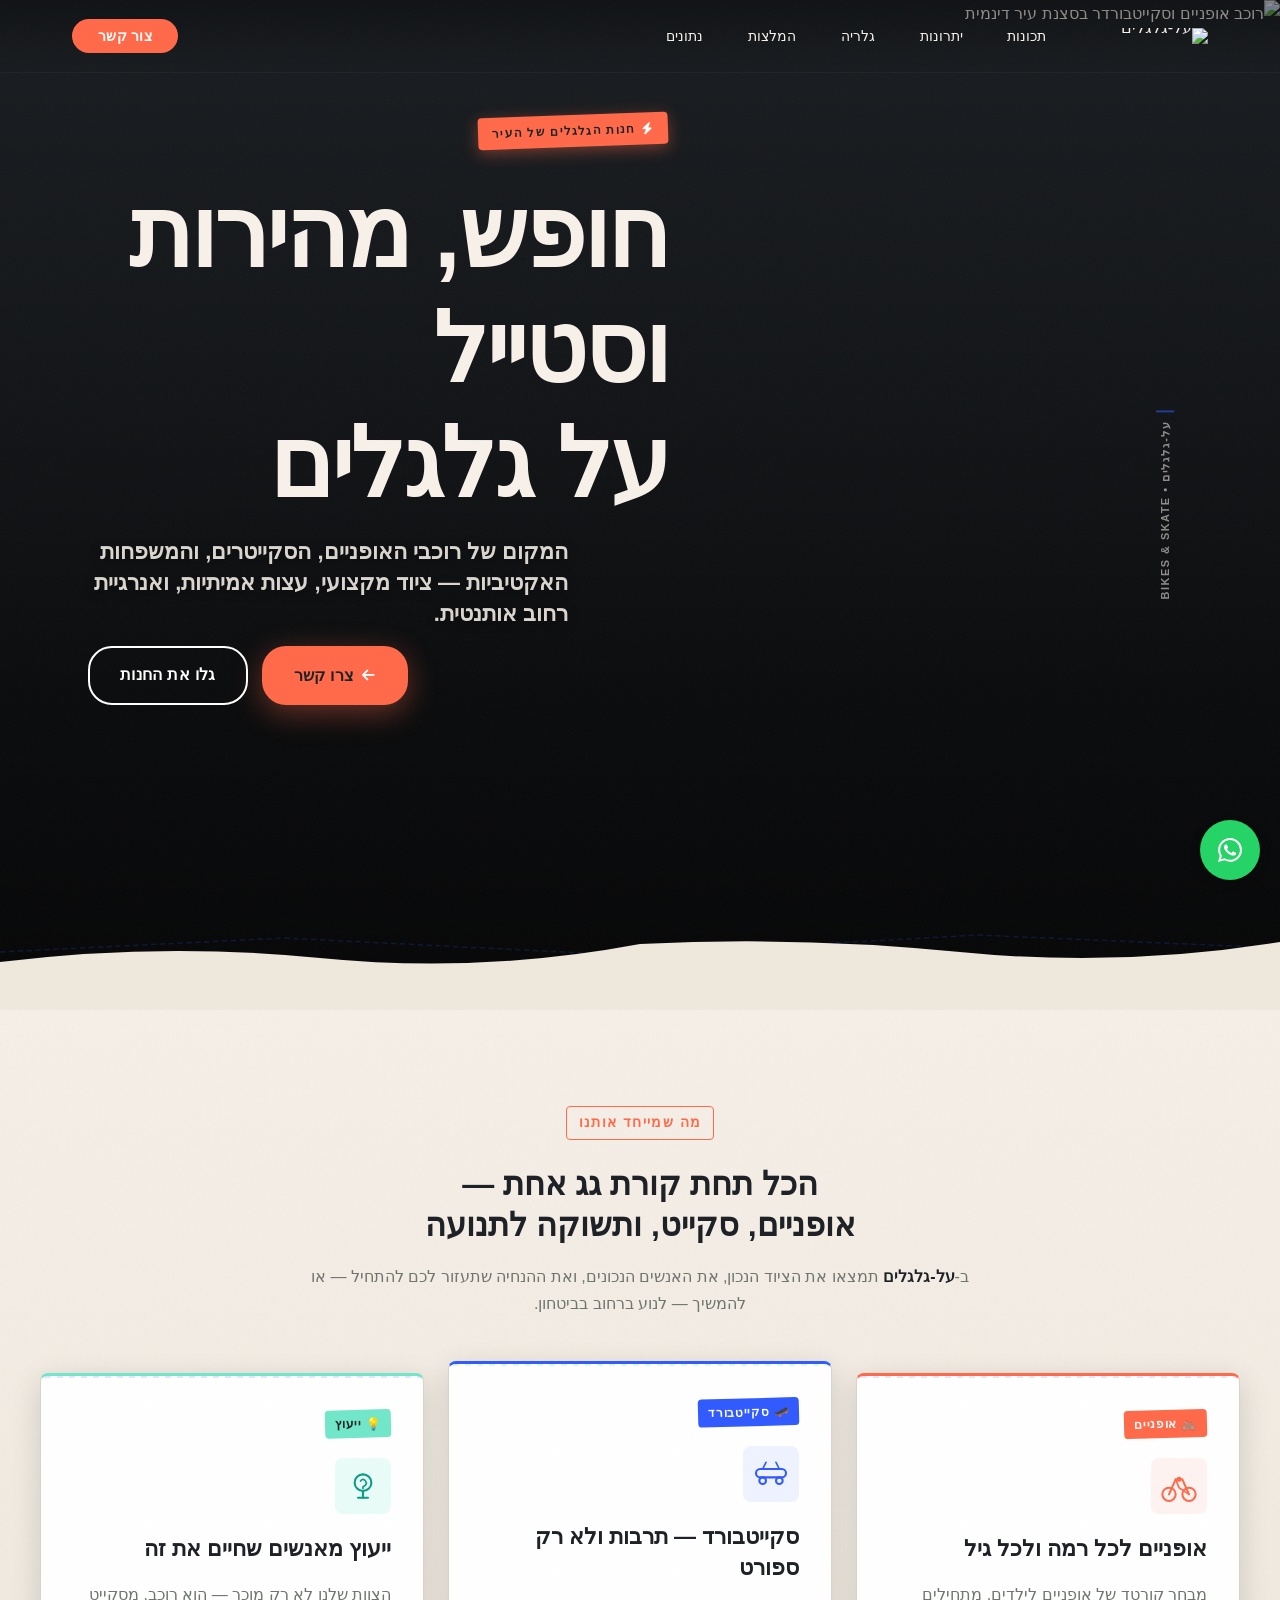
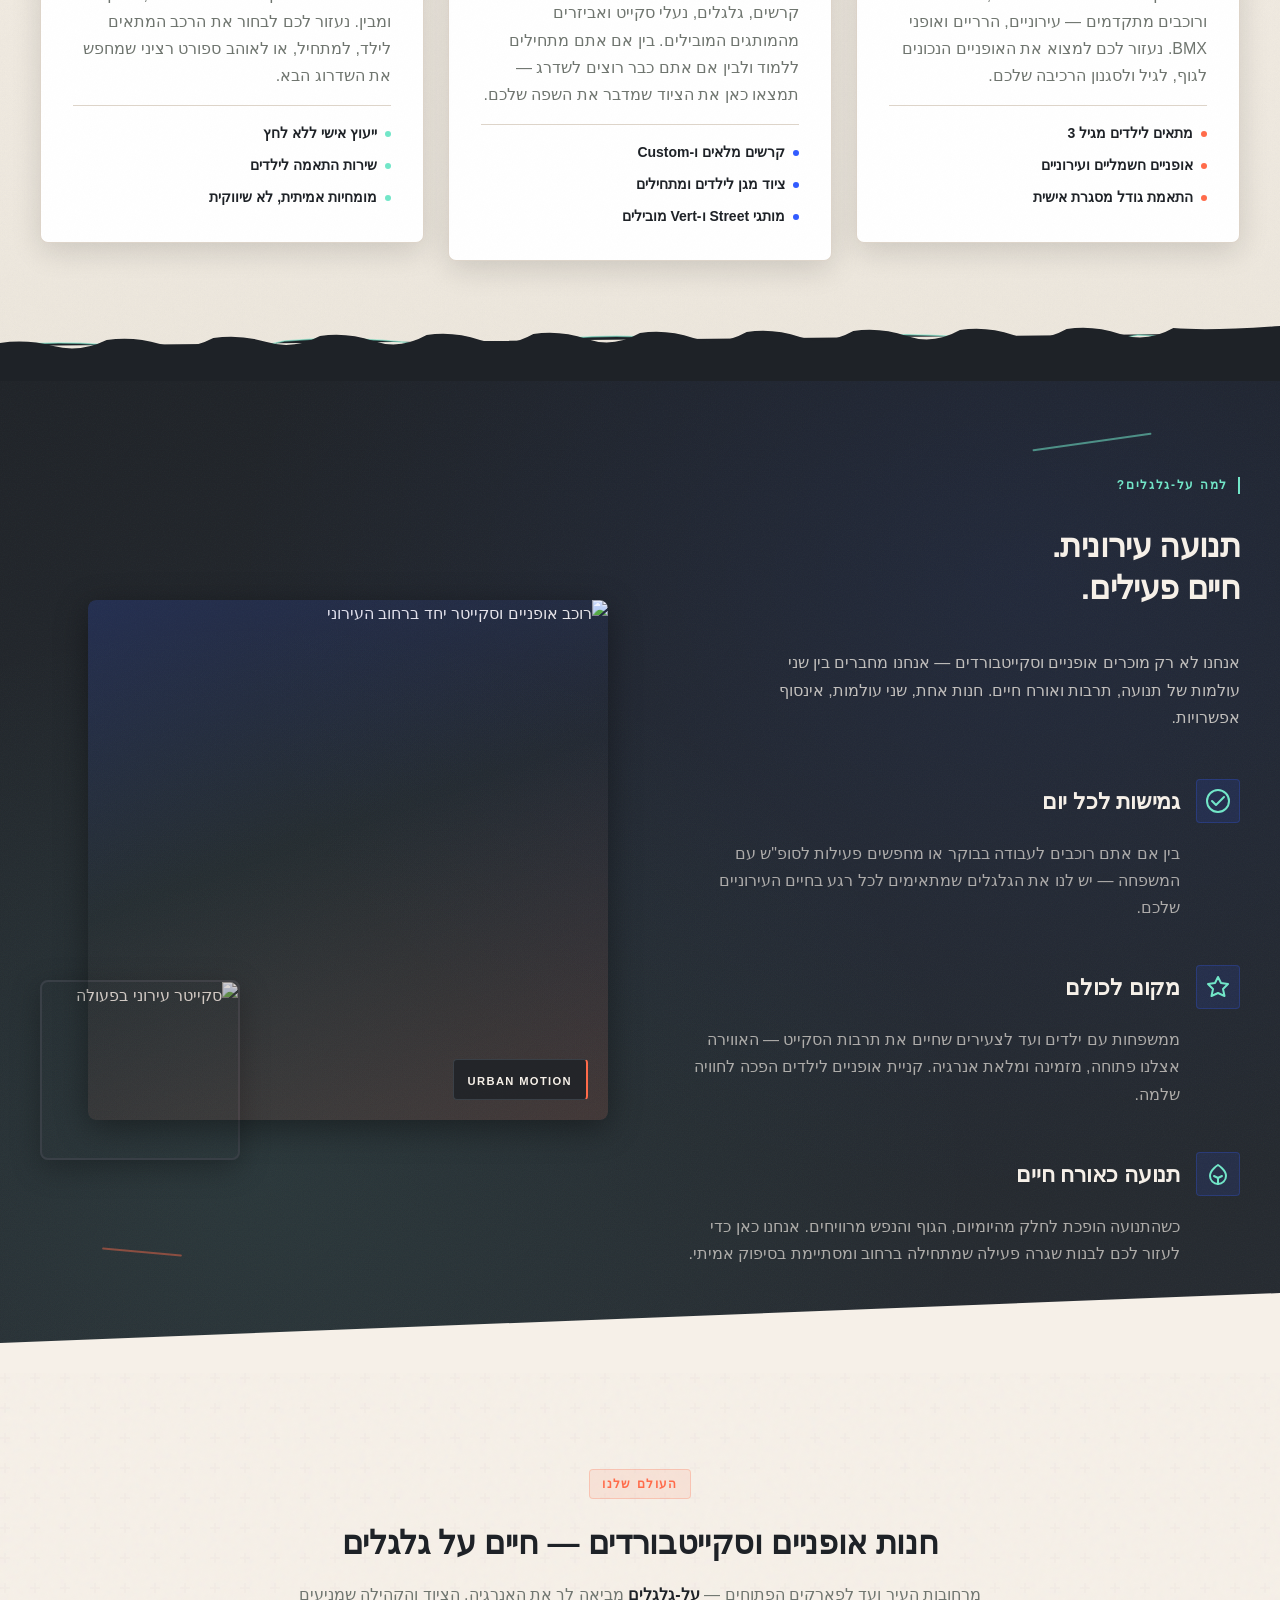
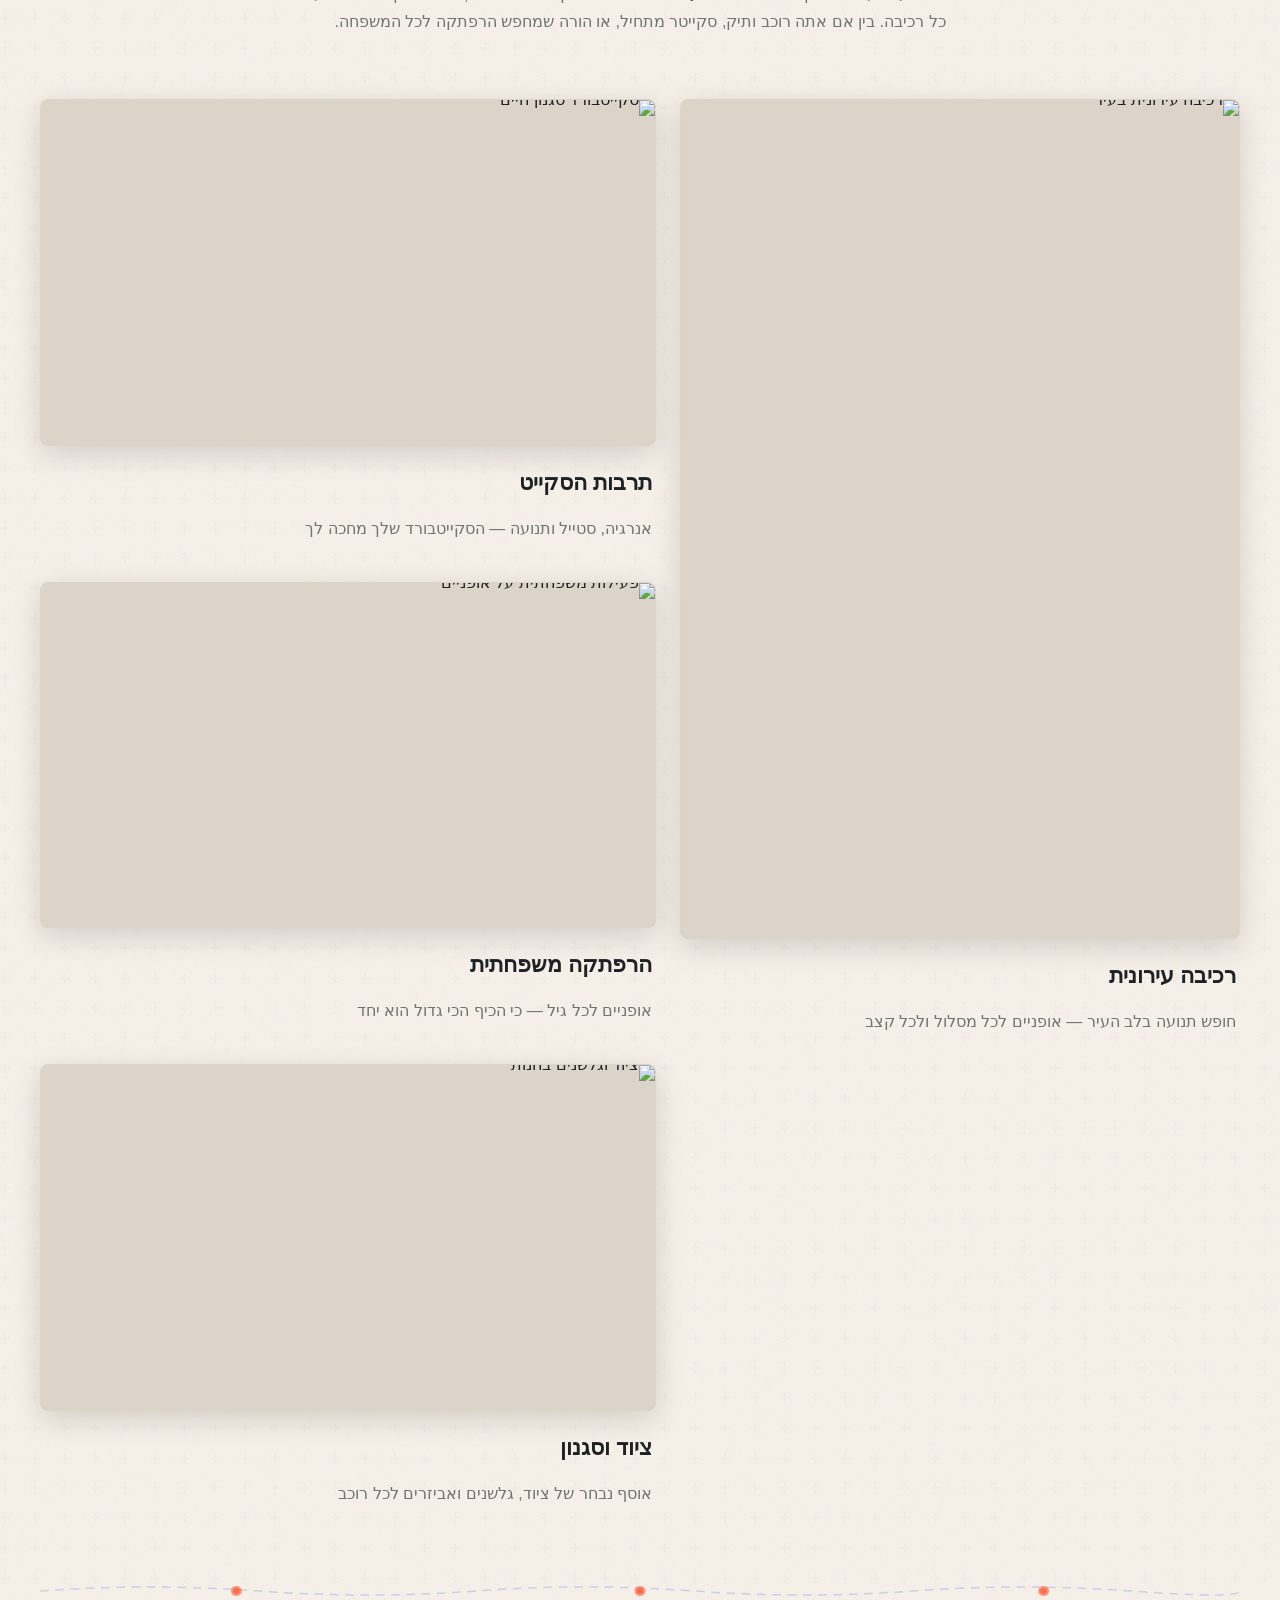
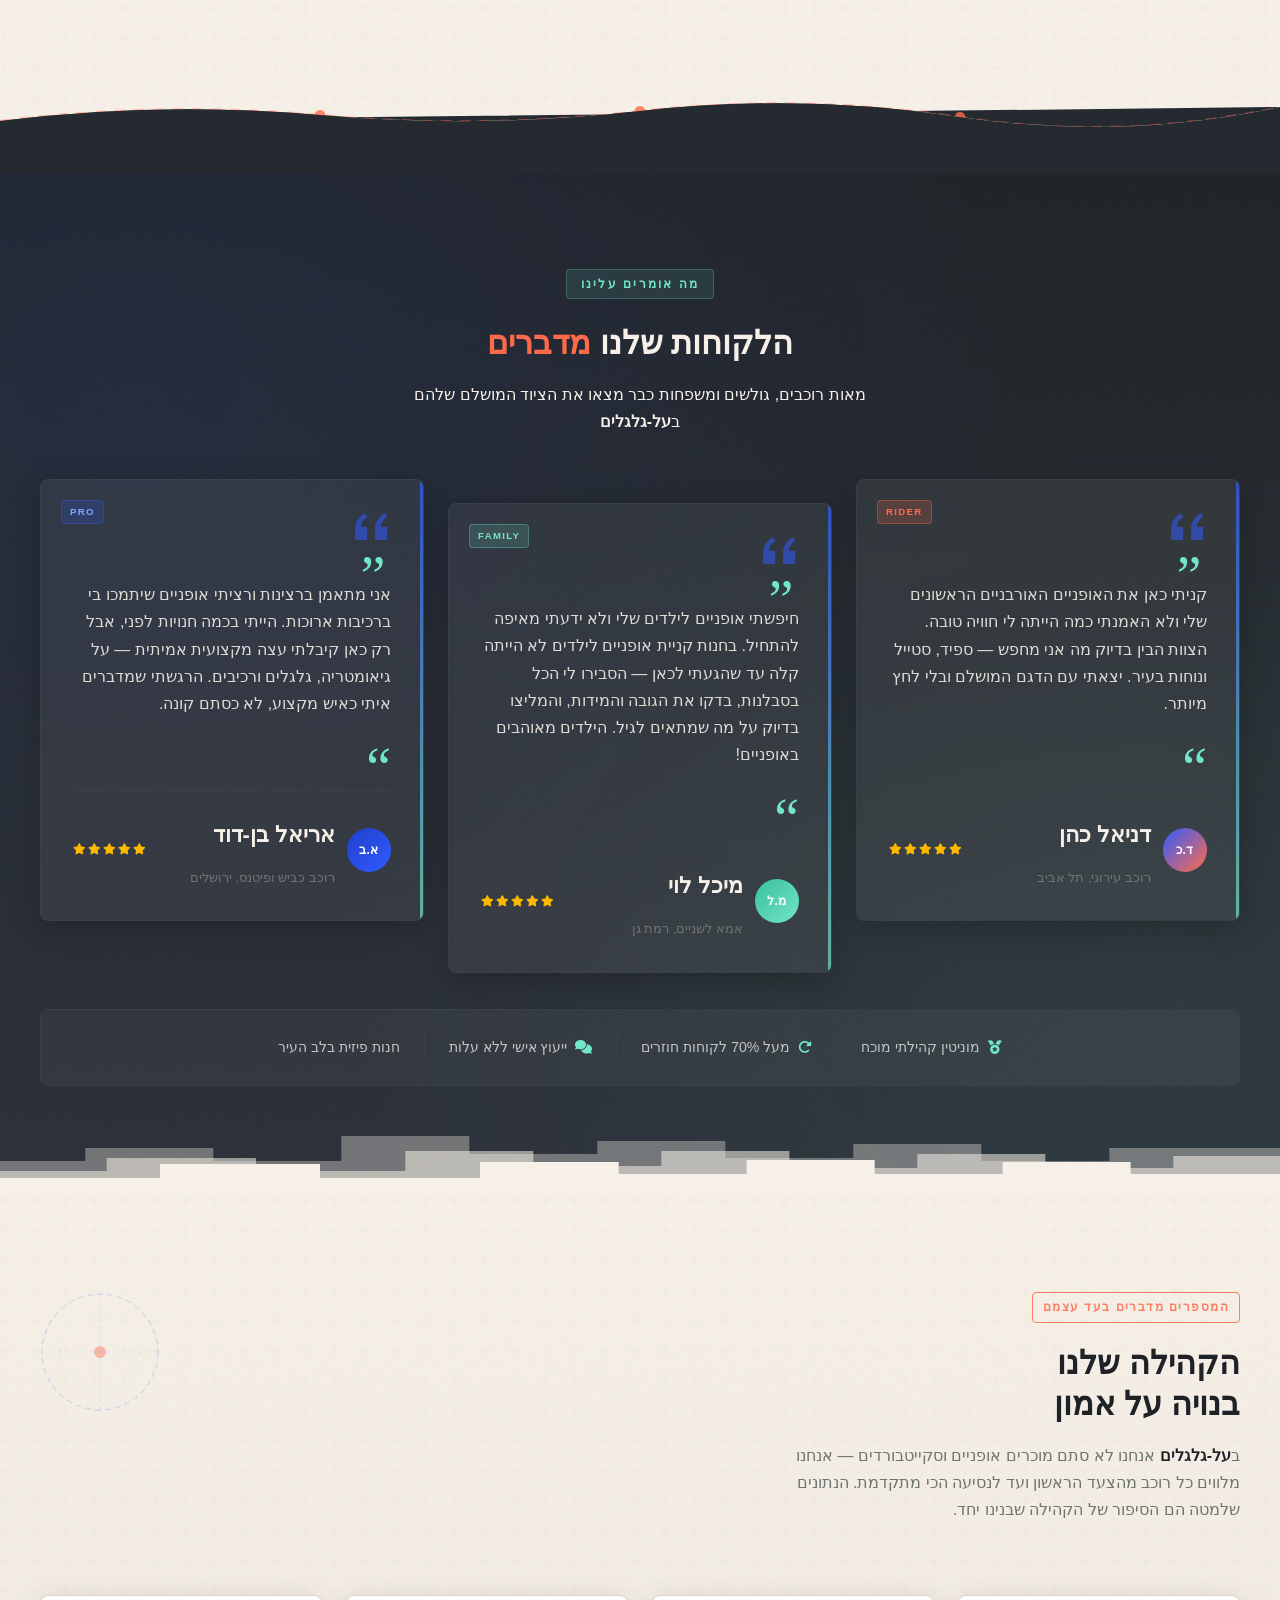
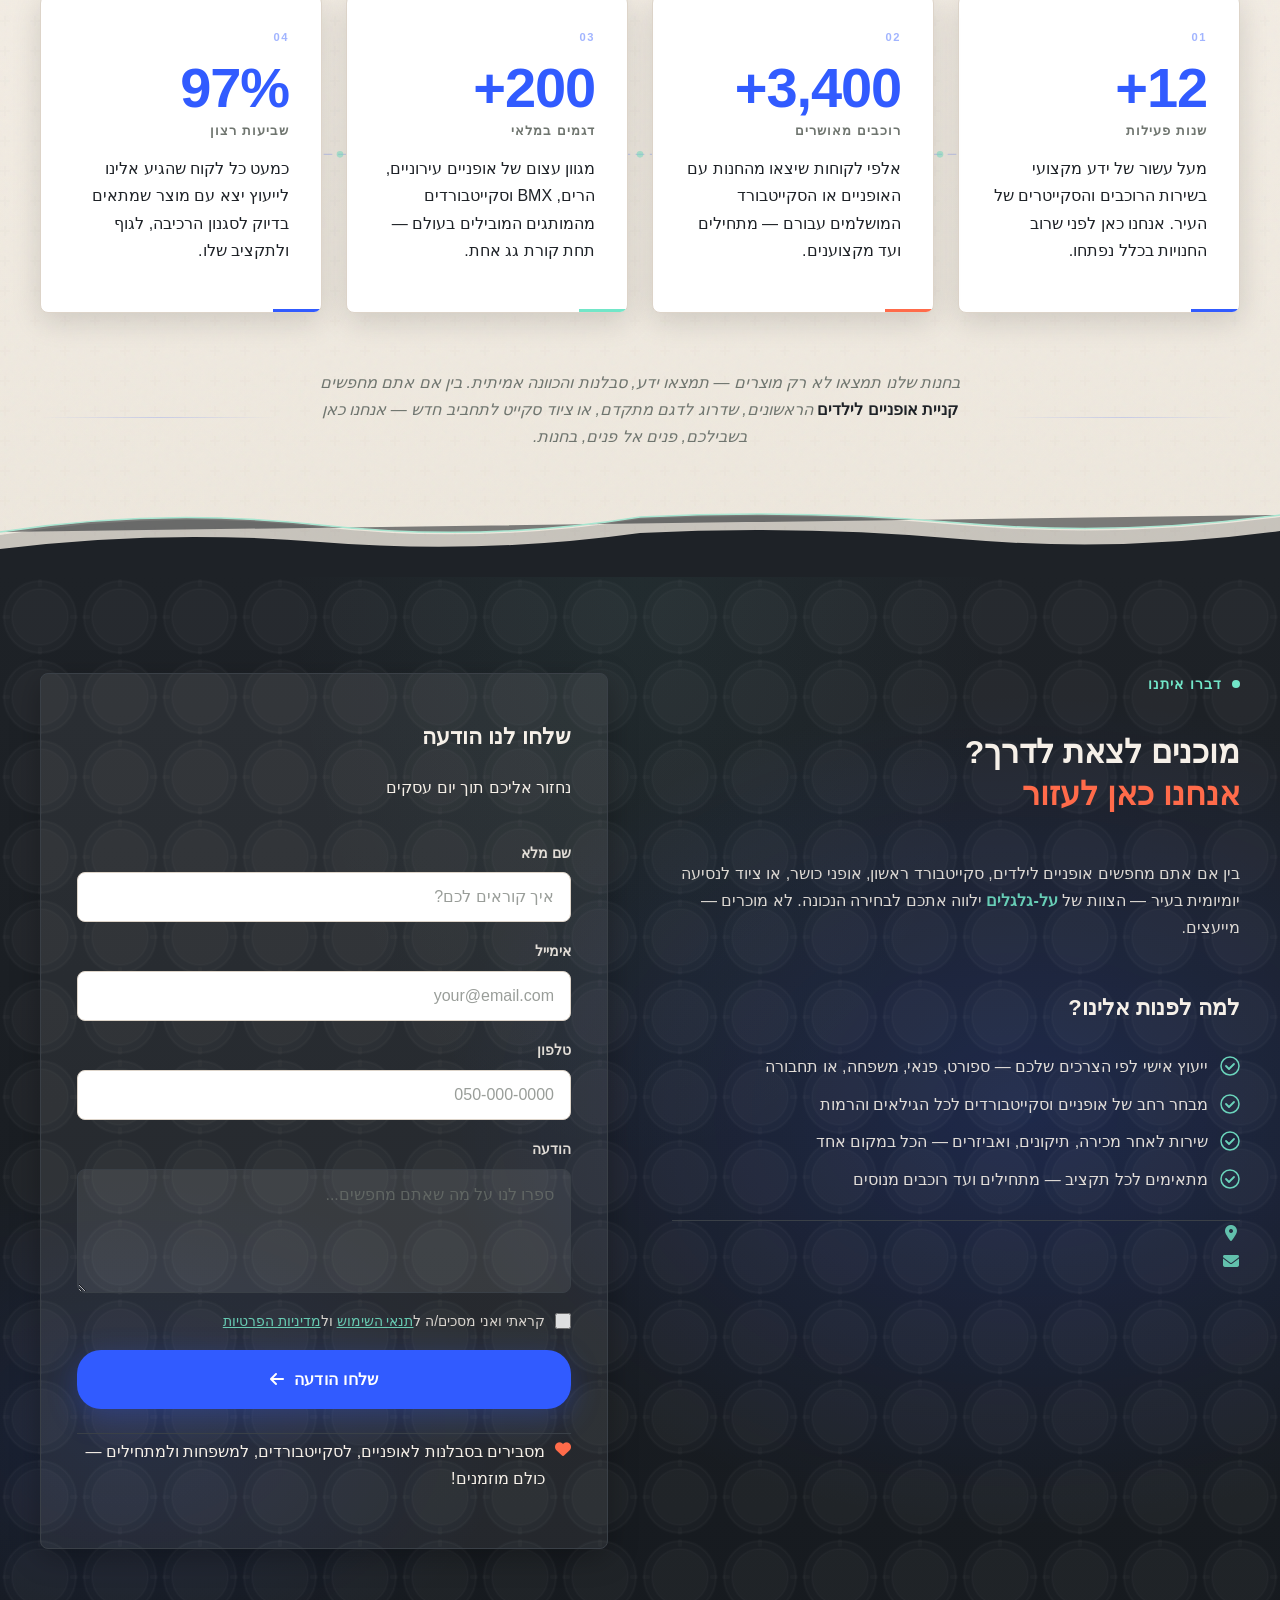
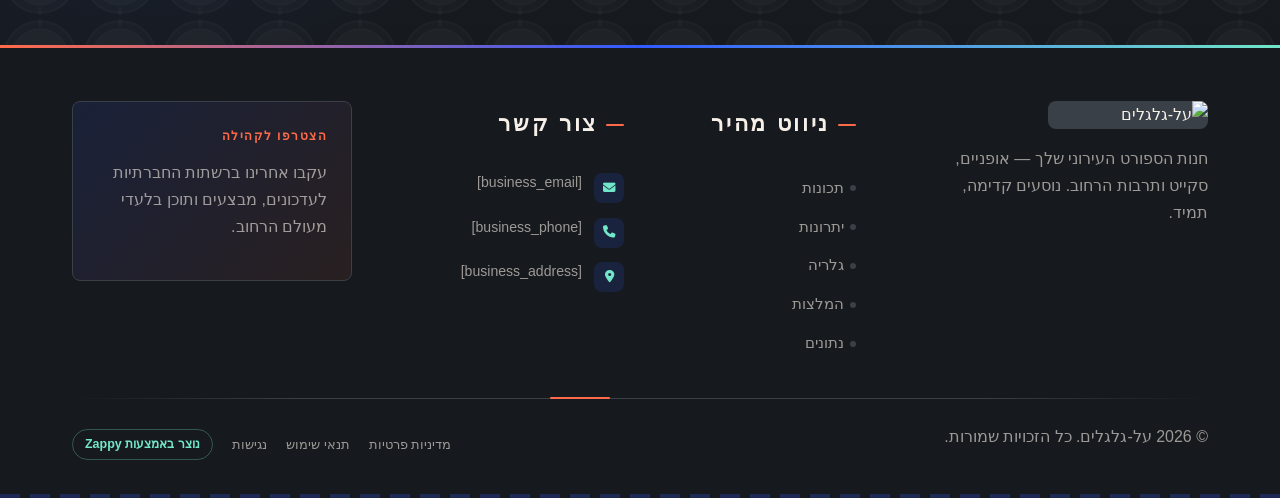
==== commit fed9a3cd: "Background sync: Progressive GitHub Sync" ====
--- a/public/index.html
+++ b/public/index.html
@@ -1 +1 @@
-<!doctype html><html dir="rtl" lang="he"><head><meta charset="UTF-8"><meta content="width=device-width,initial-scale=1" name="viewport"><meta content="index, follow" name="robots"><title>על-גלגלים — על-גלגלים</title><meta content="A retail shop specializing in bicycles and skateboards, operating in the action sports and urban mobility space. The business caters to both cycling enthusiasts" name="description"><meta content="על-גלגלים, על גלגלים, קניית אופניים לילדים, חנות אופניים וסקייטבורדים" name="keywords"><link href="/assets/favicon.ico" rel="icon" type="image/x-icon"><link href="/assets/favicon-16x16.png" rel="icon" type="image/png" sizes="16x16"><link href="/assets/favicon-32x32.png" rel="icon" type="image/png" sizes="32x32"><link href="/assets/favicon-48x48.png" rel="icon" type="image/png" sizes="48x48"><link href="/assets/favicon-192x192.png" rel="icon" type="image/png" sizes="192x192"><link href="/assets/favicon-512x512.png" rel="icon" type="image/png" sizes="512x512"><link href="/assets/apple-touch-icon.png" rel="apple-touch-icon"><script>!function(){"use strict";var t="24a04112-aa7d-4c91-9a8d-7393990a3b2c",e="https://qaapi.zappy5.com/api/analytics/track",a=18e5,n=2592e6,o=!0,i=!0,r=!0;var s=function(){var e="zappy_visitor_"+t,a=null;try{if(a=localStorage.getItem(e)){var o=JSON.parse(a),i=Date.now();if(i-o.created<n)return o.lastSeen=i,localStorage.setItem(e,JSON.stringify(o)),o.id}}catch(t){console.warn("Zappy Analytics: LocalStorage not available")}var r="zv_"+Date.now()+"_"+Math.random().toString(36).substr(2,9);try{localStorage.setItem(e,JSON.stringify({id:r,created:Date.now(),lastSeen:Date.now()}))}catch(t){}return r}(),c=function(){var e="zappy_session_"+t,n=null;try{if(n=sessionStorage.getItem(e)){var o=JSON.parse(n),i=Date.now();if(i-o.timestamp<a)return o.timestamp=i,sessionStorage.setItem(e,JSON.stringify(o)),o.id}}catch(t){console.warn("Zappy Analytics: SessionStorage not available")}var r="zs_"+Date.now()+"_"+Math.random().toString(36).substr(2,9);try{sessionStorage.setItem(e,JSON.stringify({id:r,timestamp:Date.now()}))}catch(t){}return r}();function l(a,n){n=n||{};var o={website_id:t,event_type:a,page_path:window.location.pathname,referrer:document.referrer||"direct",visitor_id:s,session_id:c,metadata:n};if(navigator.sendBeacon){var i=new Blob([JSON.stringify(o)],{type:"application/json"});navigator.sendBeacon(e,i)}else fetch(e,{method:"POST",headers:{"Content-Type":"application/json"},body:JSON.stringify(o),keepalive:!0}).catch(function(t){console.warn("Zappy Analytics: Failed to track event",t)})}o&&l("pageview",{title:document.title,url:window.location.href}),i&&document.addEventListener("click",function(t){var e=t.target;if("BUTTON"===e.tagName||e.closest("button")){var a="BUTTON"===e.tagName?e:e.closest("button");l("click",{element:"button",text:a.textContent.trim().substring(0,100),id:a.id||null,class:a.className||null})}else if("A"===e.tagName||e.closest("a")){var n="A"===e.tagName?e:e.closest("a");l("navigation",{element:"link",text:n.textContent.trim().substring(0,100),href:n.href,external:n.hostname!==window.location.hostname})}},!0),r&&document.addEventListener("submit",function(t){var e=t.target;l("form_submit",{form_id:e.id||null,form_name:e.name||null,form_action:e.action||null,form_method:e.method||"GET"})},!0);var d=Date.now();window.addEventListener("beforeunload",function(){l("page_unload",{time_on_page:Math.floor((Date.now()-d)/1e3),page_path:window.location.pathname})}),window.zappyAnalytics={track:l,getVisitorId:function(){return s},getSessionId:function(){return c}}}()</script><meta content="על-גלגלים — על-גלגלים" property="og:title"><meta content="A retail shop specializing in bicycles and skateboards, operating in the action sports and urban mobility space. The business caters to both cycling enthusiasts" property="og:description"><meta content="summary_large_image" name="twitter:card"><meta content="על-גלגלים — על-גלגלים" name="twitter:title"><meta content="A retail shop specializing in bicycles and skateboards, operating in the action sports and urban mobility space. The business caters to both cycling enthusiasts" name="twitter:description"><meta content="website" property="og:type"><meta content="he_IL" property="og:locale"><link href="https://cdnjs.cloudflare.com/ajax/libs/font-awesome/6.4.0/css/all.min.css" rel="stylesheet"><style>.skip-link{position:absolute;transform:translateY(-200%);left:0;top:0;padding:12px 18px;background:var(--bg-dark,#1a1a1a);color:var(--text-light,#fff);font-weight:600;border-radius:0 0 8px 0;z-index:10000}.skip-link:focus{transform:none;outline:2px solid var(--ring,#fff);outline-offset:2px}:focus-visible{outline:2px solid var(--ring,currentColor);outline-offset:3px}</style><link href="/assets/favicon.ico" rel="icon" type="image/x-icon"><link href="/assets/favicon-16x16.png" rel="icon" type="image/png" sizes="16x16"><link href="/assets/favicon-32x32.png" rel="icon" type="image/png" sizes="32x32"><link href="/assets/favicon-48x48.png" rel="icon" type="image/png" sizes="48x48"><link href="/assets/favicon-192x192.png" rel="icon" type="image/png" sizes="192x192"><link href="/assets/favicon-512x512.png" rel="icon" type="image/png" sizes="512x512"><link href="/assets/apple-touch-icon.png" rel="apple-touch-icon"><link href="https://cdn.jsdelivr.net/npm/vanilla-cookieconsent@3/dist/cookieconsent.css" rel="stylesheet"><script src="https://cdn.jsdelivr.net/npm/vanilla-cookieconsent@3/dist/cookieconsent.umd.js"></script><script src="https://cdn.jsdelivr.net/gh/mickidum/acc_toolbar/acctoolbar/acctoolbar.min.js"></script><link href="/styles.css" rel="stylesheet"><style id="zappy-dropdown-submenu-styles">#navMenu li:has(.sub-menu),.nav-menu li:has(.sub-menu),.navbar li:has(.sub-menu),nav li:has(.sub-menu){position:relative}#navMenu .sub-menu,.nav-menu .sub-menu,.navbar .sub-menu,nav .sub-menu{display:block!important;position:absolute!important;top:100%;left:0;min-width:220px;background:#fff;border-radius:8px;box-shadow:0 8px 25px rgba(0,0,0,.15);padding:8px 0;opacity:0;visibility:hidden;transform:translateY(10px);transition:all .3s ease;z-index:1000;list-style:none;pointer-events:none}#navMenu li:hover>.sub-menu,.nav-menu li:hover>.sub-menu,.navbar li:hover>.sub-menu,nav li:hover>.sub-menu{opacity:1!important;visibility:visible!important;transform:translateY(0)!important;pointer-events:auto!important}.sub-menu li{list-style:none;margin:0;padding:0}.sub-menu a{display:block!important;padding:10px 16px!important;color:var(--text-dark,#333)!important;font-weight:500;text-decoration:none;white-space:nowrap;transition:background-color .2s}.sub-menu .zappy-nav-child>a{padding-left:28px!important;font-size:.9em!important;opacity:.85!important}[dir=rtl] .sub-menu .zappy-nav-child>a,html[lang=ar] .sub-menu .zappy-nav-child>a,html[lang=he] .sub-menu .zappy-nav-child>a{padding-left:10px!important;padding-right:28px!important}.sub-menu .zappy-nav-parent>a{font-weight:600!important}.sub-menu a:hover{background-color:#f5f5f5}[dir=rtl] .nav-menu .sub-menu,[dir=rtl] .navbar .sub-menu,[dir=rtl] nav .sub-menu,html[lang=ar] .nav-menu .sub-menu,html[lang=ar] .navbar .sub-menu,html[lang=ar] nav .sub-menu,html[lang=he] .nav-menu .sub-menu,html[lang=he] .navbar .sub-menu,html[lang=he] nav .sub-menu{left:auto!important;right:0!important}.sub-menu:empty,.sub-menu:not(:has(li)):not(:has(> a)),.sub-menu:not(:has(li:not(.zappy-hidden-menu-item))):not(:has(> a)){display:none!important;opacity:0!important;visibility:hidden!important;pointer-events:none!important}li:has(.menu-group-title):hover>.sub-menu{opacity:1!important;visibility:visible!important;transform:translateY(0)!important;pointer-events:auto!important}#navMenu>li>.menu-group-title,.nav-menu>li>.menu-group-title{display:inline-block;padding:.5rem 1rem;cursor:default;user-select:none}@media (max-width:768px){#navMenu .sub-menu,.nav-menu .sub-menu,.navbar .sub-menu,nav .sub-menu{position:static!important;transform:none!important;box-shadow:none!important;background:0 0!important;max-height:0;overflow:hidden;opacity:0;visibility:hidden;transition:max-height .3s ease,opacity .3s ease;padding:0!important;border-radius:0!important}#navMenu .sub-menu.mobile-expanded,.nav-menu .sub-menu.mobile-expanded,.navbar .sub-menu.mobile-expanded{max-height:none!important;overflow-y:visible!important;opacity:1!important;visibility:visible!important;padding:8px 0 8px 16px!important}[dir=rtl] .sub-menu.mobile-expanded,html[lang=he] .sub-menu.mobile-expanded{padding:8px 16px 8px 0!important}#navMenu li:hover>.sub-menu,.nav-menu li:hover>.sub-menu,.navbar li:hover>.sub-menu,nav li:hover>.sub-menu{opacity:0;visibility:hidden;pointer-events:none}#navMenu li>.sub-menu.mobile-expanded,.nav-menu li>.sub-menu.mobile-expanded,.navbar li>.sub-menu.mobile-expanded,nav li>.sub-menu.mobile-expanded{opacity:1!important;visibility:visible!important;pointer-events:auto!important}#navMenu li:has(.sub-menu),.nav-menu li:has(.sub-menu),.navbar li:has(.sub-menu),nav li:has(.sub-menu){display:flex!important;flex-wrap:wrap!important;align-items:center!important;position:relative!important;min-height:44px!important}#navMenu li:has(.sub-menu)>a,.nav-menu li:has(.sub-menu)>a,.navbar li:has(.sub-menu)>a,nav li:has(.sub-menu)>a{flex:1!important;min-width:0!important}#navMenu li:has(.sub-menu)>.menu-group-title,.nav-menu li:has(.sub-menu)>.menu-group-title,.navbar li:has(.sub-menu)>.menu-group-title,nav li:has(.sub-menu)>.menu-group-title{flex:1!important;min-width:0!important;padding:0!important;line-height:inherit!important}#navMenu li:has(.sub-menu)>.sub-menu,.nav-menu li:has(.sub-menu)>.sub-menu,.navbar li:has(.sub-menu)>.sub-menu,nav li:has(.sub-menu)>.sub-menu{flex-basis:100%!important;width:100%!important}#navMenu li:has(.sub-menu)>a [class*=arrow],#navMenu li:has(.sub-menu)>a [class*=chevron],.nav-menu li:has(.sub-menu)>a .fa-angle-down,.nav-menu li:has(.sub-menu)>a .fa-chevron-down,.nav-menu li:has(.sub-menu)>a [class*=arrow],.nav-menu li:has(.sub-menu)>a [class*=chevron],nav li:has(.sub-menu)>a [class*=arrow],nav li:has(.sub-menu)>a [class*=chevron]{display:none!important;visibility:hidden!important}.mobile-submenu-toggle{display:flex!important;align-items:center!important;justify-content:center!important;width:44px!important;height:auto!important;background:0 0!important;border:none!important;cursor:pointer!important;color:var(--text-light)!important;position:static!important;flex-shrink:0!important;align-self:stretch!important;z-index:2!important;padding:0!important;margin:0!important}.mobile-submenu-toggle::after{content:''!important;width:0!important;height:0!important;border-left:6px solid transparent!important;border-right:6px solid transparent!important;border-top:7px solid currentColor!important;transition:transform .3s ease!important}.mobile-submenu-toggle.expanded::after{transform:rotate(180deg)!important}.sub-menu a{padding:10px 0!important;display:block!important;color:var(--text-light)!important;white-space:normal!important}.sub-menu .zappy-nav-child>a{padding-left:28px!important;font-size:.9em!important;opacity:.85!important}[dir=rtl] .sub-menu .zappy-nav-child>a,html[lang=ar] .sub-menu .zappy-nav-child>a,html[lang=he] .sub-menu .zappy-nav-child>a{padding-left:0!important;padding-right:28px!important}.sub-menu .zappy-nav-parent>a{font-weight:600!important}#navMenu.active,.nav-menu.active{max-width:100vw!important;overflow-x:hidden!important;box-sizing:border-box!important}.navbar .sub-menu li a,.zappy-products-dropdown .sub-menu a,nav.navbar .sub-menu li a{color:var(--text-light)!important}}@media (min-width:769px){.mobile-submenu-toggle{display:none!important}}</style><style id="zappy-widget-visibility">html[dir=rtl] .whatsapp-float{right:20px!important;left:auto!important}html:not([dir]) .whatsapp-float,html[dir=ltr] .whatsapp-float{left:20px!important;right:auto!important}html[dir=rtl] #mic-access-tool-general-button,html[dir=rtl] #mic-init-access-tool #mic-access-tool-general-button,html[dir=rtl] #mic-init-access-tool .mic-access-tool-general-button,html[dir=rtl] ._access-icon,html[dir=rtl] .mic-access-tool-general-button{left:20px!important;right:auto!important}html:not([dir]) #mic-access-tool-general-button,html:not([dir]) #mic-init-access-tool #mic-access-tool-general-button,html:not([dir]) #mic-init-access-tool .mic-access-tool-general-button,html:not([dir]) ._access-icon,html:not([dir]) .mic-access-tool-general-button,html[dir=ltr] #mic-access-tool-general-button,html[dir=ltr] #mic-init-access-tool #mic-access-tool-general-button,html[dir=ltr] #mic-init-access-tool .mic-access-tool-general-button,html[dir=ltr] ._access-icon,html[dir=ltr] .mic-access-tool-general-button{right:20px!important;left:auto!important}@media (max-width:768px){.whatsapp-float{display:flex!important}}@media (min-width:769px){.whatsapp-float{display:flex!important}}@media (max-width:768px){#mic-access-tool-general-button,#mic-init-access-tool #mic-access-tool-general-button,#mic-init-access-tool .mic-access-tool-general-button,._access-icon,.mic-access-tool-general-button{display:flex!important;visibility:visible!important;opacity:1!important;pointer-events:auto!important}#mic-access-tool-box.opened-mic-access-tool,#mic-init-access-tool #mic-access-tool-box.opened-mic-access-tool,.mic-access-tool-box.opened-mic-access-tool{visibility:visible!important;opacity:1!important;pointer-events:auto!important}}@media (min-width:769px){#mic-access-tool-general-button,#mic-init-access-tool #mic-access-tool-general-button,#mic-init-access-tool .mic-access-tool-general-button,._access-icon,.mic-access-tool-general-button{display:flex!important;visibility:visible!important;opacity:1!important;pointer-events:auto!important}#mic-access-tool-box.opened-mic-access-tool,#mic-init-access-tool #mic-access-tool-box.opened-mic-access-tool,.mic-access-tool-box.opened-mic-access-tool{visibility:visible!important;opacity:1!important;pointer-events:auto!important}}</style></head><body><a href="#main" class="skip-link">דלג לתוכן הראשי</a><nav class="navbar" dir="rtl"><button class="mobile-toggle" aria-label="Menu" id="mobileToggle"><svg viewBox="0 0 24 24" fill="none" height="24" width="24" class="hamburger-icon"><path d="M3 12h18M3 6h18M3 18h18" stroke="currentColor" stroke-width="2" stroke-linecap="round"></path></svg> <svg viewBox="0 0 24 24" fill="none" height="24" width="24" class="close-icon" style="display:none"><path d="M18 6L6 18M6 6l12 12" stroke="currentColor" stroke-width="2" stroke-linecap="round"></path></svg></button> <button class="phone-header-btn" aria-label="Call" data-phone="[business_phone]"><svg viewBox="0 0 24 24" fill="currentColor" height="20" width="20"><path d="M22 16.92v3a2 2 0 0 1-2.18 2 19.79 19.79 0 0 1-8.63-3.07 19.5 19.5 0 0 1-6-6 19.79 19.79 0 0 1-3.07-8.67A2 2 0 0 1 4.11 2h3a2 2 0 0 1 2 1.72 12.84 12.84 0 0 0 .7 2.81 2 2 0 0 1-.45 2.11L8.09 9.91a16 16 0 0 0 6 6l1.27-1.27a2 2 0 0 1 2.11-.45 12.84 12.84 0 0 0 2.81.7A2 2 0 0 1 22 16.92z"></path></svg></button><div class="nav-container"><div class="nav-right-group"><div class="nav-brand"><a href="/" class="logo-link"><img alt="על-גלגלים" src="/assets/site-----image-1.webp" class="logo"></a></div><ul class="nav-menu" id="navMenu"><li><a href="#features">תכונות</a></li><li><a href="#benefits">יתרונות</a></li><li><a href="#showcase">גלריה</a></li><li><a href="#testimonials">המלצות</a></li><li><a href="#stats">נתונים</a></li></ul></div><div class="nav-cta-container"><a href="#contact" class="nav-cta-btn">צור קשר</a></div></div></nav><script>window.addEventListener("load",function(){const e=document.querySelector(".navbar, nav, header");if(!e)return void console.log("[Navbar] Navbar element not found");let t=document.getElementById("mobileToggle")||document.querySelector(".mobile-toggle")||document.querySelector(".hamburger")||document.querySelector(".hamburger-menu")||document.querySelector(".menu-toggle")||document.querySelector(".burger-menu")||document.querySelector('[aria-label="Menu"]')||document.querySelector('[aria-label="תפריט"]');const o=document.querySelector(".phone-header-btn"),n=window.getComputedStyle(e);let r=n.backgroundColor;if(console.log("[Navbar] Initial navbar background:",r),"transparent"===r||"rgba(0, 0, 0, 0)"===r||r.startsWith("rgba")&&r.includes(", 0)")){const e=n.backgroundImage;if(e&&"none"!==e)console.log("[Navbar] Navbar has background image/gradient, using dark text"),r="rgb(240, 240, 240)";else{const e=window.getComputedStyle(document.body).backgroundColor;console.log("[Navbar] Navbar transparent, using body background:",e),r=e}}const i=r.match(/\d+/g);if(i&&i.length>=3){const e=(.299*parseInt(i[0])+.587*parseInt(i[1])+.114*parseInt(i[2]))/255;console.log("[Navbar] Mobile button colors preserved from Claude CSS (luminance:",e.toFixed(2)+")");const n=document.createElement("style");n.id="zappy-mobile-nav-fix";document.documentElement.lang;document.documentElement.dir,n.textContent='\n        /* Hide mobile buttons on desktop, show only on mobile */\n        @media (min-width: 769px) {\n          .mobile-toggle,\n          .phone-header-btn {\n            display: none !important;\n          }\n        }\n        \n        /* Show and position mobile buttons correctly on mobile */\n        @media (max-width: 768px) {\n          .mobile-toggle,\n          .phone-header-btn {\n            position: absolute !important;\n            top: 0 !important;\n            bottom: 0 !important;\n            margin-top: auto !important;\n            margin-bottom: auto !important;\n            z-index: 1001 !important;\n            display: flex !important;\n            align-items: center !important;\n            justify-content: center !important;\n            width: 36px !important;\n            height: 36px !important;\n            border-radius: 50% !important;\n            border: none !important;\n            cursor: pointer !important;\n            padding: 6px !important;\n            background: none !important;\n            color: var(--nav-text, var(--text-light)) !important;\n            touch-action: manipulation !important;\n            -webkit-tap-highlight-color: transparent !important;\n          }\n          \n          /* LTR positioning (default): hamburger LEFT, phone RIGHT */\n          html:not([dir="rtl"]):not([lang="he"]):not([lang="ar"]) .mobile-toggle,\n          html[dir="ltr"] .mobile-toggle {\n            left: 12px !important;\n            right: auto !important;\n          }\n          html:not([dir="rtl"]):not([lang="he"]):not([lang="ar"]) .phone-header-btn,\n          html[dir="ltr"] .phone-header-btn {\n            right: 12px !important;\n            left: auto !important;\n          }\n          \n          /* RTL positioning: hamburger RIGHT, phone LEFT */\n          html[dir="rtl"] .mobile-toggle,\n          html[lang="he"] .mobile-toggle,\n          html[lang="ar"] .mobile-toggle {\n            right: 12px !important;\n            left: auto !important;\n          }\n          html[dir="rtl"] .phone-header-btn,\n          html[lang="he"] .phone-header-btn,\n          html[lang="ar"] .phone-header-btn {\n            left: 12px !important;\n            right: auto !important;\n          }\n          \n          /* CRITICAL: Ensure nav-container has min-height on mobile */\n          /* All children are positioned absolutely/fixed on mobile, so height:auto collapses to 0 */\n          .nav-container {\n            min-height: 70px !important;\n            position: relative !important;\n          }\n          \n          /* Ensure SVG icons are properly sized and inherit color */\n          .mobile-toggle svg,\n          .phone-header-btn svg {\n            width: 24px !important;\n            height: 24px !important;\n            /* Don\'t force display - let JavaScript control hamburger/close toggle */\n          }\n          \n          /* Reset nav-cta-container on mobile - remove desktop box-shadow/padding */\n          /* that creates a visible ghost box when CTA button is hidden */\n          .nav-cta-container {\n            box-shadow: none !important;\n            padding: 0 !important;\n          }\n          \n          /* Hide nav-cta-container entirely on mobile when there\'s no lang-switcher */\n          /* (only the CTA button is inside, and it\'s hidden on mobile) */\n          .nav-cta-container:not(:has(.lang-switcher)) {\n            display: none !important;\n          }\n          \n          /* CRITICAL: Prevent hero image fade gradient from bleeding over headline text */\n          /* The .image-fade-gradient has bottom: -30px (extends below parent) */\n          /* On mobile stacked layout, this overlaps the h1 text below the image */\n          .hero-image-column {\n            overflow: hidden !important;\n          }\n          .image-fade-gradient {\n            bottom: 0 !important;\n          }\n          \n          /* Hide desktop language switcher on mobile - hamburger menu handles it */\n          /* High specificity to override stored CSS */\n          .lang-switcher,\n          .nav-cta-container .lang-switcher,\n          .nav-container .lang-switcher,\n          .navbar .lang-switcher,\n          .navbar .nav-cta-container .lang-switcher {\n            display: none !important;\n          }\n        }\n      ';const r=document.getElementById("zappy-mobile-nav-fix");r&&r.remove(),document.head.appendChild(n),console.log("[Navbar] Critical CSS injected for mobile nav positioning");const a=window.innerWidth<=768;if(t){const e=t.querySelector(".hamburger-icon"),o=t.querySelector(".close-icon");e&&(e.style.setProperty("width","24px","important"),e.style.setProperty("height","24px","important"),e.style.setProperty("display","block","important")),o&&(o.style.setProperty("width","24px","important"),o.style.setProperty("height","24px","important"),o.style.setProperty("display","none","important")),a?(t.style.setProperty("position","absolute","important"),t.style.setProperty("top","0","important"),t.style.setProperty("bottom","0","important"),t.style.setProperty("margin-top","auto","important"),t.style.setProperty("margin-bottom","auto","important"),t.style.setProperty("z-index","1001","important"),t.style.removeProperty("left"),t.style.removeProperty("right"),console.log("[Navbar] Mobile toggle positioning applied (mobile viewport)")):(t.style.removeProperty("position"),t.style.removeProperty("top"),t.style.removeProperty("transform"),t.style.removeProperty("z-index"),t.style.removeProperty("left"),t.style.removeProperty("right"),console.log("[Navbar] Desktop viewport - cleared mobile toggle inline positioning"))}if(o){const e=o.querySelector("svg");e&&(e.style.width="24px",e.style.height="24px",e.setAttribute("width","24"),e.setAttribute("height","24")),a?(o.style.setProperty("position","absolute","important"),o.style.setProperty("top","0","important"),o.style.setProperty("bottom","0","important"),o.style.setProperty("margin-top","auto","important"),o.style.setProperty("margin-bottom","auto","important"),o.style.setProperty("z-index","1001","important"),o.style.removeProperty("left"),o.style.removeProperty("right"),console.log("[Navbar] Phone button positioning applied (mobile viewport)")):(o.style.removeProperty("position"),o.style.removeProperty("top"),o.style.removeProperty("transform"),o.style.removeProperty("z-index"),o.style.removeProperty("left"),o.style.removeProperty("right"),console.log("[Navbar] Desktop viewport - cleared phone button inline positioning"))}}else console.log("[Navbar] Could not parse background color:",r);t=document.getElementById("mobileToggle")||document.querySelector(".mobile-toggle")||document.querySelector(".hamburger")||document.querySelector(".hamburger-menu")||document.querySelector(".menu-toggle")||document.querySelector(".burger-menu")||document.querySelector('[aria-label="Menu"]')||document.querySelector('[aria-label="תפריט"]');const a=document.getElementById("navMenu")||document.querySelector(".nav-menu")||document.querySelector(".nav-links")||document.querySelector("nav ul:not(.submenu)");if(!t||!a)return void console.log("[Navbar] Mobile toggle or menu not found:",{toggle:!!t,menu:!!a});a.id||(a.id="navMenu"),console.log("[Navbar] Initializing mobile menu...");const l=t.cloneNode(!0);t.parentNode.replaceChild(l,t);var s=0;function p(e){var t=Date.now();t-s<300||(s=t,function(e){e.preventDefault(),e.stopPropagation();const t=l.querySelector(".hamburger-icon"),o=l.querySelector(".close-icon");a.classList.contains("active")?(a.classList.remove("active"),t&&t.style.setProperty("display","block","important"),o&&o.style.setProperty("display","none","important"),document.body.style.overflow="",console.log("[Navbar] Menu closed")):(a.classList.add("active"),t&&t.style.setProperty("display","none","important"),o&&o.style.setProperty("display","block","important"),document.body.style.overflow="hidden",console.log("[Navbar] Menu opened"))}(e))}l.addEventListener("click",p),l.addEventListener("touchend",p),a.querySelectorAll("a").forEach(function(e){e.addEventListener("click",function(){if("#"===this.getAttribute("href"))return;const e=l.querySelector(".hamburger-icon"),t=l.querySelector(".close-icon");a.classList.remove("active"),e&&e.style.setProperty("display","block","important"),t&&t.style.setProperty("display","none","important"),document.body.style.overflow="",console.log("[Navbar] Menu closed (link clicked)")})});var c=a.querySelectorAll(".dropdown-toggle");c.forEach(function(e){e.addEventListener("click",function(e){e.preventDefault(),e.stopPropagation();var t=this.closest(".nav-dropdown");t&&(t.parentNode.querySelectorAll(".nav-dropdown.open").forEach(function(e){e!==t&&e.classList.remove("open")}),t.classList.toggle("open"),console.log("[Navbar] Dropdown toggled:",t.classList.contains("open")?"open":"closed"))})}),document.addEventListener("click",function(e){e.target.closest(".nav-dropdown")||document.querySelectorAll(".nav-dropdown.open").forEach(function(e){e.classList.remove("open")})}),console.log("[Navbar] Dropdown handlers initialized for "+c.length+" dropdowns"),o&&o.addEventListener("click",function(){const e=document.querySelectorAll('a[href^="tel:"]'),t=e.length>0?e[0].getAttribute("href").replace("tel:",""):"[business_phone]";window.location.href="tel:"+t,console.log("[Navbar] Phone button clicked")}),console.log("[Navbar] Mobile menu initialized successfully")})</script><main id="main"><section class="index-hero-section" data-band-index="0" data-layout-spec="בית-hero" dir="rtl" id="hero" data-hero-type="fullscreen-scrim"><div class="index-hero-bg"><img alt="רוכב אופניים וסקייטבורדר בסצנת עיר דינמית" src="/assets/site-index-hero-image-1.webp" data-context="Dynamic urban street scene combining bicycles and skateboards in an authentic city environment: a young rider on a modern city bike and a skateboarder mid-trick on urban pavement, graffiti walls in background, golden hour city light, motion blur, cinematic wide angle, action sports energy, dark moody atmosphere" data-placeholder="index-hero-image-1" height="700" loading="eager" width="1200" data-element-id="img-1778911031833-osy7mwwpj" data-element-type="image" data-hero-background="true" data-hero-bg="true" fetchpriority="high"></div><div class="index-hero-scrim" aria-hidden="true"></div><div class="index-hero-grain" aria-hidden="true"></div><div class="index-hero-brand-sticker" aria-hidden="true"><span>על-גלגלים • BIKES &amp; SKATE</span></div><div class="index-hero-container"><div class="index-hero-content"><div class="index-hero-sticker-badge"><span class="index-hero-sticker-inner" style="color:rgb(30, 34, 39) !important"><i class="fa-solid fa-bolt" aria-hidden="true" data-element-id="icon-1778911031833-dj0ty0ixw" data-element-type="icon" data-icon-type="fontawesome"></i> חנות הגלגלים של העיר</span></div><h1 class="index-hero-h1">חופש, מהירות<br><span class="index-hero-h1-outline" style="color:rgb(246, 240, 232) !important">וסטייל</span><br>על גלגלים</h1><h3 class="index-hero-subtitle">המקום של רוכבי האופניים, הסקייטרים, והמשפחות האקטיביות — ציוד מקצועי, עצות אמיתיות, ואנרגיית רחוב אותנטית.</h3><div class="index-hero-ctas"><a href="#contact" class="index-hero-btn-primary" data-element-id="btn-1778911031830-ejqnf8oiw" data-element-type="button" data-native-element="true" style="color:rgb(30, 34, 39) !important"><i class="fa-arrow-left fa-solid" aria-hidden="true"></i> צרו קשר </a><a href="#benefits" class="btn btn-outline btn-secondary index-hero-btn-secondary" data-element-id="btn-1778911031830-1cwyso2ib" data-element-type="button" data-native-element="true" style="outline:none;border-color:var(--light-text, #ffffff) !important;color:var(--light-text, #ffffff) !important;background-color:transparent !important;background-image:none !important" data-text-color="light">גלו את החנות</a></div></div></div><div class="index-hero-divider-wrapper" aria-hidden="true"><svg viewBox="0 0 1440 110" xmlns="http://www.w3.org/2000/svg" aria-hidden="true" data-no-icon-edit="true" preserveAspectRatio="none"><line stroke="rgba(49,91,255,0.18)" stroke-dasharray="6 4" stroke-width="1.5" x1="0" x2="320" y1="52" y2="38"></line><line stroke="rgba(49,91,255,0.18)" stroke-dasharray="6 4" stroke-width="1.5" x1="320" x2="700" y1="38" y2="55"></line><line stroke="rgba(49,91,255,0.18)" stroke-dasharray="6 4" stroke-width="1.5" x1="700" x2="1100" y1="55" y2="35"></line><line stroke="rgba(49,91,255,0.18)" stroke-dasharray="6 4" stroke-width="1.5" x1="1100" x2="1440" y1="35" y2="48"></line><path d="M0,110 L0,62 Q180,42 360,58 T720,44 Q900,36 1080,52 T1440,42 L1440,110 Z" fill="#EDE7DC"></path></svg></div></section><section class="index-features-section" data-band-index="1" data-layout-spec="בית-features" dir="rtl" id="features"><div class="index-features-section__texture" aria-hidden="true"></div><div class="index-features-section__container"><div class="index-features-section__intro"><span class="index-features-section__eyebrow">מה שמייחד אותנו</span><h2 class="index-features-section__heading">הכל תחת קורת גג אחת —<br>אופניים, סקייט, ותשוקה לתנועה</h2><p class="index-features-section__subhead">ב-<strong>על-גלגלים</strong> תמצאו את הציוד הנכון, את האנשים הנכונים, ואת ההנחיה שתעזור לכם להתחיל — או להמשיך — לנוע ברחוב בביטחון.</p></div><div class="index-features-section__grid"><article class="index-features-section__card index-features-section__card--left"><div class="index-features-section__card-sticker index-features-section__card-sticker--coral">🚲 אופניים</div><div class="index-features-section__card-route-line" aria-hidden="true"></div><div class="index-features-section__card-icon" aria-hidden="true"><svg viewBox="0 0 48 48" xmlns="http://www.w3.org/2000/svg" fill="none" height="48" width="48" data-element-type="icon" data-icon-type="svg"><circle cx="12" cy="34" r="8" fill="none" stroke="currentColor" stroke-width="2.5"></circle><circle cx="36" cy="34" r="8" fill="none" stroke="currentColor" stroke-width="2.5"></circle><path d="M12 34 L20 16 L28 16 L36 34" stroke="currentColor" stroke-width="2.5" stroke-linecap="round" stroke-linejoin="round" fill="none"></path><path d="M20 16 L24 26 L36 34" stroke="currentColor" stroke-width="2" stroke-linecap="round" fill="none"></path><circle cx="24" cy="16" r="3" fill="currentColor"></circle></svg></div><h3 class="index-features-section__card-title">אופניים לכל רמה ולכל גיל</h3><p class="index-features-section__card-text">מבחר קורטד של אופניים לילדים, מתחילים ורוכבים מתקדמים — עירוניים, הרריים ואופני BMX. נעזור לכם למצוא את האופניים הנכונים לגוף, לגיל ולסגנון הרכיבה שלכם.</p><ul class="index-features-section__card-list"><li>מתאים לילדים מגיל 3</li><li>אופניים חשמליים ועירוניים</li><li>התאמת גודל מסגרת אישית</li></ul></article><article class="index-features-section__card index-features-section__card--middle"><div class="index-features-section__card-sticker index-features-section__card-sticker--blue">🛹 סקייטבורד</div><div class="index-features-section__card-route-line index-features-section__card-route-line--accent" aria-hidden="true"></div><div class="index-features-section__card-icon" aria-hidden="true"><svg viewBox="0 0 48 48" xmlns="http://www.w3.org/2000/svg" fill="none" height="48" width="48" data-element-type="icon" data-icon-type="svg"><rect fill="none" height="10" rx="5" stroke="currentColor" stroke-width="2.5" width="36" x="6" y="18"></rect><circle cx="14" cy="32" r="4" fill="none" stroke="currentColor" stroke-width="2.5"></circle><circle cx="34" cy="32" r="4" fill="none" stroke="currentColor" stroke-width="2.5"></circle><path d="M14 18 L18 10 M34 18 L30 10" stroke="currentColor" stroke-width="2" stroke-linecap="round" fill="none"></path></svg></div><h3 class="index-features-section__card-title">סקייטבורד — תרבות ולא רק ספורט</h3><p class="index-features-section__card-text">קרשים, גלגלים, נעלי סקייט ואביזרים מהמותגים המובילים. בין אם אתם מתחילים ללמוד ולבין אם אתם כבר רוצים לשדרג — תמצאו כאן את הציוד שמדבר את השפה שלכם.</p><ul class="index-features-section__card-list"><li>קרשים מלאים ו-Custom</li><li>ציוד מגן לילדים ומתחילים</li><li>מותגי Street ו-Vert מובילים</li></ul></article><article class="index-features-section__card index-features-section__card--right"><div class="index-features-section__card-sticker index-features-section__card-sticker--mint">💡 ייעוץ</div><div class="index-features-section__card-route-line" aria-hidden="true"></div><div class="index-features-section__card-icon" aria-hidden="true"><svg viewBox="0 0 48 48" xmlns="http://www.w3.org/2000/svg" fill="none" height="48" width="48" data-element-type="icon" data-icon-type="svg"><circle cx="24" cy="20" r="10" fill="none" stroke="currentColor" stroke-width="2.5"></circle><path d="M24 30 L24 38" stroke="currentColor" stroke-width="2.5" stroke-linecap="round"></path><path d="M18 38 L30 38" stroke="currentColor" stroke-width="2.5" stroke-linecap="round"></path><path d="M21 18 Q24 14 27 18 Q30 22 24 25 L24 27" stroke="currentColor" stroke-width="2" stroke-linecap="round" fill="none"></path><circle cx="24" cy="30" r="1.5" fill="currentColor"></circle></svg></div><h3 class="index-features-section__card-title">ייעוץ מאנשים שחיים את זה</h3><p class="index-features-section__card-text">הצוות שלנו לא רק מוכר — הוא רוכב, מסקייט ומבין. נעזור לכם לבחור את הרכב המתאים לילד, למתחיל, או לאוהב ספורט רציני שמחפש את השדרוג הבא.</p><ul class="index-features-section__card-list"><li>ייעוץ אישי ללא לחץ</li><li>שירות התאמה לילדים</li><li>מומחיות אמיתית, לא שיווקית</li></ul></article></div></div><div class="index-features-section__divider-wrapper"><svg viewBox="0 0 1440 90" xmlns="http://www.w3.org/2000/svg" aria-hidden="true" data-no-icon-edit="true" preserveAspectRatio="none"><path d="M0,55 Q80,48 160,58 T320,50 Q400,44 480,54 T640,47 Q720,42 800,52 T960,46 Q1040,40 1120,50 T1280,44 Q1360,48 1440,42" stroke="#72E6C8" stroke-width="1.5" fill="var(--bg-dark)" stroke-opacity="0.55"></path><path d="M0,62 Q90,54 180,65 T360,56 Q440,50 520,61 T680,54 Q760,48 840,59 T1000,52 Q1080,46 1160,57 T1320,50 Q1380,54 1440,49" stroke="#72E6C8" stroke-width="1" fill="var(--bg-dark)" stroke-opacity="0.3"></path><path d="M0,90 L0,52 Q30,48 60,55 T120,49 Q150,45 180,53 T240,47 Q270,43 300,51 T360,45 Q390,41 420,50 T480,44 Q510,40 540,49 T600,43 Q630,39 660,48 T720,42 Q750,38 780,47 T840,41 Q870,37 900,46 T960,40 Q990,36 1020,45 T1080,39 Q1110,35 1140,44 T1200,38 Q1230,34 1260,43 T1320,37 Q1360,40 1440,35 L1440,90 Z" fill="var(--bg-dark)"></path></svg></div></section><section class="index-benefits-section" data-band-index="2" data-layout-spec="בית-benefits" dir="rtl" id="benefits"><div class="index-benefits-texture" aria-hidden="true"></div><div class="index-benefits-micro-line index-benefits-micro-line--mint" aria-hidden="true"></div><div class="index-benefits-micro-line index-benefits-micro-line--coral" aria-hidden="true"></div><div class="index-benefits-container"><div class="index-benefits-content"><span class="index-benefits-eyebrow">למה על-גלגלים?</span><h2 class="index-benefits-heading">תנועה עירונית.<br>חיים פעילים.</h2><p class="index-benefits-intro">אנחנו לא רק מוכרים אופניים וסקייטבורדים — אנחנו מחברים בין שני עולמות של תנועה, תרבות ואורח חיים. חנות אחת, שני עולמות, אינסוף אפשרויות.</p><div class="index-benefits-list"><article class="index-benefits-item"><div class="index-benefits-item-icon" aria-hidden="true"><svg viewBox="0 0 28 28" xmlns="http://www.w3.org/2000/svg" fill="none" height="28" width="28" data-element-type="icon" data-icon-type="svg"><circle cx="14" cy="14" r="11" stroke="currentColor" stroke-width="2"></circle><path d="M8 14 L12 18 L20 10" stroke="currentColor" stroke-width="2" stroke-linecap="round" stroke-linejoin="round"></path></svg></div><div class="index-benefits-item-content"><h3 class="index-benefits-item-title">גמישות לכל יום</h3><p class="index-benefits-item-text">בין אם אתם רוכבים לעבודה בבוקר או מחפשים פעילות לסופ"ש עם המשפחה — יש לנו את הגלגלים שמתאימים לכל רגע בחיים העירוניים שלכם.</p></div></article><article class="index-benefits-item"><div class="index-benefits-item-icon" aria-hidden="true"><svg viewBox="0 0 28 28" xmlns="http://www.w3.org/2000/svg" fill="none" height="28" width="28" data-element-type="icon" data-icon-type="svg"><path d="M14 4 L17 10 L24 11 L19 16 L20.5 23 L14 20 L7.5 23 L9 16 L4 11 L11 10 Z" stroke="currentColor" stroke-width="2" stroke-linejoin="round"></path></svg></div><div class="index-benefits-item-content"><h3 class="index-benefits-item-title">מקום לכולם</h3><p class="index-benefits-item-text">ממשפחות עם ילדים ועד לצעירים שחיים את תרבות הסקייט — האווירה אצלנו פתוחה, מזמינה ומלאת אנרגיה. קניית אופניים לילדים הפכה לחוויה שלמה.</p></div></article><article class="index-benefits-item"><div class="index-benefits-item-icon" aria-hidden="true"><svg viewBox="0 0 28 28" xmlns="http://www.w3.org/2000/svg" fill="none" height="28" width="28" data-element-type="icon" data-icon-type="svg"><path d="M14 5 C14 5 6 10 6 16 C6 20.4 9.6 24 14 24 C18.4 24 22 20.4 22 16 C22 10 14 5 14 5Z" stroke="currentColor" stroke-width="2" stroke-linejoin="round"></path><path d="M14 24 L14 18" stroke="currentColor" stroke-width="2" stroke-linecap="round"></path><path d="M10 16 L14 18 L18 16" stroke="currentColor" stroke-width="2" stroke-linecap="round" stroke-linejoin="round"></path></svg></div><div class="index-benefits-item-content"><h3 class="index-benefits-item-title">תנועה כאורח חיים</h3><p class="index-benefits-item-text">כשהתנועה הופכת לחלק מהיומיום, הגוף והנפש מרוויחים. אנחנו כאן כדי לעזור לכם לבנות שגרה פעילה שמתחילה ברחוב ומסתיימת בסיפוק אמיתי.</p></div></article></div></div><div class="index-benefits-imagery"><div class="index-benefits-backplate"><img alt="סקייטר עירוני בפעולה" src="/assets/site-index-benefits-image-2.webp" data-context="Urban skateboarding lifestyle shot, young skater performing trick on city street, duotone mint-charcoal color treatment, editorial sports photography, action sports culture, Israeli urban setting" data-placeholder="index-benefits-image-2" height="240" loading="lazy" width="320" decoding="async" class="index-benefits-backplate-img"></div><div class="index-benefits-main-image-wrap"><img alt="רוכב אופניים וסקייטר יחד ברחוב העירוני" src="/assets/site-index-benefits-image-1.webp" data-context="Dynamic lifestyle photo of cyclist and skateboarder together in urban city environment, Tel Aviv streets, energetic and youthful, editorial magazine style, warm afternoon light, bikes and skateboards, action sports, duotone charcoal-coral treatment hints" data-placeholder="index-benefits-image-1" height="760" loading="lazy" width="600" decoding="async" class="index-benefits-main-img"><div class="index-benefits-img-overlay" aria-hidden="true"></div><div class="index-benefits-corner-label" aria-hidden="true"><span>Urban Motion</span></div></div></div></div><div class="index-benefits-divider-wrapper"><svg viewBox="0 0 1200 90" xmlns="http://www.w3.org/2000/svg" aria-hidden="true" data-no-icon-edit="true" preserveAspectRatio="none"><path d="M0,90 L0,60 L1200,10 L1200,90 Z" fill="var(--bg-light)"></path></svg></div></section><section class="index-showcase-section" data-band-index="3" data-layout-spec="בית-showcase" dir="rtl" id="showcase"><div class="index-showcase-texture" aria-hidden="true"></div><div class="index-showcase-container"><div class="index-showcase-intro"><span class="index-showcase-label">העולם שלנו</span><h2 class="index-showcase-heading">חנות אופניים וסקייטבורדים — חיים על גלגלים</h2><p class="index-showcase-subtext">מרחובות העיר ועד לפארקים הפתוחים — <strong>על-גלגלים</strong> מביאה לך את האנרגיה, הציוד והקהילה שמניעים כל רכיבה. בין אם אתה רוכב ותיק, סקייטר מתחיל, או הורה שמחפש הרפתקה לכל המשפחה.</p></div><div class="index-showcase-grid"><figure class="index-showcase-tile index-showcase-tile--large"><div class="index-showcase-img-wrap"><img alt="רכיבה עירונית בעיר" src="/assets/site-index-showcase-image-1.webp" data-context="Urban cyclist riding confidently through a vibrant Israeli city street at golden hour. The rider wears casual urban clothing and a helmet, cycling on a sleek modern city bike past colorful storefronts and street art. Warm late-afternoon light, dynamic motion blur on the background, editorial photography style, high contrast." data-placeholder="index-showcase-image-1" height="800" loading="lazy" width="600" decoding="async"></div><figcaption class="index-showcase-caption"><h3>רכיבה עירונית</h3><p>חופש תנועה בלב העיר — אופניים לכל מסלול ולכל קצב</p></figcaption></figure><div class="index-showcase-tiles-col"><figure class="index-showcase-tile index-showcase-tile--small"><div class="index-showcase-img-wrap"><img alt="סקייטבורד סגנון חיים" src="/assets/site-index-showcase-image-2.webp" data-context="Young skateboarder performing a trick at an outdoor skate park in Israel. Captured mid-air with a skateboard, wearing streetwear and sneakers. Vibrant graffiti wall in the background, dynamic action shot, skate culture aesthetic, strong shadows and bright daylight." data-placeholder="index-showcase-image-2" height="340" loading="lazy" width="560" decoding="async"></div><figcaption class="index-showcase-caption"><h3>תרבות הסקייט</h3><p>אנרגיה, סטייל ותנועה — הסקייטבורד שלך מחכה לך</p></figcaption></figure><figure class="index-showcase-tile index-showcase-tile--small"><div class="index-showcase-img-wrap"><img alt="פעילות משפחתית על אופניים" src="/assets/site-index-showcase-image-3.webp" data-context="Happy Israeli family — parents and two young children — riding bicycles together on a paved park path surrounded by green trees. Sunny day, everyone smiling, colorful bikes, helmets on the children, warm and joyful family atmosphere, lifestyle photography." data-placeholder="index-showcase-image-3" height="340" loading="lazy" width="560" decoding="async"></div><figcaption class="index-showcase-caption"><h3>הרפתקה משפחתית</h3><p>אופניים לכל גיל — כי הכיף הכי גדול הוא יחד</p></figcaption></figure><figure class="index-showcase-tile index-showcase-tile--small"><div class="index-showcase-img-wrap"><img alt="ציוד וגלשנים בחנות" src="/assets/site-index-showcase-image-4.webp" data-context="Close-up detail shot inside a well-organized bicycle and skateboard shop. Showing colorful skateboard decks hanging on the wall, bicycle helmets on display, and neatly arranged gear and accessories. Clean modern retail interior with warm lighting, premium store atmosphere." data-placeholder="index-showcase-image-4" height="340" loading="lazy" width="560" decoding="async"></div><figcaption class="index-showcase-caption"><h3>ציוד וסגנון</h3><p>אוסף נבחר של ציוד, גלשנים ואביזרים לכל רוכב</p></figcaption></figure></div></div><div class="index-showcase-route-line" aria-hidden="true"><svg viewBox="0 0 1100 24" xmlns="http://www.w3.org/2000/svg" fill="none" aria-hidden="true" data-no-icon-edit="true" preserveAspectRatio="none"><path d="M0 12 Q100 4 200 12 T400 12 T600 12 T800 12 T1000 12 T1100 12" stroke="var(--primary)" stroke-width="1.5" fill="none" stroke-opacity="0.22" stroke-dasharray="8 6"></path><circle cx="180" cy="12" r="5" fill="var(--secondary)" fill-opacity="0.7"></circle><circle cx="180" cy="12" r="3" fill="var(--secondary)"></circle><circle cx="550" cy="12" r="5" fill="var(--secondary)" fill-opacity="0.7"></circle><circle cx="550" cy="12" r="3" fill="var(--secondary)"></circle><circle cx="920" cy="12" r="5" fill="var(--secondary)" fill-opacity="0.7"></circle><circle cx="920" cy="12" r="3" fill="var(--secondary)"></circle></svg></div></div><div class="index-showcase-divider-wrapper"><svg viewBox="0 0 1200 90" xmlns="http://www.w3.org/2000/svg" aria-hidden="true" data-no-icon-edit="true" preserveAspectRatio="none"><path d="M0 38 Q150 18 300 32 T600 28 T900 34 T1200 24" stroke="var(--secondary)" stroke-width="2" fill="#252A30" stroke-opacity="0.45" stroke-dasharray="10 8"></path><circle cx="300" cy="32" r="5" fill="var(--secondary)" fill-opacity="0.8"></circle><circle cx="600" cy="28" r="5" fill="var(--secondary)" fill-opacity="0.8"></circle><circle cx="900" cy="34" r="5" fill="var(--secondary)" fill-opacity="0.8"></circle><path d="M0,90 L0,38 Q150,18 300,32 T600,28 T900,34 T1200,24 L1200,90 Z" fill="#252A30"></path></svg></div></section><section class="index-testimonials-section" data-band-index="4" data-layout-spec="בית-testimonials" dir="rtl"><div class="index-testimonials-section__grain" aria-hidden="true"></div><div class="index-testimonials-section__container"><div class="index-testimonials-section__header"><span class="index-testimonials-section__eyebrow">מה אומרים עלינו</span><h2 class="index-testimonials-section__title">הלקוחות שלנו <span class="index-testimonials-section__title-accent">מדברים</span></h2><p class="index-testimonials-section__subtitle">מאות רוכבים, גולשים ומשפחות כבר מצאו את הציוד המושלם שלהם ב<strong>על-גלגלים</strong></p></div><div class="index-testimonials-section__grid"><article class="index-testimonials-section__card index-testimonials-section__card--offset-up"><div class="index-testimonials-section__card-inner"><div class="index-testimonials-section__sticker index-testimonials-section__sticker--coral" aria-hidden="true">RIDER</div><div class="index-testimonials-section__quote-mark" aria-hidden="true"><svg viewBox="0 0 36 28" xmlns="http://www.w3.org/2000/svg" fill="none" height="28" width="36" aria-hidden="true" data-no-icon-edit="true"><path d="M0 28V17.6C0 14.08 0.8 10.96 2.4 8.24C4.08 5.44 6.52 3.12 9.72 1.28L12.36 5.12C10.28 6.32 8.68 7.76 7.56 9.44C6.52 11.04 6 12.88 6 14.96H12V28H0ZM20 28V17.6C20 14.08 20.8 10.96 22.4 8.24C24.08 5.44 26.52 3.12 29.72 1.28L32.36 5.12C30.28 6.32 28.68 7.76 27.56 9.44C26.52 11.04 26 12.88 26 14.96H32V28H20Z" fill="currentColor"></path></svg></div><blockquote class="index-testimonials-section__quote"><p>קניתי כאן את האופניים האורבניים הראשונים שלי ולא האמנתי כמה הייתה לי חוויה טובה. הצוות הבין בדיוק מה אני מחפש — ספיד, סטייל ונוחות בעיר. יצאתי עם הדגם המושלם ובלי לחץ מיותר.</p></blockquote><footer class="index-testimonials-section__card-footer"><div class="index-testimonials-section__avatar"><span class="index-testimonials-section__avatar-initials">ד.כ</span></div><div class="index-testimonials-section__author-info"><h3 class="index-testimonials-section__author-name">דניאל כהן</h3><span class="index-testimonials-section__author-role">רוכב עירוני, תל אביב</span></div><div class="index-testimonials-section__stars" aria-label="דירוג 5 כוכבים"><i class="fas fa-star"></i><i class="fas fa-star"></i><i class="fas fa-star"></i><i class="fas fa-star"></i><i class="fas fa-star"></i></div></footer></div></article><article class="index-testimonials-section__card index-testimonials-section__card--offset-down"><div class="index-testimonials-section__card-inner"><div class="index-testimonials-section__sticker index-testimonials-section__sticker--mint" aria-hidden="true">FAMILY</div><div class="index-testimonials-section__quote-mark" aria-hidden="true"><svg viewBox="0 0 36 28" xmlns="http://www.w3.org/2000/svg" fill="none" height="28" width="36" aria-hidden="true" data-no-icon-edit="true"><path d="M0 28V17.6C0 14.08 0.8 10.96 2.4 8.24C4.08 5.44 6.52 3.12 9.72 1.28L12.36 5.12C10.28 6.32 8.68 7.76 7.56 9.44C6.52 11.04 6 12.88 6 14.96H12V28H0ZM20 28V17.6C20 14.08 20.8 10.96 22.4 8.24C24.08 5.44 26.52 3.12 29.72 1.28L32.36 5.12C30.28 6.32 28.68 7.76 27.56 9.44C26.52 11.04 26 12.88 26 14.96H32V28H20Z" fill="currentColor"></path></svg></div><blockquote class="index-testimonials-section__quote"><p>חיפשתי אופניים לילדים שלי ולא ידעתי מאיפה להתחיל. בחנות קניית אופניים לילדים לא הייתה קלה עד שהגעתי לכאן — הסבירו לי הכל בסבלנות, בדקו את הגובה והמידות, והמליצו בדיוק על מה שמתאים לגיל. הילדים מאוהבים באופניים!</p></blockquote><footer class="index-testimonials-section__card-footer"><div class="index-testimonials-section__avatar index-testimonials-section__avatar--mint"><span class="index-testimonials-section__avatar-initials">מ.ל</span></div><div class="index-testimonials-section__author-info"><h3 class="index-testimonials-section__author-name">מיכל לוי</h3><span class="index-testimonials-section__author-role">אמא לשניים, רמת גן</span></div><div class="index-testimonials-section__stars" aria-label="דירוג 5 כוכבים"><i class="fas fa-star"></i><i class="fas fa-star"></i><i class="fas fa-star"></i><i class="fas fa-star"></i><i class="fas fa-star"></i></div></footer></div></article><article class="index-testimonials-section__card index-testimonials-section__card--offset-up"><div class="index-testimonials-section__card-inner"><div class="index-testimonials-section__sticker index-testimonials-section__sticker--blue" aria-hidden="true">PRO</div><div class="index-testimonials-section__quote-mark" aria-hidden="true"><svg viewBox="0 0 36 28" xmlns="http://www.w3.org/2000/svg" fill="none" height="28" width="36" aria-hidden="true" data-no-icon-edit="true"><path d="M0 28V17.6C0 14.08 0.8 10.96 2.4 8.24C4.08 5.44 6.52 3.12 9.72 1.28L12.36 5.12C10.28 6.32 8.68 7.76 7.56 9.44C6.52 11.04 6 12.88 6 14.96H12V28H0ZM20 28V17.6C20 14.08 20.8 10.96 22.4 8.24C24.08 5.44 26.52 3.12 29.72 1.28L32.36 5.12C30.28 6.32 28.68 7.76 27.56 9.44C26.52 11.04 26 12.88 26 14.96H32V28H20Z" fill="currentColor"></path></svg></div><blockquote class="index-testimonials-section__quote"><p>אני מתאמן ברצינות ורציתי אופניים שיתמכו בי ברכיבות ארוכות. הייתי בכמה חנויות לפני, אבל רק כאן קיבלתי עצה מקצועית אמיתית — על גיאומטריה, גלגלים ורכיבים. הרגשתי שמדברים איתי כאיש מקצוע, לא כסתם קונה.</p></blockquote><footer class="index-testimonials-section__card-footer"><div class="index-testimonials-section__avatar index-testimonials-section__avatar--blue"><span class="index-testimonials-section__avatar-initials">א.ב</span></div><div class="index-testimonials-section__author-info"><h3 class="index-testimonials-section__author-name">אריאל בן-דוד</h3><span class="index-testimonials-section__author-role">רוכב כביש ופיטנס, ירושלים</span></div><div class="index-testimonials-section__stars" aria-label="דירוג 5 כוכבים"><i class="fas fa-star"></i><i class="fas fa-star"></i><i class="fas fa-star"></i><i class="fas fa-star"></i><i class="fas fa-star"></i></div></footer></div></article></div><div class="index-testimonials-section__trust-strip"><div class="index-testimonials-section__trust-item"><i class="fas fa-medal" aria-hidden="true"></i> <span>מוניטין קהילתי מוכח</span></div><div class="index-testimonials-section__trust-divider" aria-hidden="true"></div><div class="index-testimonials-section__trust-item"><i class="fas fa-redo-alt" aria-hidden="true"></i> <span>מעל 70% לקוחות חוזרים</span></div><div class="index-testimonials-section__trust-divider" aria-hidden="true"></div><div class="index-testimonials-section__trust-item"><i class="fas fa-comments" aria-hidden="true"></i> <span>ייעוץ אישי ללא עלות</span></div><div class="index-testimonials-section__trust-divider" aria-hidden="true"></div><div class="index-testimonials-section__trust-item"><i class="fas fa-map-marker-alt" aria-hidden="true"></i> <span>חנות פיזית בלב העיר</span></div></div></div><div class="index-testimonials-section__divider-wrapper"><svg viewBox="0 0 1200 90" xmlns="http://www.w3.org/2000/svg" aria-hidden="true" data-no-icon-edit="true" preserveAspectRatio="none"><defs><linearGradient id="topo-grad" x1="0" x2="1" y1="0" y2="0"><stop offset="0%" stop-color="#252A30"></stop><stop offset="55%" stop-color="#1E2227"></stop><stop offset="100%" stop-color="#315BFF" stop-opacity="0.85"></stop></linearGradient></defs><path d="M0,90 L0,55 L80,55 L80,42 L200,42 L200,55 L320,55 L320,30 L440,30 L440,48 L560,48 L560,35 L680,35 L680,52 L800,52 L800,38 L920,38 L920,55 L1040,55 L1040,42 L1200,42 L1200,90 Z" fill="var(--bg-light)" opacity="0.35"></path><path d="M0,90 L0,65 L100,65 L100,52 L240,52 L240,65 L380,65 L380,45 L500,45 L500,60 L620,60 L620,45 L740,45 L740,62 L860,62 L860,48 L980,48 L980,62 L1100,62 L1100,50 L1200,50 L1200,90 Z" fill="var(--bg-light)" opacity="0.55"></path><path d="M0,90 L0,72 L150,72 L150,58 L300,58 L300,72 L450,72 L450,56 L580,56 L580,68 L700,68 L700,54 L820,54 L820,68 L940,68 L940,56 L1060,56 L1060,68 L1200,68 L1200,90 Z" fill="var(--bg-light)"></path></svg></div></section><section class="index-stats-section" data-band-index="5" data-layout-spec="בית-stats" dir="rtl" id="stats"><div class="index-stats-section__texture" aria-hidden="true"></div><div class="index-stats-section__container"><div class="index-stats-section__header"><div class="index-stats-section__header-text"><span class="index-stats-section__eyebrow">המספרים מדברים בעד עצמם</span><h2 class="index-stats-section__title">הקהילה שלנו<br>בנויה על אמון</h2><p class="index-stats-section__subtitle">ב<strong>על-גלגלים</strong> אנחנו לא סתם מוכרים אופניים וסקייטבורדים — אנחנו מלווים כל רוכב מהצעד הראשון ועד לנסיעה הכי מתקדמת. הנתונים שלמטה הם הסיפור של הקהילה שבנינו יחד.</p></div><div class="index-stats-section__header-marker" aria-hidden="true"><svg viewBox="0 0 120 120" xmlns="http://www.w3.org/2000/svg" fill="none" height="120" width="120" aria-hidden="true" data-no-icon-edit="true"><circle cx="60" cy="60" r="58" stroke="var(--primary)" stroke-width="1.5" opacity="0.25" stroke-dasharray="6 4"></circle><circle cx="60" cy="60" r="40" stroke="var(--accent)" stroke-width="1" opacity="0.3" stroke-dasharray="3 6"></circle><circle cx="60" cy="60" r="6" fill="var(--secondary)" opacity="0.7"></circle><line stroke="var(--primary)" stroke-dasharray="4 4" stroke-width="1" x1="60" x2="60" y1="2" y2="118" opacity="0.15"></line><line stroke="var(--primary)" stroke-dasharray="4 4" stroke-width="1" x1="2" x2="118" y1="60" y2="60" opacity="0.15"></line></svg></div></div><div class="index-stats-section__grid"><div class="index-stats-section__connectors" aria-hidden="true"><svg viewBox="0 0 1100 8" xmlns="http://www.w3.org/2000/svg" aria-hidden="true" data-no-icon-edit="true" preserveAspectRatio="none"><line stroke="var(--primary)" stroke-dasharray="8 5" stroke-width="1" x1="0" x2="1100" y1="4" y2="4" opacity="0.2"></line><circle cx="275" cy="4" r="3" fill="var(--accent)" opacity="0.5"></circle><circle cx="550" cy="4" r="3" fill="var(--accent)" opacity="0.5"></circle><circle cx="825" cy="4" r="3" fill="var(--accent)" opacity="0.5"></circle></svg></div><article class="index-stats-section__stat"><div class="index-stats-section__stat-marker" aria-hidden="true">01</div><div class="index-stats-section__stat-number">12+</div><div class="index-stats-section__stat-unit">שנות פעילות</div><p class="index-stats-section__stat-desc">מעל עשור של ידע מקצועי בשירות הרוכבים והסקייטרים של העיר. אנחנו כאן לפני שרוב החנויות בכלל נפתחו.</p><div class="index-stats-section__stat-accent" aria-hidden="true"></div></article><article class="index-stats-section__stat"><div class="index-stats-section__stat-marker" aria-hidden="true">02</div><div class="index-stats-section__stat-number">3,400+</div><div class="index-stats-section__stat-unit">רוכבים מאושרים</div><p class="index-stats-section__stat-desc">אלפי לקוחות שיצאו מהחנות עם האופניים או הסקייטבורד המושלמים עבורם — מתחילים ועד מקצוענים.</p><div class="index-stats-section__stat-accent index-stats-section__stat-accent--secondary" aria-hidden="true"></div></article><article class="index-stats-section__stat"><div class="index-stats-section__stat-marker" aria-hidden="true">03</div><div class="index-stats-section__stat-number">200+</div><div class="index-stats-section__stat-unit">דגמים במלאי</div><p class="index-stats-section__stat-desc">מגוון עצום של אופניים עירוניים, הרים, BMX וסקייטבורדים מהמותגים המובילים בעולם — תחת קורת גג אחת.</p><div class="index-stats-section__stat-accent index-stats-section__stat-accent--accent" aria-hidden="true"></div></article><article class="index-stats-section__stat"><div class="index-stats-section__stat-marker" aria-hidden="true">04</div><div class="index-stats-section__stat-number">97%</div><div class="index-stats-section__stat-unit">שביעות רצון</div><p class="index-stats-section__stat-desc">כמעט כל לקוח שהגיע אלינו לייעוץ יצא עם מוצר שמתאים בדיוק לסגנון הרכיבה, לגוף ולתקציב שלו.</p><div class="index-stats-section__stat-accent" aria-hidden="true"></div></article></div><div class="index-stats-section__trust"><div class="index-stats-section__trust-line" aria-hidden="true"></div><p class="index-stats-section__trust-text">בחנות שלנו תמצאו לא רק מוצרים — תמצאו ידע, סבלנות והכוונה אמיתית. בין אם אתם מחפשים <strong>קניית אופניים לילדים</strong> הראשונים, שדרוג לדגם מתקדם, או ציוד סקייט לתחביב חדש — אנחנו כאן בשבילכם, פנים אל פנים, בחנות.</p><div class="index-stats-section__trust-line" aria-hidden="true"></div></div></div><div class="index-stats-divider-wrapper" aria-hidden="true"><svg viewBox="0 0 1440 90" xmlns="http://www.w3.org/2000/svg" aria-hidden="true" data-no-icon-edit="true" preserveAspectRatio="none"><path d="M0,45 Q180,20 360,38 T720,30 Q900,22 1080,36 T1440,28" stroke="var(--accent)" stroke-width="1.5" fill="#1E2227" opacity="0.55"></path><path d="M0,90 L0,48 Q180,22 360,40 T720,32 Q900,24 1080,38 T1440,30 L1440,90 Z" fill="#1E2227" opacity="0.18"></path><path d="M0,90 L0,62 Q180,42 360,55 T720,46 Q900,38 1080,52 T1440,44 L1440,90 Z" fill="#1E2227"></path></svg></div></section><section class="index-contact-section" data-band-index="6" data-layout-spec="בית-contact" dir="rtl" id="contact"><div class="index-contact-section__texture" aria-hidden="true"></div><div class="index-contact-section__gradient-wash" aria-hidden="true"></div><div class="index-contact-section__container"><div class="index-contact-section__content"><div class="index-contact-section__eyebrow"><span class="index-contact-section__eyebrow-dot"></span> <span>דברו איתנו</span></div><h2 class="index-contact-section__heading">מוכנים לצאת לדרך?<br><span class="index-contact-section__heading-accent">אנחנו כאן לעזור</span></h2><p class="index-contact-section__intro">בין אם אתם מחפשים אופניים לילדים, סקייטבורד ראשון, אופני כושר, או ציוד לנסיעה יומיומית בעיר — הצוות של <strong>על-גלגלים</strong> ילווה אתכם לבחירה הנכונה. לא מוכרים — מייעצים.</p><div class="index-contact-section__reasons"><h3 class="index-contact-section__reasons-title">למה לפנות אלינו?</h3><ul class="index-contact-section__reasons-list"><li class="index-contact-section__reasons-item"><span class="index-contact-section__reasons-icon" aria-hidden="true"><svg viewBox="0 0 20 20" xmlns="http://www.w3.org/2000/svg" fill="none" height="20" width="20" data-element-type="icon" data-icon-type="svg"><circle cx="10" cy="10" r="9" stroke="currentColor" stroke-width="1.5"></circle><path d="M6 10l3 3 5-5" stroke="currentColor" stroke-width="1.8" stroke-linecap="round" stroke-linejoin="round"></path></svg> </span><span>ייעוץ אישי לפי הצרכים שלכם — ספורט, פנאי, משפחה, או תחבורה</span></li><li class="index-contact-section__reasons-item"><span class="index-contact-section__reasons-icon" aria-hidden="true"><svg viewBox="0 0 20 20" xmlns="http://www.w3.org/2000/svg" fill="none" height="20" width="20" data-element-type="icon" data-icon-type="svg"><circle cx="10" cy="10" r="9" stroke="currentColor" stroke-width="1.5"></circle><path d="M6 10l3 3 5-5" stroke="currentColor" stroke-width="1.8" stroke-linecap="round" stroke-linejoin="round"></path></svg> </span><span>מבחר רחב של אופניים וסקייטבורדים לכל הגילאים והרמות</span></li><li class="index-contact-section__reasons-item"><span class="index-contact-section__reasons-icon" aria-hidden="true"><svg viewBox="0 0 20 20" xmlns="http://www.w3.org/2000/svg" fill="none" height="20" width="20" data-element-type="icon" data-icon-type="svg"><circle cx="10" cy="10" r="9" stroke="currentColor" stroke-width="1.5"></circle><path d="M6 10l3 3 5-5" stroke="currentColor" stroke-width="1.8" stroke-linecap="round" stroke-linejoin="round"></path></svg> </span><span>שירות לאחר מכירה, תיקונים, ואביזרים — הכל במקום אחד</span></li><li class="index-contact-section__reasons-item"><span class="index-contact-section__reasons-icon" aria-hidden="true"><svg viewBox="0 0 20 20" xmlns="http://www.w3.org/2000/svg" fill="none" height="20" width="20" data-element-type="icon" data-icon-type="svg"><circle cx="10" cy="10" r="9" stroke="currentColor" stroke-width="1.5"></circle><path d="M6 10l3 3 5-5" stroke="currentColor" stroke-width="1.8" stroke-linecap="round" stroke-linejoin="round"></path></svg> </span><span>מתאימים לכל תקציב — מתחילים ועד רוכבים מנוסים</span></li></ul></div><div class="index-contact-section__contact-details"><div class="index-contact-section__contact-item"><i class="fa fa-map-marker-alt" aria-hidden="true"></i></div><div class="index-contact-section__contact-item"><i class="fa fa-envelope" aria-hidden="true"></i></div><div class="index-contact-section__contact-item"><i class="fa-whatsapp fab" aria-hidden="true"></i></div></div></div><div class="index-contact-section__form-col"><div class="index-contact-section__form-card"><div class="index-contact-section__form-header"><h3 class="index-contact-section__form-title">שלחו לנו הודעה</h3><p class="index-contact-section__form-subtitle">נחזור אליכם תוך יום עסקים</p></div><form action="#" class="contact-form index-contact-section__form" method="POST" novalidate=""><div class="index-contact-section__field"><label class="index-contact-section__label" for="contact-name">שם מלא</label> <input class="index-contact-section__input" name="name" type="text" id="contact-name" placeholder="איך קוראים לכם?" required=""></div><div class="index-contact-section__field"><label class="index-contact-section__label" for="contact-email">אימייל</label> <input class="index-contact-section__input" name="email" type="email" id="contact-email" placeholder="your@email.com" required=""></div><div class="index-contact-section__field"><label class="index-contact-section__label" for="contact-phone">טלפון</label> <input class="index-contact-section__input" name="phone" type="tel" id="contact-phone" placeholder="050-000-0000"></div><div class="index-contact-section__field"><label class="index-contact-section__label" for="contact-message">הודעה</label> <textarea class="index-contact-section__textarea" id="contact-message" name="message" placeholder="ספרו לנו על מה שאתם מחפשים..." required="" rows="4"></textarea></div><div class="index-contact-section__privacy privacy-consent"><label class="privacy-consent-label"><input class="privacy-consent-checkbox" name="privacy_consent" type="checkbox" required=""> <span>קראתי ואני מסכים/ה ל<a href="/terms" target="_blank">תנאי השימוש</a> ול<a href="/privacy" target="_blank">מדיניות הפרטיות</a></span></label></div><button class="index-contact-section__submit-btn" type="submit"><span>שלחו הודעה</span> <i class="fa fa-arrow-left" aria-hidden="true"></i></button></form><p class="index-contact-section__reassurance"><i class="fa fa-heart" aria-hidden="true"></i> מסבירים בסבלנות לאופניים, לסקייטבורדים, למשפחות ולמתחילים — כולם מוזמנים!</p></div></div></div></section></main><footer class="site-footer"><div class="footer-inner"><div class="footer-top"><div class="footer-col footer-brand"><img alt="על-גלגלים" src="/assets/logo.webp" class="logo"><p class="brand-desc">חנות הספורט העירוני שלך — אופניים, סקייט ותרבות הרחוב. נוסעים קדימה, תמיד.</p><div class="social-links"></div></div><div class="footer-col footer-nav"><h3 class="footer-heading"><span class="heading-accent"></span>ניווט מהיר</h3><ul class="footer-links"><li><a href="#features">תכונות</a></li><li><a href="#benefits">יתרונות</a></li><li><a href="#showcase">גלריה</a></li><li><a href="#testimonials">המלצות</a></li><li><a href="#stats">נתונים</a></li></ul></div><div class="footer-col footer-contact-col"><h3 class="footer-heading"><span class="heading-accent"></span>צור קשר</h3><ul class="footer-contact"><li><span class="contact-icon"><i class="fas fa-envelope"></i></span> <span class="contact-text"><a href="mailto:[business_email]">[business_email]</a></span></li><li><span class="contact-icon"><i class="fas fa-phone"></i></span> <span class="contact-text"><a href="tel:[business_phone]">[business_phone]</a></span></li><li><a href="/"><span class="contact-icon"><i class="fas fa-map-marker-alt"></i></span> <span class="contact-text">[business_address]</span></a></li></ul></div><div class="footer-col footer-cta-col"><div class="footer-cta-block"><div class="cta-label">הצטרפו לקהילה</div><p class="cta-text">עקבו אחרינו ברשתות החברתיות לעדכונים, מבצעים ותוכן בלעדי מעולם הרחוב.</p></div></div></div><div class="footer-divider"></div><div class="footer-bottom"><p class="copyright">© 2026 על-גלגלים. כל הזכויות שמורות.</p><div class="legal-links"><a href="/privacy">מדיניות פרטיות</a> <a href="/terms">תנאי שימוש</a> <a href="/accessibility">נגישות</a> <a href="https://zappy5.com" class="zappy-attribution" target="_blank">נוצר באמצעות Zappy</a></div></div></div><div class="footer-route-line"></div></footer><div data-integration="accessibility:toolbar"></div><script src="/script.js"></script><script id="zappy-mobile-submenu-script">!function(){function e(){if(window.innerWidth>768)return document.querySelectorAll(".mobile-submenu-toggle").forEach(function(e){e.remove()}),void document.querySelectorAll(".sub-menu.mobile-expanded").forEach(function(e){e.classList.remove("mobile-expanded")});document.querySelectorAll(".nav-menu li:has(.sub-menu), nav li:has(.sub-menu), .navbar li:has(.sub-menu), #navMenu li:has(.sub-menu)").forEach(function(e){if(!e.querySelector(".mobile-submenu-toggle")){var t=e.querySelector(".sub-menu"),n=e.querySelector(":scope > a");if(t&&n){var o=document.createElement("button");o.className="mobile-submenu-toggle",o.setAttribute("aria-label","Toggle submenu"),o.setAttribute("type","button"),n.insertAdjacentElement("afterend",o),o.addEventListener("click",function(e){e.preventDefault(),e.stopPropagation(),document.querySelectorAll(".sub-menu.mobile-expanded").forEach(function(e){if(e!==t){e.classList.remove("mobile-expanded");var n=e.parentElement.querySelector(".mobile-submenu-toggle");n&&n.classList.remove("expanded")}}),t.classList.toggle("mobile-expanded"),o.classList.toggle("expanded")})}}})}var t;"loading"===document.readyState?document.addEventListener("DOMContentLoaded",e):e(),window.addEventListener("resize",function(){clearTimeout(t),t=setTimeout(e,250)});var n=new MutationObserver(function(t){t.forEach(function(t){if("attributes"===t.type){var n=t.target;n.classList&&(n.classList.contains("active")||n.classList.contains("open"))&&setTimeout(e,100)}})});setTimeout(function(){document.querySelectorAll(".mobile-menu, .nav-menu, #navMenu, nav").forEach(function(e){n.observe(e,{attributes:!0,attributeFilter:["class","style"]})})},500)}()</script><script id="zappy-navbar-scroll-effect">!function(){var e=document.querySelector("nav.navbar,.navbar:not(.zappy-catalog-menu)"),t=document.querySelector(".zappy-catalog-menu,#zappy-catalog-menu");if(e){var r="rgba(246,240,232,0.85)",o=getComputedStyle(document.documentElement),a=o.getPropertyValue("--text-dark").trim()||"#1a1a1a",s=(o.getPropertyValue("--text-light").trim(),a);e.style.transition="background 0.3s ease,backdrop-filter 0.3s ease,-webkit-backdrop-filter 0.3s ease,box-shadow 0.3s ease",t&&(t.style.transition="background 0.3s ease,backdrop-filter 0.3s ease,-webkit-backdrop-filter 0.3s ease");var n="a,.navbar-brand,.navbar-brand a,.dropdown-toggle,.mobile-toggle,.phone-header-btn,.mobile-hamburger-btn,.mobile-close-btn,.mobile-submenu-toggle,.nav-link",l=["cart-link","login-link","nav-search-toggle","search-toggle"];window.addEventListener("scroll",f,{passive:!0}),window.addEventListener("resize",f,{passive:!0}),f();var i=document.querySelector('section[class*="hero"],[data-hero-type],main>section:first-child'),d=!1;if(i){var p=getComputedStyle(i),c=p.backgroundImage;if(c&&"none"!==c)if(-1!==c.indexOf("url(")){var b=p.backgroundColor.match(/\d+/g);d=!(b&&b.length>=3)||h(parseInt(b[0]),parseInt(b[1]),parseInt(b[2]))<.4}else if(-1!==c.indexOf("gradient")){var y=c.match(/rgba?\(\s*(\d+)\s*,\s*(\d+)\s*,\s*(\d+)/g);if(y&&y.length>0){for(var g=0,m=0;m<y.length;m++){var u=y[m].match(/\d+/g);g+=h(parseInt(u[0]),parseInt(u[1]),parseInt(u[2]))}d=g/y.length<.4}else d=!0}else d=!0;else{var k=p.backgroundColor.match(/\d+/g);k&&k.length>=3&&(d=h(parseInt(k[0]),parseInt(k[1]),parseInt(k[2]))<.4)}}d||(window.removeEventListener("scroll",f),window.removeEventListener("resize",f),e.classList.add("scrolled"),window.innerWidth>768&&(e.style.setProperty("--frosted-text",s),e.style.setProperty("background-image","none","important"),e.style.setProperty("background-color",r,"important"),e.style.backdropFilter="blur(12px)",e.style.webkitBackdropFilter="blur(12px)",e.style.boxShadow="0 2px 16px rgba(0,0,0,0.12)",w(e,s)),t&&(t.classList.add("scrolled"),window.innerWidth>768&&(t.style.setProperty("background",r,"important"),t.style.setProperty("backdrop-filter","blur(12px)","important"),t.style.setProperty("-webkit-backdrop-filter","blur(12px)","important"),w(t,s))),window._zappyNavNoDarkHero=!0)}function w(e,t){for(var r=e.querySelectorAll(n),o=0;o<r.length;o++){var a=!1;(r[o].closest(".sub-menu")||r[o].closest(".dropdown-menu"))&&(a=!0);for(var s=0;s<l.length;s++)if(r[o].classList.contains(l[s])){a=!0;break}a||r[o].style.setProperty("color",t,"important")}}function v(e){for(var t=e.querySelectorAll(n),r=0;r<t.length;r++)t[r].closest(".sub-menu")||t[r].closest(".dropdown-menu")||t[r].style.removeProperty("color")}function f(){if(!window._zappyNavNoDarkHero){if(window.innerWidth<=768)return e.classList.remove("scrolled"),v(e),void(t&&(t.classList.remove("scrolled"),v(t)));(window.scrollY||window.pageYOffset)>60?(e.classList.add("scrolled"),e.style.setProperty("background-color",r,"important"),e.style.setProperty("background-image","none","important"),e.style.setProperty("--frosted-text",s),e.style.backdropFilter="blur(12px)",e.style.webkitBackdropFilter="blur(12px)",e.style.boxShadow="0 2px 16px rgba(0,0,0,0.12)",w(e,s),t&&(t.classList.add("scrolled"),t.style.setProperty("background",r,"important"),t.style.setProperty("backdrop-filter","blur(12px)","important"),t.style.setProperty("-webkit-backdrop-filter","blur(12px)","important"),w(t,s))):(e.classList.remove("scrolled"),e.style.setProperty("background-color","transparent","important"),e.style.removeProperty("background-image"),e.style.removeProperty("--frosted-text"),e.style.backdropFilter="none",e.style.webkitBackdropFilter="none",e.style.boxShadow="none",v(e),t&&(t.classList.remove("scrolled"),t.style.setProperty("background","transparent","important"),t.style.setProperty("backdrop-filter","none","important"),t.style.setProperty("-webkit-backdrop-filter","none","important"),v(t)))}}function h(e,t,r){return t/=255,r/=255,.2126*(e=(e/=255)<=.03928?e/12.92:Math.pow((e+.055)/1.055,2.4))+.7152*(t=t<=.03928?t/12.92:Math.pow((t+.055)/1.055,2.4))+.0722*(r=r<=.03928?r/12.92:Math.pow((r+.055)/1.055,2.4))}}()</script></body></html>+<!doctype html><html dir="rtl" lang="he"><head><meta charset="UTF-8"><meta content="width=device-width,initial-scale=1" name="viewport"><meta content="index, follow" name="robots"><title>על-גלגלים — על-גלגלים</title><meta content="A retail shop specializing in bicycles and skateboards, operating in the action sports and urban mobility space. The business caters to both cycling enthusiasts" name="description"><meta content="על-גלגלים, על גלגלים, קניית אופניים לילדים, חנות אופניים וסקייטבורדים" name="keywords"><link href="/assets/favicon.ico" rel="icon" type="image/x-icon"><link href="/assets/favicon-16x16.png" rel="icon" type="image/png" sizes="16x16"><link href="/assets/favicon-32x32.png" rel="icon" type="image/png" sizes="32x32"><link href="/assets/favicon-48x48.png" rel="icon" type="image/png" sizes="48x48"><link href="/assets/favicon-192x192.png" rel="icon" type="image/png" sizes="192x192"><link href="/assets/favicon-512x512.png" rel="icon" type="image/png" sizes="512x512"><link href="/assets/apple-touch-icon.png" rel="apple-touch-icon"><script>!function(){"use strict";var t="24a04112-aa7d-4c91-9a8d-7393990a3b2c",e="https://qaapi.zappy5.com/api/analytics/track",a=18e5,n=2592e6,o=!0,i=!0,r=!0;var s=function(){var e="zappy_visitor_"+t,a=null;try{if(a=localStorage.getItem(e)){var o=JSON.parse(a),i=Date.now();if(i-o.created<n)return o.lastSeen=i,localStorage.setItem(e,JSON.stringify(o)),o.id}}catch(t){console.warn("Zappy Analytics: LocalStorage not available")}var r="zv_"+Date.now()+"_"+Math.random().toString(36).substr(2,9);try{localStorage.setItem(e,JSON.stringify({id:r,created:Date.now(),lastSeen:Date.now()}))}catch(t){}return r}(),c=function(){var e="zappy_session_"+t,n=null;try{if(n=sessionStorage.getItem(e)){var o=JSON.parse(n),i=Date.now();if(i-o.timestamp<a)return o.timestamp=i,sessionStorage.setItem(e,JSON.stringify(o)),o.id}}catch(t){console.warn("Zappy Analytics: SessionStorage not available")}var r="zs_"+Date.now()+"_"+Math.random().toString(36).substr(2,9);try{sessionStorage.setItem(e,JSON.stringify({id:r,timestamp:Date.now()}))}catch(t){}return r}();function l(a,n){n=n||{};var o={website_id:t,event_type:a,page_path:window.location.pathname,referrer:document.referrer||"direct",visitor_id:s,session_id:c,metadata:n};if(navigator.sendBeacon){var i=new Blob([JSON.stringify(o)],{type:"application/json"});navigator.sendBeacon(e,i)}else fetch(e,{method:"POST",headers:{"Content-Type":"application/json"},body:JSON.stringify(o),keepalive:!0}).catch(function(t){console.warn("Zappy Analytics: Failed to track event",t)})}o&&l("pageview",{title:document.title,url:window.location.href}),i&&document.addEventListener("click",function(t){var e=t.target;if("BUTTON"===e.tagName||e.closest("button")){var a="BUTTON"===e.tagName?e:e.closest("button");l("click",{element:"button",text:a.textContent.trim().substring(0,100),id:a.id||null,class:a.className||null})}else if("A"===e.tagName||e.closest("a")){var n="A"===e.tagName?e:e.closest("a");l("navigation",{element:"link",text:n.textContent.trim().substring(0,100),href:n.href,external:n.hostname!==window.location.hostname})}},!0),r&&document.addEventListener("submit",function(t){var e=t.target;l("form_submit",{form_id:e.id||null,form_name:e.name||null,form_action:e.action||null,form_method:e.method||"GET"})},!0);var d=Date.now();window.addEventListener("beforeunload",function(){l("page_unload",{time_on_page:Math.floor((Date.now()-d)/1e3),page_path:window.location.pathname})}),window.zappyAnalytics={track:l,getVisitorId:function(){return s},getSessionId:function(){return c}}}()</script><meta content="על-גלגלים — על-גלגלים" property="og:title"><meta content="A retail shop specializing in bicycles and skateboards, operating in the action sports and urban mobility space. The business caters to both cycling enthusiasts" property="og:description"><meta content="summary_large_image" name="twitter:card"><meta content="על-גלגלים — על-גלגלים" name="twitter:title"><meta content="A retail shop specializing in bicycles and skateboards, operating in the action sports and urban mobility space. The business caters to both cycling enthusiasts" name="twitter:description"><meta content="website" property="og:type"/><meta content="he_IL" property="og:locale"/><link href="https://cdnjs.cloudflare.com/ajax/libs/font-awesome/6.4.0/css/all.min.css" rel="stylesheet"/><style>.skip-link{position:absolute;transform:translateY(-200%);left:0;top:0;padding:12px 18px;background:var(--bg-dark,#1a1a1a);color:var(--text-light,#fff);font-weight:600;border-radius:0 0 8px 0;z-index:10000}.skip-link:focus{transform:none;outline:2px solid var(--ring,#fff);outline-offset:2px}:focus-visible{outline:2px solid var(--ring,currentColor);outline-offset:3px}</style><link href="/assets/favicon.ico" rel="icon" type="image/x-icon"/><link href="/assets/favicon-16x16.png" rel="icon" type="image/png" sizes="16x16"/><link href="/assets/favicon-32x32.png" rel="icon" type="image/png" sizes="32x32"/><link href="/assets/favicon-48x48.png" rel="icon" type="image/png" sizes="48x48"/><link href="/assets/favicon-192x192.png" rel="icon" type="image/png" sizes="192x192"/><link href="/assets/favicon-512x512.png" rel="icon" type="image/png" sizes="512x512"/><link href="/assets/apple-touch-icon.png" rel="apple-touch-icon"/><link href="https://cdn.jsdelivr.net/npm/vanilla-cookieconsent@3/dist/cookieconsent.css" rel="stylesheet"/><script src="https://cdn.jsdelivr.net/npm/vanilla-cookieconsent@3/dist/cookieconsent.umd.js"></script><script src="https://cdn.jsdelivr.net/gh/mickidum/acc_toolbar/acctoolbar/acctoolbar.min.js"></script><link href="/styles.css" rel="stylesheet"><style id="zappy-dropdown-submenu-styles">#navMenu li:has(.sub-menu),.nav-menu li:has(.sub-menu),.navbar li:has(.sub-menu),nav li:has(.sub-menu){position:relative}#navMenu .sub-menu,.nav-menu .sub-menu,.navbar .sub-menu,nav .sub-menu{display:block!important;position:absolute!important;top:100%;left:0;min-width:220px;background:#fff;border-radius:8px;box-shadow:0 8px 25px rgba(0,0,0,.15);padding:8px 0;opacity:0;visibility:hidden;transform:translateY(10px);transition:all .3s ease;z-index:1000;list-style:none;pointer-events:none}#navMenu li:hover>.sub-menu,.nav-menu li:hover>.sub-menu,.navbar li:hover>.sub-menu,nav li:hover>.sub-menu{opacity:1!important;visibility:visible!important;transform:translateY(0)!important;pointer-events:auto!important}.sub-menu li{list-style:none;margin:0;padding:0}.sub-menu a{display:block!important;padding:10px 16px!important;color:var(--text-dark,#333)!important;font-weight:500;text-decoration:none;white-space:nowrap;transition:background-color .2s}.sub-menu .zappy-nav-child>a{padding-left:28px!important;font-size:.9em!important;opacity:.85!important}[dir=rtl] .sub-menu .zappy-nav-child>a,html[lang=ar] .sub-menu .zappy-nav-child>a,html[lang=he] .sub-menu .zappy-nav-child>a{padding-left:10px!important;padding-right:28px!important}.sub-menu .zappy-nav-parent>a{font-weight:600!important}.sub-menu a:hover{background-color:#f5f5f5}[dir=rtl] .nav-menu .sub-menu,[dir=rtl] .navbar .sub-menu,[dir=rtl] nav .sub-menu,html[lang=ar] .nav-menu .sub-menu,html[lang=ar] .navbar .sub-menu,html[lang=ar] nav .sub-menu,html[lang=he] .nav-menu .sub-menu,html[lang=he] .navbar .sub-menu,html[lang=he] nav .sub-menu{left:auto!important;right:0!important}.sub-menu:empty,.sub-menu:not(:has(li)):not(:has(> a)),.sub-menu:not(:has(li:not(.zappy-hidden-menu-item))):not(:has(> a)){display:none!important;opacity:0!important;visibility:hidden!important;pointer-events:none!important}li:has(.menu-group-title):hover>.sub-menu{opacity:1!important;visibility:visible!important;transform:translateY(0)!important;pointer-events:auto!important}#navMenu>li>.menu-group-title,.nav-menu>li>.menu-group-title{display:inline-block;padding:.5rem 1rem;cursor:default;user-select:none}@media (max-width:768px){#navMenu .sub-menu,.nav-menu .sub-menu,.navbar .sub-menu,nav .sub-menu{position:static!important;transform:none!important;box-shadow:none!important;background:0 0!important;max-height:0;overflow:hidden;opacity:0;visibility:hidden;transition:max-height .3s ease,opacity .3s ease;padding:0!important;border-radius:0!important}#navMenu .sub-menu.mobile-expanded,.nav-menu .sub-menu.mobile-expanded,.navbar .sub-menu.mobile-expanded{max-height:none!important;overflow-y:visible!important;opacity:1!important;visibility:visible!important;padding:8px 0 8px 16px!important}[dir=rtl] .sub-menu.mobile-expanded,html[lang=he] .sub-menu.mobile-expanded{padding:8px 16px 8px 0!important}#navMenu li:hover>.sub-menu,.nav-menu li:hover>.sub-menu,.navbar li:hover>.sub-menu,nav li:hover>.sub-menu{opacity:0;visibility:hidden;pointer-events:none}#navMenu li>.sub-menu.mobile-expanded,.nav-menu li>.sub-menu.mobile-expanded,.navbar li>.sub-menu.mobile-expanded,nav li>.sub-menu.mobile-expanded{opacity:1!important;visibility:visible!important;pointer-events:auto!important}#navMenu li:has(.sub-menu),.nav-menu li:has(.sub-menu),.navbar li:has(.sub-menu),nav li:has(.sub-menu){display:flex!important;flex-wrap:wrap!important;align-items:center!important;position:relative!important;min-height:44px!important}#navMenu li:has(.sub-menu)>a,.nav-menu li:has(.sub-menu)>a,.navbar li:has(.sub-menu)>a,nav li:has(.sub-menu)>a{flex:1!important;min-width:0!important}#navMenu li:has(.sub-menu)>.menu-group-title,.nav-menu li:has(.sub-menu)>.menu-group-title,.navbar li:has(.sub-menu)>.menu-group-title,nav li:has(.sub-menu)>.menu-group-title{flex:1!important;min-width:0!important;padding:0!important;line-height:inherit!important}#navMenu li:has(.sub-menu)>.sub-menu,.nav-menu li:has(.sub-menu)>.sub-menu,.navbar li:has(.sub-menu)>.sub-menu,nav li:has(.sub-menu)>.sub-menu{flex-basis:100%!important;width:100%!important}#navMenu li:has(.sub-menu)>a [class*=arrow],#navMenu li:has(.sub-menu)>a [class*=chevron],.nav-menu li:has(.sub-menu)>a .fa-angle-down,.nav-menu li:has(.sub-menu)>a .fa-chevron-down,.nav-menu li:has(.sub-menu)>a [class*=arrow],.nav-menu li:has(.sub-menu)>a [class*=chevron],nav li:has(.sub-menu)>a [class*=arrow],nav li:has(.sub-menu)>a [class*=chevron]{display:none!important;visibility:hidden!important}.mobile-submenu-toggle{display:flex!important;align-items:center!important;justify-content:center!important;width:44px!important;height:auto!important;background:0 0!important;border:none!important;cursor:pointer!important;color:var(--text-light)!important;position:static!important;flex-shrink:0!important;align-self:stretch!important;z-index:2!important;padding:0!important;margin:0!important}.mobile-submenu-toggle::after{content:''!important;width:0!important;height:0!important;border-left:6px solid transparent!important;border-right:6px solid transparent!important;border-top:7px solid currentColor!important;transition:transform .3s ease!important}.mobile-submenu-toggle.expanded::after{transform:rotate(180deg)!important}.sub-menu a{padding:10px 0!important;display:block!important;color:var(--text-light)!important;white-space:normal!important}.sub-menu .zappy-nav-child>a{padding-left:28px!important;font-size:.9em!important;opacity:.85!important}[dir=rtl] .sub-menu .zappy-nav-child>a,html[lang=ar] .sub-menu .zappy-nav-child>a,html[lang=he] .sub-menu .zappy-nav-child>a{padding-left:0!important;padding-right:28px!important}.sub-menu .zappy-nav-parent>a{font-weight:600!important}#navMenu.active,.nav-menu.active{max-width:100vw!important;overflow-x:hidden!important;box-sizing:border-box!important}.navbar .sub-menu li a,.zappy-products-dropdown .sub-menu a,nav.navbar .sub-menu li a{color:var(--text-light)!important}}@media (min-width:769px){.mobile-submenu-toggle{display:none!important}}</style><style id="zappy-widget-visibility">html[dir=rtl] .whatsapp-float{right:20px!important;left:auto!important}html:not([dir]) .whatsapp-float,html[dir=ltr] .whatsapp-float{left:20px!important;right:auto!important}html[dir=rtl] #mic-access-tool-general-button,html[dir=rtl] #mic-init-access-tool #mic-access-tool-general-button,html[dir=rtl] #mic-init-access-tool .mic-access-tool-general-button,html[dir=rtl] ._access-icon,html[dir=rtl] .mic-access-tool-general-button{left:20px!important;right:auto!important}html:not([dir]) #mic-access-tool-general-button,html:not([dir]) #mic-init-access-tool #mic-access-tool-general-button,html:not([dir]) #mic-init-access-tool .mic-access-tool-general-button,html:not([dir]) ._access-icon,html:not([dir]) .mic-access-tool-general-button,html[dir=ltr] #mic-access-tool-general-button,html[dir=ltr] #mic-init-access-tool #mic-access-tool-general-button,html[dir=ltr] #mic-init-access-tool .mic-access-tool-general-button,html[dir=ltr] ._access-icon,html[dir=ltr] .mic-access-tool-general-button{right:20px!important;left:auto!important}@media (max-width:768px){.whatsapp-float{display:flex!important}}@media (min-width:769px){.whatsapp-float{display:flex!important}}@media (max-width:768px){#mic-access-tool-general-button,#mic-init-access-tool #mic-access-tool-general-button,#mic-init-access-tool .mic-access-tool-general-button,._access-icon,.mic-access-tool-general-button{display:flex!important;visibility:visible!important;opacity:1!important;pointer-events:auto!important}#mic-access-tool-box.opened-mic-access-tool,#mic-init-access-tool #mic-access-tool-box.opened-mic-access-tool,.mic-access-tool-box.opened-mic-access-tool{visibility:visible!important;opacity:1!important;pointer-events:auto!important}}@media (min-width:769px){#mic-access-tool-general-button,#mic-init-access-tool #mic-access-tool-general-button,#mic-init-access-tool .mic-access-tool-general-button,._access-icon,.mic-access-tool-general-button{display:flex!important;visibility:visible!important;opacity:1!important;pointer-events:auto!important}#mic-access-tool-box.opened-mic-access-tool,#mic-init-access-tool #mic-access-tool-box.opened-mic-access-tool,.mic-access-tool-box.opened-mic-access-tool{visibility:visible!important;opacity:1!important;pointer-events:auto!important}}</style></head><body><a href="#main" class="skip-link">דלג לתוכן הראשי</a><nav class="navbar" dir="rtl"><button class="mobile-toggle" aria-label="Menu" id="mobileToggle"><svg viewBox="0 0 24 24" fill="none" height="24" width="24" class="hamburger-icon"><path d="M3 12h18M3 6h18M3 18h18" stroke="currentColor" stroke-width="2" stroke-linecap="round"/></svg> <svg viewBox="0 0 24 24" fill="none" height="24" width="24" class="close-icon" style="display:none"><path d="M18 6L6 18M6 6l12 12" stroke="currentColor" stroke-width="2" stroke-linecap="round"/></svg></button> <button class="phone-header-btn" aria-label="Call" data-phone="[business_phone]"><svg viewBox="0 0 24 24" fill="currentColor" height="20" width="20"><path d="M22 16.92v3a2 2 0 0 1-2.18 2 19.79 19.79 0 0 1-8.63-3.07 19.5 19.5 0 0 1-6-6 19.79 19.79 0 0 1-3.07-8.67A2 2 0 0 1 4.11 2h3a2 2 0 0 1 2 1.72 12.84 12.84 0 0 0 .7 2.81 2 2 0 0 1-.45 2.11L8.09 9.91a16 16 0 0 0 6 6l1.27-1.27a2 2 0 0 1 2.11-.45 12.84 12.84 0 0 0 2.81.7A2 2 0 0 1 22 16.92z"/></svg></button><div class="nav-container"><div class="nav-right-group"><div class="nav-brand"><a href="/" class="logo-link"><img alt="על-גלגלים" src="/assets/site-----image-1.webp" class="logo"/></a></div><ul class="nav-menu" id="navMenu"><li><a href="#features">תכונות</a></li><li><a href="#benefits">יתרונות</a></li><li><a href="#showcase">גלריה</a></li><li><a href="#testimonials">המלצות</a></li><li><a href="#stats">נתונים</a></li></ul></div><div class="nav-cta-container"><a href="#contact" class="nav-cta-btn">צור קשר</a></div></div></nav><script>window.addEventListener("load",function(){const e=document.querySelector(".navbar, nav, header");if(!e)return void console.log("[Navbar] Navbar element not found");let t=document.getElementById("mobileToggle")||document.querySelector(".mobile-toggle")||document.querySelector(".hamburger")||document.querySelector(".hamburger-menu")||document.querySelector(".menu-toggle")||document.querySelector(".burger-menu")||document.querySelector('[aria-label="Menu"]')||document.querySelector('[aria-label="תפריט"]');const o=document.querySelector(".phone-header-btn"),n=window.getComputedStyle(e);let r=n.backgroundColor;if(console.log("[Navbar] Initial navbar background:",r),"transparent"===r||"rgba(0, 0, 0, 0)"===r||r.startsWith("rgba")&&r.includes(", 0)")){const e=n.backgroundImage;if(e&&"none"!==e)console.log("[Navbar] Navbar has background image/gradient, using dark text"),r="rgb(240, 240, 240)";else{const e=window.getComputedStyle(document.body).backgroundColor;console.log("[Navbar] Navbar transparent, using body background:",e),r=e}}const i=r.match(/\d+/g);if(i&&i.length>=3){const e=(.299*parseInt(i[0])+.587*parseInt(i[1])+.114*parseInt(i[2]))/255;console.log("[Navbar] Mobile button colors preserved from Claude CSS (luminance:",e.toFixed(2)+")");const n=document.createElement("style");n.id="zappy-mobile-nav-fix";document.documentElement.lang;document.documentElement.dir,n.textContent='\n        /* Hide mobile buttons on desktop, show only on mobile */\n        @media (min-width: 769px) {\n          .mobile-toggle,\n          .phone-header-btn {\n            display: none !important;\n          }\n        }\n        \n        /* Show and position mobile buttons correctly on mobile */\n        @media (max-width: 768px) {\n          .mobile-toggle,\n          .phone-header-btn {\n            position: absolute !important;\n            top: 0 !important;\n            bottom: 0 !important;\n            margin-top: auto !important;\n            margin-bottom: auto !important;\n            z-index: 1001 !important;\n            display: flex !important;\n            align-items: center !important;\n            justify-content: center !important;\n            width: 36px !important;\n            height: 36px !important;\n            border-radius: 50% !important;\n            border: none !important;\n            cursor: pointer !important;\n            padding: 6px !important;\n            background: none !important;\n            color: var(--nav-text, var(--text-light)) !important;\n            touch-action: manipulation !important;\n            -webkit-tap-highlight-color: transparent !important;\n          }\n          \n          /* LTR positioning (default): hamburger LEFT, phone RIGHT */\n          html:not([dir="rtl"]):not([lang="he"]):not([lang="ar"]) .mobile-toggle,\n          html[dir="ltr"] .mobile-toggle {\n            left: 12px !important;\n            right: auto !important;\n          }\n          html:not([dir="rtl"]):not([lang="he"]):not([lang="ar"]) .phone-header-btn,\n          html[dir="ltr"] .phone-header-btn {\n            right: 12px !important;\n            left: auto !important;\n          }\n          \n          /* RTL positioning: hamburger RIGHT, phone LEFT */\n          html[dir="rtl"] .mobile-toggle,\n          html[lang="he"] .mobile-toggle,\n          html[lang="ar"] .mobile-toggle {\n            right: 12px !important;\n            left: auto !important;\n          }\n          html[dir="rtl"] .phone-header-btn,\n          html[lang="he"] .phone-header-btn,\n          html[lang="ar"] .phone-header-btn {\n            left: 12px !important;\n            right: auto !important;\n          }\n          \n          /* CRITICAL: Ensure nav-container has min-height on mobile */\n          /* All children are positioned absolutely/fixed on mobile, so height:auto collapses to 0 */\n          .nav-container {\n            min-height: 70px !important;\n            position: relative !important;\n          }\n          \n          /* Ensure SVG icons are properly sized and inherit color */\n          .mobile-toggle svg,\n          .phone-header-btn svg {\n            width: 24px !important;\n            height: 24px !important;\n            /* Don\'t force display - let JavaScript control hamburger/close toggle */\n          }\n          \n          /* Reset nav-cta-container on mobile - remove desktop box-shadow/padding */\n          /* that creates a visible ghost box when CTA button is hidden */\n          .nav-cta-container {\n            box-shadow: none !important;\n            padding: 0 !important;\n          }\n          \n          /* Hide nav-cta-container entirely on mobile when there\'s no lang-switcher */\n          /* (only the CTA button is inside, and it\'s hidden on mobile) */\n          .nav-cta-container:not(:has(.lang-switcher)) {\n            display: none !important;\n          }\n          \n          /* CRITICAL: Prevent hero image fade gradient from bleeding over headline text */\n          /* The .image-fade-gradient has bottom: -30px (extends below parent) */\n          /* On mobile stacked layout, this overlaps the h1 text below the image */\n          .hero-image-column {\n            overflow: hidden !important;\n          }\n          .image-fade-gradient {\n            bottom: 0 !important;\n          }\n          \n          /* Hide desktop language switcher on mobile - hamburger menu handles it */\n          /* High specificity to override stored CSS */\n          .lang-switcher,\n          .nav-cta-container .lang-switcher,\n          .nav-container .lang-switcher,\n          .navbar .lang-switcher,\n          .navbar .nav-cta-container .lang-switcher {\n            display: none !important;\n          }\n        }\n      ';const r=document.getElementById("zappy-mobile-nav-fix");r&&r.remove(),document.head.appendChild(n),console.log("[Navbar] Critical CSS injected for mobile nav positioning");const a=window.innerWidth<=768;if(t){const e=t.querySelector(".hamburger-icon"),o=t.querySelector(".close-icon");e&&(e.style.setProperty("width","24px","important"),e.style.setProperty("height","24px","important"),e.style.setProperty("display","block","important")),o&&(o.style.setProperty("width","24px","important"),o.style.setProperty("height","24px","important"),o.style.setProperty("display","none","important")),a?(t.style.setProperty("position","absolute","important"),t.style.setProperty("top","0","important"),t.style.setProperty("bottom","0","important"),t.style.setProperty("margin-top","auto","important"),t.style.setProperty("margin-bottom","auto","important"),t.style.setProperty("z-index","1001","important"),t.style.removeProperty("left"),t.style.removeProperty("right"),console.log("[Navbar] Mobile toggle positioning applied (mobile viewport)")):(t.style.removeProperty("position"),t.style.removeProperty("top"),t.style.removeProperty("transform"),t.style.removeProperty("z-index"),t.style.removeProperty("left"),t.style.removeProperty("right"),console.log("[Navbar] Desktop viewport - cleared mobile toggle inline positioning"))}if(o){const e=o.querySelector("svg");e&&(e.style.width="24px",e.style.height="24px",e.setAttribute("width","24"),e.setAttribute("height","24")),a?(o.style.setProperty("position","absolute","important"),o.style.setProperty("top","0","important"),o.style.setProperty("bottom","0","important"),o.style.setProperty("margin-top","auto","important"),o.style.setProperty("margin-bottom","auto","important"),o.style.setProperty("z-index","1001","important"),o.style.removeProperty("left"),o.style.removeProperty("right"),console.log("[Navbar] Phone button positioning applied (mobile viewport)")):(o.style.removeProperty("position"),o.style.removeProperty("top"),o.style.removeProperty("transform"),o.style.removeProperty("z-index"),o.style.removeProperty("left"),o.style.removeProperty("right"),console.log("[Navbar] Desktop viewport - cleared phone button inline positioning"))}}else console.log("[Navbar] Could not parse background color:",r);t=document.getElementById("mobileToggle")||document.querySelector(".mobile-toggle")||document.querySelector(".hamburger")||document.querySelector(".hamburger-menu")||document.querySelector(".menu-toggle")||document.querySelector(".burger-menu")||document.querySelector('[aria-label="Menu"]')||document.querySelector('[aria-label="תפריט"]');const a=document.getElementById("navMenu")||document.querySelector(".nav-menu")||document.querySelector(".nav-links")||document.querySelector("nav ul:not(.submenu)");if(!t||!a)return void console.log("[Navbar] Mobile toggle or menu not found:",{toggle:!!t,menu:!!a});a.id||(a.id="navMenu"),console.log("[Navbar] Initializing mobile menu...");const l=t.cloneNode(!0);t.parentNode.replaceChild(l,t);var s=0;function p(e){var t=Date.now();t-s<300||(s=t,function(e){e.preventDefault(),e.stopPropagation();const t=l.querySelector(".hamburger-icon"),o=l.querySelector(".close-icon");a.classList.contains("active")?(a.classList.remove("active"),t&&t.style.setProperty("display","block","important"),o&&o.style.setProperty("display","none","important"),document.body.style.overflow="",console.log("[Navbar] Menu closed")):(a.classList.add("active"),t&&t.style.setProperty("display","none","important"),o&&o.style.setProperty("display","block","important"),document.body.style.overflow="hidden",console.log("[Navbar] Menu opened"))}(e))}l.addEventListener("click",p),l.addEventListener("touchend",p),a.querySelectorAll("a").forEach(function(e){e.addEventListener("click",function(){if("#"===this.getAttribute("href"))return;const e=l.querySelector(".hamburger-icon"),t=l.querySelector(".close-icon");a.classList.remove("active"),e&&e.style.setProperty("display","block","important"),t&&t.style.setProperty("display","none","important"),document.body.style.overflow="",console.log("[Navbar] Menu closed (link clicked)")})});var c=a.querySelectorAll(".dropdown-toggle");c.forEach(function(e){e.addEventListener("click",function(e){e.preventDefault(),e.stopPropagation();var t=this.closest(".nav-dropdown");t&&(t.parentNode.querySelectorAll(".nav-dropdown.open").forEach(function(e){e!==t&&e.classList.remove("open")}),t.classList.toggle("open"),console.log("[Navbar] Dropdown toggled:",t.classList.contains("open")?"open":"closed"))})}),document.addEventListener("click",function(e){e.target.closest(".nav-dropdown")||document.querySelectorAll(".nav-dropdown.open").forEach(function(e){e.classList.remove("open")})}),console.log("[Navbar] Dropdown handlers initialized for "+c.length+" dropdowns"),o&&o.addEventListener("click",function(){const e=document.querySelectorAll('a[href^="tel:"]'),t=e.length>0?e[0].getAttribute("href").replace("tel:",""):"[business_phone]";window.location.href="tel:"+t,console.log("[Navbar] Phone button clicked")}),console.log("[Navbar] Mobile menu initialized successfully")})</script><main id="main"><section class="index-hero-section" data-band-index="0" data-layout-spec="בית-hero" dir="rtl" id="hero" data-hero-type="fullscreen-scrim"><div class="index-hero-bg"><img alt="רוכב אופניים וסקייטבורדר בסצנת עיר דינמית" src="/assets/site-index-hero-image-1.webp" data-context="Dynamic urban street scene combining bicycles and skateboards in an authentic city environment: a young rider on a modern city bike and a skateboarder mid-trick on urban pavement, graffiti walls in background, golden hour city light, motion blur, cinematic wide angle, action sports energy, dark moody atmosphere" data-placeholder="index-hero-image-1" height="700" loading="eager" width="1200" data-element-id="img-1778911031833-osy7mwwpj" data-element-type="image" data-hero-background="true" data-hero-bg="true" fetchpriority="high"/></div><div class="index-hero-scrim" aria-hidden="true"></div><div class="index-hero-grain" aria-hidden="true"></div><div class="index-hero-brand-sticker" aria-hidden="true"><span>על-גלגלים • BIKES &amp; SKATE</span></div><div class="index-hero-container"><div class="index-hero-content"><div class="index-hero-sticker-badge"><span class="index-hero-sticker-inner" style="color:rgb(30, 34, 39) !important"><i class="fa-solid fa-bolt" aria-hidden="true" data-element-id="icon-1778911031833-dj0ty0ixw" data-element-type="icon" data-icon-type="fontawesome"></i> חנות הגלגלים של העיר</span></div><h1 class="index-hero-h1">חופש, מהירות<br/><span class="index-hero-h1-outline" style="color:rgb(246, 240, 232) !important">וסטייל</span><br/>על גלגלים</h1><h3 class="index-hero-subtitle">המקום של רוכבי האופניים, הסקייטרים, והמשפחות האקטיביות — ציוד מקצועי, עצות אמיתיות, ואנרגיית רחוב אותנטית.</h3><div class="index-hero-ctas"><a href="#contact" class="index-hero-btn-primary" data-element-id="btn-1778911031830-ejqnf8oiw" data-element-type="button" data-native-element="true" style="color:rgb(30, 34, 39) !important"><i class="fa-arrow-left fa-solid" aria-hidden="true"></i> צרו קשר </a><a href="#benefits" class="btn btn-outline btn-secondary index-hero-btn-secondary" data-element-id="btn-1778911031830-1cwyso2ib" data-element-type="button" data-native-element="true" style="outline:none;border-color:var(--light-text, #ffffff) !important;color:var(--light-text, #ffffff) !important;background-color:transparent !important;background-image:none !important" data-text-color="light">גלו את החנות</a></div></div></div><div class="index-hero-divider-wrapper" aria-hidden="true"><svg viewBox="0 0 1440 110" xmlns="http://www.w3.org/2000/svg" aria-hidden="true" data-no-icon-edit="true" preserveAspectRatio="none"><line stroke="rgba(49,91,255,0.18)" stroke-dasharray="6 4" stroke-width="1.5" x1="0" x2="320" y1="52" y2="38"/><line stroke="rgba(49,91,255,0.18)" stroke-dasharray="6 4" stroke-width="1.5" x1="320" x2="700" y1="38" y2="55"/><line stroke="rgba(49,91,255,0.18)" stroke-dasharray="6 4" stroke-width="1.5" x1="700" x2="1100" y1="55" y2="35"/><line stroke="rgba(49,91,255,0.18)" stroke-dasharray="6 4" stroke-width="1.5" x1="1100" x2="1440" y1="35" y2="48"/><path d="M0,110 L0,62 Q180,42 360,58 T720,44 Q900,36 1080,52 T1440,42 L1440,110 Z" fill="#EDE7DC"/></svg></div></section><section class="index-features-section" data-band-index="1" data-layout-spec="בית-features" dir="rtl" id="features"><div class="index-features-section__texture" aria-hidden="true"></div><div class="index-features-section__container"><div class="index-features-section__intro"><span class="index-features-section__eyebrow">מה שמייחד אותנו</span><h2 class="index-features-section__heading">הכל תחת קורת גג אחת —<br/>אופניים, סקייט, ותשוקה לתנועה</h2><p class="index-features-section__subhead">ב-<strong>על-גלגלים</strong> תמצאו את הציוד הנכון, את האנשים הנכונים, ואת ההנחיה שתעזור לכם להתחיל — או להמשיך — לנוע ברחוב בביטחון.</p></div><div class="index-features-section__grid"><article class="index-features-section__card index-features-section__card--left"><div class="index-features-section__card-sticker index-features-section__card-sticker--coral">🚲 אופניים</div><div class="index-features-section__card-route-line" aria-hidden="true"></div><div class="index-features-section__card-icon" aria-hidden="true"><svg viewBox="0 0 48 48" xmlns="http://www.w3.org/2000/svg" fill="none" height="48" width="48" data-element-type="icon" data-icon-type="svg"><circle cx="12" cy="34" r="8" fill="none" stroke="currentColor" stroke-width="2.5"/><circle cx="36" cy="34" r="8" fill="none" stroke="currentColor" stroke-width="2.5"/><path d="M12 34 L20 16 L28 16 L36 34" stroke="currentColor" stroke-width="2.5" stroke-linecap="round" stroke-linejoin="round" fill="none"/><path d="M20 16 L24 26 L36 34" stroke="currentColor" stroke-width="2" stroke-linecap="round" fill="none"/><circle cx="24" cy="16" r="3" fill="currentColor"/></svg></div><h3 class="index-features-section__card-title">אופניים לכל רמה ולכל גיל</h3><p class="index-features-section__card-text">מבחר קורטד של אופניים לילדים, מתחילים ורוכבים מתקדמים — עירוניים, הרריים ואופני BMX. נעזור לכם למצוא את האופניים הנכונים לגוף, לגיל ולסגנון הרכיבה שלכם.</p><ul class="index-features-section__card-list"><li>מתאים לילדים מגיל 3</li><li>אופניים חשמליים ועירוניים</li><li>התאמת גודל מסגרת אישית</li></ul></article><article class="index-features-section__card index-features-section__card--middle"><div class="index-features-section__card-sticker index-features-section__card-sticker--blue">🛹 סקייטבורד</div><div class="index-features-section__card-route-line index-features-section__card-route-line--accent" aria-hidden="true"></div><div class="index-features-section__card-icon" aria-hidden="true"><svg viewBox="0 0 48 48" xmlns="http://www.w3.org/2000/svg" fill="none" height="48" width="48" data-element-type="icon" data-icon-type="svg"><rect fill="none" height="10" rx="5" stroke="currentColor" stroke-width="2.5" width="36" x="6" y="18"/><circle cx="14" cy="32" r="4" fill="none" stroke="currentColor" stroke-width="2.5"/><circle cx="34" cy="32" r="4" fill="none" stroke="currentColor" stroke-width="2.5"/><path d="M14 18 L18 10 M34 18 L30 10" stroke="currentColor" stroke-width="2" stroke-linecap="round" fill="none"/></svg></div><h3 class="index-features-section__card-title">סקייטבורד — תרבות ולא רק ספורט</h3><p class="index-features-section__card-text">קרשים, גלגלים, נעלי סקייט ואביזרים מהמותגים המובילים. בין אם אתם מתחילים ללמוד ולבין אם אתם כבר רוצים לשדרג — תמצאו כאן את הציוד שמדבר את השפה שלכם.</p><ul class="index-features-section__card-list"><li>קרשים מלאים ו-Custom</li><li>ציוד מגן לילדים ומתחילים</li><li>מותגי Street ו-Vert מובילים</li></ul></article><article class="index-features-section__card index-features-section__card--right"><div class="index-features-section__card-sticker index-features-section__card-sticker--mint">💡 ייעוץ</div><div class="index-features-section__card-route-line" aria-hidden="true"></div><div class="index-features-section__card-icon" aria-hidden="true"><svg viewBox="0 0 48 48" xmlns="http://www.w3.org/2000/svg" fill="none" height="48" width="48" data-element-type="icon" data-icon-type="svg"><circle cx="24" cy="20" r="10" fill="none" stroke="currentColor" stroke-width="2.5"/><path d="M24 30 L24 38" stroke="currentColor" stroke-width="2.5" stroke-linecap="round"/><path d="M18 38 L30 38" stroke="currentColor" stroke-width="2.5" stroke-linecap="round"/><path d="M21 18 Q24 14 27 18 Q30 22 24 25 L24 27" stroke="currentColor" stroke-width="2" stroke-linecap="round" fill="none"/><circle cx="24" cy="30" r="1.5" fill="currentColor"/></svg></div><h3 class="index-features-section__card-title">ייעוץ מאנשים שחיים את זה</h3><p class="index-features-section__card-text">הצוות שלנו לא רק מוכר — הוא רוכב, מסקייט ומבין. נעזור לכם לבחור את הרכב המתאים לילד, למתחיל, או לאוהב ספורט רציני שמחפש את השדרוג הבא.</p><ul class="index-features-section__card-list"><li>ייעוץ אישי ללא לחץ</li><li>שירות התאמה לילדים</li><li>מומחיות אמיתית, לא שיווקית</li></ul></article></div></div><div class="index-features-section__divider-wrapper"><svg viewBox="0 0 1440 90" xmlns="http://www.w3.org/2000/svg" aria-hidden="true" data-no-icon-edit="true" preserveAspectRatio="none"><path d="M0,55 Q80,48 160,58 T320,50 Q400,44 480,54 T640,47 Q720,42 800,52 T960,46 Q1040,40 1120,50 T1280,44 Q1360,48 1440,42" stroke="#72E6C8" stroke-width="1.5" fill="var(--bg-dark)" stroke-opacity="0.55"/><path d="M0,62 Q90,54 180,65 T360,56 Q440,50 520,61 T680,54 Q760,48 840,59 T1000,52 Q1080,46 1160,57 T1320,50 Q1380,54 1440,49" stroke="#72E6C8" stroke-width="1" fill="var(--bg-dark)" stroke-opacity="0.3"/><path d="M0,90 L0,52 Q30,48 60,55 T120,49 Q150,45 180,53 T240,47 Q270,43 300,51 T360,45 Q390,41 420,50 T480,44 Q510,40 540,49 T600,43 Q630,39 660,48 T720,42 Q750,38 780,47 T840,41 Q870,37 900,46 T960,40 Q990,36 1020,45 T1080,39 Q1110,35 1140,44 T1200,38 Q1230,34 1260,43 T1320,37 Q1360,40 1440,35 L1440,90 Z" fill="var(--bg-dark)"/></svg></div></section><section class="index-benefits-section" data-band-index="2" data-layout-spec="בית-benefits" dir="rtl" id="benefits"><div class="index-benefits-texture" aria-hidden="true"></div><div class="index-benefits-micro-line index-benefits-micro-line--mint" aria-hidden="true"></div><div class="index-benefits-micro-line index-benefits-micro-line--coral" aria-hidden="true"></div><div class="index-benefits-container"><div class="index-benefits-content"><span class="index-benefits-eyebrow">למה על-גלגלים?</span><h2 class="index-benefits-heading">תנועה עירונית.<br/>חיים פעילים.</h2><p class="index-benefits-intro">אנחנו לא רק מוכרים אופניים וסקייטבורדים — אנחנו מחברים בין שני עולמות של תנועה, תרבות ואורח חיים. חנות אחת, שני עולמות, אינסוף אפשרויות.</p><div class="index-benefits-list"><article class="index-benefits-item"><div class="index-benefits-item-icon" aria-hidden="true"><svg viewBox="0 0 28 28" xmlns="http://www.w3.org/2000/svg" fill="none" height="28" width="28" data-element-type="icon" data-icon-type="svg"><circle cx="14" cy="14" r="11" stroke="currentColor" stroke-width="2"/><path d="M8 14 L12 18 L20 10" stroke="currentColor" stroke-width="2" stroke-linecap="round" stroke-linejoin="round"/></svg></div><div class="index-benefits-item-content"><h3 class="index-benefits-item-title">גמישות לכל יום</h3><p class="index-benefits-item-text">בין אם אתם רוכבים לעבודה בבוקר או מחפשים פעילות לסופ"ש עם המשפחה — יש לנו את הגלגלים שמתאימים לכל רגע בחיים העירוניים שלכם.</p></div></article><article class="index-benefits-item"><div class="index-benefits-item-icon" aria-hidden="true"><svg viewBox="0 0 28 28" xmlns="http://www.w3.org/2000/svg" fill="none" height="28" width="28" data-element-type="icon" data-icon-type="svg"><path d="M14 4 L17 10 L24 11 L19 16 L20.5 23 L14 20 L7.5 23 L9 16 L4 11 L11 10 Z" stroke="currentColor" stroke-width="2" stroke-linejoin="round"/></svg></div><div class="index-benefits-item-content"><h3 class="index-benefits-item-title">מקום לכולם</h3><p class="index-benefits-item-text">ממשפחות עם ילדים ועד לצעירים שחיים את תרבות הסקייט — האווירה אצלנו פתוחה, מזמינה ומלאת אנרגיה. קניית אופניים לילדים הפכה לחוויה שלמה.</p></div></article><article class="index-benefits-item"><div class="index-benefits-item-icon" aria-hidden="true"><svg viewBox="0 0 28 28" xmlns="http://www.w3.org/2000/svg" fill="none" height="28" width="28" data-element-type="icon" data-icon-type="svg"><path d="M14 5 C14 5 6 10 6 16 C6 20.4 9.6 24 14 24 C18.4 24 22 20.4 22 16 C22 10 14 5 14 5Z" stroke="currentColor" stroke-width="2" stroke-linejoin="round"/><path d="M14 24 L14 18" stroke="currentColor" stroke-width="2" stroke-linecap="round"/><path d="M10 16 L14 18 L18 16" stroke="currentColor" stroke-width="2" stroke-linecap="round" stroke-linejoin="round"/></svg></div><div class="index-benefits-item-content"><h3 class="index-benefits-item-title">תנועה כאורח חיים</h3><p class="index-benefits-item-text">כשהתנועה הופכת לחלק מהיומיום, הגוף והנפש מרוויחים. אנחנו כאן כדי לעזור לכם לבנות שגרה פעילה שמתחילה ברחוב ומסתיימת בסיפוק אמיתי.</p></div></article></div></div><div class="index-benefits-imagery"><div class="index-benefits-backplate"><img alt="סקייטר עירוני בפעולה" src="/assets/site-index-benefits-image-2.webp" data-context="Urban skateboarding lifestyle shot, young skater performing trick on city street, duotone mint-charcoal color treatment, editorial sports photography, action sports culture, Israeli urban setting" data-placeholder="index-benefits-image-2" height="240" loading="lazy" width="320" decoding="async" class="index-benefits-backplate-img"/></div><div class="index-benefits-main-image-wrap"><img alt="רוכב אופניים וסקייטר יחד ברחוב העירוני" src="/assets/site-index-benefits-image-1.webp" data-context="Dynamic lifestyle photo of cyclist and skateboarder together in urban city environment, Tel Aviv streets, energetic and youthful, editorial magazine style, warm afternoon light, bikes and skateboards, action sports, duotone charcoal-coral treatment hints" data-placeholder="index-benefits-image-1" height="760" loading="lazy" width="600" decoding="async" class="index-benefits-main-img"/><div class="index-benefits-img-overlay" aria-hidden="true"></div><div class="index-benefits-corner-label" aria-hidden="true"><span>Urban Motion</span></div></div></div></div><div class="index-benefits-divider-wrapper"><svg viewBox="0 0 1200 90" xmlns="http://www.w3.org/2000/svg" aria-hidden="true" data-no-icon-edit="true" preserveAspectRatio="none"><path d="M0,90 L0,60 L1200,10 L1200,90 Z" fill="var(--bg-light)"/></svg></div></section><section class="index-showcase-section" data-band-index="3" data-layout-spec="בית-showcase" dir="rtl" id="showcase"><div class="index-showcase-texture" aria-hidden="true"></div><div class="index-showcase-container"><div class="index-showcase-intro"><span class="index-showcase-label">העולם שלנו</span><h2 class="index-showcase-heading">חנות אופניים וסקייטבורדים — חיים על גלגלים</h2><p class="index-showcase-subtext">מרחובות העיר ועד לפארקים הפתוחים — <strong>על-גלגלים</strong> מביאה לך את האנרגיה, הציוד והקהילה שמניעים כל רכיבה. בין אם אתה רוכב ותיק, סקייטר מתחיל, או הורה שמחפש הרפתקה לכל המשפחה.</p></div><div class="index-showcase-grid"><figure class="index-showcase-tile index-showcase-tile--large"><div class="index-showcase-img-wrap"><img alt="רכיבה עירונית בעיר" src="/assets/site-index-showcase-image-1.webp" data-context="Urban cyclist riding confidently through a vibrant Israeli city street at golden hour. The rider wears casual urban clothing and a helmet, cycling on a sleek modern city bike past colorful storefronts and street art. Warm late-afternoon light, dynamic motion blur on the background, editorial photography style, high contrast." data-placeholder="index-showcase-image-1" height="800" loading="lazy" width="600" decoding="async"/></div><figcaption class="index-showcase-caption"><h3>רכיבה עירונית</h3><p>חופש תנועה בלב העיר — אופניים לכל מסלול ולכל קצב</p></figcaption></figure><div class="index-showcase-tiles-col"><figure class="index-showcase-tile index-showcase-tile--small"><div class="index-showcase-img-wrap"><img alt="סקייטבורד סגנון חיים" src="/assets/site-index-showcase-image-2.webp" data-context="Young skateboarder performing a trick at an outdoor skate park in Israel. Captured mid-air with a skateboard, wearing streetwear and sneakers. Vibrant graffiti wall in the background, dynamic action shot, skate culture aesthetic, strong shadows and bright daylight." data-placeholder="index-showcase-image-2" height="340" loading="lazy" width="560" decoding="async"/></div><figcaption class="index-showcase-caption"><h3>תרבות הסקייט</h3><p>אנרגיה, סטייל ותנועה — הסקייטבורד שלך מחכה לך</p></figcaption></figure><figure class="index-showcase-tile index-showcase-tile--small"><div class="index-showcase-img-wrap"><img alt="פעילות משפחתית על אופניים" src="/assets/site-index-showcase-image-3.webp" data-context="Happy Israeli family — parents and two young children — riding bicycles together on a paved park path surrounded by green trees. Sunny day, everyone smiling, colorful bikes, helmets on the children, warm and joyful family atmosphere, lifestyle photography." data-placeholder="index-showcase-image-3" height="340" loading="lazy" width="560" decoding="async"/></div><figcaption class="index-showcase-caption"><h3>הרפתקה משפחתית</h3><p>אופניים לכל גיל — כי הכיף הכי גדול הוא יחד</p></figcaption></figure><figure class="index-showcase-tile index-showcase-tile--small"><div class="index-showcase-img-wrap"><img alt="ציוד וגלשנים בחנות" src="/assets/site-index-showcase-image-4.webp" data-context="Close-up detail shot inside a well-organized bicycle and skateboard shop. Showing colorful skateboard decks hanging on the wall, bicycle helmets on display, and neatly arranged gear and accessories. Clean modern retail interior with warm lighting, premium store atmosphere." data-placeholder="index-showcase-image-4" height="340" loading="lazy" width="560" decoding="async"/></div><figcaption class="index-showcase-caption"><h3>ציוד וסגנון</h3><p>אוסף נבחר של ציוד, גלשנים ואביזרים לכל רוכב</p></figcaption></figure></div></div><div class="index-showcase-route-line" aria-hidden="true"><svg viewBox="0 0 1100 24" xmlns="http://www.w3.org/2000/svg" fill="none" aria-hidden="true" data-no-icon-edit="true" preserveAspectRatio="none"><path d="M0 12 Q100 4 200 12 T400 12 T600 12 T800 12 T1000 12 T1100 12" stroke="var(--primary)" stroke-width="1.5" fill="none" stroke-opacity="0.22" stroke-dasharray="8 6"/><circle cx="180" cy="12" r="5" fill="var(--secondary)" fill-opacity="0.7"/><circle cx="180" cy="12" r="3" fill="var(--secondary)"/><circle cx="550" cy="12" r="5" fill="var(--secondary)" fill-opacity="0.7"/><circle cx="550" cy="12" r="3" fill="var(--secondary)"/><circle cx="920" cy="12" r="5" fill="var(--secondary)" fill-opacity="0.7"/><circle cx="920" cy="12" r="3" fill="var(--secondary)"/></svg></div></div><div class="index-showcase-divider-wrapper"><svg viewBox="0 0 1200 90" xmlns="http://www.w3.org/2000/svg" aria-hidden="true" data-no-icon-edit="true" preserveAspectRatio="none"><path d="M0 38 Q150 18 300 32 T600 28 T900 34 T1200 24" stroke="var(--secondary)" stroke-width="2" fill="#252A30" stroke-opacity="0.45" stroke-dasharray="10 8"/><circle cx="300" cy="32" r="5" fill="var(--secondary)" fill-opacity="0.8"/><circle cx="600" cy="28" r="5" fill="var(--secondary)" fill-opacity="0.8"/><circle cx="900" cy="34" r="5" fill="var(--secondary)" fill-opacity="0.8"/><path d="M0,90 L0,38 Q150,18 300,32 T600,28 T900,34 T1200,24 L1200,90 Z" fill="#252A30"/></svg></div></section><section class="index-testimonials-section" data-band-index="4" data-layout-spec="בית-testimonials" dir="rtl"><div class="index-testimonials-section__grain" aria-hidden="true"></div><div class="index-testimonials-section__container"><div class="index-testimonials-section__header"><span class="index-testimonials-section__eyebrow">מה אומרים עלינו</span><h2 class="index-testimonials-section__title">הלקוחות שלנו <span class="index-testimonials-section__title-accent">מדברים</span></h2><p class="index-testimonials-section__subtitle">מאות רוכבים, גולשים ומשפחות כבר מצאו את הציוד המושלם שלהם ב<strong>על-גלגלים</strong></p></div><div class="index-testimonials-section__grid"><article class="index-testimonials-section__card index-testimonials-section__card--offset-up"><div class="index-testimonials-section__card-inner"><div class="index-testimonials-section__sticker index-testimonials-section__sticker--coral" aria-hidden="true">RIDER</div><div class="index-testimonials-section__quote-mark" aria-hidden="true"><svg viewBox="0 0 36 28" xmlns="http://www.w3.org/2000/svg" fill="none" height="28" width="36" aria-hidden="true" data-no-icon-edit="true"><path d="M0 28V17.6C0 14.08 0.8 10.96 2.4 8.24C4.08 5.44 6.52 3.12 9.72 1.28L12.36 5.12C10.28 6.32 8.68 7.76 7.56 9.44C6.52 11.04 6 12.88 6 14.96H12V28H0ZM20 28V17.6C20 14.08 20.8 10.96 22.4 8.24C24.08 5.44 26.52 3.12 29.72 1.28L32.36 5.12C30.28 6.32 28.68 7.76 27.56 9.44C26.52 11.04 26 12.88 26 14.96H32V28H20Z" fill="currentColor"/></svg></div><blockquote class="index-testimonials-section__quote"><p>קניתי כאן את האופניים האורבניים הראשונים שלי ולא האמנתי כמה הייתה לי חוויה טובה. הצוות הבין בדיוק מה אני מחפש — ספיד, סטייל ונוחות בעיר. יצאתי עם הדגם המושלם ובלי לחץ מיותר.</p></blockquote><footer class="index-testimonials-section__card-footer"><div class="index-testimonials-section__avatar"><span class="index-testimonials-section__avatar-initials">ד.כ</span></div><div class="index-testimonials-section__author-info"><h3 class="index-testimonials-section__author-name">דניאל כהן</h3><span class="index-testimonials-section__author-role">רוכב עירוני, תל אביב</span></div><div class="index-testimonials-section__stars" aria-label="דירוג 5 כוכבים"><i class="fas fa-star"></i><i class="fas fa-star"></i><i class="fas fa-star"></i><i class="fas fa-star"></i><i class="fas fa-star"></i></div></footer></div></article><article class="index-testimonials-section__card index-testimonials-section__card--offset-down"><div class="index-testimonials-section__card-inner"><div class="index-testimonials-section__sticker index-testimonials-section__sticker--mint" aria-hidden="true">FAMILY</div><div class="index-testimonials-section__quote-mark" aria-hidden="true"><svg viewBox="0 0 36 28" xmlns="http://www.w3.org/2000/svg" fill="none" height="28" width="36" aria-hidden="true" data-no-icon-edit="true"><path d="M0 28V17.6C0 14.08 0.8 10.96 2.4 8.24C4.08 5.44 6.52 3.12 9.72 1.28L12.36 5.12C10.28 6.32 8.68 7.76 7.56 9.44C6.52 11.04 6 12.88 6 14.96H12V28H0ZM20 28V17.6C20 14.08 20.8 10.96 22.4 8.24C24.08 5.44 26.52 3.12 29.72 1.28L32.36 5.12C30.28 6.32 28.68 7.76 27.56 9.44C26.52 11.04 26 12.88 26 14.96H32V28H20Z" fill="currentColor"/></svg></div><blockquote class="index-testimonials-section__quote"><p>חיפשתי אופניים לילדים שלי ולא ידעתי מאיפה להתחיל. בחנות קניית אופניים לילדים לא הייתה קלה עד שהגעתי לכאן — הסבירו לי הכל בסבלנות, בדקו את הגובה והמידות, והמליצו בדיוק על מה שמתאים לגיל. הילדים מאוהבים באופניים!</p></blockquote><footer class="index-testimonials-section__card-footer"><div class="index-testimonials-section__avatar index-testimonials-section__avatar--mint"><span class="index-testimonials-section__avatar-initials">מ.ל</span></div><div class="index-testimonials-section__author-info"><h3 class="index-testimonials-section__author-name">מיכל לוי</h3><span class="index-testimonials-section__author-role">אמא לשניים, רמת גן</span></div><div class="index-testimonials-section__stars" aria-label="דירוג 5 כוכבים"><i class="fas fa-star"></i><i class="fas fa-star"></i><i class="fas fa-star"></i><i class="fas fa-star"></i><i class="fas fa-star"></i></div></footer></div></article><article class="index-testimonials-section__card index-testimonials-section__card--offset-up"><div class="index-testimonials-section__card-inner"><div class="index-testimonials-section__sticker index-testimonials-section__sticker--blue" aria-hidden="true">PRO</div><div class="index-testimonials-section__quote-mark" aria-hidden="true"><svg viewBox="0 0 36 28" xmlns="http://www.w3.org/2000/svg" fill="none" height="28" width="36" aria-hidden="true" data-no-icon-edit="true"><path d="M0 28V17.6C0 14.08 0.8 10.96 2.4 8.24C4.08 5.44 6.52 3.12 9.72 1.28L12.36 5.12C10.28 6.32 8.68 7.76 7.56 9.44C6.52 11.04 6 12.88 6 14.96H12V28H0ZM20 28V17.6C20 14.08 20.8 10.96 22.4 8.24C24.08 5.44 26.52 3.12 29.72 1.28L32.36 5.12C30.28 6.32 28.68 7.76 27.56 9.44C26.52 11.04 26 12.88 26 14.96H32V28H20Z" fill="currentColor"/></svg></div><blockquote class="index-testimonials-section__quote"><p>אני מתאמן ברצינות ורציתי אופניים שיתמכו בי ברכיבות ארוכות. הייתי בכמה חנויות לפני, אבל רק כאן קיבלתי עצה מקצועית אמיתית — על גיאומטריה, גלגלים ורכיבים. הרגשתי שמדברים איתי כאיש מקצוע, לא כסתם קונה.</p></blockquote><footer class="index-testimonials-section__card-footer"><div class="index-testimonials-section__avatar index-testimonials-section__avatar--blue"><span class="index-testimonials-section__avatar-initials">א.ב</span></div><div class="index-testimonials-section__author-info"><h3 class="index-testimonials-section__author-name">אריאל בן-דוד</h3><span class="index-testimonials-section__author-role">רוכב כביש ופיטנס, ירושלים</span></div><div class="index-testimonials-section__stars" aria-label="דירוג 5 כוכבים"><i class="fas fa-star"></i><i class="fas fa-star"></i><i class="fas fa-star"></i><i class="fas fa-star"></i><i class="fas fa-star"></i></div></footer></div></article></div><div class="index-testimonials-section__trust-strip"><div class="index-testimonials-section__trust-item"><i class="fas fa-medal" aria-hidden="true"></i> <span>מוניטין קהילתי מוכח</span></div><div class="index-testimonials-section__trust-divider" aria-hidden="true"></div><div class="index-testimonials-section__trust-item"><i class="fas fa-redo-alt" aria-hidden="true"></i> <span>מעל 70% לקוחות חוזרים</span></div><div class="index-testimonials-section__trust-divider" aria-hidden="true"></div><div class="index-testimonials-section__trust-item"><i class="fas fa-comments" aria-hidden="true"></i> <span>ייעוץ אישי ללא עלות</span></div><div class="index-testimonials-section__trust-divider" aria-hidden="true"></div><div class="index-testimonials-section__trust-item"><span>חנות פיזית בלב העיר</span></div></div></div><div class="index-testimonials-section__divider-wrapper"><svg viewBox="0 0 1200 90" xmlns="http://www.w3.org/2000/svg" aria-hidden="true" data-no-icon-edit="true" preserveAspectRatio="none"><defs><linearGradient id="topo-grad" x1="0" x2="1" y1="0" y2="0"><stop offset="0%" stop-color="#252A30"/><stop offset="55%" stop-color="#1E2227"/><stop offset="100%" stop-color="#315BFF" stop-opacity="0.85"/></linearGradient></defs><path d="M0,90 L0,55 L80,55 L80,42 L200,42 L200,55 L320,55 L320,30 L440,30 L440,48 L560,48 L560,35 L680,35 L680,52 L800,52 L800,38 L920,38 L920,55 L1040,55 L1040,42 L1200,42 L1200,90 Z" fill="var(--bg-light)" opacity="0.35"/><path d="M0,90 L0,65 L100,65 L100,52 L240,52 L240,65 L380,65 L380,45 L500,45 L500,60 L620,60 L620,45 L740,45 L740,62 L860,62 L860,48 L980,48 L980,62 L1100,62 L1100,50 L1200,50 L1200,90 Z" fill="var(--bg-light)" opacity="0.55"/><path d="M0,90 L0,72 L150,72 L150,58 L300,58 L300,72 L450,72 L450,56 L580,56 L580,68 L700,68 L700,54 L820,54 L820,68 L940,68 L940,56 L1060,56 L1060,68 L1200,68 L1200,90 Z" fill="var(--bg-light)"/></svg></div></section><section class="index-stats-section" data-band-index="5" data-layout-spec="בית-stats" dir="rtl" id="stats"><div class="index-stats-section__texture" aria-hidden="true"></div><div class="index-stats-section__container"><div class="index-stats-section__header"><div class="index-stats-section__header-text"><span class="index-stats-section__eyebrow">המספרים מדברים בעד עצמם</span><h2 class="index-stats-section__title">הקהילה שלנו<br/>בנויה על אמון</h2><p class="index-stats-section__subtitle">ב<strong>על-גלגלים</strong> אנחנו לא סתם מוכרים אופניים וסקייטבורדים — אנחנו מלווים כל רוכב מהצעד הראשון ועד לנסיעה הכי מתקדמת. הנתונים שלמטה הם הסיפור של הקהילה שבנינו יחד.</p></div><div class="index-stats-section__header-marker" aria-hidden="true"><svg viewBox="0 0 120 120" xmlns="http://www.w3.org/2000/svg" fill="none" height="120" width="120" aria-hidden="true" data-no-icon-edit="true"><circle cx="60" cy="60" r="58" stroke="var(--primary)" stroke-width="1.5" opacity="0.25" stroke-dasharray="6 4"/><circle cx="60" cy="60" r="40" stroke="var(--accent)" stroke-width="1" opacity="0.3" stroke-dasharray="3 6"/><circle cx="60" cy="60" r="6" fill="var(--secondary)" opacity="0.7"/><line stroke="var(--primary)" stroke-dasharray="4 4" stroke-width="1" x1="60" x2="60" y1="2" y2="118" opacity="0.15"/><line stroke="var(--primary)" stroke-dasharray="4 4" stroke-width="1" x1="2" x2="118" y1="60" y2="60" opacity="0.15"/></svg></div></div><div class="index-stats-section__grid"><div class="index-stats-section__connectors" aria-hidden="true"><svg viewBox="0 0 1100 8" xmlns="http://www.w3.org/2000/svg" aria-hidden="true" data-no-icon-edit="true" preserveAspectRatio="none"><line stroke="var(--primary)" stroke-dasharray="8 5" stroke-width="1" x1="0" x2="1100" y1="4" y2="4" opacity="0.2"/><circle cx="275" cy="4" r="3" fill="var(--accent)" opacity="0.5"/><circle cx="550" cy="4" r="3" fill="var(--accent)" opacity="0.5"/><circle cx="825" cy="4" r="3" fill="var(--accent)" opacity="0.5"/></svg></div><article class="index-stats-section__stat"><div class="index-stats-section__stat-marker" aria-hidden="true">01</div><div class="index-stats-section__stat-number">12+</div><div class="index-stats-section__stat-unit">שנות פעילות</div><p class="index-stats-section__stat-desc">מעל עשור של ידע מקצועי בשירות הרוכבים והסקייטרים של העיר. אנחנו כאן לפני שרוב החנויות בכלל נפתחו.</p><div class="index-stats-section__stat-accent" aria-hidden="true"></div></article><article class="index-stats-section__stat"><div class="index-stats-section__stat-marker" aria-hidden="true">02</div><div class="index-stats-section__stat-number">3,400+</div><div class="index-stats-section__stat-unit">רוכבים מאושרים</div><p class="index-stats-section__stat-desc">אלפי לקוחות שיצאו מהחנות עם האופניים או הסקייטבורד המושלמים עבורם — מתחילים ועד מקצוענים.</p><div class="index-stats-section__stat-accent index-stats-section__stat-accent--secondary" aria-hidden="true"></div></article><article class="index-stats-section__stat"><div class="index-stats-section__stat-marker" aria-hidden="true">03</div><div class="index-stats-section__stat-number">200+</div><div class="index-stats-section__stat-unit">דגמים במלאי</div><p class="index-stats-section__stat-desc">מגוון עצום של אופניים עירוניים, הרים, BMX וסקייטבורדים מהמותגים המובילים בעולם — תחת קורת גג אחת.</p><div class="index-stats-section__stat-accent index-stats-section__stat-accent--accent" aria-hidden="true"></div></article><article class="index-stats-section__stat"><div class="index-stats-section__stat-marker" aria-hidden="true">04</div><div class="index-stats-section__stat-number">97%</div><div class="index-stats-section__stat-unit">שביעות רצון</div><p class="index-stats-section__stat-desc">כמעט כל לקוח שהגיע אלינו לייעוץ יצא עם מוצר שמתאים בדיוק לסגנון הרכיבה, לגוף ולתקציב שלו.</p><div class="index-stats-section__stat-accent" aria-hidden="true"></div></article></div><div class="index-stats-section__trust"><div class="index-stats-section__trust-line" aria-hidden="true"></div><p class="index-stats-section__trust-text">בחנות שלנו תמצאו לא רק מוצרים — תמצאו ידע, סבלנות והכוונה אמיתית. בין אם אתם מחפשים <strong>קניית אופניים לילדים</strong> הראשונים, שדרוג לדגם מתקדם, או ציוד סקייט לתחביב חדש — אנחנו כאן בשבילכם, פנים אל פנים, בחנות.</p><div class="index-stats-section__trust-line" aria-hidden="true"></div></div></div><div class="index-stats-divider-wrapper" aria-hidden="true"><svg viewBox="0 0 1440 90" xmlns="http://www.w3.org/2000/svg" aria-hidden="true" data-no-icon-edit="true" preserveAspectRatio="none"><path d="M0,45 Q180,20 360,38 T720,30 Q900,22 1080,36 T1440,28" stroke="var(--accent)" stroke-width="1.5" fill="#1E2227" opacity="0.55"/><path d="M0,90 L0,48 Q180,22 360,40 T720,32 Q900,24 1080,38 T1440,30 L1440,90 Z" fill="#1E2227" opacity="0.18"/><path d="M0,90 L0,62 Q180,42 360,55 T720,46 Q900,38 1080,52 T1440,44 L1440,90 Z" fill="#1E2227"/></svg></div></section><section class="index-contact-section" data-band-index="6" data-layout-spec="בית-contact" dir="rtl" id="contact"><div class="index-contact-section__texture" aria-hidden="true"></div><div class="index-contact-section__gradient-wash" aria-hidden="true"></div><div class="index-contact-section__container"><div class="index-contact-section__content"><div class="index-contact-section__eyebrow"><span class="index-contact-section__eyebrow-dot"></span> <span>דברו איתנו</span></div><h2 class="index-contact-section__heading">מוכנים לצאת לדרך?<br/><span class="index-contact-section__heading-accent">אנחנו כאן לעזור</span></h2><p class="index-contact-section__intro">בין אם אתם מחפשים אופניים לילדים, סקייטבורד ראשון, אופני כושר, או ציוד לנסיעה יומיומית בעיר — הצוות של <strong>על-גלגלים</strong> ילווה אתכם לבחירה הנכונה. לא מוכרים — מייעצים.</p><div class="index-contact-section__reasons"><h3 class="index-contact-section__reasons-title">למה לפנות אלינו?</h3><ul class="index-contact-section__reasons-list"><li class="index-contact-section__reasons-item"><span class="index-contact-section__reasons-icon" aria-hidden="true"><svg viewBox="0 0 20 20" xmlns="http://www.w3.org/2000/svg" fill="none" height="20" width="20" data-element-type="icon" data-icon-type="svg"><circle cx="10" cy="10" r="9" stroke="currentColor" stroke-width="1.5"/><path d="M6 10l3 3 5-5" stroke="currentColor" stroke-width="1.8" stroke-linecap="round" stroke-linejoin="round"/></svg> </span><span>ייעוץ אישי לפי הצרכים שלכם — ספורט, פנאי, משפחה, או תחבורה</span></li><li class="index-contact-section__reasons-item"><span class="index-contact-section__reasons-icon" aria-hidden="true"><svg viewBox="0 0 20 20" xmlns="http://www.w3.org/2000/svg" fill="none" height="20" width="20" data-element-type="icon" data-icon-type="svg"><circle cx="10" cy="10" r="9" stroke="currentColor" stroke-width="1.5"/><path d="M6 10l3 3 5-5" stroke="currentColor" stroke-width="1.8" stroke-linecap="round" stroke-linejoin="round"/></svg> </span><span>מבחר רחב של אופניים וסקייטבורדים לכל הגילאים והרמות</span></li><li class="index-contact-section__reasons-item"><span class="index-contact-section__reasons-icon" aria-hidden="true"><svg viewBox="0 0 20 20" xmlns="http://www.w3.org/2000/svg" fill="none" height="20" width="20" data-element-type="icon" data-icon-type="svg"><circle cx="10" cy="10" r="9" stroke="currentColor" stroke-width="1.5"/><path d="M6 10l3 3 5-5" stroke="currentColor" stroke-width="1.8" stroke-linecap="round" stroke-linejoin="round"/></svg> </span><span>שירות לאחר מכירה, תיקונים, ואביזרים — הכל במקום אחד</span></li><li class="index-contact-section__reasons-item"><span class="index-contact-section__reasons-icon" aria-hidden="true"><svg viewBox="0 0 20 20" xmlns="http://www.w3.org/2000/svg" fill="none" height="20" width="20" data-element-type="icon" data-icon-type="svg"><circle cx="10" cy="10" r="9" stroke="currentColor" stroke-width="1.5"/><path d="M6 10l3 3 5-5" stroke="currentColor" stroke-width="1.8" stroke-linecap="round" stroke-linejoin="round"/></svg> </span><span>מתאימים לכל תקציב — מתחילים ועד רוכבים מנוסים</span></li></ul></div><div class="index-contact-section__contact-details"><div class="index-contact-section__contact-item"><i class="fa fa-map-marker-alt" aria-hidden="true"></i></div><div class="index-contact-section__contact-item"><i class="fa fa-envelope" aria-hidden="true"></i></div><div class="index-contact-section__contact-item"></div></div></div><div class="index-contact-section__form-col"><div class="index-contact-section__form-card"><div class="index-contact-section__form-header"><h3 class="index-contact-section__form-title">שלחו לנו הודעה</h3><p class="index-contact-section__form-subtitle">נחזור אליכם תוך יום עסקים</p></div><form action="#" class="contact-form index-contact-section__form" method="POST" novalidate><div class="index-contact-section__field"><label class="index-contact-section__label" for="contact-name">שם מלא</label> <input class="index-contact-section__input" name="name" type="text" id="contact-name" placeholder="איך קוראים לכם?" required/></div><div class="index-contact-section__field"><label class="index-contact-section__label" for="contact-email">אימייל</label> <input class="index-contact-section__input" name="email" type="email" id="contact-email" placeholder="your@email.com" required/></div><div class="index-contact-section__field"><label class="index-contact-section__label" for="contact-phone">טלפון</label> <input class="index-contact-section__input" name="phone" type="tel" id="contact-phone" placeholder="050-000-0000"/></div><div class="index-contact-section__field"><label class="index-contact-section__label" for="contact-message">הודעה</label> <textarea class="index-contact-section__textarea" id="contact-message" name="message" placeholder="ספרו לנו על מה שאתם מחפשים..." required rows="4"></textarea></div><div class="index-contact-section__privacy privacy-consent"><label class="privacy-consent-label"><input class="privacy-consent-checkbox" name="privacy_consent" type="checkbox" required/> <span>קראתי ואני מסכים/ה ל<a href="/terms" target="_blank">תנאי השימוש</a> ול<a href="/privacy" target="_blank">מדיניות הפרטיות</a></span></label></div><button class="index-contact-section__submit-btn" type="submit"><span>שלחו הודעה</span> <i class="fa fa-arrow-left" aria-hidden="true"></i></button></form><p class="index-contact-section__reassurance"><i class="fa fa-heart" aria-hidden="true"></i> מסבירים בסבלנות לאופניים, לסקייטבורדים, למשפחות ולמתחילים — כולם מוזמנים!</p></div></div></div></section></main><footer class="site-footer"><div class="footer-inner"><div class="footer-top"><div class="footer-col footer-brand"><img alt="על-גלגלים" src="/assets/logo.webp" class="logo"/><p class="brand-desc">חנות הספורט העירוני שלך — אופניים, סקייט ותרבות הרחוב. נוסעים קדימה, תמיד.</p><div class="social-links"></div></div><div class="footer-col footer-nav"><h3 class="footer-heading"><span class="heading-accent"></span>ניווט מהיר</h3><ul class="footer-links"><li><a href="#features">תכונות</a></li><li><a href="#benefits">יתרונות</a></li><li><a href="#showcase">גלריה</a></li><li><a href="#testimonials">המלצות</a></li><li><a href="#stats">נתונים</a></li></ul></div><div class="footer-col footer-contact-col"><h3 class="footer-heading"><span class="heading-accent"></span>צור קשר</h3><ul class="footer-contact"><li><span class="contact-icon"><i class="fas fa-envelope"></i></span> <span class="contact-text"><a href="mailto:[business_email]">[business_email]</a></span></li><li><span class="contact-icon"><i class="fas fa-phone"></i></span> <span class="contact-text"><a href="tel:[business_phone]">[business_phone]</a></span></li><li><a href="/"><span class="contact-icon"><i class="fas fa-map-marker-alt"></i></span> <span class="contact-text">[business_address]</span></a></li></ul></div><div class="footer-col footer-cta-col"><div class="footer-cta-block"><div class="cta-label">הצטרפו לקהילה</div><p class="cta-text">עקבו אחרינו ברשתות החברתיות לעדכונים, מבצעים ותוכן בלעדי מעולם הרחוב.</p></div></div></div><div class="footer-divider"></div><div class="footer-bottom"><p class="copyright">© 2026 על-גלגלים. כל הזכויות שמורות.</p><div class="legal-links"><a href="/privacy">מדיניות פרטיות</a> <a href="/terms">תנאי שימוש</a> <a href="/accessibility">נגישות</a> <a href="https://zappy5.com" class="zappy-attribution" target="_blank">נוצר באמצעות Zappy</a></div></div></div><div class="footer-route-line"></div></footer><div data-integration="accessibility:toolbar"></div><a href="https://wa.me/[whatsapp_handle]" class="whatsapp-float" target="_blank" aria-label="WhatsApp" rel="noopener noreferrer"><svg viewBox="0 0 24 24" xmlns="http://www.w3.org/2000/svg" fill="currentColor" height="24" width="24"><path d="M17.472 14.382c-.297-.149-1.758-.867-2.03-.967-.273-.099-.471-.148-.67.15-.197.297-.767.966-.94 1.164-.173.199-.347.223-.644.075-.297-.15-1.255-.463-2.39-1.475-.883-.788-1.48-1.761-1.653-2.059-.173-.297-.018-.458.13-.606.134-.133.298-.347.446-.52.149-.174.198-.298.298-.497.099-.198.05-.371-.025-.52-.075-.149-.669-1.612-.916-2.207-.242-.579-.487-.5-.669-.51-.173-.008-.371-.01-.57-.01-.198 0-.52.074-.792.372-.272.297-1.04 1.016-1.04 2.479 0 1.462 1.065 2.875 1.213 3.074.149.198 2.096 3.2 5.077 4.487.709.306 1.262.489 1.694.625.712.227 1.36.195 1.871.118.571-.085 1.758-.719 2.006-1.413.248-.694.248-1.289.173-1.413-.074-.124-.272-.198-.57-.347m-5.421 7.403h-.004a9.87 9.87 0 01-5.031-1.378l-.361-.214-3.741.982.998-3.648-.235-.374a9.86 9.86 0 01-1.51-5.26c.001-5.45 4.436-9.884 9.888-9.884 2.64 0 5.122 1.03 6.988 2.898a9.825 9.825 0 012.893 6.994c-.003 5.45-4.437 9.884-9.885 9.884m8.413-18.297A11.815 11.815 0 0012.05 0C5.495 0 .16 5.335.157 11.892c0 2.096.547 4.142 1.588 5.945L.057 24l6.305-1.654a11.882 11.882 0 005.683 1.448h.005c6.554 0 11.89-5.335 11.893-11.893a11.821 11.821 0 00-3.48-8.413z"/></svg></a><script src="/script.js"></script><script id="zappy-mobile-submenu-script">!function(){function e(){if(window.innerWidth>768)return document.querySelectorAll(".mobile-submenu-toggle").forEach(function(e){e.remove()}),void document.querySelectorAll(".sub-menu.mobile-expanded").forEach(function(e){e.classList.remove("mobile-expanded")});document.querySelectorAll(".nav-menu li:has(.sub-menu), nav li:has(.sub-menu), .navbar li:has(.sub-menu), #navMenu li:has(.sub-menu)").forEach(function(e){if(!e.querySelector(".mobile-submenu-toggle")){var t=e.querySelector(".sub-menu"),n=e.querySelector(":scope > a");if(t&&n){var o=document.createElement("button");o.className="mobile-submenu-toggle",o.setAttribute("aria-label","Toggle submenu"),o.setAttribute("type","button"),n.insertAdjacentElement("afterend",o),o.addEventListener("click",function(e){e.preventDefault(),e.stopPropagation(),document.querySelectorAll(".sub-menu.mobile-expanded").forEach(function(e){if(e!==t){e.classList.remove("mobile-expanded");var n=e.parentElement.querySelector(".mobile-submenu-toggle");n&&n.classList.remove("expanded")}}),t.classList.toggle("mobile-expanded"),o.classList.toggle("expanded")})}}})}var t;"loading"===document.readyState?document.addEventListener("DOMContentLoaded",e):e(),window.addEventListener("resize",function(){clearTimeout(t),t=setTimeout(e,250)});var n=new MutationObserver(function(t){t.forEach(function(t){if("attributes"===t.type){var n=t.target;n.classList&&(n.classList.contains("active")||n.classList.contains("open"))&&setTimeout(e,100)}})});setTimeout(function(){document.querySelectorAll(".mobile-menu, .nav-menu, #navMenu, nav").forEach(function(e){n.observe(e,{attributes:!0,attributeFilter:["class","style"]})})},500)}()</script><script id="zappy-navbar-scroll-effect">!function(){var e=document.querySelector("nav.navbar,.navbar:not(.zappy-catalog-menu)"),t=document.querySelector(".zappy-catalog-menu,#zappy-catalog-menu");if(e){var r="rgba(246,240,232,0.85)",o=getComputedStyle(document.documentElement),a=o.getPropertyValue("--text-dark").trim()||"#1a1a1a",s=(o.getPropertyValue("--text-light").trim(),a);e.style.transition="background 0.3s ease,backdrop-filter 0.3s ease,-webkit-backdrop-filter 0.3s ease,box-shadow 0.3s ease",t&&(t.style.transition="background 0.3s ease,backdrop-filter 0.3s ease,-webkit-backdrop-filter 0.3s ease");var n="a,.navbar-brand,.navbar-brand a,.dropdown-toggle,.mobile-toggle,.phone-header-btn,.mobile-hamburger-btn,.mobile-close-btn,.mobile-submenu-toggle,.nav-link",l=["cart-link","login-link","nav-search-toggle","search-toggle"];window.addEventListener("scroll",f,{passive:!0}),window.addEventListener("resize",f,{passive:!0}),f();var i=document.querySelector('section[class*="hero"],[data-hero-type],main>section:first-child'),d=!1;if(i){var p=getComputedStyle(i),c=p.backgroundImage;if(c&&"none"!==c)if(-1!==c.indexOf("url(")){var b=p.backgroundColor.match(/\d+/g);d=!(b&&b.length>=3)||h(parseInt(b[0]),parseInt(b[1]),parseInt(b[2]))<.4}else if(-1!==c.indexOf("gradient")){var y=c.match(/rgba?\(\s*(\d+)\s*,\s*(\d+)\s*,\s*(\d+)/g);if(y&&y.length>0){for(var g=0,m=0;m<y.length;m++){var u=y[m].match(/\d+/g);g+=h(parseInt(u[0]),parseInt(u[1]),parseInt(u[2]))}d=g/y.length<.4}else d=!0}else d=!0;else{var k=p.backgroundColor.match(/\d+/g);k&&k.length>=3&&(d=h(parseInt(k[0]),parseInt(k[1]),parseInt(k[2]))<.4)}}d||(window.removeEventListener("scroll",f),window.removeEventListener("resize",f),e.classList.add("scrolled"),window.innerWidth>768&&(e.style.setProperty("--frosted-text",s),e.style.setProperty("background-image","none","important"),e.style.setProperty("background-color",r,"important"),e.style.backdropFilter="blur(12px)",e.style.webkitBackdropFilter="blur(12px)",e.style.boxShadow="0 2px 16px rgba(0,0,0,0.12)",w(e,s)),t&&(t.classList.add("scrolled"),window.innerWidth>768&&(t.style.setProperty("background",r,"important"),t.style.setProperty("backdrop-filter","blur(12px)","important"),t.style.setProperty("-webkit-backdrop-filter","blur(12px)","important"),w(t,s))),window._zappyNavNoDarkHero=!0)}function w(e,t){for(var r=e.querySelectorAll(n),o=0;o<r.length;o++){var a=!1;(r[o].closest(".sub-menu")||r[o].closest(".dropdown-menu"))&&(a=!0);for(var s=0;s<l.length;s++)if(r[o].classList.contains(l[s])){a=!0;break}a||r[o].style.setProperty("color",t,"important")}}function v(e){for(var t=e.querySelectorAll(n),r=0;r<t.length;r++)t[r].closest(".sub-menu")||t[r].closest(".dropdown-menu")||t[r].style.removeProperty("color")}function f(){if(!window._zappyNavNoDarkHero){if(window.innerWidth<=768)return e.classList.remove("scrolled"),v(e),void(t&&(t.classList.remove("scrolled"),v(t)));(window.scrollY||window.pageYOffset)>60?(e.classList.add("scrolled"),e.style.setProperty("background-color",r,"important"),e.style.setProperty("background-image","none","important"),e.style.setProperty("--frosted-text",s),e.style.backdropFilter="blur(12px)",e.style.webkitBackdropFilter="blur(12px)",e.style.boxShadow="0 2px 16px rgba(0,0,0,0.12)",w(e,s),t&&(t.classList.add("scrolled"),t.style.setProperty("background",r,"important"),t.style.setProperty("backdrop-filter","blur(12px)","important"),t.style.setProperty("-webkit-backdrop-filter","blur(12px)","important"),w(t,s))):(e.classList.remove("scrolled"),e.style.setProperty("background-color","transparent","important"),e.style.removeProperty("background-image"),e.style.removeProperty("--frosted-text"),e.style.backdropFilter="none",e.style.webkitBackdropFilter="none",e.style.boxShadow="none",v(e),t&&(t.classList.remove("scrolled"),t.style.setProperty("background","transparent","important"),t.style.setProperty("backdrop-filter","none","important"),t.style.setProperty("-webkit-backdrop-filter","none","important"),v(t)))}}function h(e,t,r){return t/=255,r/=255,.2126*(e=(e/=255)<=.03928?e/12.92:Math.pow((e+.055)/1.055,2.4))+.7152*(t=t<=.03928?t/12.92:Math.pow((t+.055)/1.055,2.4))+.0722*(r=r<=.03928?r/12.92:Math.pow((r+.055)/1.055,2.4))}}()</script></body></html>
--- a/styles.css
+++ b/styles.css
@@ -5978,8 +5978,7 @@
   padding: 8px !important;
   text-decoration: none !important;
   z-index: 10000 !important;
-  border-radius: 4px !important;
-}
+  border-radius: 4px !important; transform: none; }
 
 /* Enhanced focus indicators */
 *:focus {
@@ -7035,5 +7034,102 @@
 html[dir="ltr"] .service-detail.service-reverse .service-detail-image { order: -1 !important; }
 html[dir="ltr"] .service-detail.service-reverse .service-detail-content { order: 1 !important; }
 
+
+/* ZAPPY_MOBILE_NAV_ICON_ALIGNMENT_FIX */
+/* ZAPPY_MOBILE_NAV_ICON_ALIGNMENT_FIX_V2 */
+/* The mobile hamburger / phone buttons are absolutely positioned. Keep the
+   navbar itself as a non-collapsing containing block so auto-margin centering
+   stays aligned even when generated mobile CSS moves every nav child out of flow. */
+@media (max-width: 768px) {
+  .navbar,
+  nav.navbar {
+    min-height: 70px !important;
+  }
+
+  .navbar > .mobile-toggle,
+  nav.navbar > .mobile-toggle,
+  .navbar .mobile-toggle,
+  nav.navbar .mobile-toggle,
+  #mobileToggle,
+  .navbar > .phone-header-btn,
+  nav.navbar > .phone-header-btn,
+  .navbar .phone-header-btn,
+  nav.navbar .phone-header-btn {
+    position: absolute !important;
+    top: 0 !important;
+    bottom: 0 !important;
+    transform: none !important;
+    margin-top: auto !important;
+    margin-bottom: auto !important;
+    align-self: center !important;
+    align-items: center !important;
+    justify-content: center !important;
+    line-height: 0 !important;
+  }
+
+  .navbar > .mobile-toggle,
+  nav.navbar > .mobile-toggle,
+  .navbar .mobile-toggle,
+  nav.navbar .mobile-toggle,
+  #mobileToggle {
+    display: flex !important;
+  }
+
+  html:not([data-zappy-site-type="ecommerce"]) .navbar > .phone-header-btn,
+  html:not([data-zappy-site-type="ecommerce"]) nav.navbar > .phone-header-btn,
+  html:not([data-zappy-site-type="ecommerce"]) .navbar .phone-header-btn,
+  html:not([data-zappy-site-type="ecommerce"]) nav.navbar .phone-header-btn {
+    display: flex !important;
+  }
+
+  html[data-zappy-site-type="ecommerce"] .phone-header-btn,
+  body[data-zappy-site-type="ecommerce"] .phone-header-btn,
+  html[data-zappy-site-type="ecommerce"] header .phone-header-btn,
+  html[data-zappy-site-type="ecommerce"] nav .phone-header-btn {
+    display: none !important;
+    visibility: hidden !important;
+    width: 0 !important;
+    height: 0 !important;
+    min-width: 0 !important;
+    overflow: hidden !important;
+  }
+}
+
+
+/* ZAPPY_PUBLISHED_MOBILE_MEDIA_FIT_FIX */
+@media (max-width: 768px) {
+  /* Published sites can carry stale editor-generated transform:scale(...) rules.
+     Fullscreen hero backgrounds must keep filling their absolute wrapper; mobile
+     crop runtime can still override this with inline styles when needed. */
+  html body main section[class*="hero"] [data-hero-bg],
+  html body main section[class*="hero"] [data-hero-background="true"],
+  html body main section[data-hero-type*="fullscreen"] img[data-hero-bg],
+  html body main section[data-hero-type*="fullscreen"] img[data-hero-background="true"] {
+    transform: none !important;
+    transform-origin: center center !important;
+    max-width: none !important;
+    width: 100% !important;
+    height: 100% !important;
+    object-fit: cover !important;
+  }
+
+  /* Filter chip rows should wrap on narrow RTL screens instead of hiding most
+     options off-canvas behind a horizontal scroller. */
+  html body main #showcaseAdvancedFilter .adv-filter-group > .adv-filter-scroll-row,
+  html body main .index-showcase-section #showcaseAdvancedFilter .adv-filter-group > .adv-filter-scroll-row,
+  html body main .index-showcase-section .adv-filter-group > .adv-filter-scroll-row {
+    display: flex !important;
+    flex-wrap: wrap !important;
+    overflow-x: visible !important;
+    overflow-y: visible !important;
+    justify-content: flex-start !important;
+    align-items: center !important;
+    padding-inline: 0 !important;
+    margin-inline: 0 !important;
+    height: auto !important;
+    cursor: default !important;
+  }
+}
+
 /* Spec table BiDi fix: isolate cells so mixed LTR/RTL content renders correctly */
 .specs-table th, .specs-table td { unicode-bidi: plaintext !important; }
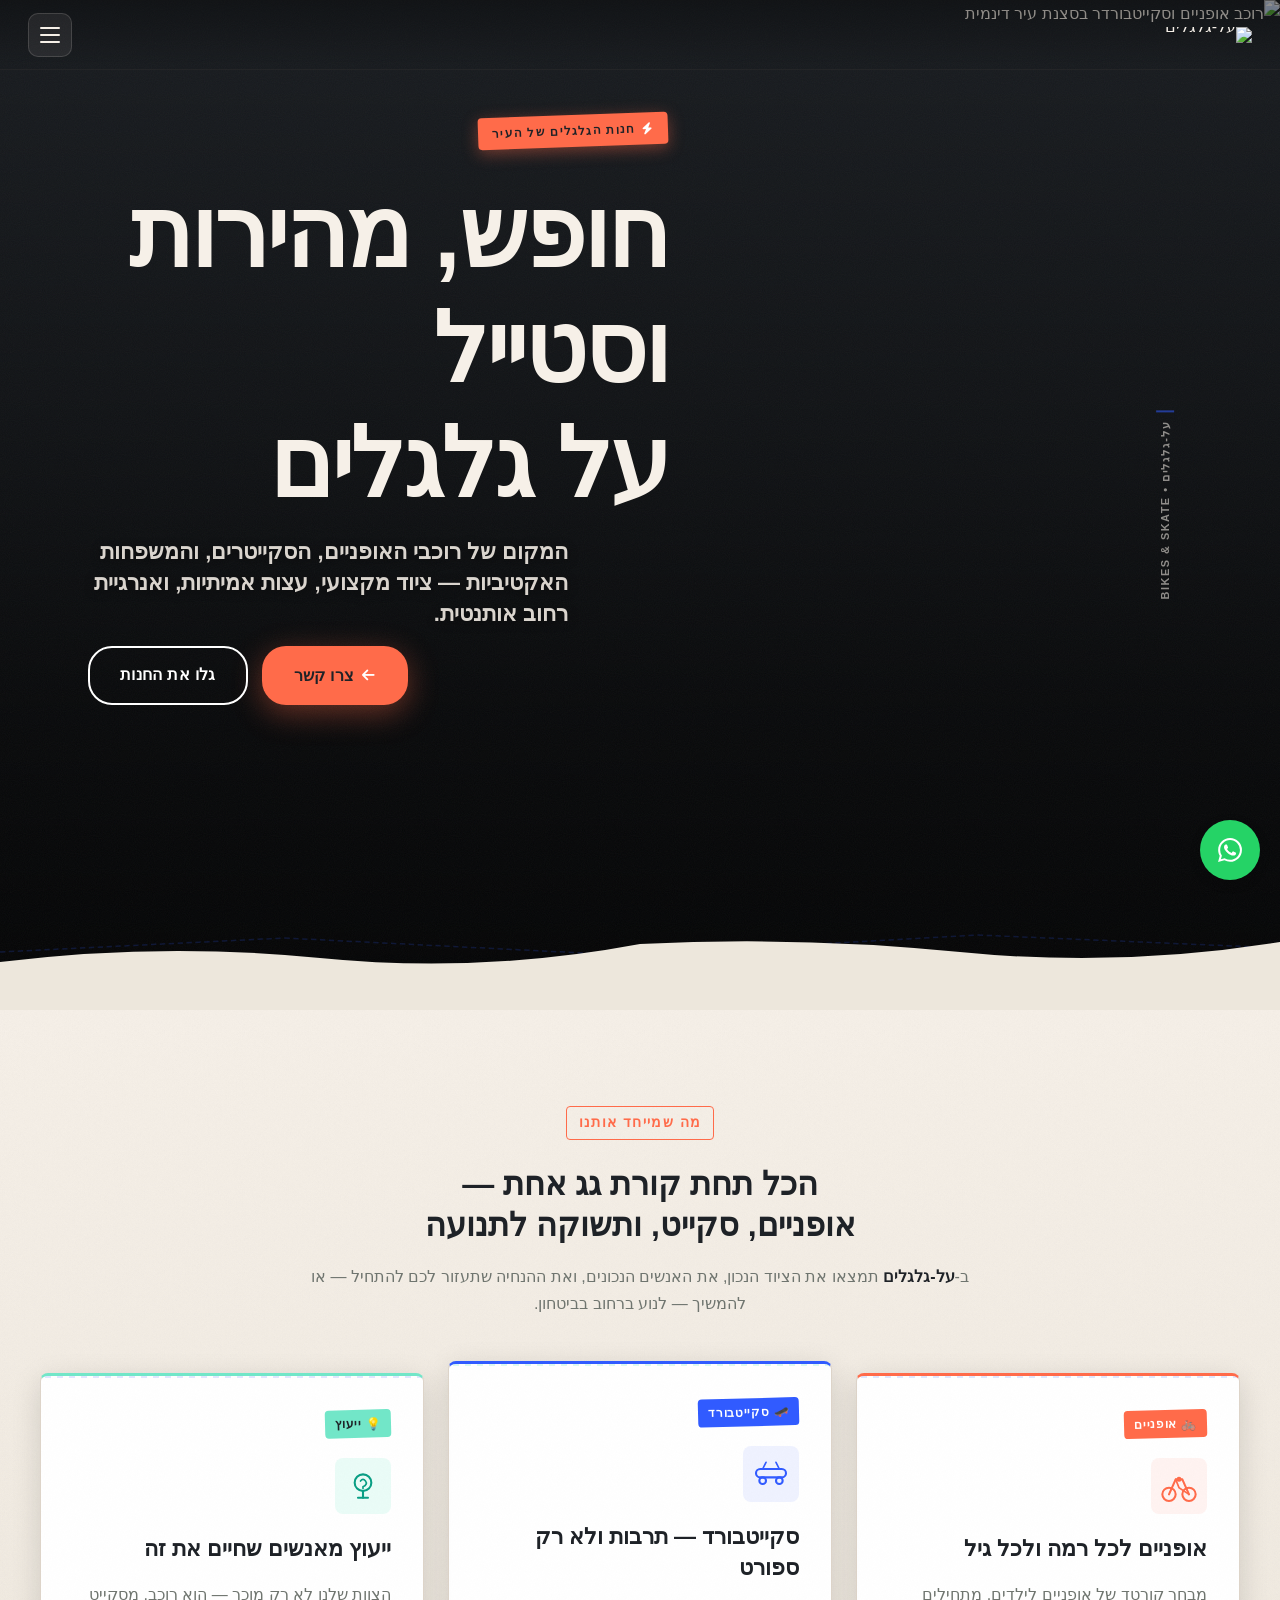
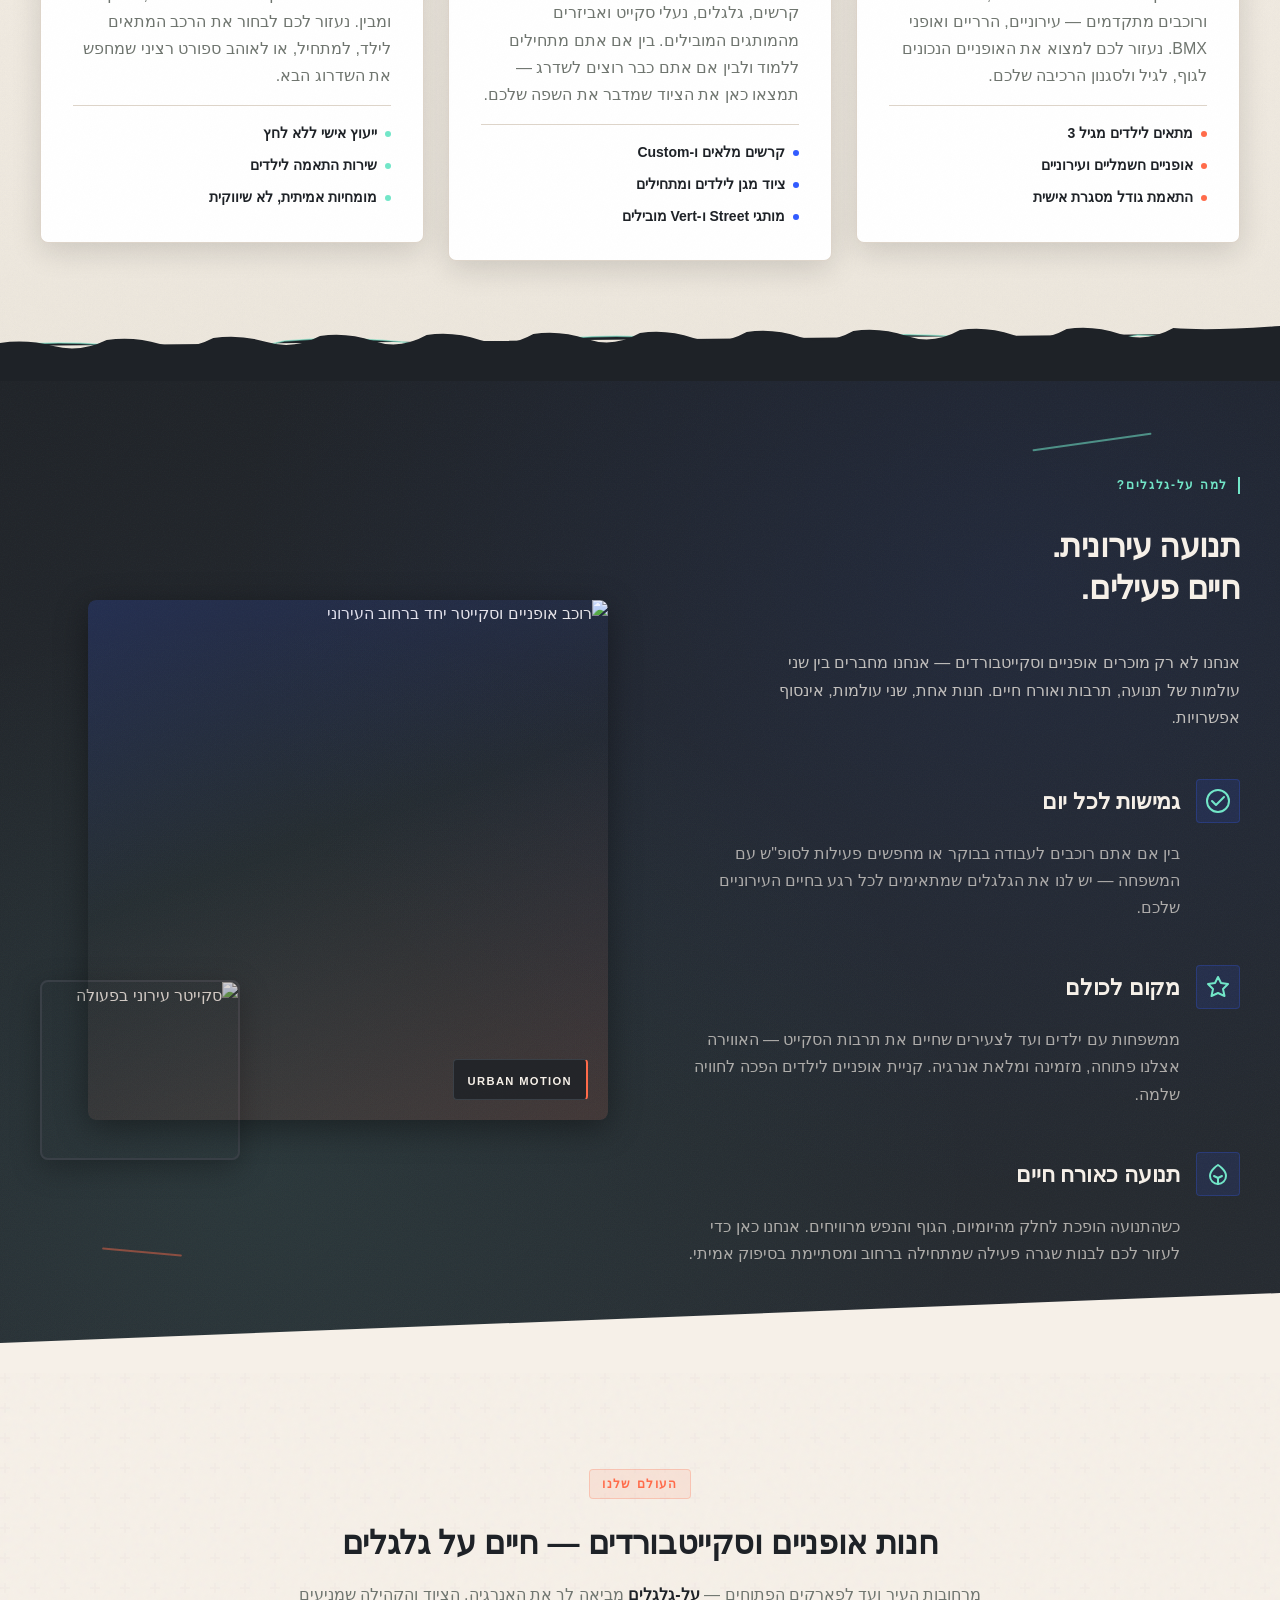
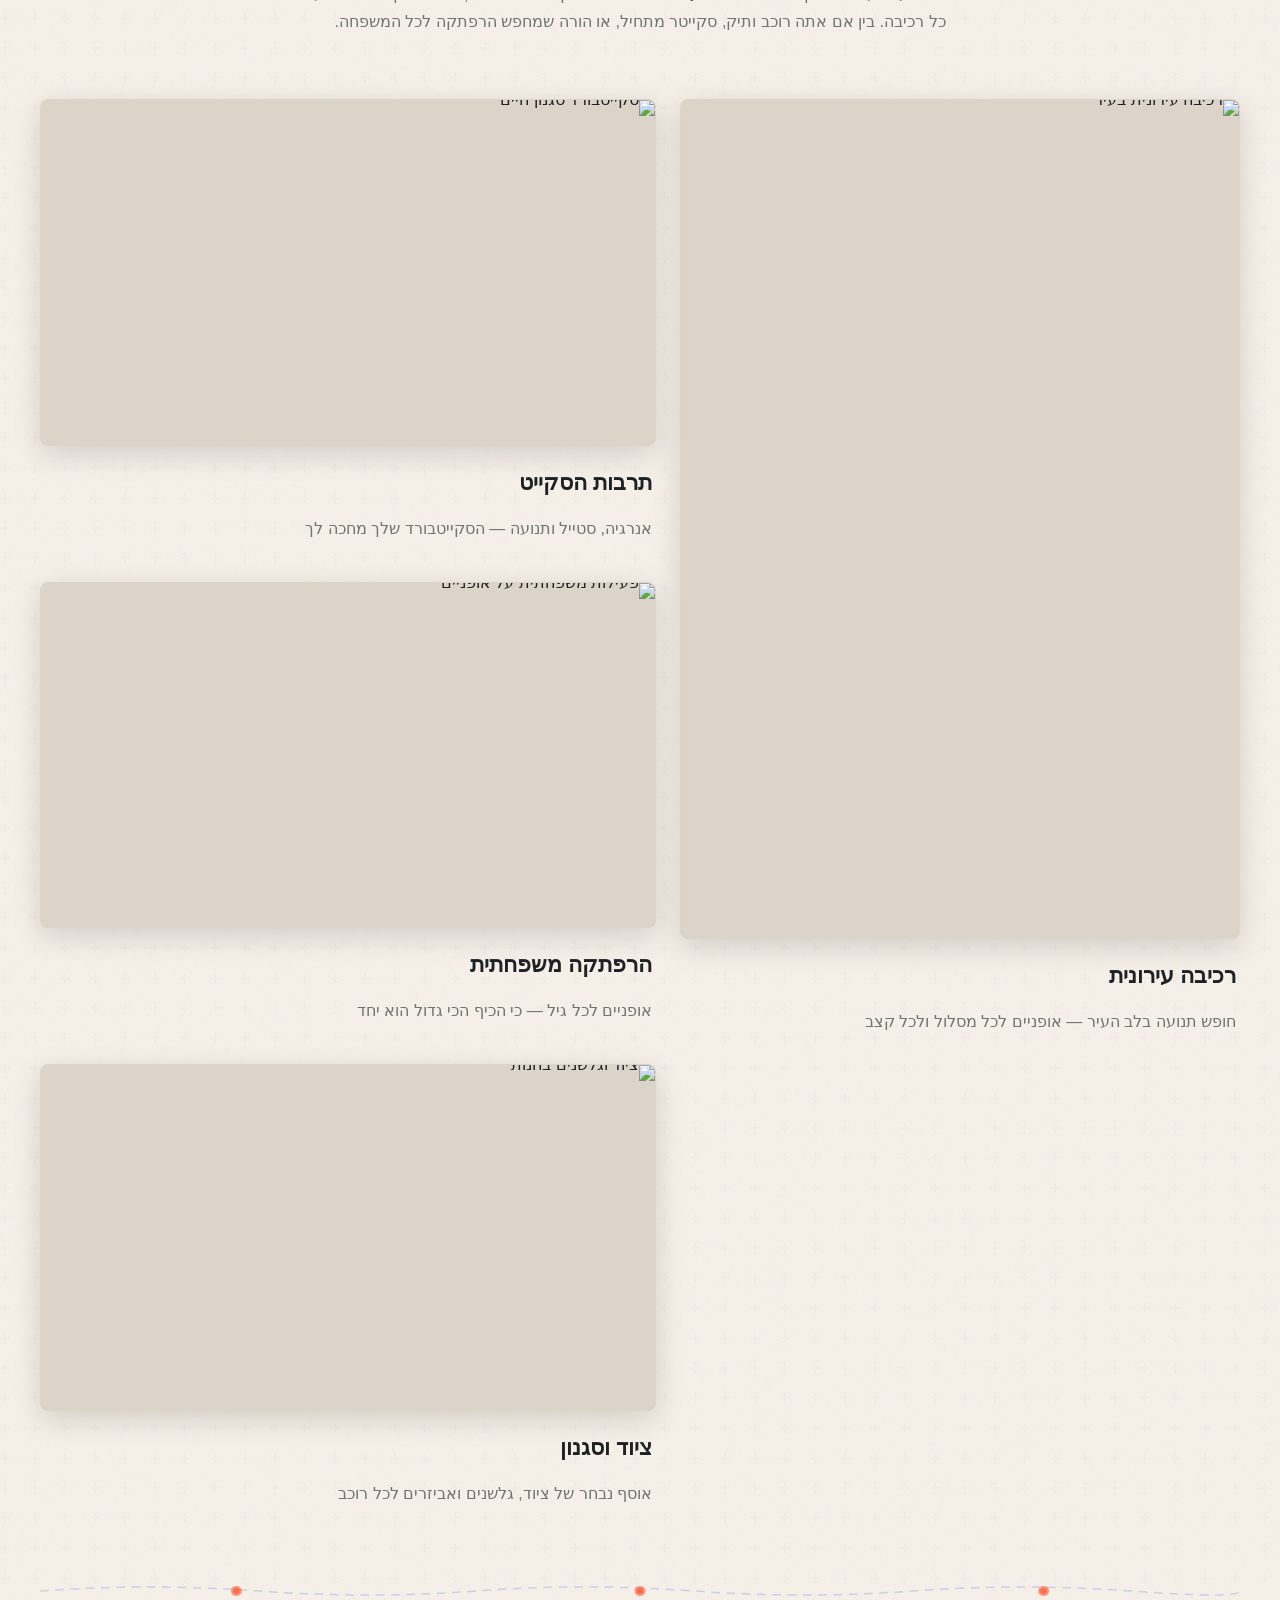
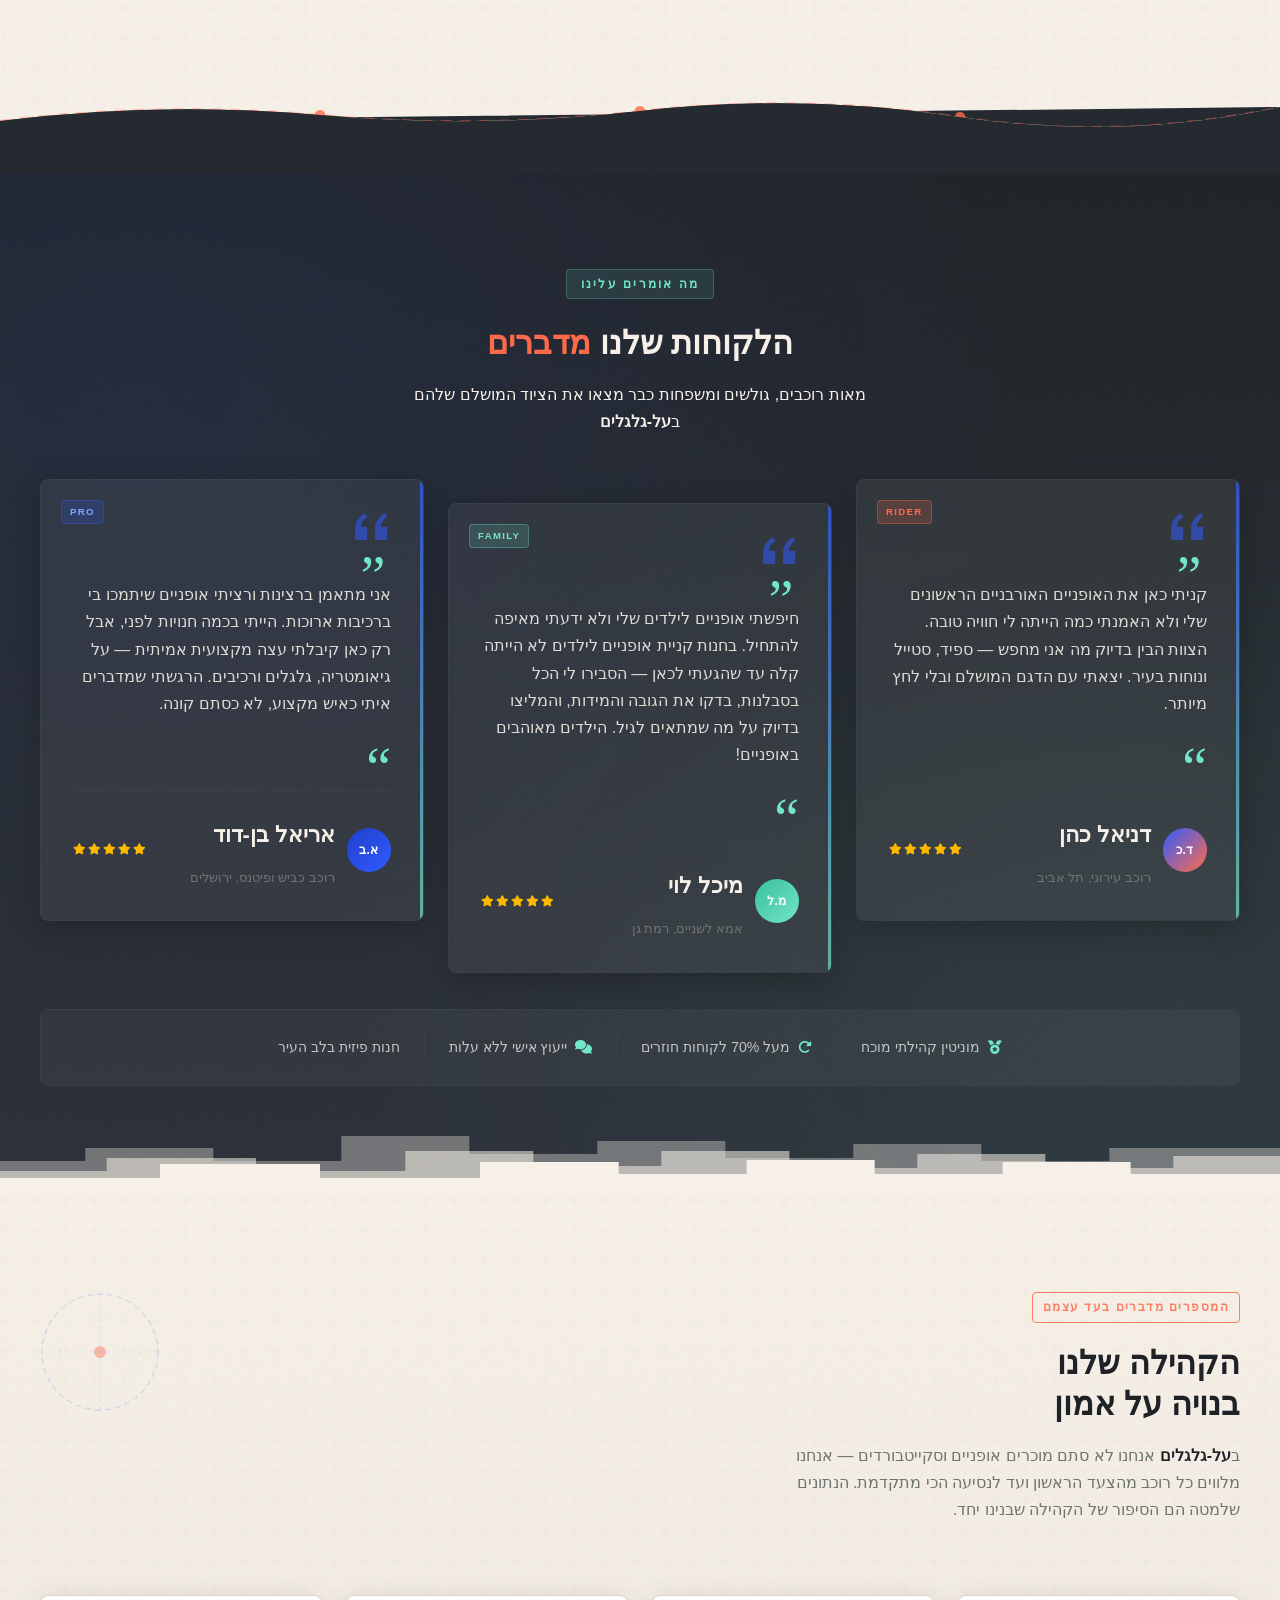
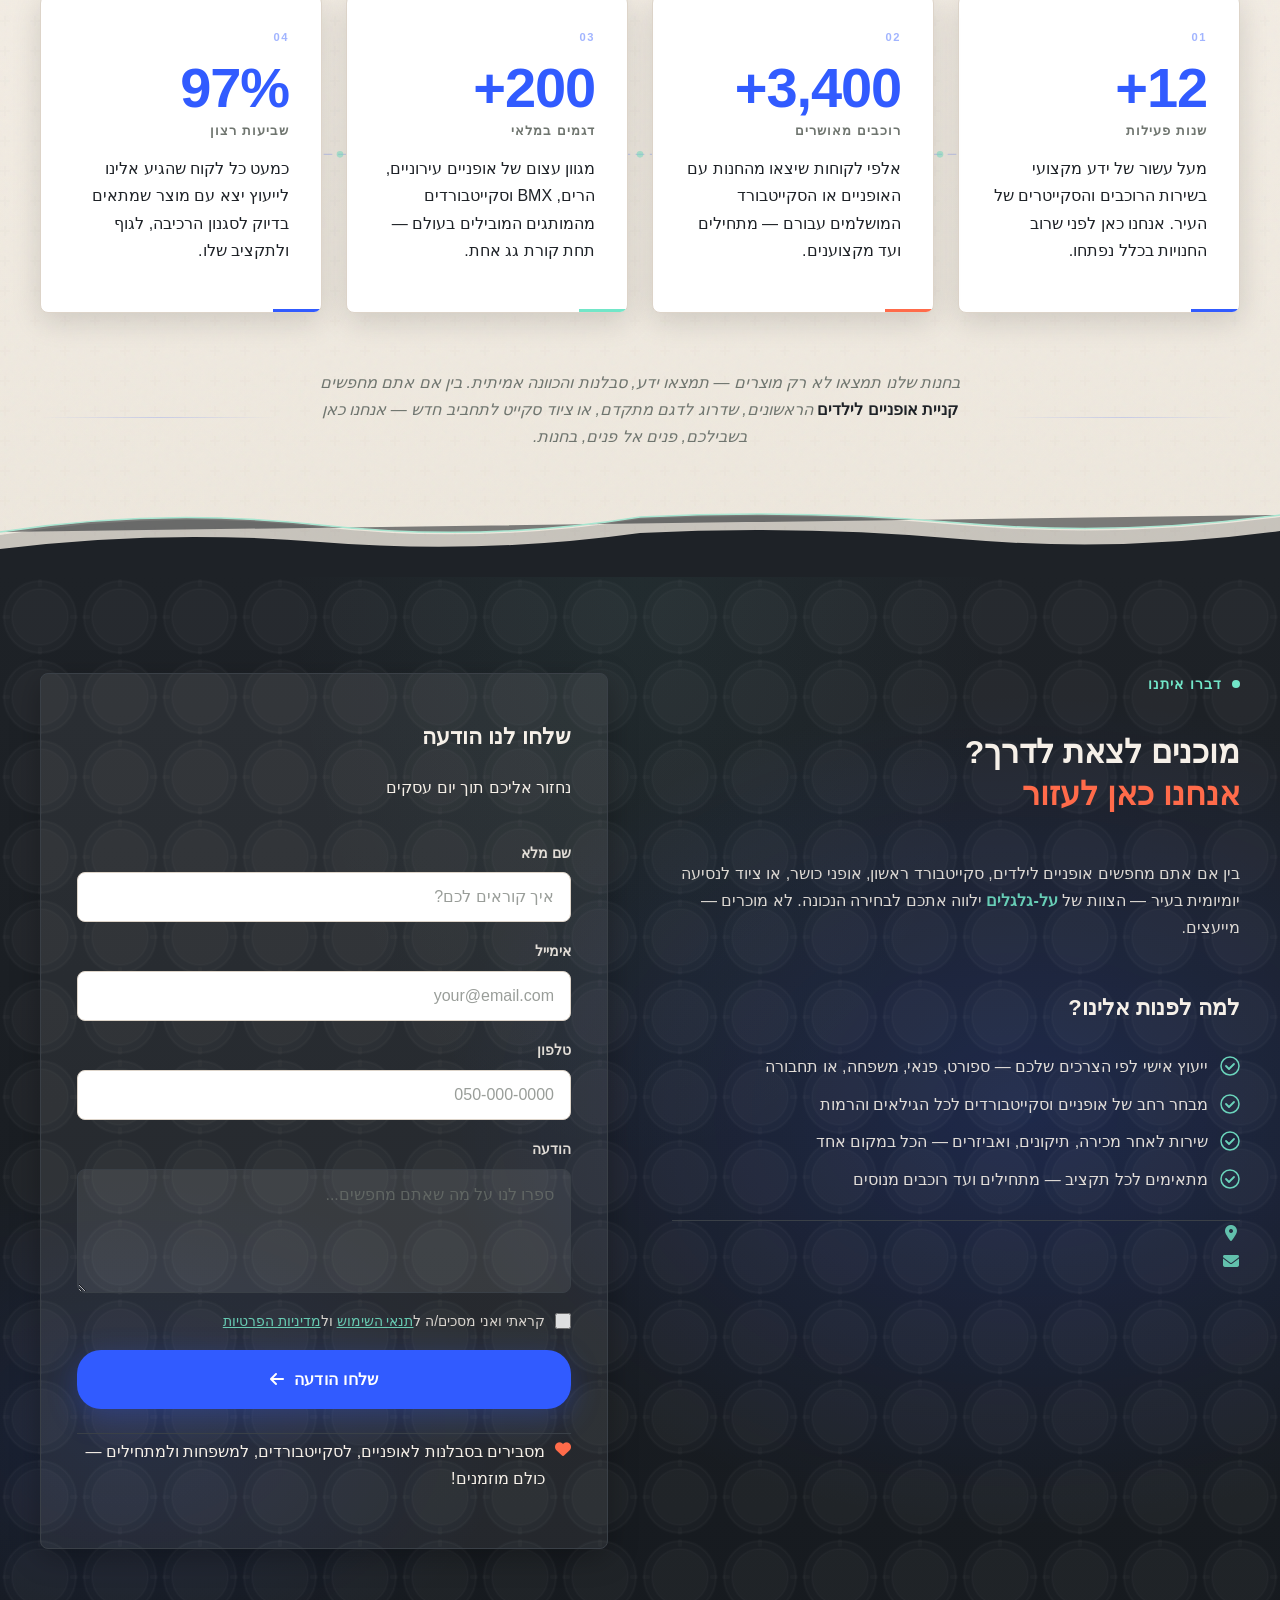
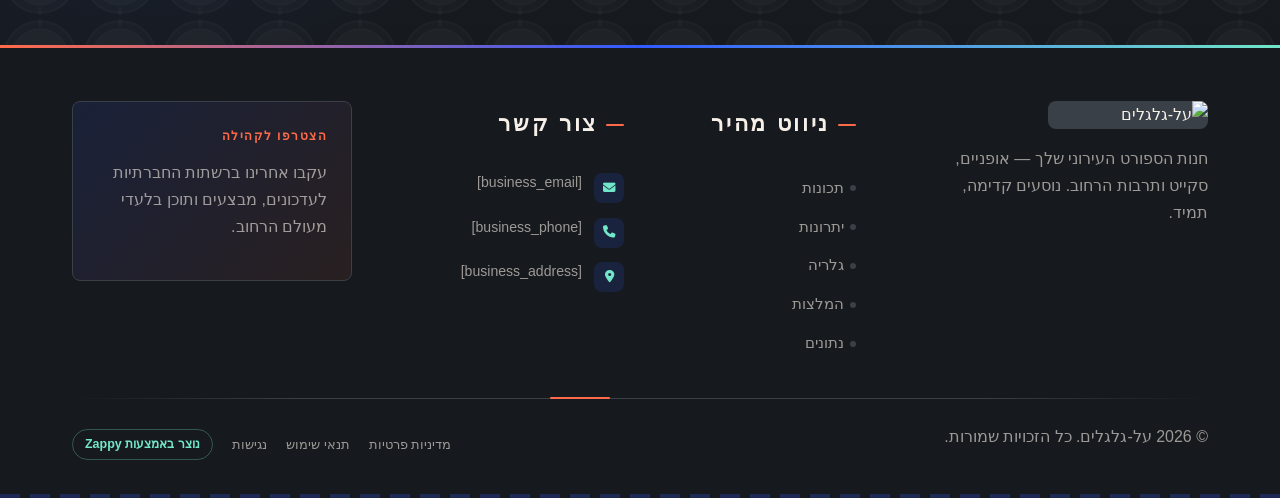
==== commit f3b33fb6: "Background sync: Progressive GitHub Sync" ====
--- a/public/index.html
+++ b/public/index.html
@@ -1 +1 @@
-<!doctype html><html dir="rtl" lang="he"><head><meta charset="UTF-8"><meta content="width=device-width,initial-scale=1" name="viewport"><meta content="index, follow" name="robots"><title>על-גלגלים — על-גלגלים</title><meta content="A retail shop specializing in bicycles and skateboards, operating in the action sports and urban mobility space. The business caters to both cycling enthusiasts" name="description"><meta content="על-גלגלים, על גלגלים, קניית אופניים לילדים, חנות אופניים וסקייטבורדים" name="keywords"><link href="/assets/favicon.ico" rel="icon" type="image/x-icon"><link href="/assets/favicon-16x16.png" rel="icon" type="image/png" sizes="16x16"><link href="/assets/favicon-32x32.png" rel="icon" type="image/png" sizes="32x32"><link href="/assets/favicon-48x48.png" rel="icon" type="image/png" sizes="48x48"><link href="/assets/favicon-192x192.png" rel="icon" type="image/png" sizes="192x192"><link href="/assets/favicon-512x512.png" rel="icon" type="image/png" sizes="512x512"><link href="/assets/apple-touch-icon.png" rel="apple-touch-icon"><script>!function(){"use strict";var t="24a04112-aa7d-4c91-9a8d-7393990a3b2c",e="https://qaapi.zappy5.com/api/analytics/track",a=18e5,n=2592e6,o=!0,i=!0,r=!0;var s=function(){var e="zappy_visitor_"+t,a=null;try{if(a=localStorage.getItem(e)){var o=JSON.parse(a),i=Date.now();if(i-o.created<n)return o.lastSeen=i,localStorage.setItem(e,JSON.stringify(o)),o.id}}catch(t){console.warn("Zappy Analytics: LocalStorage not available")}var r="zv_"+Date.now()+"_"+Math.random().toString(36).substr(2,9);try{localStorage.setItem(e,JSON.stringify({id:r,created:Date.now(),lastSeen:Date.now()}))}catch(t){}return r}(),c=function(){var e="zappy_session_"+t,n=null;try{if(n=sessionStorage.getItem(e)){var o=JSON.parse(n),i=Date.now();if(i-o.timestamp<a)return o.timestamp=i,sessionStorage.setItem(e,JSON.stringify(o)),o.id}}catch(t){console.warn("Zappy Analytics: SessionStorage not available")}var r="zs_"+Date.now()+"_"+Math.random().toString(36).substr(2,9);try{sessionStorage.setItem(e,JSON.stringify({id:r,timestamp:Date.now()}))}catch(t){}return r}();function l(a,n){n=n||{};var o={website_id:t,event_type:a,page_path:window.location.pathname,referrer:document.referrer||"direct",visitor_id:s,session_id:c,metadata:n};if(navigator.sendBeacon){var i=new Blob([JSON.stringify(o)],{type:"application/json"});navigator.sendBeacon(e,i)}else fetch(e,{method:"POST",headers:{"Content-Type":"application/json"},body:JSON.stringify(o),keepalive:!0}).catch(function(t){console.warn("Zappy Analytics: Failed to track event",t)})}o&&l("pageview",{title:document.title,url:window.location.href}),i&&document.addEventListener("click",function(t){var e=t.target;if("BUTTON"===e.tagName||e.closest("button")){var a="BUTTON"===e.tagName?e:e.closest("button");l("click",{element:"button",text:a.textContent.trim().substring(0,100),id:a.id||null,class:a.className||null})}else if("A"===e.tagName||e.closest("a")){var n="A"===e.tagName?e:e.closest("a");l("navigation",{element:"link",text:n.textContent.trim().substring(0,100),href:n.href,external:n.hostname!==window.location.hostname})}},!0),r&&document.addEventListener("submit",function(t){var e=t.target;l("form_submit",{form_id:e.id||null,form_name:e.name||null,form_action:e.action||null,form_method:e.method||"GET"})},!0);var d=Date.now();window.addEventListener("beforeunload",function(){l("page_unload",{time_on_page:Math.floor((Date.now()-d)/1e3),page_path:window.location.pathname})}),window.zappyAnalytics={track:l,getVisitorId:function(){return s},getSessionId:function(){return c}}}()</script><meta content="על-גלגלים — על-גלגלים" property="og:title"><meta content="A retail shop specializing in bicycles and skateboards, operating in the action sports and urban mobility space. The business caters to both cycling enthusiasts" property="og:description"><meta content="summary_large_image" name="twitter:card"><meta content="על-גלגלים — על-גלגלים" name="twitter:title"><meta content="A retail shop specializing in bicycles and skateboards, operating in the action sports and urban mobility space. The business caters to both cycling enthusiasts" name="twitter:description"><meta content="website" property="og:type"/><meta content="he_IL" property="og:locale"/><link href="https://cdnjs.cloudflare.com/ajax/libs/font-awesome/6.4.0/css/all.min.css" rel="stylesheet"/><style>.skip-link{position:absolute;transform:translateY(-200%);left:0;top:0;padding:12px 18px;background:var(--bg-dark,#1a1a1a);color:var(--text-light,#fff);font-weight:600;border-radius:0 0 8px 0;z-index:10000}.skip-link:focus{transform:none;outline:2px solid var(--ring,#fff);outline-offset:2px}:focus-visible{outline:2px solid var(--ring,currentColor);outline-offset:3px}</style><link href="/assets/favicon.ico" rel="icon" type="image/x-icon"/><link href="/assets/favicon-16x16.png" rel="icon" type="image/png" sizes="16x16"/><link href="/assets/favicon-32x32.png" rel="icon" type="image/png" sizes="32x32"/><link href="/assets/favicon-48x48.png" rel="icon" type="image/png" sizes="48x48"/><link href="/assets/favicon-192x192.png" rel="icon" type="image/png" sizes="192x192"/><link href="/assets/favicon-512x512.png" rel="icon" type="image/png" sizes="512x512"/><link href="/assets/apple-touch-icon.png" rel="apple-touch-icon"/><link href="https://cdn.jsdelivr.net/npm/vanilla-cookieconsent@3/dist/cookieconsent.css" rel="stylesheet"/><script src="https://cdn.jsdelivr.net/npm/vanilla-cookieconsent@3/dist/cookieconsent.umd.js"></script><script src="https://cdn.jsdelivr.net/gh/mickidum/acc_toolbar/acctoolbar/acctoolbar.min.js"></script><link href="/styles.css" rel="stylesheet"><style id="zappy-dropdown-submenu-styles">#navMenu li:has(.sub-menu),.nav-menu li:has(.sub-menu),.navbar li:has(.sub-menu),nav li:has(.sub-menu){position:relative}#navMenu .sub-menu,.nav-menu .sub-menu,.navbar .sub-menu,nav .sub-menu{display:block!important;position:absolute!important;top:100%;left:0;min-width:220px;background:#fff;border-radius:8px;box-shadow:0 8px 25px rgba(0,0,0,.15);padding:8px 0;opacity:0;visibility:hidden;transform:translateY(10px);transition:all .3s ease;z-index:1000;list-style:none;pointer-events:none}#navMenu li:hover>.sub-menu,.nav-menu li:hover>.sub-menu,.navbar li:hover>.sub-menu,nav li:hover>.sub-menu{opacity:1!important;visibility:visible!important;transform:translateY(0)!important;pointer-events:auto!important}.sub-menu li{list-style:none;margin:0;padding:0}.sub-menu a{display:block!important;padding:10px 16px!important;color:var(--text-dark,#333)!important;font-weight:500;text-decoration:none;white-space:nowrap;transition:background-color .2s}.sub-menu .zappy-nav-child>a{padding-left:28px!important;font-size:.9em!important;opacity:.85!important}[dir=rtl] .sub-menu .zappy-nav-child>a,html[lang=ar] .sub-menu .zappy-nav-child>a,html[lang=he] .sub-menu .zappy-nav-child>a{padding-left:10px!important;padding-right:28px!important}.sub-menu .zappy-nav-parent>a{font-weight:600!important}.sub-menu a:hover{background-color:#f5f5f5}[dir=rtl] .nav-menu .sub-menu,[dir=rtl] .navbar .sub-menu,[dir=rtl] nav .sub-menu,html[lang=ar] .nav-menu .sub-menu,html[lang=ar] .navbar .sub-menu,html[lang=ar] nav .sub-menu,html[lang=he] .nav-menu .sub-menu,html[lang=he] .navbar .sub-menu,html[lang=he] nav .sub-menu{left:auto!important;right:0!important}.sub-menu:empty,.sub-menu:not(:has(li)):not(:has(> a)),.sub-menu:not(:has(li:not(.zappy-hidden-menu-item))):not(:has(> a)){display:none!important;opacity:0!important;visibility:hidden!important;pointer-events:none!important}li:has(.menu-group-title):hover>.sub-menu{opacity:1!important;visibility:visible!important;transform:translateY(0)!important;pointer-events:auto!important}#navMenu>li>.menu-group-title,.nav-menu>li>.menu-group-title{display:inline-block;padding:.5rem 1rem;cursor:default;user-select:none}@media (max-width:768px){#navMenu .sub-menu,.nav-menu .sub-menu,.navbar .sub-menu,nav .sub-menu{position:static!important;transform:none!important;box-shadow:none!important;background:0 0!important;max-height:0;overflow:hidden;opacity:0;visibility:hidden;transition:max-height .3s ease,opacity .3s ease;padding:0!important;border-radius:0!important}#navMenu .sub-menu.mobile-expanded,.nav-menu .sub-menu.mobile-expanded,.navbar .sub-menu.mobile-expanded{max-height:none!important;overflow-y:visible!important;opacity:1!important;visibility:visible!important;padding:8px 0 8px 16px!important}[dir=rtl] .sub-menu.mobile-expanded,html[lang=he] .sub-menu.mobile-expanded{padding:8px 16px 8px 0!important}#navMenu li:hover>.sub-menu,.nav-menu li:hover>.sub-menu,.navbar li:hover>.sub-menu,nav li:hover>.sub-menu{opacity:0;visibility:hidden;pointer-events:none}#navMenu li>.sub-menu.mobile-expanded,.nav-menu li>.sub-menu.mobile-expanded,.navbar li>.sub-menu.mobile-expanded,nav li>.sub-menu.mobile-expanded{opacity:1!important;visibility:visible!important;pointer-events:auto!important}#navMenu li:has(.sub-menu),.nav-menu li:has(.sub-menu),.navbar li:has(.sub-menu),nav li:has(.sub-menu){display:flex!important;flex-wrap:wrap!important;align-items:center!important;position:relative!important;min-height:44px!important}#navMenu li:has(.sub-menu)>a,.nav-menu li:has(.sub-menu)>a,.navbar li:has(.sub-menu)>a,nav li:has(.sub-menu)>a{flex:1!important;min-width:0!important}#navMenu li:has(.sub-menu)>.menu-group-title,.nav-menu li:has(.sub-menu)>.menu-group-title,.navbar li:has(.sub-menu)>.menu-group-title,nav li:has(.sub-menu)>.menu-group-title{flex:1!important;min-width:0!important;padding:0!important;line-height:inherit!important}#navMenu li:has(.sub-menu)>.sub-menu,.nav-menu li:has(.sub-menu)>.sub-menu,.navbar li:has(.sub-menu)>.sub-menu,nav li:has(.sub-menu)>.sub-menu{flex-basis:100%!important;width:100%!important}#navMenu li:has(.sub-menu)>a [class*=arrow],#navMenu li:has(.sub-menu)>a [class*=chevron],.nav-menu li:has(.sub-menu)>a .fa-angle-down,.nav-menu li:has(.sub-menu)>a .fa-chevron-down,.nav-menu li:has(.sub-menu)>a [class*=arrow],.nav-menu li:has(.sub-menu)>a [class*=chevron],nav li:has(.sub-menu)>a [class*=arrow],nav li:has(.sub-menu)>a [class*=chevron]{display:none!important;visibility:hidden!important}.mobile-submenu-toggle{display:flex!important;align-items:center!important;justify-content:center!important;width:44px!important;height:auto!important;background:0 0!important;border:none!important;cursor:pointer!important;color:var(--text-light)!important;position:static!important;flex-shrink:0!important;align-self:stretch!important;z-index:2!important;padding:0!important;margin:0!important}.mobile-submenu-toggle::after{content:''!important;width:0!important;height:0!important;border-left:6px solid transparent!important;border-right:6px solid transparent!important;border-top:7px solid currentColor!important;transition:transform .3s ease!important}.mobile-submenu-toggle.expanded::after{transform:rotate(180deg)!important}.sub-menu a{padding:10px 0!important;display:block!important;color:var(--text-light)!important;white-space:normal!important}.sub-menu .zappy-nav-child>a{padding-left:28px!important;font-size:.9em!important;opacity:.85!important}[dir=rtl] .sub-menu .zappy-nav-child>a,html[lang=ar] .sub-menu .zappy-nav-child>a,html[lang=he] .sub-menu .zappy-nav-child>a{padding-left:0!important;padding-right:28px!important}.sub-menu .zappy-nav-parent>a{font-weight:600!important}#navMenu.active,.nav-menu.active{max-width:100vw!important;overflow-x:hidden!important;box-sizing:border-box!important}.navbar .sub-menu li a,.zappy-products-dropdown .sub-menu a,nav.navbar .sub-menu li a{color:var(--text-light)!important}}@media (min-width:769px){.mobile-submenu-toggle{display:none!important}}</style><style id="zappy-widget-visibility">html[dir=rtl] .whatsapp-float{right:20px!important;left:auto!important}html:not([dir]) .whatsapp-float,html[dir=ltr] .whatsapp-float{left:20px!important;right:auto!important}html[dir=rtl] #mic-access-tool-general-button,html[dir=rtl] #mic-init-access-tool #mic-access-tool-general-button,html[dir=rtl] #mic-init-access-tool .mic-access-tool-general-button,html[dir=rtl] ._access-icon,html[dir=rtl] .mic-access-tool-general-button{left:20px!important;right:auto!important}html:not([dir]) #mic-access-tool-general-button,html:not([dir]) #mic-init-access-tool #mic-access-tool-general-button,html:not([dir]) #mic-init-access-tool .mic-access-tool-general-button,html:not([dir]) ._access-icon,html:not([dir]) .mic-access-tool-general-button,html[dir=ltr] #mic-access-tool-general-button,html[dir=ltr] #mic-init-access-tool #mic-access-tool-general-button,html[dir=ltr] #mic-init-access-tool .mic-access-tool-general-button,html[dir=ltr] ._access-icon,html[dir=ltr] .mic-access-tool-general-button{right:20px!important;left:auto!important}@media (max-width:768px){.whatsapp-float{display:flex!important}}@media (min-width:769px){.whatsapp-float{display:flex!important}}@media (max-width:768px){#mic-access-tool-general-button,#mic-init-access-tool #mic-access-tool-general-button,#mic-init-access-tool .mic-access-tool-general-button,._access-icon,.mic-access-tool-general-button{display:flex!important;visibility:visible!important;opacity:1!important;pointer-events:auto!important}#mic-access-tool-box.opened-mic-access-tool,#mic-init-access-tool #mic-access-tool-box.opened-mic-access-tool,.mic-access-tool-box.opened-mic-access-tool{visibility:visible!important;opacity:1!important;pointer-events:auto!important}}@media (min-width:769px){#mic-access-tool-general-button,#mic-init-access-tool #mic-access-tool-general-button,#mic-init-access-tool .mic-access-tool-general-button,._access-icon,.mic-access-tool-general-button{display:flex!important;visibility:visible!important;opacity:1!important;pointer-events:auto!important}#mic-access-tool-box.opened-mic-access-tool,#mic-init-access-tool #mic-access-tool-box.opened-mic-access-tool,.mic-access-tool-box.opened-mic-access-tool{visibility:visible!important;opacity:1!important;pointer-events:auto!important}}</style></head><body><a href="#main" class="skip-link">דלג לתוכן הראשי</a><nav class="navbar" dir="rtl"><button class="mobile-toggle" aria-label="Menu" id="mobileToggle"><svg viewBox="0 0 24 24" fill="none" height="24" width="24" class="hamburger-icon"><path d="M3 12h18M3 6h18M3 18h18" stroke="currentColor" stroke-width="2" stroke-linecap="round"/></svg> <svg viewBox="0 0 24 24" fill="none" height="24" width="24" class="close-icon" style="display:none"><path d="M18 6L6 18M6 6l12 12" stroke="currentColor" stroke-width="2" stroke-linecap="round"/></svg></button> <button class="phone-header-btn" aria-label="Call" data-phone="[business_phone]"><svg viewBox="0 0 24 24" fill="currentColor" height="20" width="20"><path d="M22 16.92v3a2 2 0 0 1-2.18 2 19.79 19.79 0 0 1-8.63-3.07 19.5 19.5 0 0 1-6-6 19.79 19.79 0 0 1-3.07-8.67A2 2 0 0 1 4.11 2h3a2 2 0 0 1 2 1.72 12.84 12.84 0 0 0 .7 2.81 2 2 0 0 1-.45 2.11L8.09 9.91a16 16 0 0 0 6 6l1.27-1.27a2 2 0 0 1 2.11-.45 12.84 12.84 0 0 0 2.81.7A2 2 0 0 1 22 16.92z"/></svg></button><div class="nav-container"><div class="nav-right-group"><div class="nav-brand"><a href="/" class="logo-link"><img alt="על-גלגלים" src="/assets/site-----image-1.webp" class="logo"/></a></div><ul class="nav-menu" id="navMenu"><li><a href="#features">תכונות</a></li><li><a href="#benefits">יתרונות</a></li><li><a href="#showcase">גלריה</a></li><li><a href="#testimonials">המלצות</a></li><li><a href="#stats">נתונים</a></li></ul></div><div class="nav-cta-container"><a href="#contact" class="nav-cta-btn">צור קשר</a></div></div></nav><script>window.addEventListener("load",function(){const e=document.querySelector(".navbar, nav, header");if(!e)return void console.log("[Navbar] Navbar element not found");let t=document.getElementById("mobileToggle")||document.querySelector(".mobile-toggle")||document.querySelector(".hamburger")||document.querySelector(".hamburger-menu")||document.querySelector(".menu-toggle")||document.querySelector(".burger-menu")||document.querySelector('[aria-label="Menu"]')||document.querySelector('[aria-label="תפריט"]');const o=document.querySelector(".phone-header-btn"),n=window.getComputedStyle(e);let r=n.backgroundColor;if(console.log("[Navbar] Initial navbar background:",r),"transparent"===r||"rgba(0, 0, 0, 0)"===r||r.startsWith("rgba")&&r.includes(", 0)")){const e=n.backgroundImage;if(e&&"none"!==e)console.log("[Navbar] Navbar has background image/gradient, using dark text"),r="rgb(240, 240, 240)";else{const e=window.getComputedStyle(document.body).backgroundColor;console.log("[Navbar] Navbar transparent, using body background:",e),r=e}}const i=r.match(/\d+/g);if(i&&i.length>=3){const e=(.299*parseInt(i[0])+.587*parseInt(i[1])+.114*parseInt(i[2]))/255;console.log("[Navbar] Mobile button colors preserved from Claude CSS (luminance:",e.toFixed(2)+")");const n=document.createElement("style");n.id="zappy-mobile-nav-fix";document.documentElement.lang;document.documentElement.dir,n.textContent='\n        /* Hide mobile buttons on desktop, show only on mobile */\n        @media (min-width: 769px) {\n          .mobile-toggle,\n          .phone-header-btn {\n            display: none !important;\n          }\n        }\n        \n        /* Show and position mobile buttons correctly on mobile */\n        @media (max-width: 768px) {\n          .mobile-toggle,\n          .phone-header-btn {\n            position: absolute !important;\n            top: 0 !important;\n            bottom: 0 !important;\n            margin-top: auto !important;\n            margin-bottom: auto !important;\n            z-index: 1001 !important;\n            display: flex !important;\n            align-items: center !important;\n            justify-content: center !important;\n            width: 36px !important;\n            height: 36px !important;\n            border-radius: 50% !important;\n            border: none !important;\n            cursor: pointer !important;\n            padding: 6px !important;\n            background: none !important;\n            color: var(--nav-text, var(--text-light)) !important;\n            touch-action: manipulation !important;\n            -webkit-tap-highlight-color: transparent !important;\n          }\n          \n          /* LTR positioning (default): hamburger LEFT, phone RIGHT */\n          html:not([dir="rtl"]):not([lang="he"]):not([lang="ar"]) .mobile-toggle,\n          html[dir="ltr"] .mobile-toggle {\n            left: 12px !important;\n            right: auto !important;\n          }\n          html:not([dir="rtl"]):not([lang="he"]):not([lang="ar"]) .phone-header-btn,\n          html[dir="ltr"] .phone-header-btn {\n            right: 12px !important;\n            left: auto !important;\n          }\n          \n          /* RTL positioning: hamburger RIGHT, phone LEFT */\n          html[dir="rtl"] .mobile-toggle,\n          html[lang="he"] .mobile-toggle,\n          html[lang="ar"] .mobile-toggle {\n            right: 12px !important;\n            left: auto !important;\n          }\n          html[dir="rtl"] .phone-header-btn,\n          html[lang="he"] .phone-header-btn,\n          html[lang="ar"] .phone-header-btn {\n            left: 12px !important;\n            right: auto !important;\n          }\n          \n          /* CRITICAL: Ensure nav-container has min-height on mobile */\n          /* All children are positioned absolutely/fixed on mobile, so height:auto collapses to 0 */\n          .nav-container {\n            min-height: 70px !important;\n            position: relative !important;\n          }\n          \n          /* Ensure SVG icons are properly sized and inherit color */\n          .mobile-toggle svg,\n          .phone-header-btn svg {\n            width: 24px !important;\n            height: 24px !important;\n            /* Don\'t force display - let JavaScript control hamburger/close toggle */\n          }\n          \n          /* Reset nav-cta-container on mobile - remove desktop box-shadow/padding */\n          /* that creates a visible ghost box when CTA button is hidden */\n          .nav-cta-container {\n            box-shadow: none !important;\n            padding: 0 !important;\n          }\n          \n          /* Hide nav-cta-container entirely on mobile when there\'s no lang-switcher */\n          /* (only the CTA button is inside, and it\'s hidden on mobile) */\n          .nav-cta-container:not(:has(.lang-switcher)) {\n            display: none !important;\n          }\n          \n          /* CRITICAL: Prevent hero image fade gradient from bleeding over headline text */\n          /* The .image-fade-gradient has bottom: -30px (extends below parent) */\n          /* On mobile stacked layout, this overlaps the h1 text below the image */\n          .hero-image-column {\n            overflow: hidden !important;\n          }\n          .image-fade-gradient {\n            bottom: 0 !important;\n          }\n          \n          /* Hide desktop language switcher on mobile - hamburger menu handles it */\n          /* High specificity to override stored CSS */\n          .lang-switcher,\n          .nav-cta-container .lang-switcher,\n          .nav-container .lang-switcher,\n          .navbar .lang-switcher,\n          .navbar .nav-cta-container .lang-switcher {\n            display: none !important;\n          }\n        }\n      ';const r=document.getElementById("zappy-mobile-nav-fix");r&&r.remove(),document.head.appendChild(n),console.log("[Navbar] Critical CSS injected for mobile nav positioning");const a=window.innerWidth<=768;if(t){const e=t.querySelector(".hamburger-icon"),o=t.querySelector(".close-icon");e&&(e.style.setProperty("width","24px","important"),e.style.setProperty("height","24px","important"),e.style.setProperty("display","block","important")),o&&(o.style.setProperty("width","24px","important"),o.style.setProperty("height","24px","important"),o.style.setProperty("display","none","important")),a?(t.style.setProperty("position","absolute","important"),t.style.setProperty("top","0","important"),t.style.setProperty("bottom","0","important"),t.style.setProperty("margin-top","auto","important"),t.style.setProperty("margin-bottom","auto","important"),t.style.setProperty("z-index","1001","important"),t.style.removeProperty("left"),t.style.removeProperty("right"),console.log("[Navbar] Mobile toggle positioning applied (mobile viewport)")):(t.style.removeProperty("position"),t.style.removeProperty("top"),t.style.removeProperty("transform"),t.style.removeProperty("z-index"),t.style.removeProperty("left"),t.style.removeProperty("right"),console.log("[Navbar] Desktop viewport - cleared mobile toggle inline positioning"))}if(o){const e=o.querySelector("svg");e&&(e.style.width="24px",e.style.height="24px",e.setAttribute("width","24"),e.setAttribute("height","24")),a?(o.style.setProperty("position","absolute","important"),o.style.setProperty("top","0","important"),o.style.setProperty("bottom","0","important"),o.style.setProperty("margin-top","auto","important"),o.style.setProperty("margin-bottom","auto","important"),o.style.setProperty("z-index","1001","important"),o.style.removeProperty("left"),o.style.removeProperty("right"),console.log("[Navbar] Phone button positioning applied (mobile viewport)")):(o.style.removeProperty("position"),o.style.removeProperty("top"),o.style.removeProperty("transform"),o.style.removeProperty("z-index"),o.style.removeProperty("left"),o.style.removeProperty("right"),console.log("[Navbar] Desktop viewport - cleared phone button inline positioning"))}}else console.log("[Navbar] Could not parse background color:",r);t=document.getElementById("mobileToggle")||document.querySelector(".mobile-toggle")||document.querySelector(".hamburger")||document.querySelector(".hamburger-menu")||document.querySelector(".menu-toggle")||document.querySelector(".burger-menu")||document.querySelector('[aria-label="Menu"]')||document.querySelector('[aria-label="תפריט"]');const a=document.getElementById("navMenu")||document.querySelector(".nav-menu")||document.querySelector(".nav-links")||document.querySelector("nav ul:not(.submenu)");if(!t||!a)return void console.log("[Navbar] Mobile toggle or menu not found:",{toggle:!!t,menu:!!a});a.id||(a.id="navMenu"),console.log("[Navbar] Initializing mobile menu...");const l=t.cloneNode(!0);t.parentNode.replaceChild(l,t);var s=0;function p(e){var t=Date.now();t-s<300||(s=t,function(e){e.preventDefault(),e.stopPropagation();const t=l.querySelector(".hamburger-icon"),o=l.querySelector(".close-icon");a.classList.contains("active")?(a.classList.remove("active"),t&&t.style.setProperty("display","block","important"),o&&o.style.setProperty("display","none","important"),document.body.style.overflow="",console.log("[Navbar] Menu closed")):(a.classList.add("active"),t&&t.style.setProperty("display","none","important"),o&&o.style.setProperty("display","block","important"),document.body.style.overflow="hidden",console.log("[Navbar] Menu opened"))}(e))}l.addEventListener("click",p),l.addEventListener("touchend",p),a.querySelectorAll("a").forEach(function(e){e.addEventListener("click",function(){if("#"===this.getAttribute("href"))return;const e=l.querySelector(".hamburger-icon"),t=l.querySelector(".close-icon");a.classList.remove("active"),e&&e.style.setProperty("display","block","important"),t&&t.style.setProperty("display","none","important"),document.body.style.overflow="",console.log("[Navbar] Menu closed (link clicked)")})});var c=a.querySelectorAll(".dropdown-toggle");c.forEach(function(e){e.addEventListener("click",function(e){e.preventDefault(),e.stopPropagation();var t=this.closest(".nav-dropdown");t&&(t.parentNode.querySelectorAll(".nav-dropdown.open").forEach(function(e){e!==t&&e.classList.remove("open")}),t.classList.toggle("open"),console.log("[Navbar] Dropdown toggled:",t.classList.contains("open")?"open":"closed"))})}),document.addEventListener("click",function(e){e.target.closest(".nav-dropdown")||document.querySelectorAll(".nav-dropdown.open").forEach(function(e){e.classList.remove("open")})}),console.log("[Navbar] Dropdown handlers initialized for "+c.length+" dropdowns"),o&&o.addEventListener("click",function(){const e=document.querySelectorAll('a[href^="tel:"]'),t=e.length>0?e[0].getAttribute("href").replace("tel:",""):"[business_phone]";window.location.href="tel:"+t,console.log("[Navbar] Phone button clicked")}),console.log("[Navbar] Mobile menu initialized successfully")})</script><main id="main"><section class="index-hero-section" data-band-index="0" data-layout-spec="בית-hero" dir="rtl" id="hero" data-hero-type="fullscreen-scrim"><div class="index-hero-bg"><img alt="רוכב אופניים וסקייטבורדר בסצנת עיר דינמית" src="/assets/site-index-hero-image-1.webp" data-context="Dynamic urban street scene combining bicycles and skateboards in an authentic city environment: a young rider on a modern city bike and a skateboarder mid-trick on urban pavement, graffiti walls in background, golden hour city light, motion blur, cinematic wide angle, action sports energy, dark moody atmosphere" data-placeholder="index-hero-image-1" height="700" loading="eager" width="1200" data-element-id="img-1778911031833-osy7mwwpj" data-element-type="image" data-hero-background="true" data-hero-bg="true" fetchpriority="high"/></div><div class="index-hero-scrim" aria-hidden="true"></div><div class="index-hero-grain" aria-hidden="true"></div><div class="index-hero-brand-sticker" aria-hidden="true"><span>על-גלגלים • BIKES &amp; SKATE</span></div><div class="index-hero-container"><div class="index-hero-content"><div class="index-hero-sticker-badge"><span class="index-hero-sticker-inner" style="color:rgb(30, 34, 39) !important"><i class="fa-solid fa-bolt" aria-hidden="true" data-element-id="icon-1778911031833-dj0ty0ixw" data-element-type="icon" data-icon-type="fontawesome"></i> חנות הגלגלים של העיר</span></div><h1 class="index-hero-h1">חופש, מהירות<br/><span class="index-hero-h1-outline" style="color:rgb(246, 240, 232) !important">וסטייל</span><br/>על גלגלים</h1><h3 class="index-hero-subtitle">המקום של רוכבי האופניים, הסקייטרים, והמשפחות האקטיביות — ציוד מקצועי, עצות אמיתיות, ואנרגיית רחוב אותנטית.</h3><div class="index-hero-ctas"><a href="#contact" class="index-hero-btn-primary" data-element-id="btn-1778911031830-ejqnf8oiw" data-element-type="button" data-native-element="true" style="color:rgb(30, 34, 39) !important"><i class="fa-arrow-left fa-solid" aria-hidden="true"></i> צרו קשר </a><a href="#benefits" class="btn btn-outline btn-secondary index-hero-btn-secondary" data-element-id="btn-1778911031830-1cwyso2ib" data-element-type="button" data-native-element="true" style="outline:none;border-color:var(--light-text, #ffffff) !important;color:var(--light-text, #ffffff) !important;background-color:transparent !important;background-image:none !important" data-text-color="light">גלו את החנות</a></div></div></div><div class="index-hero-divider-wrapper" aria-hidden="true"><svg viewBox="0 0 1440 110" xmlns="http://www.w3.org/2000/svg" aria-hidden="true" data-no-icon-edit="true" preserveAspectRatio="none"><line stroke="rgba(49,91,255,0.18)" stroke-dasharray="6 4" stroke-width="1.5" x1="0" x2="320" y1="52" y2="38"/><line stroke="rgba(49,91,255,0.18)" stroke-dasharray="6 4" stroke-width="1.5" x1="320" x2="700" y1="38" y2="55"/><line stroke="rgba(49,91,255,0.18)" stroke-dasharray="6 4" stroke-width="1.5" x1="700" x2="1100" y1="55" y2="35"/><line stroke="rgba(49,91,255,0.18)" stroke-dasharray="6 4" stroke-width="1.5" x1="1100" x2="1440" y1="35" y2="48"/><path d="M0,110 L0,62 Q180,42 360,58 T720,44 Q900,36 1080,52 T1440,42 L1440,110 Z" fill="#EDE7DC"/></svg></div></section><section class="index-features-section" data-band-index="1" data-layout-spec="בית-features" dir="rtl" id="features"><div class="index-features-section__texture" aria-hidden="true"></div><div class="index-features-section__container"><div class="index-features-section__intro"><span class="index-features-section__eyebrow">מה שמייחד אותנו</span><h2 class="index-features-section__heading">הכל תחת קורת גג אחת —<br/>אופניים, סקייט, ותשוקה לתנועה</h2><p class="index-features-section__subhead">ב-<strong>על-גלגלים</strong> תמצאו את הציוד הנכון, את האנשים הנכונים, ואת ההנחיה שתעזור לכם להתחיל — או להמשיך — לנוע ברחוב בביטחון.</p></div><div class="index-features-section__grid"><article class="index-features-section__card index-features-section__card--left"><div class="index-features-section__card-sticker index-features-section__card-sticker--coral">🚲 אופניים</div><div class="index-features-section__card-route-line" aria-hidden="true"></div><div class="index-features-section__card-icon" aria-hidden="true"><svg viewBox="0 0 48 48" xmlns="http://www.w3.org/2000/svg" fill="none" height="48" width="48" data-element-type="icon" data-icon-type="svg"><circle cx="12" cy="34" r="8" fill="none" stroke="currentColor" stroke-width="2.5"/><circle cx="36" cy="34" r="8" fill="none" stroke="currentColor" stroke-width="2.5"/><path d="M12 34 L20 16 L28 16 L36 34" stroke="currentColor" stroke-width="2.5" stroke-linecap="round" stroke-linejoin="round" fill="none"/><path d="M20 16 L24 26 L36 34" stroke="currentColor" stroke-width="2" stroke-linecap="round" fill="none"/><circle cx="24" cy="16" r="3" fill="currentColor"/></svg></div><h3 class="index-features-section__card-title">אופניים לכל רמה ולכל גיל</h3><p class="index-features-section__card-text">מבחר קורטד של אופניים לילדים, מתחילים ורוכבים מתקדמים — עירוניים, הרריים ואופני BMX. נעזור לכם למצוא את האופניים הנכונים לגוף, לגיל ולסגנון הרכיבה שלכם.</p><ul class="index-features-section__card-list"><li>מתאים לילדים מגיל 3</li><li>אופניים חשמליים ועירוניים</li><li>התאמת גודל מסגרת אישית</li></ul></article><article class="index-features-section__card index-features-section__card--middle"><div class="index-features-section__card-sticker index-features-section__card-sticker--blue">🛹 סקייטבורד</div><div class="index-features-section__card-route-line index-features-section__card-route-line--accent" aria-hidden="true"></div><div class="index-features-section__card-icon" aria-hidden="true"><svg viewBox="0 0 48 48" xmlns="http://www.w3.org/2000/svg" fill="none" height="48" width="48" data-element-type="icon" data-icon-type="svg"><rect fill="none" height="10" rx="5" stroke="currentColor" stroke-width="2.5" width="36" x="6" y="18"/><circle cx="14" cy="32" r="4" fill="none" stroke="currentColor" stroke-width="2.5"/><circle cx="34" cy="32" r="4" fill="none" stroke="currentColor" stroke-width="2.5"/><path d="M14 18 L18 10 M34 18 L30 10" stroke="currentColor" stroke-width="2" stroke-linecap="round" fill="none"/></svg></div><h3 class="index-features-section__card-title">סקייטבורד — תרבות ולא רק ספורט</h3><p class="index-features-section__card-text">קרשים, גלגלים, נעלי סקייט ואביזרים מהמותגים המובילים. בין אם אתם מתחילים ללמוד ולבין אם אתם כבר רוצים לשדרג — תמצאו כאן את הציוד שמדבר את השפה שלכם.</p><ul class="index-features-section__card-list"><li>קרשים מלאים ו-Custom</li><li>ציוד מגן לילדים ומתחילים</li><li>מותגי Street ו-Vert מובילים</li></ul></article><article class="index-features-section__card index-features-section__card--right"><div class="index-features-section__card-sticker index-features-section__card-sticker--mint">💡 ייעוץ</div><div class="index-features-section__card-route-line" aria-hidden="true"></div><div class="index-features-section__card-icon" aria-hidden="true"><svg viewBox="0 0 48 48" xmlns="http://www.w3.org/2000/svg" fill="none" height="48" width="48" data-element-type="icon" data-icon-type="svg"><circle cx="24" cy="20" r="10" fill="none" stroke="currentColor" stroke-width="2.5"/><path d="M24 30 L24 38" stroke="currentColor" stroke-width="2.5" stroke-linecap="round"/><path d="M18 38 L30 38" stroke="currentColor" stroke-width="2.5" stroke-linecap="round"/><path d="M21 18 Q24 14 27 18 Q30 22 24 25 L24 27" stroke="currentColor" stroke-width="2" stroke-linecap="round" fill="none"/><circle cx="24" cy="30" r="1.5" fill="currentColor"/></svg></div><h3 class="index-features-section__card-title">ייעוץ מאנשים שחיים את זה</h3><p class="index-features-section__card-text">הצוות שלנו לא רק מוכר — הוא רוכב, מסקייט ומבין. נעזור לכם לבחור את הרכב המתאים לילד, למתחיל, או לאוהב ספורט רציני שמחפש את השדרוג הבא.</p><ul class="index-features-section__card-list"><li>ייעוץ אישי ללא לחץ</li><li>שירות התאמה לילדים</li><li>מומחיות אמיתית, לא שיווקית</li></ul></article></div></div><div class="index-features-section__divider-wrapper"><svg viewBox="0 0 1440 90" xmlns="http://www.w3.org/2000/svg" aria-hidden="true" data-no-icon-edit="true" preserveAspectRatio="none"><path d="M0,55 Q80,48 160,58 T320,50 Q400,44 480,54 T640,47 Q720,42 800,52 T960,46 Q1040,40 1120,50 T1280,44 Q1360,48 1440,42" stroke="#72E6C8" stroke-width="1.5" fill="var(--bg-dark)" stroke-opacity="0.55"/><path d="M0,62 Q90,54 180,65 T360,56 Q440,50 520,61 T680,54 Q760,48 840,59 T1000,52 Q1080,46 1160,57 T1320,50 Q1380,54 1440,49" stroke="#72E6C8" stroke-width="1" fill="var(--bg-dark)" stroke-opacity="0.3"/><path d="M0,90 L0,52 Q30,48 60,55 T120,49 Q150,45 180,53 T240,47 Q270,43 300,51 T360,45 Q390,41 420,50 T480,44 Q510,40 540,49 T600,43 Q630,39 660,48 T720,42 Q750,38 780,47 T840,41 Q870,37 900,46 T960,40 Q990,36 1020,45 T1080,39 Q1110,35 1140,44 T1200,38 Q1230,34 1260,43 T1320,37 Q1360,40 1440,35 L1440,90 Z" fill="var(--bg-dark)"/></svg></div></section><section class="index-benefits-section" data-band-index="2" data-layout-spec="בית-benefits" dir="rtl" id="benefits"><div class="index-benefits-texture" aria-hidden="true"></div><div class="index-benefits-micro-line index-benefits-micro-line--mint" aria-hidden="true"></div><div class="index-benefits-micro-line index-benefits-micro-line--coral" aria-hidden="true"></div><div class="index-benefits-container"><div class="index-benefits-content"><span class="index-benefits-eyebrow">למה על-גלגלים?</span><h2 class="index-benefits-heading">תנועה עירונית.<br/>חיים פעילים.</h2><p class="index-benefits-intro">אנחנו לא רק מוכרים אופניים וסקייטבורדים — אנחנו מחברים בין שני עולמות של תנועה, תרבות ואורח חיים. חנות אחת, שני עולמות, אינסוף אפשרויות.</p><div class="index-benefits-list"><article class="index-benefits-item"><div class="index-benefits-item-icon" aria-hidden="true"><svg viewBox="0 0 28 28" xmlns="http://www.w3.org/2000/svg" fill="none" height="28" width="28" data-element-type="icon" data-icon-type="svg"><circle cx="14" cy="14" r="11" stroke="currentColor" stroke-width="2"/><path d="M8 14 L12 18 L20 10" stroke="currentColor" stroke-width="2" stroke-linecap="round" stroke-linejoin="round"/></svg></div><div class="index-benefits-item-content"><h3 class="index-benefits-item-title">גמישות לכל יום</h3><p class="index-benefits-item-text">בין אם אתם רוכבים לעבודה בבוקר או מחפשים פעילות לסופ"ש עם המשפחה — יש לנו את הגלגלים שמתאימים לכל רגע בחיים העירוניים שלכם.</p></div></article><article class="index-benefits-item"><div class="index-benefits-item-icon" aria-hidden="true"><svg viewBox="0 0 28 28" xmlns="http://www.w3.org/2000/svg" fill="none" height="28" width="28" data-element-type="icon" data-icon-type="svg"><path d="M14 4 L17 10 L24 11 L19 16 L20.5 23 L14 20 L7.5 23 L9 16 L4 11 L11 10 Z" stroke="currentColor" stroke-width="2" stroke-linejoin="round"/></svg></div><div class="index-benefits-item-content"><h3 class="index-benefits-item-title">מקום לכולם</h3><p class="index-benefits-item-text">ממשפחות עם ילדים ועד לצעירים שחיים את תרבות הסקייט — האווירה אצלנו פתוחה, מזמינה ומלאת אנרגיה. קניית אופניים לילדים הפכה לחוויה שלמה.</p></div></article><article class="index-benefits-item"><div class="index-benefits-item-icon" aria-hidden="true"><svg viewBox="0 0 28 28" xmlns="http://www.w3.org/2000/svg" fill="none" height="28" width="28" data-element-type="icon" data-icon-type="svg"><path d="M14 5 C14 5 6 10 6 16 C6 20.4 9.6 24 14 24 C18.4 24 22 20.4 22 16 C22 10 14 5 14 5Z" stroke="currentColor" stroke-width="2" stroke-linejoin="round"/><path d="M14 24 L14 18" stroke="currentColor" stroke-width="2" stroke-linecap="round"/><path d="M10 16 L14 18 L18 16" stroke="currentColor" stroke-width="2" stroke-linecap="round" stroke-linejoin="round"/></svg></div><div class="index-benefits-item-content"><h3 class="index-benefits-item-title">תנועה כאורח חיים</h3><p class="index-benefits-item-text">כשהתנועה הופכת לחלק מהיומיום, הגוף והנפש מרוויחים. אנחנו כאן כדי לעזור לכם לבנות שגרה פעילה שמתחילה ברחוב ומסתיימת בסיפוק אמיתי.</p></div></article></div></div><div class="index-benefits-imagery"><div class="index-benefits-backplate"><img alt="סקייטר עירוני בפעולה" src="/assets/site-index-benefits-image-2.webp" data-context="Urban skateboarding lifestyle shot, young skater performing trick on city street, duotone mint-charcoal color treatment, editorial sports photography, action sports culture, Israeli urban setting" data-placeholder="index-benefits-image-2" height="240" loading="lazy" width="320" decoding="async" class="index-benefits-backplate-img"/></div><div class="index-benefits-main-image-wrap"><img alt="רוכב אופניים וסקייטר יחד ברחוב העירוני" src="/assets/site-index-benefits-image-1.webp" data-context="Dynamic lifestyle photo of cyclist and skateboarder together in urban city environment, Tel Aviv streets, energetic and youthful, editorial magazine style, warm afternoon light, bikes and skateboards, action sports, duotone charcoal-coral treatment hints" data-placeholder="index-benefits-image-1" height="760" loading="lazy" width="600" decoding="async" class="index-benefits-main-img"/><div class="index-benefits-img-overlay" aria-hidden="true"></div><div class="index-benefits-corner-label" aria-hidden="true"><span>Urban Motion</span></div></div></div></div><div class="index-benefits-divider-wrapper"><svg viewBox="0 0 1200 90" xmlns="http://www.w3.org/2000/svg" aria-hidden="true" data-no-icon-edit="true" preserveAspectRatio="none"><path d="M0,90 L0,60 L1200,10 L1200,90 Z" fill="var(--bg-light)"/></svg></div></section><section class="index-showcase-section" data-band-index="3" data-layout-spec="בית-showcase" dir="rtl" id="showcase"><div class="index-showcase-texture" aria-hidden="true"></div><div class="index-showcase-container"><div class="index-showcase-intro"><span class="index-showcase-label">העולם שלנו</span><h2 class="index-showcase-heading">חנות אופניים וסקייטבורדים — חיים על גלגלים</h2><p class="index-showcase-subtext">מרחובות העיר ועד לפארקים הפתוחים — <strong>על-גלגלים</strong> מביאה לך את האנרגיה, הציוד והקהילה שמניעים כל רכיבה. בין אם אתה רוכב ותיק, סקייטר מתחיל, או הורה שמחפש הרפתקה לכל המשפחה.</p></div><div class="index-showcase-grid"><figure class="index-showcase-tile index-showcase-tile--large"><div class="index-showcase-img-wrap"><img alt="רכיבה עירונית בעיר" src="/assets/site-index-showcase-image-1.webp" data-context="Urban cyclist riding confidently through a vibrant Israeli city street at golden hour. The rider wears casual urban clothing and a helmet, cycling on a sleek modern city bike past colorful storefronts and street art. Warm late-afternoon light, dynamic motion blur on the background, editorial photography style, high contrast." data-placeholder="index-showcase-image-1" height="800" loading="lazy" width="600" decoding="async"/></div><figcaption class="index-showcase-caption"><h3>רכיבה עירונית</h3><p>חופש תנועה בלב העיר — אופניים לכל מסלול ולכל קצב</p></figcaption></figure><div class="index-showcase-tiles-col"><figure class="index-showcase-tile index-showcase-tile--small"><div class="index-showcase-img-wrap"><img alt="סקייטבורד סגנון חיים" src="/assets/site-index-showcase-image-2.webp" data-context="Young skateboarder performing a trick at an outdoor skate park in Israel. Captured mid-air with a skateboard, wearing streetwear and sneakers. Vibrant graffiti wall in the background, dynamic action shot, skate culture aesthetic, strong shadows and bright daylight." data-placeholder="index-showcase-image-2" height="340" loading="lazy" width="560" decoding="async"/></div><figcaption class="index-showcase-caption"><h3>תרבות הסקייט</h3><p>אנרגיה, סטייל ותנועה — הסקייטבורד שלך מחכה לך</p></figcaption></figure><figure class="index-showcase-tile index-showcase-tile--small"><div class="index-showcase-img-wrap"><img alt="פעילות משפחתית על אופניים" src="/assets/site-index-showcase-image-3.webp" data-context="Happy Israeli family — parents and two young children — riding bicycles together on a paved park path surrounded by green trees. Sunny day, everyone smiling, colorful bikes, helmets on the children, warm and joyful family atmosphere, lifestyle photography." data-placeholder="index-showcase-image-3" height="340" loading="lazy" width="560" decoding="async"/></div><figcaption class="index-showcase-caption"><h3>הרפתקה משפחתית</h3><p>אופניים לכל גיל — כי הכיף הכי גדול הוא יחד</p></figcaption></figure><figure class="index-showcase-tile index-showcase-tile--small"><div class="index-showcase-img-wrap"><img alt="ציוד וגלשנים בחנות" src="/assets/site-index-showcase-image-4.webp" data-context="Close-up detail shot inside a well-organized bicycle and skateboard shop. Showing colorful skateboard decks hanging on the wall, bicycle helmets on display, and neatly arranged gear and accessories. Clean modern retail interior with warm lighting, premium store atmosphere." data-placeholder="index-showcase-image-4" height="340" loading="lazy" width="560" decoding="async"/></div><figcaption class="index-showcase-caption"><h3>ציוד וסגנון</h3><p>אוסף נבחר של ציוד, גלשנים ואביזרים לכל רוכב</p></figcaption></figure></div></div><div class="index-showcase-route-line" aria-hidden="true"><svg viewBox="0 0 1100 24" xmlns="http://www.w3.org/2000/svg" fill="none" aria-hidden="true" data-no-icon-edit="true" preserveAspectRatio="none"><path d="M0 12 Q100 4 200 12 T400 12 T600 12 T800 12 T1000 12 T1100 12" stroke="var(--primary)" stroke-width="1.5" fill="none" stroke-opacity="0.22" stroke-dasharray="8 6"/><circle cx="180" cy="12" r="5" fill="var(--secondary)" fill-opacity="0.7"/><circle cx="180" cy="12" r="3" fill="var(--secondary)"/><circle cx="550" cy="12" r="5" fill="var(--secondary)" fill-opacity="0.7"/><circle cx="550" cy="12" r="3" fill="var(--secondary)"/><circle cx="920" cy="12" r="5" fill="var(--secondary)" fill-opacity="0.7"/><circle cx="920" cy="12" r="3" fill="var(--secondary)"/></svg></div></div><div class="index-showcase-divider-wrapper"><svg viewBox="0 0 1200 90" xmlns="http://www.w3.org/2000/svg" aria-hidden="true" data-no-icon-edit="true" preserveAspectRatio="none"><path d="M0 38 Q150 18 300 32 T600 28 T900 34 T1200 24" stroke="var(--secondary)" stroke-width="2" fill="#252A30" stroke-opacity="0.45" stroke-dasharray="10 8"/><circle cx="300" cy="32" r="5" fill="var(--secondary)" fill-opacity="0.8"/><circle cx="600" cy="28" r="5" fill="var(--secondary)" fill-opacity="0.8"/><circle cx="900" cy="34" r="5" fill="var(--secondary)" fill-opacity="0.8"/><path d="M0,90 L0,38 Q150,18 300,32 T600,28 T900,34 T1200,24 L1200,90 Z" fill="#252A30"/></svg></div></section><section class="index-testimonials-section" data-band-index="4" data-layout-spec="בית-testimonials" dir="rtl"><div class="index-testimonials-section__grain" aria-hidden="true"></div><div class="index-testimonials-section__container"><div class="index-testimonials-section__header"><span class="index-testimonials-section__eyebrow">מה אומרים עלינו</span><h2 class="index-testimonials-section__title">הלקוחות שלנו <span class="index-testimonials-section__title-accent">מדברים</span></h2><p class="index-testimonials-section__subtitle">מאות רוכבים, גולשים ומשפחות כבר מצאו את הציוד המושלם שלהם ב<strong>על-גלגלים</strong></p></div><div class="index-testimonials-section__grid"><article class="index-testimonials-section__card index-testimonials-section__card--offset-up"><div class="index-testimonials-section__card-inner"><div class="index-testimonials-section__sticker index-testimonials-section__sticker--coral" aria-hidden="true">RIDER</div><div class="index-testimonials-section__quote-mark" aria-hidden="true"><svg viewBox="0 0 36 28" xmlns="http://www.w3.org/2000/svg" fill="none" height="28" width="36" aria-hidden="true" data-no-icon-edit="true"><path d="M0 28V17.6C0 14.08 0.8 10.96 2.4 8.24C4.08 5.44 6.52 3.12 9.72 1.28L12.36 5.12C10.28 6.32 8.68 7.76 7.56 9.44C6.52 11.04 6 12.88 6 14.96H12V28H0ZM20 28V17.6C20 14.08 20.8 10.96 22.4 8.24C24.08 5.44 26.52 3.12 29.72 1.28L32.36 5.12C30.28 6.32 28.68 7.76 27.56 9.44C26.52 11.04 26 12.88 26 14.96H32V28H20Z" fill="currentColor"/></svg></div><blockquote class="index-testimonials-section__quote"><p>קניתי כאן את האופניים האורבניים הראשונים שלי ולא האמנתי כמה הייתה לי חוויה טובה. הצוות הבין בדיוק מה אני מחפש — ספיד, סטייל ונוחות בעיר. יצאתי עם הדגם המושלם ובלי לחץ מיותר.</p></blockquote><footer class="index-testimonials-section__card-footer"><div class="index-testimonials-section__avatar"><span class="index-testimonials-section__avatar-initials">ד.כ</span></div><div class="index-testimonials-section__author-info"><h3 class="index-testimonials-section__author-name">דניאל כהן</h3><span class="index-testimonials-section__author-role">רוכב עירוני, תל אביב</span></div><div class="index-testimonials-section__stars" aria-label="דירוג 5 כוכבים"><i class="fas fa-star"></i><i class="fas fa-star"></i><i class="fas fa-star"></i><i class="fas fa-star"></i><i class="fas fa-star"></i></div></footer></div></article><article class="index-testimonials-section__card index-testimonials-section__card--offset-down"><div class="index-testimonials-section__card-inner"><div class="index-testimonials-section__sticker index-testimonials-section__sticker--mint" aria-hidden="true">FAMILY</div><div class="index-testimonials-section__quote-mark" aria-hidden="true"><svg viewBox="0 0 36 28" xmlns="http://www.w3.org/2000/svg" fill="none" height="28" width="36" aria-hidden="true" data-no-icon-edit="true"><path d="M0 28V17.6C0 14.08 0.8 10.96 2.4 8.24C4.08 5.44 6.52 3.12 9.72 1.28L12.36 5.12C10.28 6.32 8.68 7.76 7.56 9.44C6.52 11.04 6 12.88 6 14.96H12V28H0ZM20 28V17.6C20 14.08 20.8 10.96 22.4 8.24C24.08 5.44 26.52 3.12 29.72 1.28L32.36 5.12C30.28 6.32 28.68 7.76 27.56 9.44C26.52 11.04 26 12.88 26 14.96H32V28H20Z" fill="currentColor"/></svg></div><blockquote class="index-testimonials-section__quote"><p>חיפשתי אופניים לילדים שלי ולא ידעתי מאיפה להתחיל. בחנות קניית אופניים לילדים לא הייתה קלה עד שהגעתי לכאן — הסבירו לי הכל בסבלנות, בדקו את הגובה והמידות, והמליצו בדיוק על מה שמתאים לגיל. הילדים מאוהבים באופניים!</p></blockquote><footer class="index-testimonials-section__card-footer"><div class="index-testimonials-section__avatar index-testimonials-section__avatar--mint"><span class="index-testimonials-section__avatar-initials">מ.ל</span></div><div class="index-testimonials-section__author-info"><h3 class="index-testimonials-section__author-name">מיכל לוי</h3><span class="index-testimonials-section__author-role">אמא לשניים, רמת גן</span></div><div class="index-testimonials-section__stars" aria-label="דירוג 5 כוכבים"><i class="fas fa-star"></i><i class="fas fa-star"></i><i class="fas fa-star"></i><i class="fas fa-star"></i><i class="fas fa-star"></i></div></footer></div></article><article class="index-testimonials-section__card index-testimonials-section__card--offset-up"><div class="index-testimonials-section__card-inner"><div class="index-testimonials-section__sticker index-testimonials-section__sticker--blue" aria-hidden="true">PRO</div><div class="index-testimonials-section__quote-mark" aria-hidden="true"><svg viewBox="0 0 36 28" xmlns="http://www.w3.org/2000/svg" fill="none" height="28" width="36" aria-hidden="true" data-no-icon-edit="true"><path d="M0 28V17.6C0 14.08 0.8 10.96 2.4 8.24C4.08 5.44 6.52 3.12 9.72 1.28L12.36 5.12C10.28 6.32 8.68 7.76 7.56 9.44C6.52 11.04 6 12.88 6 14.96H12V28H0ZM20 28V17.6C20 14.08 20.8 10.96 22.4 8.24C24.08 5.44 26.52 3.12 29.72 1.28L32.36 5.12C30.28 6.32 28.68 7.76 27.56 9.44C26.52 11.04 26 12.88 26 14.96H32V28H20Z" fill="currentColor"/></svg></div><blockquote class="index-testimonials-section__quote"><p>אני מתאמן ברצינות ורציתי אופניים שיתמכו בי ברכיבות ארוכות. הייתי בכמה חנויות לפני, אבל רק כאן קיבלתי עצה מקצועית אמיתית — על גיאומטריה, גלגלים ורכיבים. הרגשתי שמדברים איתי כאיש מקצוע, לא כסתם קונה.</p></blockquote><footer class="index-testimonials-section__card-footer"><div class="index-testimonials-section__avatar index-testimonials-section__avatar--blue"><span class="index-testimonials-section__avatar-initials">א.ב</span></div><div class="index-testimonials-section__author-info"><h3 class="index-testimonials-section__author-name">אריאל בן-דוד</h3><span class="index-testimonials-section__author-role">רוכב כביש ופיטנס, ירושלים</span></div><div class="index-testimonials-section__stars" aria-label="דירוג 5 כוכבים"><i class="fas fa-star"></i><i class="fas fa-star"></i><i class="fas fa-star"></i><i class="fas fa-star"></i><i class="fas fa-star"></i></div></footer></div></article></div><div class="index-testimonials-section__trust-strip"><div class="index-testimonials-section__trust-item"><i class="fas fa-medal" aria-hidden="true"></i> <span>מוניטין קהילתי מוכח</span></div><div class="index-testimonials-section__trust-divider" aria-hidden="true"></div><div class="index-testimonials-section__trust-item"><i class="fas fa-redo-alt" aria-hidden="true"></i> <span>מעל 70% לקוחות חוזרים</span></div><div class="index-testimonials-section__trust-divider" aria-hidden="true"></div><div class="index-testimonials-section__trust-item"><i class="fas fa-comments" aria-hidden="true"></i> <span>ייעוץ אישי ללא עלות</span></div><div class="index-testimonials-section__trust-divider" aria-hidden="true"></div><div class="index-testimonials-section__trust-item"><span>חנות פיזית בלב העיר</span></div></div></div><div class="index-testimonials-section__divider-wrapper"><svg viewBox="0 0 1200 90" xmlns="http://www.w3.org/2000/svg" aria-hidden="true" data-no-icon-edit="true" preserveAspectRatio="none"><defs><linearGradient id="topo-grad" x1="0" x2="1" y1="0" y2="0"><stop offset="0%" stop-color="#252A30"/><stop offset="55%" stop-color="#1E2227"/><stop offset="100%" stop-color="#315BFF" stop-opacity="0.85"/></linearGradient></defs><path d="M0,90 L0,55 L80,55 L80,42 L200,42 L200,55 L320,55 L320,30 L440,30 L440,48 L560,48 L560,35 L680,35 L680,52 L800,52 L800,38 L920,38 L920,55 L1040,55 L1040,42 L1200,42 L1200,90 Z" fill="var(--bg-light)" opacity="0.35"/><path d="M0,90 L0,65 L100,65 L100,52 L240,52 L240,65 L380,65 L380,45 L500,45 L500,60 L620,60 L620,45 L740,45 L740,62 L860,62 L860,48 L980,48 L980,62 L1100,62 L1100,50 L1200,50 L1200,90 Z" fill="var(--bg-light)" opacity="0.55"/><path d="M0,90 L0,72 L150,72 L150,58 L300,58 L300,72 L450,72 L450,56 L580,56 L580,68 L700,68 L700,54 L820,54 L820,68 L940,68 L940,56 L1060,56 L1060,68 L1200,68 L1200,90 Z" fill="var(--bg-light)"/></svg></div></section><section class="index-stats-section" data-band-index="5" data-layout-spec="בית-stats" dir="rtl" id="stats"><div class="index-stats-section__texture" aria-hidden="true"></div><div class="index-stats-section__container"><div class="index-stats-section__header"><div class="index-stats-section__header-text"><span class="index-stats-section__eyebrow">המספרים מדברים בעד עצמם</span><h2 class="index-stats-section__title">הקהילה שלנו<br/>בנויה על אמון</h2><p class="index-stats-section__subtitle">ב<strong>על-גלגלים</strong> אנחנו לא סתם מוכרים אופניים וסקייטבורדים — אנחנו מלווים כל רוכב מהצעד הראשון ועד לנסיעה הכי מתקדמת. הנתונים שלמטה הם הסיפור של הקהילה שבנינו יחד.</p></div><div class="index-stats-section__header-marker" aria-hidden="true"><svg viewBox="0 0 120 120" xmlns="http://www.w3.org/2000/svg" fill="none" height="120" width="120" aria-hidden="true" data-no-icon-edit="true"><circle cx="60" cy="60" r="58" stroke="var(--primary)" stroke-width="1.5" opacity="0.25" stroke-dasharray="6 4"/><circle cx="60" cy="60" r="40" stroke="var(--accent)" stroke-width="1" opacity="0.3" stroke-dasharray="3 6"/><circle cx="60" cy="60" r="6" fill="var(--secondary)" opacity="0.7"/><line stroke="var(--primary)" stroke-dasharray="4 4" stroke-width="1" x1="60" x2="60" y1="2" y2="118" opacity="0.15"/><line stroke="var(--primary)" stroke-dasharray="4 4" stroke-width="1" x1="2" x2="118" y1="60" y2="60" opacity="0.15"/></svg></div></div><div class="index-stats-section__grid"><div class="index-stats-section__connectors" aria-hidden="true"><svg viewBox="0 0 1100 8" xmlns="http://www.w3.org/2000/svg" aria-hidden="true" data-no-icon-edit="true" preserveAspectRatio="none"><line stroke="var(--primary)" stroke-dasharray="8 5" stroke-width="1" x1="0" x2="1100" y1="4" y2="4" opacity="0.2"/><circle cx="275" cy="4" r="3" fill="var(--accent)" opacity="0.5"/><circle cx="550" cy="4" r="3" fill="var(--accent)" opacity="0.5"/><circle cx="825" cy="4" r="3" fill="var(--accent)" opacity="0.5"/></svg></div><article class="index-stats-section__stat"><div class="index-stats-section__stat-marker" aria-hidden="true">01</div><div class="index-stats-section__stat-number">12+</div><div class="index-stats-section__stat-unit">שנות פעילות</div><p class="index-stats-section__stat-desc">מעל עשור של ידע מקצועי בשירות הרוכבים והסקייטרים של העיר. אנחנו כאן לפני שרוב החנויות בכלל נפתחו.</p><div class="index-stats-section__stat-accent" aria-hidden="true"></div></article><article class="index-stats-section__stat"><div class="index-stats-section__stat-marker" aria-hidden="true">02</div><div class="index-stats-section__stat-number">3,400+</div><div class="index-stats-section__stat-unit">רוכבים מאושרים</div><p class="index-stats-section__stat-desc">אלפי לקוחות שיצאו מהחנות עם האופניים או הסקייטבורד המושלמים עבורם — מתחילים ועד מקצוענים.</p><div class="index-stats-section__stat-accent index-stats-section__stat-accent--secondary" aria-hidden="true"></div></article><article class="index-stats-section__stat"><div class="index-stats-section__stat-marker" aria-hidden="true">03</div><div class="index-stats-section__stat-number">200+</div><div class="index-stats-section__stat-unit">דגמים במלאי</div><p class="index-stats-section__stat-desc">מגוון עצום של אופניים עירוניים, הרים, BMX וסקייטבורדים מהמותגים המובילים בעולם — תחת קורת גג אחת.</p><div class="index-stats-section__stat-accent index-stats-section__stat-accent--accent" aria-hidden="true"></div></article><article class="index-stats-section__stat"><div class="index-stats-section__stat-marker" aria-hidden="true">04</div><div class="index-stats-section__stat-number">97%</div><div class="index-stats-section__stat-unit">שביעות רצון</div><p class="index-stats-section__stat-desc">כמעט כל לקוח שהגיע אלינו לייעוץ יצא עם מוצר שמתאים בדיוק לסגנון הרכיבה, לגוף ולתקציב שלו.</p><div class="index-stats-section__stat-accent" aria-hidden="true"></div></article></div><div class="index-stats-section__trust"><div class="index-stats-section__trust-line" aria-hidden="true"></div><p class="index-stats-section__trust-text">בחנות שלנו תמצאו לא רק מוצרים — תמצאו ידע, סבלנות והכוונה אמיתית. בין אם אתם מחפשים <strong>קניית אופניים לילדים</strong> הראשונים, שדרוג לדגם מתקדם, או ציוד סקייט לתחביב חדש — אנחנו כאן בשבילכם, פנים אל פנים, בחנות.</p><div class="index-stats-section__trust-line" aria-hidden="true"></div></div></div><div class="index-stats-divider-wrapper" aria-hidden="true"><svg viewBox="0 0 1440 90" xmlns="http://www.w3.org/2000/svg" aria-hidden="true" data-no-icon-edit="true" preserveAspectRatio="none"><path d="M0,45 Q180,20 360,38 T720,30 Q900,22 1080,36 T1440,28" stroke="var(--accent)" stroke-width="1.5" fill="#1E2227" opacity="0.55"/><path d="M0,90 L0,48 Q180,22 360,40 T720,32 Q900,24 1080,38 T1440,30 L1440,90 Z" fill="#1E2227" opacity="0.18"/><path d="M0,90 L0,62 Q180,42 360,55 T720,46 Q900,38 1080,52 T1440,44 L1440,90 Z" fill="#1E2227"/></svg></div></section><section class="index-contact-section" data-band-index="6" data-layout-spec="בית-contact" dir="rtl" id="contact"><div class="index-contact-section__texture" aria-hidden="true"></div><div class="index-contact-section__gradient-wash" aria-hidden="true"></div><div class="index-contact-section__container"><div class="index-contact-section__content"><div class="index-contact-section__eyebrow"><span class="index-contact-section__eyebrow-dot"></span> <span>דברו איתנו</span></div><h2 class="index-contact-section__heading">מוכנים לצאת לדרך?<br/><span class="index-contact-section__heading-accent">אנחנו כאן לעזור</span></h2><p class="index-contact-section__intro">בין אם אתם מחפשים אופניים לילדים, סקייטבורד ראשון, אופני כושר, או ציוד לנסיעה יומיומית בעיר — הצוות של <strong>על-גלגלים</strong> ילווה אתכם לבחירה הנכונה. לא מוכרים — מייעצים.</p><div class="index-contact-section__reasons"><h3 class="index-contact-section__reasons-title">למה לפנות אלינו?</h3><ul class="index-contact-section__reasons-list"><li class="index-contact-section__reasons-item"><span class="index-contact-section__reasons-icon" aria-hidden="true"><svg viewBox="0 0 20 20" xmlns="http://www.w3.org/2000/svg" fill="none" height="20" width="20" data-element-type="icon" data-icon-type="svg"><circle cx="10" cy="10" r="9" stroke="currentColor" stroke-width="1.5"/><path d="M6 10l3 3 5-5" stroke="currentColor" stroke-width="1.8" stroke-linecap="round" stroke-linejoin="round"/></svg> </span><span>ייעוץ אישי לפי הצרכים שלכם — ספורט, פנאי, משפחה, או תחבורה</span></li><li class="index-contact-section__reasons-item"><span class="index-contact-section__reasons-icon" aria-hidden="true"><svg viewBox="0 0 20 20" xmlns="http://www.w3.org/2000/svg" fill="none" height="20" width="20" data-element-type="icon" data-icon-type="svg"><circle cx="10" cy="10" r="9" stroke="currentColor" stroke-width="1.5"/><path d="M6 10l3 3 5-5" stroke="currentColor" stroke-width="1.8" stroke-linecap="round" stroke-linejoin="round"/></svg> </span><span>מבחר רחב של אופניים וסקייטבורדים לכל הגילאים והרמות</span></li><li class="index-contact-section__reasons-item"><span class="index-contact-section__reasons-icon" aria-hidden="true"><svg viewBox="0 0 20 20" xmlns="http://www.w3.org/2000/svg" fill="none" height="20" width="20" data-element-type="icon" data-icon-type="svg"><circle cx="10" cy="10" r="9" stroke="currentColor" stroke-width="1.5"/><path d="M6 10l3 3 5-5" stroke="currentColor" stroke-width="1.8" stroke-linecap="round" stroke-linejoin="round"/></svg> </span><span>שירות לאחר מכירה, תיקונים, ואביזרים — הכל במקום אחד</span></li><li class="index-contact-section__reasons-item"><span class="index-contact-section__reasons-icon" aria-hidden="true"><svg viewBox="0 0 20 20" xmlns="http://www.w3.org/2000/svg" fill="none" height="20" width="20" data-element-type="icon" data-icon-type="svg"><circle cx="10" cy="10" r="9" stroke="currentColor" stroke-width="1.5"/><path d="M6 10l3 3 5-5" stroke="currentColor" stroke-width="1.8" stroke-linecap="round" stroke-linejoin="round"/></svg> </span><span>מתאימים לכל תקציב — מתחילים ועד רוכבים מנוסים</span></li></ul></div><div class="index-contact-section__contact-details"><div class="index-contact-section__contact-item"><i class="fa fa-map-marker-alt" aria-hidden="true"></i></div><div class="index-contact-section__contact-item"><i class="fa fa-envelope" aria-hidden="true"></i></div><div class="index-contact-section__contact-item"></div></div></div><div class="index-contact-section__form-col"><div class="index-contact-section__form-card"><div class="index-contact-section__form-header"><h3 class="index-contact-section__form-title">שלחו לנו הודעה</h3><p class="index-contact-section__form-subtitle">נחזור אליכם תוך יום עסקים</p></div><form action="#" class="contact-form index-contact-section__form" method="POST" novalidate><div class="index-contact-section__field"><label class="index-contact-section__label" for="contact-name">שם מלא</label> <input class="index-contact-section__input" name="name" type="text" id="contact-name" placeholder="איך קוראים לכם?" required/></div><div class="index-contact-section__field"><label class="index-contact-section__label" for="contact-email">אימייל</label> <input class="index-contact-section__input" name="email" type="email" id="contact-email" placeholder="your@email.com" required/></div><div class="index-contact-section__field"><label class="index-contact-section__label" for="contact-phone">טלפון</label> <input class="index-contact-section__input" name="phone" type="tel" id="contact-phone" placeholder="050-000-0000"/></div><div class="index-contact-section__field"><label class="index-contact-section__label" for="contact-message">הודעה</label> <textarea class="index-contact-section__textarea" id="contact-message" name="message" placeholder="ספרו לנו על מה שאתם מחפשים..." required rows="4"></textarea></div><div class="index-contact-section__privacy privacy-consent"><label class="privacy-consent-label"><input class="privacy-consent-checkbox" name="privacy_consent" type="checkbox" required/> <span>קראתי ואני מסכים/ה ל<a href="/terms" target="_blank">תנאי השימוש</a> ול<a href="/privacy" target="_blank">מדיניות הפרטיות</a></span></label></div><button class="index-contact-section__submit-btn" type="submit"><span>שלחו הודעה</span> <i class="fa fa-arrow-left" aria-hidden="true"></i></button></form><p class="index-contact-section__reassurance"><i class="fa fa-heart" aria-hidden="true"></i> מסבירים בסבלנות לאופניים, לסקייטבורדים, למשפחות ולמתחילים — כולם מוזמנים!</p></div></div></div></section></main><footer class="site-footer"><div class="footer-inner"><div class="footer-top"><div class="footer-col footer-brand"><img alt="על-גלגלים" src="/assets/logo.webp" class="logo"/><p class="brand-desc">חנות הספורט העירוני שלך — אופניים, סקייט ותרבות הרחוב. נוסעים קדימה, תמיד.</p><div class="social-links"></div></div><div class="footer-col footer-nav"><h3 class="footer-heading"><span class="heading-accent"></span>ניווט מהיר</h3><ul class="footer-links"><li><a href="#features">תכונות</a></li><li><a href="#benefits">יתרונות</a></li><li><a href="#showcase">גלריה</a></li><li><a href="#testimonials">המלצות</a></li><li><a href="#stats">נתונים</a></li></ul></div><div class="footer-col footer-contact-col"><h3 class="footer-heading"><span class="heading-accent"></span>צור קשר</h3><ul class="footer-contact"><li><span class="contact-icon"><i class="fas fa-envelope"></i></span> <span class="contact-text"><a href="mailto:[business_email]">[business_email]</a></span></li><li><span class="contact-icon"><i class="fas fa-phone"></i></span> <span class="contact-text"><a href="tel:[business_phone]">[business_phone]</a></span></li><li><a href="/"><span class="contact-icon"><i class="fas fa-map-marker-alt"></i></span> <span class="contact-text">[business_address]</span></a></li></ul></div><div class="footer-col footer-cta-col"><div class="footer-cta-block"><div class="cta-label">הצטרפו לקהילה</div><p class="cta-text">עקבו אחרינו ברשתות החברתיות לעדכונים, מבצעים ותוכן בלעדי מעולם הרחוב.</p></div></div></div><div class="footer-divider"></div><div class="footer-bottom"><p class="copyright">© 2026 על-גלגלים. כל הזכויות שמורות.</p><div class="legal-links"><a href="/privacy">מדיניות פרטיות</a> <a href="/terms">תנאי שימוש</a> <a href="/accessibility">נגישות</a> <a href="https://zappy5.com" class="zappy-attribution" target="_blank">נוצר באמצעות Zappy</a></div></div></div><div class="footer-route-line"></div></footer><div data-integration="accessibility:toolbar"></div><a href="https://wa.me/[whatsapp_handle]" class="whatsapp-float" target="_blank" aria-label="WhatsApp" rel="noopener noreferrer"><svg viewBox="0 0 24 24" xmlns="http://www.w3.org/2000/svg" fill="currentColor" height="24" width="24"><path d="M17.472 14.382c-.297-.149-1.758-.867-2.03-.967-.273-.099-.471-.148-.67.15-.197.297-.767.966-.94 1.164-.173.199-.347.223-.644.075-.297-.15-1.255-.463-2.39-1.475-.883-.788-1.48-1.761-1.653-2.059-.173-.297-.018-.458.13-.606.134-.133.298-.347.446-.52.149-.174.198-.298.298-.497.099-.198.05-.371-.025-.52-.075-.149-.669-1.612-.916-2.207-.242-.579-.487-.5-.669-.51-.173-.008-.371-.01-.57-.01-.198 0-.52.074-.792.372-.272.297-1.04 1.016-1.04 2.479 0 1.462 1.065 2.875 1.213 3.074.149.198 2.096 3.2 5.077 4.487.709.306 1.262.489 1.694.625.712.227 1.36.195 1.871.118.571-.085 1.758-.719 2.006-1.413.248-.694.248-1.289.173-1.413-.074-.124-.272-.198-.57-.347m-5.421 7.403h-.004a9.87 9.87 0 01-5.031-1.378l-.361-.214-3.741.982.998-3.648-.235-.374a9.86 9.86 0 01-1.51-5.26c.001-5.45 4.436-9.884 9.888-9.884 2.64 0 5.122 1.03 6.988 2.898a9.825 9.825 0 012.893 6.994c-.003 5.45-4.437 9.884-9.885 9.884m8.413-18.297A11.815 11.815 0 0012.05 0C5.495 0 .16 5.335.157 11.892c0 2.096.547 4.142 1.588 5.945L.057 24l6.305-1.654a11.882 11.882 0 005.683 1.448h.005c6.554 0 11.89-5.335 11.893-11.893a11.821 11.821 0 00-3.48-8.413z"/></svg></a><script src="/script.js"></script><script id="zappy-mobile-submenu-script">!function(){function e(){if(window.innerWidth>768)return document.querySelectorAll(".mobile-submenu-toggle").forEach(function(e){e.remove()}),void document.querySelectorAll(".sub-menu.mobile-expanded").forEach(function(e){e.classList.remove("mobile-expanded")});document.querySelectorAll(".nav-menu li:has(.sub-menu), nav li:has(.sub-menu), .navbar li:has(.sub-menu), #navMenu li:has(.sub-menu)").forEach(function(e){if(!e.querySelector(".mobile-submenu-toggle")){var t=e.querySelector(".sub-menu"),n=e.querySelector(":scope > a");if(t&&n){var o=document.createElement("button");o.className="mobile-submenu-toggle",o.setAttribute("aria-label","Toggle submenu"),o.setAttribute("type","button"),n.insertAdjacentElement("afterend",o),o.addEventListener("click",function(e){e.preventDefault(),e.stopPropagation(),document.querySelectorAll(".sub-menu.mobile-expanded").forEach(function(e){if(e!==t){e.classList.remove("mobile-expanded");var n=e.parentElement.querySelector(".mobile-submenu-toggle");n&&n.classList.remove("expanded")}}),t.classList.toggle("mobile-expanded"),o.classList.toggle("expanded")})}}})}var t;"loading"===document.readyState?document.addEventListener("DOMContentLoaded",e):e(),window.addEventListener("resize",function(){clearTimeout(t),t=setTimeout(e,250)});var n=new MutationObserver(function(t){t.forEach(function(t){if("attributes"===t.type){var n=t.target;n.classList&&(n.classList.contains("active")||n.classList.contains("open"))&&setTimeout(e,100)}})});setTimeout(function(){document.querySelectorAll(".mobile-menu, .nav-menu, #navMenu, nav").forEach(function(e){n.observe(e,{attributes:!0,attributeFilter:["class","style"]})})},500)}()</script><script id="zappy-navbar-scroll-effect">!function(){var e=document.querySelector("nav.navbar,.navbar:not(.zappy-catalog-menu)"),t=document.querySelector(".zappy-catalog-menu,#zappy-catalog-menu");if(e){var r="rgba(246,240,232,0.85)",o=getComputedStyle(document.documentElement),a=o.getPropertyValue("--text-dark").trim()||"#1a1a1a",s=(o.getPropertyValue("--text-light").trim(),a);e.style.transition="background 0.3s ease,backdrop-filter 0.3s ease,-webkit-backdrop-filter 0.3s ease,box-shadow 0.3s ease",t&&(t.style.transition="background 0.3s ease,backdrop-filter 0.3s ease,-webkit-backdrop-filter 0.3s ease");var n="a,.navbar-brand,.navbar-brand a,.dropdown-toggle,.mobile-toggle,.phone-header-btn,.mobile-hamburger-btn,.mobile-close-btn,.mobile-submenu-toggle,.nav-link",l=["cart-link","login-link","nav-search-toggle","search-toggle"];window.addEventListener("scroll",f,{passive:!0}),window.addEventListener("resize",f,{passive:!0}),f();var i=document.querySelector('section[class*="hero"],[data-hero-type],main>section:first-child'),d=!1;if(i){var p=getComputedStyle(i),c=p.backgroundImage;if(c&&"none"!==c)if(-1!==c.indexOf("url(")){var b=p.backgroundColor.match(/\d+/g);d=!(b&&b.length>=3)||h(parseInt(b[0]),parseInt(b[1]),parseInt(b[2]))<.4}else if(-1!==c.indexOf("gradient")){var y=c.match(/rgba?\(\s*(\d+)\s*,\s*(\d+)\s*,\s*(\d+)/g);if(y&&y.length>0){for(var g=0,m=0;m<y.length;m++){var u=y[m].match(/\d+/g);g+=h(parseInt(u[0]),parseInt(u[1]),parseInt(u[2]))}d=g/y.length<.4}else d=!0}else d=!0;else{var k=p.backgroundColor.match(/\d+/g);k&&k.length>=3&&(d=h(parseInt(k[0]),parseInt(k[1]),parseInt(k[2]))<.4)}}d||(window.removeEventListener("scroll",f),window.removeEventListener("resize",f),e.classList.add("scrolled"),window.innerWidth>768&&(e.style.setProperty("--frosted-text",s),e.style.setProperty("background-image","none","important"),e.style.setProperty("background-color",r,"important"),e.style.backdropFilter="blur(12px)",e.style.webkitBackdropFilter="blur(12px)",e.style.boxShadow="0 2px 16px rgba(0,0,0,0.12)",w(e,s)),t&&(t.classList.add("scrolled"),window.innerWidth>768&&(t.style.setProperty("background",r,"important"),t.style.setProperty("backdrop-filter","blur(12px)","important"),t.style.setProperty("-webkit-backdrop-filter","blur(12px)","important"),w(t,s))),window._zappyNavNoDarkHero=!0)}function w(e,t){for(var r=e.querySelectorAll(n),o=0;o<r.length;o++){var a=!1;(r[o].closest(".sub-menu")||r[o].closest(".dropdown-menu"))&&(a=!0);for(var s=0;s<l.length;s++)if(r[o].classList.contains(l[s])){a=!0;break}a||r[o].style.setProperty("color",t,"important")}}function v(e){for(var t=e.querySelectorAll(n),r=0;r<t.length;r++)t[r].closest(".sub-menu")||t[r].closest(".dropdown-menu")||t[r].style.removeProperty("color")}function f(){if(!window._zappyNavNoDarkHero){if(window.innerWidth<=768)return e.classList.remove("scrolled"),v(e),void(t&&(t.classList.remove("scrolled"),v(t)));(window.scrollY||window.pageYOffset)>60?(e.classList.add("scrolled"),e.style.setProperty("background-color",r,"important"),e.style.setProperty("background-image","none","important"),e.style.setProperty("--frosted-text",s),e.style.backdropFilter="blur(12px)",e.style.webkitBackdropFilter="blur(12px)",e.style.boxShadow="0 2px 16px rgba(0,0,0,0.12)",w(e,s),t&&(t.classList.add("scrolled"),t.style.setProperty("background",r,"important"),t.style.setProperty("backdrop-filter","blur(12px)","important"),t.style.setProperty("-webkit-backdrop-filter","blur(12px)","important"),w(t,s))):(e.classList.remove("scrolled"),e.style.setProperty("background-color","transparent","important"),e.style.removeProperty("background-image"),e.style.removeProperty("--frosted-text"),e.style.backdropFilter="none",e.style.webkitBackdropFilter="none",e.style.boxShadow="none",v(e),t&&(t.classList.remove("scrolled"),t.style.setProperty("background","transparent","important"),t.style.setProperty("backdrop-filter","none","important"),t.style.setProperty("-webkit-backdrop-filter","none","important"),v(t)))}}function h(e,t,r){return t/=255,r/=255,.2126*(e=(e/=255)<=.03928?e/12.92:Math.pow((e+.055)/1.055,2.4))+.7152*(t=t<=.03928?t/12.92:Math.pow((t+.055)/1.055,2.4))+.0722*(r=r<=.03928?r/12.92:Math.pow((r+.055)/1.055,2.4))}}()</script></body></html>+<!doctype html><html dir="rtl" lang="he"><head><meta charset="UTF-8"><meta content="width=device-width,initial-scale=1" name="viewport"><meta content="index, follow" name="robots"><title>על-גלגלים — על-גלגלים</title><meta content="A retail shop specializing in bicycles and skateboards, operating in the action sports and urban mobility space. The business caters to both cycling enthusiasts" name="description"><meta content="על-גלגלים, על גלגלים, קניית אופניים לילדים, חנות אופניים וסקייטבורדים" name="keywords"><link href="/assets/favicon.ico" rel="icon" type="image/x-icon"><link href="/assets/favicon-16x16.png" rel="icon" type="image/png" sizes="16x16"><link href="/assets/favicon-32x32.png" rel="icon" type="image/png" sizes="32x32"><link href="/assets/favicon-48x48.png" rel="icon" type="image/png" sizes="48x48"><link href="/assets/favicon-192x192.png" rel="icon" type="image/png" sizes="192x192"><link href="/assets/favicon-512x512.png" rel="icon" type="image/png" sizes="512x512"><link href="/assets/apple-touch-icon.png" rel="apple-touch-icon"><script>!function(){"use strict";var t="24a04112-aa7d-4c91-9a8d-7393990a3b2c",e="https://qaapi.zappy5.com/api/analytics/track",a=18e5,n=2592e6,o=!0,i=!0,r=!0;var s=function(){var e="zappy_visitor_"+t,a=null;try{if(a=localStorage.getItem(e)){var o=JSON.parse(a),i=Date.now();if(i-o.created<n)return o.lastSeen=i,localStorage.setItem(e,JSON.stringify(o)),o.id}}catch(t){console.warn("Zappy Analytics: LocalStorage not available")}var r="zv_"+Date.now()+"_"+Math.random().toString(36).substr(2,9);try{localStorage.setItem(e,JSON.stringify({id:r,created:Date.now(),lastSeen:Date.now()}))}catch(t){}return r}(),c=function(){var e="zappy_session_"+t,n=null;try{if(n=sessionStorage.getItem(e)){var o=JSON.parse(n),i=Date.now();if(i-o.timestamp<a)return o.timestamp=i,sessionStorage.setItem(e,JSON.stringify(o)),o.id}}catch(t){console.warn("Zappy Analytics: SessionStorage not available")}var r="zs_"+Date.now()+"_"+Math.random().toString(36).substr(2,9);try{sessionStorage.setItem(e,JSON.stringify({id:r,timestamp:Date.now()}))}catch(t){}return r}();function l(a,n){n=n||{};var o={website_id:t,event_type:a,page_path:window.location.pathname,referrer:document.referrer||"direct",visitor_id:s,session_id:c,metadata:n};if(navigator.sendBeacon){var i=new Blob([JSON.stringify(o)],{type:"application/json"});navigator.sendBeacon(e,i)}else fetch(e,{method:"POST",headers:{"Content-Type":"application/json"},body:JSON.stringify(o),keepalive:!0}).catch(function(t){console.warn("Zappy Analytics: Failed to track event",t)})}o&&l("pageview",{title:document.title,url:window.location.href}),i&&document.addEventListener("click",function(t){var e=t.target;if("BUTTON"===e.tagName||e.closest("button")){var a="BUTTON"===e.tagName?e:e.closest("button");l("click",{element:"button",text:a.textContent.trim().substring(0,100),id:a.id||null,class:a.className||null})}else if("A"===e.tagName||e.closest("a")){var n="A"===e.tagName?e:e.closest("a");l("navigation",{element:"link",text:n.textContent.trim().substring(0,100),href:n.href,external:n.hostname!==window.location.hostname})}},!0),r&&document.addEventListener("submit",function(t){var e=t.target;l("form_submit",{form_id:e.id||null,form_name:e.name||null,form_action:e.action||null,form_method:e.method||"GET"})},!0);var d=Date.now();window.addEventListener("beforeunload",function(){l("page_unload",{time_on_page:Math.floor((Date.now()-d)/1e3),page_path:window.location.pathname})}),window.zappyAnalytics={track:l,getVisitorId:function(){return s},getSessionId:function(){return c}}}()</script><meta content="על-גלגלים — על-גלגלים" property="og:title"><meta content="A retail shop specializing in bicycles and skateboards, operating in the action sports and urban mobility space. The business caters to both cycling enthusiasts" property="og:description"><meta content="summary_large_image" name="twitter:card"><meta content="על-גלגלים — על-גלגלים" name="twitter:title"><meta content="A retail shop specializing in bicycles and skateboards, operating in the action sports and urban mobility space. The business caters to both cycling enthusiasts" name="twitter:description"><meta content="website" property="og:type"/><meta content="he_IL" property="og:locale"/><link href="https://cdnjs.cloudflare.com/ajax/libs/font-awesome/6.4.0/css/all.min.css" rel="stylesheet"/><style>.skip-link{position:absolute;transform:translateY(-200%);left:0;top:0;padding:12px 18px;background:var(--bg-dark,#1a1a1a);color:var(--text-light,#fff);font-weight:600;border-radius:0 0 8px 0;z-index:10000}.skip-link:focus{transform:none;outline:2px solid var(--ring,#fff);outline-offset:2px}:focus-visible{outline:2px solid var(--ring,currentColor);outline-offset:3px}</style><link href="/assets/favicon.ico" rel="icon" type="image/x-icon"/><link href="/assets/favicon-16x16.png" rel="icon" type="image/png" sizes="16x16"/><link href="/assets/favicon-32x32.png" rel="icon" type="image/png" sizes="32x32"/><link href="/assets/favicon-48x48.png" rel="icon" type="image/png" sizes="48x48"/><link href="/assets/favicon-192x192.png" rel="icon" type="image/png" sizes="192x192"/><link href="/assets/favicon-512x512.png" rel="icon" type="image/png" sizes="512x512"/><link href="/assets/apple-touch-icon.png" rel="apple-touch-icon"/><link href="https://cdn.jsdelivr.net/npm/vanilla-cookieconsent@3/dist/cookieconsent.css" rel="stylesheet"/><script src="https://cdn.jsdelivr.net/npm/vanilla-cookieconsent@3/dist/cookieconsent.umd.js"></script><script src="https://cdn.jsdelivr.net/gh/mickidum/acc_toolbar/acctoolbar/acctoolbar.min.js"></script><link href="/styles.css" rel="stylesheet"><style id="zappy-dropdown-submenu-styles">#navMenu li:has(.sub-menu),.nav-menu li:has(.sub-menu),.navbar li:has(.sub-menu),nav li:has(.sub-menu){position:relative}#navMenu .sub-menu,.nav-menu .sub-menu,.navbar .sub-menu,nav .sub-menu{display:block!important;position:absolute!important;top:100%;left:0;min-width:220px;background:#fff;border-radius:8px;box-shadow:0 8px 25px rgba(0,0,0,.15);padding:8px 0;opacity:0;visibility:hidden;transform:translateY(10px);transition:all .3s ease;z-index:1000;list-style:none;pointer-events:none}#navMenu li:hover>.sub-menu,.nav-menu li:hover>.sub-menu,.navbar li:hover>.sub-menu,nav li:hover>.sub-menu{opacity:1!important;visibility:visible!important;transform:translateY(0)!important;pointer-events:auto!important}.sub-menu li{list-style:none;margin:0;padding:0}.sub-menu a{display:block!important;padding:10px 16px!important;color:var(--text-dark,#333)!important;font-weight:500;text-decoration:none;white-space:nowrap;transition:background-color .2s}.sub-menu .zappy-nav-child>a{padding-left:28px!important;font-size:.9em!important;opacity:.85!important}[dir=rtl] .sub-menu .zappy-nav-child>a,html[lang=ar] .sub-menu .zappy-nav-child>a,html[lang=he] .sub-menu .zappy-nav-child>a{padding-left:10px!important;padding-right:28px!important}.sub-menu .zappy-nav-parent>a{font-weight:600!important}.sub-menu a:hover{background-color:#f5f5f5}[dir=rtl] .nav-menu .sub-menu,[dir=rtl] .navbar .sub-menu,[dir=rtl] nav .sub-menu,html[lang=ar] .nav-menu .sub-menu,html[lang=ar] .navbar .sub-menu,html[lang=ar] nav .sub-menu,html[lang=he] .nav-menu .sub-menu,html[lang=he] .navbar .sub-menu,html[lang=he] nav .sub-menu{left:auto!important;right:0!important}.sub-menu:empty,.sub-menu:not(:has(li)):not(:has(> a)),.sub-menu:not(:has(li:not(.zappy-hidden-menu-item))):not(:has(> a)){display:none!important;opacity:0!important;visibility:hidden!important;pointer-events:none!important}li:has(.menu-group-title):hover>.sub-menu{opacity:1!important;visibility:visible!important;transform:translateY(0)!important;pointer-events:auto!important}#navMenu>li>.menu-group-title,.nav-menu>li>.menu-group-title{display:inline-block;padding:.5rem 1rem;cursor:default;user-select:none}@media (max-width:768px){#navMenu .sub-menu,.nav-menu .sub-menu,.navbar .sub-menu,nav .sub-menu{position:static!important;transform:none!important;box-shadow:none!important;background:0 0!important;max-height:0;overflow:hidden;opacity:0;visibility:hidden;transition:max-height .3s ease,opacity .3s ease;padding:0!important;border-radius:0!important}#navMenu .sub-menu.mobile-expanded,.nav-menu .sub-menu.mobile-expanded,.navbar .sub-menu.mobile-expanded{max-height:none!important;overflow-y:visible!important;opacity:1!important;visibility:visible!important;padding:8px 0 8px 16px!important}[dir=rtl] .sub-menu.mobile-expanded,html[lang=he] .sub-menu.mobile-expanded{padding:8px 16px 8px 0!important}#navMenu li:hover>.sub-menu,.nav-menu li:hover>.sub-menu,.navbar li:hover>.sub-menu,nav li:hover>.sub-menu{opacity:0;visibility:hidden;pointer-events:none}#navMenu li>.sub-menu.mobile-expanded,.nav-menu li>.sub-menu.mobile-expanded,.navbar li>.sub-menu.mobile-expanded,nav li>.sub-menu.mobile-expanded{opacity:1!important;visibility:visible!important;pointer-events:auto!important}#navMenu li:has(.sub-menu),.nav-menu li:has(.sub-menu),.navbar li:has(.sub-menu),nav li:has(.sub-menu){display:flex!important;flex-wrap:wrap!important;align-items:center!important;position:relative!important;min-height:44px!important}#navMenu li:has(.sub-menu)>a,.nav-menu li:has(.sub-menu)>a,.navbar li:has(.sub-menu)>a,nav li:has(.sub-menu)>a{flex:1!important;min-width:0!important}#navMenu li:has(.sub-menu)>.menu-group-title,.nav-menu li:has(.sub-menu)>.menu-group-title,.navbar li:has(.sub-menu)>.menu-group-title,nav li:has(.sub-menu)>.menu-group-title{flex:1!important;min-width:0!important;padding:0!important;line-height:inherit!important}#navMenu li:has(.sub-menu)>.sub-menu,.nav-menu li:has(.sub-menu)>.sub-menu,.navbar li:has(.sub-menu)>.sub-menu,nav li:has(.sub-menu)>.sub-menu{flex-basis:100%!important;width:100%!important}#navMenu li:has(.sub-menu)>a [class*=arrow],#navMenu li:has(.sub-menu)>a [class*=chevron],.nav-menu li:has(.sub-menu)>a .fa-angle-down,.nav-menu li:has(.sub-menu)>a .fa-chevron-down,.nav-menu li:has(.sub-menu)>a [class*=arrow],.nav-menu li:has(.sub-menu)>a [class*=chevron],nav li:has(.sub-menu)>a [class*=arrow],nav li:has(.sub-menu)>a [class*=chevron]{display:none!important;visibility:hidden!important}.mobile-submenu-toggle{display:flex!important;align-items:center!important;justify-content:center!important;width:44px!important;height:auto!important;background:0 0!important;border:none!important;cursor:pointer!important;color:var(--text-light)!important;position:static!important;flex-shrink:0!important;align-self:stretch!important;z-index:2!important;padding:0!important;margin:0!important}.mobile-submenu-toggle::after{content:''!important;width:0!important;height:0!important;border-left:6px solid transparent!important;border-right:6px solid transparent!important;border-top:7px solid currentColor!important;transition:transform .3s ease!important}.mobile-submenu-toggle.expanded::after{transform:rotate(180deg)!important}.sub-menu a{padding:10px 0!important;display:block!important;color:var(--text-light)!important;white-space:normal!important}.sub-menu .zappy-nav-child>a{padding-left:28px!important;font-size:.9em!important;opacity:.85!important}[dir=rtl] .sub-menu .zappy-nav-child>a,html[lang=ar] .sub-menu .zappy-nav-child>a,html[lang=he] .sub-menu .zappy-nav-child>a{padding-left:0!important;padding-right:28px!important}.sub-menu .zappy-nav-parent>a{font-weight:600!important}#navMenu.active,.nav-menu.active{max-width:100vw!important;overflow-x:hidden!important;box-sizing:border-box!important}.navbar .sub-menu li a,.zappy-products-dropdown .sub-menu a,nav.navbar .sub-menu li a{color:var(--text-light)!important}}@media (min-width:769px){.mobile-submenu-toggle{display:none!important}}</style><style id="zappy-widget-visibility">html[dir=rtl] .whatsapp-float{right:20px!important;left:auto!important}html:not([dir]) .whatsapp-float,html[dir=ltr] .whatsapp-float{left:20px!important;right:auto!important}html[dir=rtl] #mic-access-tool-general-button,html[dir=rtl] #mic-init-access-tool #mic-access-tool-general-button,html[dir=rtl] #mic-init-access-tool .mic-access-tool-general-button,html[dir=rtl] ._access-icon,html[dir=rtl] .mic-access-tool-general-button{left:20px!important;right:auto!important}html:not([dir]) #mic-access-tool-general-button,html:not([dir]) #mic-init-access-tool #mic-access-tool-general-button,html:not([dir]) #mic-init-access-tool .mic-access-tool-general-button,html:not([dir]) ._access-icon,html:not([dir]) .mic-access-tool-general-button,html[dir=ltr] #mic-access-tool-general-button,html[dir=ltr] #mic-init-access-tool #mic-access-tool-general-button,html[dir=ltr] #mic-init-access-tool .mic-access-tool-general-button,html[dir=ltr] ._access-icon,html[dir=ltr] .mic-access-tool-general-button{right:20px!important;left:auto!important}@media (max-width:768px){.whatsapp-float{display:flex!important}}@media (min-width:769px){.whatsapp-float{display:flex!important}}@media (max-width:768px){#mic-access-tool-general-button,#mic-init-access-tool #mic-access-tool-general-button,#mic-init-access-tool .mic-access-tool-general-button,._access-icon,.mic-access-tool-general-button{display:flex!important;visibility:visible!important;opacity:1!important;pointer-events:auto!important}#mic-access-tool-box.opened-mic-access-tool,#mic-init-access-tool #mic-access-tool-box.opened-mic-access-tool,.mic-access-tool-box.opened-mic-access-tool{visibility:visible!important;opacity:1!important;pointer-events:auto!important}}@media (min-width:769px){#mic-access-tool-general-button,#mic-init-access-tool #mic-access-tool-general-button,#mic-init-access-tool .mic-access-tool-general-button,._access-icon,.mic-access-tool-general-button{display:flex!important;visibility:visible!important;opacity:1!important;pointer-events:auto!important}#mic-access-tool-box.opened-mic-access-tool,#mic-init-access-tool #mic-access-tool-box.opened-mic-access-tool,.mic-access-tool-box.opened-mic-access-tool{visibility:visible!important;opacity:1!important;pointer-events:auto!important}}</style></head><body><a href="#main" class="skip-link">דלג לתוכן הראשי</a><nav class="navbar navbar--hamburger-design" dir="rtl" id="mainNavbar"><div class="navbar__logo-side"><a href="/" class="logo-link navbar__logo-link"><img alt="על-גלגלים" src="/assets/site-----image-1.webp" class="logo navbar__logo-img"/></a></div><button class="navbar__hamburger-btn" aria-label="פתח תפריט" id="navDrawerToggle" aria-controls="navDrawer" aria-expanded="false"><span class="navbar__hamburger-bar"></span> <span class="navbar__hamburger-bar"></span> <span class="navbar__hamburger-bar"></span></button><div class="navbar__drawer-overlay" aria-hidden="true" id="navDrawerOverlay"></div><aside aria-hidden="true" aria-label="תפריט ראשי" class="navbar__drawer" id="navDrawer" role="navigation"><div class="navbar__drawer-header"><img alt="על-גלגלים" src="/assets/site-----image-1.webp" class="navbar__drawer-logo"/> <button class="navbar__drawer-close" aria-label="סגור תפריט" id="navDrawerClose"><svg viewBox="0 0 24 24" fill="none" height="22" width="22"><path d="M18 6L6 18M6 6l12 12" stroke="currentColor" stroke-width="2.5" stroke-linecap="round"/></svg></button></div><ul class="navbar__drawer-menu" id="navMenu"><li><a href="#features" class="navbar__drawer-link">תכונות</a></li><li><a href="#benefits" class="navbar__drawer-link">יתרונות</a></li><li><a href="#showcase" class="navbar__drawer-link">גלריה</a></li><li><a href="#testimonials" class="navbar__drawer-link">המלצות</a></li><li><a href="#stats" class="navbar__drawer-link">נתונים</a></li></ul><div class="navbar__drawer-cta"><a href="#contact" class="nav-cta-btn navbar__drawer-cta-btn">צור קשר</a></div></aside></nav><style>.navbar--hamburger-design{position:fixed;top:0;right:0;left:0;z-index:1000;display:flex;align-items:center;justify-content:space-between;padding:0 28px;height:70px;background:rgba(30,34,39,.92);backdrop-filter:blur(14px);-webkit-backdrop-filter:blur(14px);border-bottom:1px solid rgba(246,240,232,.08);transition:background .3s ease,box-shadow .3s ease;box-sizing:border-box}.navbar--hamburger-design.scrolled{background:rgba(30,34,39,.98);box-shadow:0 2px 20px rgba(0,0,0,.3)}.navbar__logo-side{display:flex;align-items:center}.navbar__logo-link{display:flex;align-items:center;text-decoration:none}.navbar__logo-img{height:40px;width:auto;object-fit:contain}.navbar__hamburger-btn{display:flex;flex-direction:column;justify-content:center;align-items:center;gap:5px;width:44px;height:44px;background:rgba(246,240,232,.07);border:1px solid rgba(246,240,232,.15);border-radius:10px;cursor:pointer;padding:10px;transition:background .2s ease,border-color .2s ease;flex-shrink:0}.navbar__hamburger-btn:hover{background:rgba(49,91,255,.18);border-color:rgba(49,91,255,.4)}.navbar__hamburger-btn.is-open{background:rgba(49,91,255,.22);border-color:rgba(49,91,255,.5)}.navbar__hamburger-bar{display:block;width:20px;height:2px;background:var(--nav-text,#f6f0e8);border-radius:2px;transition:transform .3s ease,opacity .3s ease,width .3s ease;transform-origin:center}.navbar__hamburger-btn.is-open .navbar__hamburger-bar:first-child{transform:translateY(7px) rotate(45deg)}.navbar__hamburger-btn.is-open .navbar__hamburger-bar:nth-child(2){opacity:0;transform:scaleX(0)}.navbar__hamburger-btn.is-open .navbar__hamburger-bar:nth-child(3){transform:translateY(-7px) rotate(-45deg)}.navbar__drawer-overlay{position:fixed;inset:0;background:rgba(0,0,0,.55);backdrop-filter:blur(3px);z-index:1001;opacity:0;pointer-events:none;transition:opacity .35s ease}.navbar__drawer-overlay.is-visible{opacity:1;pointer-events:auto}.navbar__drawer{position:fixed;top:0;left:0;bottom:0;width:300px;max-width:85vw;background:#1a1e23;border-right:1px solid rgba(246,240,232,.08);z-index:1002;display:flex;flex-direction:column;padding:0;transform:translateX(-100%);transition:transform .38s cubic-bezier(.4, 0, .2, 1);overflow-y:auto}.navbar__drawer.is-open{transform:translateX(0)}.navbar__drawer-header{display:flex;align-items:center;justify-content:space-between;padding:20px 24px;border-bottom:1px solid rgba(246,240,232,.08);flex-shrink:0}.navbar__drawer-logo{height:36px;width:auto;object-fit:contain}.navbar__drawer-close{display:flex;align-items:center;justify-content:center;width:36px;height:36px;background:rgba(246,240,232,.06);border:1px solid rgba(246,240,232,.1);border-radius:8px;cursor:pointer;color:var(--nav-text,#f6f0e8);transition:background .2s ease}.navbar__drawer-close:hover{background:rgba(255,107,74,.18);border-color:rgba(255,107,74,.4);color:var(--secondary,#ff6b4a)}.navbar__drawer-menu{list-style:none;margin:0;padding:16px 0;flex:1}.navbar__drawer-menu li{border-bottom:1px solid rgba(246,240,232,.05)}.navbar__drawer-link{display:flex;align-items:center;padding:16px 28px;font-size:1.05rem;font-weight:500;color:var(--nav-text,#f6f0e8);text-decoration:none;letter-spacing:.01em;transition:color .2s ease,background .2s ease,padding-right .2s ease;position:relative}.navbar__drawer-link::before{content:'';position:absolute;right:0;top:50%;transform:translateY(-50%) scaleY(0);width:3px;height:60%;background:var(--primary,#315bff);border-radius:0 2px 2px 0;transition:transform .2s ease}.navbar__drawer-link:hover{color:var(--nav-text-hover,#72e6c8);background:rgba(114,230,200,.05);padding-right:36px}.navbar__drawer-link:hover::before{transform:translateY(-50%) scaleY(1);background:var(--accent,#72e6c8)}.navbar__drawer-cta{padding:24px 28px;border-top:1px solid rgba(246,240,232,.08);flex-shrink:0}.navbar__drawer-cta-btn{display:block;text-align:center;width:100%;box-sizing:border-box}@media (max-width:768px){.navbar--hamburger-design{padding:0 16px;height:60px}.navbar__drawer{width:280px}}</style><script>window.addEventListener("DOMContentLoaded",function(){var e=document.getElementById("navDrawerToggle"),t=document.getElementById("navDrawerClose"),n=document.getElementById("navDrawerOverlay"),s=document.getElementById("navDrawer"),a=document.getElementById("mainNavbar");function i(){s.classList.remove("is-open"),n.classList.remove("is-visible"),e.classList.remove("is-open"),e.setAttribute("aria-expanded","false"),s.setAttribute("aria-hidden","true"),document.body.style.overflow=""}e&&s&&(e.addEventListener("click",function(){s.classList.contains("is-open")?i():(s.classList.add("is-open"),n.classList.add("is-visible"),e.classList.add("is-open"),e.setAttribute("aria-expanded","true"),s.setAttribute("aria-hidden","false"),document.body.style.overflow="hidden")}),t&&t.addEventListener("click",i),n&&n.addEventListener("click",i),s.querySelectorAll(".navbar__drawer-link, .navbar__drawer-cta-btn").forEach(function(e){e.addEventListener("click",i)}),document.addEventListener("keydown",function(e){"Escape"===e.key&&s.classList.contains("is-open")&&i()}),window.addEventListener("scroll",function(){window.scrollY>20?a.classList.add("scrolled"):a.classList.remove("scrolled")},{passive:!0}))})</script><script>window.addEventListener("load",function(){const e=document.querySelector(".navbar, nav, header");if(!e)return void console.log("[Navbar] Navbar element not found");let t=document.getElementById("mobileToggle")||document.querySelector(".mobile-toggle")||document.querySelector(".hamburger")||document.querySelector(".hamburger-menu")||document.querySelector(".menu-toggle")||document.querySelector(".burger-menu")||document.querySelector('[aria-label="Menu"]')||document.querySelector('[aria-label="תפריט"]');const o=document.querySelector(".phone-header-btn"),n=window.getComputedStyle(e);let r=n.backgroundColor;if(console.log("[Navbar] Initial navbar background:",r),"transparent"===r||"rgba(0, 0, 0, 0)"===r||r.startsWith("rgba")&&r.includes(", 0)")){const e=n.backgroundImage;if(e&&"none"!==e)console.log("[Navbar] Navbar has background image/gradient, using dark text"),r="rgb(240, 240, 240)";else{const e=window.getComputedStyle(document.body).backgroundColor;console.log("[Navbar] Navbar transparent, using body background:",e),r=e}}const i=r.match(/\d+/g);if(i&&i.length>=3){const e=(.299*parseInt(i[0])+.587*parseInt(i[1])+.114*parseInt(i[2]))/255;console.log("[Navbar] Mobile button colors preserved from Claude CSS (luminance:",e.toFixed(2)+")");const n=document.createElement("style");n.id="zappy-mobile-nav-fix";document.documentElement.lang;document.documentElement.dir,n.textContent='\n        /* Hide mobile buttons on desktop, show only on mobile */\n        @media (min-width: 769px) {\n          .mobile-toggle,\n          .phone-header-btn {\n            display: none !important;\n          }\n        }\n        \n        /* Show and position mobile buttons correctly on mobile */\n        @media (max-width: 768px) {\n          .mobile-toggle,\n          .phone-header-btn {\n            position: absolute !important;\n            top: 0 !important;\n            bottom: 0 !important;\n            margin-top: auto !important;\n            margin-bottom: auto !important;\n            z-index: 1001 !important;\n            display: flex !important;\n            align-items: center !important;\n            justify-content: center !important;\n            width: 36px !important;\n            height: 36px !important;\n            border-radius: 50% !important;\n            border: none !important;\n            cursor: pointer !important;\n            padding: 6px !important;\n            background: none !important;\n            color: var(--nav-text, var(--text-light)) !important;\n            touch-action: manipulation !important;\n            -webkit-tap-highlight-color: transparent !important;\n          }\n          \n          /* LTR positioning (default): hamburger LEFT, phone RIGHT */\n          html:not([dir="rtl"]):not([lang="he"]):not([lang="ar"]) .mobile-toggle,\n          html[dir="ltr"] .mobile-toggle {\n            left: 12px !important;\n            right: auto !important;\n          }\n          html:not([dir="rtl"]):not([lang="he"]):not([lang="ar"]) .phone-header-btn,\n          html[dir="ltr"] .phone-header-btn {\n            right: 12px !important;\n            left: auto !important;\n          }\n          \n          /* RTL positioning: hamburger RIGHT, phone LEFT */\n          html[dir="rtl"] .mobile-toggle,\n          html[lang="he"] .mobile-toggle,\n          html[lang="ar"] .mobile-toggle {\n            right: 12px !important;\n            left: auto !important;\n          }\n          html[dir="rtl"] .phone-header-btn,\n          html[lang="he"] .phone-header-btn,\n          html[lang="ar"] .phone-header-btn {\n            left: 12px !important;\n            right: auto !important;\n          }\n          \n          /* CRITICAL: Ensure nav-container has min-height on mobile */\n          /* All children are positioned absolutely/fixed on mobile, so height:auto collapses to 0 */\n          .nav-container {\n            min-height: 70px !important;\n            position: relative !important;\n          }\n          \n          /* Ensure SVG icons are properly sized and inherit color */\n          .mobile-toggle svg,\n          .phone-header-btn svg {\n            width: 24px !important;\n            height: 24px !important;\n            /* Don\'t force display - let JavaScript control hamburger/close toggle */\n          }\n          \n          /* Reset nav-cta-container on mobile - remove desktop box-shadow/padding */\n          /* that creates a visible ghost box when CTA button is hidden */\n          .nav-cta-container {\n            box-shadow: none !important;\n            padding: 0 !important;\n          }\n          \n          /* Hide nav-cta-container entirely on mobile when there\'s no lang-switcher */\n          /* (only the CTA button is inside, and it\'s hidden on mobile) */\n          .nav-cta-container:not(:has(.lang-switcher)) {\n            display: none !important;\n          }\n          \n          /* CRITICAL: Prevent hero image fade gradient from bleeding over headline text */\n          /* The .image-fade-gradient has bottom: -30px (extends below parent) */\n          /* On mobile stacked layout, this overlaps the h1 text below the image */\n          .hero-image-column {\n            overflow: hidden !important;\n          }\n          .image-fade-gradient {\n            bottom: 0 !important;\n          }\n          \n          /* Hide desktop language switcher on mobile - hamburger menu handles it */\n          /* High specificity to override stored CSS */\n          .lang-switcher,\n          .nav-cta-container .lang-switcher,\n          .nav-container .lang-switcher,\n          .navbar .lang-switcher,\n          .navbar .nav-cta-container .lang-switcher {\n            display: none !important;\n          }\n        }\n      ';const r=document.getElementById("zappy-mobile-nav-fix");r&&r.remove(),document.head.appendChild(n),console.log("[Navbar] Critical CSS injected for mobile nav positioning");const a=window.innerWidth<=768;if(t){const e=t.querySelector(".hamburger-icon"),o=t.querySelector(".close-icon");e&&(e.style.setProperty("width","24px","important"),e.style.setProperty("height","24px","important"),e.style.setProperty("display","block","important")),o&&(o.style.setProperty("width","24px","important"),o.style.setProperty("height","24px","important"),o.style.setProperty("display","none","important")),a?(t.style.setProperty("position","absolute","important"),t.style.setProperty("top","0","important"),t.style.setProperty("bottom","0","important"),t.style.setProperty("margin-top","auto","important"),t.style.setProperty("margin-bottom","auto","important"),t.style.setProperty("z-index","1001","important"),t.style.removeProperty("left"),t.style.removeProperty("right"),console.log("[Navbar] Mobile toggle positioning applied (mobile viewport)")):(t.style.removeProperty("position"),t.style.removeProperty("top"),t.style.removeProperty("transform"),t.style.removeProperty("z-index"),t.style.removeProperty("left"),t.style.removeProperty("right"),console.log("[Navbar] Desktop viewport - cleared mobile toggle inline positioning"))}if(o){const e=o.querySelector("svg");e&&(e.style.width="24px",e.style.height="24px",e.setAttribute("width","24"),e.setAttribute("height","24")),a?(o.style.setProperty("position","absolute","important"),o.style.setProperty("top","0","important"),o.style.setProperty("bottom","0","important"),o.style.setProperty("margin-top","auto","important"),o.style.setProperty("margin-bottom","auto","important"),o.style.setProperty("z-index","1001","important"),o.style.removeProperty("left"),o.style.removeProperty("right"),console.log("[Navbar] Phone button positioning applied (mobile viewport)")):(o.style.removeProperty("position"),o.style.removeProperty("top"),o.style.removeProperty("transform"),o.style.removeProperty("z-index"),o.style.removeProperty("left"),o.style.removeProperty("right"),console.log("[Navbar] Desktop viewport - cleared phone button inline positioning"))}}else console.log("[Navbar] Could not parse background color:",r);t=document.getElementById("mobileToggle")||document.querySelector(".mobile-toggle")||document.querySelector(".hamburger")||document.querySelector(".hamburger-menu")||document.querySelector(".menu-toggle")||document.querySelector(".burger-menu")||document.querySelector('[aria-label="Menu"]')||document.querySelector('[aria-label="תפריט"]');const a=document.getElementById("navMenu")||document.querySelector(".nav-menu")||document.querySelector(".nav-links")||document.querySelector("nav ul:not(.submenu)");if(!t||!a)return void console.log("[Navbar] Mobile toggle or menu not found:",{toggle:!!t,menu:!!a});a.id||(a.id="navMenu"),console.log("[Navbar] Initializing mobile menu...");const l=t.cloneNode(!0);t.parentNode.replaceChild(l,t);var s=0;function p(e){var t=Date.now();t-s<300||(s=t,function(e){e.preventDefault(),e.stopPropagation();const t=l.querySelector(".hamburger-icon"),o=l.querySelector(".close-icon");a.classList.contains("active")?(a.classList.remove("active"),t&&t.style.setProperty("display","block","important"),o&&o.style.setProperty("display","none","important"),document.body.style.overflow="",console.log("[Navbar] Menu closed")):(a.classList.add("active"),t&&t.style.setProperty("display","none","important"),o&&o.style.setProperty("display","block","important"),document.body.style.overflow="hidden",console.log("[Navbar] Menu opened"))}(e))}l.addEventListener("click",p),l.addEventListener("touchend",p),a.querySelectorAll("a").forEach(function(e){e.addEventListener("click",function(){if("#"===this.getAttribute("href"))return;const e=l.querySelector(".hamburger-icon"),t=l.querySelector(".close-icon");a.classList.remove("active"),e&&e.style.setProperty("display","block","important"),t&&t.style.setProperty("display","none","important"),document.body.style.overflow="",console.log("[Navbar] Menu closed (link clicked)")})});var c=a.querySelectorAll(".dropdown-toggle");c.forEach(function(e){e.addEventListener("click",function(e){e.preventDefault(),e.stopPropagation();var t=this.closest(".nav-dropdown");t&&(t.parentNode.querySelectorAll(".nav-dropdown.open").forEach(function(e){e!==t&&e.classList.remove("open")}),t.classList.toggle("open"),console.log("[Navbar] Dropdown toggled:",t.classList.contains("open")?"open":"closed"))})}),document.addEventListener("click",function(e){e.target.closest(".nav-dropdown")||document.querySelectorAll(".nav-dropdown.open").forEach(function(e){e.classList.remove("open")})}),console.log("[Navbar] Dropdown handlers initialized for "+c.length+" dropdowns"),o&&o.addEventListener("click",function(){const e=document.querySelectorAll('a[href^="tel:"]'),t=e.length>0?e[0].getAttribute("href").replace("tel:",""):"[business_phone]";window.location.href="tel:"+t,console.log("[Navbar] Phone button clicked")}),console.log("[Navbar] Mobile menu initialized successfully")})</script><main id="main"><section class="index-hero-section" data-band-index="0" data-layout-spec="בית-hero" dir="rtl" id="hero" data-hero-type="fullscreen-scrim"><div class="index-hero-bg"><img alt="רוכב אופניים וסקייטבורדר בסצנת עיר דינמית" src="/assets/site-index-hero-image-1.webp" data-context="Dynamic urban street scene combining bicycles and skateboards in an authentic city environment: a young rider on a modern city bike and a skateboarder mid-trick on urban pavement, graffiti walls in background, golden hour city light, motion blur, cinematic wide angle, action sports energy, dark moody atmosphere" data-placeholder="index-hero-image-1" height="700" loading="eager" width="1200" data-element-id="img-1778911031833-osy7mwwpj" data-element-type="image" data-hero-background="true" data-hero-bg="true" fetchpriority="high"/></div><div class="index-hero-scrim" aria-hidden="true"></div><div class="index-hero-grain" aria-hidden="true"></div><div class="index-hero-brand-sticker" aria-hidden="true"><span>על-גלגלים • BIKES &amp; SKATE</span></div><div class="index-hero-container"><div class="index-hero-content"><div class="index-hero-sticker-badge"><span class="index-hero-sticker-inner" style="color:rgb(30, 34, 39) !important"><i class="fa-solid fa-bolt" aria-hidden="true" data-element-id="icon-1778911031833-dj0ty0ixw" data-element-type="icon" data-icon-type="fontawesome"></i> חנות הגלגלים של העיר</span></div><h1 class="index-hero-h1">חופש, מהירות<br/><span class="index-hero-h1-outline" style="color:rgb(246, 240, 232) !important">וסטייל</span><br/>על גלגלים</h1><h3 class="index-hero-subtitle">המקום של רוכבי האופניים, הסקייטרים, והמשפחות האקטיביות — ציוד מקצועי, עצות אמיתיות, ואנרגיית רחוב אותנטית.</h3><div class="index-hero-ctas"><a href="#contact" class="index-hero-btn-primary" data-element-id="btn-1778911031830-ejqnf8oiw" data-element-type="button" data-native-element="true" style="color:rgb(30, 34, 39) !important"><i class="fa-arrow-left fa-solid" aria-hidden="true"></i> צרו קשר </a><a href="#benefits" class="btn btn-outline btn-secondary index-hero-btn-secondary" data-element-id="btn-1778911031830-1cwyso2ib" data-element-type="button" data-native-element="true" style="outline:none;border-color:var(--light-text, #ffffff) !important;color:var(--light-text, #ffffff) !important;background-color:transparent !important;background-image:none !important" data-text-color="light">גלו את החנות</a></div></div></div><div class="index-hero-divider-wrapper" aria-hidden="true"><svg viewBox="0 0 1440 110" xmlns="http://www.w3.org/2000/svg" aria-hidden="true" data-no-icon-edit="true" preserveAspectRatio="none"><line stroke="rgba(49,91,255,0.18)" stroke-dasharray="6 4" stroke-width="1.5" x1="0" x2="320" y1="52" y2="38"/><line stroke="rgba(49,91,255,0.18)" stroke-dasharray="6 4" stroke-width="1.5" x1="320" x2="700" y1="38" y2="55"/><line stroke="rgba(49,91,255,0.18)" stroke-dasharray="6 4" stroke-width="1.5" x1="700" x2="1100" y1="55" y2="35"/><line stroke="rgba(49,91,255,0.18)" stroke-dasharray="6 4" stroke-width="1.5" x1="1100" x2="1440" y1="35" y2="48"/><path d="M0,110 L0,62 Q180,42 360,58 T720,44 Q900,36 1080,52 T1440,42 L1440,110 Z" fill="#EDE7DC"/></svg></div></section><section class="index-features-section" data-band-index="1" data-layout-spec="בית-features" dir="rtl" id="features"><div class="index-features-section__texture" aria-hidden="true"></div><div class="index-features-section__container"><div class="index-features-section__intro"><span class="index-features-section__eyebrow">מה שמייחד אותנו</span><h2 class="index-features-section__heading">הכל תחת קורת גג אחת —<br/>אופניים, סקייט, ותשוקה לתנועה</h2><p class="index-features-section__subhead">ב-<strong>על-גלגלים</strong> תמצאו את הציוד הנכון, את האנשים הנכונים, ואת ההנחיה שתעזור לכם להתחיל — או להמשיך — לנוע ברחוב בביטחון.</p></div><div class="index-features-section__grid"><article class="index-features-section__card index-features-section__card--left"><div class="index-features-section__card-sticker index-features-section__card-sticker--coral">🚲 אופניים</div><div class="index-features-section__card-route-line" aria-hidden="true"></div><div class="index-features-section__card-icon" aria-hidden="true"><svg viewBox="0 0 48 48" xmlns="http://www.w3.org/2000/svg" fill="none" height="48" width="48" data-element-type="icon" data-icon-type="svg"><circle cx="12" cy="34" r="8" fill="none" stroke="currentColor" stroke-width="2.5"/><circle cx="36" cy="34" r="8" fill="none" stroke="currentColor" stroke-width="2.5"/><path d="M12 34 L20 16 L28 16 L36 34" fill="none" stroke="currentColor" stroke-width="2.5" stroke-linecap="round" stroke-linejoin="round"/><path d="M20 16 L24 26 L36 34" fill="none" stroke="currentColor" stroke-width="2" stroke-linecap="round"/><circle cx="24" cy="16" r="3" fill="currentColor"/></svg></div><h3 class="index-features-section__card-title">אופניים לכל רמה ולכל גיל</h3><p class="index-features-section__card-text">מבחר קורטד של אופניים לילדים, מתחילים ורוכבים מתקדמים — עירוניים, הרריים ואופני BMX. נעזור לכם למצוא את האופניים הנכונים לגוף, לגיל ולסגנון הרכיבה שלכם.</p><ul class="index-features-section__card-list"><li>מתאים לילדים מגיל 3</li><li>אופניים חשמליים ועירוניים</li><li>התאמת גודל מסגרת אישית</li></ul></article><article class="index-features-section__card index-features-section__card--middle"><div class="index-features-section__card-sticker index-features-section__card-sticker--blue">🛹 סקייטבורד</div><div class="index-features-section__card-route-line index-features-section__card-route-line--accent" aria-hidden="true"></div><div class="index-features-section__card-icon" aria-hidden="true"><svg viewBox="0 0 48 48" xmlns="http://www.w3.org/2000/svg" fill="none" height="48" width="48" data-element-type="icon" data-icon-type="svg"><rect fill="none" height="10" rx="5" stroke="currentColor" stroke-width="2.5" width="36" x="6" y="18"/><circle cx="14" cy="32" r="4" fill="none" stroke="currentColor" stroke-width="2.5"/><circle cx="34" cy="32" r="4" fill="none" stroke="currentColor" stroke-width="2.5"/><path d="M14 18 L18 10 M34 18 L30 10" fill="none" stroke="currentColor" stroke-width="2" stroke-linecap="round"/></svg></div><h3 class="index-features-section__card-title">סקייטבורד — תרבות ולא רק ספורט</h3><p class="index-features-section__card-text">קרשים, גלגלים, נעלי סקייט ואביזרים מהמותגים המובילים. בין אם אתם מתחילים ללמוד ולבין אם אתם כבר רוצים לשדרג — תמצאו כאן את הציוד שמדבר את השפה שלכם.</p><ul class="index-features-section__card-list"><li>קרשים מלאים ו-Custom</li><li>ציוד מגן לילדים ומתחילים</li><li>מותגי Street ו-Vert מובילים</li></ul></article><article class="index-features-section__card index-features-section__card--right"><div class="index-features-section__card-sticker index-features-section__card-sticker--mint">💡 ייעוץ</div><div class="index-features-section__card-route-line" aria-hidden="true"></div><div class="index-features-section__card-icon" aria-hidden="true"><svg viewBox="0 0 48 48" xmlns="http://www.w3.org/2000/svg" fill="none" height="48" width="48" data-element-type="icon" data-icon-type="svg"><circle cx="24" cy="20" r="10" fill="none" stroke="currentColor" stroke-width="2.5"/><path d="M24 30 L24 38" stroke="currentColor" stroke-width="2.5" stroke-linecap="round"/><path d="M18 38 L30 38" stroke="currentColor" stroke-width="2.5" stroke-linecap="round"/><path d="M21 18 Q24 14 27 18 Q30 22 24 25 L24 27" fill="none" stroke="currentColor" stroke-width="2" stroke-linecap="round"/><circle cx="24" cy="30" r="1.5" fill="currentColor"/></svg></div><h3 class="index-features-section__card-title">ייעוץ מאנשים שחיים את זה</h3><p class="index-features-section__card-text">הצוות שלנו לא רק מוכר — הוא רוכב, מסקייט ומבין. נעזור לכם לבחור את הרכב המתאים לילד, למתחיל, או לאוהב ספורט רציני שמחפש את השדרוג הבא.</p><ul class="index-features-section__card-list"><li>ייעוץ אישי ללא לחץ</li><li>שירות התאמה לילדים</li><li>מומחיות אמיתית, לא שיווקית</li></ul></article></div></div><div class="index-features-section__divider-wrapper"><svg viewBox="0 0 1440 90" xmlns="http://www.w3.org/2000/svg" aria-hidden="true" data-no-icon-edit="true" preserveAspectRatio="none"><path d="M0,55 Q80,48 160,58 T320,50 Q400,44 480,54 T640,47 Q720,42 800,52 T960,46 Q1040,40 1120,50 T1280,44 Q1360,48 1440,42" fill="var(--bg-dark)" stroke="#72E6C8" stroke-width="1.5" stroke-opacity="0.55"/><path d="M0,62 Q90,54 180,65 T360,56 Q440,50 520,61 T680,54 Q760,48 840,59 T1000,52 Q1080,46 1160,57 T1320,50 Q1380,54 1440,49" fill="var(--bg-dark)" stroke="#72E6C8" stroke-width="1" stroke-opacity="0.3"/><path d="M0,90 L0,52 Q30,48 60,55 T120,49 Q150,45 180,53 T240,47 Q270,43 300,51 T360,45 Q390,41 420,50 T480,44 Q510,40 540,49 T600,43 Q630,39 660,48 T720,42 Q750,38 780,47 T840,41 Q870,37 900,46 T960,40 Q990,36 1020,45 T1080,39 Q1110,35 1140,44 T1200,38 Q1230,34 1260,43 T1320,37 Q1360,40 1440,35 L1440,90 Z" fill="var(--bg-dark)"/></svg></div></section><section class="index-benefits-section" data-band-index="2" data-layout-spec="בית-benefits" dir="rtl" id="benefits"><div class="index-benefits-texture" aria-hidden="true"></div><div class="index-benefits-micro-line index-benefits-micro-line--mint" aria-hidden="true"></div><div class="index-benefits-micro-line index-benefits-micro-line--coral" aria-hidden="true"></div><div class="index-benefits-container"><div class="index-benefits-content"><span class="index-benefits-eyebrow">למה על-גלגלים?</span><h2 class="index-benefits-heading">תנועה עירונית.<br/>חיים פעילים.</h2><p class="index-benefits-intro">אנחנו לא רק מוכרים אופניים וסקייטבורדים — אנחנו מחברים בין שני עולמות של תנועה, תרבות ואורח חיים. חנות אחת, שני עולמות, אינסוף אפשרויות.</p><div class="index-benefits-list"><article class="index-benefits-item"><div class="index-benefits-item-icon" aria-hidden="true"><svg viewBox="0 0 28 28" xmlns="http://www.w3.org/2000/svg" fill="none" height="28" width="28" data-element-type="icon" data-icon-type="svg"><circle cx="14" cy="14" r="11" stroke="currentColor" stroke-width="2"/><path d="M8 14 L12 18 L20 10" stroke="currentColor" stroke-width="2" stroke-linecap="round" stroke-linejoin="round"/></svg></div><div class="index-benefits-item-content"><h3 class="index-benefits-item-title">גמישות לכל יום</h3><p class="index-benefits-item-text">בין אם אתם רוכבים לעבודה בבוקר או מחפשים פעילות לסופ"ש עם המשפחה — יש לנו את הגלגלים שמתאימים לכל רגע בחיים העירוניים שלכם.</p></div></article><article class="index-benefits-item"><div class="index-benefits-item-icon" aria-hidden="true"><svg viewBox="0 0 28 28" xmlns="http://www.w3.org/2000/svg" fill="none" height="28" width="28" data-element-type="icon" data-icon-type="svg"><path d="M14 4 L17 10 L24 11 L19 16 L20.5 23 L14 20 L7.5 23 L9 16 L4 11 L11 10 Z" stroke="currentColor" stroke-width="2" stroke-linejoin="round"/></svg></div><div class="index-benefits-item-content"><h3 class="index-benefits-item-title">מקום לכולם</h3><p class="index-benefits-item-text">ממשפחות עם ילדים ועד לצעירים שחיים את תרבות הסקייט — האווירה אצלנו פתוחה, מזמינה ומלאת אנרגיה. קניית אופניים לילדים הפכה לחוויה שלמה.</p></div></article><article class="index-benefits-item"><div class="index-benefits-item-icon" aria-hidden="true"><svg viewBox="0 0 28 28" xmlns="http://www.w3.org/2000/svg" fill="none" height="28" width="28" data-element-type="icon" data-icon-type="svg"><path d="M14 5 C14 5 6 10 6 16 C6 20.4 9.6 24 14 24 C18.4 24 22 20.4 22 16 C22 10 14 5 14 5Z" stroke="currentColor" stroke-width="2" stroke-linejoin="round"/><path d="M14 24 L14 18" stroke="currentColor" stroke-width="2" stroke-linecap="round"/><path d="M10 16 L14 18 L18 16" stroke="currentColor" stroke-width="2" stroke-linecap="round" stroke-linejoin="round"/></svg></div><div class="index-benefits-item-content"><h3 class="index-benefits-item-title">תנועה כאורח חיים</h3><p class="index-benefits-item-text">כשהתנועה הופכת לחלק מהיומיום, הגוף והנפש מרוויחים. אנחנו כאן כדי לעזור לכם לבנות שגרה פעילה שמתחילה ברחוב ומסתיימת בסיפוק אמיתי.</p></div></article></div></div><div class="index-benefits-imagery"><div class="index-benefits-backplate"><img alt="סקייטר עירוני בפעולה" src="/assets/site-index-benefits-image-2.webp" data-context="Urban skateboarding lifestyle shot, young skater performing trick on city street, duotone mint-charcoal color treatment, editorial sports photography, action sports culture, Israeli urban setting" data-placeholder="index-benefits-image-2" height="240" loading="lazy" width="320" decoding="async" class="index-benefits-backplate-img"/></div><div class="index-benefits-main-image-wrap"><img alt="רוכב אופניים וסקייטר יחד ברחוב העירוני" src="/assets/site-index-benefits-image-1.webp" data-context="Dynamic lifestyle photo of cyclist and skateboarder together in urban city environment, Tel Aviv streets, energetic and youthful, editorial magazine style, warm afternoon light, bikes and skateboards, action sports, duotone charcoal-coral treatment hints" data-placeholder="index-benefits-image-1" height="760" loading="lazy" width="600" decoding="async" class="index-benefits-main-img"/><div class="index-benefits-img-overlay" aria-hidden="true"></div><div class="index-benefits-corner-label" aria-hidden="true"><span>Urban Motion</span></div></div></div></div><div class="index-benefits-divider-wrapper"><svg viewBox="0 0 1200 90" xmlns="http://www.w3.org/2000/svg" aria-hidden="true" data-no-icon-edit="true" preserveAspectRatio="none"><path d="M0,90 L0,60 L1200,10 L1200,90 Z" fill="var(--bg-light)"/></svg></div></section><section class="index-showcase-section" data-band-index="3" data-layout-spec="בית-showcase" dir="rtl" id="showcase"><div class="index-showcase-texture" aria-hidden="true"></div><div class="index-showcase-container"><div class="index-showcase-intro"><span class="index-showcase-label">העולם שלנו</span><h2 class="index-showcase-heading">חנות אופניים וסקייטבורדים — חיים על גלגלים</h2><p class="index-showcase-subtext">מרחובות העיר ועד לפארקים הפתוחים — <strong>על-גלגלים</strong> מביאה לך את האנרגיה, הציוד והקהילה שמניעים כל רכיבה. בין אם אתה רוכב ותיק, סקייטר מתחיל, או הורה שמחפש הרפתקה לכל המשפחה.</p></div><div class="index-showcase-grid"><figure class="index-showcase-tile index-showcase-tile--large"><div class="index-showcase-img-wrap"><img alt="רכיבה עירונית בעיר" src="/assets/site-index-showcase-image-1.webp" data-context="Urban cyclist riding confidently through a vibrant Israeli city street at golden hour. The rider wears casual urban clothing and a helmet, cycling on a sleek modern city bike past colorful storefronts and street art. Warm late-afternoon light, dynamic motion blur on the background, editorial photography style, high contrast." data-placeholder="index-showcase-image-1" height="800" loading="lazy" width="600" decoding="async"/></div><figcaption class="index-showcase-caption"><h3>רכיבה עירונית</h3><p>חופש תנועה בלב העיר — אופניים לכל מסלול ולכל קצב</p></figcaption></figure><div class="index-showcase-tiles-col"><figure class="index-showcase-tile index-showcase-tile--small"><div class="index-showcase-img-wrap"><img alt="סקייטבורד סגנון חיים" src="/assets/site-index-showcase-image-2.webp" data-context="Young skateboarder performing a trick at an outdoor skate park in Israel. Captured mid-air with a skateboard, wearing streetwear and sneakers. Vibrant graffiti wall in the background, dynamic action shot, skate culture aesthetic, strong shadows and bright daylight." data-placeholder="index-showcase-image-2" height="340" loading="lazy" width="560" decoding="async"/></div><figcaption class="index-showcase-caption"><h3>תרבות הסקייט</h3><p>אנרגיה, סטייל ותנועה — הסקייטבורד שלך מחכה לך</p></figcaption></figure><figure class="index-showcase-tile index-showcase-tile--small"><div class="index-showcase-img-wrap"><img alt="פעילות משפחתית על אופניים" src="/assets/site-index-showcase-image-3.webp" data-context="Happy Israeli family — parents and two young children — riding bicycles together on a paved park path surrounded by green trees. Sunny day, everyone smiling, colorful bikes, helmets on the children, warm and joyful family atmosphere, lifestyle photography." data-placeholder="index-showcase-image-3" height="340" loading="lazy" width="560" decoding="async"/></div><figcaption class="index-showcase-caption"><h3>הרפתקה משפחתית</h3><p>אופניים לכל גיל — כי הכיף הכי גדול הוא יחד</p></figcaption></figure><figure class="index-showcase-tile index-showcase-tile--small"><div class="index-showcase-img-wrap"><img alt="ציוד וגלשנים בחנות" src="/assets/site-index-showcase-image-4.webp" data-context="Close-up detail shot inside a well-organized bicycle and skateboard shop. Showing colorful skateboard decks hanging on the wall, bicycle helmets on display, and neatly arranged gear and accessories. Clean modern retail interior with warm lighting, premium store atmosphere." data-placeholder="index-showcase-image-4" height="340" loading="lazy" width="560" decoding="async"/></div><figcaption class="index-showcase-caption"><h3>ציוד וסגנון</h3><p>אוסף נבחר של ציוד, גלשנים ואביזרים לכל רוכב</p></figcaption></figure></div></div><div class="index-showcase-route-line" aria-hidden="true"><svg viewBox="0 0 1100 24" xmlns="http://www.w3.org/2000/svg" fill="none" aria-hidden="true" data-no-icon-edit="true" preserveAspectRatio="none"><path d="M0 12 Q100 4 200 12 T400 12 T600 12 T800 12 T1000 12 T1100 12" fill="none" stroke="var(--primary)" stroke-width="1.5" stroke-opacity="0.22" stroke-dasharray="8 6"/><circle cx="180" cy="12" r="5" fill="var(--secondary)" fill-opacity="0.7"/><circle cx="180" cy="12" r="3" fill="var(--secondary)"/><circle cx="550" cy="12" r="5" fill="var(--secondary)" fill-opacity="0.7"/><circle cx="550" cy="12" r="3" fill="var(--secondary)"/><circle cx="920" cy="12" r="5" fill="var(--secondary)" fill-opacity="0.7"/><circle cx="920" cy="12" r="3" fill="var(--secondary)"/></svg></div></div><div class="index-showcase-divider-wrapper"><svg viewBox="0 0 1200 90" xmlns="http://www.w3.org/2000/svg" aria-hidden="true" data-no-icon-edit="true" preserveAspectRatio="none"><path d="M0 38 Q150 18 300 32 T600 28 T900 34 T1200 24" fill="#252A30" stroke="var(--secondary)" stroke-width="2" stroke-opacity="0.45" stroke-dasharray="10 8"/><circle cx="300" cy="32" r="5" fill="var(--secondary)" fill-opacity="0.8"/><circle cx="600" cy="28" r="5" fill="var(--secondary)" fill-opacity="0.8"/><circle cx="900" cy="34" r="5" fill="var(--secondary)" fill-opacity="0.8"/><path d="M0,90 L0,38 Q150,18 300,32 T600,28 T900,34 T1200,24 L1200,90 Z" fill="#252A30"/></svg></div></section><section class="index-testimonials-section" data-band-index="4" data-layout-spec="בית-testimonials" dir="rtl"><div class="index-testimonials-section__grain" aria-hidden="true"></div><div class="index-testimonials-section__container"><div class="index-testimonials-section__header"><span class="index-testimonials-section__eyebrow">מה אומרים עלינו</span><h2 class="index-testimonials-section__title">הלקוחות שלנו <span class="index-testimonials-section__title-accent">מדברים</span></h2><p class="index-testimonials-section__subtitle">מאות רוכבים, גולשים ומשפחות כבר מצאו את הציוד המושלם שלהם ב<strong>על-גלגלים</strong></p></div><div class="index-testimonials-section__grid"><article class="index-testimonials-section__card index-testimonials-section__card--offset-up"><div class="index-testimonials-section__card-inner"><div class="index-testimonials-section__sticker index-testimonials-section__sticker--coral" aria-hidden="true">RIDER</div><div class="index-testimonials-section__quote-mark" aria-hidden="true"><svg viewBox="0 0 36 28" xmlns="http://www.w3.org/2000/svg" fill="none" height="28" width="36" aria-hidden="true" data-no-icon-edit="true"><path d="M0 28V17.6C0 14.08 0.8 10.96 2.4 8.24C4.08 5.44 6.52 3.12 9.72 1.28L12.36 5.12C10.28 6.32 8.68 7.76 7.56 9.44C6.52 11.04 6 12.88 6 14.96H12V28H0ZM20 28V17.6C20 14.08 20.8 10.96 22.4 8.24C24.08 5.44 26.52 3.12 29.72 1.28L32.36 5.12C30.28 6.32 28.68 7.76 27.56 9.44C26.52 11.04 26 12.88 26 14.96H32V28H20Z" fill="currentColor"/></svg></div><blockquote class="index-testimonials-section__quote"><p>קניתי כאן את האופניים האורבניים הראשונים שלי ולא האמנתי כמה הייתה לי חוויה טובה. הצוות הבין בדיוק מה אני מחפש — ספיד, סטייל ונוחות בעיר. יצאתי עם הדגם המושלם ובלי לחץ מיותר.</p></blockquote><footer class="index-testimonials-section__card-footer"><div class="index-testimonials-section__avatar"><span class="index-testimonials-section__avatar-initials">ד.כ</span></div><div class="index-testimonials-section__author-info"><h3 class="index-testimonials-section__author-name">דניאל כהן</h3><span class="index-testimonials-section__author-role">רוכב עירוני, תל אביב</span></div><div class="index-testimonials-section__stars" aria-label="דירוג 5 כוכבים"><i class="fas fa-star"></i><i class="fas fa-star"></i><i class="fas fa-star"></i><i class="fas fa-star"></i><i class="fas fa-star"></i></div></footer></div></article><article class="index-testimonials-section__card index-testimonials-section__card--offset-down"><div class="index-testimonials-section__card-inner"><div class="index-testimonials-section__sticker index-testimonials-section__sticker--mint" aria-hidden="true">FAMILY</div><div class="index-testimonials-section__quote-mark" aria-hidden="true"><svg viewBox="0 0 36 28" xmlns="http://www.w3.org/2000/svg" fill="none" height="28" width="36" aria-hidden="true" data-no-icon-edit="true"><path d="M0 28V17.6C0 14.08 0.8 10.96 2.4 8.24C4.08 5.44 6.52 3.12 9.72 1.28L12.36 5.12C10.28 6.32 8.68 7.76 7.56 9.44C6.52 11.04 6 12.88 6 14.96H12V28H0ZM20 28V17.6C20 14.08 20.8 10.96 22.4 8.24C24.08 5.44 26.52 3.12 29.72 1.28L32.36 5.12C30.28 6.32 28.68 7.76 27.56 9.44C26.52 11.04 26 12.88 26 14.96H32V28H20Z" fill="currentColor"/></svg></div><blockquote class="index-testimonials-section__quote"><p>חיפשתי אופניים לילדים שלי ולא ידעתי מאיפה להתחיל. בחנות קניית אופניים לילדים לא הייתה קלה עד שהגעתי לכאן — הסבירו לי הכל בסבלנות, בדקו את הגובה והמידות, והמליצו בדיוק על מה שמתאים לגיל. הילדים מאוהבים באופניים!</p></blockquote><footer class="index-testimonials-section__card-footer"><div class="index-testimonials-section__avatar index-testimonials-section__avatar--mint"><span class="index-testimonials-section__avatar-initials">מ.ל</span></div><div class="index-testimonials-section__author-info"><h3 class="index-testimonials-section__author-name">מיכל לוי</h3><span class="index-testimonials-section__author-role">אמא לשניים, רמת גן</span></div><div class="index-testimonials-section__stars" aria-label="דירוג 5 כוכבים"><i class="fas fa-star"></i><i class="fas fa-star"></i><i class="fas fa-star"></i><i class="fas fa-star"></i><i class="fas fa-star"></i></div></footer></div></article><article class="index-testimonials-section__card index-testimonials-section__card--offset-up"><div class="index-testimonials-section__card-inner"><div class="index-testimonials-section__sticker index-testimonials-section__sticker--blue" aria-hidden="true">PRO</div><div class="index-testimonials-section__quote-mark" aria-hidden="true"><svg viewBox="0 0 36 28" xmlns="http://www.w3.org/2000/svg" fill="none" height="28" width="36" aria-hidden="true" data-no-icon-edit="true"><path d="M0 28V17.6C0 14.08 0.8 10.96 2.4 8.24C4.08 5.44 6.52 3.12 9.72 1.28L12.36 5.12C10.28 6.32 8.68 7.76 7.56 9.44C6.52 11.04 6 12.88 6 14.96H12V28H0ZM20 28V17.6C20 14.08 20.8 10.96 22.4 8.24C24.08 5.44 26.52 3.12 29.72 1.28L32.36 5.12C30.28 6.32 28.68 7.76 27.56 9.44C26.52 11.04 26 12.88 26 14.96H32V28H20Z" fill="currentColor"/></svg></div><blockquote class="index-testimonials-section__quote"><p>אני מתאמן ברצינות ורציתי אופניים שיתמכו בי ברכיבות ארוכות. הייתי בכמה חנויות לפני, אבל רק כאן קיבלתי עצה מקצועית אמיתית — על גיאומטריה, גלגלים ורכיבים. הרגשתי שמדברים איתי כאיש מקצוע, לא כסתם קונה.</p></blockquote><footer class="index-testimonials-section__card-footer"><div class="index-testimonials-section__avatar index-testimonials-section__avatar--blue"><span class="index-testimonials-section__avatar-initials">א.ב</span></div><div class="index-testimonials-section__author-info"><h3 class="index-testimonials-section__author-name">אריאל בן-דוד</h3><span class="index-testimonials-section__author-role">רוכב כביש ופיטנס, ירושלים</span></div><div class="index-testimonials-section__stars" aria-label="דירוג 5 כוכבים"><i class="fas fa-star"></i><i class="fas fa-star"></i><i class="fas fa-star"></i><i class="fas fa-star"></i><i class="fas fa-star"></i></div></footer></div></article></div><div class="index-testimonials-section__trust-strip"><div class="index-testimonials-section__trust-item"><i class="fas fa-medal" aria-hidden="true"></i> <span>מוניטין קהילתי מוכח</span></div><div class="index-testimonials-section__trust-divider" aria-hidden="true"></div><div class="index-testimonials-section__trust-item"><i class="fas fa-redo-alt" aria-hidden="true"></i> <span>מעל 70% לקוחות חוזרים</span></div><div class="index-testimonials-section__trust-divider" aria-hidden="true"></div><div class="index-testimonials-section__trust-item"><i class="fas fa-comments" aria-hidden="true"></i> <span>ייעוץ אישי ללא עלות</span></div><div class="index-testimonials-section__trust-divider" aria-hidden="true"></div><div class="index-testimonials-section__trust-item"><span>חנות פיזית בלב העיר</span></div></div></div><div class="index-testimonials-section__divider-wrapper"><svg viewBox="0 0 1200 90" xmlns="http://www.w3.org/2000/svg" aria-hidden="true" data-no-icon-edit="true" preserveAspectRatio="none"><defs><linearGradient id="topo-grad" x1="0" x2="1" y1="0" y2="0"><stop offset="0%" stop-color="#252A30"/><stop offset="55%" stop-color="#1E2227"/><stop offset="100%" stop-color="#315BFF" stop-opacity="0.85"/></linearGradient></defs><path d="M0,90 L0,55 L80,55 L80,42 L200,42 L200,55 L320,55 L320,30 L440,30 L440,48 L560,48 L560,35 L680,35 L680,52 L800,52 L800,38 L920,38 L920,55 L1040,55 L1040,42 L1200,42 L1200,90 Z" fill="var(--bg-light)" opacity="0.35"/><path d="M0,90 L0,65 L100,65 L100,52 L240,52 L240,65 L380,65 L380,45 L500,45 L500,60 L620,60 L620,45 L740,45 L740,62 L860,62 L860,48 L980,48 L980,62 L1100,62 L1100,50 L1200,50 L1200,90 Z" fill="var(--bg-light)" opacity="0.55"/><path d="M0,90 L0,72 L150,72 L150,58 L300,58 L300,72 L450,72 L450,56 L580,56 L580,68 L700,68 L700,54 L820,54 L820,68 L940,68 L940,56 L1060,56 L1060,68 L1200,68 L1200,90 Z" fill="var(--bg-light)"/></svg></div></section><section class="index-stats-section" data-band-index="5" data-layout-spec="בית-stats" dir="rtl" id="stats"><div class="index-stats-section__texture" aria-hidden="true"></div><div class="index-stats-section__container"><div class="index-stats-section__header"><div class="index-stats-section__header-text"><span class="index-stats-section__eyebrow">המספרים מדברים בעד עצמם</span><h2 class="index-stats-section__title">הקהילה שלנו<br/>בנויה על אמון</h2><p class="index-stats-section__subtitle">ב<strong>על-גלגלים</strong> אנחנו לא סתם מוכרים אופניים וסקייטבורדים — אנחנו מלווים כל רוכב מהצעד הראשון ועד לנסיעה הכי מתקדמת. הנתונים שלמטה הם הסיפור של הקהילה שבנינו יחד.</p></div><div class="index-stats-section__header-marker" aria-hidden="true"><svg viewBox="0 0 120 120" xmlns="http://www.w3.org/2000/svg" fill="none" height="120" width="120" aria-hidden="true" data-no-icon-edit="true"><circle cx="60" cy="60" r="58" stroke="var(--primary)" stroke-width="1.5" opacity="0.25" stroke-dasharray="6 4"/><circle cx="60" cy="60" r="40" stroke="var(--accent)" stroke-width="1" opacity="0.3" stroke-dasharray="3 6"/><circle cx="60" cy="60" r="6" fill="var(--secondary)" opacity="0.7"/><line stroke="var(--primary)" stroke-dasharray="4 4" stroke-width="1" x1="60" x2="60" y1="2" y2="118" opacity="0.15"/><line stroke="var(--primary)" stroke-dasharray="4 4" stroke-width="1" x1="2" x2="118" y1="60" y2="60" opacity="0.15"/></svg></div></div><div class="index-stats-section__grid"><div class="index-stats-section__connectors" aria-hidden="true"><svg viewBox="0 0 1100 8" xmlns="http://www.w3.org/2000/svg" aria-hidden="true" data-no-icon-edit="true" preserveAspectRatio="none"><line stroke="var(--primary)" stroke-dasharray="8 5" stroke-width="1" x1="0" x2="1100" y1="4" y2="4" opacity="0.2"/><circle cx="275" cy="4" r="3" fill="var(--accent)" opacity="0.5"/><circle cx="550" cy="4" r="3" fill="var(--accent)" opacity="0.5"/><circle cx="825" cy="4" r="3" fill="var(--accent)" opacity="0.5"/></svg></div><article class="index-stats-section__stat"><div class="index-stats-section__stat-marker" aria-hidden="true">01</div><div class="index-stats-section__stat-number">12+</div><div class="index-stats-section__stat-unit">שנות פעילות</div><p class="index-stats-section__stat-desc">מעל עשור של ידע מקצועי בשירות הרוכבים והסקייטרים של העיר. אנחנו כאן לפני שרוב החנויות בכלל נפתחו.</p><div class="index-stats-section__stat-accent" aria-hidden="true"></div></article><article class="index-stats-section__stat"><div class="index-stats-section__stat-marker" aria-hidden="true">02</div><div class="index-stats-section__stat-number">3,400+</div><div class="index-stats-section__stat-unit">רוכבים מאושרים</div><p class="index-stats-section__stat-desc">אלפי לקוחות שיצאו מהחנות עם האופניים או הסקייטבורד המושלמים עבורם — מתחילים ועד מקצוענים.</p><div class="index-stats-section__stat-accent index-stats-section__stat-accent--secondary" aria-hidden="true"></div></article><article class="index-stats-section__stat"><div class="index-stats-section__stat-marker" aria-hidden="true">03</div><div class="index-stats-section__stat-number">200+</div><div class="index-stats-section__stat-unit">דגמים במלאי</div><p class="index-stats-section__stat-desc">מגוון עצום של אופניים עירוניים, הרים, BMX וסקייטבורדים מהמותגים המובילים בעולם — תחת קורת גג אחת.</p><div class="index-stats-section__stat-accent index-stats-section__stat-accent--accent" aria-hidden="true"></div></article><article class="index-stats-section__stat"><div class="index-stats-section__stat-marker" aria-hidden="true">04</div><div class="index-stats-section__stat-number">97%</div><div class="index-stats-section__stat-unit">שביעות רצון</div><p class="index-stats-section__stat-desc">כמעט כל לקוח שהגיע אלינו לייעוץ יצא עם מוצר שמתאים בדיוק לסגנון הרכיבה, לגוף ולתקציב שלו.</p><div class="index-stats-section__stat-accent" aria-hidden="true"></div></article></div><div class="index-stats-section__trust"><div class="index-stats-section__trust-line" aria-hidden="true"></div><p class="index-stats-section__trust-text">בחנות שלנו תמצאו לא רק מוצרים — תמצאו ידע, סבלנות והכוונה אמיתית. בין אם אתם מחפשים <strong>קניית אופניים לילדים</strong> הראשונים, שדרוג לדגם מתקדם, או ציוד סקייט לתחביב חדש — אנחנו כאן בשבילכם, פנים אל פנים, בחנות.</p><div class="index-stats-section__trust-line" aria-hidden="true"></div></div></div><div class="index-stats-divider-wrapper" aria-hidden="true"><svg viewBox="0 0 1440 90" xmlns="http://www.w3.org/2000/svg" aria-hidden="true" data-no-icon-edit="true" preserveAspectRatio="none"><path d="M0,45 Q180,20 360,38 T720,30 Q900,22 1080,36 T1440,28" fill="#1E2227" stroke="var(--accent)" stroke-width="1.5" opacity="0.55"/><path d="M0,90 L0,48 Q180,22 360,40 T720,32 Q900,24 1080,38 T1440,30 L1440,90 Z" fill="#1E2227" opacity="0.18"/><path d="M0,90 L0,62 Q180,42 360,55 T720,46 Q900,38 1080,52 T1440,44 L1440,90 Z" fill="#1E2227"/></svg></div></section><section class="index-contact-section" data-band-index="6" data-layout-spec="בית-contact" dir="rtl" id="contact"><div class="index-contact-section__texture" aria-hidden="true"></div><div class="index-contact-section__gradient-wash" aria-hidden="true"></div><div class="index-contact-section__container"><div class="index-contact-section__content"><div class="index-contact-section__eyebrow"><span class="index-contact-section__eyebrow-dot"></span> <span>דברו איתנו</span></div><h2 class="index-contact-section__heading">מוכנים לצאת לדרך?<br/><span class="index-contact-section__heading-accent">אנחנו כאן לעזור</span></h2><p class="index-contact-section__intro">בין אם אתם מחפשים אופניים לילדים, סקייטבורד ראשון, אופני כושר, או ציוד לנסיעה יומיומית בעיר — הצוות של <strong>על-גלגלים</strong> ילווה אתכם לבחירה הנכונה. לא מוכרים — מייעצים.</p><div class="index-contact-section__reasons"><h3 class="index-contact-section__reasons-title">למה לפנות אלינו?</h3><ul class="index-contact-section__reasons-list"><li class="index-contact-section__reasons-item"><span class="index-contact-section__reasons-icon" aria-hidden="true"><svg viewBox="0 0 20 20" xmlns="http://www.w3.org/2000/svg" fill="none" height="20" width="20" data-element-type="icon" data-icon-type="svg"><circle cx="10" cy="10" r="9" stroke="currentColor" stroke-width="1.5"/><path d="M6 10l3 3 5-5" stroke="currentColor" stroke-width="1.8" stroke-linecap="round" stroke-linejoin="round"/></svg> </span><span>ייעוץ אישי לפי הצרכים שלכם — ספורט, פנאי, משפחה, או תחבורה</span></li><li class="index-contact-section__reasons-item"><span class="index-contact-section__reasons-icon" aria-hidden="true"><svg viewBox="0 0 20 20" xmlns="http://www.w3.org/2000/svg" fill="none" height="20" width="20" data-element-type="icon" data-icon-type="svg"><circle cx="10" cy="10" r="9" stroke="currentColor" stroke-width="1.5"/><path d="M6 10l3 3 5-5" stroke="currentColor" stroke-width="1.8" stroke-linecap="round" stroke-linejoin="round"/></svg> </span><span>מבחר רחב של אופניים וסקייטבורדים לכל הגילאים והרמות</span></li><li class="index-contact-section__reasons-item"><span class="index-contact-section__reasons-icon" aria-hidden="true"><svg viewBox="0 0 20 20" xmlns="http://www.w3.org/2000/svg" fill="none" height="20" width="20" data-element-type="icon" data-icon-type="svg"><circle cx="10" cy="10" r="9" stroke="currentColor" stroke-width="1.5"/><path d="M6 10l3 3 5-5" stroke="currentColor" stroke-width="1.8" stroke-linecap="round" stroke-linejoin="round"/></svg> </span><span>שירות לאחר מכירה, תיקונים, ואביזרים — הכל במקום אחד</span></li><li class="index-contact-section__reasons-item"><span class="index-contact-section__reasons-icon" aria-hidden="true"><svg viewBox="0 0 20 20" xmlns="http://www.w3.org/2000/svg" fill="none" height="20" width="20" data-element-type="icon" data-icon-type="svg"><circle cx="10" cy="10" r="9" stroke="currentColor" stroke-width="1.5"/><path d="M6 10l3 3 5-5" stroke="currentColor" stroke-width="1.8" stroke-linecap="round" stroke-linejoin="round"/></svg> </span><span>מתאימים לכל תקציב — מתחילים ועד רוכבים מנוסים</span></li></ul></div><div class="index-contact-section__contact-details"><div class="index-contact-section__contact-item"><i class="fa fa-map-marker-alt" aria-hidden="true"></i></div><div class="index-contact-section__contact-item"><i class="fa fa-envelope" aria-hidden="true"></i></div><div class="index-contact-section__contact-item"></div></div></div><div class="index-contact-section__form-col"><div class="index-contact-section__form-card"><div class="index-contact-section__form-header"><h3 class="index-contact-section__form-title">שלחו לנו הודעה</h3><p class="index-contact-section__form-subtitle">נחזור אליכם תוך יום עסקים</p></div><form action="#" class="contact-form index-contact-section__form" method="POST" novalidate><div class="index-contact-section__field"><label class="index-contact-section__label" for="contact-name">שם מלא</label> <input class="index-contact-section__input" name="name" type="text" id="contact-name" placeholder="איך קוראים לכם?" required/></div><div class="index-contact-section__field"><label class="index-contact-section__label" for="contact-email">אימייל</label> <input class="index-contact-section__input" name="email" type="email" id="contact-email" placeholder="your@email.com" required/></div><div class="index-contact-section__field"><label class="index-contact-section__label" for="contact-phone">טלפון</label> <input class="index-contact-section__input" name="phone" type="tel" id="contact-phone" placeholder="050-000-0000"/></div><div class="index-contact-section__field"><label class="index-contact-section__label" for="contact-message">הודעה</label> <textarea class="index-contact-section__textarea" id="contact-message" name="message" placeholder="ספרו לנו על מה שאתם מחפשים..." required rows="4"></textarea></div><div class="index-contact-section__privacy privacy-consent"><label class="privacy-consent-label"><input class="privacy-consent-checkbox" name="privacy_consent" type="checkbox" required/> <span>קראתי ואני מסכים/ה ל<a href="/terms" target="_blank">תנאי השימוש</a> ול<a href="/privacy" target="_blank">מדיניות הפרטיות</a></span></label></div><button class="index-contact-section__submit-btn" type="submit"><span>שלחו הודעה</span> <i class="fa fa-arrow-left" aria-hidden="true"></i></button></form><p class="index-contact-section__reassurance"><i class="fa fa-heart" aria-hidden="true"></i> מסבירים בסבלנות לאופניים, לסקייטבורדים, למשפחות ולמתחילים — כולם מוזמנים!</p></div></div></div></section></main><footer class="site-footer"><div class="footer-inner"><div class="footer-top"><div class="footer-col footer-brand"><img alt="על-גלגלים" src="/assets/logo.webp" class="logo"/><p class="brand-desc">חנות הספורט העירוני שלך — אופניים, סקייט ותרבות הרחוב. נוסעים קדימה, תמיד.</p><div class="social-links"></div></div><div class="footer-col footer-nav"><h3 class="footer-heading"><span class="heading-accent"></span>ניווט מהיר</h3><ul class="footer-links"><li><a href="#features">תכונות</a></li><li><a href="#benefits">יתרונות</a></li><li><a href="#showcase">גלריה</a></li><li><a href="#testimonials">המלצות</a></li><li><a href="#stats">נתונים</a></li></ul></div><div class="footer-col footer-contact-col"><h3 class="footer-heading"><span class="heading-accent"></span>צור קשר</h3><ul class="footer-contact"><li><span class="contact-icon"><i class="fas fa-envelope"></i></span> <span class="contact-text"><a href="mailto:[business_email]">[business_email]</a></span></li><li><span class="contact-icon"><i class="fas fa-phone"></i></span> <span class="contact-text"><a href="tel:[business_phone]">[business_phone]</a></span></li><li><a href="/"><span class="contact-icon"><i class="fas fa-map-marker-alt"></i></span> <span class="contact-text">[business_address]</span></a></li></ul></div><div class="footer-col footer-cta-col"><div class="footer-cta-block"><div class="cta-label">הצטרפו לקהילה</div><p class="cta-text">עקבו אחרינו ברשתות החברתיות לעדכונים, מבצעים ותוכן בלעדי מעולם הרחוב.</p></div></div></div><div class="footer-divider"></div><div class="footer-bottom"><p class="copyright">© 2026 על-גלגלים. כל הזכויות שמורות.</p><div class="legal-links"><a href="/privacy">מדיניות פרטיות</a> <a href="/terms">תנאי שימוש</a> <a href="/accessibility">נגישות</a> <a href="https://zappy5.com" class="zappy-attribution" target="_blank">נוצר באמצעות Zappy</a></div></div></div><div class="footer-route-line"></div></footer><div data-integration="accessibility:toolbar"></div><a href="https://wa.me/[whatsapp_handle]" class="whatsapp-float" target="_blank" aria-label="WhatsApp" rel="noopener noreferrer"><svg viewBox="0 0 24 24" xmlns="http://www.w3.org/2000/svg" fill="currentColor" height="24" width="24"><path d="M17.472 14.382c-.297-.149-1.758-.867-2.03-.967-.273-.099-.471-.148-.67.15-.197.297-.767.966-.94 1.164-.173.199-.347.223-.644.075-.297-.15-1.255-.463-2.39-1.475-.883-.788-1.48-1.761-1.653-2.059-.173-.297-.018-.458.13-.606.134-.133.298-.347.446-.52.149-.174.198-.298.298-.497.099-.198.05-.371-.025-.52-.075-.149-.669-1.612-.916-2.207-.242-.579-.487-.5-.669-.51-.173-.008-.371-.01-.57-.01-.198 0-.52.074-.792.372-.272.297-1.04 1.016-1.04 2.479 0 1.462 1.065 2.875 1.213 3.074.149.198 2.096 3.2 5.077 4.487.709.306 1.262.489 1.694.625.712.227 1.36.195 1.871.118.571-.085 1.758-.719 2.006-1.413.248-.694.248-1.289.173-1.413-.074-.124-.272-.198-.57-.347m-5.421 7.403h-.004a9.87 9.87 0 01-5.031-1.378l-.361-.214-3.741.982.998-3.648-.235-.374a9.86 9.86 0 01-1.51-5.26c.001-5.45 4.436-9.884 9.888-9.884 2.64 0 5.122 1.03 6.988 2.898a9.825 9.825 0 012.893 6.994c-.003 5.45-4.437 9.884-9.885 9.884m8.413-18.297A11.815 11.815 0 0012.05 0C5.495 0 .16 5.335.157 11.892c0 2.096.547 4.142 1.588 5.945L.057 24l6.305-1.654a11.882 11.882 0 005.683 1.448h.005c6.554 0 11.89-5.335 11.893-11.893a11.821 11.821 0 00-3.48-8.413z"/></svg></a><script src="/script.js"></script><script id="zappy-mobile-submenu-script">!function(){function e(){if(window.innerWidth>768)return document.querySelectorAll(".mobile-submenu-toggle").forEach(function(e){e.remove()}),void document.querySelectorAll(".sub-menu.mobile-expanded").forEach(function(e){e.classList.remove("mobile-expanded")});document.querySelectorAll(".nav-menu li:has(.sub-menu), nav li:has(.sub-menu), .navbar li:has(.sub-menu), #navMenu li:has(.sub-menu)").forEach(function(e){if(!e.querySelector(".mobile-submenu-toggle")){var t=e.querySelector(".sub-menu"),n=e.querySelector(":scope > a");if(t&&n){var o=document.createElement("button");o.className="mobile-submenu-toggle",o.setAttribute("aria-label","Toggle submenu"),o.setAttribute("type","button"),n.insertAdjacentElement("afterend",o),o.addEventListener("click",function(e){e.preventDefault(),e.stopPropagation(),document.querySelectorAll(".sub-menu.mobile-expanded").forEach(function(e){if(e!==t){e.classList.remove("mobile-expanded");var n=e.parentElement.querySelector(".mobile-submenu-toggle");n&&n.classList.remove("expanded")}}),t.classList.toggle("mobile-expanded"),o.classList.toggle("expanded")})}}})}var t;"loading"===document.readyState?document.addEventListener("DOMContentLoaded",e):e(),window.addEventListener("resize",function(){clearTimeout(t),t=setTimeout(e,250)});var n=new MutationObserver(function(t){t.forEach(function(t){if("attributes"===t.type){var n=t.target;n.classList&&(n.classList.contains("active")||n.classList.contains("open"))&&setTimeout(e,100)}})});setTimeout(function(){document.querySelectorAll(".mobile-menu, .nav-menu, #navMenu, nav").forEach(function(e){n.observe(e,{attributes:!0,attributeFilter:["class","style"]})})},500)}()</script><script id="zappy-navbar-scroll-effect">!function(){var e=document.querySelector("nav.navbar,.navbar:not(.zappy-catalog-menu)"),t=document.querySelector(".zappy-catalog-menu,#zappy-catalog-menu");if(e){var r="rgba(246,240,232,0.85)",o=getComputedStyle(document.documentElement),a=o.getPropertyValue("--text-dark").trim()||"#1a1a1a",s=(o.getPropertyValue("--text-light").trim(),a);e.style.transition="background 0.3s ease,backdrop-filter 0.3s ease,-webkit-backdrop-filter 0.3s ease,box-shadow 0.3s ease",t&&(t.style.transition="background 0.3s ease,backdrop-filter 0.3s ease,-webkit-backdrop-filter 0.3s ease");var n="a,.navbar-brand,.navbar-brand a,.dropdown-toggle,.mobile-toggle,.phone-header-btn,.mobile-hamburger-btn,.mobile-close-btn,.mobile-submenu-toggle,.nav-link",l=["cart-link","login-link","nav-search-toggle","search-toggle"];window.addEventListener("scroll",f,{passive:!0}),window.addEventListener("resize",f,{passive:!0}),f();var i=document.querySelector('section[class*="hero"],[data-hero-type],main>section:first-child'),d=!1;if(i){var p=getComputedStyle(i),c=p.backgroundImage;if(c&&"none"!==c)if(-1!==c.indexOf("url(")){var b=p.backgroundColor.match(/\d+/g);d=!(b&&b.length>=3)||h(parseInt(b[0]),parseInt(b[1]),parseInt(b[2]))<.4}else if(-1!==c.indexOf("gradient")){var y=c.match(/rgba?\(\s*(\d+)\s*,\s*(\d+)\s*,\s*(\d+)/g);if(y&&y.length>0){for(var g=0,m=0;m<y.length;m++){var u=y[m].match(/\d+/g);g+=h(parseInt(u[0]),parseInt(u[1]),parseInt(u[2]))}d=g/y.length<.4}else d=!0}else d=!0;else{var k=p.backgroundColor.match(/\d+/g);k&&k.length>=3&&(d=h(parseInt(k[0]),parseInt(k[1]),parseInt(k[2]))<.4)}}d||(window.removeEventListener("scroll",f),window.removeEventListener("resize",f),e.classList.add("scrolled"),window.innerWidth>768&&(e.style.setProperty("--frosted-text",s),e.style.setProperty("background-image","none","important"),e.style.setProperty("background-color",r,"important"),e.style.backdropFilter="blur(12px)",e.style.webkitBackdropFilter="blur(12px)",e.style.boxShadow="0 2px 16px rgba(0,0,0,0.12)",w(e,s)),t&&(t.classList.add("scrolled"),window.innerWidth>768&&(t.style.setProperty("background",r,"important"),t.style.setProperty("backdrop-filter","blur(12px)","important"),t.style.setProperty("-webkit-backdrop-filter","blur(12px)","important"),w(t,s))),window._zappyNavNoDarkHero=!0)}function w(e,t){for(var r=e.querySelectorAll(n),o=0;o<r.length;o++){var a=!1;(r[o].closest(".sub-menu")||r[o].closest(".dropdown-menu"))&&(a=!0);for(var s=0;s<l.length;s++)if(r[o].classList.contains(l[s])){a=!0;break}a||r[o].style.setProperty("color",t,"important")}}function v(e){for(var t=e.querySelectorAll(n),r=0;r<t.length;r++)t[r].closest(".sub-menu")||t[r].closest(".dropdown-menu")||t[r].style.removeProperty("color")}function f(){if(!window._zappyNavNoDarkHero){if(window.innerWidth<=768)return e.classList.remove("scrolled"),v(e),void(t&&(t.classList.remove("scrolled"),v(t)));(window.scrollY||window.pageYOffset)>60?(e.classList.add("scrolled"),e.style.setProperty("background-color",r,"important"),e.style.setProperty("background-image","none","important"),e.style.setProperty("--frosted-text",s),e.style.backdropFilter="blur(12px)",e.style.webkitBackdropFilter="blur(12px)",e.style.boxShadow="0 2px 16px rgba(0,0,0,0.12)",w(e,s),t&&(t.classList.add("scrolled"),t.style.setProperty("background",r,"important"),t.style.setProperty("backdrop-filter","blur(12px)","important"),t.style.setProperty("-webkit-backdrop-filter","blur(12px)","important"),w(t,s))):(e.classList.remove("scrolled"),e.style.setProperty("background-color","transparent","important"),e.style.removeProperty("background-image"),e.style.removeProperty("--frosted-text"),e.style.backdropFilter="none",e.style.webkitBackdropFilter="none",e.style.boxShadow="none",v(e),t&&(t.classList.remove("scrolled"),t.style.setProperty("background","transparent","important"),t.style.setProperty("backdrop-filter","none","important"),t.style.setProperty("-webkit-backdrop-filter","none","important"),v(t)))}}function h(e,t,r){return t/=255,r/=255,.2126*(e=(e/=255)<=.03928?e/12.92:Math.pow((e+.055)/1.055,2.4))+.7152*(t=t<=.03928?t/12.92:Math.pow((t+.055)/1.055,2.4))+.0722*(r=r<=.03928?r/12.92:Math.pow((r+.055)/1.055,2.4))}}()</script></body></html>
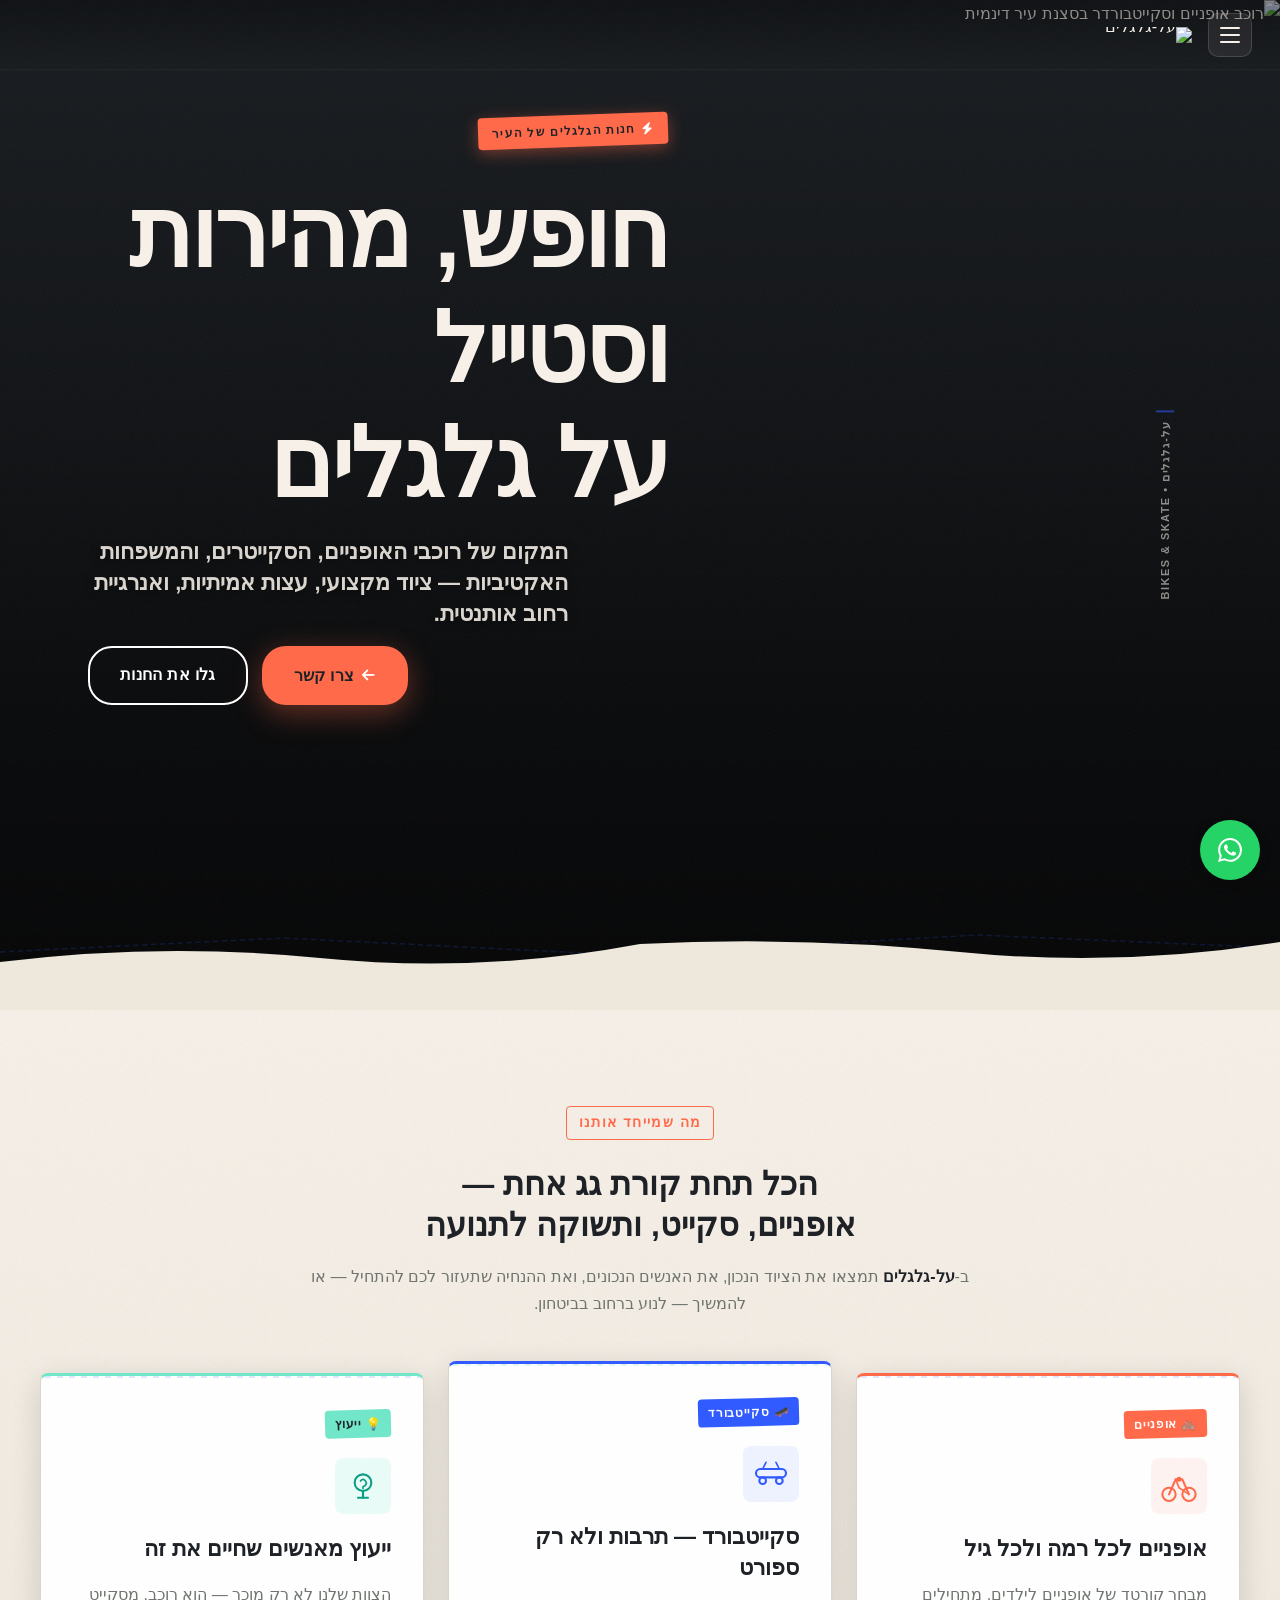
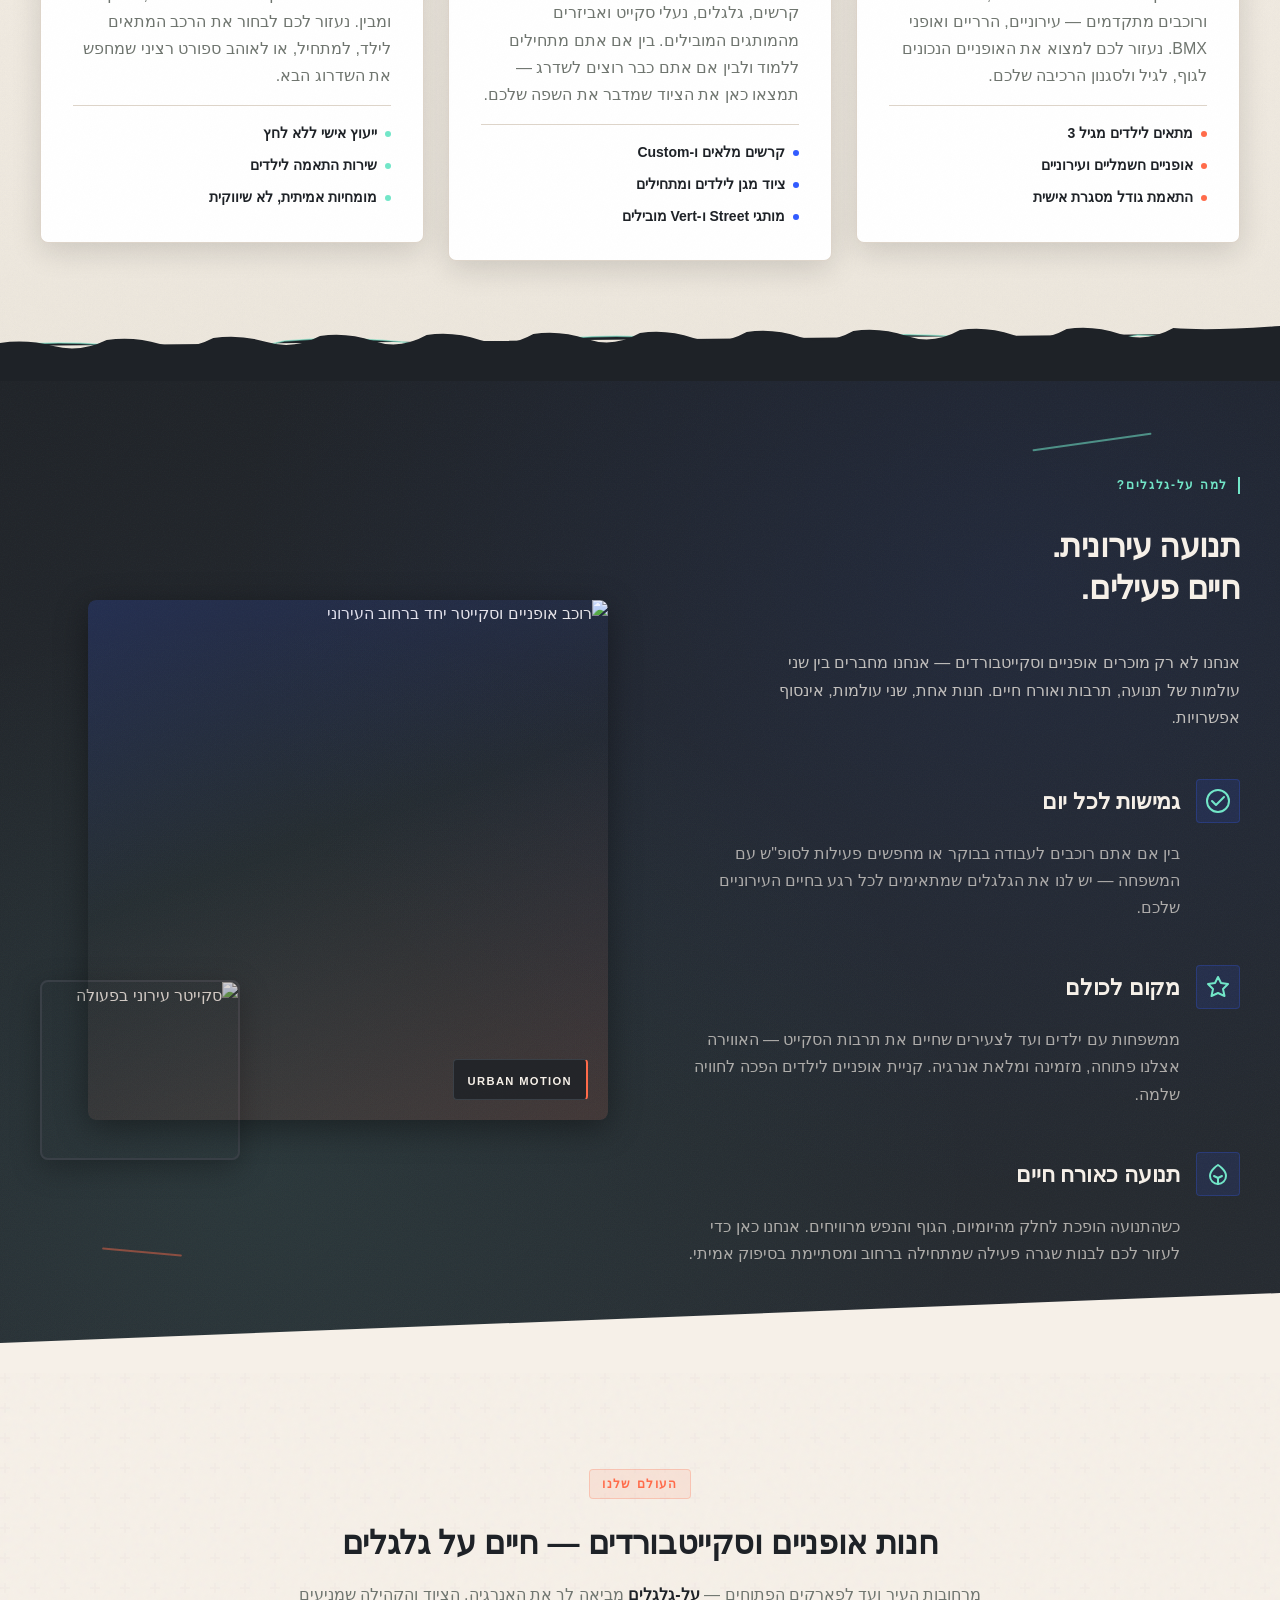
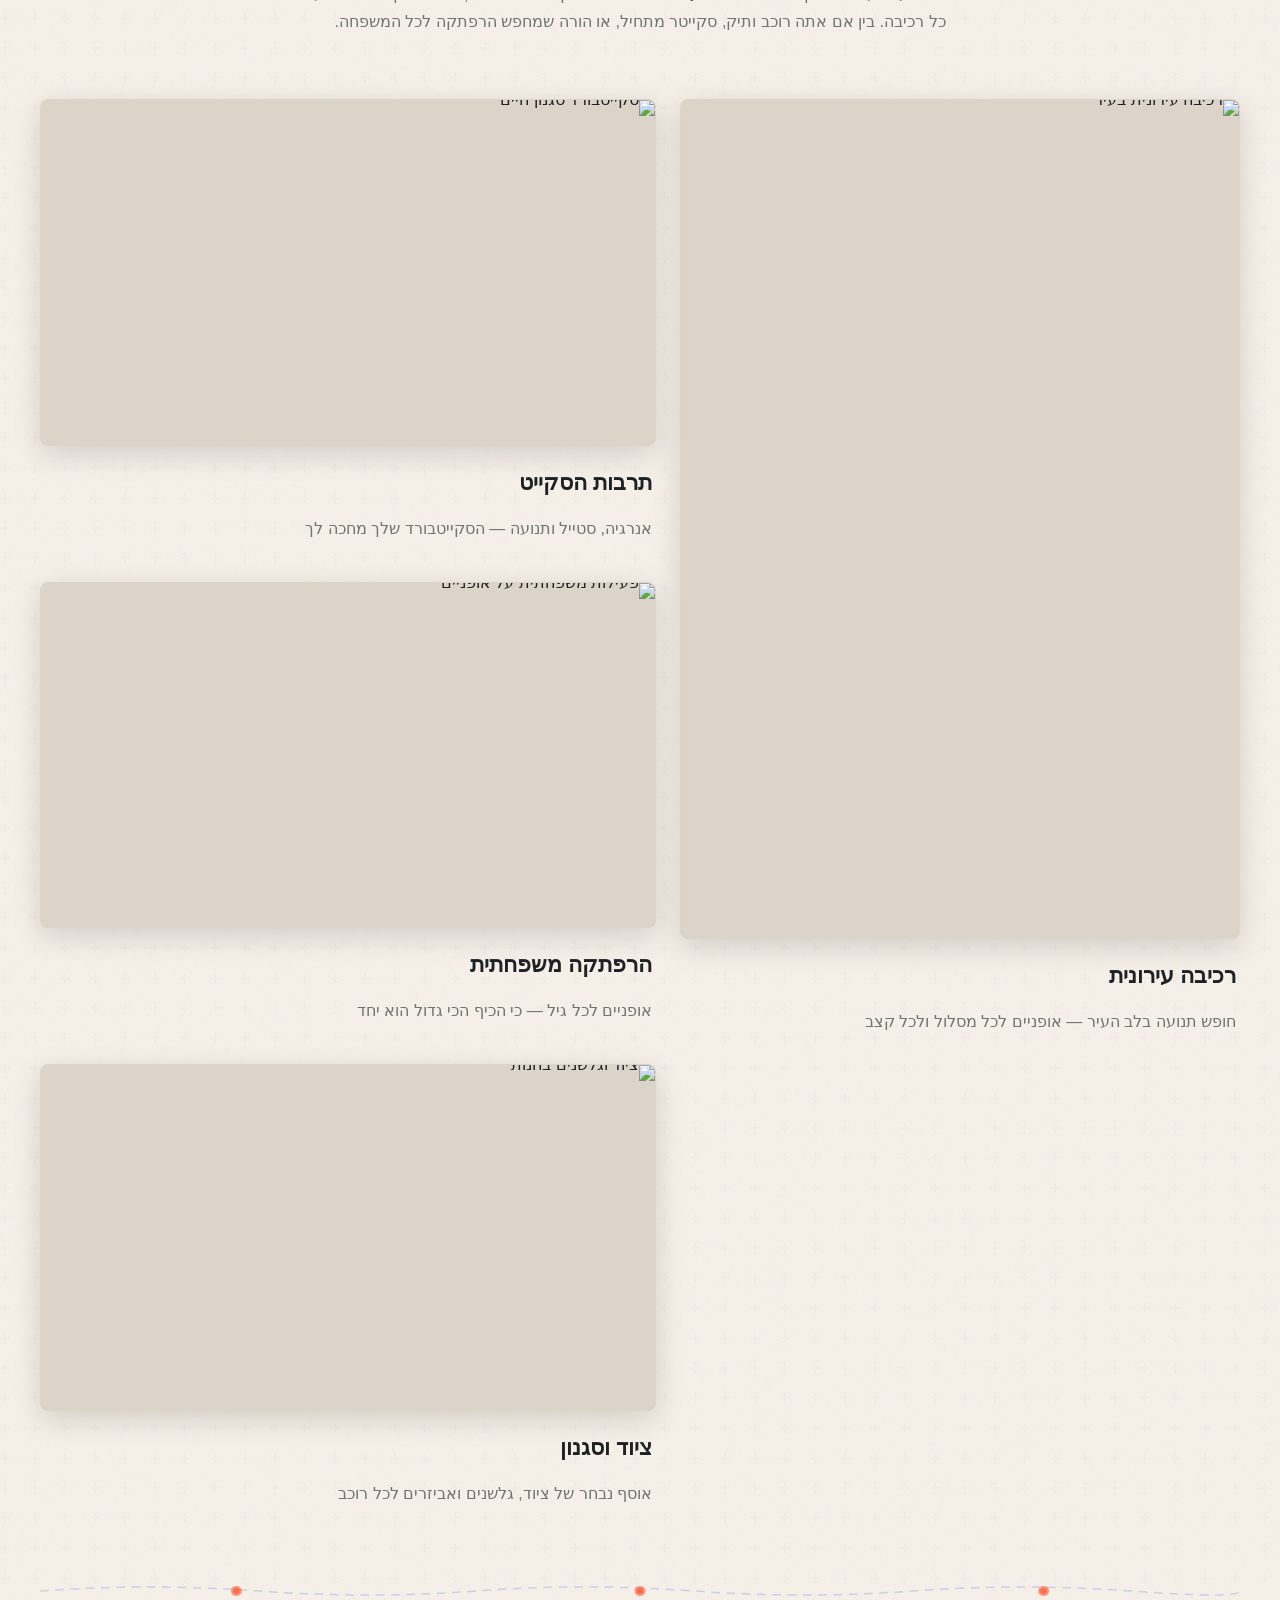
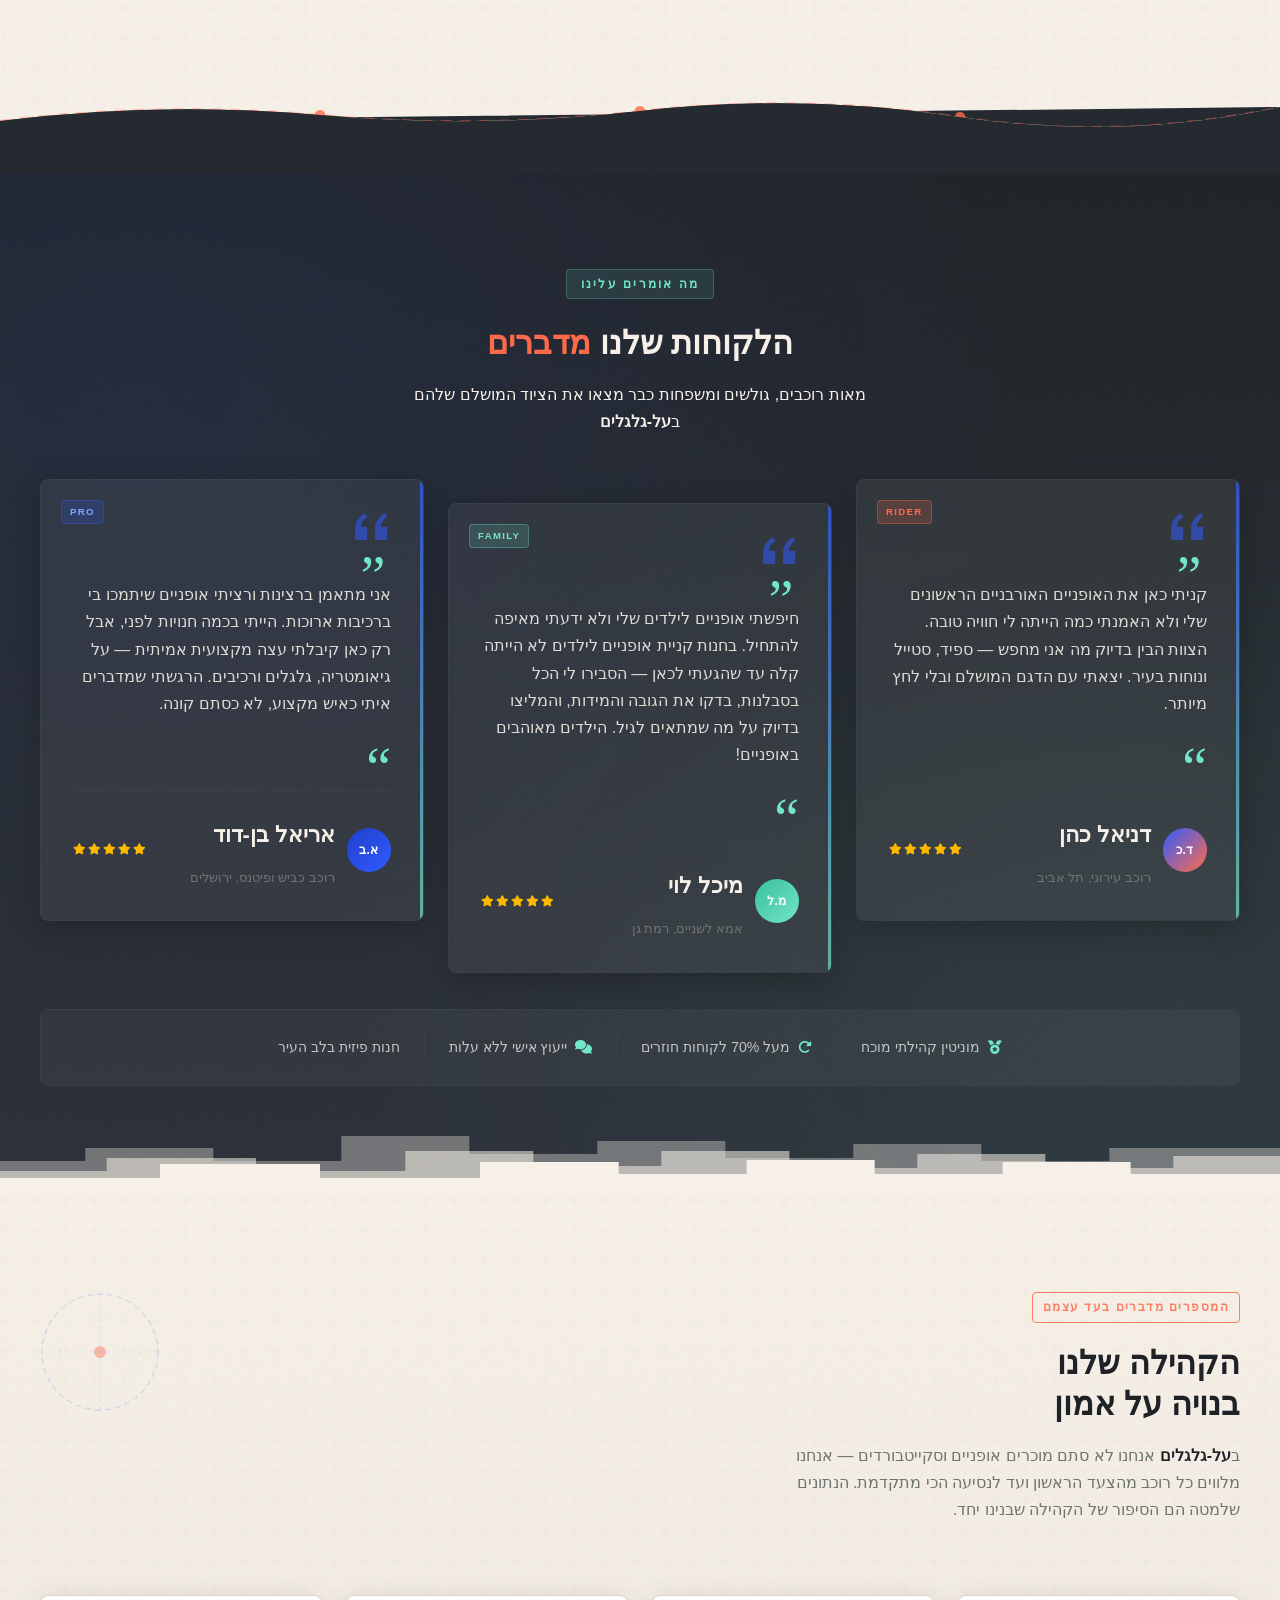
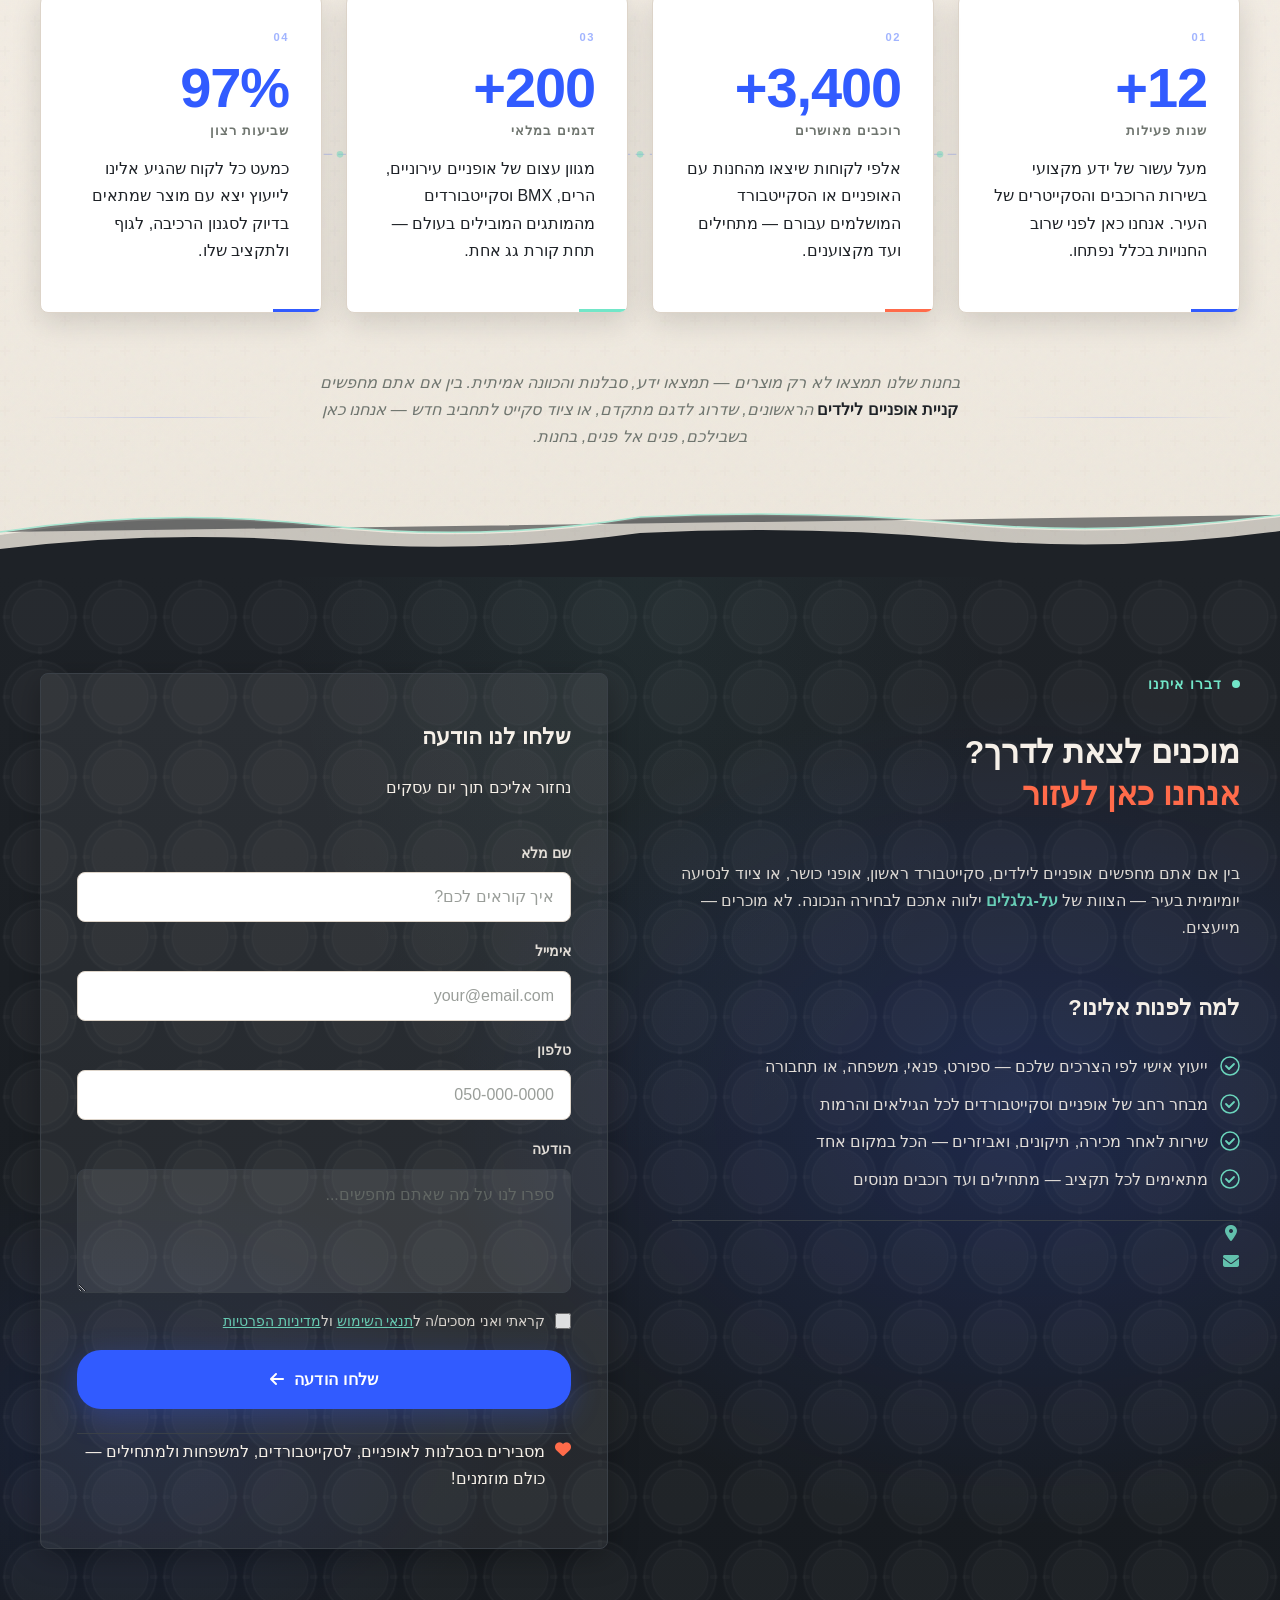
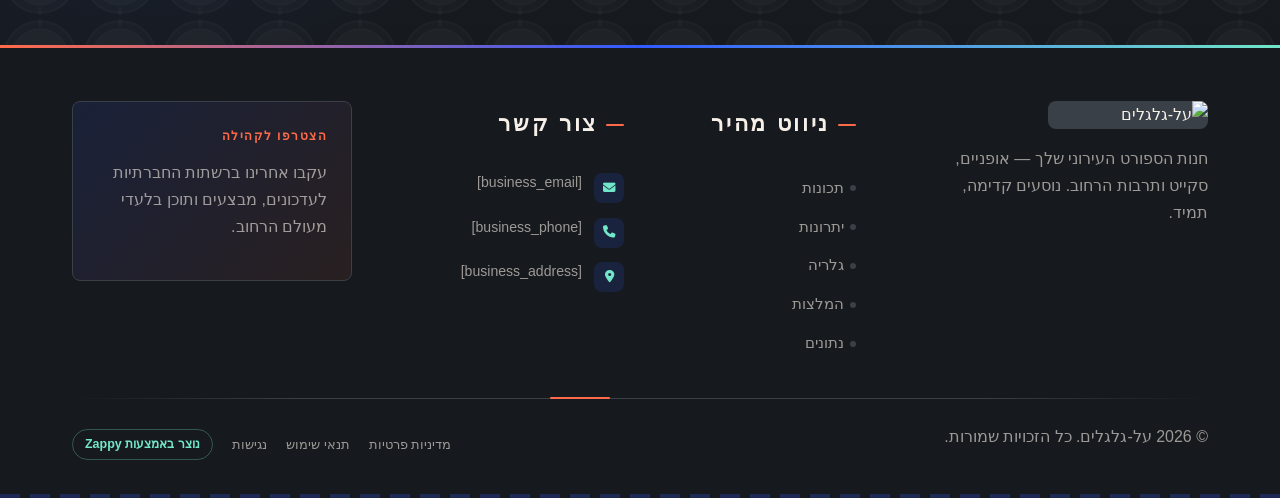
==== commit f328c6fa: "Background sync: Progressive GitHub Sync" ====
--- a/public/index.html
+++ b/public/index.html
@@ -1 +1 @@
-<!doctype html><html dir="rtl" lang="he"><head><meta charset="UTF-8"><meta content="width=device-width,initial-scale=1" name="viewport"><meta content="index, follow" name="robots"><title>על-גלגלים — על-גלגלים</title><meta content="A retail shop specializing in bicycles and skateboards, operating in the action sports and urban mobility space. The business caters to both cycling enthusiasts" name="description"><meta content="על-גלגלים, על גלגלים, קניית אופניים לילדים, חנות אופניים וסקייטבורדים" name="keywords"><link href="/assets/favicon.ico" rel="icon" type="image/x-icon"><link href="/assets/favicon-16x16.png" rel="icon" type="image/png" sizes="16x16"><link href="/assets/favicon-32x32.png" rel="icon" type="image/png" sizes="32x32"><link href="/assets/favicon-48x48.png" rel="icon" type="image/png" sizes="48x48"><link href="/assets/favicon-192x192.png" rel="icon" type="image/png" sizes="192x192"><link href="/assets/favicon-512x512.png" rel="icon" type="image/png" sizes="512x512"><link href="/assets/apple-touch-icon.png" rel="apple-touch-icon"><script>!function(){"use strict";var t="24a04112-aa7d-4c91-9a8d-7393990a3b2c",e="https://qaapi.zappy5.com/api/analytics/track",a=18e5,n=2592e6,o=!0,i=!0,r=!0;var s=function(){var e="zappy_visitor_"+t,a=null;try{if(a=localStorage.getItem(e)){var o=JSON.parse(a),i=Date.now();if(i-o.created<n)return o.lastSeen=i,localStorage.setItem(e,JSON.stringify(o)),o.id}}catch(t){console.warn("Zappy Analytics: LocalStorage not available")}var r="zv_"+Date.now()+"_"+Math.random().toString(36).substr(2,9);try{localStorage.setItem(e,JSON.stringify({id:r,created:Date.now(),lastSeen:Date.now()}))}catch(t){}return r}(),c=function(){var e="zappy_session_"+t,n=null;try{if(n=sessionStorage.getItem(e)){var o=JSON.parse(n),i=Date.now();if(i-o.timestamp<a)return o.timestamp=i,sessionStorage.setItem(e,JSON.stringify(o)),o.id}}catch(t){console.warn("Zappy Analytics: SessionStorage not available")}var r="zs_"+Date.now()+"_"+Math.random().toString(36).substr(2,9);try{sessionStorage.setItem(e,JSON.stringify({id:r,timestamp:Date.now()}))}catch(t){}return r}();function l(a,n){n=n||{};var o={website_id:t,event_type:a,page_path:window.location.pathname,referrer:document.referrer||"direct",visitor_id:s,session_id:c,metadata:n};if(navigator.sendBeacon){var i=new Blob([JSON.stringify(o)],{type:"application/json"});navigator.sendBeacon(e,i)}else fetch(e,{method:"POST",headers:{"Content-Type":"application/json"},body:JSON.stringify(o),keepalive:!0}).catch(function(t){console.warn("Zappy Analytics: Failed to track event",t)})}o&&l("pageview",{title:document.title,url:window.location.href}),i&&document.addEventListener("click",function(t){var e=t.target;if("BUTTON"===e.tagName||e.closest("button")){var a="BUTTON"===e.tagName?e:e.closest("button");l("click",{element:"button",text:a.textContent.trim().substring(0,100),id:a.id||null,class:a.className||null})}else if("A"===e.tagName||e.closest("a")){var n="A"===e.tagName?e:e.closest("a");l("navigation",{element:"link",text:n.textContent.trim().substring(0,100),href:n.href,external:n.hostname!==window.location.hostname})}},!0),r&&document.addEventListener("submit",function(t){var e=t.target;l("form_submit",{form_id:e.id||null,form_name:e.name||null,form_action:e.action||null,form_method:e.method||"GET"})},!0);var d=Date.now();window.addEventListener("beforeunload",function(){l("page_unload",{time_on_page:Math.floor((Date.now()-d)/1e3),page_path:window.location.pathname})}),window.zappyAnalytics={track:l,getVisitorId:function(){return s},getSessionId:function(){return c}}}()</script><meta content="על-גלגלים — על-גלגלים" property="og:title"><meta content="A retail shop specializing in bicycles and skateboards, operating in the action sports and urban mobility space. The business caters to both cycling enthusiasts" property="og:description"><meta content="summary_large_image" name="twitter:card"><meta content="על-גלגלים — על-גלגלים" name="twitter:title"><meta content="A retail shop specializing in bicycles and skateboards, operating in the action sports and urban mobility space. The business caters to both cycling enthusiasts" name="twitter:description"><meta content="website" property="og:type"/><meta content="he_IL" property="og:locale"/><link href="https://cdnjs.cloudflare.com/ajax/libs/font-awesome/6.4.0/css/all.min.css" rel="stylesheet"/><style>.skip-link{position:absolute;transform:translateY(-200%);left:0;top:0;padding:12px 18px;background:var(--bg-dark,#1a1a1a);color:var(--text-light,#fff);font-weight:600;border-radius:0 0 8px 0;z-index:10000}.skip-link:focus{transform:none;outline:2px solid var(--ring,#fff);outline-offset:2px}:focus-visible{outline:2px solid var(--ring,currentColor);outline-offset:3px}</style><link href="/assets/favicon.ico" rel="icon" type="image/x-icon"/><link href="/assets/favicon-16x16.png" rel="icon" type="image/png" sizes="16x16"/><link href="/assets/favicon-32x32.png" rel="icon" type="image/png" sizes="32x32"/><link href="/assets/favicon-48x48.png" rel="icon" type="image/png" sizes="48x48"/><link href="/assets/favicon-192x192.png" rel="icon" type="image/png" sizes="192x192"/><link href="/assets/favicon-512x512.png" rel="icon" type="image/png" sizes="512x512"/><link href="/assets/apple-touch-icon.png" rel="apple-touch-icon"/><link href="https://cdn.jsdelivr.net/npm/vanilla-cookieconsent@3/dist/cookieconsent.css" rel="stylesheet"/><script src="https://cdn.jsdelivr.net/npm/vanilla-cookieconsent@3/dist/cookieconsent.umd.js"></script><script src="https://cdn.jsdelivr.net/gh/mickidum/acc_toolbar/acctoolbar/acctoolbar.min.js"></script><link href="/styles.css" rel="stylesheet"><style id="zappy-dropdown-submenu-styles">#navMenu li:has(.sub-menu),.nav-menu li:has(.sub-menu),.navbar li:has(.sub-menu),nav li:has(.sub-menu){position:relative}#navMenu .sub-menu,.nav-menu .sub-menu,.navbar .sub-menu,nav .sub-menu{display:block!important;position:absolute!important;top:100%;left:0;min-width:220px;background:#fff;border-radius:8px;box-shadow:0 8px 25px rgba(0,0,0,.15);padding:8px 0;opacity:0;visibility:hidden;transform:translateY(10px);transition:all .3s ease;z-index:1000;list-style:none;pointer-events:none}#navMenu li:hover>.sub-menu,.nav-menu li:hover>.sub-menu,.navbar li:hover>.sub-menu,nav li:hover>.sub-menu{opacity:1!important;visibility:visible!important;transform:translateY(0)!important;pointer-events:auto!important}.sub-menu li{list-style:none;margin:0;padding:0}.sub-menu a{display:block!important;padding:10px 16px!important;color:var(--text-dark,#333)!important;font-weight:500;text-decoration:none;white-space:nowrap;transition:background-color .2s}.sub-menu .zappy-nav-child>a{padding-left:28px!important;font-size:.9em!important;opacity:.85!important}[dir=rtl] .sub-menu .zappy-nav-child>a,html[lang=ar] .sub-menu .zappy-nav-child>a,html[lang=he] .sub-menu .zappy-nav-child>a{padding-left:10px!important;padding-right:28px!important}.sub-menu .zappy-nav-parent>a{font-weight:600!important}.sub-menu a:hover{background-color:#f5f5f5}[dir=rtl] .nav-menu .sub-menu,[dir=rtl] .navbar .sub-menu,[dir=rtl] nav .sub-menu,html[lang=ar] .nav-menu .sub-menu,html[lang=ar] .navbar .sub-menu,html[lang=ar] nav .sub-menu,html[lang=he] .nav-menu .sub-menu,html[lang=he] .navbar .sub-menu,html[lang=he] nav .sub-menu{left:auto!important;right:0!important}.sub-menu:empty,.sub-menu:not(:has(li)):not(:has(> a)),.sub-menu:not(:has(li:not(.zappy-hidden-menu-item))):not(:has(> a)){display:none!important;opacity:0!important;visibility:hidden!important;pointer-events:none!important}li:has(.menu-group-title):hover>.sub-menu{opacity:1!important;visibility:visible!important;transform:translateY(0)!important;pointer-events:auto!important}#navMenu>li>.menu-group-title,.nav-menu>li>.menu-group-title{display:inline-block;padding:.5rem 1rem;cursor:default;user-select:none}@media (max-width:768px){#navMenu .sub-menu,.nav-menu .sub-menu,.navbar .sub-menu,nav .sub-menu{position:static!important;transform:none!important;box-shadow:none!important;background:0 0!important;max-height:0;overflow:hidden;opacity:0;visibility:hidden;transition:max-height .3s ease,opacity .3s ease;padding:0!important;border-radius:0!important}#navMenu .sub-menu.mobile-expanded,.nav-menu .sub-menu.mobile-expanded,.navbar .sub-menu.mobile-expanded{max-height:none!important;overflow-y:visible!important;opacity:1!important;visibility:visible!important;padding:8px 0 8px 16px!important}[dir=rtl] .sub-menu.mobile-expanded,html[lang=he] .sub-menu.mobile-expanded{padding:8px 16px 8px 0!important}#navMenu li:hover>.sub-menu,.nav-menu li:hover>.sub-menu,.navbar li:hover>.sub-menu,nav li:hover>.sub-menu{opacity:0;visibility:hidden;pointer-events:none}#navMenu li>.sub-menu.mobile-expanded,.nav-menu li>.sub-menu.mobile-expanded,.navbar li>.sub-menu.mobile-expanded,nav li>.sub-menu.mobile-expanded{opacity:1!important;visibility:visible!important;pointer-events:auto!important}#navMenu li:has(.sub-menu),.nav-menu li:has(.sub-menu),.navbar li:has(.sub-menu),nav li:has(.sub-menu){display:flex!important;flex-wrap:wrap!important;align-items:center!important;position:relative!important;min-height:44px!important}#navMenu li:has(.sub-menu)>a,.nav-menu li:has(.sub-menu)>a,.navbar li:has(.sub-menu)>a,nav li:has(.sub-menu)>a{flex:1!important;min-width:0!important}#navMenu li:has(.sub-menu)>.menu-group-title,.nav-menu li:has(.sub-menu)>.menu-group-title,.navbar li:has(.sub-menu)>.menu-group-title,nav li:has(.sub-menu)>.menu-group-title{flex:1!important;min-width:0!important;padding:0!important;line-height:inherit!important}#navMenu li:has(.sub-menu)>.sub-menu,.nav-menu li:has(.sub-menu)>.sub-menu,.navbar li:has(.sub-menu)>.sub-menu,nav li:has(.sub-menu)>.sub-menu{flex-basis:100%!important;width:100%!important}#navMenu li:has(.sub-menu)>a [class*=arrow],#navMenu li:has(.sub-menu)>a [class*=chevron],.nav-menu li:has(.sub-menu)>a .fa-angle-down,.nav-menu li:has(.sub-menu)>a .fa-chevron-down,.nav-menu li:has(.sub-menu)>a [class*=arrow],.nav-menu li:has(.sub-menu)>a [class*=chevron],nav li:has(.sub-menu)>a [class*=arrow],nav li:has(.sub-menu)>a [class*=chevron]{display:none!important;visibility:hidden!important}.mobile-submenu-toggle{display:flex!important;align-items:center!important;justify-content:center!important;width:44px!important;height:auto!important;background:0 0!important;border:none!important;cursor:pointer!important;color:var(--text-light)!important;position:static!important;flex-shrink:0!important;align-self:stretch!important;z-index:2!important;padding:0!important;margin:0!important}.mobile-submenu-toggle::after{content:''!important;width:0!important;height:0!important;border-left:6px solid transparent!important;border-right:6px solid transparent!important;border-top:7px solid currentColor!important;transition:transform .3s ease!important}.mobile-submenu-toggle.expanded::after{transform:rotate(180deg)!important}.sub-menu a{padding:10px 0!important;display:block!important;color:var(--text-light)!important;white-space:normal!important}.sub-menu .zappy-nav-child>a{padding-left:28px!important;font-size:.9em!important;opacity:.85!important}[dir=rtl] .sub-menu .zappy-nav-child>a,html[lang=ar] .sub-menu .zappy-nav-child>a,html[lang=he] .sub-menu .zappy-nav-child>a{padding-left:0!important;padding-right:28px!important}.sub-menu .zappy-nav-parent>a{font-weight:600!important}#navMenu.active,.nav-menu.active{max-width:100vw!important;overflow-x:hidden!important;box-sizing:border-box!important}.navbar .sub-menu li a,.zappy-products-dropdown .sub-menu a,nav.navbar .sub-menu li a{color:var(--text-light)!important}}@media (min-width:769px){.mobile-submenu-toggle{display:none!important}}</style><style id="zappy-widget-visibility">html[dir=rtl] .whatsapp-float{right:20px!important;left:auto!important}html:not([dir]) .whatsapp-float,html[dir=ltr] .whatsapp-float{left:20px!important;right:auto!important}html[dir=rtl] #mic-access-tool-general-button,html[dir=rtl] #mic-init-access-tool #mic-access-tool-general-button,html[dir=rtl] #mic-init-access-tool .mic-access-tool-general-button,html[dir=rtl] ._access-icon,html[dir=rtl] .mic-access-tool-general-button{left:20px!important;right:auto!important}html:not([dir]) #mic-access-tool-general-button,html:not([dir]) #mic-init-access-tool #mic-access-tool-general-button,html:not([dir]) #mic-init-access-tool .mic-access-tool-general-button,html:not([dir]) ._access-icon,html:not([dir]) .mic-access-tool-general-button,html[dir=ltr] #mic-access-tool-general-button,html[dir=ltr] #mic-init-access-tool #mic-access-tool-general-button,html[dir=ltr] #mic-init-access-tool .mic-access-tool-general-button,html[dir=ltr] ._access-icon,html[dir=ltr] .mic-access-tool-general-button{right:20px!important;left:auto!important}@media (max-width:768px){.whatsapp-float{display:flex!important}}@media (min-width:769px){.whatsapp-float{display:flex!important}}@media (max-width:768px){#mic-access-tool-general-button,#mic-init-access-tool #mic-access-tool-general-button,#mic-init-access-tool .mic-access-tool-general-button,._access-icon,.mic-access-tool-general-button{display:flex!important;visibility:visible!important;opacity:1!important;pointer-events:auto!important}#mic-access-tool-box.opened-mic-access-tool,#mic-init-access-tool #mic-access-tool-box.opened-mic-access-tool,.mic-access-tool-box.opened-mic-access-tool{visibility:visible!important;opacity:1!important;pointer-events:auto!important}}@media (min-width:769px){#mic-access-tool-general-button,#mic-init-access-tool #mic-access-tool-general-button,#mic-init-access-tool .mic-access-tool-general-button,._access-icon,.mic-access-tool-general-button{display:flex!important;visibility:visible!important;opacity:1!important;pointer-events:auto!important}#mic-access-tool-box.opened-mic-access-tool,#mic-init-access-tool #mic-access-tool-box.opened-mic-access-tool,.mic-access-tool-box.opened-mic-access-tool{visibility:visible!important;opacity:1!important;pointer-events:auto!important}}</style></head><body><a href="#main" class="skip-link">דלג לתוכן הראשי</a><nav class="navbar navbar--hamburger-design" dir="rtl" id="mainNavbar"><div class="navbar__logo-side"><a href="/" class="logo-link navbar__logo-link"><img alt="על-גלגלים" src="/assets/site-----image-1.webp" class="logo navbar__logo-img"/></a></div><button class="navbar__hamburger-btn" aria-label="פתח תפריט" id="navDrawerToggle" aria-controls="navDrawer" aria-expanded="false"><span class="navbar__hamburger-bar"></span> <span class="navbar__hamburger-bar"></span> <span class="navbar__hamburger-bar"></span></button><div class="navbar__drawer-overlay" aria-hidden="true" id="navDrawerOverlay"></div><aside aria-hidden="true" aria-label="תפריט ראשי" class="navbar__drawer" id="navDrawer" role="navigation"><div class="navbar__drawer-header"><img alt="על-גלגלים" src="/assets/site-----image-1.webp" class="navbar__drawer-logo"/> <button class="navbar__drawer-close" aria-label="סגור תפריט" id="navDrawerClose"><svg viewBox="0 0 24 24" fill="none" height="22" width="22"><path d="M18 6L6 18M6 6l12 12" stroke="currentColor" stroke-width="2.5" stroke-linecap="round"/></svg></button></div><ul class="navbar__drawer-menu" id="navMenu"><li><a href="#features" class="navbar__drawer-link">תכונות</a></li><li><a href="#benefits" class="navbar__drawer-link">יתרונות</a></li><li><a href="#showcase" class="navbar__drawer-link">גלריה</a></li><li><a href="#testimonials" class="navbar__drawer-link">המלצות</a></li><li><a href="#stats" class="navbar__drawer-link">נתונים</a></li></ul><div class="navbar__drawer-cta"><a href="#contact" class="nav-cta-btn navbar__drawer-cta-btn">צור קשר</a></div></aside></nav><style>.navbar--hamburger-design{position:fixed;top:0;right:0;left:0;z-index:1000;display:flex;align-items:center;justify-content:space-between;padding:0 28px;height:70px;background:rgba(30,34,39,.92);backdrop-filter:blur(14px);-webkit-backdrop-filter:blur(14px);border-bottom:1px solid rgba(246,240,232,.08);transition:background .3s ease,box-shadow .3s ease;box-sizing:border-box}.navbar--hamburger-design.scrolled{background:rgba(30,34,39,.98);box-shadow:0 2px 20px rgba(0,0,0,.3)}.navbar__logo-side{display:flex;align-items:center}.navbar__logo-link{display:flex;align-items:center;text-decoration:none}.navbar__logo-img{height:40px;width:auto;object-fit:contain}.navbar__hamburger-btn{display:flex;flex-direction:column;justify-content:center;align-items:center;gap:5px;width:44px;height:44px;background:rgba(246,240,232,.07);border:1px solid rgba(246,240,232,.15);border-radius:10px;cursor:pointer;padding:10px;transition:background .2s ease,border-color .2s ease;flex-shrink:0}.navbar__hamburger-btn:hover{background:rgba(49,91,255,.18);border-color:rgba(49,91,255,.4)}.navbar__hamburger-btn.is-open{background:rgba(49,91,255,.22);border-color:rgba(49,91,255,.5)}.navbar__hamburger-bar{display:block;width:20px;height:2px;background:var(--nav-text,#f6f0e8);border-radius:2px;transition:transform .3s ease,opacity .3s ease,width .3s ease;transform-origin:center}.navbar__hamburger-btn.is-open .navbar__hamburger-bar:first-child{transform:translateY(7px) rotate(45deg)}.navbar__hamburger-btn.is-open .navbar__hamburger-bar:nth-child(2){opacity:0;transform:scaleX(0)}.navbar__hamburger-btn.is-open .navbar__hamburger-bar:nth-child(3){transform:translateY(-7px) rotate(-45deg)}.navbar__drawer-overlay{position:fixed;inset:0;background:rgba(0,0,0,.55);backdrop-filter:blur(3px);z-index:1001;opacity:0;pointer-events:none;transition:opacity .35s ease}.navbar__drawer-overlay.is-visible{opacity:1;pointer-events:auto}.navbar__drawer{position:fixed;top:0;left:0;bottom:0;width:300px;max-width:85vw;background:#1a1e23;border-right:1px solid rgba(246,240,232,.08);z-index:1002;display:flex;flex-direction:column;padding:0;transform:translateX(-100%);transition:transform .38s cubic-bezier(.4, 0, .2, 1);overflow-y:auto}.navbar__drawer.is-open{transform:translateX(0)}.navbar__drawer-header{display:flex;align-items:center;justify-content:space-between;padding:20px 24px;border-bottom:1px solid rgba(246,240,232,.08);flex-shrink:0}.navbar__drawer-logo{height:36px;width:auto;object-fit:contain}.navbar__drawer-close{display:flex;align-items:center;justify-content:center;width:36px;height:36px;background:rgba(246,240,232,.06);border:1px solid rgba(246,240,232,.1);border-radius:8px;cursor:pointer;color:var(--nav-text,#f6f0e8);transition:background .2s ease}.navbar__drawer-close:hover{background:rgba(255,107,74,.18);border-color:rgba(255,107,74,.4);color:var(--secondary,#ff6b4a)}.navbar__drawer-menu{list-style:none;margin:0;padding:16px 0;flex:1}.navbar__drawer-menu li{border-bottom:1px solid rgba(246,240,232,.05)}.navbar__drawer-link{display:flex;align-items:center;padding:16px 28px;font-size:1.05rem;font-weight:500;color:var(--nav-text,#f6f0e8);text-decoration:none;letter-spacing:.01em;transition:color .2s ease,background .2s ease,padding-right .2s ease;position:relative}.navbar__drawer-link::before{content:'';position:absolute;right:0;top:50%;transform:translateY(-50%) scaleY(0);width:3px;height:60%;background:var(--primary,#315bff);border-radius:0 2px 2px 0;transition:transform .2s ease}.navbar__drawer-link:hover{color:var(--nav-text-hover,#72e6c8);background:rgba(114,230,200,.05);padding-right:36px}.navbar__drawer-link:hover::before{transform:translateY(-50%) scaleY(1);background:var(--accent,#72e6c8)}.navbar__drawer-cta{padding:24px 28px;border-top:1px solid rgba(246,240,232,.08);flex-shrink:0}.navbar__drawer-cta-btn{display:block;text-align:center;width:100%;box-sizing:border-box}@media (max-width:768px){.navbar--hamburger-design{padding:0 16px;height:60px}.navbar__drawer{width:280px}}</style><script>window.addEventListener("DOMContentLoaded",function(){var e=document.getElementById("navDrawerToggle"),t=document.getElementById("navDrawerClose"),n=document.getElementById("navDrawerOverlay"),s=document.getElementById("navDrawer"),a=document.getElementById("mainNavbar");function i(){s.classList.remove("is-open"),n.classList.remove("is-visible"),e.classList.remove("is-open"),e.setAttribute("aria-expanded","false"),s.setAttribute("aria-hidden","true"),document.body.style.overflow=""}e&&s&&(e.addEventListener("click",function(){s.classList.contains("is-open")?i():(s.classList.add("is-open"),n.classList.add("is-visible"),e.classList.add("is-open"),e.setAttribute("aria-expanded","true"),s.setAttribute("aria-hidden","false"),document.body.style.overflow="hidden")}),t&&t.addEventListener("click",i),n&&n.addEventListener("click",i),s.querySelectorAll(".navbar__drawer-link, .navbar__drawer-cta-btn").forEach(function(e){e.addEventListener("click",i)}),document.addEventListener("keydown",function(e){"Escape"===e.key&&s.classList.contains("is-open")&&i()}),window.addEventListener("scroll",function(){window.scrollY>20?a.classList.add("scrolled"):a.classList.remove("scrolled")},{passive:!0}))})</script><script>window.addEventListener("load",function(){const e=document.querySelector(".navbar, nav, header");if(!e)return void console.log("[Navbar] Navbar element not found");let t=document.getElementById("mobileToggle")||document.querySelector(".mobile-toggle")||document.querySelector(".hamburger")||document.querySelector(".hamburger-menu")||document.querySelector(".menu-toggle")||document.querySelector(".burger-menu")||document.querySelector('[aria-label="Menu"]')||document.querySelector('[aria-label="תפריט"]');const o=document.querySelector(".phone-header-btn"),n=window.getComputedStyle(e);let r=n.backgroundColor;if(console.log("[Navbar] Initial navbar background:",r),"transparent"===r||"rgba(0, 0, 0, 0)"===r||r.startsWith("rgba")&&r.includes(", 0)")){const e=n.backgroundImage;if(e&&"none"!==e)console.log("[Navbar] Navbar has background image/gradient, using dark text"),r="rgb(240, 240, 240)";else{const e=window.getComputedStyle(document.body).backgroundColor;console.log("[Navbar] Navbar transparent, using body background:",e),r=e}}const i=r.match(/\d+/g);if(i&&i.length>=3){const e=(.299*parseInt(i[0])+.587*parseInt(i[1])+.114*parseInt(i[2]))/255;console.log("[Navbar] Mobile button colors preserved from Claude CSS (luminance:",e.toFixed(2)+")");const n=document.createElement("style");n.id="zappy-mobile-nav-fix";document.documentElement.lang;document.documentElement.dir,n.textContent='\n        /* Hide mobile buttons on desktop, show only on mobile */\n        @media (min-width: 769px) {\n          .mobile-toggle,\n          .phone-header-btn {\n            display: none !important;\n          }\n        }\n        \n        /* Show and position mobile buttons correctly on mobile */\n        @media (max-width: 768px) {\n          .mobile-toggle,\n          .phone-header-btn {\n            position: absolute !important;\n            top: 0 !important;\n            bottom: 0 !important;\n            margin-top: auto !important;\n            margin-bottom: auto !important;\n            z-index: 1001 !important;\n            display: flex !important;\n            align-items: center !important;\n            justify-content: center !important;\n            width: 36px !important;\n            height: 36px !important;\n            border-radius: 50% !important;\n            border: none !important;\n            cursor: pointer !important;\n            padding: 6px !important;\n            background: none !important;\n            color: var(--nav-text, var(--text-light)) !important;\n            touch-action: manipulation !important;\n            -webkit-tap-highlight-color: transparent !important;\n          }\n          \n          /* LTR positioning (default): hamburger LEFT, phone RIGHT */\n          html:not([dir="rtl"]):not([lang="he"]):not([lang="ar"]) .mobile-toggle,\n          html[dir="ltr"] .mobile-toggle {\n            left: 12px !important;\n            right: auto !important;\n          }\n          html:not([dir="rtl"]):not([lang="he"]):not([lang="ar"]) .phone-header-btn,\n          html[dir="ltr"] .phone-header-btn {\n            right: 12px !important;\n            left: auto !important;\n          }\n          \n          /* RTL positioning: hamburger RIGHT, phone LEFT */\n          html[dir="rtl"] .mobile-toggle,\n          html[lang="he"] .mobile-toggle,\n          html[lang="ar"] .mobile-toggle {\n            right: 12px !important;\n            left: auto !important;\n          }\n          html[dir="rtl"] .phone-header-btn,\n          html[lang="he"] .phone-header-btn,\n          html[lang="ar"] .phone-header-btn {\n            left: 12px !important;\n            right: auto !important;\n          }\n          \n          /* CRITICAL: Ensure nav-container has min-height on mobile */\n          /* All children are positioned absolutely/fixed on mobile, so height:auto collapses to 0 */\n          .nav-container {\n            min-height: 70px !important;\n            position: relative !important;\n          }\n          \n          /* Ensure SVG icons are properly sized and inherit color */\n          .mobile-toggle svg,\n          .phone-header-btn svg {\n            width: 24px !important;\n            height: 24px !important;\n            /* Don\'t force display - let JavaScript control hamburger/close toggle */\n          }\n          \n          /* Reset nav-cta-container on mobile - remove desktop box-shadow/padding */\n          /* that creates a visible ghost box when CTA button is hidden */\n          .nav-cta-container {\n            box-shadow: none !important;\n            padding: 0 !important;\n          }\n          \n          /* Hide nav-cta-container entirely on mobile when there\'s no lang-switcher */\n          /* (only the CTA button is inside, and it\'s hidden on mobile) */\n          .nav-cta-container:not(:has(.lang-switcher)) {\n            display: none !important;\n          }\n          \n          /* CRITICAL: Prevent hero image fade gradient from bleeding over headline text */\n          /* The .image-fade-gradient has bottom: -30px (extends below parent) */\n          /* On mobile stacked layout, this overlaps the h1 text below the image */\n          .hero-image-column {\n            overflow: hidden !important;\n          }\n          .image-fade-gradient {\n            bottom: 0 !important;\n          }\n          \n          /* Hide desktop language switcher on mobile - hamburger menu handles it */\n          /* High specificity to override stored CSS */\n          .lang-switcher,\n          .nav-cta-container .lang-switcher,\n          .nav-container .lang-switcher,\n          .navbar .lang-switcher,\n          .navbar .nav-cta-container .lang-switcher {\n            display: none !important;\n          }\n        }\n      ';const r=document.getElementById("zappy-mobile-nav-fix");r&&r.remove(),document.head.appendChild(n),console.log("[Navbar] Critical CSS injected for mobile nav positioning");const a=window.innerWidth<=768;if(t){const e=t.querySelector(".hamburger-icon"),o=t.querySelector(".close-icon");e&&(e.style.setProperty("width","24px","important"),e.style.setProperty("height","24px","important"),e.style.setProperty("display","block","important")),o&&(o.style.setProperty("width","24px","important"),o.style.setProperty("height","24px","important"),o.style.setProperty("display","none","important")),a?(t.style.setProperty("position","absolute","important"),t.style.setProperty("top","0","important"),t.style.setProperty("bottom","0","important"),t.style.setProperty("margin-top","auto","important"),t.style.setProperty("margin-bottom","auto","important"),t.style.setProperty("z-index","1001","important"),t.style.removeProperty("left"),t.style.removeProperty("right"),console.log("[Navbar] Mobile toggle positioning applied (mobile viewport)")):(t.style.removeProperty("position"),t.style.removeProperty("top"),t.style.removeProperty("transform"),t.style.removeProperty("z-index"),t.style.removeProperty("left"),t.style.removeProperty("right"),console.log("[Navbar] Desktop viewport - cleared mobile toggle inline positioning"))}if(o){const e=o.querySelector("svg");e&&(e.style.width="24px",e.style.height="24px",e.setAttribute("width","24"),e.setAttribute("height","24")),a?(o.style.setProperty("position","absolute","important"),o.style.setProperty("top","0","important"),o.style.setProperty("bottom","0","important"),o.style.setProperty("margin-top","auto","important"),o.style.setProperty("margin-bottom","auto","important"),o.style.setProperty("z-index","1001","important"),o.style.removeProperty("left"),o.style.removeProperty("right"),console.log("[Navbar] Phone button positioning applied (mobile viewport)")):(o.style.removeProperty("position"),o.style.removeProperty("top"),o.style.removeProperty("transform"),o.style.removeProperty("z-index"),o.style.removeProperty("left"),o.style.removeProperty("right"),console.log("[Navbar] Desktop viewport - cleared phone button inline positioning"))}}else console.log("[Navbar] Could not parse background color:",r);t=document.getElementById("mobileToggle")||document.querySelector(".mobile-toggle")||document.querySelector(".hamburger")||document.querySelector(".hamburger-menu")||document.querySelector(".menu-toggle")||document.querySelector(".burger-menu")||document.querySelector('[aria-label="Menu"]')||document.querySelector('[aria-label="תפריט"]');const a=document.getElementById("navMenu")||document.querySelector(".nav-menu")||document.querySelector(".nav-links")||document.querySelector("nav ul:not(.submenu)");if(!t||!a)return void console.log("[Navbar] Mobile toggle or menu not found:",{toggle:!!t,menu:!!a});a.id||(a.id="navMenu"),console.log("[Navbar] Initializing mobile menu...");const l=t.cloneNode(!0);t.parentNode.replaceChild(l,t);var s=0;function p(e){var t=Date.now();t-s<300||(s=t,function(e){e.preventDefault(),e.stopPropagation();const t=l.querySelector(".hamburger-icon"),o=l.querySelector(".close-icon");a.classList.contains("active")?(a.classList.remove("active"),t&&t.style.setProperty("display","block","important"),o&&o.style.setProperty("display","none","important"),document.body.style.overflow="",console.log("[Navbar] Menu closed")):(a.classList.add("active"),t&&t.style.setProperty("display","none","important"),o&&o.style.setProperty("display","block","important"),document.body.style.overflow="hidden",console.log("[Navbar] Menu opened"))}(e))}l.addEventListener("click",p),l.addEventListener("touchend",p),a.querySelectorAll("a").forEach(function(e){e.addEventListener("click",function(){if("#"===this.getAttribute("href"))return;const e=l.querySelector(".hamburger-icon"),t=l.querySelector(".close-icon");a.classList.remove("active"),e&&e.style.setProperty("display","block","important"),t&&t.style.setProperty("display","none","important"),document.body.style.overflow="",console.log("[Navbar] Menu closed (link clicked)")})});var c=a.querySelectorAll(".dropdown-toggle");c.forEach(function(e){e.addEventListener("click",function(e){e.preventDefault(),e.stopPropagation();var t=this.closest(".nav-dropdown");t&&(t.parentNode.querySelectorAll(".nav-dropdown.open").forEach(function(e){e!==t&&e.classList.remove("open")}),t.classList.toggle("open"),console.log("[Navbar] Dropdown toggled:",t.classList.contains("open")?"open":"closed"))})}),document.addEventListener("click",function(e){e.target.closest(".nav-dropdown")||document.querySelectorAll(".nav-dropdown.open").forEach(function(e){e.classList.remove("open")})}),console.log("[Navbar] Dropdown handlers initialized for "+c.length+" dropdowns"),o&&o.addEventListener("click",function(){const e=document.querySelectorAll('a[href^="tel:"]'),t=e.length>0?e[0].getAttribute("href").replace("tel:",""):"[business_phone]";window.location.href="tel:"+t,console.log("[Navbar] Phone button clicked")}),console.log("[Navbar] Mobile menu initialized successfully")})</script><main id="main"><section class="index-hero-section" data-band-index="0" data-layout-spec="בית-hero" dir="rtl" id="hero" data-hero-type="fullscreen-scrim"><div class="index-hero-bg"><img alt="רוכב אופניים וסקייטבורדר בסצנת עיר דינמית" src="/assets/site-index-hero-image-1.webp" data-context="Dynamic urban street scene combining bicycles and skateboards in an authentic city environment: a young rider on a modern city bike and a skateboarder mid-trick on urban pavement, graffiti walls in background, golden hour city light, motion blur, cinematic wide angle, action sports energy, dark moody atmosphere" data-placeholder="index-hero-image-1" height="700" loading="eager" width="1200" data-element-id="img-1778911031833-osy7mwwpj" data-element-type="image" data-hero-background="true" data-hero-bg="true" fetchpriority="high"/></div><div class="index-hero-scrim" aria-hidden="true"></div><div class="index-hero-grain" aria-hidden="true"></div><div class="index-hero-brand-sticker" aria-hidden="true"><span>על-גלגלים • BIKES &amp; SKATE</span></div><div class="index-hero-container"><div class="index-hero-content"><div class="index-hero-sticker-badge"><span class="index-hero-sticker-inner" style="color:rgb(30, 34, 39) !important"><i class="fa-solid fa-bolt" aria-hidden="true" data-element-id="icon-1778911031833-dj0ty0ixw" data-element-type="icon" data-icon-type="fontawesome"></i> חנות הגלגלים של העיר</span></div><h1 class="index-hero-h1">חופש, מהירות<br/><span class="index-hero-h1-outline" style="color:rgb(246, 240, 232) !important">וסטייל</span><br/>על גלגלים</h1><h3 class="index-hero-subtitle">המקום של רוכבי האופניים, הסקייטרים, והמשפחות האקטיביות — ציוד מקצועי, עצות אמיתיות, ואנרגיית רחוב אותנטית.</h3><div class="index-hero-ctas"><a href="#contact" class="index-hero-btn-primary" data-element-id="btn-1778911031830-ejqnf8oiw" data-element-type="button" data-native-element="true" style="color:rgb(30, 34, 39) !important"><i class="fa-arrow-left fa-solid" aria-hidden="true"></i> צרו קשר </a><a href="#benefits" class="btn btn-outline btn-secondary index-hero-btn-secondary" data-element-id="btn-1778911031830-1cwyso2ib" data-element-type="button" data-native-element="true" style="outline:none;border-color:var(--light-text, #ffffff) !important;color:var(--light-text, #ffffff) !important;background-color:transparent !important;background-image:none !important" data-text-color="light">גלו את החנות</a></div></div></div><div class="index-hero-divider-wrapper" aria-hidden="true"><svg viewBox="0 0 1440 110" xmlns="http://www.w3.org/2000/svg" aria-hidden="true" data-no-icon-edit="true" preserveAspectRatio="none"><line stroke="rgba(49,91,255,0.18)" stroke-dasharray="6 4" stroke-width="1.5" x1="0" x2="320" y1="52" y2="38"/><line stroke="rgba(49,91,255,0.18)" stroke-dasharray="6 4" stroke-width="1.5" x1="320" x2="700" y1="38" y2="55"/><line stroke="rgba(49,91,255,0.18)" stroke-dasharray="6 4" stroke-width="1.5" x1="700" x2="1100" y1="55" y2="35"/><line stroke="rgba(49,91,255,0.18)" stroke-dasharray="6 4" stroke-width="1.5" x1="1100" x2="1440" y1="35" y2="48"/><path d="M0,110 L0,62 Q180,42 360,58 T720,44 Q900,36 1080,52 T1440,42 L1440,110 Z" fill="#EDE7DC"/></svg></div></section><section class="index-features-section" data-band-index="1" data-layout-spec="בית-features" dir="rtl" id="features"><div class="index-features-section__texture" aria-hidden="true"></div><div class="index-features-section__container"><div class="index-features-section__intro"><span class="index-features-section__eyebrow">מה שמייחד אותנו</span><h2 class="index-features-section__heading">הכל תחת קורת גג אחת —<br/>אופניים, סקייט, ותשוקה לתנועה</h2><p class="index-features-section__subhead">ב-<strong>על-גלגלים</strong> תמצאו את הציוד הנכון, את האנשים הנכונים, ואת ההנחיה שתעזור לכם להתחיל — או להמשיך — לנוע ברחוב בביטחון.</p></div><div class="index-features-section__grid"><article class="index-features-section__card index-features-section__card--left"><div class="index-features-section__card-sticker index-features-section__card-sticker--coral">🚲 אופניים</div><div class="index-features-section__card-route-line" aria-hidden="true"></div><div class="index-features-section__card-icon" aria-hidden="true"><svg viewBox="0 0 48 48" xmlns="http://www.w3.org/2000/svg" fill="none" height="48" width="48" data-element-type="icon" data-icon-type="svg"><circle cx="12" cy="34" r="8" fill="none" stroke="currentColor" stroke-width="2.5"/><circle cx="36" cy="34" r="8" fill="none" stroke="currentColor" stroke-width="2.5"/><path d="M12 34 L20 16 L28 16 L36 34" fill="none" stroke="currentColor" stroke-width="2.5" stroke-linecap="round" stroke-linejoin="round"/><path d="M20 16 L24 26 L36 34" fill="none" stroke="currentColor" stroke-width="2" stroke-linecap="round"/><circle cx="24" cy="16" r="3" fill="currentColor"/></svg></div><h3 class="index-features-section__card-title">אופניים לכל רמה ולכל גיל</h3><p class="index-features-section__card-text">מבחר קורטד של אופניים לילדים, מתחילים ורוכבים מתקדמים — עירוניים, הרריים ואופני BMX. נעזור לכם למצוא את האופניים הנכונים לגוף, לגיל ולסגנון הרכיבה שלכם.</p><ul class="index-features-section__card-list"><li>מתאים לילדים מגיל 3</li><li>אופניים חשמליים ועירוניים</li><li>התאמת גודל מסגרת אישית</li></ul></article><article class="index-features-section__card index-features-section__card--middle"><div class="index-features-section__card-sticker index-features-section__card-sticker--blue">🛹 סקייטבורד</div><div class="index-features-section__card-route-line index-features-section__card-route-line--accent" aria-hidden="true"></div><div class="index-features-section__card-icon" aria-hidden="true"><svg viewBox="0 0 48 48" xmlns="http://www.w3.org/2000/svg" fill="none" height="48" width="48" data-element-type="icon" data-icon-type="svg"><rect fill="none" height="10" rx="5" stroke="currentColor" stroke-width="2.5" width="36" x="6" y="18"/><circle cx="14" cy="32" r="4" fill="none" stroke="currentColor" stroke-width="2.5"/><circle cx="34" cy="32" r="4" fill="none" stroke="currentColor" stroke-width="2.5"/><path d="M14 18 L18 10 M34 18 L30 10" fill="none" stroke="currentColor" stroke-width="2" stroke-linecap="round"/></svg></div><h3 class="index-features-section__card-title">סקייטבורד — תרבות ולא רק ספורט</h3><p class="index-features-section__card-text">קרשים, גלגלים, נעלי סקייט ואביזרים מהמותגים המובילים. בין אם אתם מתחילים ללמוד ולבין אם אתם כבר רוצים לשדרג — תמצאו כאן את הציוד שמדבר את השפה שלכם.</p><ul class="index-features-section__card-list"><li>קרשים מלאים ו-Custom</li><li>ציוד מגן לילדים ומתחילים</li><li>מותגי Street ו-Vert מובילים</li></ul></article><article class="index-features-section__card index-features-section__card--right"><div class="index-features-section__card-sticker index-features-section__card-sticker--mint">💡 ייעוץ</div><div class="index-features-section__card-route-line" aria-hidden="true"></div><div class="index-features-section__card-icon" aria-hidden="true"><svg viewBox="0 0 48 48" xmlns="http://www.w3.org/2000/svg" fill="none" height="48" width="48" data-element-type="icon" data-icon-type="svg"><circle cx="24" cy="20" r="10" fill="none" stroke="currentColor" stroke-width="2.5"/><path d="M24 30 L24 38" stroke="currentColor" stroke-width="2.5" stroke-linecap="round"/><path d="M18 38 L30 38" stroke="currentColor" stroke-width="2.5" stroke-linecap="round"/><path d="M21 18 Q24 14 27 18 Q30 22 24 25 L24 27" fill="none" stroke="currentColor" stroke-width="2" stroke-linecap="round"/><circle cx="24" cy="30" r="1.5" fill="currentColor"/></svg></div><h3 class="index-features-section__card-title">ייעוץ מאנשים שחיים את זה</h3><p class="index-features-section__card-text">הצוות שלנו לא רק מוכר — הוא רוכב, מסקייט ומבין. נעזור לכם לבחור את הרכב המתאים לילד, למתחיל, או לאוהב ספורט רציני שמחפש את השדרוג הבא.</p><ul class="index-features-section__card-list"><li>ייעוץ אישי ללא לחץ</li><li>שירות התאמה לילדים</li><li>מומחיות אמיתית, לא שיווקית</li></ul></article></div></div><div class="index-features-section__divider-wrapper"><svg viewBox="0 0 1440 90" xmlns="http://www.w3.org/2000/svg" aria-hidden="true" data-no-icon-edit="true" preserveAspectRatio="none"><path d="M0,55 Q80,48 160,58 T320,50 Q400,44 480,54 T640,47 Q720,42 800,52 T960,46 Q1040,40 1120,50 T1280,44 Q1360,48 1440,42" fill="var(--bg-dark)" stroke="#72E6C8" stroke-width="1.5" stroke-opacity="0.55"/><path d="M0,62 Q90,54 180,65 T360,56 Q440,50 520,61 T680,54 Q760,48 840,59 T1000,52 Q1080,46 1160,57 T1320,50 Q1380,54 1440,49" fill="var(--bg-dark)" stroke="#72E6C8" stroke-width="1" stroke-opacity="0.3"/><path d="M0,90 L0,52 Q30,48 60,55 T120,49 Q150,45 180,53 T240,47 Q270,43 300,51 T360,45 Q390,41 420,50 T480,44 Q510,40 540,49 T600,43 Q630,39 660,48 T720,42 Q750,38 780,47 T840,41 Q870,37 900,46 T960,40 Q990,36 1020,45 T1080,39 Q1110,35 1140,44 T1200,38 Q1230,34 1260,43 T1320,37 Q1360,40 1440,35 L1440,90 Z" fill="var(--bg-dark)"/></svg></div></section><section class="index-benefits-section" data-band-index="2" data-layout-spec="בית-benefits" dir="rtl" id="benefits"><div class="index-benefits-texture" aria-hidden="true"></div><div class="index-benefits-micro-line index-benefits-micro-line--mint" aria-hidden="true"></div><div class="index-benefits-micro-line index-benefits-micro-line--coral" aria-hidden="true"></div><div class="index-benefits-container"><div class="index-benefits-content"><span class="index-benefits-eyebrow">למה על-גלגלים?</span><h2 class="index-benefits-heading">תנועה עירונית.<br/>חיים פעילים.</h2><p class="index-benefits-intro">אנחנו לא רק מוכרים אופניים וסקייטבורדים — אנחנו מחברים בין שני עולמות של תנועה, תרבות ואורח חיים. חנות אחת, שני עולמות, אינסוף אפשרויות.</p><div class="index-benefits-list"><article class="index-benefits-item"><div class="index-benefits-item-icon" aria-hidden="true"><svg viewBox="0 0 28 28" xmlns="http://www.w3.org/2000/svg" fill="none" height="28" width="28" data-element-type="icon" data-icon-type="svg"><circle cx="14" cy="14" r="11" stroke="currentColor" stroke-width="2"/><path d="M8 14 L12 18 L20 10" stroke="currentColor" stroke-width="2" stroke-linecap="round" stroke-linejoin="round"/></svg></div><div class="index-benefits-item-content"><h3 class="index-benefits-item-title">גמישות לכל יום</h3><p class="index-benefits-item-text">בין אם אתם רוכבים לעבודה בבוקר או מחפשים פעילות לסופ"ש עם המשפחה — יש לנו את הגלגלים שמתאימים לכל רגע בחיים העירוניים שלכם.</p></div></article><article class="index-benefits-item"><div class="index-benefits-item-icon" aria-hidden="true"><svg viewBox="0 0 28 28" xmlns="http://www.w3.org/2000/svg" fill="none" height="28" width="28" data-element-type="icon" data-icon-type="svg"><path d="M14 4 L17 10 L24 11 L19 16 L20.5 23 L14 20 L7.5 23 L9 16 L4 11 L11 10 Z" stroke="currentColor" stroke-width="2" stroke-linejoin="round"/></svg></div><div class="index-benefits-item-content"><h3 class="index-benefits-item-title">מקום לכולם</h3><p class="index-benefits-item-text">ממשפחות עם ילדים ועד לצעירים שחיים את תרבות הסקייט — האווירה אצלנו פתוחה, מזמינה ומלאת אנרגיה. קניית אופניים לילדים הפכה לחוויה שלמה.</p></div></article><article class="index-benefits-item"><div class="index-benefits-item-icon" aria-hidden="true"><svg viewBox="0 0 28 28" xmlns="http://www.w3.org/2000/svg" fill="none" height="28" width="28" data-element-type="icon" data-icon-type="svg"><path d="M14 5 C14 5 6 10 6 16 C6 20.4 9.6 24 14 24 C18.4 24 22 20.4 22 16 C22 10 14 5 14 5Z" stroke="currentColor" stroke-width="2" stroke-linejoin="round"/><path d="M14 24 L14 18" stroke="currentColor" stroke-width="2" stroke-linecap="round"/><path d="M10 16 L14 18 L18 16" stroke="currentColor" stroke-width="2" stroke-linecap="round" stroke-linejoin="round"/></svg></div><div class="index-benefits-item-content"><h3 class="index-benefits-item-title">תנועה כאורח חיים</h3><p class="index-benefits-item-text">כשהתנועה הופכת לחלק מהיומיום, הגוף והנפש מרוויחים. אנחנו כאן כדי לעזור לכם לבנות שגרה פעילה שמתחילה ברחוב ומסתיימת בסיפוק אמיתי.</p></div></article></div></div><div class="index-benefits-imagery"><div class="index-benefits-backplate"><img alt="סקייטר עירוני בפעולה" src="/assets/site-index-benefits-image-2.webp" data-context="Urban skateboarding lifestyle shot, young skater performing trick on city street, duotone mint-charcoal color treatment, editorial sports photography, action sports culture, Israeli urban setting" data-placeholder="index-benefits-image-2" height="240" loading="lazy" width="320" decoding="async" class="index-benefits-backplate-img"/></div><div class="index-benefits-main-image-wrap"><img alt="רוכב אופניים וסקייטר יחד ברחוב העירוני" src="/assets/site-index-benefits-image-1.webp" data-context="Dynamic lifestyle photo of cyclist and skateboarder together in urban city environment, Tel Aviv streets, energetic and youthful, editorial magazine style, warm afternoon light, bikes and skateboards, action sports, duotone charcoal-coral treatment hints" data-placeholder="index-benefits-image-1" height="760" loading="lazy" width="600" decoding="async" class="index-benefits-main-img"/><div class="index-benefits-img-overlay" aria-hidden="true"></div><div class="index-benefits-corner-label" aria-hidden="true"><span>Urban Motion</span></div></div></div></div><div class="index-benefits-divider-wrapper"><svg viewBox="0 0 1200 90" xmlns="http://www.w3.org/2000/svg" aria-hidden="true" data-no-icon-edit="true" preserveAspectRatio="none"><path d="M0,90 L0,60 L1200,10 L1200,90 Z" fill="var(--bg-light)"/></svg></div></section><section class="index-showcase-section" data-band-index="3" data-layout-spec="בית-showcase" dir="rtl" id="showcase"><div class="index-showcase-texture" aria-hidden="true"></div><div class="index-showcase-container"><div class="index-showcase-intro"><span class="index-showcase-label">העולם שלנו</span><h2 class="index-showcase-heading">חנות אופניים וסקייטבורדים — חיים על גלגלים</h2><p class="index-showcase-subtext">מרחובות העיר ועד לפארקים הפתוחים — <strong>על-גלגלים</strong> מביאה לך את האנרגיה, הציוד והקהילה שמניעים כל רכיבה. בין אם אתה רוכב ותיק, סקייטר מתחיל, או הורה שמחפש הרפתקה לכל המשפחה.</p></div><div class="index-showcase-grid"><figure class="index-showcase-tile index-showcase-tile--large"><div class="index-showcase-img-wrap"><img alt="רכיבה עירונית בעיר" src="/assets/site-index-showcase-image-1.webp" data-context="Urban cyclist riding confidently through a vibrant Israeli city street at golden hour. The rider wears casual urban clothing and a helmet, cycling on a sleek modern city bike past colorful storefronts and street art. Warm late-afternoon light, dynamic motion blur on the background, editorial photography style, high contrast." data-placeholder="index-showcase-image-1" height="800" loading="lazy" width="600" decoding="async"/></div><figcaption class="index-showcase-caption"><h3>רכיבה עירונית</h3><p>חופש תנועה בלב העיר — אופניים לכל מסלול ולכל קצב</p></figcaption></figure><div class="index-showcase-tiles-col"><figure class="index-showcase-tile index-showcase-tile--small"><div class="index-showcase-img-wrap"><img alt="סקייטבורד סגנון חיים" src="/assets/site-index-showcase-image-2.webp" data-context="Young skateboarder performing a trick at an outdoor skate park in Israel. Captured mid-air with a skateboard, wearing streetwear and sneakers. Vibrant graffiti wall in the background, dynamic action shot, skate culture aesthetic, strong shadows and bright daylight." data-placeholder="index-showcase-image-2" height="340" loading="lazy" width="560" decoding="async"/></div><figcaption class="index-showcase-caption"><h3>תרבות הסקייט</h3><p>אנרגיה, סטייל ותנועה — הסקייטבורד שלך מחכה לך</p></figcaption></figure><figure class="index-showcase-tile index-showcase-tile--small"><div class="index-showcase-img-wrap"><img alt="פעילות משפחתית על אופניים" src="/assets/site-index-showcase-image-3.webp" data-context="Happy Israeli family — parents and two young children — riding bicycles together on a paved park path surrounded by green trees. Sunny day, everyone smiling, colorful bikes, helmets on the children, warm and joyful family atmosphere, lifestyle photography." data-placeholder="index-showcase-image-3" height="340" loading="lazy" width="560" decoding="async"/></div><figcaption class="index-showcase-caption"><h3>הרפתקה משפחתית</h3><p>אופניים לכל גיל — כי הכיף הכי גדול הוא יחד</p></figcaption></figure><figure class="index-showcase-tile index-showcase-tile--small"><div class="index-showcase-img-wrap"><img alt="ציוד וגלשנים בחנות" src="/assets/site-index-showcase-image-4.webp" data-context="Close-up detail shot inside a well-organized bicycle and skateboard shop. Showing colorful skateboard decks hanging on the wall, bicycle helmets on display, and neatly arranged gear and accessories. Clean modern retail interior with warm lighting, premium store atmosphere." data-placeholder="index-showcase-image-4" height="340" loading="lazy" width="560" decoding="async"/></div><figcaption class="index-showcase-caption"><h3>ציוד וסגנון</h3><p>אוסף נבחר של ציוד, גלשנים ואביזרים לכל רוכב</p></figcaption></figure></div></div><div class="index-showcase-route-line" aria-hidden="true"><svg viewBox="0 0 1100 24" xmlns="http://www.w3.org/2000/svg" fill="none" aria-hidden="true" data-no-icon-edit="true" preserveAspectRatio="none"><path d="M0 12 Q100 4 200 12 T400 12 T600 12 T800 12 T1000 12 T1100 12" fill="none" stroke="var(--primary)" stroke-width="1.5" stroke-opacity="0.22" stroke-dasharray="8 6"/><circle cx="180" cy="12" r="5" fill="var(--secondary)" fill-opacity="0.7"/><circle cx="180" cy="12" r="3" fill="var(--secondary)"/><circle cx="550" cy="12" r="5" fill="var(--secondary)" fill-opacity="0.7"/><circle cx="550" cy="12" r="3" fill="var(--secondary)"/><circle cx="920" cy="12" r="5" fill="var(--secondary)" fill-opacity="0.7"/><circle cx="920" cy="12" r="3" fill="var(--secondary)"/></svg></div></div><div class="index-showcase-divider-wrapper"><svg viewBox="0 0 1200 90" xmlns="http://www.w3.org/2000/svg" aria-hidden="true" data-no-icon-edit="true" preserveAspectRatio="none"><path d="M0 38 Q150 18 300 32 T600 28 T900 34 T1200 24" fill="#252A30" stroke="var(--secondary)" stroke-width="2" stroke-opacity="0.45" stroke-dasharray="10 8"/><circle cx="300" cy="32" r="5" fill="var(--secondary)" fill-opacity="0.8"/><circle cx="600" cy="28" r="5" fill="var(--secondary)" fill-opacity="0.8"/><circle cx="900" cy="34" r="5" fill="var(--secondary)" fill-opacity="0.8"/><path d="M0,90 L0,38 Q150,18 300,32 T600,28 T900,34 T1200,24 L1200,90 Z" fill="#252A30"/></svg></div></section><section class="index-testimonials-section" data-band-index="4" data-layout-spec="בית-testimonials" dir="rtl"><div class="index-testimonials-section__grain" aria-hidden="true"></div><div class="index-testimonials-section__container"><div class="index-testimonials-section__header"><span class="index-testimonials-section__eyebrow">מה אומרים עלינו</span><h2 class="index-testimonials-section__title">הלקוחות שלנו <span class="index-testimonials-section__title-accent">מדברים</span></h2><p class="index-testimonials-section__subtitle">מאות רוכבים, גולשים ומשפחות כבר מצאו את הציוד המושלם שלהם ב<strong>על-גלגלים</strong></p></div><div class="index-testimonials-section__grid"><article class="index-testimonials-section__card index-testimonials-section__card--offset-up"><div class="index-testimonials-section__card-inner"><div class="index-testimonials-section__sticker index-testimonials-section__sticker--coral" aria-hidden="true">RIDER</div><div class="index-testimonials-section__quote-mark" aria-hidden="true"><svg viewBox="0 0 36 28" xmlns="http://www.w3.org/2000/svg" fill="none" height="28" width="36" aria-hidden="true" data-no-icon-edit="true"><path d="M0 28V17.6C0 14.08 0.8 10.96 2.4 8.24C4.08 5.44 6.52 3.12 9.72 1.28L12.36 5.12C10.28 6.32 8.68 7.76 7.56 9.44C6.52 11.04 6 12.88 6 14.96H12V28H0ZM20 28V17.6C20 14.08 20.8 10.96 22.4 8.24C24.08 5.44 26.52 3.12 29.72 1.28L32.36 5.12C30.28 6.32 28.68 7.76 27.56 9.44C26.52 11.04 26 12.88 26 14.96H32V28H20Z" fill="currentColor"/></svg></div><blockquote class="index-testimonials-section__quote"><p>קניתי כאן את האופניים האורבניים הראשונים שלי ולא האמנתי כמה הייתה לי חוויה טובה. הצוות הבין בדיוק מה אני מחפש — ספיד, סטייל ונוחות בעיר. יצאתי עם הדגם המושלם ובלי לחץ מיותר.</p></blockquote><footer class="index-testimonials-section__card-footer"><div class="index-testimonials-section__avatar"><span class="index-testimonials-section__avatar-initials">ד.כ</span></div><div class="index-testimonials-section__author-info"><h3 class="index-testimonials-section__author-name">דניאל כהן</h3><span class="index-testimonials-section__author-role">רוכב עירוני, תל אביב</span></div><div class="index-testimonials-section__stars" aria-label="דירוג 5 כוכבים"><i class="fas fa-star"></i><i class="fas fa-star"></i><i class="fas fa-star"></i><i class="fas fa-star"></i><i class="fas fa-star"></i></div></footer></div></article><article class="index-testimonials-section__card index-testimonials-section__card--offset-down"><div class="index-testimonials-section__card-inner"><div class="index-testimonials-section__sticker index-testimonials-section__sticker--mint" aria-hidden="true">FAMILY</div><div class="index-testimonials-section__quote-mark" aria-hidden="true"><svg viewBox="0 0 36 28" xmlns="http://www.w3.org/2000/svg" fill="none" height="28" width="36" aria-hidden="true" data-no-icon-edit="true"><path d="M0 28V17.6C0 14.08 0.8 10.96 2.4 8.24C4.08 5.44 6.52 3.12 9.72 1.28L12.36 5.12C10.28 6.32 8.68 7.76 7.56 9.44C6.52 11.04 6 12.88 6 14.96H12V28H0ZM20 28V17.6C20 14.08 20.8 10.96 22.4 8.24C24.08 5.44 26.52 3.12 29.72 1.28L32.36 5.12C30.28 6.32 28.68 7.76 27.56 9.44C26.52 11.04 26 12.88 26 14.96H32V28H20Z" fill="currentColor"/></svg></div><blockquote class="index-testimonials-section__quote"><p>חיפשתי אופניים לילדים שלי ולא ידעתי מאיפה להתחיל. בחנות קניית אופניים לילדים לא הייתה קלה עד שהגעתי לכאן — הסבירו לי הכל בסבלנות, בדקו את הגובה והמידות, והמליצו בדיוק על מה שמתאים לגיל. הילדים מאוהבים באופניים!</p></blockquote><footer class="index-testimonials-section__card-footer"><div class="index-testimonials-section__avatar index-testimonials-section__avatar--mint"><span class="index-testimonials-section__avatar-initials">מ.ל</span></div><div class="index-testimonials-section__author-info"><h3 class="index-testimonials-section__author-name">מיכל לוי</h3><span class="index-testimonials-section__author-role">אמא לשניים, רמת גן</span></div><div class="index-testimonials-section__stars" aria-label="דירוג 5 כוכבים"><i class="fas fa-star"></i><i class="fas fa-star"></i><i class="fas fa-star"></i><i class="fas fa-star"></i><i class="fas fa-star"></i></div></footer></div></article><article class="index-testimonials-section__card index-testimonials-section__card--offset-up"><div class="index-testimonials-section__card-inner"><div class="index-testimonials-section__sticker index-testimonials-section__sticker--blue" aria-hidden="true">PRO</div><div class="index-testimonials-section__quote-mark" aria-hidden="true"><svg viewBox="0 0 36 28" xmlns="http://www.w3.org/2000/svg" fill="none" height="28" width="36" aria-hidden="true" data-no-icon-edit="true"><path d="M0 28V17.6C0 14.08 0.8 10.96 2.4 8.24C4.08 5.44 6.52 3.12 9.72 1.28L12.36 5.12C10.28 6.32 8.68 7.76 7.56 9.44C6.52 11.04 6 12.88 6 14.96H12V28H0ZM20 28V17.6C20 14.08 20.8 10.96 22.4 8.24C24.08 5.44 26.52 3.12 29.72 1.28L32.36 5.12C30.28 6.32 28.68 7.76 27.56 9.44C26.52 11.04 26 12.88 26 14.96H32V28H20Z" fill="currentColor"/></svg></div><blockquote class="index-testimonials-section__quote"><p>אני מתאמן ברצינות ורציתי אופניים שיתמכו בי ברכיבות ארוכות. הייתי בכמה חנויות לפני, אבל רק כאן קיבלתי עצה מקצועית אמיתית — על גיאומטריה, גלגלים ורכיבים. הרגשתי שמדברים איתי כאיש מקצוע, לא כסתם קונה.</p></blockquote><footer class="index-testimonials-section__card-footer"><div class="index-testimonials-section__avatar index-testimonials-section__avatar--blue"><span class="index-testimonials-section__avatar-initials">א.ב</span></div><div class="index-testimonials-section__author-info"><h3 class="index-testimonials-section__author-name">אריאל בן-דוד</h3><span class="index-testimonials-section__author-role">רוכב כביש ופיטנס, ירושלים</span></div><div class="index-testimonials-section__stars" aria-label="דירוג 5 כוכבים"><i class="fas fa-star"></i><i class="fas fa-star"></i><i class="fas fa-star"></i><i class="fas fa-star"></i><i class="fas fa-star"></i></div></footer></div></article></div><div class="index-testimonials-section__trust-strip"><div class="index-testimonials-section__trust-item"><i class="fas fa-medal" aria-hidden="true"></i> <span>מוניטין קהילתי מוכח</span></div><div class="index-testimonials-section__trust-divider" aria-hidden="true"></div><div class="index-testimonials-section__trust-item"><i class="fas fa-redo-alt" aria-hidden="true"></i> <span>מעל 70% לקוחות חוזרים</span></div><div class="index-testimonials-section__trust-divider" aria-hidden="true"></div><div class="index-testimonials-section__trust-item"><i class="fas fa-comments" aria-hidden="true"></i> <span>ייעוץ אישי ללא עלות</span></div><div class="index-testimonials-section__trust-divider" aria-hidden="true"></div><div class="index-testimonials-section__trust-item"><span>חנות פיזית בלב העיר</span></div></div></div><div class="index-testimonials-section__divider-wrapper"><svg viewBox="0 0 1200 90" xmlns="http://www.w3.org/2000/svg" aria-hidden="true" data-no-icon-edit="true" preserveAspectRatio="none"><defs><linearGradient id="topo-grad" x1="0" x2="1" y1="0" y2="0"><stop offset="0%" stop-color="#252A30"/><stop offset="55%" stop-color="#1E2227"/><stop offset="100%" stop-color="#315BFF" stop-opacity="0.85"/></linearGradient></defs><path d="M0,90 L0,55 L80,55 L80,42 L200,42 L200,55 L320,55 L320,30 L440,30 L440,48 L560,48 L560,35 L680,35 L680,52 L800,52 L800,38 L920,38 L920,55 L1040,55 L1040,42 L1200,42 L1200,90 Z" fill="var(--bg-light)" opacity="0.35"/><path d="M0,90 L0,65 L100,65 L100,52 L240,52 L240,65 L380,65 L380,45 L500,45 L500,60 L620,60 L620,45 L740,45 L740,62 L860,62 L860,48 L980,48 L980,62 L1100,62 L1100,50 L1200,50 L1200,90 Z" fill="var(--bg-light)" opacity="0.55"/><path d="M0,90 L0,72 L150,72 L150,58 L300,58 L300,72 L450,72 L450,56 L580,56 L580,68 L700,68 L700,54 L820,54 L820,68 L940,68 L940,56 L1060,56 L1060,68 L1200,68 L1200,90 Z" fill="var(--bg-light)"/></svg></div></section><section class="index-stats-section" data-band-index="5" data-layout-spec="בית-stats" dir="rtl" id="stats"><div class="index-stats-section__texture" aria-hidden="true"></div><div class="index-stats-section__container"><div class="index-stats-section__header"><div class="index-stats-section__header-text"><span class="index-stats-section__eyebrow">המספרים מדברים בעד עצמם</span><h2 class="index-stats-section__title">הקהילה שלנו<br/>בנויה על אמון</h2><p class="index-stats-section__subtitle">ב<strong>על-גלגלים</strong> אנחנו לא סתם מוכרים אופניים וסקייטבורדים — אנחנו מלווים כל רוכב מהצעד הראשון ועד לנסיעה הכי מתקדמת. הנתונים שלמטה הם הסיפור של הקהילה שבנינו יחד.</p></div><div class="index-stats-section__header-marker" aria-hidden="true"><svg viewBox="0 0 120 120" xmlns="http://www.w3.org/2000/svg" fill="none" height="120" width="120" aria-hidden="true" data-no-icon-edit="true"><circle cx="60" cy="60" r="58" stroke="var(--primary)" stroke-width="1.5" opacity="0.25" stroke-dasharray="6 4"/><circle cx="60" cy="60" r="40" stroke="var(--accent)" stroke-width="1" opacity="0.3" stroke-dasharray="3 6"/><circle cx="60" cy="60" r="6" fill="var(--secondary)" opacity="0.7"/><line stroke="var(--primary)" stroke-dasharray="4 4" stroke-width="1" x1="60" x2="60" y1="2" y2="118" opacity="0.15"/><line stroke="var(--primary)" stroke-dasharray="4 4" stroke-width="1" x1="2" x2="118" y1="60" y2="60" opacity="0.15"/></svg></div></div><div class="index-stats-section__grid"><div class="index-stats-section__connectors" aria-hidden="true"><svg viewBox="0 0 1100 8" xmlns="http://www.w3.org/2000/svg" aria-hidden="true" data-no-icon-edit="true" preserveAspectRatio="none"><line stroke="var(--primary)" stroke-dasharray="8 5" stroke-width="1" x1="0" x2="1100" y1="4" y2="4" opacity="0.2"/><circle cx="275" cy="4" r="3" fill="var(--accent)" opacity="0.5"/><circle cx="550" cy="4" r="3" fill="var(--accent)" opacity="0.5"/><circle cx="825" cy="4" r="3" fill="var(--accent)" opacity="0.5"/></svg></div><article class="index-stats-section__stat"><div class="index-stats-section__stat-marker" aria-hidden="true">01</div><div class="index-stats-section__stat-number">12+</div><div class="index-stats-section__stat-unit">שנות פעילות</div><p class="index-stats-section__stat-desc">מעל עשור של ידע מקצועי בשירות הרוכבים והסקייטרים של העיר. אנחנו כאן לפני שרוב החנויות בכלל נפתחו.</p><div class="index-stats-section__stat-accent" aria-hidden="true"></div></article><article class="index-stats-section__stat"><div class="index-stats-section__stat-marker" aria-hidden="true">02</div><div class="index-stats-section__stat-number">3,400+</div><div class="index-stats-section__stat-unit">רוכבים מאושרים</div><p class="index-stats-section__stat-desc">אלפי לקוחות שיצאו מהחנות עם האופניים או הסקייטבורד המושלמים עבורם — מתחילים ועד מקצוענים.</p><div class="index-stats-section__stat-accent index-stats-section__stat-accent--secondary" aria-hidden="true"></div></article><article class="index-stats-section__stat"><div class="index-stats-section__stat-marker" aria-hidden="true">03</div><div class="index-stats-section__stat-number">200+</div><div class="index-stats-section__stat-unit">דגמים במלאי</div><p class="index-stats-section__stat-desc">מגוון עצום של אופניים עירוניים, הרים, BMX וסקייטבורדים מהמותגים המובילים בעולם — תחת קורת גג אחת.</p><div class="index-stats-section__stat-accent index-stats-section__stat-accent--accent" aria-hidden="true"></div></article><article class="index-stats-section__stat"><div class="index-stats-section__stat-marker" aria-hidden="true">04</div><div class="index-stats-section__stat-number">97%</div><div class="index-stats-section__stat-unit">שביעות רצון</div><p class="index-stats-section__stat-desc">כמעט כל לקוח שהגיע אלינו לייעוץ יצא עם מוצר שמתאים בדיוק לסגנון הרכיבה, לגוף ולתקציב שלו.</p><div class="index-stats-section__stat-accent" aria-hidden="true"></div></article></div><div class="index-stats-section__trust"><div class="index-stats-section__trust-line" aria-hidden="true"></div><p class="index-stats-section__trust-text">בחנות שלנו תמצאו לא רק מוצרים — תמצאו ידע, סבלנות והכוונה אמיתית. בין אם אתם מחפשים <strong>קניית אופניים לילדים</strong> הראשונים, שדרוג לדגם מתקדם, או ציוד סקייט לתחביב חדש — אנחנו כאן בשבילכם, פנים אל פנים, בחנות.</p><div class="index-stats-section__trust-line" aria-hidden="true"></div></div></div><div class="index-stats-divider-wrapper" aria-hidden="true"><svg viewBox="0 0 1440 90" xmlns="http://www.w3.org/2000/svg" aria-hidden="true" data-no-icon-edit="true" preserveAspectRatio="none"><path d="M0,45 Q180,20 360,38 T720,30 Q900,22 1080,36 T1440,28" fill="#1E2227" stroke="var(--accent)" stroke-width="1.5" opacity="0.55"/><path d="M0,90 L0,48 Q180,22 360,40 T720,32 Q900,24 1080,38 T1440,30 L1440,90 Z" fill="#1E2227" opacity="0.18"/><path d="M0,90 L0,62 Q180,42 360,55 T720,46 Q900,38 1080,52 T1440,44 L1440,90 Z" fill="#1E2227"/></svg></div></section><section class="index-contact-section" data-band-index="6" data-layout-spec="בית-contact" dir="rtl" id="contact"><div class="index-contact-section__texture" aria-hidden="true"></div><div class="index-contact-section__gradient-wash" aria-hidden="true"></div><div class="index-contact-section__container"><div class="index-contact-section__content"><div class="index-contact-section__eyebrow"><span class="index-contact-section__eyebrow-dot"></span> <span>דברו איתנו</span></div><h2 class="index-contact-section__heading">מוכנים לצאת לדרך?<br/><span class="index-contact-section__heading-accent">אנחנו כאן לעזור</span></h2><p class="index-contact-section__intro">בין אם אתם מחפשים אופניים לילדים, סקייטבורד ראשון, אופני כושר, או ציוד לנסיעה יומיומית בעיר — הצוות של <strong>על-גלגלים</strong> ילווה אתכם לבחירה הנכונה. לא מוכרים — מייעצים.</p><div class="index-contact-section__reasons"><h3 class="index-contact-section__reasons-title">למה לפנות אלינו?</h3><ul class="index-contact-section__reasons-list"><li class="index-contact-section__reasons-item"><span class="index-contact-section__reasons-icon" aria-hidden="true"><svg viewBox="0 0 20 20" xmlns="http://www.w3.org/2000/svg" fill="none" height="20" width="20" data-element-type="icon" data-icon-type="svg"><circle cx="10" cy="10" r="9" stroke="currentColor" stroke-width="1.5"/><path d="M6 10l3 3 5-5" stroke="currentColor" stroke-width="1.8" stroke-linecap="round" stroke-linejoin="round"/></svg> </span><span>ייעוץ אישי לפי הצרכים שלכם — ספורט, פנאי, משפחה, או תחבורה</span></li><li class="index-contact-section__reasons-item"><span class="index-contact-section__reasons-icon" aria-hidden="true"><svg viewBox="0 0 20 20" xmlns="http://www.w3.org/2000/svg" fill="none" height="20" width="20" data-element-type="icon" data-icon-type="svg"><circle cx="10" cy="10" r="9" stroke="currentColor" stroke-width="1.5"/><path d="M6 10l3 3 5-5" stroke="currentColor" stroke-width="1.8" stroke-linecap="round" stroke-linejoin="round"/></svg> </span><span>מבחר רחב של אופניים וסקייטבורדים לכל הגילאים והרמות</span></li><li class="index-contact-section__reasons-item"><span class="index-contact-section__reasons-icon" aria-hidden="true"><svg viewBox="0 0 20 20" xmlns="http://www.w3.org/2000/svg" fill="none" height="20" width="20" data-element-type="icon" data-icon-type="svg"><circle cx="10" cy="10" r="9" stroke="currentColor" stroke-width="1.5"/><path d="M6 10l3 3 5-5" stroke="currentColor" stroke-width="1.8" stroke-linecap="round" stroke-linejoin="round"/></svg> </span><span>שירות לאחר מכירה, תיקונים, ואביזרים — הכל במקום אחד</span></li><li class="index-contact-section__reasons-item"><span class="index-contact-section__reasons-icon" aria-hidden="true"><svg viewBox="0 0 20 20" xmlns="http://www.w3.org/2000/svg" fill="none" height="20" width="20" data-element-type="icon" data-icon-type="svg"><circle cx="10" cy="10" r="9" stroke="currentColor" stroke-width="1.5"/><path d="M6 10l3 3 5-5" stroke="currentColor" stroke-width="1.8" stroke-linecap="round" stroke-linejoin="round"/></svg> </span><span>מתאימים לכל תקציב — מתחילים ועד רוכבים מנוסים</span></li></ul></div><div class="index-contact-section__contact-details"><div class="index-contact-section__contact-item"><i class="fa fa-map-marker-alt" aria-hidden="true"></i></div><div class="index-contact-section__contact-item"><i class="fa fa-envelope" aria-hidden="true"></i></div><div class="index-contact-section__contact-item"></div></div></div><div class="index-contact-section__form-col"><div class="index-contact-section__form-card"><div class="index-contact-section__form-header"><h3 class="index-contact-section__form-title">שלחו לנו הודעה</h3><p class="index-contact-section__form-subtitle">נחזור אליכם תוך יום עסקים</p></div><form action="#" class="contact-form index-contact-section__form" method="POST" novalidate><div class="index-contact-section__field"><label class="index-contact-section__label" for="contact-name">שם מלא</label> <input class="index-contact-section__input" name="name" type="text" id="contact-name" placeholder="איך קוראים לכם?" required/></div><div class="index-contact-section__field"><label class="index-contact-section__label" for="contact-email">אימייל</label> <input class="index-contact-section__input" name="email" type="email" id="contact-email" placeholder="your@email.com" required/></div><div class="index-contact-section__field"><label class="index-contact-section__label" for="contact-phone">טלפון</label> <input class="index-contact-section__input" name="phone" type="tel" id="contact-phone" placeholder="050-000-0000"/></div><div class="index-contact-section__field"><label class="index-contact-section__label" for="contact-message">הודעה</label> <textarea class="index-contact-section__textarea" id="contact-message" name="message" placeholder="ספרו לנו על מה שאתם מחפשים..." required rows="4"></textarea></div><div class="index-contact-section__privacy privacy-consent"><label class="privacy-consent-label"><input class="privacy-consent-checkbox" name="privacy_consent" type="checkbox" required/> <span>קראתי ואני מסכים/ה ל<a href="/terms" target="_blank">תנאי השימוש</a> ול<a href="/privacy" target="_blank">מדיניות הפרטיות</a></span></label></div><button class="index-contact-section__submit-btn" type="submit"><span>שלחו הודעה</span> <i class="fa fa-arrow-left" aria-hidden="true"></i></button></form><p class="index-contact-section__reassurance"><i class="fa fa-heart" aria-hidden="true"></i> מסבירים בסבלנות לאופניים, לסקייטבורדים, למשפחות ולמתחילים — כולם מוזמנים!</p></div></div></div></section></main><footer class="site-footer"><div class="footer-inner"><div class="footer-top"><div class="footer-col footer-brand"><img alt="על-גלגלים" src="/assets/logo.webp" class="logo"/><p class="brand-desc">חנות הספורט העירוני שלך — אופניים, סקייט ותרבות הרחוב. נוסעים קדימה, תמיד.</p><div class="social-links"></div></div><div class="footer-col footer-nav"><h3 class="footer-heading"><span class="heading-accent"></span>ניווט מהיר</h3><ul class="footer-links"><li><a href="#features">תכונות</a></li><li><a href="#benefits">יתרונות</a></li><li><a href="#showcase">גלריה</a></li><li><a href="#testimonials">המלצות</a></li><li><a href="#stats">נתונים</a></li></ul></div><div class="footer-col footer-contact-col"><h3 class="footer-heading"><span class="heading-accent"></span>צור קשר</h3><ul class="footer-contact"><li><span class="contact-icon"><i class="fas fa-envelope"></i></span> <span class="contact-text"><a href="mailto:[business_email]">[business_email]</a></span></li><li><span class="contact-icon"><i class="fas fa-phone"></i></span> <span class="contact-text"><a href="tel:[business_phone]">[business_phone]</a></span></li><li><a href="/"><span class="contact-icon"><i class="fas fa-map-marker-alt"></i></span> <span class="contact-text">[business_address]</span></a></li></ul></div><div class="footer-col footer-cta-col"><div class="footer-cta-block"><div class="cta-label">הצטרפו לקהילה</div><p class="cta-text">עקבו אחרינו ברשתות החברתיות לעדכונים, מבצעים ותוכן בלעדי מעולם הרחוב.</p></div></div></div><div class="footer-divider"></div><div class="footer-bottom"><p class="copyright">© 2026 על-גלגלים. כל הזכויות שמורות.</p><div class="legal-links"><a href="/privacy">מדיניות פרטיות</a> <a href="/terms">תנאי שימוש</a> <a href="/accessibility">נגישות</a> <a href="https://zappy5.com" class="zappy-attribution" target="_blank">נוצר באמצעות Zappy</a></div></div></div><div class="footer-route-line"></div></footer><div data-integration="accessibility:toolbar"></div><a href="https://wa.me/[whatsapp_handle]" class="whatsapp-float" target="_blank" aria-label="WhatsApp" rel="noopener noreferrer"><svg viewBox="0 0 24 24" xmlns="http://www.w3.org/2000/svg" fill="currentColor" height="24" width="24"><path d="M17.472 14.382c-.297-.149-1.758-.867-2.03-.967-.273-.099-.471-.148-.67.15-.197.297-.767.966-.94 1.164-.173.199-.347.223-.644.075-.297-.15-1.255-.463-2.39-1.475-.883-.788-1.48-1.761-1.653-2.059-.173-.297-.018-.458.13-.606.134-.133.298-.347.446-.52.149-.174.198-.298.298-.497.099-.198.05-.371-.025-.52-.075-.149-.669-1.612-.916-2.207-.242-.579-.487-.5-.669-.51-.173-.008-.371-.01-.57-.01-.198 0-.52.074-.792.372-.272.297-1.04 1.016-1.04 2.479 0 1.462 1.065 2.875 1.213 3.074.149.198 2.096 3.2 5.077 4.487.709.306 1.262.489 1.694.625.712.227 1.36.195 1.871.118.571-.085 1.758-.719 2.006-1.413.248-.694.248-1.289.173-1.413-.074-.124-.272-.198-.57-.347m-5.421 7.403h-.004a9.87 9.87 0 01-5.031-1.378l-.361-.214-3.741.982.998-3.648-.235-.374a9.86 9.86 0 01-1.51-5.26c.001-5.45 4.436-9.884 9.888-9.884 2.64 0 5.122 1.03 6.988 2.898a9.825 9.825 0 012.893 6.994c-.003 5.45-4.437 9.884-9.885 9.884m8.413-18.297A11.815 11.815 0 0012.05 0C5.495 0 .16 5.335.157 11.892c0 2.096.547 4.142 1.588 5.945L.057 24l6.305-1.654a11.882 11.882 0 005.683 1.448h.005c6.554 0 11.89-5.335 11.893-11.893a11.821 11.821 0 00-3.48-8.413z"/></svg></a><script src="/script.js"></script><script id="zappy-mobile-submenu-script">!function(){function e(){if(window.innerWidth>768)return document.querySelectorAll(".mobile-submenu-toggle").forEach(function(e){e.remove()}),void document.querySelectorAll(".sub-menu.mobile-expanded").forEach(function(e){e.classList.remove("mobile-expanded")});document.querySelectorAll(".nav-menu li:has(.sub-menu), nav li:has(.sub-menu), .navbar li:has(.sub-menu), #navMenu li:has(.sub-menu)").forEach(function(e){if(!e.querySelector(".mobile-submenu-toggle")){var t=e.querySelector(".sub-menu"),n=e.querySelector(":scope > a");if(t&&n){var o=document.createElement("button");o.className="mobile-submenu-toggle",o.setAttribute("aria-label","Toggle submenu"),o.setAttribute("type","button"),n.insertAdjacentElement("afterend",o),o.addEventListener("click",function(e){e.preventDefault(),e.stopPropagation(),document.querySelectorAll(".sub-menu.mobile-expanded").forEach(function(e){if(e!==t){e.classList.remove("mobile-expanded");var n=e.parentElement.querySelector(".mobile-submenu-toggle");n&&n.classList.remove("expanded")}}),t.classList.toggle("mobile-expanded"),o.classList.toggle("expanded")})}}})}var t;"loading"===document.readyState?document.addEventListener("DOMContentLoaded",e):e(),window.addEventListener("resize",function(){clearTimeout(t),t=setTimeout(e,250)});var n=new MutationObserver(function(t){t.forEach(function(t){if("attributes"===t.type){var n=t.target;n.classList&&(n.classList.contains("active")||n.classList.contains("open"))&&setTimeout(e,100)}})});setTimeout(function(){document.querySelectorAll(".mobile-menu, .nav-menu, #navMenu, nav").forEach(function(e){n.observe(e,{attributes:!0,attributeFilter:["class","style"]})})},500)}()</script><script id="zappy-navbar-scroll-effect">!function(){var e=document.querySelector("nav.navbar,.navbar:not(.zappy-catalog-menu)"),t=document.querySelector(".zappy-catalog-menu,#zappy-catalog-menu");if(e){var r="rgba(246,240,232,0.85)",o=getComputedStyle(document.documentElement),a=o.getPropertyValue("--text-dark").trim()||"#1a1a1a",s=(o.getPropertyValue("--text-light").trim(),a);e.style.transition="background 0.3s ease,backdrop-filter 0.3s ease,-webkit-backdrop-filter 0.3s ease,box-shadow 0.3s ease",t&&(t.style.transition="background 0.3s ease,backdrop-filter 0.3s ease,-webkit-backdrop-filter 0.3s ease");var n="a,.navbar-brand,.navbar-brand a,.dropdown-toggle,.mobile-toggle,.phone-header-btn,.mobile-hamburger-btn,.mobile-close-btn,.mobile-submenu-toggle,.nav-link",l=["cart-link","login-link","nav-search-toggle","search-toggle"];window.addEventListener("scroll",f,{passive:!0}),window.addEventListener("resize",f,{passive:!0}),f();var i=document.querySelector('section[class*="hero"],[data-hero-type],main>section:first-child'),d=!1;if(i){var p=getComputedStyle(i),c=p.backgroundImage;if(c&&"none"!==c)if(-1!==c.indexOf("url(")){var b=p.backgroundColor.match(/\d+/g);d=!(b&&b.length>=3)||h(parseInt(b[0]),parseInt(b[1]),parseInt(b[2]))<.4}else if(-1!==c.indexOf("gradient")){var y=c.match(/rgba?\(\s*(\d+)\s*,\s*(\d+)\s*,\s*(\d+)/g);if(y&&y.length>0){for(var g=0,m=0;m<y.length;m++){var u=y[m].match(/\d+/g);g+=h(parseInt(u[0]),parseInt(u[1]),parseInt(u[2]))}d=g/y.length<.4}else d=!0}else d=!0;else{var k=p.backgroundColor.match(/\d+/g);k&&k.length>=3&&(d=h(parseInt(k[0]),parseInt(k[1]),parseInt(k[2]))<.4)}}d||(window.removeEventListener("scroll",f),window.removeEventListener("resize",f),e.classList.add("scrolled"),window.innerWidth>768&&(e.style.setProperty("--frosted-text",s),e.style.setProperty("background-image","none","important"),e.style.setProperty("background-color",r,"important"),e.style.backdropFilter="blur(12px)",e.style.webkitBackdropFilter="blur(12px)",e.style.boxShadow="0 2px 16px rgba(0,0,0,0.12)",w(e,s)),t&&(t.classList.add("scrolled"),window.innerWidth>768&&(t.style.setProperty("background",r,"important"),t.style.setProperty("backdrop-filter","blur(12px)","important"),t.style.setProperty("-webkit-backdrop-filter","blur(12px)","important"),w(t,s))),window._zappyNavNoDarkHero=!0)}function w(e,t){for(var r=e.querySelectorAll(n),o=0;o<r.length;o++){var a=!1;(r[o].closest(".sub-menu")||r[o].closest(".dropdown-menu"))&&(a=!0);for(var s=0;s<l.length;s++)if(r[o].classList.contains(l[s])){a=!0;break}a||r[o].style.setProperty("color",t,"important")}}function v(e){for(var t=e.querySelectorAll(n),r=0;r<t.length;r++)t[r].closest(".sub-menu")||t[r].closest(".dropdown-menu")||t[r].style.removeProperty("color")}function f(){if(!window._zappyNavNoDarkHero){if(window.innerWidth<=768)return e.classList.remove("scrolled"),v(e),void(t&&(t.classList.remove("scrolled"),v(t)));(window.scrollY||window.pageYOffset)>60?(e.classList.add("scrolled"),e.style.setProperty("background-color",r,"important"),e.style.setProperty("background-image","none","important"),e.style.setProperty("--frosted-text",s),e.style.backdropFilter="blur(12px)",e.style.webkitBackdropFilter="blur(12px)",e.style.boxShadow="0 2px 16px rgba(0,0,0,0.12)",w(e,s),t&&(t.classList.add("scrolled"),t.style.setProperty("background",r,"important"),t.style.setProperty("backdrop-filter","blur(12px)","important"),t.style.setProperty("-webkit-backdrop-filter","blur(12px)","important"),w(t,s))):(e.classList.remove("scrolled"),e.style.setProperty("background-color","transparent","important"),e.style.removeProperty("background-image"),e.style.removeProperty("--frosted-text"),e.style.backdropFilter="none",e.style.webkitBackdropFilter="none",e.style.boxShadow="none",v(e),t&&(t.classList.remove("scrolled"),t.style.setProperty("background","transparent","important"),t.style.setProperty("backdrop-filter","none","important"),t.style.setProperty("-webkit-backdrop-filter","none","important"),v(t)))}}function h(e,t,r){return t/=255,r/=255,.2126*(e=(e/=255)<=.03928?e/12.92:Math.pow((e+.055)/1.055,2.4))+.7152*(t=t<=.03928?t/12.92:Math.pow((t+.055)/1.055,2.4))+.0722*(r=r<=.03928?r/12.92:Math.pow((r+.055)/1.055,2.4))}}()</script></body></html>+<!doctype html><html dir="rtl" lang="he"><head><meta charset="UTF-8"><meta content="width=device-width,initial-scale=1" name="viewport"><meta content="index, follow" name="robots"><title>על-גלגלים — על-גלגלים</title><meta content="A retail shop specializing in bicycles and skateboards, operating in the action sports and urban mobility space. The business caters to both cycling enthusiasts" name="description"><meta content="על-גלגלים, על גלגלים, קניית אופניים לילדים, חנות אופניים וסקייטבורדים" name="keywords"><link href="/assets/favicon.ico" rel="icon" type="image/x-icon"><link href="/assets/favicon-16x16.png" rel="icon" type="image/png" sizes="16x16"><link href="/assets/favicon-32x32.png" rel="icon" type="image/png" sizes="32x32"><link href="/assets/favicon-48x48.png" rel="icon" type="image/png" sizes="48x48"><link href="/assets/favicon-192x192.png" rel="icon" type="image/png" sizes="192x192"><link href="/assets/favicon-512x512.png" rel="icon" type="image/png" sizes="512x512"><link href="/assets/apple-touch-icon.png" rel="apple-touch-icon"><script>!function(){"use strict";var t="24a04112-aa7d-4c91-9a8d-7393990a3b2c",e="https://qaapi.zappy5.com/api/analytics/track",a=18e5,n=2592e6,o=!0,i=!0,r=!0;var s=function(){var e="zappy_visitor_"+t,a=null;try{if(a=localStorage.getItem(e)){var o=JSON.parse(a),i=Date.now();if(i-o.created<n)return o.lastSeen=i,localStorage.setItem(e,JSON.stringify(o)),o.id}}catch(t){console.warn("Zappy Analytics: LocalStorage not available")}var r="zv_"+Date.now()+"_"+Math.random().toString(36).substr(2,9);try{localStorage.setItem(e,JSON.stringify({id:r,created:Date.now(),lastSeen:Date.now()}))}catch(t){}return r}(),c=function(){var e="zappy_session_"+t,n=null;try{if(n=sessionStorage.getItem(e)){var o=JSON.parse(n),i=Date.now();if(i-o.timestamp<a)return o.timestamp=i,sessionStorage.setItem(e,JSON.stringify(o)),o.id}}catch(t){console.warn("Zappy Analytics: SessionStorage not available")}var r="zs_"+Date.now()+"_"+Math.random().toString(36).substr(2,9);try{sessionStorage.setItem(e,JSON.stringify({id:r,timestamp:Date.now()}))}catch(t){}return r}();function l(a,n){n=n||{};var o={website_id:t,event_type:a,page_path:window.location.pathname,referrer:document.referrer||"direct",visitor_id:s,session_id:c,metadata:n};if(navigator.sendBeacon){var i=new Blob([JSON.stringify(o)],{type:"application/json"});navigator.sendBeacon(e,i)}else fetch(e,{method:"POST",headers:{"Content-Type":"application/json"},body:JSON.stringify(o),keepalive:!0}).catch(function(t){console.warn("Zappy Analytics: Failed to track event",t)})}o&&l("pageview",{title:document.title,url:window.location.href}),i&&document.addEventListener("click",function(t){var e=t.target;if("BUTTON"===e.tagName||e.closest("button")){var a="BUTTON"===e.tagName?e:e.closest("button");l("click",{element:"button",text:a.textContent.trim().substring(0,100),id:a.id||null,class:a.className||null})}else if("A"===e.tagName||e.closest("a")){var n="A"===e.tagName?e:e.closest("a");l("navigation",{element:"link",text:n.textContent.trim().substring(0,100),href:n.href,external:n.hostname!==window.location.hostname})}},!0),r&&document.addEventListener("submit",function(t){var e=t.target;l("form_submit",{form_id:e.id||null,form_name:e.name||null,form_action:e.action||null,form_method:e.method||"GET"})},!0);var d=Date.now();window.addEventListener("beforeunload",function(){l("page_unload",{time_on_page:Math.floor((Date.now()-d)/1e3),page_path:window.location.pathname})}),window.zappyAnalytics={track:l,getVisitorId:function(){return s},getSessionId:function(){return c}}}()</script><meta content="על-גלגלים — על-גלגלים" property="og:title"><meta content="A retail shop specializing in bicycles and skateboards, operating in the action sports and urban mobility space. The business caters to both cycling enthusiasts" property="og:description"><meta content="summary_large_image" name="twitter:card"><meta content="על-גלגלים — על-גלגלים" name="twitter:title"><meta content="A retail shop specializing in bicycles and skateboards, operating in the action sports and urban mobility space. The business caters to both cycling enthusiasts" name="twitter:description"><meta content="website" property="og:type"><meta content="he_IL" property="og:locale"><link href="https://cdnjs.cloudflare.com/ajax/libs/font-awesome/6.4.0/css/all.min.css" rel="stylesheet"><style>.skip-link{position:absolute;transform:translateY(-200%);left:0;top:0;padding:12px 18px;background:var(--bg-dark,#1a1a1a);color:var(--text-light,#fff);font-weight:600;border-radius:0 0 8px 0;z-index:10000}.skip-link:focus{transform:none;outline:2px solid var(--ring,#fff);outline-offset:2px}:focus-visible{outline:2px solid var(--ring,currentColor);outline-offset:3px}</style><link href="/assets/favicon.ico" rel="icon" type="image/x-icon"><link href="/assets/favicon-16x16.png" rel="icon" type="image/png" sizes="16x16"><link href="/assets/favicon-32x32.png" rel="icon" type="image/png" sizes="32x32"><link href="/assets/favicon-48x48.png" rel="icon" type="image/png" sizes="48x48"><link href="/assets/favicon-192x192.png" rel="icon" type="image/png" sizes="192x192"><link href="/assets/favicon-512x512.png" rel="icon" type="image/png" sizes="512x512"><link href="/assets/apple-touch-icon.png" rel="apple-touch-icon"><link href="https://cdn.jsdelivr.net/npm/vanilla-cookieconsent@3/dist/cookieconsent.css" rel="stylesheet"><script src="https://cdn.jsdelivr.net/npm/vanilla-cookieconsent@3/dist/cookieconsent.umd.js"></script><script src="https://cdn.jsdelivr.net/gh/mickidum/acc_toolbar/acctoolbar/acctoolbar.min.js"></script><link href="/styles.css" rel="stylesheet"><style id="zappy-dropdown-submenu-styles">#navMenu li:has(.sub-menu),.nav-menu li:has(.sub-menu),.navbar li:has(.sub-menu),nav li:has(.sub-menu){position:relative}#navMenu .sub-menu,.nav-menu .sub-menu,.navbar .sub-menu,nav .sub-menu{display:block!important;position:absolute!important;top:100%;left:0;min-width:220px;background:#fff;border-radius:8px;box-shadow:0 8px 25px rgba(0,0,0,.15);padding:8px 0;opacity:0;visibility:hidden;transform:translateY(10px);transition:all .3s ease;z-index:1000;list-style:none;pointer-events:none}#navMenu li:hover>.sub-menu,.nav-menu li:hover>.sub-menu,.navbar li:hover>.sub-menu,nav li:hover>.sub-menu{opacity:1!important;visibility:visible!important;transform:translateY(0)!important;pointer-events:auto!important}.sub-menu li{list-style:none;margin:0;padding:0}.sub-menu a{display:block!important;padding:10px 16px!important;color:var(--text-dark,#333)!important;font-weight:500;text-decoration:none;white-space:nowrap;transition:background-color .2s}.sub-menu .zappy-nav-child>a{padding-left:28px!important;font-size:.9em!important;opacity:.85!important}[dir=rtl] .sub-menu .zappy-nav-child>a,html[lang=ar] .sub-menu .zappy-nav-child>a,html[lang=he] .sub-menu .zappy-nav-child>a{padding-left:10px!important;padding-right:28px!important}.sub-menu .zappy-nav-parent>a{font-weight:600!important}.sub-menu a:hover{background-color:#f5f5f5}[dir=rtl] .nav-menu .sub-menu,[dir=rtl] .navbar .sub-menu,[dir=rtl] nav .sub-menu,html[lang=ar] .nav-menu .sub-menu,html[lang=ar] .navbar .sub-menu,html[lang=ar] nav .sub-menu,html[lang=he] .nav-menu .sub-menu,html[lang=he] .navbar .sub-menu,html[lang=he] nav .sub-menu{left:auto!important;right:0!important}.sub-menu:empty,.sub-menu:not(:has(li)):not(:has(> a)),.sub-menu:not(:has(li:not(.zappy-hidden-menu-item))):not(:has(> a)){display:none!important;opacity:0!important;visibility:hidden!important;pointer-events:none!important}li:has(.menu-group-title):hover>.sub-menu{opacity:1!important;visibility:visible!important;transform:translateY(0)!important;pointer-events:auto!important}#navMenu>li>.menu-group-title,.nav-menu>li>.menu-group-title{display:inline-block;padding:.5rem 1rem;cursor:default;user-select:none}@media (max-width:768px){#navMenu .sub-menu,.nav-menu .sub-menu,.navbar .sub-menu,nav .sub-menu{position:static!important;transform:none!important;box-shadow:none!important;background:0 0!important;max-height:0;overflow:hidden;opacity:0;visibility:hidden;transition:max-height .3s ease,opacity .3s ease;padding:0!important;border-radius:0!important}#navMenu .sub-menu.mobile-expanded,.nav-menu .sub-menu.mobile-expanded,.navbar .sub-menu.mobile-expanded{max-height:none!important;overflow-y:visible!important;opacity:1!important;visibility:visible!important;padding:8px 0 8px 16px!important}[dir=rtl] .sub-menu.mobile-expanded,html[lang=he] .sub-menu.mobile-expanded{padding:8px 16px 8px 0!important}#navMenu li:hover>.sub-menu,.nav-menu li:hover>.sub-menu,.navbar li:hover>.sub-menu,nav li:hover>.sub-menu{opacity:0;visibility:hidden;pointer-events:none}#navMenu li>.sub-menu.mobile-expanded,.nav-menu li>.sub-menu.mobile-expanded,.navbar li>.sub-menu.mobile-expanded,nav li>.sub-menu.mobile-expanded{opacity:1!important;visibility:visible!important;pointer-events:auto!important}#navMenu li:has(.sub-menu),.nav-menu li:has(.sub-menu),.navbar li:has(.sub-menu),nav li:has(.sub-menu){display:flex!important;flex-wrap:wrap!important;align-items:center!important;position:relative!important;min-height:44px!important}#navMenu li:has(.sub-menu)>a,.nav-menu li:has(.sub-menu)>a,.navbar li:has(.sub-menu)>a,nav li:has(.sub-menu)>a{flex:1!important;min-width:0!important}#navMenu li:has(.sub-menu)>.menu-group-title,.nav-menu li:has(.sub-menu)>.menu-group-title,.navbar li:has(.sub-menu)>.menu-group-title,nav li:has(.sub-menu)>.menu-group-title{flex:1!important;min-width:0!important;padding:0!important;line-height:inherit!important}#navMenu li:has(.sub-menu)>.sub-menu,.nav-menu li:has(.sub-menu)>.sub-menu,.navbar li:has(.sub-menu)>.sub-menu,nav li:has(.sub-menu)>.sub-menu{flex-basis:100%!important;width:100%!important}#navMenu li:has(.sub-menu)>a [class*=arrow],#navMenu li:has(.sub-menu)>a [class*=chevron],.nav-menu li:has(.sub-menu)>a .fa-angle-down,.nav-menu li:has(.sub-menu)>a .fa-chevron-down,.nav-menu li:has(.sub-menu)>a [class*=arrow],.nav-menu li:has(.sub-menu)>a [class*=chevron],nav li:has(.sub-menu)>a [class*=arrow],nav li:has(.sub-menu)>a [class*=chevron]{display:none!important;visibility:hidden!important}.mobile-submenu-toggle{display:flex!important;align-items:center!important;justify-content:center!important;width:44px!important;height:auto!important;background:0 0!important;border:none!important;cursor:pointer!important;color:var(--text-light)!important;position:static!important;flex-shrink:0!important;align-self:stretch!important;z-index:2!important;padding:0!important;margin:0!important}.mobile-submenu-toggle::after{content:''!important;width:0!important;height:0!important;border-left:6px solid transparent!important;border-right:6px solid transparent!important;border-top:7px solid currentColor!important;transition:transform .3s ease!important}.mobile-submenu-toggle.expanded::after{transform:rotate(180deg)!important}.sub-menu a{padding:10px 0!important;display:block!important;color:var(--text-light)!important;white-space:normal!important}.sub-menu .zappy-nav-child>a{padding-left:28px!important;font-size:.9em!important;opacity:.85!important}[dir=rtl] .sub-menu .zappy-nav-child>a,html[lang=ar] .sub-menu .zappy-nav-child>a,html[lang=he] .sub-menu .zappy-nav-child>a{padding-left:0!important;padding-right:28px!important}.sub-menu .zappy-nav-parent>a{font-weight:600!important}#navMenu.active,.nav-menu.active{max-width:100vw!important;overflow-x:hidden!important;box-sizing:border-box!important}.navbar .sub-menu li a,.zappy-products-dropdown .sub-menu a,nav.navbar .sub-menu li a{color:var(--text-light)!important}}@media (min-width:769px){.mobile-submenu-toggle{display:none!important}}</style><style id="zappy-widget-visibility">html[dir=rtl] .whatsapp-float{right:20px!important;left:auto!important}html:not([dir]) .whatsapp-float,html[dir=ltr] .whatsapp-float{left:20px!important;right:auto!important}html[dir=rtl] #mic-access-tool-general-button,html[dir=rtl] #mic-init-access-tool #mic-access-tool-general-button,html[dir=rtl] #mic-init-access-tool .mic-access-tool-general-button,html[dir=rtl] ._access-icon,html[dir=rtl] .mic-access-tool-general-button{left:20px!important;right:auto!important}html:not([dir]) #mic-access-tool-general-button,html:not([dir]) #mic-init-access-tool #mic-access-tool-general-button,html:not([dir]) #mic-init-access-tool .mic-access-tool-general-button,html:not([dir]) ._access-icon,html:not([dir]) .mic-access-tool-general-button,html[dir=ltr] #mic-access-tool-general-button,html[dir=ltr] #mic-init-access-tool #mic-access-tool-general-button,html[dir=ltr] #mic-init-access-tool .mic-access-tool-general-button,html[dir=ltr] ._access-icon,html[dir=ltr] .mic-access-tool-general-button{right:20px!important;left:auto!important}@media (max-width:768px){.whatsapp-float{display:flex!important}}@media (min-width:769px){.whatsapp-float{display:flex!important}}@media (max-width:768px){#mic-access-tool-general-button,#mic-init-access-tool #mic-access-tool-general-button,#mic-init-access-tool .mic-access-tool-general-button,._access-icon,.mic-access-tool-general-button{display:flex!important;visibility:visible!important;opacity:1!important;pointer-events:auto!important}#mic-access-tool-box.opened-mic-access-tool,#mic-init-access-tool #mic-access-tool-box.opened-mic-access-tool,.mic-access-tool-box.opened-mic-access-tool{visibility:visible!important;opacity:1!important;pointer-events:auto!important}}@media (min-width:769px){#mic-access-tool-general-button,#mic-init-access-tool #mic-access-tool-general-button,#mic-init-access-tool .mic-access-tool-general-button,._access-icon,.mic-access-tool-general-button{display:flex!important;visibility:visible!important;opacity:1!important;pointer-events:auto!important}#mic-access-tool-box.opened-mic-access-tool,#mic-init-access-tool #mic-access-tool-box.opened-mic-access-tool,.mic-access-tool-box.opened-mic-access-tool{visibility:visible!important;opacity:1!important;pointer-events:auto!important}}</style></head><body><a href="#main" class="skip-link">דלג לתוכן הראשי</a><nav class="navbar navbar--hamburger-design" dir="rtl" id="mainNavbar"><div class="navbar__logo-side"><a href="/" class="logo-link navbar__logo-link"><img alt="על-גלגלים" src="/assets/site-----image-1.webp" class="logo navbar__logo-img"> </a><button class="navbar__hamburger-btn" aria-label="פתח תפריט" id="navDrawerToggle" aria-controls="navDrawer" aria-expanded="false"><span class="navbar__hamburger-bar"></span> <span class="navbar__hamburger-bar"></span> <span class="navbar__hamburger-bar"></span></button></div><div class="navbar__drawer-overlay" aria-hidden="true" id="navDrawerOverlay"></div><aside aria-hidden="true" aria-label="תפריט ראשי" class="navbar__drawer" id="navDrawer" role="navigation"><div class="navbar__drawer-header"><img alt="על-גלגלים" src="/assets/site-----image-1.webp" class="navbar__drawer-logo"> <button class="navbar__drawer-close" aria-label="סגור תפריט" id="navDrawerClose"><svg viewBox="0 0 24 24" fill="none" height="22" width="22"><path d="M18 6L6 18M6 6l12 12" stroke="currentColor" stroke-width="2.5" stroke-linecap="round"></path></svg></button></div><ul class="navbar__drawer-menu" id="navMenu"><li><a href="#features" class="navbar__drawer-link">תכונות</a></li><li><a href="#benefits" class="navbar__drawer-link">יתרונות</a></li><li><a href="#showcase" class="navbar__drawer-link">גלריה</a></li><li><a href="#testimonials" class="navbar__drawer-link">המלצות</a></li><li><a href="#stats" class="navbar__drawer-link">נתונים</a></li></ul><div class="navbar__drawer-cta"><a href="#contact" class="nav-cta-btn navbar__drawer-cta-btn">צור קשר</a></div></aside></nav><style>.navbar--hamburger-design{position:fixed;top:0;right:0;left:0;z-index:1000;display:flex;align-items:center;justify-content:space-between;padding:0 28px;height:70px;background:rgba(30,34,39,.92);backdrop-filter:blur(14px);-webkit-backdrop-filter:blur(14px);border-bottom:1px solid rgba(246,240,232,.08);transition:background .3s ease,box-shadow .3s ease;box-sizing:border-box}.navbar--hamburger-design.scrolled{background:rgba(30,34,39,.98);box-shadow:0 2px 20px rgba(0,0,0,.3)}.navbar__logo-side{display:flex;align-items:center;gap:16px}.navbar__logo-link{display:flex;align-items:center;text-decoration:none}.navbar__logo-img{height:40px;width:auto;object-fit:contain}.navbar__hamburger-btn{display:flex;flex-direction:column;justify-content:center;align-items:center;gap:5px;width:44px;height:44px;background:rgba(246,240,232,.07);border:1px solid rgba(246,240,232,.15);border-radius:10px;cursor:pointer;padding:10px;transition:background .2s ease,border-color .2s ease;flex-shrink:0}.navbar__hamburger-btn:hover{background:rgba(49,91,255,.18);border-color:rgba(49,91,255,.4)}.navbar__hamburger-btn.is-open{background:rgba(49,91,255,.22);border-color:rgba(49,91,255,.5)}.navbar__hamburger-bar{display:block;width:20px;height:2px;background:var(--nav-text,#f6f0e8);border-radius:2px;transition:transform .3s ease,opacity .3s ease,width .3s ease;transform-origin:center}.navbar__hamburger-btn.is-open .navbar__hamburger-bar:first-child{transform:translateY(7px) rotate(45deg)}.navbar__hamburger-btn.is-open .navbar__hamburger-bar:nth-child(2){opacity:0;transform:scaleX(0)}.navbar__hamburger-btn.is-open .navbar__hamburger-bar:nth-child(3){transform:translateY(-7px) rotate(-45deg)}.navbar__drawer-overlay{position:fixed;inset:0;background:rgba(0,0,0,.55);backdrop-filter:blur(3px);z-index:1001;opacity:0;pointer-events:none;transition:opacity .35s ease}.navbar__drawer-overlay.is-visible{opacity:1;pointer-events:auto}.navbar__drawer{position:fixed;top:0;right:0;bottom:0;width:300px;max-width:85vw;background:#1a1e23;border-left:1px solid rgba(246,240,232,.08);z-index:1002;display:flex;flex-direction:column;padding:0;transform:translateX(100%);transition:transform .38s cubic-bezier(.4, 0, .2, 1);overflow-y:auto}.navbar__drawer.is-open{transform:translateX(0)}.navbar__drawer-header{display:flex;align-items:center;justify-content:space-between;padding:20px 24px;border-bottom:1px solid rgba(246,240,232,.08);flex-shrink:0}.navbar__drawer-logo{height:36px;width:auto;object-fit:contain}.navbar__drawer-close{display:flex;align-items:center;justify-content:center;width:36px;height:36px;background:rgba(246,240,232,.06);border:1px solid rgba(246,240,232,.1);border-radius:8px;cursor:pointer;color:var(--nav-text,#f6f0e8);transition:background .2s ease}.navbar__drawer-close:hover{background:rgba(255,107,74,.18);border-color:rgba(255,107,74,.4);color:var(--secondary,#ff6b4a)}.navbar__drawer-menu{list-style:none;margin:0;padding:16px 0;flex:1}.navbar__drawer-menu li{border-bottom:1px solid rgba(246,240,232,.05)}.navbar__drawer-link{display:flex;align-items:center;padding:16px 28px;font-size:1.05rem;font-weight:500;color:var(--nav-text,#f6f0e8);text-decoration:none;letter-spacing:.01em;transition:color .2s ease,background .2s ease,padding-right .2s ease;position:relative}.navbar__drawer-link::before{content:'';position:absolute;right:0;top:50%;transform:translateY(-50%) scaleY(0);width:3px;height:60%;background:var(--primary,#315bff);border-radius:0 2px 2px 0;transition:transform .2s ease}.navbar__drawer-link:hover{color:var(--nav-text-hover,#72e6c8);background:rgba(114,230,200,.05);padding-right:36px}.navbar__drawer-link:hover::before{transform:translateY(-50%) scaleY(1);background:var(--accent,#72e6c8)}.navbar__drawer-cta{padding:24px 28px;border-top:1px solid rgba(246,240,232,.08);flex-shrink:0}.navbar__drawer-cta-btn{display:block;text-align:center;width:100%;box-sizing:border-box}@media (max-width:768px){.navbar--hamburger-design{padding:0 16px;height:60px}.navbar__drawer{width:280px}}</style><script>window.addEventListener("load",function(){var e=document.getElementById("navDrawerToggle"),t=(document.getElementById("navDrawerClose"),document.getElementById("navDrawerOverlay")),n=document.getElementById("navDrawer"),a=document.getElementById("mainNavbar");if(e&&n){var s=e.cloneNode(!0);e.parentNode.replaceChild(s,e),(e=s).addEventListener("click",function(a){a.stopPropagation(),n.classList.contains("is-open")?d():(n.classList.add("is-open"),t.classList.add("is-visible"),e.classList.add("is-open"),e.setAttribute("aria-expanded","true"),n.setAttribute("aria-hidden","false"),document.body.style.overflow="hidden")});var i=document.getElementById("navDrawerClose");i&&i.addEventListener("click",d),t&&t.addEventListener("click",d),n.querySelectorAll(".navbar__drawer-link, .navbar__drawer-cta-btn").forEach(function(e){e.addEventListener("click",d)}),document.addEventListener("keydown",function(e){"Escape"===e.key&&n.classList.contains("is-open")&&d()}),window.addEventListener("scroll",function(){window.scrollY>20?a.classList.add("scrolled"):a.classList.remove("scrolled")},{passive:!0}),console.log("[Drawer] Hamburger drawer initialized successfully")}function d(){n.classList.remove("is-open"),t.classList.remove("is-visible"),e.classList.remove("is-open"),e.setAttribute("aria-expanded","false"),n.setAttribute("aria-hidden","true"),document.body.style.overflow=""}})</script><script>window.addEventListener("load",function(){const e=document.querySelector(".navbar, nav, header");if(!e)return void console.log("[Navbar] Navbar element not found");let t=document.getElementById("mobileToggle")||document.querySelector(".mobile-toggle")||document.querySelector(".hamburger")||document.querySelector(".hamburger-menu")||document.querySelector(".menu-toggle")||document.querySelector(".burger-menu")||document.querySelector('[aria-label="Menu"]')||document.querySelector('[aria-label="תפריט"]');const o=document.querySelector(".phone-header-btn"),n=window.getComputedStyle(e);let r=n.backgroundColor;if(console.log("[Navbar] Initial navbar background:",r),"transparent"===r||"rgba(0, 0, 0, 0)"===r||r.startsWith("rgba")&&r.includes(", 0)")){const e=n.backgroundImage;if(e&&"none"!==e)console.log("[Navbar] Navbar has background image/gradient, using dark text"),r="rgb(240, 240, 240)";else{const e=window.getComputedStyle(document.body).backgroundColor;console.log("[Navbar] Navbar transparent, using body background:",e),r=e}}const i=r.match(/\d+/g);if(i&&i.length>=3){const e=(.299*parseInt(i[0])+.587*parseInt(i[1])+.114*parseInt(i[2]))/255;console.log("[Navbar] Mobile button colors preserved from Claude CSS (luminance:",e.toFixed(2)+")");const n=document.createElement("style");n.id="zappy-mobile-nav-fix";document.documentElement.lang;document.documentElement.dir,n.textContent='\n        /* Hide mobile buttons on desktop, show only on mobile */\n        @media (min-width: 769px) {\n          .mobile-toggle,\n          .phone-header-btn {\n            display: none !important;\n          }\n        }\n        \n        /* Show and position mobile buttons correctly on mobile */\n        @media (max-width: 768px) {\n          .mobile-toggle,\n          .phone-header-btn {\n            position: absolute !important;\n            top: 0 !important;\n            bottom: 0 !important;\n            margin-top: auto !important;\n            margin-bottom: auto !important;\n            z-index: 1001 !important;\n            display: flex !important;\n            align-items: center !important;\n            justify-content: center !important;\n            width: 36px !important;\n            height: 36px !important;\n            border-radius: 50% !important;\n            border: none !important;\n            cursor: pointer !important;\n            padding: 6px !important;\n            background: none !important;\n            color: var(--nav-text, var(--text-light)) !important;\n            touch-action: manipulation !important;\n            -webkit-tap-highlight-color: transparent !important;\n          }\n          \n          /* LTR positioning (default): hamburger LEFT, phone RIGHT */\n          html:not([dir="rtl"]):not([lang="he"]):not([lang="ar"]) .mobile-toggle,\n          html[dir="ltr"] .mobile-toggle {\n            left: 12px !important;\n            right: auto !important;\n          }\n          html:not([dir="rtl"]):not([lang="he"]):not([lang="ar"]) .phone-header-btn,\n          html[dir="ltr"] .phone-header-btn {\n            right: 12px !important;\n            left: auto !important;\n          }\n          \n          /* RTL positioning: hamburger RIGHT, phone LEFT */\n          html[dir="rtl"] .mobile-toggle,\n          html[lang="he"] .mobile-toggle,\n          html[lang="ar"] .mobile-toggle {\n            right: 12px !important;\n            left: auto !important;\n          }\n          html[dir="rtl"] .phone-header-btn,\n          html[lang="he"] .phone-header-btn,\n          html[lang="ar"] .phone-header-btn {\n            left: 12px !important;\n            right: auto !important;\n          }\n          \n          /* CRITICAL: Ensure nav-container has min-height on mobile */\n          /* All children are positioned absolutely/fixed on mobile, so height:auto collapses to 0 */\n          .nav-container {\n            min-height: 70px !important;\n            position: relative !important;\n          }\n          \n          /* Ensure SVG icons are properly sized and inherit color */\n          .mobile-toggle svg,\n          .phone-header-btn svg {\n            width: 24px !important;\n            height: 24px !important;\n            /* Don\'t force display - let JavaScript control hamburger/close toggle */\n          }\n          \n          /* Reset nav-cta-container on mobile - remove desktop box-shadow/padding */\n          /* that creates a visible ghost box when CTA button is hidden */\n          .nav-cta-container {\n            box-shadow: none !important;\n            padding: 0 !important;\n          }\n          \n          /* Hide nav-cta-container entirely on mobile when there\'s no lang-switcher */\n          /* (only the CTA button is inside, and it\'s hidden on mobile) */\n          .nav-cta-container:not(:has(.lang-switcher)) {\n            display: none !important;\n          }\n          \n          /* CRITICAL: Prevent hero image fade gradient from bleeding over headline text */\n          /* The .image-fade-gradient has bottom: -30px (extends below parent) */\n          /* On mobile stacked layout, this overlaps the h1 text below the image */\n          .hero-image-column {\n            overflow: hidden !important;\n          }\n          .image-fade-gradient {\n            bottom: 0 !important;\n          }\n          \n          /* Hide desktop language switcher on mobile - hamburger menu handles it */\n          /* High specificity to override stored CSS */\n          .lang-switcher,\n          .nav-cta-container .lang-switcher,\n          .nav-container .lang-switcher,\n          .navbar .lang-switcher,\n          .navbar .nav-cta-container .lang-switcher {\n            display: none !important;\n          }\n        }\n      ';const r=document.getElementById("zappy-mobile-nav-fix");r&&r.remove(),document.head.appendChild(n),console.log("[Navbar] Critical CSS injected for mobile nav positioning");const a=window.innerWidth<=768;if(t){const e=t.querySelector(".hamburger-icon"),o=t.querySelector(".close-icon");e&&(e.style.setProperty("width","24px","important"),e.style.setProperty("height","24px","important"),e.style.setProperty("display","block","important")),o&&(o.style.setProperty("width","24px","important"),o.style.setProperty("height","24px","important"),o.style.setProperty("display","none","important")),a?(t.style.setProperty("position","absolute","important"),t.style.setProperty("top","0","important"),t.style.setProperty("bottom","0","important"),t.style.setProperty("margin-top","auto","important"),t.style.setProperty("margin-bottom","auto","important"),t.style.setProperty("z-index","1001","important"),t.style.removeProperty("left"),t.style.removeProperty("right"),console.log("[Navbar] Mobile toggle positioning applied (mobile viewport)")):(t.style.removeProperty("position"),t.style.removeProperty("top"),t.style.removeProperty("transform"),t.style.removeProperty("z-index"),t.style.removeProperty("left"),t.style.removeProperty("right"),console.log("[Navbar] Desktop viewport - cleared mobile toggle inline positioning"))}if(o){const e=o.querySelector("svg");e&&(e.style.width="24px",e.style.height="24px",e.setAttribute("width","24"),e.setAttribute("height","24")),a?(o.style.setProperty("position","absolute","important"),o.style.setProperty("top","0","important"),o.style.setProperty("bottom","0","important"),o.style.setProperty("margin-top","auto","important"),o.style.setProperty("margin-bottom","auto","important"),o.style.setProperty("z-index","1001","important"),o.style.removeProperty("left"),o.style.removeProperty("right"),console.log("[Navbar] Phone button positioning applied (mobile viewport)")):(o.style.removeProperty("position"),o.style.removeProperty("top"),o.style.removeProperty("transform"),o.style.removeProperty("z-index"),o.style.removeProperty("left"),o.style.removeProperty("right"),console.log("[Navbar] Desktop viewport - cleared phone button inline positioning"))}}else console.log("[Navbar] Could not parse background color:",r);t=document.getElementById("mobileToggle")||document.querySelector(".mobile-toggle")||document.querySelector(".hamburger")||document.querySelector(".hamburger-menu")||document.querySelector(".menu-toggle")||document.querySelector(".burger-menu")||document.querySelector('[aria-label="Menu"]')||document.querySelector('[aria-label="תפריט"]');const a=document.getElementById("navMenu")||document.querySelector(".nav-menu")||document.querySelector(".nav-links")||document.querySelector("nav ul:not(.submenu)");if(!t||!a)return void console.log("[Navbar] Mobile toggle or menu not found:",{toggle:!!t,menu:!!a});a.id||(a.id="navMenu"),console.log("[Navbar] Initializing mobile menu...");const l=t.cloneNode(!0);t.parentNode.replaceChild(l,t);var s=0;function p(e){var t=Date.now();t-s<300||(s=t,function(e){e.preventDefault(),e.stopPropagation();const t=l.querySelector(".hamburger-icon"),o=l.querySelector(".close-icon");a.classList.contains("active")?(a.classList.remove("active"),t&&t.style.setProperty("display","block","important"),o&&o.style.setProperty("display","none","important"),document.body.style.overflow="",console.log("[Navbar] Menu closed")):(a.classList.add("active"),t&&t.style.setProperty("display","none","important"),o&&o.style.setProperty("display","block","important"),document.body.style.overflow="hidden",console.log("[Navbar] Menu opened"))}(e))}l.addEventListener("click",p),l.addEventListener("touchend",p),a.querySelectorAll("a").forEach(function(e){e.addEventListener("click",function(){if("#"===this.getAttribute("href"))return;const e=l.querySelector(".hamburger-icon"),t=l.querySelector(".close-icon");a.classList.remove("active"),e&&e.style.setProperty("display","block","important"),t&&t.style.setProperty("display","none","important"),document.body.style.overflow="",console.log("[Navbar] Menu closed (link clicked)")})});var c=a.querySelectorAll(".dropdown-toggle");c.forEach(function(e){e.addEventListener("click",function(e){e.preventDefault(),e.stopPropagation();var t=this.closest(".nav-dropdown");t&&(t.parentNode.querySelectorAll(".nav-dropdown.open").forEach(function(e){e!==t&&e.classList.remove("open")}),t.classList.toggle("open"),console.log("[Navbar] Dropdown toggled:",t.classList.contains("open")?"open":"closed"))})}),document.addEventListener("click",function(e){e.target.closest(".nav-dropdown")||document.querySelectorAll(".nav-dropdown.open").forEach(function(e){e.classList.remove("open")})}),console.log("[Navbar] Dropdown handlers initialized for "+c.length+" dropdowns"),o&&o.addEventListener("click",function(){const e=document.querySelectorAll('a[href^="tel:"]'),t=e.length>0?e[0].getAttribute("href").replace("tel:",""):"[business_phone]";window.location.href="tel:"+t,console.log("[Navbar] Phone button clicked")}),console.log("[Navbar] Mobile menu initialized successfully")})</script><main id="main"><section class="index-hero-section" data-band-index="0" data-layout-spec="בית-hero" dir="rtl" id="hero" data-hero-type="fullscreen-scrim"><div class="index-hero-bg"><img alt="רוכב אופניים וסקייטבורדר בסצנת עיר דינמית" src="/assets/site-index-hero-image-1.webp" data-context="Dynamic urban street scene combining bicycles and skateboards in an authentic city environment: a young rider on a modern city bike and a skateboarder mid-trick on urban pavement, graffiti walls in background, golden hour city light, motion blur, cinematic wide angle, action sports energy, dark moody atmosphere" data-placeholder="index-hero-image-1" height="700" loading="eager" width="1200" data-element-id="img-1778911031833-osy7mwwpj" data-element-type="image" data-hero-background="true" data-hero-bg="true" fetchpriority="high"></div><div class="index-hero-scrim" aria-hidden="true"></div><div class="index-hero-grain" aria-hidden="true"></div><div class="index-hero-brand-sticker" aria-hidden="true"><span>על-גלגלים • BIKES &amp; SKATE</span></div><div class="index-hero-container"><div class="index-hero-content"><div class="index-hero-sticker-badge"><span class="index-hero-sticker-inner" style="color:rgb(30, 34, 39) !important"><i class="fa-solid fa-bolt" aria-hidden="true" data-element-id="icon-1778911031833-dj0ty0ixw" data-element-type="icon" data-icon-type="fontawesome"></i> חנות הגלגלים של העיר</span></div><h1 class="index-hero-h1">חופש, מהירות<br><span class="index-hero-h1-outline" style="color:rgb(246, 240, 232) !important">וסטייל</span><br>על גלגלים</h1><h3 class="index-hero-subtitle">המקום של רוכבי האופניים, הסקייטרים, והמשפחות האקטיביות — ציוד מקצועי, עצות אמיתיות, ואנרגיית רחוב אותנטית.</h3><div class="index-hero-ctas"><a href="#contact" class="index-hero-btn-primary" data-element-id="btn-1778911031830-ejqnf8oiw" data-element-type="button" data-native-element="true" style="color:rgb(30, 34, 39) !important"><i class="fa-arrow-left fa-solid" aria-hidden="true"></i> צרו קשר </a><a href="#benefits" class="btn btn-outline btn-secondary index-hero-btn-secondary" data-element-id="btn-1778911031830-1cwyso2ib" data-element-type="button" data-native-element="true" style="outline:none;border-color:var(--light-text, #ffffff) !important;color:var(--light-text, #ffffff) !important;background-color:transparent !important;background-image:none !important" data-text-color="light">גלו את החנות</a></div></div></div><div class="index-hero-divider-wrapper" aria-hidden="true"><svg viewBox="0 0 1440 110" xmlns="http://www.w3.org/2000/svg" aria-hidden="true" data-no-icon-edit="true" preserveAspectRatio="none"><line stroke="rgba(49,91,255,0.18)" stroke-dasharray="6 4" stroke-width="1.5" x1="0" x2="320" y1="52" y2="38"></line><line stroke="rgba(49,91,255,0.18)" stroke-dasharray="6 4" stroke-width="1.5" x1="320" x2="700" y1="38" y2="55"></line><line stroke="rgba(49,91,255,0.18)" stroke-dasharray="6 4" stroke-width="1.5" x1="700" x2="1100" y1="55" y2="35"></line><line stroke="rgba(49,91,255,0.18)" stroke-dasharray="6 4" stroke-width="1.5" x1="1100" x2="1440" y1="35" y2="48"></line><path d="M0,110 L0,62 Q180,42 360,58 T720,44 Q900,36 1080,52 T1440,42 L1440,110 Z" fill="#EDE7DC"></path></svg></div></section><section class="index-features-section" data-band-index="1" data-layout-spec="בית-features" dir="rtl" id="features"><div class="index-features-section__texture" aria-hidden="true"></div><div class="index-features-section__container"><div class="index-features-section__intro"><span class="index-features-section__eyebrow">מה שמייחד אותנו</span><h2 class="index-features-section__heading">הכל תחת קורת גג אחת —<br>אופניים, סקייט, ותשוקה לתנועה</h2><p class="index-features-section__subhead">ב-<strong>על-גלגלים</strong> תמצאו את הציוד הנכון, את האנשים הנכונים, ואת ההנחיה שתעזור לכם להתחיל — או להמשיך — לנוע ברחוב בביטחון.</p></div><div class="index-features-section__grid"><article class="index-features-section__card index-features-section__card--left"><div class="index-features-section__card-sticker index-features-section__card-sticker--coral">🚲 אופניים</div><div class="index-features-section__card-route-line" aria-hidden="true"></div><div class="index-features-section__card-icon" aria-hidden="true"><svg viewBox="0 0 48 48" xmlns="http://www.w3.org/2000/svg" fill="none" height="48" width="48" data-element-type="icon" data-icon-type="svg"><circle cx="12" cy="34" r="8" fill="none" stroke="currentColor" stroke-width="2.5"></circle><circle cx="36" cy="34" r="8" fill="none" stroke="currentColor" stroke-width="2.5"></circle><path d="M12 34 L20 16 L28 16 L36 34" fill="none" stroke="currentColor" stroke-width="2.5" stroke-linecap="round" stroke-linejoin="round"></path><path d="M20 16 L24 26 L36 34" fill="none" stroke="currentColor" stroke-width="2" stroke-linecap="round"></path><circle cx="24" cy="16" r="3" fill="currentColor"></circle></svg></div><h3 class="index-features-section__card-title">אופניים לכל רמה ולכל גיל</h3><p class="index-features-section__card-text">מבחר קורטד של אופניים לילדים, מתחילים ורוכבים מתקדמים — עירוניים, הרריים ואופני BMX. נעזור לכם למצוא את האופניים הנכונים לגוף, לגיל ולסגנון הרכיבה שלכם.</p><ul class="index-features-section__card-list"><li>מתאים לילדים מגיל 3</li><li>אופניים חשמליים ועירוניים</li><li>התאמת גודל מסגרת אישית</li></ul></article><article class="index-features-section__card index-features-section__card--middle"><div class="index-features-section__card-sticker index-features-section__card-sticker--blue">🛹 סקייטבורד</div><div class="index-features-section__card-route-line index-features-section__card-route-line--accent" aria-hidden="true"></div><div class="index-features-section__card-icon" aria-hidden="true"><svg viewBox="0 0 48 48" xmlns="http://www.w3.org/2000/svg" fill="none" height="48" width="48" data-element-type="icon" data-icon-type="svg"><rect fill="none" height="10" rx="5" stroke="currentColor" stroke-width="2.5" width="36" x="6" y="18"></rect><circle cx="14" cy="32" r="4" fill="none" stroke="currentColor" stroke-width="2.5"></circle><circle cx="34" cy="32" r="4" fill="none" stroke="currentColor" stroke-width="2.5"></circle><path d="M14 18 L18 10 M34 18 L30 10" fill="none" stroke="currentColor" stroke-width="2" stroke-linecap="round"></path></svg></div><h3 class="index-features-section__card-title">סקייטבורד — תרבות ולא רק ספורט</h3><p class="index-features-section__card-text">קרשים, גלגלים, נעלי סקייט ואביזרים מהמותגים המובילים. בין אם אתם מתחילים ללמוד ולבין אם אתם כבר רוצים לשדרג — תמצאו כאן את הציוד שמדבר את השפה שלכם.</p><ul class="index-features-section__card-list"><li>קרשים מלאים ו-Custom</li><li>ציוד מגן לילדים ומתחילים</li><li>מותגי Street ו-Vert מובילים</li></ul></article><article class="index-features-section__card index-features-section__card--right"><div class="index-features-section__card-sticker index-features-section__card-sticker--mint">💡 ייעוץ</div><div class="index-features-section__card-route-line" aria-hidden="true"></div><div class="index-features-section__card-icon" aria-hidden="true"><svg viewBox="0 0 48 48" xmlns="http://www.w3.org/2000/svg" fill="none" height="48" width="48" data-element-type="icon" data-icon-type="svg"><circle cx="24" cy="20" r="10" fill="none" stroke="currentColor" stroke-width="2.5"></circle><path d="M24 30 L24 38" stroke="currentColor" stroke-width="2.5" stroke-linecap="round"></path><path d="M18 38 L30 38" stroke="currentColor" stroke-width="2.5" stroke-linecap="round"></path><path d="M21 18 Q24 14 27 18 Q30 22 24 25 L24 27" fill="none" stroke="currentColor" stroke-width="2" stroke-linecap="round"></path><circle cx="24" cy="30" r="1.5" fill="currentColor"></circle></svg></div><h3 class="index-features-section__card-title">ייעוץ מאנשים שחיים את זה</h3><p class="index-features-section__card-text">הצוות שלנו לא רק מוכר — הוא רוכב, מסקייט ומבין. נעזור לכם לבחור את הרכב המתאים לילד, למתחיל, או לאוהב ספורט רציני שמחפש את השדרוג הבא.</p><ul class="index-features-section__card-list"><li>ייעוץ אישי ללא לחץ</li><li>שירות התאמה לילדים</li><li>מומחיות אמיתית, לא שיווקית</li></ul></article></div></div><div class="index-features-section__divider-wrapper"><svg viewBox="0 0 1440 90" xmlns="http://www.w3.org/2000/svg" aria-hidden="true" data-no-icon-edit="true" preserveAspectRatio="none"><path d="M0,55 Q80,48 160,58 T320,50 Q400,44 480,54 T640,47 Q720,42 800,52 T960,46 Q1040,40 1120,50 T1280,44 Q1360,48 1440,42" fill="var(--bg-dark)" stroke="#72E6C8" stroke-width="1.5" stroke-opacity="0.55"></path><path d="M0,62 Q90,54 180,65 T360,56 Q440,50 520,61 T680,54 Q760,48 840,59 T1000,52 Q1080,46 1160,57 T1320,50 Q1380,54 1440,49" fill="var(--bg-dark)" stroke="#72E6C8" stroke-width="1" stroke-opacity="0.3"></path><path d="M0,90 L0,52 Q30,48 60,55 T120,49 Q150,45 180,53 T240,47 Q270,43 300,51 T360,45 Q390,41 420,50 T480,44 Q510,40 540,49 T600,43 Q630,39 660,48 T720,42 Q750,38 780,47 T840,41 Q870,37 900,46 T960,40 Q990,36 1020,45 T1080,39 Q1110,35 1140,44 T1200,38 Q1230,34 1260,43 T1320,37 Q1360,40 1440,35 L1440,90 Z" fill="var(--bg-dark)"></path></svg></div></section><section class="index-benefits-section" data-band-index="2" data-layout-spec="בית-benefits" dir="rtl" id="benefits"><div class="index-benefits-texture" aria-hidden="true"></div><div class="index-benefits-micro-line index-benefits-micro-line--mint" aria-hidden="true"></div><div class="index-benefits-micro-line index-benefits-micro-line--coral" aria-hidden="true"></div><div class="index-benefits-container"><div class="index-benefits-content"><span class="index-benefits-eyebrow">למה על-גלגלים?</span><h2 class="index-benefits-heading">תנועה עירונית.<br>חיים פעילים.</h2><p class="index-benefits-intro">אנחנו לא רק מוכרים אופניים וסקייטבורדים — אנחנו מחברים בין שני עולמות של תנועה, תרבות ואורח חיים. חנות אחת, שני עולמות, אינסוף אפשרויות.</p><div class="index-benefits-list"><article class="index-benefits-item"><div class="index-benefits-item-icon" aria-hidden="true"><svg viewBox="0 0 28 28" xmlns="http://www.w3.org/2000/svg" fill="none" height="28" width="28" data-element-type="icon" data-icon-type="svg"><circle cx="14" cy="14" r="11" stroke="currentColor" stroke-width="2"></circle><path d="M8 14 L12 18 L20 10" stroke="currentColor" stroke-width="2" stroke-linecap="round" stroke-linejoin="round"></path></svg></div><div class="index-benefits-item-content"><h3 class="index-benefits-item-title">גמישות לכל יום</h3><p class="index-benefits-item-text">בין אם אתם רוכבים לעבודה בבוקר או מחפשים פעילות לסופ"ש עם המשפחה — יש לנו את הגלגלים שמתאימים לכל רגע בחיים העירוניים שלכם.</p></div></article><article class="index-benefits-item"><div class="index-benefits-item-icon" aria-hidden="true"><svg viewBox="0 0 28 28" xmlns="http://www.w3.org/2000/svg" fill="none" height="28" width="28" data-element-type="icon" data-icon-type="svg"><path d="M14 4 L17 10 L24 11 L19 16 L20.5 23 L14 20 L7.5 23 L9 16 L4 11 L11 10 Z" stroke="currentColor" stroke-width="2" stroke-linejoin="round"></path></svg></div><div class="index-benefits-item-content"><h3 class="index-benefits-item-title">מקום לכולם</h3><p class="index-benefits-item-text">ממשפחות עם ילדים ועד לצעירים שחיים את תרבות הסקייט — האווירה אצלנו פתוחה, מזמינה ומלאת אנרגיה. קניית אופניים לילדים הפכה לחוויה שלמה.</p></div></article><article class="index-benefits-item"><div class="index-benefits-item-icon" aria-hidden="true"><svg viewBox="0 0 28 28" xmlns="http://www.w3.org/2000/svg" fill="none" height="28" width="28" data-element-type="icon" data-icon-type="svg"><path d="M14 5 C14 5 6 10 6 16 C6 20.4 9.6 24 14 24 C18.4 24 22 20.4 22 16 C22 10 14 5 14 5Z" stroke="currentColor" stroke-width="2" stroke-linejoin="round"></path><path d="M14 24 L14 18" stroke="currentColor" stroke-width="2" stroke-linecap="round"></path><path d="M10 16 L14 18 L18 16" stroke="currentColor" stroke-width="2" stroke-linecap="round" stroke-linejoin="round"></path></svg></div><div class="index-benefits-item-content"><h3 class="index-benefits-item-title">תנועה כאורח חיים</h3><p class="index-benefits-item-text">כשהתנועה הופכת לחלק מהיומיום, הגוף והנפש מרוויחים. אנחנו כאן כדי לעזור לכם לבנות שגרה פעילה שמתחילה ברחוב ומסתיימת בסיפוק אמיתי.</p></div></article></div></div><div class="index-benefits-imagery"><div class="index-benefits-backplate"><img alt="סקייטר עירוני בפעולה" src="/assets/site-index-benefits-image-2.webp" data-context="Urban skateboarding lifestyle shot, young skater performing trick on city street, duotone mint-charcoal color treatment, editorial sports photography, action sports culture, Israeli urban setting" data-placeholder="index-benefits-image-2" height="240" loading="lazy" width="320" decoding="async" class="index-benefits-backplate-img"></div><div class="index-benefits-main-image-wrap"><img alt="רוכב אופניים וסקייטר יחד ברחוב העירוני" src="/assets/site-index-benefits-image-1.webp" data-context="Dynamic lifestyle photo of cyclist and skateboarder together in urban city environment, Tel Aviv streets, energetic and youthful, editorial magazine style, warm afternoon light, bikes and skateboards, action sports, duotone charcoal-coral treatment hints" data-placeholder="index-benefits-image-1" height="760" loading="lazy" width="600" decoding="async" class="index-benefits-main-img"><div class="index-benefits-img-overlay" aria-hidden="true"></div><div class="index-benefits-corner-label" aria-hidden="true"><span>Urban Motion</span></div></div></div></div><div class="index-benefits-divider-wrapper"><svg viewBox="0 0 1200 90" xmlns="http://www.w3.org/2000/svg" aria-hidden="true" data-no-icon-edit="true" preserveAspectRatio="none"><path d="M0,90 L0,60 L1200,10 L1200,90 Z" fill="var(--bg-light)"></path></svg></div></section><section class="index-showcase-section" data-band-index="3" data-layout-spec="בית-showcase" dir="rtl" id="showcase"><div class="index-showcase-texture" aria-hidden="true"></div><div class="index-showcase-container"><div class="index-showcase-intro"><span class="index-showcase-label">העולם שלנו</span><h2 class="index-showcase-heading">חנות אופניים וסקייטבורדים — חיים על גלגלים</h2><p class="index-showcase-subtext">מרחובות העיר ועד לפארקים הפתוחים — <strong>על-גלגלים</strong> מביאה לך את האנרגיה, הציוד והקהילה שמניעים כל רכיבה. בין אם אתה רוכב ותיק, סקייטר מתחיל, או הורה שמחפש הרפתקה לכל המשפחה.</p></div><div class="index-showcase-grid"><figure class="index-showcase-tile index-showcase-tile--large"><div class="index-showcase-img-wrap"><img alt="רכיבה עירונית בעיר" src="/assets/site-index-showcase-image-1.webp" data-context="Urban cyclist riding confidently through a vibrant Israeli city street at golden hour. The rider wears casual urban clothing and a helmet, cycling on a sleek modern city bike past colorful storefronts and street art. Warm late-afternoon light, dynamic motion blur on the background, editorial photography style, high contrast." data-placeholder="index-showcase-image-1" height="800" loading="lazy" width="600" decoding="async"></div><figcaption class="index-showcase-caption"><h3>רכיבה עירונית</h3><p>חופש תנועה בלב העיר — אופניים לכל מסלול ולכל קצב</p></figcaption></figure><div class="index-showcase-tiles-col"><figure class="index-showcase-tile index-showcase-tile--small"><div class="index-showcase-img-wrap"><img alt="סקייטבורד סגנון חיים" src="/assets/site-index-showcase-image-2.webp" data-context="Young skateboarder performing a trick at an outdoor skate park in Israel. Captured mid-air with a skateboard, wearing streetwear and sneakers. Vibrant graffiti wall in the background, dynamic action shot, skate culture aesthetic, strong shadows and bright daylight." data-placeholder="index-showcase-image-2" height="340" loading="lazy" width="560" decoding="async"></div><figcaption class="index-showcase-caption"><h3>תרבות הסקייט</h3><p>אנרגיה, סטייל ותנועה — הסקייטבורד שלך מחכה לך</p></figcaption></figure><figure class="index-showcase-tile index-showcase-tile--small"><div class="index-showcase-img-wrap"><img alt="פעילות משפחתית על אופניים" src="/assets/site-index-showcase-image-3.webp" data-context="Happy Israeli family — parents and two young children — riding bicycles together on a paved park path surrounded by green trees. Sunny day, everyone smiling, colorful bikes, helmets on the children, warm and joyful family atmosphere, lifestyle photography." data-placeholder="index-showcase-image-3" height="340" loading="lazy" width="560" decoding="async"></div><figcaption class="index-showcase-caption"><h3>הרפתקה משפחתית</h3><p>אופניים לכל גיל — כי הכיף הכי גדול הוא יחד</p></figcaption></figure><figure class="index-showcase-tile index-showcase-tile--small"><div class="index-showcase-img-wrap"><img alt="ציוד וגלשנים בחנות" src="/assets/site-index-showcase-image-4.webp" data-context="Close-up detail shot inside a well-organized bicycle and skateboard shop. Showing colorful skateboard decks hanging on the wall, bicycle helmets on display, and neatly arranged gear and accessories. Clean modern retail interior with warm lighting, premium store atmosphere." data-placeholder="index-showcase-image-4" height="340" loading="lazy" width="560" decoding="async"></div><figcaption class="index-showcase-caption"><h3>ציוד וסגנון</h3><p>אוסף נבחר של ציוד, גלשנים ואביזרים לכל רוכב</p></figcaption></figure></div></div><div class="index-showcase-route-line" aria-hidden="true"><svg viewBox="0 0 1100 24" xmlns="http://www.w3.org/2000/svg" fill="none" aria-hidden="true" data-no-icon-edit="true" preserveAspectRatio="none"><path d="M0 12 Q100 4 200 12 T400 12 T600 12 T800 12 T1000 12 T1100 12" fill="none" stroke="var(--primary)" stroke-width="1.5" stroke-opacity="0.22" stroke-dasharray="8 6"></path><circle cx="180" cy="12" r="5" fill="var(--secondary)" fill-opacity="0.7"></circle><circle cx="180" cy="12" r="3" fill="var(--secondary)"></circle><circle cx="550" cy="12" r="5" fill="var(--secondary)" fill-opacity="0.7"></circle><circle cx="550" cy="12" r="3" fill="var(--secondary)"></circle><circle cx="920" cy="12" r="5" fill="var(--secondary)" fill-opacity="0.7"></circle><circle cx="920" cy="12" r="3" fill="var(--secondary)"></circle></svg></div></div><div class="index-showcase-divider-wrapper"><svg viewBox="0 0 1200 90" xmlns="http://www.w3.org/2000/svg" aria-hidden="true" data-no-icon-edit="true" preserveAspectRatio="none"><path d="M0 38 Q150 18 300 32 T600 28 T900 34 T1200 24" fill="#252A30" stroke="var(--secondary)" stroke-width="2" stroke-opacity="0.45" stroke-dasharray="10 8"></path><circle cx="300" cy="32" r="5" fill="var(--secondary)" fill-opacity="0.8"></circle><circle cx="600" cy="28" r="5" fill="var(--secondary)" fill-opacity="0.8"></circle><circle cx="900" cy="34" r="5" fill="var(--secondary)" fill-opacity="0.8"></circle><path d="M0,90 L0,38 Q150,18 300,32 T600,28 T900,34 T1200,24 L1200,90 Z" fill="#252A30"></path></svg></div></section><section class="index-testimonials-section" data-band-index="4" data-layout-spec="בית-testimonials" dir="rtl"><div class="index-testimonials-section__grain" aria-hidden="true"></div><div class="index-testimonials-section__container"><div class="index-testimonials-section__header"><span class="index-testimonials-section__eyebrow">מה אומרים עלינו</span><h2 class="index-testimonials-section__title">הלקוחות שלנו <span class="index-testimonials-section__title-accent">מדברים</span></h2><p class="index-testimonials-section__subtitle">מאות רוכבים, גולשים ומשפחות כבר מצאו את הציוד המושלם שלהם ב<strong>על-גלגלים</strong></p></div><div class="index-testimonials-section__grid"><article class="index-testimonials-section__card index-testimonials-section__card--offset-up"><div class="index-testimonials-section__card-inner"><div class="index-testimonials-section__sticker index-testimonials-section__sticker--coral" aria-hidden="true">RIDER</div><div class="index-testimonials-section__quote-mark" aria-hidden="true"><svg viewBox="0 0 36 28" xmlns="http://www.w3.org/2000/svg" fill="none" height="28" width="36" aria-hidden="true" data-no-icon-edit="true"><path d="M0 28V17.6C0 14.08 0.8 10.96 2.4 8.24C4.08 5.44 6.52 3.12 9.72 1.28L12.36 5.12C10.28 6.32 8.68 7.76 7.56 9.44C6.52 11.04 6 12.88 6 14.96H12V28H0ZM20 28V17.6C20 14.08 20.8 10.96 22.4 8.24C24.08 5.44 26.52 3.12 29.72 1.28L32.36 5.12C30.28 6.32 28.68 7.76 27.56 9.44C26.52 11.04 26 12.88 26 14.96H32V28H20Z" fill="currentColor"></path></svg></div><blockquote class="index-testimonials-section__quote"><p>קניתי כאן את האופניים האורבניים הראשונים שלי ולא האמנתי כמה הייתה לי חוויה טובה. הצוות הבין בדיוק מה אני מחפש — ספיד, סטייל ונוחות בעיר. יצאתי עם הדגם המושלם ובלי לחץ מיותר.</p></blockquote><footer class="index-testimonials-section__card-footer"><div class="index-testimonials-section__avatar"><span class="index-testimonials-section__avatar-initials">ד.כ</span></div><div class="index-testimonials-section__author-info"><h3 class="index-testimonials-section__author-name">דניאל כהן</h3><span class="index-testimonials-section__author-role">רוכב עירוני, תל אביב</span></div><div class="index-testimonials-section__stars" aria-label="דירוג 5 כוכבים"><i class="fas fa-star"></i><i class="fas fa-star"></i><i class="fas fa-star"></i><i class="fas fa-star"></i><i class="fas fa-star"></i></div></footer></div></article><article class="index-testimonials-section__card index-testimonials-section__card--offset-down"><div class="index-testimonials-section__card-inner"><div class="index-testimonials-section__sticker index-testimonials-section__sticker--mint" aria-hidden="true">FAMILY</div><div class="index-testimonials-section__quote-mark" aria-hidden="true"><svg viewBox="0 0 36 28" xmlns="http://www.w3.org/2000/svg" fill="none" height="28" width="36" aria-hidden="true" data-no-icon-edit="true"><path d="M0 28V17.6C0 14.08 0.8 10.96 2.4 8.24C4.08 5.44 6.52 3.12 9.72 1.28L12.36 5.12C10.28 6.32 8.68 7.76 7.56 9.44C6.52 11.04 6 12.88 6 14.96H12V28H0ZM20 28V17.6C20 14.08 20.8 10.96 22.4 8.24C24.08 5.44 26.52 3.12 29.72 1.28L32.36 5.12C30.28 6.32 28.68 7.76 27.56 9.44C26.52 11.04 26 12.88 26 14.96H32V28H20Z" fill="currentColor"></path></svg></div><blockquote class="index-testimonials-section__quote"><p>חיפשתי אופניים לילדים שלי ולא ידעתי מאיפה להתחיל. בחנות קניית אופניים לילדים לא הייתה קלה עד שהגעתי לכאן — הסבירו לי הכל בסבלנות, בדקו את הגובה והמידות, והמליצו בדיוק על מה שמתאים לגיל. הילדים מאוהבים באופניים!</p></blockquote><footer class="index-testimonials-section__card-footer"><div class="index-testimonials-section__avatar index-testimonials-section__avatar--mint"><span class="index-testimonials-section__avatar-initials">מ.ל</span></div><div class="index-testimonials-section__author-info"><h3 class="index-testimonials-section__author-name">מיכל לוי</h3><span class="index-testimonials-section__author-role">אמא לשניים, רמת גן</span></div><div class="index-testimonials-section__stars" aria-label="דירוג 5 כוכבים"><i class="fas fa-star"></i><i class="fas fa-star"></i><i class="fas fa-star"></i><i class="fas fa-star"></i><i class="fas fa-star"></i></div></footer></div></article><article class="index-testimonials-section__card index-testimonials-section__card--offset-up"><div class="index-testimonials-section__card-inner"><div class="index-testimonials-section__sticker index-testimonials-section__sticker--blue" aria-hidden="true">PRO</div><div class="index-testimonials-section__quote-mark" aria-hidden="true"><svg viewBox="0 0 36 28" xmlns="http://www.w3.org/2000/svg" fill="none" height="28" width="36" aria-hidden="true" data-no-icon-edit="true"><path d="M0 28V17.6C0 14.08 0.8 10.96 2.4 8.24C4.08 5.44 6.52 3.12 9.72 1.28L12.36 5.12C10.28 6.32 8.68 7.76 7.56 9.44C6.52 11.04 6 12.88 6 14.96H12V28H0ZM20 28V17.6C20 14.08 20.8 10.96 22.4 8.24C24.08 5.44 26.52 3.12 29.72 1.28L32.36 5.12C30.28 6.32 28.68 7.76 27.56 9.44C26.52 11.04 26 12.88 26 14.96H32V28H20Z" fill="currentColor"></path></svg></div><blockquote class="index-testimonials-section__quote"><p>אני מתאמן ברצינות ורציתי אופניים שיתמכו בי ברכיבות ארוכות. הייתי בכמה חנויות לפני, אבל רק כאן קיבלתי עצה מקצועית אמיתית — על גיאומטריה, גלגלים ורכיבים. הרגשתי שמדברים איתי כאיש מקצוע, לא כסתם קונה.</p></blockquote><footer class="index-testimonials-section__card-footer"><div class="index-testimonials-section__avatar index-testimonials-section__avatar--blue"><span class="index-testimonials-section__avatar-initials">א.ב</span></div><div class="index-testimonials-section__author-info"><h3 class="index-testimonials-section__author-name">אריאל בן-דוד</h3><span class="index-testimonials-section__author-role">רוכב כביש ופיטנס, ירושלים</span></div><div class="index-testimonials-section__stars" aria-label="דירוג 5 כוכבים"><i class="fas fa-star"></i><i class="fas fa-star"></i><i class="fas fa-star"></i><i class="fas fa-star"></i><i class="fas fa-star"></i></div></footer></div></article></div><div class="index-testimonials-section__trust-strip"><div class="index-testimonials-section__trust-item"><i class="fas fa-medal" aria-hidden="true"></i> <span>מוניטין קהילתי מוכח</span></div><div class="index-testimonials-section__trust-divider" aria-hidden="true"></div><div class="index-testimonials-section__trust-item"><i class="fas fa-redo-alt" aria-hidden="true"></i> <span>מעל 70% לקוחות חוזרים</span></div><div class="index-testimonials-section__trust-divider" aria-hidden="true"></div><div class="index-testimonials-section__trust-item"><i class="fas fa-comments" aria-hidden="true"></i> <span>ייעוץ אישי ללא עלות</span></div><div class="index-testimonials-section__trust-divider" aria-hidden="true"></div><div class="index-testimonials-section__trust-item"><span>חנות פיזית בלב העיר</span></div></div></div><div class="index-testimonials-section__divider-wrapper"><svg viewBox="0 0 1200 90" xmlns="http://www.w3.org/2000/svg" aria-hidden="true" data-no-icon-edit="true" preserveAspectRatio="none"><defs><linearGradient id="topo-grad" x1="0" x2="1" y1="0" y2="0"><stop offset="0%" stop-color="#252A30"></stop><stop offset="55%" stop-color="#1E2227"></stop><stop offset="100%" stop-color="#315BFF" stop-opacity="0.85"></stop></linearGradient></defs><path d="M0,90 L0,55 L80,55 L80,42 L200,42 L200,55 L320,55 L320,30 L440,30 L440,48 L560,48 L560,35 L680,35 L680,52 L800,52 L800,38 L920,38 L920,55 L1040,55 L1040,42 L1200,42 L1200,90 Z" fill="var(--bg-light)" opacity="0.35"></path><path d="M0,90 L0,65 L100,65 L100,52 L240,52 L240,65 L380,65 L380,45 L500,45 L500,60 L620,60 L620,45 L740,45 L740,62 L860,62 L860,48 L980,48 L980,62 L1100,62 L1100,50 L1200,50 L1200,90 Z" fill="var(--bg-light)" opacity="0.55"></path><path d="M0,90 L0,72 L150,72 L150,58 L300,58 L300,72 L450,72 L450,56 L580,56 L580,68 L700,68 L700,54 L820,54 L820,68 L940,68 L940,56 L1060,56 L1060,68 L1200,68 L1200,90 Z" fill="var(--bg-light)"></path></svg></div></section><section class="index-stats-section" data-band-index="5" data-layout-spec="בית-stats" dir="rtl" id="stats"><div class="index-stats-section__texture" aria-hidden="true"></div><div class="index-stats-section__container"><div class="index-stats-section__header"><div class="index-stats-section__header-text"><span class="index-stats-section__eyebrow">המספרים מדברים בעד עצמם</span><h2 class="index-stats-section__title">הקהילה שלנו<br>בנויה על אמון</h2><p class="index-stats-section__subtitle">ב<strong>על-גלגלים</strong> אנחנו לא סתם מוכרים אופניים וסקייטבורדים — אנחנו מלווים כל רוכב מהצעד הראשון ועד לנסיעה הכי מתקדמת. הנתונים שלמטה הם הסיפור של הקהילה שבנינו יחד.</p></div><div class="index-stats-section__header-marker" aria-hidden="true"><svg viewBox="0 0 120 120" xmlns="http://www.w3.org/2000/svg" fill="none" height="120" width="120" aria-hidden="true" data-no-icon-edit="true"><circle cx="60" cy="60" r="58" stroke="var(--primary)" stroke-width="1.5" opacity="0.25" stroke-dasharray="6 4"></circle><circle cx="60" cy="60" r="40" stroke="var(--accent)" stroke-width="1" opacity="0.3" stroke-dasharray="3 6"></circle><circle cx="60" cy="60" r="6" fill="var(--secondary)" opacity="0.7"></circle><line stroke="var(--primary)" stroke-dasharray="4 4" stroke-width="1" x1="60" x2="60" y1="2" y2="118" opacity="0.15"></line><line stroke="var(--primary)" stroke-dasharray="4 4" stroke-width="1" x1="2" x2="118" y1="60" y2="60" opacity="0.15"></line></svg></div></div><div class="index-stats-section__grid"><div class="index-stats-section__connectors" aria-hidden="true"><svg viewBox="0 0 1100 8" xmlns="http://www.w3.org/2000/svg" aria-hidden="true" data-no-icon-edit="true" preserveAspectRatio="none"><line stroke="var(--primary)" stroke-dasharray="8 5" stroke-width="1" x1="0" x2="1100" y1="4" y2="4" opacity="0.2"></line><circle cx="275" cy="4" r="3" fill="var(--accent)" opacity="0.5"></circle><circle cx="550" cy="4" r="3" fill="var(--accent)" opacity="0.5"></circle><circle cx="825" cy="4" r="3" fill="var(--accent)" opacity="0.5"></circle></svg></div><article class="index-stats-section__stat"><div class="index-stats-section__stat-marker" aria-hidden="true">01</div><div class="index-stats-section__stat-number">12+</div><div class="index-stats-section__stat-unit">שנות פעילות</div><p class="index-stats-section__stat-desc">מעל עשור של ידע מקצועי בשירות הרוכבים והסקייטרים של העיר. אנחנו כאן לפני שרוב החנויות בכלל נפתחו.</p><div class="index-stats-section__stat-accent" aria-hidden="true"></div></article><article class="index-stats-section__stat"><div class="index-stats-section__stat-marker" aria-hidden="true">02</div><div class="index-stats-section__stat-number">3,400+</div><div class="index-stats-section__stat-unit">רוכבים מאושרים</div><p class="index-stats-section__stat-desc">אלפי לקוחות שיצאו מהחנות עם האופניים או הסקייטבורד המושלמים עבורם — מתחילים ועד מקצוענים.</p><div class="index-stats-section__stat-accent index-stats-section__stat-accent--secondary" aria-hidden="true"></div></article><article class="index-stats-section__stat"><div class="index-stats-section__stat-marker" aria-hidden="true">03</div><div class="index-stats-section__stat-number">200+</div><div class="index-stats-section__stat-unit">דגמים במלאי</div><p class="index-stats-section__stat-desc">מגוון עצום של אופניים עירוניים, הרים, BMX וסקייטבורדים מהמותגים המובילים בעולם — תחת קורת גג אחת.</p><div class="index-stats-section__stat-accent index-stats-section__stat-accent--accent" aria-hidden="true"></div></article><article class="index-stats-section__stat"><div class="index-stats-section__stat-marker" aria-hidden="true">04</div><div class="index-stats-section__stat-number">97%</div><div class="index-stats-section__stat-unit">שביעות רצון</div><p class="index-stats-section__stat-desc">כמעט כל לקוח שהגיע אלינו לייעוץ יצא עם מוצר שמתאים בדיוק לסגנון הרכיבה, לגוף ולתקציב שלו.</p><div class="index-stats-section__stat-accent" aria-hidden="true"></div></article></div><div class="index-stats-section__trust"><div class="index-stats-section__trust-line" aria-hidden="true"></div><p class="index-stats-section__trust-text">בחנות שלנו תמצאו לא רק מוצרים — תמצאו ידע, סבלנות והכוונה אמיתית. בין אם אתם מחפשים <strong>קניית אופניים לילדים</strong> הראשונים, שדרוג לדגם מתקדם, או ציוד סקייט לתחביב חדש — אנחנו כאן בשבילכם, פנים אל פנים, בחנות.</p><div class="index-stats-section__trust-line" aria-hidden="true"></div></div></div><div class="index-stats-divider-wrapper" aria-hidden="true"><svg viewBox="0 0 1440 90" xmlns="http://www.w3.org/2000/svg" aria-hidden="true" data-no-icon-edit="true" preserveAspectRatio="none"><path d="M0,45 Q180,20 360,38 T720,30 Q900,22 1080,36 T1440,28" fill="#1E2227" stroke="var(--accent)" stroke-width="1.5" opacity="0.55"></path><path d="M0,90 L0,48 Q180,22 360,40 T720,32 Q900,24 1080,38 T1440,30 L1440,90 Z" fill="#1E2227" opacity="0.18"></path><path d="M0,90 L0,62 Q180,42 360,55 T720,46 Q900,38 1080,52 T1440,44 L1440,90 Z" fill="#1E2227"></path></svg></div></section><section class="index-contact-section" data-band-index="6" data-layout-spec="בית-contact" dir="rtl" id="contact"><div class="index-contact-section__texture" aria-hidden="true"></div><div class="index-contact-section__gradient-wash" aria-hidden="true"></div><div class="index-contact-section__container"><div class="index-contact-section__content"><div class="index-contact-section__eyebrow"><span class="index-contact-section__eyebrow-dot"></span> <span>דברו איתנו</span></div><h2 class="index-contact-section__heading">מוכנים לצאת לדרך?<br><span class="index-contact-section__heading-accent">אנחנו כאן לעזור</span></h2><p class="index-contact-section__intro">בין אם אתם מחפשים אופניים לילדים, סקייטבורד ראשון, אופני כושר, או ציוד לנסיעה יומיומית בעיר — הצוות של <strong>על-גלגלים</strong> ילווה אתכם לבחירה הנכונה. לא מוכרים — מייעצים.</p><div class="index-contact-section__reasons"><h3 class="index-contact-section__reasons-title">למה לפנות אלינו?</h3><ul class="index-contact-section__reasons-list"><li class="index-contact-section__reasons-item"><span class="index-contact-section__reasons-icon" aria-hidden="true"><svg viewBox="0 0 20 20" xmlns="http://www.w3.org/2000/svg" fill="none" height="20" width="20" data-element-type="icon" data-icon-type="svg"><circle cx="10" cy="10" r="9" stroke="currentColor" stroke-width="1.5"></circle><path d="M6 10l3 3 5-5" stroke="currentColor" stroke-width="1.8" stroke-linecap="round" stroke-linejoin="round"></path></svg> </span><span>ייעוץ אישי לפי הצרכים שלכם — ספורט, פנאי, משפחה, או תחבורה</span></li><li class="index-contact-section__reasons-item"><span class="index-contact-section__reasons-icon" aria-hidden="true"><svg viewBox="0 0 20 20" xmlns="http://www.w3.org/2000/svg" fill="none" height="20" width="20" data-element-type="icon" data-icon-type="svg"><circle cx="10" cy="10" r="9" stroke="currentColor" stroke-width="1.5"></circle><path d="M6 10l3 3 5-5" stroke="currentColor" stroke-width="1.8" stroke-linecap="round" stroke-linejoin="round"></path></svg> </span><span>מבחר רחב של אופניים וסקייטבורדים לכל הגילאים והרמות</span></li><li class="index-contact-section__reasons-item"><span class="index-contact-section__reasons-icon" aria-hidden="true"><svg viewBox="0 0 20 20" xmlns="http://www.w3.org/2000/svg" fill="none" height="20" width="20" data-element-type="icon" data-icon-type="svg"><circle cx="10" cy="10" r="9" stroke="currentColor" stroke-width="1.5"></circle><path d="M6 10l3 3 5-5" stroke="currentColor" stroke-width="1.8" stroke-linecap="round" stroke-linejoin="round"></path></svg> </span><span>שירות לאחר מכירה, תיקונים, ואביזרים — הכל במקום אחד</span></li><li class="index-contact-section__reasons-item"><span class="index-contact-section__reasons-icon" aria-hidden="true"><svg viewBox="0 0 20 20" xmlns="http://www.w3.org/2000/svg" fill="none" height="20" width="20" data-element-type="icon" data-icon-type="svg"><circle cx="10" cy="10" r="9" stroke="currentColor" stroke-width="1.5"></circle><path d="M6 10l3 3 5-5" stroke="currentColor" stroke-width="1.8" stroke-linecap="round" stroke-linejoin="round"></path></svg> </span><span>מתאימים לכל תקציב — מתחילים ועד רוכבים מנוסים</span></li></ul></div><div class="index-contact-section__contact-details"><div class="index-contact-section__contact-item"><i class="fa fa-map-marker-alt" aria-hidden="true"></i></div><div class="index-contact-section__contact-item"><i class="fa fa-envelope" aria-hidden="true"></i></div><div class="index-contact-section__contact-item"></div></div></div><div class="index-contact-section__form-col"><div class="index-contact-section__form-card"><div class="index-contact-section__form-header"><h3 class="index-contact-section__form-title">שלחו לנו הודעה</h3><p class="index-contact-section__form-subtitle">נחזור אליכם תוך יום עסקים</p></div><form action="#" class="contact-form index-contact-section__form" method="POST" novalidate=""><div class="index-contact-section__field"><label class="index-contact-section__label" for="contact-name">שם מלא</label> <input class="index-contact-section__input" name="name" type="text" id="contact-name" placeholder="איך קוראים לכם?" required=""></div><div class="index-contact-section__field"><label class="index-contact-section__label" for="contact-email">אימייל</label> <input class="index-contact-section__input" name="email" type="email" id="contact-email" placeholder="your@email.com" required=""></div><div class="index-contact-section__field"><label class="index-contact-section__label" for="contact-phone">טלפון</label> <input class="index-contact-section__input" name="phone" type="tel" id="contact-phone" placeholder="050-000-0000"></div><div class="index-contact-section__field"><label class="index-contact-section__label" for="contact-message">הודעה</label> <textarea class="index-contact-section__textarea" id="contact-message" name="message" placeholder="ספרו לנו על מה שאתם מחפשים..." required="" rows="4"></textarea></div><div class="index-contact-section__privacy privacy-consent"><label class="privacy-consent-label"><input class="privacy-consent-checkbox" name="privacy_consent" type="checkbox" required=""> <span>קראתי ואני מסכים/ה ל<a href="/terms" target="_blank">תנאי השימוש</a> ול<a href="/privacy" target="_blank">מדיניות הפרטיות</a></span></label></div><button class="index-contact-section__submit-btn" type="submit"><span>שלחו הודעה</span> <i class="fa fa-arrow-left" aria-hidden="true"></i></button></form><p class="index-contact-section__reassurance"><i class="fa fa-heart" aria-hidden="true"></i> מסבירים בסבלנות לאופניים, לסקייטבורדים, למשפחות ולמתחילים — כולם מוזמנים!</p></div></div></div></section></main><footer class="site-footer"><div class="footer-inner"><div class="footer-top"><div class="footer-col footer-brand"><img alt="על-גלגלים" src="/assets/logo.webp" class="logo"><p class="brand-desc">חנות הספורט העירוני שלך — אופניים, סקייט ותרבות הרחוב. נוסעים קדימה, תמיד.</p><div class="social-links"></div></div><div class="footer-col footer-nav"><h3 class="footer-heading"><span class="heading-accent"></span>ניווט מהיר</h3><ul class="footer-links"><li><a href="#features">תכונות</a></li><li><a href="#benefits">יתרונות</a></li><li><a href="#showcase">גלריה</a></li><li><a href="#testimonials">המלצות</a></li><li><a href="#stats">נתונים</a></li></ul></div><div class="footer-col footer-contact-col"><h3 class="footer-heading"><span class="heading-accent"></span>צור קשר</h3><ul class="footer-contact"><li><span class="contact-icon"><i class="fas fa-envelope"></i></span> <span class="contact-text"><a href="mailto:[business_email]">[business_email]</a></span></li><li><span class="contact-icon"><i class="fas fa-phone"></i></span> <span class="contact-text"><a href="tel:[business_phone]">[business_phone]</a></span></li><li><a href="/"><span class="contact-icon"><i class="fas fa-map-marker-alt"></i></span> <span class="contact-text">[business_address]</span></a></li></ul></div><div class="footer-col footer-cta-col"><div class="footer-cta-block"><div class="cta-label">הצטרפו לקהילה</div><p class="cta-text">עקבו אחרינו ברשתות החברתיות לעדכונים, מבצעים ותוכן בלעדי מעולם הרחוב.</p></div></div></div><div class="footer-divider"></div><div class="footer-bottom"><p class="copyright">© 2026 על-גלגלים. כל הזכויות שמורות.</p><div class="legal-links"><a href="/privacy">מדיניות פרטיות</a> <a href="/terms">תנאי שימוש</a> <a href="/accessibility">נגישות</a> <a href="https://zappy5.com" class="zappy-attribution" target="_blank">נוצר באמצעות Zappy</a></div></div></div><div class="footer-route-line"></div></footer><div data-integration="accessibility:toolbar"></div><a href="https://wa.me/[whatsapp_handle]" class="whatsapp-float" target="_blank" aria-label="WhatsApp" rel="noopener noreferrer"><svg viewBox="0 0 24 24" xmlns="http://www.w3.org/2000/svg" fill="currentColor" height="24" width="24"><path d="M17.472 14.382c-.297-.149-1.758-.867-2.03-.967-.273-.099-.471-.148-.67.15-.197.297-.767.966-.94 1.164-.173.199-.347.223-.644.075-.297-.15-1.255-.463-2.39-1.475-.883-.788-1.48-1.761-1.653-2.059-.173-.297-.018-.458.13-.606.134-.133.298-.347.446-.52.149-.174.198-.298.298-.497.099-.198.05-.371-.025-.52-.075-.149-.669-1.612-.916-2.207-.242-.579-.487-.5-.669-.51-.173-.008-.371-.01-.57-.01-.198 0-.52.074-.792.372-.272.297-1.04 1.016-1.04 2.479 0 1.462 1.065 2.875 1.213 3.074.149.198 2.096 3.2 5.077 4.487.709.306 1.262.489 1.694.625.712.227 1.36.195 1.871.118.571-.085 1.758-.719 2.006-1.413.248-.694.248-1.289.173-1.413-.074-.124-.272-.198-.57-.347m-5.421 7.403h-.004a9.87 9.87 0 01-5.031-1.378l-.361-.214-3.741.982.998-3.648-.235-.374a9.86 9.86 0 01-1.51-5.26c.001-5.45 4.436-9.884 9.888-9.884 2.64 0 5.122 1.03 6.988 2.898a9.825 9.825 0 012.893 6.994c-.003 5.45-4.437 9.884-9.885 9.884m8.413-18.297A11.815 11.815 0 0012.05 0C5.495 0 .16 5.335.157 11.892c0 2.096.547 4.142 1.588 5.945L.057 24l6.305-1.654a11.882 11.882 0 005.683 1.448h.005c6.554 0 11.89-5.335 11.893-11.893a11.821 11.821 0 00-3.48-8.413z"/></svg></a><script src="/script.js"></script><script id="zappy-mobile-submenu-script">!function(){function e(){if(window.innerWidth>768)return document.querySelectorAll(".mobile-submenu-toggle").forEach(function(e){e.remove()}),void document.querySelectorAll(".sub-menu.mobile-expanded").forEach(function(e){e.classList.remove("mobile-expanded")});document.querySelectorAll(".nav-menu li:has(.sub-menu), nav li:has(.sub-menu), .navbar li:has(.sub-menu), #navMenu li:has(.sub-menu)").forEach(function(e){if(!e.querySelector(".mobile-submenu-toggle")){var t=e.querySelector(".sub-menu"),n=e.querySelector(":scope > a");if(t&&n){var o=document.createElement("button");o.className="mobile-submenu-toggle",o.setAttribute("aria-label","Toggle submenu"),o.setAttribute("type","button"),n.insertAdjacentElement("afterend",o),o.addEventListener("click",function(e){e.preventDefault(),e.stopPropagation(),document.querySelectorAll(".sub-menu.mobile-expanded").forEach(function(e){if(e!==t){e.classList.remove("mobile-expanded");var n=e.parentElement.querySelector(".mobile-submenu-toggle");n&&n.classList.remove("expanded")}}),t.classList.toggle("mobile-expanded"),o.classList.toggle("expanded")})}}})}var t;"loading"===document.readyState?document.addEventListener("DOMContentLoaded",e):e(),window.addEventListener("resize",function(){clearTimeout(t),t=setTimeout(e,250)});var n=new MutationObserver(function(t){t.forEach(function(t){if("attributes"===t.type){var n=t.target;n.classList&&(n.classList.contains("active")||n.classList.contains("open"))&&setTimeout(e,100)}})});setTimeout(function(){document.querySelectorAll(".mobile-menu, .nav-menu, #navMenu, nav").forEach(function(e){n.observe(e,{attributes:!0,attributeFilter:["class","style"]})})},500)}()</script><script id="zappy-navbar-scroll-effect">!function(){var e=document.querySelector("nav.navbar,.navbar:not(.zappy-catalog-menu)"),t=document.querySelector(".zappy-catalog-menu,#zappy-catalog-menu");if(e){var r="rgba(246,240,232,0.85)",o=getComputedStyle(document.documentElement),a=o.getPropertyValue("--text-dark").trim()||"#1a1a1a",s=(o.getPropertyValue("--text-light").trim(),a);e.style.transition="background 0.3s ease,backdrop-filter 0.3s ease,-webkit-backdrop-filter 0.3s ease,box-shadow 0.3s ease",t&&(t.style.transition="background 0.3s ease,backdrop-filter 0.3s ease,-webkit-backdrop-filter 0.3s ease");var n="a,.navbar-brand,.navbar-brand a,.dropdown-toggle,.mobile-toggle,.phone-header-btn,.mobile-hamburger-btn,.mobile-close-btn,.mobile-submenu-toggle,.nav-link",l=["cart-link","login-link","nav-search-toggle","search-toggle"];window.addEventListener("scroll",f,{passive:!0}),window.addEventListener("resize",f,{passive:!0}),f();var i=document.querySelector('section[class*="hero"],[data-hero-type],main>section:first-child'),d=!1;if(i){var p=getComputedStyle(i),c=p.backgroundImage;if(c&&"none"!==c)if(-1!==c.indexOf("url(")){var b=p.backgroundColor.match(/\d+/g);d=!(b&&b.length>=3)||h(parseInt(b[0]),parseInt(b[1]),parseInt(b[2]))<.4}else if(-1!==c.indexOf("gradient")){var y=c.match(/rgba?\(\s*(\d+)\s*,\s*(\d+)\s*,\s*(\d+)/g);if(y&&y.length>0){for(var g=0,m=0;m<y.length;m++){var u=y[m].match(/\d+/g);g+=h(parseInt(u[0]),parseInt(u[1]),parseInt(u[2]))}d=g/y.length<.4}else d=!0}else d=!0;else{var k=p.backgroundColor.match(/\d+/g);k&&k.length>=3&&(d=h(parseInt(k[0]),parseInt(k[1]),parseInt(k[2]))<.4)}}d||(window.removeEventListener("scroll",f),window.removeEventListener("resize",f),e.classList.add("scrolled"),window.innerWidth>768&&(e.style.setProperty("--frosted-text",s),e.style.setProperty("background-image","none","important"),e.style.setProperty("background-color",r,"important"),e.style.backdropFilter="blur(12px)",e.style.webkitBackdropFilter="blur(12px)",e.style.boxShadow="0 2px 16px rgba(0,0,0,0.12)",w(e,s)),t&&(t.classList.add("scrolled"),window.innerWidth>768&&(t.style.setProperty("background",r,"important"),t.style.setProperty("backdrop-filter","blur(12px)","important"),t.style.setProperty("-webkit-backdrop-filter","blur(12px)","important"),w(t,s))),window._zappyNavNoDarkHero=!0)}function w(e,t){for(var r=e.querySelectorAll(n),o=0;o<r.length;o++){var a=!1;(r[o].closest(".sub-menu")||r[o].closest(".dropdown-menu"))&&(a=!0);for(var s=0;s<l.length;s++)if(r[o].classList.contains(l[s])){a=!0;break}a||r[o].style.setProperty("color",t,"important")}}function v(e){for(var t=e.querySelectorAll(n),r=0;r<t.length;r++)t[r].closest(".sub-menu")||t[r].closest(".dropdown-menu")||t[r].style.removeProperty("color")}function f(){if(!window._zappyNavNoDarkHero){if(window.innerWidth<=768)return e.classList.remove("scrolled"),v(e),void(t&&(t.classList.remove("scrolled"),v(t)));(window.scrollY||window.pageYOffset)>60?(e.classList.add("scrolled"),e.style.setProperty("background-color",r,"important"),e.style.setProperty("background-image","none","important"),e.style.setProperty("--frosted-text",s),e.style.backdropFilter="blur(12px)",e.style.webkitBackdropFilter="blur(12px)",e.style.boxShadow="0 2px 16px rgba(0,0,0,0.12)",w(e,s),t&&(t.classList.add("scrolled"),t.style.setProperty("background",r,"important"),t.style.setProperty("backdrop-filter","blur(12px)","important"),t.style.setProperty("-webkit-backdrop-filter","blur(12px)","important"),w(t,s))):(e.classList.remove("scrolled"),e.style.setProperty("background-color","transparent","important"),e.style.removeProperty("background-image"),e.style.removeProperty("--frosted-text"),e.style.backdropFilter="none",e.style.webkitBackdropFilter="none",e.style.boxShadow="none",v(e),t&&(t.classList.remove("scrolled"),t.style.setProperty("background","transparent","important"),t.style.setProperty("backdrop-filter","none","important"),t.style.setProperty("-webkit-backdrop-filter","none","important"),v(t)))}}function h(e,t,r){return t/=255,r/=255,.2126*(e=(e/=255)<=.03928?e/12.92:Math.pow((e+.055)/1.055,2.4))+.7152*(t=t<=.03928?t/12.92:Math.pow((t+.055)/1.055,2.4))+.0722*(r=r<=.03928?r/12.92:Math.pow((r+.055)/1.055,2.4))}}()</script></body></html>
